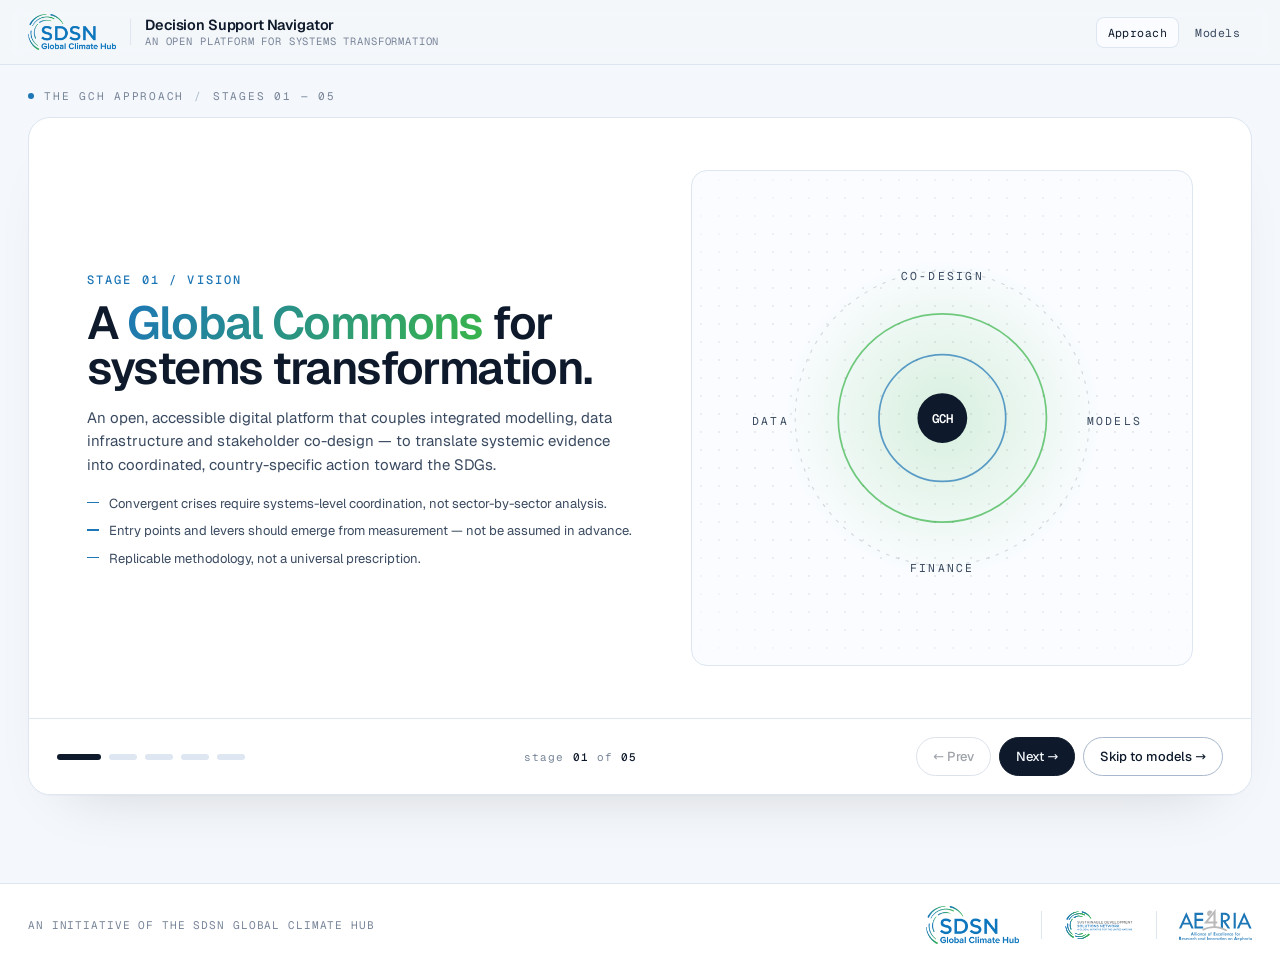
==== index.html @ 690981cb "Add index html entrypoint" ====
<!DOCTYPE html>
<html>
<head>
  <meta charset="utf-8">
  <title>Decision Support Navigator · GCH</title>
  <style>
    * { margin: 0; padding: 0; box-sizing: border-box; }
    body { background: #f4f7fb; display: flex; align-items: center; justify-content: center; min-height: 100vh; font-family: -apple-system, BlinkMacSystemFont, sans-serif; }
    #__bundler_loading { position: fixed; bottom: 20px; right: 20px; font: 13px/1.4 -apple-system, BlinkMacSystemFont, sans-serif; color: #666; background: #fff; padding: 8px 14px; border-radius: 8px; box-shadow: 0 1px 4px rgba(0,0,0,0.12); z-index: 10000; }
    #__bundler_thumbnail { position: fixed; inset: 0; width: 100%; height: 100%; display: flex; align-items: center; justify-content: center; background: #f4f7fb; z-index: 9999; }
    #__bundler_thumbnail svg { width: 100%; height: 100%; object-fit: contain; }
    #__bundler_placeholder { color: #999; font-size: 14px; }
  </style>
  <noscript>
    <style>#__bundler_loading { display: none; }</style>
    <div style="position:fixed;bottom:12px;left:12px;font:13px/1.4 -apple-system,BlinkMacSystemFont,sans-serif;color:#999;background:rgba(255,255,255,0.9);padding:6px 12px;border-radius:6px;box-shadow:0 1px 4px rgba(0,0,0,0.08);z-index:10000;">
      This page requires JavaScript to display.
    </div>
  </noscript>
</head>
<body>
  <div id="__bundler_thumbnail">
  <svg viewBox="0 0 1200 800" xmlns="http://www.w3.org/2000/svg">
    <rect width="1200" height="800" fill="#f4f7fb"></rect>
    <circle cx="400" cy="400" r="140" fill="none" stroke="#39B54A" stroke-width="6"></circle>
    <circle cx="800" cy="400" r="140" fill="none" stroke="#1D76B6" stroke-width="6"></circle>
    <circle cx="600" cy="260" r="100" fill="none" stroke="#0F4C75" stroke-width="6"></circle>
    <circle cx="600" cy="540" r="100" fill="none" stroke="#F39200" stroke-width="6"></circle>
    <circle cx="600" cy="400" r="60" fill="#0F4C75"></circle>
    <text x="600" y="408" text-anchor="middle" fill="#fff" font-family="system-ui, sans-serif" font-size="22" font-weight="700" letter-spacing="2">GCH</text>
  </svg>
</div>
  <div id="__bundler_loading">Unpacking...</div>

  <script>
    
document.addEventListener('DOMContentLoaded', async function() {
  const loading = document.getElementById('__bundler_loading');
  function setStatus(msg) { if (loading) loading.textContent = msg; }

  // Error sink persists across replaceWith since it's on window, not the DOM.
  window.addEventListener('error', function(e) {
    var p = document.body || document.documentElement;
    var d = document.getElementById('__bundler_err') || p.appendChild(document.createElement('div'));
    d.id = '__bundler_err';
    d.style.cssText = 'position:fixed;bottom:12px;left:12px;right:12px;font:12px/1.4 ui-monospace,monospace;background:#2a1215;color:#ff8a80;padding:10px 14px;border-radius:8px;border:1px solid #5c2b2e;z-index:99999;white-space:pre-wrap;max-height:40vh;overflow:auto';
    d.textContent = (d.textContent ? d.textContent + String.fromCharCode(10) : '') +
      '[bundle] ' + (e.message || e.type) +
      (e.filename ? ' (' + e.filename.slice(0, 60) + ':' + e.lineno + ')' : '');
  }, true);

  try {
    const manifestEl = document.querySelector('script[type="__bundler/manifest"]');
    const templateEl = document.querySelector('script[type="__bundler/template"]');
    if (!manifestEl || !templateEl) {
      setStatus('Error: missing bundle data');
      console.error('[bundler] Missing script tags — manifestEl:', !!manifestEl, 'templateEl:', !!templateEl);
      return;
    }

    const manifest = JSON.parse(manifestEl.textContent);
    let template = JSON.parse(templateEl.textContent);

    const uuids = Object.keys(manifest);
    setStatus('Unpacking ' + uuids.length + ' assets...');

    const blobUrls = {};
    await Promise.all(uuids.map(async (uuid) => {
      const entry = manifest[uuid];
      try {
        const binaryStr = atob(entry.data);
        const bytes = new Uint8Array(binaryStr.length);
        for (let i = 0; i < binaryStr.length; i++) bytes[i] = binaryStr.charCodeAt(i);

        let finalBytes = bytes;
        if (entry.compressed) {
          if (typeof DecompressionStream !== 'undefined') {
            const ds = new DecompressionStream('gzip');
            const writer = ds.writable.getWriter();
            const reader = ds.readable.getReader();
            writer.write(bytes);
            writer.close();
            const chunks = [];
            let totalLen = 0;
            while (true) {
              const { done, value } = await reader.read();
              if (done) break;
              chunks.push(value);
              totalLen += value.length;
            }
            finalBytes = new Uint8Array(totalLen);
            let offset = 0;
            for (const chunk of chunks) { finalBytes.set(chunk, offset); offset += chunk.length; }
          } else {
            console.warn('DecompressionStream not available, asset ' + uuid + ' may not render');
          }
        }

        blobUrls[uuid] = URL.createObjectURL(new Blob([finalBytes], { type: entry.mime }));
      } catch (err) {
        console.error('Failed to decode asset ' + uuid + ':', err);
        blobUrls[uuid] = URL.createObjectURL(new Blob([], { type: entry.mime }));
      }
    }));

    const extResEl = document.querySelector('script[type="__bundler/ext_resources"]');
    const extResources = extResEl ? JSON.parse(extResEl.textContent) : [];
    const resourceMap = {};
    for (const entry of extResources) {
      if (blobUrls[entry.uuid]) resourceMap[entry.id] = blobUrls[entry.uuid];
    }

    setStatus('Rendering...');
    for (const uuid of uuids) template = template.split(uuid).join(blobUrls[uuid]);

    // Strip integrity + crossorigin — blob URLs from a file:// document inherit
    // a null origin, so crossorigin forces a CORS fetch that SRI then rejects.
    // The manifest bytes are ours; SRI protects against CDN compromise, not this.
    template = template.replace(/\s+integrity="[^"]*"/gi, '').replace(/\s+crossorigin="[^"]*"/gi, '');

    const resourceScript = '<script>window.__resources = ' +
      JSON.stringify(resourceMap).split('</' + 'script>').join('<\\/' + 'script>') +
      ';</' + 'script>';
    // Inject after <head> so the DOCTYPE stays first; prepending the script
    // would push the parser into quirks mode. DOMParser always emits a <head>
    // (synthesizing one if the source HTML omitted it) but may carry
    // attributes through, so match the full opening tag. slice() rather than
    // replace() keeps us clear of $-pattern substitution in resourceScript.
    const headOpen = template.match(/<head[^>]*>/i);
    if (headOpen) {
      const i = headOpen.index + headOpen[0].length;
      template = template.slice(0, i) + resourceScript + template.slice(i);
    }

    // Parse the template and swap the root element. Scripts inserted via
    // DOMParser/replaceWith are inert per spec — re-create each with
    // createElement so they execute, awaiting onload for src scripts to
    // preserve ordering (React before ReactDOM before Babel before text/babel).
    const doc = new DOMParser().parseFromString(template, 'text/html');
    document.documentElement.replaceWith(doc.documentElement);
    const dead = Array.from(document.scripts);
    for (const old of dead) {
      const s = document.createElement('script');
      for (const a of old.attributes) s.setAttribute(a.name, a.value);
      s.textContent = old.textContent;
      // text/babel scripts with a src: fetch and inline. transformScriptTags
      // does XHR against the src, but blob:null/ from a file:// origin is
      // silently dropped. Inlining makes it a plain inline babel script,
      // which transformScriptTags handles unconditionally.
      if ((s.type === 'text/babel' || s.type === 'text/jsx') && s.src) {
        const r = await fetch(s.src);
        s.textContent = await r.text();
        s.removeAttribute('src');
      }
      const p = s.src ? new Promise(function(r) { s.onload = s.onerror = r; }) : null;
      old.replaceWith(s);
      if (p) await p;
    }
    // Babel standalone auto-transforms type=text/babel on DOMContentLoaded,
    // which fired before we swapped the document. Trigger manually if present.
    if (window.Babel && typeof window.Babel.transformScriptTags === 'function') {
      window.Babel.transformScriptTags();
    }
  } catch (err) {
    setStatus('Error unpacking: ' + err.message);
    console.error('Bundle unpack error:', err);
  }
});

  </script>

  <script type="__bundler/manifest">
{"8046cdd1-c7a6-4b87-8ada-3146188f30a0":{"mime":"image/svg+xml","compressed":true,"data":"H4sIAAAAAAAACu1cTZMcN479K4z2ZfdAKEGCXw63D3vZ4x425gek25JKsyXJo9aUPfr1Gw8gM7Oqs6WS5ZkYR1RYhcpOZvEDfAQeQKZ/eDy9dqc3L3/9r/e/3d9NbnJpEhc437nf3h7fPd7fHT5+/OX7Fy9+/fVX+jXS+w+vX4Rpml48nl73R77/7fjm3f/tPcittRdaevfjD8c3717OH/77w/zzm5fvPro3P9/fzXfudf/7L+/efHy8v/v748sP//vL/PDyf9795fHlnfuN7++ikNy538L9HUujwnfuH3x/J5UmuXP/COPyxx8eP77/xb1/9erx5cf7u+nO4W//8P74/sP93Xf8U0k/[base64]/nhwP9/fvY1CKbkyUZK5RoriTMKqsQsTcfIhUQuuFvzr9yul5DmTFDyfhrTSLFSbEwrsAlX94DY7H0iaS65UKtzlpP/5zD5RiK4G4txlL5JCObnYKDeHVWbCmvJMtVJ2TMIm+n3KAWX505179eZ4vL/7+4fjf3w3/yeUgcFvVFAn9IpzopLmnCmLM2ntc6CQnFAKLiWoxuRSWNChEqHDmrq0wpAoBi9Q0rkeGPpJFMrREyea0lwSFXEm+wgCzIOLFJPLE8XY5Rh3pCQ+QOllohC6HKUB85NMWaIfK2EKRWfhXC8/[base64]/[base64]/ESilhzXS5eTMOCA0biB8smTep+QuuyDTFQClo5U9D6bGEs3Y+WhO4ly6LK7O5KIn3FzpVCsXXZzBYuknjI/WVGsniCeq/TVnkoLU3QJbmPO6MKoXChWX1yuqMvkYpuT+AiTWNTbmLTCyDQld7nCPSxKgKtFRaHLYSAb5QzHkeAQGnc5plRgSyOV4FKlUrscpbp2tz5wsuUasodbPcIuTuVcDa93PVJlyoAv+PnMbF6DN17Dc3WwzEkN/FTH12o8Y3ENeG9C05CjlI23qAthGnKUwtB52MpzvVGoXllAK2rHymrHAmN+dPWqLzU5rBiJ+EQpw7iV2mVfhhXGgyeC6W9wsP1r2Ec143JhAbNLVGH9uBLXc30edvWZKkXHpcy5YI5Mrp4Ew1HvDl/d5aJnKjBW0YF/1S5HYdMZwOOpgQaa3JTCQdZ0sVYDTQUs8EBTnZPAAJrsoy5wJQJU1ojVZnLRWCqeihnbIZcyZi9K7OD3VCyeRsRX/O6SKJW4Y/De7KoxRrOnFOdWXBuQ4QboFQIKM+U4vnqpusWYXKvwoCa7aVCHHRlKu1ykij/42kvGy1SLh+NukYqJsXjVQoVK7FpDWVvLOFNuvulENuIhVwakU9IuoQb1+EohHClUmi5o9l/[base64]/g1+3iV+HuANwQTawrRNuILrvFZYulAXYf/[base64]/dRgxwHNTh4mvbNbAnDZqLBL9vYmqltHu/92n20MUC3jqUcE3hfpSwnD3mAcVrqwAOYf/DSHLTHJ7vCY3sthEmu60qYilJde7ZRwhArpqFEDNmrf/G4wkLZrYKvHHZALuV8/[base64]/CG55qDUX7i7oVkrAyhIQwL4JHxXVeGiMnGyz11ZaQCTOG9mIwcebhQQYWTuGRr63w+cImxv2sQbwg+pERAmnit1C4cImgFAWTwcAMr8ChlDGGQJFN9NsiyP5Em0lZ9xdQA/ZhMKgl24wkcrakwXkvwRPgym31h8XX60iLpyoPkweD9SAznmqdq1v4L6l3x8hTNTEKYvZ8MRTcLgHKwgQGEyv7S8hZHXw8CVWzuqmTH/hBkJ8ya740DH4HqCWvqboLOgJA4LlkYult1gQnEqm8YeWSvOWqcjCxgC5DCQ7cwsQyjOxpMq4ke7iLHDfU5Xf5oxgEdm5xswJTDU2cvF5eeqgTsmZNjbmc7HK/3qhGYnU4aXU4n/U3Uld/s+skYmJNrywetJ4yVfkbJsSIOoV5rJrJYU0xtHQ5qVR7zqCxCbsdNWG3clGqweM5TZlu8qYUYQ+m9jeaMlJl+GIKJ4/OHFTxhRLPCcFHWhNuXmmq05xk3MYFlmFTLrrNFINRY3mBn5iYRt5IHcXuD7Cgdprw2sRej56ZxCy6nhfqkUEn85ZOhg2XrF/JJWPJugOzzOSGmO5T51gndTgD8NJWxD8F/C5diU3TnDtEKLYFmLwCkxcilBZg7uJSpqC7AFazUM3zjnOOSB2dp2jUgep+eX5CbrDvxppkpqSffhvZoNBchWOs6xaQtwIkDGMXo8AqKpcbyKNptKrYWN1K7y04c83dRvIEgxSAatS/pCjgosOFc9Og0cNj6dbZZv+MUjOCVLF9p8IKJpg6OHn9LMFdG8Gder/NrrnWX5d8I/w0OvKMTRLLkn9DdCRfQLREzWE8H0ty++PyzCLTN4VXkpjC16w+yTzcjfFzkPHUVnBn4+dP88iDn2uO+3p2vn18w82fpsL3uHmwRN/zefOSTVxy82fy5uePX5c3f6qh67n5Z1LTX8/N/5jk9HlvOyW2zu5x8J3+GBXfG8KXGfl5Z33n/7vJ0udSeZJxzuWfmR+RqjvXLPiaA9hcWCmdUi3liyu/yNKZxVmGn5qgnnNOr1OULaWpmwXr3aRHZgIaCGteE2EiyU7OLio/tqTjev6MOCKYONsIVJZtJDuaWGYGdSc9l5a7XKYAXFfkqKbEU4rzFiKWBcV9PZLCJoajqmoBnwY5AlsPHCT9jNsclGxvUq+x6NkiJKurib4wwdfAsDmZGOsVG+e6w1WLiVGQsi6ujJ/lTUVUIjJ4Yr5cVpsgmvONpLHSWr+6LrOrmyynp1KBVreSVeysBs18Rt0gOwsGQE5AYPWzTEKzSNHOfKwRUAoWsOAY2jitZwsN4ZwlodezOnrgDuoWE9PQZZIjqsKxK6cnlmhqFBrhGNMc9bDkmlBGtNgucuvsqLDmxs+sBx6N4DWXgS/ZEahoS17W2FeBqnphEwuSpn78TUB6ZXPwiSmhczjkZGJ1AvB8pX+Wu7V5m9btboLVI7rfrwfMVKyNJ93gvaRVOHOFMHg3STtFTScx/l8jD7jGiJMZgFDsqnPACJcRDJ0xgaQWvZphqRcdFJwswCbDEW0iwJZZTxstR44m278NFB/[base64]/XyhpbITDSfxgeV4fXfV6Nqg++oLABM7drgpVDT0pZLQDFk4sD4oz9RkaeVu+NRE/iu2cac5Hmu+/Ff3t/rZRUSuP08y2mQ9+L9QEcWrOJ0zsgQUZFFzpzf39pKY+ABo5cUG6wmuHvf6xv5kTr5r4bOIbJz5/xcTnZyc+hDoOQmHipzbGGnSTrun6wOHek0roYKpdB4dA7djUkgTanY1Q9Lj8Z2rnz9bOqD48X30TO63eKB0AjKkhNSeHSk1Oyib0CtTwANwE3OQDDuvFpR2GG95Ngkxqsr4dSzEkO06fNRlEOR1FyUREFgJjQI9COCDTf/RZ+YhSoXL0eqSU0W9vP7IhaBme9FyRj0UMrRtgFPazVMkSwH8yfCL7hdPPOgemCwwas9HiaVwuy/JQH0R5XzZHztmuQHFme1lkfZnGiyWTJB71nHimkj+9RSZAPCdkHlI55YNQag/BaCBoDWIqIzg+PupxNeCgYeu86dV+Qg1I3GCpYvam5vWsqh66TKdkSXdiseGoKZZTO+rp03ZAmvIIX6v7Ylt9vXj9lDrVTKH+od69XsGc+Gvde/gD3HtZ3XuZq56a3ByaHE4+fplAdf7EC39aD4N/l3/KD/nVrs/H8V6cuG37HjAPB5g3/q9PLvxf+qz/q4v/q8P/Jf3tNV2LTVPRAwq1Q0EWKMglFMLvgQJSr0vSYRA9hUI0KKQBhbRAgb8RChUEaolDs73V1ZlefRYKYBNVgRANCB0HCoNO9WgFQb4aBCnDsjSYm+d8Ba/OgvV2uqbiqnmlpWKck+XuDRgOTnTIVXPljCcCHwEzOIZA7dNbmPCKzgQAsxAjUX8dfGpFlgkvBlZ13Wlrnq7pfZiy/fygrr3XAZit5KLA+5et80/n1OKaroY4IYD+jJr0zJEGv1s1SVcTm57S0BMc2NeoCgdQsr2smWbdLZTN0Qg9wyYPOIRiuQ/d4mz9qu+Ao0tmjBHd+0xZL9D5kIdisIyzLjK8Cmf51ooHU1HfhZct+GGyI12MxE+gqJOGC3VqDEIkB4FN0IBGF3/[base64]/iiaERtTGJvSlIXFGmvpVFU0nYxdb91t/3Ld9jraOpILlt+HsqH5vBlK+tp5jVkJ0jejMbYJ4Gjx35Vsf3EEMtm5lQmLHNDEWYYiZy7gUB56ljiDcwZ9Iw9XWd+XFJpgMRggZvYFO2O4+vSWWFWgJ07lhFM1OBcKExmLGpKqOUO7iPomCHYakDC0v/1Scs1QQtOXheXgibFZkaqvwDk8j3ZiamNE2NQ56luP8K0aH6iX1YILLxioXtN6shezrkfws4vxGgRLUT+3uN22cbtx1+22jdvlr/O7Ahr2VaQnP18r/ifzP/4/pdSKSaJeAAA="},"8c4a0e46-6118-487c-ba87-67dabe5d6a6b":{"mime":"image/svg+xml","compressed":true,"data":"H4sIAAAAAAAACu1cTY/cRpK9z68o9AB7IkMZkZERmV7LwFp76IN8MqDrwmhrVcL2zhhuo+TRr1/EC5JV9Fiean+sDbckoDpZZCUzX3y9jAzy04fTm8P3/3v/t4fnN8fvvvvmk2fP3r17R+8q/f3bN8+klPLs4fTmJi/55Pv7t3/7nx+7kMcYz3D25vD26+c3L7/6x+tv/4tvDt8/vynffH9z+Mfy993br787Pr9hVxoaXxxfv31z/O75jRtx7/HN6e3rd5//PX54KIe88JBnMYxPHr756u7185tvvn398Prb0+ubz/7y6TdffXc8/Pfb+/vnN3/l/3T73G4OXz+/+YKdmtUJn/fs5GVMtdNo7Tg3qtbvZ6Xa6jyojX47yCrjq1Kn/Kq8vOzj/QFd6ph4kDgfDvezUSk8caXq/[base64]/UocKuHwzL9wxdcGtVaQ0JN+cSVisudU2s+FeLWJ2aq1WehUnk9MGqmd2VmaoPnQqox+D54ZqrS5kqj8OFwF5PrOnNAET2YxLRGnyu12vKbF8yFah0xBBeZuHRiH8uIpv0ArxJYLTS6LhKDzE/VqXHMvpg+QvTNSOTCQJh3BjLSQDQN5BiQD/Y0kTYtXzaqMl5edvX+cDhk38UWK/iAoeyuuRzxm8/+8m9//X78+9b4kaMPfZXfX8758/+I/8ucuVIfY9JOZnw3d3IOBdQ25jDcIrPRsDGLEQ+fndppNjKRY6Ux2mlW6nqccfCqvGyDtOpUlVodB/[base64]/7O95vzg8EPa4ULCPrETN7/vVHjMg3z4HfzMmIWkhHlr07mSc59DSkv7bq7Ui09lNupDw112X9rx2WLML8xJAqdK1mWK6VQPH1frtLv9DyeHOeTHZh4fjChMVW1qjUT8yCR6X6lIBDIb9bbq/VyojRYaxXIM56YD30F58B2TFXm56yks+xCdD7OpeShZ/Kh7Dc21fmRyay93F/zTND44ZqNea9ypcjuGj6snJyvtOOPgVZ65vr+wzB/p7hYnHtubMvhDM9Ix7sKKhXkqVLzNheoICxXxgFD9LkLLHB86hfOPq2tYVKue7bQeKXUqcUVHT/HZpMPEJPrQMa2diGRXtrVxnzjCrYrj/Ojzdr7xIWMUa0c/YaJVYMIy5u1eMuIigeLGWBzd2bwNV8aLmH7XmH4fPp3BcK7TDppUEWUa3abWqXQL8L2elHpVyNLrqzxzPfqdlNtFf10v+ut6ij/hzgupB2hew0F6+j2bY/[base64]/[base64]/V3DmQZLC/[base64]/pvBXNq6L/F6L2m1mrOzzz5sCjkDwNzhFw3e2GNSvGQTHiQgFoljnrPowX4YMMM68S5dhTqbfXrjKBkGD9sYyC+JYpj2AsTYhkRK3sfIf5g8LglVOPc7fU6MRApLNxf+idEPkFkFHh/b2HCbjBAoON8Rsf5EhqEDkn0YBprlAx04zM7XGL31kYvazQS5A4ErtGDPydJh5QnxAhYJJyDY2gwSPcVR+sj9aajO4Q+H6AA1r9cZxzLGJ12839/[base64]/JOEMLpgBY5sW7u1dkIwirXSaKdCo2IJFAeR7ZFlEXKat6PeBmhnleNyEHQSnLtgGZA3NPwQvhvupLKGZ/clysCzj0VxQwot2y/[base64]//7wxRhwlT+H6cTWRRVeqc4Y1OtYqc6u30cohpI3/vWyUFycqvZfsUNWUvuour+R6rIiK7+qboDtZ9W9wD42lzhSNz9Td2OryTbdja66b8q77/kRutEw3F+S71gyk/8i5fHL8h0XZIpHXRnTh5Mev1XG43A43C6YXY+xKElvHwnB70kIWCqJLYQgDlzrygj2AnqEXAeN9tGv/kZ+VQYo3OpXA2w7+9UL7MOvilHxn+lXxag32fyqWGxpbn511/P1ulGDc+rH1em2OuVqZCHAXJ/[base64]/NV5BHMZkhsSRINaHj1OYWcXGduxk87J3aWWAeMgGgIGPDSiKYU/[base64]/mpDs2Ij9Mxs5HA5fBqDcQk9yYbfBG/l9Mhl5KtlHUg/7F9SjRzs2C4J4OA1GH0E7Lju8XuQt6nCiPzO+hzeHgQ9oGMP5M+SVQ0v3pbB/[base64]/PihE/q4QvpVVkgS62NOj+FTQO22uqcL4LMIPbY5LvzT9aujTmx19VHsZJ1XJ7Xr9nqdsDCu6PEJVWblbN8fYvYtyp75T16ZFVL2KE8Nl32edBRm7SC4vjizBHdb1ObpMfCc/mNKYyv3wP9jyvH3SjnWRjJqLDQKSuc93LNAHXbiuV6oTq1zLKvOG0MV8W0la0uWHrrVEFUdMHnBkJOXwMQbSE948TCTpb04uAjNU2YvNsNG1AlXg5UMvF3yO6zf8E20mVj8VCODdpFhKj09bi1L4XHmk9IWEFzXXESIK0wNxgHuIvDl+VSNeAqwLfQT9JZhPQOCULbM/MMHwEir57IPZmW27qEliI8pC+ViTzVotYK6sz990GoREdagdZ50BK0dBNerTRi4ZK7hD11N3EjHH6CcGHBdX2XIYdEX/[base64]/442nnhdD29D/cRHeK+FF3hdX2KJZDTM54lsoK0zFmyg7eb//vBFV2qxOcBPdv+sKynng6Vm0xmP2D3boXO9jhnWUAt3xlb4fT6wJSGXe8ZaDG2c9ftZKKr/4t0BL3e/[base64]/Cbp9c9W1i9og6CI+qjadkzcuMF2O+nD9KJc8r5qdqyxKb/rbZ8hkR2PIOoEdUA1ey9stWqk/OlhOzR5R7ar4ax370LTX5Bppx9Ztq9t0tdKJGoYNO1j/0rpr9FY8oIVQapX6shfhtqsVV4Q+WYgiAzbwVa11gv1TJxobWz6qHiPLSeOXIUhChUQHdtoqIXc+P0A2ny61tbLOpL1gHLliKcQlX14tnO0ABr4/kKvLNIb0Gk8uM8gNWo/kmr2lte4TBOBpj2QHk1bMb9mVzVQwnVXKndUudr3uK0KKqi/HDX5SRcIHId94ByohTbV12BraOhaieamj25pM8IsEt4Ag5xa5bt8vYnVWdnMvm3ME1QMNtS2jzOaOd6ekloy3L2nVkgrqntmId3XLtepHStkw6LyltzSw4FtqSMQnbBivIub3cs5xxydHfLbuj01rXxdklhte/vJjciLet7eb6iJI/wUrr457w//+eMDcnLU8qebpNeeGWOwTCYuMRqiBBT5hcxhtTim7k8owIyOUOoOtVzTRU98lWPy3zfwReTqLj6WbRzOH31zTaGQ6k0XboLLw3HmsQ+xXTaLEQak+2ZCZeRB2s60+fg4ec61Y1czHvkP4ehssX9ua7SR9Obz77P/CPrxZUXAAA"},"19b6231b-a1ab-48b3-97d9-5588cde4e93f":{"mime":"image/png","compressed":false,"data":"iVBORw0KGgoAAAANSUhEUgAAAUgAAACGCAYAAAHIhiPVAAAAGXRFWHRTb2Z0d2FyZQBBZG9iZSBJbWFnZVJlYWR5ccllPAAAAyRpVFh0WE1MOmNvbS5hZG9iZS54bXAAAAAAADw/eHBhY2tldCBiZWdpbj0i77u/[base64]/QkdKnm9FpOH8+ly0AdZdD4NWzfPpyCzTYWM09McsEujbw3fhbQLg3BntEnYn6coyiewzZamGR9cWN5EK3ygYfIPACsrT/MH3qk9o0866GahNtJlMmeCgKMkBAIjUovSbILjt5/xrJ2ErpZnTO9wWSTVM10uQ+i5Ahf7kAEqgl/YWwNyVW3A+y1jtdYk5Gt9JCkWqgXh4LnImN5jqnGGIQMFuYPw/zHCWBaBWXFIoVrWUDLLm0JSey8/BJSkk+uz1AmFXoPPv8EmWKhMnMSllc72wYYOnoXFmaOg/FrH9TlsYWa5MpjoPV8AdfOF5xSISB4q6E9CmlwfW7uzQUylwfCBFv5/LMH2pnMOL21GkKnagGYXcRVhdXFYUCpvuiloMxRVQgthhHjzcmkTxJ4JIOk2mIruOhkAoKBvUgim4isJXkvkcl8R/Mf9/WZoCyLGPn8POj6QHNQisheO8JxPlMbzbbQ5BUZPfCR+xAySFngK254UYHZFln4GkFUQIrwubkRPf7phMy/llNXgRSLtxkP09lFMPW+qLLtj+tOHHtDmjzSGPsJ9NyeZFp2wFOs05wgpXNl0RCh5itRpfsesVkE7oTmxfhtAokkL7fHdzV/e4xJHkqZ4iTj3WZ47F5U6QYj5gQuxhDACPL/RZShZvB/Peb5tGoR74u3tfzcjqYzj2K0czZ0/yrmjLy/gapShMSO1UlmNB0EkDm8ExPV3Gw1lSm3+lIRpNQUbDbivAz8zrX4UGFPOZZiiE6sZ5L4mRigHpxTtVd2PXDMbojpENjoRMF9f2MXN2v4R8KMneDojin/1SDebwF4MZvQJqIgAM/bzWbjpn+htks9GHOxBWlBoQd/8GBF2qseVCh47UURehDsxZNgoSD14lGsHsSrWFGLKNhzsArqpWihUm1jtpu4yW43z3lrNrw8d5NsIR2YZJP3Znfe38w3S3zojUk2KJoJsorQixpXTTxVv1+oqnk6tzaqbX47/khL5ibVZA5U7RfEtRwaWfVxKHsJEamyJ9DrjXSnqEN5c3AcoVfTOjcgfWxhMmp8axv0FrcyxMofoq6d9LCDZSRgpIlX/SNPad/QM39Jru859LKywN7WiVc2/DxMLFOfq5R6EOESd2jMWYmp5qIiO4yLfdu79cBbbMtS16AXH0x3in06cWU4MPoAAcNexrbp6sa9gTqMOsGc+Ph6BtZXT4Ky/yv2c8AHXqbtkphdkUGjMmZv0t2TWTas7QHm24lCoRcMY+B/A4Z0LO68nfa+j4zdhpWXtwDrHpAVq317Mo+zqXSvG66pUwa8hVInuG5cDMwbXCCv/f9p6aZXWXIO0gbQGxl4a9DbheRTwZkrYGoEu8t/oJh7n4SkNMrFz6mANgiB42jQy4wNPM0e8KJWZU3oe7EFUFhoITdHDmGSQjya+hCQqg+ivglZuiDpRcVjDlca2OyqrJAUyXNyREWooLjsDHo5ORNAM2HiJ/yHTWwilxBSQnYQK8hntWMLOuIGZdDbhIB4OddCRRgk6UghCO94tJIws4l9xr9RUokf8VLAAUoJe0tkxqstAO/3SDOJ0JslsfKqjGGEoKOp9Hu+fSxg6eZCoNaXeyFtZLf704NeTDgZKpWRfPLXuLQ3LhycIMD15XzE5W51T2broBfJ8gtWY/Nc/l1E/SHceEK4yYXqYGpvXRrMELM/yzk4FdDOO/8O1fFeQ3LAO8g+Sn9SdOjUvL8cl1FnOcPnQpn6mFEd51i2ySy94q7vC32JkATYc/rZj78CsGs1IXIUUfhVdfXfzGwmu3F32YDRbGQ1MYENqCCYg+DNBcE/vCjkIIJ4FOJBdM0hxJOXBDx48ShRRESDFzUIQVEw8SfxDxM3bNys7s7u/PR0T/9U3put3vS23ZMZd0YwpODRPdPVb7revHr1fV81Syq915ahFkTIvU3dA6G5IJFRcoFHzbtgCO920FofIeCd4boLgsCF5kH98n4QdgXOn34e7NLiSll3yj6pImYTTNFkBlJmpjfQrwsWnqcBcyaZHxCIHggI6jK/EWb6UF26c2eErIJxv47BbOMKR/O/xED+IoRbjiIxM/XAMY3hH8FJZxUhMzFoiz8/TD5+IMyEZqK14AZrokMAv0HoS+I0BgXXJBG8hsGZJUbuVCdKgJlYICyOeMlvZ/Ha9OOigVnaAN8tIQoMIAoFjE59DKsXDuxN+sei9yzir7dumEBq13AZSbUyEi1A7Ma02jbwmsMSuMdwerHVpR1ga8H3YDh7meE8IjuIlgTRrUJVnXOKGoS+DXqMiq0KYxjmCLNaI9KU0bQBEqaBBLLqW+0TEvYtHpwIvKEnI8kbjAXFyLHYtul3QC8tjk7Yq39d/PTQvvWBYs2cn7sHNO6TOhynGUSBDXseOgxmsQKV+f0wd/bxDKAmYcv4ORibPMWIMgvN/0eX85+/+L8KZHt3RAUS3HBtpmsI1Cd2fQGBVwJr6M9xTMs2/5rHoHjEt/gGWfRppfydQ3s5B4GxDA2CqdW027YL7Rga6aYkS76f06+gjk4HX930+XcCSxAxGLZqUCwsQ7G4BNUFXBciA5orO6+4K7fB0qV7IcCpmQhijFeIKHyAdgvaHzlA7aAKWtL8DOJ7f069JvtN/Vk/KbEw/v6ZVP+GMro2kzPuuE//pjZX0yceuc44NJ0RQB4hnfroev2q18ayVvNlRQ97mgUdFrjTqT7v5dz3Qpe/9eFm6GlPGYn1ENRuGMGSixzj6kXtKf67DHSILQxFVjBGUhm1GbUqa7CP5WjwZEYX/pLg+eSgtdMzNm8Xe9pgH2Fc7d4BTDJcwWMbHplLbutAiiiS0TsXxcRAvX7V8ZRNqe+9LvkeS/DJgYnTXAM5bSH+s4mCSRjysXwNW1VcgTkUSn+DXVxum45whG9cXZ9I+TqhHvou9dno4TnuSFG6TqT31x4En7zs7D/8sQTBl0iaRo2FtHVjuJLQj0QsiegPpJJzlxd2Q4qDPreJWpjVKqpUJNvWLgbfa0BraKW+w59bX12r56HmITgOGAJuZCwOBrO19oBKanEao1Ct7ICbLa9G0jtGaMQwpGhJi6avWWPMdF6ytlwCe/u3sHXyFGzf927W/Q/+B8+4h3TdfijZAw2kXViF2DATiWnMylCXEsKj7bVIchZLRW59LD2Iz3IGl1bJSSD8JPVdVp9HU76+Utjxuw4BTPp5XR0vZ1y7+zq/38l/8viUkuIOJCQ5uZ6RsTGjMatqyZsghYz8ous1y4tIwqFQ3rBv/fZ1soN8TCeuHc+RdytKQk63N9Du6zIDY7+H1PmEuv9s4tqPib6voH2tUIYG+e9kZjXaK6qqczf2z6aOH8nurjfAwnopMbhcry8YZmOcMcms0hU4c/LIzaKYalcFYOfaYqOowvB/zszsrbtbhFJRrGLFKIo12HrXeEmQqHh/0IhGfTFeEyMvGvGukQclGhMfNApGMN4e0Mgt8qQhGg0KKIpSRAPU0gJtd9ud284czz9zZnc67OzOLm2l6klOZzpz5syZf//z/99/Oecwxy6H59wy5Pa0pENC0YFSDQg/WhxLKrIGCnUdvUTWHwZFe0SW9HZHSfGCab6Oc0cusoQy0sUUdbMdU1FkOI5cyo+SUuAwSg2mvx1WtOFjoXfXZZNI2UQvV/hkSievrxNaPIXKGtHzx4F+8GSYPmtTyROE/kzR9qv/htauXby4xQJMMMY0aK1/zmbt0GzQ+s6A3F/zoKhlnYbJbA/MmrcS0sdtJZZ6DHIpstQl4vn5/2ZCRgk1YB4kMYanc2tHAovqC4lkeM4AnJ+fC+GLganzsU3TjG2QPmHzvbH40Ft7t9zhYFOoLyn0X0PIFeAG+x3Ha26ojctM43uQzHllc4uJxH0WZmR8YZmpN9s6PrzGUpvX5fefhTc/gnHIQT5aCYnclcGPVQeP5y0wiGW6H8/ln6FnQbdikEzkueIYAYlzm00thzoU23KbXOFH04qXprLMbXaRmuMtJmGEWtWJSa3JRUiRkOaV72xZzVCbEJJr49Bn5E1UxkjEAgbBOEwvxrnWjal+Nlwl2sx07W/CNb2dSNCCbhRj4biPWFwKmKHEHKmQxnVUE5KVXWNpIpldqFBo4RgOUw105d+E3zzUN5tTnGNPpVBLzt1XFq4OQV04lNkPCudch8fsGJDUAbxPiGx8wzu6oFJHud65QCYRV1KNExIrYySPNCNWAoq2fLpHxJYzV4OpOsk0S8LcV9WCVLm+OfDDZ6/Anu7LYN/Oyzke5daTgti0gBN8LSbLVKqmnplcgByDX5Qw1iRhUN8kKoZNqfUpJdYNLZ0rnTCqnMjBjo1LoDW715naJKaBbSZgcKDN5VRRDHUKTG37Dtr5c1Q24dtP3oBYcvCwl+ojLdB5y32g5WdgPPxXLntP89/[base64]/A2GttKqwTNxWC/+WEIwaGNNjKgpkCrBrX5IyRMM7DpMlnfBrdgupZxcF6d5WP93Jv28GN5ywVvkZ87vkIHDVxS6NHv5YAam2tGL+HmPE7iZEErFp94FiucwzoIG6t0WZ3hWtPVWnf7zt/[base64]/6qlbo0A83/mf40hI9nnCAcKkDxVzBmMqhN3KZGMVYDK9qLnaCuekwKCbGxzTkzXu3xZ4T5QfzVuOcaIA42NvIrY+tp4lJYNodqxNTgzM5zLyHVpMgJUeYKlYvjTg3n0dfoummnPWY3B0q/UErkVJY/G3weSAn2s8w3zog9VpFIwpIN/O+DSOS/oeTsS3QbLALuV6D/HfLwckOeAn4j2+gQWXuK/[base64]//xLmtHA840hMNl+iJiuaTVxOmoTIGlMyeyHZ+ovjJ6ywMRbalROR1regwjV0dLQcVYRkigFYQTE2ohincuEg05Mu+zNaxuqjnbl4HSn7gjjPCnu5/Qhs8mAbFcrLP/CIKYSYjHCp8EEeaOB76x0Hnt8epS+a4lDHq3HZSYaaSmPaT8KhW1pMP3Pup94zD/rkzMXimAvRzqsrXCPCqeD9/3vIQBOi7SJxvCJgl2NyPeZProPKG1UMwuH5kFi+FZAp6sJtENbU/SGExnqtTCQtIIaZIB4XmcUUF52HCLr+v161CpJufiSact2BTl8LdE6qAGTvPnLaew3awPjD4cqAvMCyV/v69fqbAuWtIT7z3TsPau8+FxzTCFRepVHqY9ROSk51Y8mlBrbWDEYxCefe/IA3vTGDYravo54GiGFG8EH6/aXInR0hbaZWmXrvCqxqVriP8isl4FcU2GVEGWg1iOCwb9FIQ8eCkmtvqY+tjwd3H8LgtlRYd1SYBrMEznwZasd9LNEG5eU2MV5vIzv/sZq8WxT4ToRt14MbIENO+zICVFoSMnu8b3pWjtBJidUxHq0XpkE8dRBjJ49X4YwoO1g00uYacewSx40V2pKI/UXZB49EHe/fArB3pUF2FVX49F3eezOTSWYiExJCQgJFIArFbogSY0ikUApKNgtKI1WAQLH9UHaEUnEJYSnZUWTRH1QRSYoqYtghgBBAwSgIihACiZBlmMky87a7eb6+3ZmeO/e9eS8zk2TidFXXm7lrd9/Tp885fc53UqEY+pJtwHJSQL7DvyKQolDGxjGf/wecLNhC/D9xZTmUj3tk8zFb+F/na64LrfBYwVpUhHvAPmxvKVnBk/z3Uj7/sQ4WhSjmdbfR+lWzadPGA/jaeFZivx0RvDmLWRWzII+rY3n3+a5/Ht7l8v8uIE4QgM/3SJEOtlQrPm7jOF/Xn6dwLQXexJ99MGdYhUEPl+IM8vNuVexSFyBKAs9CBi0AThgCQMjsNgyyFPCvL20iTDtMKLaTZwIO+UMHNHavldSy15uUa1lHn7x1BuU7p4hso/R+gWcg9r0Q7fEDVXVBLNDpI5/1/5cgv0+9o21u0ywYSHlBsYXK+TbmTkXJQQU4qRVOYS52EXOXc5mbtgjJZRV3TXBzmEhKXW3R+GlP38vc9CG+/g0n07WIMsVFhQ3TqWv10cy7XbIyUi6B3nOasa7CY/PAkU+8+xMkQN2eM/[base64]/j05r0hvU8S+5Wfhfg93uZ9gFbqDqbi4jZWcTpN3beaKvnmr5nfxpWwzr0wzsjZU79qWSDZj1gJUV/zmlso6KOV8kCc3fNEHCt4YSwcGXRMbKDGVt7yCyy1eSCA/herDaZDNf+x7TE2DU7uJl/kXKlKDAkON4UiEqlrbF/l+rqjKu2LFS07sLH5pabiSi6yzbOzKi6M3tHbRSqXlEoRkqggSKcoVyGVnhTfrjQgIUgUVWfg+pSTNBLeXvDIVlX/3BbSbUTesOlJwNUCM5q2wLx/tYLaG6YJMWSBjz62inLdtDVAhD+/aM2nEPQruOR4jYP0waWZkwQdwiqHv7CwpXccuEEcoZKoIsB5kUKg2jHkwaJrrIWWaXMvw9bZjOr4/g4ywUU2PFw81tps/WHEUZQNbHu2Mmk4KisXiA7cRafWNlIglpa/v+9J8V58uoKN/LUUPT59Q6/l3W0teS3bheRqLqZoUxdSLjUGQJbzz1gG73W7JN7TzpDoINcYR6hoIgvV5cRji2FXqGEiKc0KI8y4jgDCzfRa7wZ/E6/TNJd1ZILdOfoJC57PT9n6VMYyf9bfGdiNful/M4zE1Dfmah0EqBnyGPlRWAdQJbEsFNLhPUmHG8crNc6XlNqc8I/Sytfe8E6vp8Pwm/2DA6xgJGmJ7Pz9u45giWfI8g4HDAnXv6cT9lrV+7o8stA2nFd23/HP59oJYBy7dP4/Z1jlDOEBUx+ooeI70kOAvasc9rZCCQLkiG3FA027ai5ZYCUSozEU2dfTN53XvEqSay+cjNdf44VjIEtX9wLJU2TsOSzczVZ2WnTEh5Bp+Yze37SuKpr5URK09jJJKY7zVKTucicYjt1d9h5qbFrRNo0mEPU9vUl6jUNS7G/1ReODgPJUs+2/AZc3JbaeWfFsT9HWbBaMOKIDWOKQrivjRBlpmrKFzTX7CgOZ/PTcZHy/Dy3LzX23EqJhJnNmQ2P0zZbjOlCHO8HG3857epAfGvrJC0b22Ld2d2wRIgKwn3C20e4Xw7v1jp4n9EpR60zWuZd0wuM6dsm/g2NY1eTyFzlSjf2sncZGHRbxKF7nFUyLdtq+VyM9nN66jDG0Ud3WPTiBFyW5H6+pekVV63a3LFvbjG5/Wqdib/mu0W5g4CMd5bx3svq/GZafduTzlzkJ6zcwgSELGNblH+gjxtt0zNe3xEW7buSfliC+XLowJhBXlRGDVJ5Eez5t1Tc75Da985kbq37Jk05aDofIMQ9mqNKMBuy2pjICuBDm8vajOy+j2b+Fj1QBboe86v456bjPu21tle3PN8vZaqYcMhERCrK/qK1KJYrjMsQ7U2ddIY5hwNNstUyBJQRFKjhj/wEmeFfm5i4I8iswrK0Kr350nk2JSyLJYxe5UnKD1IVtdlievhT7q0PltPxQpvwkoQD1vUh9+nBuLoo4hXeWdyn72jTuLXZc6uzOUGpGX3Ox1DFzsl6h8BRMn5LNRn8uW+4xh05VhhqahoJNPfAADnlH5ef8IQ9r1dcexrqhDYalWnptz/cIUJUK08SoPr+q9zaLbtNjKkDtA2qwrWlh8Hy/UWlh+3elkEb78EBUB4GU/w0pysntxBqXniIj9ny66m5FEcv2yWKZSO8ZAWhbVqB7TxwJRVA4O+525BkJbMW21OuW0T2NNzMEAOmvg4IghWR6zwpNWMU6iEdUEVZnFnQnYD7u6knTwmR6YcS4tkuDnl2NREf96nnljNwSr/[base64]/[base64]/Noh9+SYNY0h3C4oIKy0HM/P7pYx7kTlAitjfhdA9KXD8eYGNLF/FOD99Nn8HD38nc8uZoqHLEblu0tVtbqfOjimVPpxpFJ6RIuSvVrP7KSWv6ePTEs86rE5OVEu9KOVet8qHvTCFe/018Uxod8iOg6jwd6n6tt3JQ2TCunPYEWTW8onrOzxMm5B2LoTGjdABu7CG1+QThQifsd1CK1eykJ08/kZjsX4HgesDrk9Xr9xIbrqWrWUoRKpXQgLeRy01x1E6wsdj6hkrh3A85hltrRYve7dx3a8rXNOoTEiAEJzejzI0VOWS4cYtxeTrjeS/TJA+KzBx4gkhlROmuwm2W/w05xQA+f+6HscIsS8gPkN5QYzNZ6u+SlS/e9YsJRci3yw8MRATA+CN9TQ8Cwz+QA+cpAhzM/UAloyUqgT5k0d6TVfPCiLEvxArOUjK3tS4mcLQJtsqR5FbWCvsINVwHSnINPgRdqz7IhW7W0dGd6TUXZwg4eQqNBYKMjNkijOLnvua68r8cnzcmkVWMbKc/CQhw0yFDP7PtHxCrvGcsm8xQc4cGd2RUr8MKdwyJSvJZIYizzLkipzrRZa0VjYhCeLL8KnmeoGDzLy5DnIQWxLVHGx1UBXFIk0ZmVZHX3SO0YsHOCb6Od/t57pHK/TjIeOaFerYvES/XtwB3/Y0VQfDRBX1c+7cOuV0M/dsb4JE8p7UapeaLCFjmsmKwojcrpXYRozi2GidUWm2enivlFKIhQn7htfiurcpdrlKGoxJyVy6aLS9pGKBrTLkZknzPdT3aK0K8denVhgUyKpXqjqmwnMqIUafrPpyakIJQgVowlnUk+1ER4Jpf8Sxqg/[base64]/lzj3uCLMn1e490ll0pplcNkNahKdoZS53xpt/rL6yM+k9AFEfx/[base64]/Ot6WYjXTmjRkDGFR9jwb3fUxxt8UG5xjKiDZt7F5s9KHaXjgAPLHX/T3j2EnGvdq++94gtM01vgHG/yiq7KmFFfdstTLdr1c6Me2u2tPcw6QTWnGmTOAxApuHte87LLt8MVlAzgdupLZjStwSCvwGev/[base64]/c5T/X9BMZQ5ihnBLvugWnXBmD78nwDsXQmYHMV1ftXdc+2h3ZVWNwJJyAIJJDAQwCHmMmA5GIxDkMFG4grY4AgCiYMTB2EgJgGby7Kw8GdzyAKZy3xcxoDNYcBGHDaIQxJYEpEA3dpltDt3d6f+6uqdmt7uuXZG7Erzvq92dnr6qO5+9eq9V+/9ryRgqYOtB0wey8HnYQ54KaBSGLZrlgAIFWBSyC7k/5tcSurA4gGIqQA0NUUUEGk5pjHzZP75Fb7fDKbbB2ssywTwqWb1SatI62Z67b7bKNy8zRWp4YhmpmPCP5r9Hj/2WrirmMAK4tflzB7F9TEYcD0jJ/4HcKquOYNHYxkyAZ8ywMAX5IOvfOmfSQ8lqUF1cPvU+fxNUtdxp11LThFfkAbBF6WOKPK6BVAU1z17PjxQhL0J28mZWX6rnPMHlM/WO7LxChsMWQ4tUHTF/[base64]/NnHUFdez9HBktm3rMVPt3rFzUlbTe8Kq3ZGvQbsqQ8H/9VfkOC6qTW+OrbNIp070X9WzenzPgKKfgH5zlzJorHcRlxSoyZr+S7u28LNb2YbR1ylM06phrqfPgJRQZtpGyyXY3vErN73aXJw9pvN7dhyEvlS/dRe78qpiVtdw2oQtu2YcyXBcky4AEhNR8SGGyuyhf6QxSFQG5S3lbLD+fpMKUhb+Rro0knJpmsuMVfpoJ7RNfpElH3khtKH2XantIMubfK8fBlfKrxive9XVI+JPclRNg9Iwj6Zzp5tMx3DyYpjnvfIkKoVDWSf/UwiqueRk5qzmdkkHXwQTnEvJbzR2rbxs25k3a+OdzKNS8yYVmeVBKza9J/1x741XvmhLSVpgRjsxxcJZnkx2cGSc7eiCzT5D7gRl75NTpWNYuM2L1pq+2uc+yqPhasIgC5+1IuVGtOb4IdUPNbDONPfxWstLugo8IfHCDJtpoF8XB2Z0ZcornpXJDhl2PXOz4lincao4Jp7ncB1Pue5J54IF/HUADcJQDVjmDokmpdrITw8lOt5GWbuLWS5RMO0SWLU9hcEsbVRiNtGOdUwFI6H2UT5JHNtk7OCbX20nDpz0qEDQkxeV+q1U2b9DQn7JhMavrnM6yoMWoa+sUAZ/[base64]/NoOZIQkhI22FCLPHdSf6wdn8hZ3Ee/ktEYEARRKmRqyiPJ4mLzeMnWwQ9NRrpoWw2Uum9YqrvEozOzJV8YFVVdg4Bymzopj0PgSnbClAjNUup307H26beS3aYGHQ+3XSZcY2jTzphZ7lMjHq6p1AsLz2wbHiN58yIsFlQYT+PkIbNInFhPogw9ZvQF8vlDWFI2Qh0/Tr/5x7SsmezqnB1WEMdrSdD2j75MHyC7LVlaRD+6H/HLON3eA3CAGGu5SGCJESCO6J1EvExZGajbpgZ/IGPK6cE6u1JA+gnIrsP688Yyo2Eeymd6BRqBHRVU5H8cMjboR5Xsi2VrqM7mGZVzJCpnlGkh3sbnFMvhsz2r4Y1N6LlmtwJSrP142GAGMkWJxfbATO9nzOmiJPDsqA+eh2Z2ycJi9h2XrbLjG9RcAn72hBnvFjbx/TnR24US43QLWEItY1YQ61jVpAR4SpppNtTyoNdxplzNtDUGbMqmn+TXXtWVY6kQWW6fUz+otRGSrAsf4mGhvIfiTZKi5AHIR7/wplgNsuGKJduoc7pj1DHni9T8/AP3MOwQoJA0b+tmBmZXTEzNnWsp5d/dYeQzEaYGz1A2OASewdnnHVvnEob3zuOIi1bRK4kYGOchkJ51h6Qsvz7rPz24g01vXu3T2pwTT0ZEohnbuMvWMUZXMGAloLoHIc5ZcQwOwhWby7VRmNn3k+WZRD22evgxRSVlbTIiVL+UyDfcUkLYPxcpomSvSOoe9M0+mTjdNq6/hDa+tFBlNgxlk//TRRu3hoojVDGY8e2z9DL994uysn5FTMyYPwk22n5w7fQjk37UbRlk7g2qpIxYaXbyLF5AhVoy2mx2HZRwq5B9aO+wklcNk2IMGudzqUH8H4cf51NPVwK8pfYqWv2FgPFKgHxnG2mETMedCK24QaKdk83jNS7Ic4Aa5adTzZngpiI4HZwgghuIESF808wRE/XBEokhosycr5VVTFAOKNnOdM3ta+nMVOfoo49XiNdc3pqRHq5VLydQtFuqiQtBufb95jr+fFxfg8xqYnay7jkQ0h90bIitnA96bTi2e80osXryZBKablHI8z8smTIxfxFnbXDjAioZwOvgtlH832eF0VcxrxNTSNWu9PsURTres4wkgL0AtPj27/+CbW3bShgSC2coDhnRNQg1LRcZTOzlMgCDV0wBuPSbktVJd7AiKHYJzT18zcJCQ121vVcn6EEg0g44z2WdDbdSm/+5lpxfw2qpx9SPnjbqfa0w/mfnWVxpStn6tC9LuSaZpzLu+eZU9eXM+NaYcwInMhI/DnOrqGsWyYkkRW1Ar0W8baN00SNw0qZsW+K91TaqrbeIKQbVo+WP34ddU78I+110BLCIEQBz+6NM6hrwwwy081U4H3g1wcjN5hxZ/[base64]/oFESwRl66iF8lBdaiEsAZqleREFZ6F32cdCm7ifpAX7iJ9rJL3dA/lQQnKGzVOkpz7InSqvAydSy2eZ4MXMijLzalGDaCcxfQV4q072yTEoqhQwy3SUDhJHZ1rhQQUsbiRuGmFe1k/qYecVa6jrX51DoUjQdikYtXl0jL7CIyea8pRNat8BrdQPuC4WgLowboyp4Dl5MRobiixH8z59zzb+hYjKvXWer4j72jGoHT7lHU33OKNDf+IernemMxFybJ1zmn2ci3HDRT+XW0h/krWLz+VItEdxR7OpRX00Y0i+qc6PYNLpPSAqBxWxfGI8VxfgT4C3yxSPz4oZX/5bDuFHPCBgdKgrcOs9Z8nbGW1lnEDIEytI9dyK7dVZAxa2Vgb/zVGOeMAyoSpsEWod5tTzCqgLMhApBCAlTJ1fBaIKkek0V0VHAN15aIqr7cXVVfk6IXdRocEDyWsELWxLI1o3k4Z2xLFNK1Ui2PViFw/612u9MctK9ZfieMW7OYN+wdVgw2SCGACgB4hsgiOaoSljQvY9993wjOZK/[base64]/snYoBP5wewdVsJqdLEWXVCAWIX3Vmp/YF5+Vl7Dz8HYVGIAHOIjteaUuOYximS7ZQBWs2v0fGv3YkhubVumWKeRjmL2I/7cE4TgWM6EamMobRwcNOtX9/qVMvt4w06YnhC1/mSAwVMuVVJhAffzLzXo9093L4a0NcIiWpozZUowJhvNp+uljEtDZhY2jTcrePVkKOg7swKMrnLr4kzZCX3cWmNDcfAxpLd4O2eqC2QB9/OEkhlKUwZ5LEj6d8LDnnBgyQobSoiw4PAxPzDMzUNkgJaLww19LlTn/o0sYuTsshLyBMWIoJwZEY4g3uR8zJ7zQ/cVrqLg/JxbAh6ui/c9mMhvNcWvjqGf1x9uqXvq2LfpRWabn+wSDGn0X22bLj9/61reko4QQ9HSt9l8evY2MxcmTa8KyfgFyZgIH/rmIHgmZ5epSx4YcPwZlM/r/XERqVYNuS9ros9vgDvcZ+gzpEhLKBh0os4gs9g2UQYknwQ2vqi6yfXHWCReSpEvRsg0XKS8zMcpXy5jZ9LvAzwCXlod4PpRaZ5UTXA/CN48vUZ9/D/J7F5aOeQZEswYLgx+CHKXREsxVjTcI4pwDoApVUKiWK98mZ/2yJ8YsP3QAMbwI0C6LJX388sa9AlSO72r6ZNC/IXIFIG4RSw5kAD8ZlpuPHKy/RrSpVpatpbj8vhahf1cSYO3cOUllC9XUi6dSR6UjyopGrB92VBmyDfAjJE8EsT7BTvkLWe31kxRIyQajZeSkiAXnwc7XlNmX+GW+c2n9JzeLGOfo+Q9fbGMqdylWpQP0QMk9+yhypAHOP9Yrqz/g5RjTa7QlFb2B/KYk/PIZf1bzjJoWNuGcq+P2MT5irkO0IFiwQ1fKiIVakX/MECJ85RkCPeeIA2LPZBtNTB0LvDZfu+QdvsgTVRHTjOCJ0RRBPtYwKDEwkmKaVne0k5mIrP/0RalQPwbC6WpJz662v6skVYukxKRPoUH7VeE6H8GcL67yQkWwT294/P78Br0GZFQq3YFfVLEhXMmDOvMdG0Ot5bficK/yJxAi7wlzkIslBLF3X0bgO3tmhR3eDLACDqhzs/ED9z04xqdG3DTfn7OYTU4dxBW0cvUv4jpYJaQLGsw64IQZ80Ql3D4dPBC7dkWQ/GhJDVxg6VJF+hlIvomoplHRPh3v5bh0rHOyA71nLL9JMqSGl9jrs+20TU6NwtwWRlDiCFFddX5YMMQs9Q7Gi6UIEg7LhEFpiMzncgbZj0AeD1vC4V6qbc3cAYaX6MpxKrTs1gdsH1OCQY+uQbX7q7hffwdDWHS+GSMApojYdSEWNa1tq/BMiBjJkMKqoUybTpKs2Xel2vXYzQtJcq1qc3QE9zCDoz4+VB5iUcMoM+v1fgZuEuYk31++3KR456Vnw9TZQXZF/tsq2V+7UuK2jUEGZLZDwsjRrNn2HCTawCtN+c7DgX7Blu3nHqCMFicnGrxImwju9gKp0htGQ0nNMuZCpFVmCgxmvcIkKgX1MClAn0LGOlYew4K8sDS6eMBvyF07Gjl+5GyrzeW6NND8r7qTacOVYZko//jCeI6pK0bmbX8mU6WURJkafxPKEGWRDRlmiyRbTMWi/RYRrSrm+m5DvVkyd5O6to43ctHcwKkQsGh5Di/IUUnUvGMOFaB/lctPVpiKi7nWnCTobB6mJzgjI6A/[base64]/g/hEKY9uGACYjo2fawnqOIkSVdG5BL63vypX+zAmv5anlMPXxJWIE5hfpXASuXtks31KgKDBuU4htGpfNv/AZgpIo+Xkv9fZ+DFuSS7Tn/IaltsLncmr7L1jNncR5cTNKXyA0cOxZOYMp2dEnOwFkzSnqki7z+b+TfbPrgc5UCSiHd9OvkwKog3AyJT69KPW6o0pHSYBsujSswBAJ3t1GDijPkhCsfVL7lbMuAvmgyAYYfi4vkrpietVkocRXn2u/[base64]/RXo4Lh3qshJsgxpULUMCu1FtjJkLbQmoEtatx2J8SjaTwzlT9sDqxg8hQ7Ne1fn3cPuHLoBApdeFrxGBrPvvAs8QgbmAZdHL2Bd60ZsNtivCkLZukrfprC+z60TGMseKwkOcKcnBAQL3HcKn8RdsS6/0esukRQSMRCzNvSW/q6CnMfKvxlmKqjmm2vOofXyOnMSwnM9x6rkOk0w7cye8Vwx4rMMPFPtnjey/X0WN4+rxnjTApXibrQnYqUVSq/w9MdQRTvFH3peawKRb480KO3Ko6yGiwvxlqAkrlP0GM8HnqFZsgIvqec99Bg1G1G48bSf0Ec8TbrMzB3ge1xDwc1fVBYFXM7jO59dCWu7C/JNl3SK4ApJSsX/ICVIoSJhHeblwrF80lRrlPUlKim/Ic2CZDvmz08roL9Bjb6DS6K9H83Yd5Yu4ewnqAoCkZlXxzDZR4TM4VF7P1VsALxhUzAYZimoy2GjKx0Lux9tNVFgdF5hIVwWcC5L2hyQRRjwDJqxIcm+sJZzrCCy5uA78NNrnen7bXEJI4i3qrMGm3lQii5PlbNIzTmahkW41Wa4ngjIfoR4nTjKUXBI2kt/Q3JK/3DLf9NdjqWvDTPKRGmCmfytxU1j5SCovHHQhb7f69c5zDYvyuSwu/UHqeSBE7/ityGDNd6unr36K8f5SzaAyFWfvuYK+Y1C3KMdBJ33Gcy4E2cLqPJf80yywBn9ngIR2r/e2ZHyVgHgxr4hUx4BDUp43U3Qib2tL3F+xe0bS4EHefmqMIRK8SCs8OTzeTpQI6go65z5T7QDqDn68KlDwqMx4BQn/Zl+7osiLdZkRuS2Hk5Mo7zc9Qvd9V+5zvdyG/rqxjliWQkj/CNnnl+T2cnGGvkr1offli3cHxTOy/2rcqAuDfaf8PEDew+Xy+x3y8yJFCj9OeYTfGyUzxj2DFtN7qbye2Yru57a1A7xnMCOAXM9Qti1g+/z4+tLDXDPbmGZ2Y8rmEpK4hFygaZmLUZTTjnZTNNYl0mUR8fPJxhm0efVR3ryaYiPHO5K9EhK5NcijQSDsKT7HuyFZftd4WirfT1M+F2eEPM/DkgHsMka5S5g+59dBQrrfj5HMCH3ahbRBAhfw1S+TU7pL58rB97LPeW6Vswr6+/0S94XtH5D/+vYyRe8vOo9WISGZx1MB49DkVnaOSjVi9ieeKWWeUOxhdecilOoZSclkG5mWQeM+8zQl42ODdPtzlf9RS/s/qXQ0yhfk522e7cuVmwmiHyl6K0npACb8uVTYKzWg/lhnY6TJ52V54WQWyH7/Qlq/1Vq5qrU7scQxS6k/wti4Gt63axQmKkkP7PU8KNf1cTlzqqs6Z9wxlg75yqWUEcWV+sgV76ru8wM5BZcKSXsxYLp0ldTXixw7R7EWoei3Ki8c7bMVPjgV1NQvUBYMv3AnWNAkDTZWQlJnA6RZs9I0Kg5dDfLLiqwlHqZrBIaqyVfFDaWU7/8rGVPolmBM1DOcdPASp361Q5M9IxQj7nTp+ik1wt1p+nxyooLAVI8pv3tzbO6S0nyOtORJTndRH1XhjSru300P2EeeC0D835b/t0qdbRrVn4ohe7n+udOVZ++CaCWl2yohrd9fUonCo1XQ+ZLJf15kHwipPaQu6QYpP1NtAnWM+uePPK++7LZRK6hzz2XqAFZH8umSKc8IsJhV6lakzt3yRbgQ0X6g5nOl8eWmTWyUelZcuY4tpUc1Ps9fU2Es43VUiM34OfIHaC13sBMVrvpons/HlIGVCLiH2xWvwGrp6jlO3nNUma7XKIPWj3TPtamM9wX6mfQcnFfkGWMKXe+Z4U4cSL7uv/J2JXmB25m9ivdhHwRmTJj5AG1dd6isc9h3E/tJHXSqtC7hd3rHM83M9pmmYIn/tzwO+eGLPPu4bon7pMV+mHwwj3geIiQYVjHul5bpaQHnKUZLZDtNDi5dnu9un3PZJb6r9Lq8d/WZ3iwHgbsIcZL0n86TrpMrfJ7Xn+Q+F8vj3GBoqC1Y0LhESlG/Pqt0ubTA/aBg3pXXZZ7nC7vg8+SUBvyFT9/cY1xX0tlykC10/JALy8sqEJHleSubuJXNXwOMnjTQKi7ibaHGv4f07EzFV0fxLfvSxytmiYKWDWpQKfp/Adr7DjhLqirvU+GFft093ZMDzDAMMIAucQQlZ2EBRcBFZRERUVHBBT4kfIgBQXRRcQVUVhYBFdFFQZawBJGgknMcmRlmmMAEJnZ6qaq+87/3VL/q6hfq9bzXYb4687vz+tW7le6t+6+TjzHjsts2/yCqOYQgMQvqH2S/MPG3q2tc6zAJlYM84W9HLA/0vKqQp6d0vthHV2LV/fVvji4PrNahq8Js8ZvJ5zBVgJocG8myDG88t93IdI7h77vx8ZjPc2epDG5+QiyVC9PVmTGhZMXxyO3hY6zltpH73jZQ0EJosKPKGqMa7puPnqcKjCYz68uljLmIr+nKhFxfSl1rkVR4saHG5+mi6d7Gf9/CY7DWRbiI5alEX6RimRyy+VoR56RCjtX+pbFR1jL4rZp63BxDHxdjghqVpnzHXLgYY8tRtSpHmhKpLupauz0tf/MoVbraMNx45cU0Jsgeg9dsCtsGPTesgNUiPV8UVgUqy8eEh665OlXZbIByfhwVeyaoWvVIo24ySO64z/W0esk+tHLhQSpiw0a0RinX/041Dr23tKA8CH3wL6i5ufJjiimmLRAg4QtyigBipZoHKLR7j8ihj1C48K7ixhzSkeWaG0X4musmVfCFEnnh/Mncl/ruJBWHSG6CbFtFp6t9TLuoip7keyZSx9Q3aMrsx7lfB61dsRutX/oBpXFNZNaexse5RGTbeXLNE2vc48HSfFkX9c1+IPJvTDHFFANkP8HJ8WIaqC0PE7wGbqJQEm8NggUl7wPo3EIbOU4axb0Z7CyCIIuU/EpktYvKjUkpAEyvX0QnQ4v/Wr+VFfVaqXS4PpEuBJ7rnaCO1Tn9FZq83V9U3aiN7+7KYDlveb5nyoW2iTq7eRVsRGZ/jW+Yb6AARc7oD1XhMn8f+A6HxwviRzWmmP7/[base64]/OjGFNOWCZC7CegdXuF3iJowkrzubzB14gwGwhbK59sZqjKMcbZOHwR9IYw3MNaov73J5DkfFg4NYTM7DNeNqUTDLKIX+sav9gz3ceZK/2pY2XuTE97+R2riIqXbtNNdfCM2FXvHU+/62dSzbodu7n+Llei+xQZoalw+RLjGsNf9V6SBLqHNSyQXU0wx1VrTw2TFnsHg8Qvm3o6uYMW+mlHjIt4HbKECPsvKUaGYpnyukwq5NgHKnBJrLdVg0fb25eOczAB5AgPkdJ35irlEz1HcYoCDfJq5NeQGfp73f4PRlbk/913+dbmnLL/eABFbWa5xHYa+L5Lf1b2Y3tau4c3g7XxP3m5Igs3Xvj133Q37eCKie/0WdpWHWM7BnKjh3mOSdzN/3oF+tp2jZHoT9W6aTmsX70/F7umUbtlAJkR82Z+Pfzbfy3cM0+0oY8WebxrOMZbpLIyt2DHFNLY4yG+RdpYsR/DM/bIvOmuxuUiFfBt1904ghzkxC/5thiQL0sAF3SSc+MrVCYal+k7S8QVPUvPqhiyjUubPOyv0AaLDGRAexIi5mBEY7+OkKXKLqcW5nolXM5f8k2k73kdWopd61s6l7mXztBuSrQLdrqFSWg/s+9PAMeGyvkD+hsfwr+PHOqaYGkNmE46JxO5+FFwYHLsENMB0nsygtwGJ9JHlonvDLOpePZfyXZNU+TpLcxrMnRl3UsnV/lYBRwS6Iz5mCpUCnHaT8/1dg6Mn/pKO5qoUJ4b6eLBUJ1gKT/Jnigy0YpIZuoT6rcifrmcpQ4zn+fxxf1WzQIFROR58IVUb4MkPWRm5yuHhvhUNDCYD0G0M9J3N7T/4Wr+qxPNsJyXbVtHkXX9H6YkLlItRiP4UOCZCXIP6yF/JOF0aP9oxxTS6OMidBZzK1ax8SoBxrRaVC6pqSHf3VAaANNlIY87iMHR0KD5L2nIbzK6BkBsENd5YVsRHYQgGQddLKB2g41h8fJscGHHIU8VtEyqZm9SYVyKwOF8rkViVN6H+f0o1YPiwGHideLKPds5GqLqJpB5SFlKJs56p9nUdS20xBtaPgl/mV6mUTgdc4Bx5oZQ6Mti6xQylJyzkF8YUZYBSOb4G08+lAUURFvRx2X6ZNNFTGiP7lHm1gnRjimmUAqTpDh0jASGu4c5ljgoLv6VMF2R+PNZf/AAnj7nF3o3TGLx4b+YSVb1Yw9tauJ+DA/veLgt8YDkh6NngnwgQybcwwLZSno8JSMOxEF6mK+xoTk+lX5XomzLhZbjmbUgHh+JvSzgwQ64ZqATLz/IQ1xdY+Kaqd+Zzlgqs+ZyptC4vVSykFGh7wtGGaAVVLHjslbjT2npEcKx+zORZvjjOt3uFZ3pXkJE/yTRGzq/SSGaVMc2LQTKmsQaQhjfkh7aVOa9XDNShG/zbq0oUNrxetbjBteVayds4nQqWKyKvgwXDi9kLpsxFJihElC8NwrChckwXlAO30ztBAaOqb4eyD4ZwdKYO1QsQ/Ak/LCL53jQw2WKjCOIt4nxRMBB6T2SHUmnL/DBE6FERcQMgLbAo78Anc2Dt50bTtdIQtH2XHkHz9zxOPZ5RhEX/3WF/[base64]/fOyjVj8UmdM3zNh6HdOYA8jaCzUQS/Ihz3SfKCfycZ/veq55ifoFQAg/xb5W/UsJGGFg8Kv9ovY7HKQ3BI+iXXwcyvZMok2rJ/aHCVoqsqX/vBAjYaSpVDfyVRHR0V5rwrj5ojHCAv9QF3Z5pnb5wb3oAruVGS++Z7wkipGLoYmuL9XD4+j6hqM75Qc4mP+Az3YGi/p4ucFRvukFreDWk892UnbjTLIS2XjFxTS2ALLg1QZILGEWDO+2DPeYMuDYy1smOpCjtK8f/8XcAoDX7OfybqBSfQCIfccNXNeIj05SnrnFvnxGJYNW+kQ7L+cHJ+RdJYu8HD1EOgHEfWN2JhRYupRqXUv53gm0ZtGBKlccrO2plvXcNlK6dR2l0uvJYgAE0CrdJoxCPNZGcgOZ6XUwcunyVb4mtUQ/5O8/5O1/4899eURXG+QiQucHzbytRLKHchu3pnxfR/98xhTTmAHIYm2AnMxLcfUgTkctPu920zP/xYQICZDDgs2nVZidYhw96yTmVn4ne0JHt48CAjRJbVbs7aBUZj2N3/l/KDP5H7TsuVNp1fwjqKUT0q9f1kOJsWFw/FEVwBxTwGgwx9wybiWtfnt/evHe76mXQyqzToEcjD75XLtqm9bPUqV1PTehLP5JBs2Oaa/R5O3+rOLQ8z1T9PGqFJg0dCmHPfjYz/OXq0yjeDB/Htus24PDf9fqnVjEbqNUIq7AGtPYImPKhfdX4xyPMkzvPoTx2RJl4pXEZegNVYouWGcLxRalW/MttQZ5S3ifWfy9j3ka6OY2BvVSReaSkhMXUeeO9ytxHFwjsUiZaV+lOI2Ff/8SrV+2J7V0LJf4amRAdy2+BicJow10kJa2HLvKZUcbaVTkSsCKDS4Wbj62KbkkpQ8AxWCRT4n0+Ju3O3yfiHqBQQjGK/yWkNRnKq+jpSNkXFjgiwlx+SlqNx+jlKtS5Y+sqG8zNPAl+shOdsERiFYvPJgWv/hJ5SSeSHWXyzNZhbc3FMcJmjDrGZq8/cMMtu+qZBpuMVUjasX7K1/zfjxWq03Dm9pwcOT7KfSNpwVPnUHFXGssYsc09gCy88IHKiw7+j5DwAVY/GUAEj6KL6jQOl7MEIs1UCrg/CgLfX9CMlve50v898/7C+Mgx2K2k4xUF3XucocCCTc7TgMuwggBGiif6JqUzGxQQLPw72fShhW7U2bc8v5ku/UBpMsgl2XuJadEz1y2jUX5DHNkbZTt61Tn8sQxHC41Wt9qaF9J5SxuyrVrbg6uTXBib52wmOz0Bsp0LKNM51KymeODBySMEbBYWwMt6uRrcjMM+OuWzaOFT3+WCnzv4AQTLfpeyds8v331ouL7KubGUcf0l2naDg9S+5T5Koa9kO2gCu5Cl/JYXWapxMQeikZ0N4Qx5ntpG7+E3nnlBHrn5ROppX1VvNpiGnsAOe6Ch8pt/xED0bm2yoITAkjDheV2GQAQdbr6immV2VuW3t0MJMcwN9LDQDKJ+qvXMJA6KRU+OJFF6ZZJC6jYM0kvWIUbJgDyNAbIXzJAPsIbDlE8KG9Ptb6ngGTh384ig8EnmeyJBJBwrQHmZXs7Kds9SVXKgTuQZReCovvmwoACV0QCIeIFBolW5oonzHyGUgyeACXoCVVED/[base64]/4QP83zACRXvXE0rXvrcGppW10RIMHZAax7mDPsg9gJMdkqjIheUVurg87pBo1cIXr9IioyaBULGWqbuJCm7fi/1DnjJcXxFpmrtlUBS80lW3afEod1CbaMAjuP5xug6jq2LykMIhUJxTOz+PmTqWfdbCXqx8AY05gGyI4LHiwrYiNjDgPkxxggZzFAPsIA+bKlMt4QdRWYM2GQ05lvKM2bNjAwpWzDO8MLFNOEHg/JJ8Yx55KZvJCBspOClWgTZuEXLP6eQcleFH3fllFucTkMsdJd1MsLbvWrx1EykackL0QfIP3ckFnm1Hp6xivwtUYCFMfSpAe4S4DY1B0eogx/gttbt2xPynZN1dyvpJTzM/D4BVW9KsEFyoUJaehiimkLoFpxhneWNGgqWI42IrwP/oqG54eOfY5/28i4dmrBM+73IdZlkRpYN2X7R1mc7KIiLzoVq8ysI+86wbOKaz0EohjeU1RMfogK6YoX4ebaKZPqVpbe3KatFUCCoy3ygTZl2ynHi92ShBQxOEbTD4KzTrevUn+vnH/kAI4XQJiEFb0SCMZDGFPMQSoOsl/ETojRYVOhRYnURoDVM0NxxgUWozsmLKHOSYvU36VMN2q/j1Aie5cHC7KdvYi50u9HidHFgoYOc9Pb+ytDBJwvVdaf+nMLIvb6s6QjTHYdwnrHjaOqM6xbGLw/NnhOEJHzQyplMNqs+fWnhHRYJJzbUZh4pdzDX+RztBHKwCPSCoEE7xvC/o7c5/0yT3c3+PrwDD1TRW9iybgixHW4woeQDObmKueDrgPJZD4aw17jOMi6cMMtJhn0CjRt1ouKC+nrnRQAUlUP5hLTzF6ujBYGHekVWx6IJIwpXWIX5Xom0Ya+DnVMUwF2ZPzAYkPMd3sjXiqkM/CcKY0CIISSCEi5tmkzjg+XgBlNmm/kjqwWjrlIFhmKlW8Y5mcRmdIRDNDSgGMBoOZKOzuwHRZ6FBq/TOZrc44/[base64]/lbh1CubzwlU5uqGggCdIgsgJNGcGwP5raEdF2csUrgkm6QsXyHdM7PRtGJctyjR/D+/pl09qUDmnweOMciWfR/xJAzxkRss4oOT0XOuhqQEoJLRViJmYPrZKBEOVMFkq5JDrL2lBV5jcPJKnxX5zc0ricn8Rs3Asgh2QKia9as3FH5W1qqIFckcOxP8xWBsOi/RTqT0IYa3OH7Rc+Dhb1HhGMjkcUHmzRvyE/5X3WIgxC/xonIuZcs2HoJ/q9+ITXc/4ubcf3QAd8Yse98maN7BGSqiZjIKo8UdydHBPN7ZU6Hi74qqoS5os6IabQDZC0Okqicpg9gZzFn2Fq1KBRzlxNdq/AnT/vNrcy79pkUMf+kbeSoe+NWysgD/8aIhLQ3t0foh3RnH6hjnAoCCGhXBLYfRjqpb1ivd4wsvmYRAPKbDToWOLizhJuKSi+QNkLMGcL5dokIjo/SwATKtSgnLyW0y0P3hxIU4Trk+5DODzDchBcWDEioHfTpGILGsIhdlSAuWyhzmlB6Qk/VeQk05ijJM69jrjIj3OO5Luq9MDdYqwGZEQaY6+lUzsd10LcFJKvR0jrBsRr9mduhVKqJ8zPhzu4dQ8/AvQIiuAckFf5rxP22lXfnYXWe75MR+rxcJzjWur995P4O4vaf8veTIzzup8j4fSCGoS0RIJE1Bskd7CL1MiD2OUluCdXUd8/+J88zPlF64I3byDUDRa6qNYOc/oibujxdxkfo83qTxhKLGlUax3LKbKTbOUAA5PmI+yAU64Q6zrFrhD4rm3R/j3H74igb82fkRRvTGAZIcGXXC7hcHhChVYhaMpkrZzz5rM9pMuD9zMhL9cAojblP6DSHEBscJV0MjCaxL1htmsftExH7ImnwfhH7LozQ58PC9Y1lggfA7hHv99AhcuMxNRsgHSRbqNKKqAzomT/m+fsCNyi+oXPrryMDWITRBZxjljk+3ZLYdpxZArgXNNhFbLoG9lDu57qI/ZDZHHq8o+JHoCr9XsAqCt0VQb0BejTi8eDU/KaIxWORoK6AXhRO7+fVwY2/FD92owggI4aRhMWiX5a4SOqvr2L0Nw8PxXbSZZXn2s96jk2RG3ORtjkkkETNmR9G7Atn7PsCyIwFCR+53eLHYgA9GPHFA8fosyP0g8dAVAs8HNsfCcwRwPUiGlp0zUjS1aR9PJdFXGu418/Fj96oELE9SiGOuTIc4aeZge9rDNd4hRv5zXHNsK5w98DfcJJ16rkol4+XSPSq3JBu/[base64]/pEhyIu14XmKMVApw7jpKxvFmezZcj9EUmfhj9zo2haoQBEnOWRjqrwSDZK2/oIEdYi7oHAqyXiKx/lAbRHc7ibZn3JMXWkAzuh8jDeCxFt8rWq2cCd/VCgNu8aAt9VqIUlElQfU7o4Ko+JHMEg9CrTbju6QKcb8ocdcnLbqQJqpxDI/b9kazBcTFkjRhA6qenBfn/yA2K2+AWg8Xm0xGOuzTITRqmsx8KU9XbVJ0Xu0idnctVGjPlIzk0QhTGPCqpSSGqXRO6zkZQQkRAT0T1LSkzWJSaNXgxrh/i8WEQ2iUwR0eKmNnoWg1toi7BHD02wmP6F7nXhyJyyVBzXBfD1vACZE4elt19mEwMDj98LvB3+4CFD05PisMH6InQQtm9v5phnQ1hjADGjnErKZ3q3hyQDNLjwkXMoqBtSSvIPyUL85kGcAgYyJO3gOcEwB/FoflR2rwsOUFCmrLPc5sWmiOEOSIC5abQczkUOoBGPh4cBN3tnhH7wtfWobGXCGXMAqQfObG3L2oD8Ezyi3cp6AuCxdae6c3xUMkPzXaVL6SFuiaqbo36LPCT/JLaU9V79r7opbLkwV9yKC2RI4ebC8u211Sm7BVut8nC3Du0MAESn5O3fj30G9IVIMcy3RBRdL59GK4FnDnC9D4roB2cI3BZXyLtkVCvhDHSIPmC3MNNEdftEnlWy0qDMTUOIBdq7s/7sqnKm+riXDZqkxi6ZCpvf7j0DCrqz5ID3WDCzqtMPgBJGwWzdHbvWwLO4zvxT2fUq4f07eqWnaVc90TK94wfmRozmpC68kYqhRai3R9x3yvH8DOC0MBTI/SDZfm3I3ytfdx+TtpYhPmxRJqJQt8ZJeMN4N+WoiXa/YQsEljtn4rhrAkAyRziXQJ8EAn39+VmPwmFQNw/Qlzkvp7SU6JGtKdqT6cAkvhkYJX2SwbJtT5XylzkFQZzmqZffTBis5O9qnBUX89EVS97lNFR5EcMVaeZNDb9K79WB+jtNwqvHyADD4TzI/TdU4BpNNBiAfeoPr2w2r8tL/GYGgmQnnaLeBuWa9twz02a4B49arEY7Cxk7mbZEr0M78daZAbeecd6RnGup8vA8lOIAlp5AT+XfE6UBvojTkmb+atbmBtssXKRWibRp3w0ezdMk1DGuhzHkWpsOMLVHonYLzWGnot2WXT/HrE/AgM2DuE8h9PwJGuIaowZbWLq+fLcRPEcAaDaMaQ1GCBThsroeIN8P8EkZy9TleUqUtrIU4uBT4ebeyv//[base64]/sN6zoDEAPGHbfdgbqLttVGoOtxyDZ1zu+HsOMX+xqTpk3sa/UhGP3Vg0av5soWtjcjQ2et0YVgoLo/w0BOowNsspE9WNE2jD45fXVeU44SsNzIlzq4LLAHIFzbVTE0h8iviB/QSNXuDwK3SAar2UxbA0f2RIiCHHqSh7/rytxyfAu52fl6xowB1iOF/EUIVnFFVra9p5wDa8z6PVj2AVVD7ufPGMN9zuedAyummMG2gWGnU/xbxWVijYDaG/XNAbIiSrksAadIQ94FDqbBsYMwyr6N1lIrwm3V44AHP/E7XTSbiZRQ8DginJxg+cN/oLPRuzrCcc2iRpTDOzJIaouzqtDp/Y1aT6By4QkgkimN6iy0/o4GZszZI6ixqnixfC9MbJm8VKD4ey3MXw1n4ypF98rq0jpIJclzOJW4ByZ89uXfy5ZAA2/xiUcf5w/kJE/gWyHubzi3Sxif2SAT7RBqjRs/woF52g670sn+q61rT7bs3MXMpf6RDXOEAXrUeZ1zdJ5qsi9WbsY/faygEZTIgNU0Ks3TOx0ip7MYbTfS5hgqELWn9HkwwfR/vI695kTUa2A7FdvNvHa8bKqp6wHXjIHxrBXh4gNowwawgwtwzvDFzIYBh81jOIkpWPkZhgsMjPD5xoQm50TuccLcoxjyXKv8hD54jcRyfvRUtProuPCBEVzvajP53EB6box2Ak1r98ZwXFFWGOaxn4MLXw4fUftRtwLUnltI8eDb+j6Eby3h0kbZS4fw/ODMM29YhhrIkDCIKONMurzf6nkqJpg8fkfecOhArcieEc4kKPsqjLCOHsyZ/iGiNrnW2bhxwkzTzaMK9KSiR6yLRT2smiYo+7+FFiI0GVBz/Zek88JNcWpck6ENebG2LOAcFIkddiDSn6eKAuwqknng9FvApWyRUHE3dTke0QO0I/LOQ+j0a1zjErPyv3cGcNZE0TsWZeWHdenyHT2dplzdE1nCQPjbJHDlVkHHKIKA0TUjencaViF4ywAolX8DW89hfqTpxn9OsxsMUMWc5VJu5s8GG9Mj2qK2Cxar1m2Z1QRux7aRt6+h4nYtwNFT5GFBAuIuIFeDC5SsMQ28uL2ETE736AF7AdFvScAAf3dauHo14/iZ3M7ER8RhreLqFA6Iu4LS/xrIoIi5+f9Db42xKVfG6HfOTLmw0WolnhFpbUuc/6NGPbqAchv/LHcZpuBbR0DZDsDJEBwIw/veM0sKn0i85c5XYtL18e+yDYKVyZt5i7NwhIWwWcP5BgNCVk0VJYeYg7UM2oDJAqCrVq6lyr/alk52rJyP8QUU0yjXsRGFMzgViwa5O5g9CceMDr4e69rOEkXnB0E8mKCxecCJRi4WLT+nmnQ9tqZ29iGDIZBqzCP4AsJ/[base64]/BhjsLaTIZs6xJbVJJa5gLvIk7jSH94MO6FTe41TPyh7IPOfjYbFbI6+hgLCl4x1KJrtVqGJY89bSvpp6uiaQU2ilRKonnrWYYoppeDhIw2LOrWpz1rFIjFRf/W4zjF9fZQ7y3bRVNDMMbvBCLmbHa5Uic35kFxbxPi0Mgl8REHzMNL2lSTvflmRuM5nqpmTLOkq2vkfpjuWU6liqxGrXSZLnJMhzBza13fNtDTHFFJlgjPtAPAwxDRkgYYSJ0oqmuw2L2X80+jk/msZ/OabpfA26QqQkM/IsAmc7dDQNi9YMkj+FppF0BMXW/EeXQd7DutqX+Ery5xDLKUSlj5DOVr2UyudTQ6Yi1Pyulm0HCQPgToGMKX7M7swmXe+vSGdzWSTn+5cRfkbC13NkA44JDwKEKr5RYU7wMkZIYrUMQTeErivoDzhTjoPf/Vjvn8fLveF0R2BNLJY5iUJ7hdYS/m5WrfrgufB5T10ACdebKC2hP0/[base64]/dk+JtzmDIqpUYSsStBJbxfajvDFXUJzsjMNjtlGBBY8Kk6LeD68HD8YOu6WELu8osb3mBotYreweFxvy9jMUVrOdgx8J3sD1YK7CxjhbZ3xZXE5FQW+3ygPLUID4eC4UH7wI1EGUCE7jsZNnk/jpsynYraiu89k0tEsQU6iKAsOb6erRAwIEhbt2XLOI6gUVjdzMx4+jMEfZBzKiY8vUX1F4aECQK2cl8scaz3VzlRztHDFXRWuZ72IRs3yo3qLBie3+AqVwhfDlQzfDEgc3yVdP9uPuLmpjvM+Ji/gXvk8JPT7PaHfIfYjRvzBMmOEuTwvsC8qV75bpt/zVV72iOi6LPCsl2vgeo8P7bcjlSqLhqsxYny65frLiY4IYbuywrX61/vJBs6118B+14fm5zMV+h0X6vdgjeMul2cJjFG+zJg8ToH4dpuGGKFilFh+tDvlQn06UCYUOqZjlOzPSOrCt5H/GV5WO4ob3usCkv5kQ6F+m1x4/5mQ2SfXN56yXdPIrJzZ50cVwCpqsoCHNvPhODCiGLerANINohv9RI3+j1f5rVPA5HzR6X0x8BuiPVaG+nfJSyItqgX/GJ+T9rsGLxhcz/ahbVBnRM28dMlmnDsVUuGYVX73xf5KlBGutlY2oj0EAI8NAdZ/0uB8jvPlOcf4tAT0ZX7kxraBuaqUOcoOqB7mhu51kYi9QUIE2AZRN20r1+uv4fMaILLvJnNr1uDuo4i5idD8VcrMZIX61VLbHU3V0wWiqsKT/hoyTc+lzW2GZ3yMEc8UbidIO8tE4QH81/5nkUVmI9/[base64]/KbBPOLHGlwK/7RDQuRUC4FikUhKXXeVFPke+nx5iML7XgPk+Q45bqX2eRrZAGpiEgyqsqflhCdP2Un2NOjHCEHcUcejpMvqmX0t7WHErhrsY1+TC8l1oIY+Bz7H5u6PDF11wmvw/Mp4nGCStZC8VeiaTneyppIdcG/rux1evL8/81qSVUdUU3C4sA47lAHaTcHZdAaX03qJauKXC8W+tsP12EVWDdZI/LZx4kIs8mHQd6OAbuFu4V4h8MIQcFvgt2cCHsVys91zS1sTRRrdUEMfC6oLbyvR7jfrLJvdzSWECYF0RADKfnpcX2yMh1Us5jimcZLicUeS6EAf3joiT5Y6Hl+NGKsW4nyXPRO8QxxBMyc8i9NsupLIYTlpIlUtw7CTj5b/YU3YTyqiuC4hVj9Lg/HOHBhbIHcx+nsNg+Y7n2uQyUKJkgw531BykqxJVOLTrkd+kt5/9DK1ccDBlOpaXA0kAwwkhVvsJGmwpPajKwM0Zwv1aZUSgWg9YHw202tk1ALgSbarSt1wp0ztlTPz60oub/DD+RLgSO3RdcyhaOrrdZN/nhmHhWJU1STXnwqghsoXVJCtEn4rEITNE37ZNg+4j/CwhUXKrXHu56wS3+V7gPmbR0HNYLhGdcS06YAgA2aiEMEYE/JoZZfE1gnxW9lsVfj9eBtWTt/A/l2VNGQz7Nk2nbefdTO87+AfU1zWdisx5SmEwn7CIDg/tuqMc+1aq7ILQKbql2aHtUd1ZCvKAh4GokgsLuOvJIWCuVpKhUgJgvIRuDm27Vz5nhcDRlXk4XkS374uuEdueaeL8F+RF4IWAaInM1/sr7LejiK1ozwbUHmfS2KOwYeVs0cFBvwor/gXy7H10CIu7nEL+0jL6U0gIU+S5q9YmUXMT/G7OC+uwCv0+WOdxJ1G/AXkQ3U0D/aETw1XF7dtUcuF4uQoQ3BtYDHjD9jv/AgxhpEm3rab9Tj6Fps99kHrWzyaXOU8pGwH6M5WvVw29USVL3np5mwXHAmLn+XXc36VlFoLvBN0j4r9/vqBD8wIabMQI0/8J7Pselazjb4WuGaLauQGx6tkQ5/OegOJUeVl8XMC62QlXc1Q+Me2eIpKVm5M3abDjPizhY9HZ+9eh79eIGPp+ASWMAyzNd0U4Vr6M1JSTMbstMPfbhzhKf5whxn9HGJbb5cXpj/mnRtm4hTO2nxpYT2sC131BncfdKrCGCqFjHRNm8Ia7zKX/4BtyMdVy5X1GFrCnxXBPJbSAfrJ7/TY0Zc5jtN8pn6S28UuYo5wa5iaPknMgEuPBiNd2nyxCQ0SATaE396Qaosw1VPLxXBV6g08I9f2V7L9DmesIc7pQG5we0EGF337I7A6r5LzQdgDfx0Tf6e8LvehKeVncIOJQmGNoqXE9mSHO/aUyPnhA/4tqF/vKyzV2yH5Phn6fGvqeDn2fUed9lXNUzpRZXOVocuh70GXqLrn+ewPbzhTQWi2cdEZAMkjlipb9m3D/QfJ1xjCwzQ2Ai28I+mtIokOtqW9yO1H6+OP8+BDmdEaNOalE6TLbwhIbdKGn0GCXoIysRbwYTqbBRsXpNc71jLxAXpY1GF7X0B+fI2PztDH3uu82HAUBVoZOm0aomo3a2baKxNE1s8kokgY8RzufG85epulc7xnOHkEdpMl/27qa4kM8TkeUHem2NfT2c5+m1YsOoFTrexRTTDHF1CgaLYXGnxFRw3+Tw1UAflpQzP6GEfb5SrpVz7GptXOpBmQYnIw4oUVMMcXUGPp/NecCNm9qIHgAAAAASUVORK5CYII="},"a2b15e36-34ec-412d-b54c-0b77b58d1487":{"mime":"application/javascript","compressed":true,"data":"H4sIAAAAAAAACp1WzW4bNxC++ykGOhh2Kil2XbeNgxwS2ZYDuIkbpegh0GFEjlZsuOSGP1LVxEDeoX2Q3nrPo+RJiiF3JdmrOm4EGLI4v/y+4cw8fABPvuazAwA/vTw9uxzB549/gaNC+eCWYKeAWoMkobyypudjVVkXoLQyavJ9tjulqTLkQSpfaVxCSQElBoSpdRBmxMrEPgIqDXNFC0Aj2bLjSGMgmTV8B4Sz3ve0Mm89+JldGMCQXExsCLbkdAjFLIX9qnvCg4c7e9NoRFDWwN4+vN8BWCgj7aI/HFzAk80fHz7A++vHOzsAw8FFv4bnSTIBWGAgd1L/ADBY0gl0fuVTGC19oNJ3urVQWLkSvqJ3w8HFhkhbdwKdObq9Xk/0ktv9lViSFyu3DL5edqFEgwWVZEIXfHDkPQPKRFmB6WKYgEw0WpOlQZXkA1W+DyMSwTpkSkoWMU9kyBVLKPg7+egCFk6JqEN0lDzMYokGhDU+lhWr9Fdp+oDBn8CbNx2ffPtOFzrfd8ZdeNOpk+CTQtsJavj0D5gUA3VWmVmn/rCGVb49OD5o7LzVkdX4POHiZyQ743GOep2/NBrZouGS892Fp4VTvam18jYTLP8CEey3xQPb9dARgkAtosZgXca+iQQ+c59Lug8/RzRBTRV5SHaO3kXlEnk+Ae/I0AInmjzQ7xUanwqTq7AL3mp0XZgom+nZB9TWFF5J4qdSpdBazckHK942obfRUr9XRvIow8v3A6HR+3x8eHhvLg76x5/+vs1DzrDFxFmuq104K5X3uRBucpE1vsBGff/bfGTbXr447AI1QQCFsNEEZQqIRpJrap3/8jsCL8igU9b34TyS7k2WvWkkvVnhUPGzSyWdLB35qJPT4cUQgsPfkkzRVtDZW8b22wxj5aygBvCjg2/uQFzYWGllCj69PHt61YJbWGPLLXjnc9iF1w4ltcDO4juhFta0gB7YsoqBy7RuEbrHhazVxKlY1h3eTmFhnZYMjMw9wzetxsZQxdCHZ7S0RvaGp1ebFC1UmPGVaiI9ubkS5GGOOuI9Ws3xD61ec/jdXQW9Ce/wdRveibLMXgveZ/m8VcT1+f9uKOdEMj/epSItc6uug0PlrIx5UlU2kAkKNUyWdVvvw4AvQT63Aq9K7kesnLH2GVVhzZxcGt51+QEP5wn6/yjaJqOE4qO6cDHMFrjMwP5470ax7vI30V29vBa+o0YCuzC02AZ6pXAX1Oy/3bvVxGFeaYRWJQZa59FdDSSoNNYT08/QUR6cOi040fNPC9KpOaW1xJEP7HC15XBNgZih2l6xTTwGZzS6Ovz88c/jDNyL00FG99HRFniPDnhormH2NjqR28jzq8GAhb+8uI3yVBk0QpmihfJ5I4FdeF5WOo0jzKzdhHuleRfcU9VG+zwayQFs6qO+C8rwmOJAEKzVGWKuKUY0RGf4sSuZ1sGm3ECZYAHzE+C9tFSaZ52htCOSBG/[base64]/eOdfGooKWjENAAA="},"3fae9663-f155-4112-bfed-b3458b92d344":{"mime":"application/javascript","compressed":true,"data":"H4sIAAAAAAAACp1SQW7bMBC86xUTHQLScWWnKJKDoUNtxHGAFgXSFj7L0soiYJMtubKSRgbyiAJ9UH6SlxSUZNcGihysE0XO7M7O7KCH+JQvADD7Psb07hten3/DpcmKHLgg5OqBsndO/SIU5QKOkyVBXL7/MHz5c301lJ6amUqDDaoiYdqQRaUyLhp6ajQnSpOFyXOyLvL4kzSiNwhEXuqUldEQEk8BUCmdmSq6ncwQH/7UNZ62oyAA9oxc8axcdDx4YY79SFPFiJGZtFyT5mhJfLMifxw/3mUibBGhHB2zvjY+vM1rMDumyiHOunZ1jbPdu4QlLq0+rF8h7pRF6UqR5nnjZ13vbpfEY1PqTOnlpAHcU8pCRo3vB/2q/1WfI4bPrw9v2vXV8PDRIcbnhItorbS47KPCAPNuhJ3kyPHjiiK2iXa5sWvECJuNESEu4HCBUIZ7itfbEgpSy8KbLWbowUkP/PHQILc+qtvJLGpTQtzF1UR4SlR+/PCe/N5+WTiyG7IhlO52BOfnXT0JTRWOgaLtLSPTXogOOvq3cEmW3WxI8yflmDRZEdqmRNjvhL8NXpkkO4Za+lmS449arRO/rlObrEnsAVsp5Cj4C4d+99TfAwAA"},"933adbc7-20bb-4a3d-9542-b1e6f38f3b6a":{"mime":"application/javascript","compressed":true,"data":"H4sIAAAAAAAACp2QUWrCQBCG33OKvylINtjNAYIPYkGF1od6gnV3YoLJbtidKEGEHqIn7EnKqi9t3xyYgYH5Zj6myDF7JBIA7/P1Bt+fX+jVnrBzjgN71Uu8OX0I4JpidgR22L5uN1PolpQPkVV2REt7pUcEdSRzm5xCWYNDE3FXVdcV3g1MXkboIVPkRZJVg9XcOItM4JwARX5XawJapw9R4CZZ3iT/CwZq6bYjLxKA/YhzZFW7ZefVnqSnzh1pzdRlqQn25XohFSUu0Ip1jYwEzpcEME4PHVmWO2dGGYjnzL7ZDUxZahSrOzpFGkywqSiTBGgqZE/xYJSQtQq1wK8WM6TPRWPZu7S8A6fGGneSy8UKkwmWi5VUfd+OH/Gp4k+fiTK5iFh/AAkGHQEWAgAA"},"3923ae49-7ead-4132-8247-f1c7449b6023":{"mime":"application/javascript","compressed":true,"data":"H4sIAAAAAAAACq1Y627bNhT+76c4IFBUymQ56eWPA2/IxW2D9RIgGYqhKFKKOrY4M6RGUnaM1MAeYk+4JxkoSrJk5+IG9Y9AoXjO9507qcEejJ7y6wHA5efx0e8XcH70cfwe/vvnX5hTyYWgEUyUEGphIFPGAqbc9q9VipBrZRVTInbS45tcGUxhJlVihpAUSSIQDKMCI8iKBBiVc2pgwVObRbDgGgcMpUXtpOfc8IQLbpcRJFxNChSdNS6tVmAsnSLkNE25nJaoTzIW9ga9YFJIZrmSEIRw2wNYcJmqRfz25B2M2v98/w63q8NeD4Apaaz30tXp+M3RH+8vL2AEg73x6dnlh0+n4/7x+O3Zx72BUwdAvAsunAfIEA4iv5oVyWfnArf06tV+tWoytfjMNRoyBKsLbC2flE7aXj/2btp44Tx0TlMyhNcvegCrFrvxx9O9QcsSu0A6MzCCT8lfyGxMjeFTGdyuog0jw5ZQTiUKGEGqWHGN0sZTtGOB7vF4eZYGxGs9d9tIeNgD4BMISinn55Jl43qa52J5WQpUUXC/waCTPdVqA/h3gXp5gQKZVfpIiIDEfjsJ44nSY8qywFH8tVEIgCI2dikwtppKM1H6+pPmUy5hBMQnITmsNq/Cw03E+qGys1Jl0J5rlaO2y4D0+55Dv6RMosq5cSsHvBcrA11BlJVQLXnn+vx+wLlZkVy4PaQh6bxbioUtc8uFimaJAqOaUJ1+8AuQ/Kax2it6e/IunnD7rkhCWD8HDdiqZYErYLNDbLIi6Xu7zHwal1K7BCrlJhd0uSbeVAj8BoTAEIhUEjthW5PzMXVe7viXWd32bodtQGIv1c+KpOtfZnXoZB+i5qt0k1sro321dugkXN1P5/[base64]/[base64]/DiOV2F5bGzm7VLguHOcYRqpxSq2ASl31HZW2zdi/K3yQYMHDeDQPwpqMei/3n8Wgfsb+nNNMKc66J4bIjgIw0NYdTUOM+em3fUyKtg9yl3vifdfhuFawZ9B/1V+00bNuRA/0wqn76fb8GLDhpctG775cDUxzZCmMc1zlOlJxkUaVIGsx8dgAK5rQZG7vLBaCdNV8MD8oGk6nqO077mxKFEHhMu8sK503GRsirpzG4ggp9rgG6GoDTC2VE/R+t4ThuHhY+B1O98Zu7lzVMBnchM2goP93aB969+GZhmVU9zGXt9sImgwq169A2AzJn4MsRJ7EuR6pPwYZi33JFA/[base64]/Q/tHqOG5ESAAA="},"9d8878d7-6f06-49c9-9fe8-3f68058878c9":{"mime":"application/javascript","compressed":true,"data":"H4sIAAAAAAAACqVWzW7bRhC++ymmG8AmY4l0Lj1IoQFHUeMATlPYTi+GC4y4I3Hh5S6zu6LiOgL6EH2X3vsofZJi+SNS8k/c1BeZ5Hwzs998MzvxS0i+528PAM4/frqcnsM/f/[base64]/RquqymB/vz7n1avr+5FrmwEIPtpYtR4fj7beqosld5I6UdKvglaBN27Lw3W6zEm56POSzO0FSUqdNidSBizyCvVsazPFNAtKSI6hjFKJ1p4J6yJDuS4pYFi5ZmHYL1yOBSRwBxVxI2De2bBmceA13r7yKQ9qebevGlbWfXckIemSXZCbSvL/vrl9z4Mciyt/qOueFEiGQLKXLXLepTr+5uGdLoYKS8DIeD0PpVA3PTLQk1FT2KZoIAGMfHtacjVq3BhgLw+nFwvZsTbwuCSpKuhboKrOrjpMT2RN7uvmt2lImxot5aUO7sDpYgRHA5hRhqXQplKvdagca1Db4jCkOJkPPlgg+Hbf5pD0xsyV4Ncdwz/kIdxtdzUkwF7UPdxocwzrbap3Slcf8lI4SSyMHH1xE60cKQcJ5JHnYvwM/ETzXXiFTzV/Fv6UkAu1+B8ZvCWbPpQBJ5s+B3+xQpdmLIysu5UUzTC9WRi9VLw5h9TmG27E3GBOn4y8nwbLnCvsKI6xKGy0SDOvbLFAp02kzSJmcNiQFTl9pldkJmgp2O2ShyM+VTs4BAZ//wVdgGe5vHBe6DseWZV9lavg1bXTitQ6dHb61IBoOPZ2be83oEgoReb08sOZD9FcPXlUfd00e3B1M4DyOrzf87wfNDWEjpq4AeOibIMB8HoC/Fw1NzDvn3Xf+kkcvOaihMo6YRJnJNnxARzCDRzCweuYi/K4b1GiXFJtUXYWB63v9phYFKT4JBOSB7w3Qno0midnLDMk0ZF3UWxINPQwgUFvG/FDww+2q+tuehrBH5ifO8PGbKZNa4FPsI0d1xhlhub1LKoKX4nGeNVsjeO2GN2Ah+aQwzQTBevMt+tjC1Qt/bbuW6jaNmFd3458RUzTur4w7Ph17JHHzYemPw6g9tc4qMxHJZpgOMyXjng4hhzNQqihpLkb/Vh8GcNcKzecYy7kbWuqlQ6bD1b8TiN49ar4MmbHmyw41eqoU2iP5gvYlwbuSiOO4VPB0RFMLi6gRANagcuEbfbXVBcEVkPduIBpSspZmGsp9Qqq0zzd8b0bvx1+ltwvRhdk3G3AhkNMU78h1Ew+cH9hUcjbh5ZOfyH3N9Km8bd2IVPVobc31C/6F3C4dUOaSPBHzKvta3+/0vBcuNPlLNxI3NDnJVl3okReXZc/ebqCoB4pPUQQjh+x7Xkdb27/dcuG/9oR4TeRzcO42+GR82lJyvlFhBSZgPlbO81QLfwm0mHC8d469Iz9CwuaGv34DAAA"},"c3fe0bc2-c539-4d2c-a06d-c909588cb958":{"mime":"application/javascript","compressed":true,"data":"H4sIAAAAAAAACp1V22obMRB991dMBAUpthUnr+kWktTQQJpCkkKh9EFejdciaylox47TEuhH9Av7JWW0F6/bJC31g9FKc45mzhxJB/uQ/c9vAADnlzdXH+Ds5OrDx+vpBfz8/gMWIbqvwZMpIRpXQphDRabACu4dLcAGqkYMvYu4PvC4IZitiIKvwHgLJsZwP77FB/Bm7QpDLnjN4f+VIuwfDOR85XOmAang2wAgD76iOrcMbMhXS/SkC6RpiTw8fTi3UqScr4wrhToeALg5yD3GKIhIq+iPBx1VU16WOHW+cKWN6BnVRlBgObImUpfoC1rUASUSOLuBDCZ9BMs0Lbnu51PkmDq7nUwuV8u/Fna5Wj6BvGnSfBmbolo067KdVT0eTbihs+AJPUEG1xSdL2RSQuk7Y6/JRJJHIxATJktsXasieovxbaCqaVq7114tzLYL9VI9q533GN/dvL+ADIRoF+chgkw6J5XBweu6I8fghsMtf6vFrC9BHtEQNipIUXu1rb7NyrE9uY0KZjovTVVduIq0sVYKk5NbYx8x0xXSCVF0sxWhFCY6My7NDEsxAlEEoFDrCAKGTD6EQ7WDN9ZO1+iJd0GPUYq8dPmtGLHHszdQhJsgXR/TCGTu7tDbM7aonHXLj4P6f7cHDclW/uTS94YWemk2cjJqxs7XXYUxHI6gt2s6DhU9lKgpGl/NQ2RnivRRGsJPMhU4ZuZ9OJxMFAxBvFJd5zp3Xa6WqnP3085iEhbqCW/1m8vXzksW5/VT8r/D0kX1AozXd2CcOnOptKO2rjKzEi1ktY5Zd97rUMartMtToZ2+LeSz1rppaXvffNHzEKcmX0hpR+COkhFsz40UiqLEzpAc09m2STtZoH/2eDr5YJKGf1ftH61pN1yNepm00/TfSYd/kP4JvcUHG+49gzGhv3U32d6zuawd3o+dpxiE6mma80PnfLU95rs3E5Oi5ueMlRYn/LpduWJBQu0m/Xz4Bc45elc4Dn9Ux4NHxT36BSYu24PCBwAA"},"2b2b2824-5062-41cb-9ba8-076cc3e816f7":{"mime":"font/woff2","compressed":false,"data":"d09GMgABAAAAADlkABQAAAAAbWQAADjvAAEAAAAAAAAAAAAAAAAAAAAAAAAAAAAAGoNHG59WHCg/SFZBUoQFP01WQVI8BmA/U1RBVIE4AIJAL34RCAq8RK8gC4ISADDUagE2AiQDhBYEIAWIIgeJJQwHG0tkFWybdrHbAbibOptsRJK5Wh2JsJGLU2T2//fjZAxhBdtUrX4IZkOcqq6uMWsMN+QWvMaiKghT2IlNW55jWsY8A7PZDZMjQdgqbGNPapE9UKJHSykjTSnudfUoSF03VLr8ImFyww+561Wo6Ov7v0iLP5PvOyxH9m0Z9Pmpg/xXZFVoHBp3/MMjNPZJLslD39p/3qrunnkfeAFZIgVIAoEkECbC7YlQUURCEjpyu1Ef/v9vzv89msnJxCfiE5lgEQghYlhoGzTI5ZaK+wDtU/t6b/2LG1f1UcNqaRDL/EDb/IeKPXGo23RWo6BgEnVH3FEHHEedNoKKoli9bLf9itWvWP5I5s/w5yL9HQ6Pm/YPq6TitEyVbne9HlPtzphx30Sa5kydVWZtr2VI0kIQLSRAhAQJkOL5yc36NwpMIPEzt+qbGiR7UvW/FrFkzzVmRJABnpcO9vZ3lFgBRokWYEFBEAXRuaewx8YmRtXW/5qr+gcO/ktP9gBYgiIu35BJD+GiO1ITO2tPLaA8IkcoF3meb7/21nBpE1L8dwRi3JDRxCFU0RApgH8/nPvvTzJpmxI+IPbVMtO7qIDgA7JcVB+AVfjnD5898c7lT8PY+CmSlqiGoOj329/hnlnCLUEoiVxAJlyTgKD7l8l9V/CQpMOpnnPhhCNLj5B6UPV7m73Zrl9zIZLtFQqXvElhSelJ5BUSFHgDMnpwSUiM8fj0qpbtf/ii0iVpuQElOHu8gbO26JyL5jz9ti468AOiAH5yBVAbQFJakdQGUlydQUp7BwXfCNIFpYtVSA4hV391DtBewu4l7aVU2bkKKVR3lcedSxdNabcuytLw/3H9eGffoQoDoET2e/retaUwDLPAwpgTxeDf9235rpRlmABHwTAGHLMFt/tXa27/fr+j24pnm1xEJEgQkRCC65b++V6/xrSes+RKaXYQCKy4B2gMlvm7AkEnPLwfeFYYJVEwtulvYRxcMG5NMHGdGLoZMPQxYxhEYRjRiGEXL4bDpjCI5jDctlE4DAYMYMWXM0CcEQ7iCIhFwCJXgQRClW9d54v6z77f8gFPFK5B0cGYhmKelrqR6WVWsv/+NVy61s0t5ev4Fn4zvzWlTm1KbU53Pu17uvFZ17NNz7aU6kpGaWxpZWlVaUdZXublaHlqeX15/3zD/[base64]/D8rYcqMBQz+mRcAjpODAIblbBZx+qyehMLHWNAPac+gpxvS3i2DvVCIBC/zW0l5P+CPPRDsheSlOYEEt1ZX3M6WADTy6H0GVv+uPox6RbzBpd8G4lrWT6/xS8JF+WROEVBYNfH0B/QCPUD/IX5DfIe4WcO9xCJikj76XDP28Zw8ILfKJ+QH8gX5gPwP/hv8O/gZ/DA+oLEZuN5CvuYKIbOPZVL2GcPXxDPiHv3j8V9g38BOYjuxedgUDE8J+hBUfO8rbzvtuPBYlyGxQKJeUTd8c24iBMONkmWnoW9KdmPk9nSCbdoRxIwreaIBUK/X5K+yqxAdqkasLZUR/[base64]/rp1FYbhl4cdQ3+KhzcfFAz+7mlseoCbsFyEJA6wQu8DSHZKEns5T5EemAG48hzH02nT5RXaJWv0S30248GQbkmnzwsl+9xSvUVZYzSIXrFcHzw3+NXW0WAPYXumTw6UK3H58dON2Gj/4b7PBQiTvcY7p18Zug62yp7yFQSyR/[base64]/bt7o37umZHFGfGvaS5T2Ds3rOy3rMejqD44FUv8s6DNfNUPhU9y9pIk9knJMWrE/B+qXWjj5hPxGCVrk1J1rYKuv6frpD0qQfSY99Ryob1mYkh97Wlpqha3dqXddjHq3zcitkyDaeQlOkioSEOkan1klk5Qn6U0t/[base64]/[base64]/[base64]/oefsL/[base64]/z8/aM+Pe2D2CTh+EjY8C9sXYOtV2PInmAAkgLjP/Ejho6NP959MPZn1XOxL7S9NhnimHFPjQtuC9/Wxt/9/m48KMP/7fFzq5LnyXYUey+LoZ/bPE77Y/3X3hfxwWWRtxHSRPMSki9hO/P2un9xI9pM3knvJA+Tv7hmjS6MD0Vvua2N9sYHYYOwANUDtow5NZelT010zGfY7szFuL3/7E2Xq2NO+Z8Ol9HPo+YTyyfnOpb7lRBbpfdB8/8M9uPbY/1J65o6+/PIOPs9gtASWOIOdzQvS3TWZqtiDCfK9dACX4sePO/FLKvTkOecMPCd33BA9vCD7aCS+m18E5VpEZoP3ATmdIWDdo46JSoBF0B1tgr/0kG+QAeBH0zwnjAIYDi8gYRNSM79RGzAAMWMfSDsW+2fv0ihDUTJSY8+B/IgeXRm/YsfqdCxdW9+xvmSXNpYNfYAdLATYJ7vzRTSLnBzI1zxPv/AqvFZ3ezHk4YyItJpXhRWpTXVvfXx9kCRqdwzkyppfRRWte+pje6K75usrtw/JNyCzYzC7Udj9t8cw/JdgGjgNPOl+RwE28umSpZ2SipqGnIIWR40mGTZ2Dk5uHgK/KtVqxcQlJKWkNcvJysPgDIxMCFYkOwcnF5pPpy7d/Hr06xMwbMIkG8oUsyGDRowaEzRgXAM3r17ZBuhNYwCTcBiOHJo3myObk251XkyWQ2kt2mbAyRuNkcgwhpnMTMBKVZfBTtcXc9jJnLcMz2aTlPFw2WEXvkZITUD6daEh/1N1d4mTcAe2gWmaBCnF2yoQB8j0zrgJEoybMgTP1oEjlqdpFgJxn8IYrtAd6dvy2mFPvhbrKVf6x6rUGBgYjJjuvrhnRRDs3CDT6ueptsjYhJ+NgPdZyRTVGf54dstjAVGsEof6s05Y1qq51Gy/kdQoG+9ed1VlzWvNRUw/cV1ZfZPqe47aqZdK7xp3O1x2ZYydrdOl8+9IJ1NOTd++MC2SjPtUX9yoVatkEeatpiMec37GqgwVwjioyTAqnh06Uxg810UZRTaRckgRYtwpNr7CO19sNvXF3ZS5mOlCrvZda457/S1bq12Z+/gKjnO1s622qSsIpYjEg1Y2gHdVXvYRsH8luubVmaDukLFVx8mH19sVUCy/ft+wwKWAsS6Dad5hbQ60MU+4UfZ8cXR2fD4p/6Dss8WSNQYlrWbqumJ/WLKrDDU/LaZYcACXIu+Q5DlNdL98wdrszdLcflPTL/SeBMTTNzZTxt7Sjqk5WT4eqZ8TjE3O4SNqoQXG3z2m5z4DBSUhEsw+pJ8NpVIUBsvwztmpvLGwn9XV9WMreuC8T+eb680xFPso43IJHULvfPe7ye9NLB3c5dlCAyrWtHTUTuu6nL33/25lfje9fO2Amvjof++xiv3hv4vLzLf6DIpubYtGaQmq+85zCZxqYcrK0q4ERIylJIWxs8FTtUwQtSJPWScDCKacsDKMkqlP0G6h2ShzEMhWG42mUG3zLfa1C4p0x+lS32C/WVR2+Pa+X6+1mMMOTzcIhnBh1qbyUUyPtr3t+CHMFU6vGWjZQjNXedI2GqCp9vGhsgxsPEpWcO7/qetQgD18NXtV6tgj2glGIMYWD5ypcign/X26HyZC51vrl0zQjayP7Y3Cj9zjOisNZKGae0KHl/WrJyPsvJ0VP131QcyAXtWQBfd19aESDJZ3RlKkOUHM3YTmBRsHxtKIpM1xxAMasg8zA8Ax2lY5DRtvN5vzBaZsGIfcbw1EU+NuzP6+cR8n7KocBhLfzhgel+5udC0m5DcZJCls2lvxLdz2qh/5q5+J1v/eP43Pku3h99+bvq7ok68cfK91eM7ZHGDq9wQj6B561c/z17zLZvYcQVx6POPyMScD9hl4rjo9H4uXcTgkIJUU+VaxIgva5yTX7dt05wPTKX3rbrPobnvL7V2rTNWMc6WZBNlS1O7mtZZqaMsXOfWu2QOv/U31YtuDZUjStdY9y0R+IzZU+6sziPdvCwQRymMjry0HnSvRSdUrCk/CevlquSym0VUSkkbvotmBc60L+OXUvmKY0Gkd5g1l9et0zOQG2MtatX5KsP+xyBRssHIgV5q1ufXX6tCv+CxoRZwH6TKrMLwO6xdKTFIMWN3NGA8GY0ORodC6ZnyKsknuXxH7qr1bSFL58xrosoUqe8BojqToQVscWhGazbNMvxG1R//OJn3ypimVa5C8/B/cyo3q10q/K9syfhyhgQ79Oj3lbuMWqbBCAdPtaza2TLUMvmoNYUZRXZ1RioXIO41WYXUdUWO+E7pZTbsdpiMDA6aju51NczvnUgIuZoKuxe5EO9D6WZerfqYDQRs8zfEWFzNerxuYlAMdeo70XaUt9PU+cuGlnI8/+7iTMjRkGr5FDUE+S+mR1gVAa2eCWWNXoNoG6u25bq4dbpetCkcveS96R0NU4esFf57CN0Afy7PHYTgyMGA4usfp6ei1nCrmkfswjxX3IbUzLlftrA/FMdc85eaM/6cHdGh5ZH2/BxW1BgSmE8m+EwSBIApCQZwAE8syJlH7mRons52HEQX1fFWqIj/nElVKJpuTmytLNdXiOlcnHzMGhApPlNzJdJUqsYJqpUEqyFkyZeNsR4pPXGYSSGWuQAXcDH5JJpJfBoF1Y++1lo7TGScz2q81LXk6zuaczYGv4izNOhQ1GSjWuVxEqpDV/vhsEpmAB2lXR3fQ8zkbZaXgFYmx+aGKTXtbKFNmPlaNFxepywofzHJuySnQQmYc7kdEkyQpmvCjuKSxVGTeZmduwOpqMLOPps0+rAYTbbczt4moRh5kxun8iLDRJ5zoQjFVp9y/rZypcxEkYVNVKSvOOyOT1YOu79ECpl6vEUmMOBAhsmTvbX+o0krrjfxil8hGSgw1WJ3cYMDFQLBJNkTM45y0P3PyyWL1oijdWA+xacgY5kdOYCNFk35Ea8KIiRD9MkUB0/xxI6P/aSEtlpjaDRVTGJY0DzOVqNcy5p6Nnl9UmbwNDXyvqrhKTr5docizIxxIjNO0ltcQAjtzRlGH1Mhzi1JEB7bqVlDF+lKN19WscHD5+ik70/13XX69OzdtdvA6scJZVF9aWYPSecB7iXWa0brt/Kbz7SfDn1/RuvejfR9BxzwuSb+7NSfjxSj6jjMHz9Afk0unqlEYJfnEyPoBr2d9/8hx6wmCUCgQYtt0wpZELpL7yqfkuuDXk7qXFAWv9P9A/QCV80slG2YiEcF3J4OOJepg8kHbzY7MlWX31YqAVdSa0Tp00BjPCVGhnC/S4L9rULOM43yts8TBVHsUZqpNK6koNa7dg4ENg1xlykfc7VQ1jtoqu5zMFkTv5yB4H1dmqS0vUGKcTnidrOYQAqmqcaIaNlHtjrbZENXXGBiPf/tUrUSnKhEqHs3Nu6tSWIKpCoSo1jnTqJiBv42tQwdvUogKRbaiVw0BIKRw7fns/uJz9ycOJhd9FaGUmJRAh6KWT4Y7CCRpTpprTUMzXoxquPPUracaLgaXDpXDHVr/UU3DtNWatFz39xzTNBbNzGNMt9qnKlCHWIK6bbehQuwSMeI4Dc7tITIEbfNL1NIv8+oBMulV1pulQlHwWeCLsh2aphJxcGyi62fqZ0RnxEWOgkoF56dXupuYTpFfkbeG7KHv/GcLgscOLlFLx+fJE2R19qWq5k9SJ9m/0HTXc79KJZ8wBQSiFpVpjy7rhtidA0ea13xn7qdS00++TNqsyeKwrfleekyRT21UA3kXKfJW8E+xPHudhiPBwaTlk3tss1LrEMtKfyrRO0rrsU7fZjpMs8gY1d+YQtIss3V4VpqqqSaroYNFzkmXM1lmOoUMNtpwR5h1OEWz/htdMXGjscVqHZqTkr6z98hg0HXerfmm2STE9ZPfkx9ZzbCtuUT0ZlCdARc6P3Oj6shnSdD64ecJpzJPhDPD781oOlGqTTJ6cM+G/uFlbYUTRotSKrEojPB2iGr7gak7hSKfClN1z9Q7SNpr1agMJlSIzGopQyBwhTxOpl7JLd3Xel43mx35u/QoFLO47jyHrWC9pSVvhrAo1mbSv6fbQMizfZF1+YVVpxlKRvxOQ3a5plMqDGAGWX+fWGPiaTnFBn5loU5VWl6pKy3VAaPYgHGAYH9BdxtRgUGERhhciFDlJZz3Y0d4Y7mFE7wj+Bb+mbzck/wtLfUBXDu3xDcJhv+2cOf5q9RVGBbwsrnNPG8rm1x4qWR9jAZXargPLZKL1nlcjvPnL5AXgLcU3b8UfVV3jn11KTqwFO2MvsAELkQXD6Q/MsTFyZsLqzXZ9vACVXm9SMUpKJNXEM3z98m7vtzspwTcvWJXxEwXRtJdJhVHK16KV8eZjXXaQSsQbHLf1b1tbHLbha1wIia6PzH6PZ2BHRm97B9ERIOYrEx9hb9xaAObXLicPRiplWEiINiD952598wAmxzeOdS5a2jY4Vt/p/rYJdyCV9Z970b9ZwG+X3ge/wB/fgFka8wTEnWPRqv2Z8dsKa5fq6lTeKxUuw3D0l7K9tLKCaNtNPyibusT8/gwfnYlE233SO+Dp7OeKSvT6Ep4tH+iaxe5SyUjqitU+QUIdyfJ5j6dxMdxL9vGfq4cgHfqr3jo9+N/n39HPvn3MaqsnvflHX0jlJlIG/Vtx3doNeVcnoar3QHDn2sbL/jUic7jx3Dz+R0T51NljsDvwi0RxQsNiz+he8LHdruuY+LaMfr+X3WxXRMdih++xb+FlDjXeEeSy3UVE9Xgw+ZPhNdi4uuuJPe4z42PqnbLD40c5/6Zw7uMh/Cnfxh9v4mJ2c8PSA0CQ4+l4z32ubemR98cWzX1xJTwPw7nPxgIkSXPncpBVxfWmio4TqmNrNXX4vUyvR6vPTSPlyTtvbBqkfwDUZoQ25f4/zj483EZ/lq+ZeW3bntoNl15c2fnXyVfhZ/[base64]/51D36oSM77tx1j39z29rpe9x4R01UCyu26I3k2tuBpbHVyXq07N6BmxmUu9bYKXWP/qmhe+wM/XPR+8Q8VLEVYPHFdB6KlvGQW15yAWARyHfKtti2W8kQWuzR+KGyzdpQ6zin7KYT2adq55Qp6wkml086T+bHsO6oUYL9AEyyEYlB+G4s3GjVGjDS3OVDEtsUk2UC8syKpm/Z5DI5MxWd+LKF5WAaMbbIX/U3+i/92JfruVg5UZzBFLVYYJaxHgkPY0NzwnNyhdUyoHxrzHXFhem9wNWcXxiAOdPDdhJd4sj1DD3pWvcEDmLLEr2Byv91VInpMG/RL7E2OOGM6XgpxGzJ4by1xISbyuHydlmoygi0Hqz/tqymb462v93VHm8vNE/XEpnaFXe1nbN7uQv3S3tl39D7+/n+nv7h/kz/Vu/tfUOL12dVnlnKvMOM6Fe0qyGtGeSL5U/IX/T9UD96Df0HWZtWKBYo1il2KUZCZ3M3+yg7Ej0UA2Wn8sfKPyrvjS0t7pZ4Sz5aozqcvJN8mUy1RluFmF29Xf0t9c/U/1LflT6Wvp1+nl5tb4lbNFnN+cSvZpezYEeHtnflp/Nncl9HvHO77hL7TvFE8VrxSalKZfTfKC+XM1227rVcnOtI3px8NPnL1SutFzIsAAMUYPBFqMQjRgIWzICBFQARGfn+HZlwanZaGQUmu5zVbpj92opEteD5w8vOTd6m6EE4qKv3H0bq76B09vU0hayAeFhY+W/5Ge6WMoSR/iwmFnQkO2ahICgEME3SMhmMugd34J7sYRiUkfdgrqD1qBE4AXDpBVUklb6m8lxp5mY5kMcc+VDOMEdMPTZNEH1rkvUWrU6Pm8erug0jMZqiMn0xcc4jsu16KBR7gVSdBkT9rkQVMz+MXGKiKkQtrzHOS/1qIeVvDWD8aS5g+AO7dT0S1vStf9kOG5EcZDoYb/k4QrIgZn9ZroTqqFR+NTzzWUWUTAnSHeu61NSTOGwyVWdzE47M2NpilzZjKTOUrKZdO4IuiIqspNpUq1aZC/itRqnejQFNsjCJ57CzKCcD1EQ95tEIkwqnZbQ/ITFMunt9ZtglBvSa47pFxhn/kCg33HCLcpLm0Uy5peW0O9nlTNkM8OtIVeNUCEEzPCiXE4S+WHL/0mvLWuyvN+NAwku5dbagOiZcCAg5VpBDLjnjwG6v08QG/tkogh/VlbK0CJsaFhegN8j/xTEOxLCu+Khyw6rTIBBR9nPlUok+iVv7qmwVgkWBUBRvfOw3TfQK4YIdn8uaslmjfOEAT5JT/EWY+f9Ib+9/lqAoiOkw3VrrOJ3ZroQgfuN67bvbf3iytatIgEzsWkd67SOhIKMBIvL+OA8wUS4hKlTItetxQhXnc2G7VaWRcg+3Te1mAIXF/TAhjZDgaRmC/z76BGjzdy8plZG8HaOAER4TiGBMo8c5wvOIK9WmFMqOO3S/6pLcSmUolIDmyLD9xhnjD2plEESQNG6nRpnMJoV8j8BcJnURgLBephQJqwMLVobKAtmkcbvWxE0OOfTFngjiWp1U6iH/zVo6GsJtdAK1vB61GfvRi33YF9JfKspQ9d+vsbjgJjyoHBpaaCwEh/DSUjK+Yh2vgvtPUs27fRTPhjAcSOFKFhY+3ctWnY43DSr1WLNBrUd5tipXVUUKhIhWJsy+knwqP3SD3OZKdVj6P7WHOLuKZthUXPNWO+WEUGtdpttM3HxUGVvX3iaVW57XmMfFKj50qJUqEp2W3CB/vZejWxfs8/[base64]/hyJYS2WxEyAqrWpcccv86r/vaHBLStMViqA01+VTRZF/TRsxLLD37v90WogYta3KqKkJrnZPCFgZRpET89Q31PVApeQdhK6zXwO/IQbi30jZWTakfUwzNaJHHylnf5X43+ytRelUvY99EfTOxnOrwztJcFjIwqwYNFotWUakpiskRyUaYeZ5JiU6AxsfWmyQWI5MQG2xv/WUhKbS2EUlRoF/KPrGfqodhBuWUcVVIFVQXgh5U5lXL0sdCgmBhQEYb2uXx5ULo5XLgQDHFQ0Et8aLuEeaSYn5Lv3mZMIG8IL5KXFQNhhWUvmTOkUC9gYEGlR1fY7yqmf2JHooo7S1IobrXvne4dt+P80l/bhvgU/uwFw/[base64]/RI60SOcodjReRyP8JFgxLwhIhX32vEmd1GxoNC9mg/LB5IajiynJkMjCtKhLFqFOppLw8RzAvREiOKgYJVEkRmavn3E4bBadLhBZQwjrAuPjaJSKyGU2vi6DZRYw4FWUwSJiNCEIsTVzHetQsbUAPakeaqCaYo/y0zhtNmxE7uEa0s1QvH/TUwh6UHlZAcOVoj5oEnFYitWmulhw6GEk8w32XVzHqRhLmpFu3O9R0YRXM1gNumVQrUqpTCMtD9CdBctOzUmkczYA5lbW6dZzdmPbkcKVDWpBGaWO7Y4Gt3Q4PX8h6lmNRbbpHKqqjK9bjEphj4WZZjgZEDrOeTY6TRSScGl/Wk8FN7N+GToK/oK53D7eINKIzk/KNk3wHl45d6Gzdia6UmAiZSInVQe3drxuDboP9TIvnW6N3rHAfDjQGIdEtiEOYUPNfereJa5kCiAUov/kep0oRYHDjwIfJQLuSxmCEV453SzPtliMMh7wVM1j8/tbSAQsJyVMxm7fZy9DTYQJCaiEaagQGX40FM7kp9zZCGKaGZg0uEKZSoOMMIwKYCgfh/COodElRCl6ZtlUmSWlpgI3djAgYU+YNoe/QfiJN4kq1+fBF+7uTxUBq3C9Ifkcm0JLxkZo2ZQEsmFDYEpUF4RNvk3ROggX/wMOpGI3fq6WzDyhHdbKyyfe3MnVERVdSmEb1sZvYh2BRcYrCN2AzX52+Ly8cfolIQRZwgLQgDoQ6LvG47rNY3mdXz8KHjXiU8DnlFmyiEKFpN9hztsoNM9DM4iLFNCCE/ebrUbU78/2T81/fR0Xz/YG5WhAmbEOocKmneeWl8ftl5diaArg6psg2DynGDq/IKO1R2/wcxdo295OzX+9yznf3z9/+fq0/b5/BRf8RGv/Gf57dahdHsrbMf9cuAAvw0eRjgfmtbx8AS7cFC4tVBirBh1xEWVj742puO6Hc3pFrNOw+9q7VCExV+TkZrwetxeghEncyDAPFJeHNhXrepDVcN2F8/PKEUChqjQxWoaG3EVgSvJSXx4a5kaVorPHpA61x30ZRrVFotRUXeKi2PDfdab0zlhr8vkpebJ2x29Pi8W10Fa5JGGibW1iYKUSjvTrZJWLWcuTuPv34feAFO0YjmGlZyDK5oGQaVmQzDA9FyG/+/t/aXfeNyhjYAYxtEW0wi3/+lqP0Wdf+FyGGhFbpvHWhd8NhrRtGSg0b0sQrOsSAsDjzOlaJKFX9wW0whx6/GxSoTQYtkBlr9hc9BqTXPqWeo682ssHGxxo100nMSIsc+p2wJccC9JOb5Nz8q7DB+b2oYbxLIp87erVu/cyNImfkgzgham8XgWhc/b9J2iiRcZr/MBkb+tBR7xDEcEzh/DxTU4/WiRQDL2+rnD2+GBh+S1ooAIOs7t6nrFakb9IGIdjypYyJIuBit35gQRiVI0vWvXf60nu7UFRrBZxBeq0a5fGJ9f6r1t/1KMHghmSf7X0SpR7fuAlqCpagu92ovG4LiJ0M3qzWK3YFMp3L4ONKFrkCTM3r9j2QixzF4WZrbLYRu8qH0gnLnoCpOlyL+F+BuYzWwBXiCeHDGLr4kGOhKt83mD0Yh3pfZ8RnNFARsxTL8cglGTezh+ZnKZwyHi92ZLlSMG2CaDd85ddgmhljQPJiOWNXDfSRAh/wIYj3leYZTfbRdDISojDaNSnrK5mj3kMFUlJcxIQaUE82vHlljtE9dI2UmjwinFcWZJLeZ5SBvO5VFp+A3dr2qenG6+RbWA4KaW50sAs26G1oFJaRTYhJ7vItARXd5njJFK/yCIqvYPSCsneiOTcjMwg7lq4XFgTOr/ETsSNgSYDFVfjHpB/0qpVWdotiSCnFAINim65m8TMYnlMklCQqjDHu+1EOLiSgf75+fpeJxNiI7IswpWzs3Mlw8cAPcUQk0TNaQl8lXY29SQ523rA1V3xglDRuPksag0rww2O7uCERjmoQn95Jnnu8k/Dc1lCLEwEsvbxizC5CK9/wMuNdPVI/XSA1tb4NZga5BG5tp+kjo4OHN2ycGAp8iN02kxBlJp0cUPpwf6RkFBCKFMM0g7DbbPc8K7ceUBF3bJuHg8JUpLa67zY83wPOQIJdpV24GsEErgazRviHLAY9dis0NMCOxEhfUdiCD2IQzeJd9/mNOFfsy7PWJzTSscnC8LxzfxkoG4FPeR9JfJBrtd7M1E5NP9d1vz0irvQxR0u0XbFQ4SRNE5e2JjbLcQMseCru4/716h1VuGpSKMu8vIF13oWnHWs5ldl6Ks6syIZdCF3R2Kd8Bh8MTdrYrIsuKsCzT/cymv1Zn4cBT+5D6yfsY7+JgHLX5xjWPyIYMMGbXy1jce741EVDLp5kPVOwt9f95mCp7DPdLcJTUaIqNifTHN+r1HP9DplhWcwx3GcXfm2sdUPmAB9H3vnB0cnAFpQQ8qpdqPocG7qYDZBIQb7sR46P8IxWMfFnvX/O72Nl60XL1qGU8e07zpi4zdDcO1BGRMylIz77PRO49WIpEPwdL7oNcIpHTXlmbBkYN7lomrEcXK6p+9SJo+k9hCfPvs/EZnidHClQSqhd414/M/9OgKWBESCrm5DMi2p9u4wvkSpvl/NjIPHbZo1cI847ZaZ6rKvQZFcpdUsq5uhgemcC3lnwlibkZflNpkjUWvZ5AlJAkpS+/HliKzqzjK9145JOXlRdzCqMZVTUNdvf+sUY6vS7XJFJ5CUg0NkBW5VihCzC2gqjHAzJ3xrt4j8r2hzEJCSmzZsvuTwxhdlWuAJmRggHTKQCEiBq8WSP7j48swgrYPII5EyDCOz/kmXnnvms1mnXgkyBeK0zp7dcL5Q3A2Robo4N5MlhWtKdHr8jdZhFqOPjhcq21I9RprU8mmaK1f5JfKXSHS1Fu98DFY+UcKdYzIxzK+JZoyoufBJhh+H/f6VAwc21AAFlDqefvGWybMYSrMNDn+zBOqZ15+yxaiVSHbpPHamWPXnseXrM/LtSCYr7vTFcmi4Is1MamPRjfVhsPxwd7h4V6RTHmhDe7ES/ijE/96MENoJEggIcZH4oAHs078r1wqRp9owAzrwOzHu7wfAChWGqFVVO1IFdTSpE4+J9O/TiJDp4/+GwZj8V3fvUtVcHS+dref7qRi5kHj92RcREPhs06zaC//BRO3WbDcYUNoR0dxsiQYxmM1TV5+9jFTPf+O1eqNK/bJySsTrONOD3zEnYzKZDmqOV5gRmYzWcz0xRJHwzFYcTIcNlI1Vh8OJ3Wv02p9+n21u2kt2husE08V/GJH+Ztpz1IKhVNsRkOFXPjojbd9x4aBkAxWuO46Ich5f1MT+z094V2nEwRw+SeEmdukXdOt/[base64]/QJjIKqT2oBz3FECjiNCS2u6hlfdIujfBgDeRjFSAfcSRoaAevHgWsVK2CqaJVpy3Red2m94L7eXEv+C5vf/IYnsSVn6YzVTe71tbaMWi9l/NK2ZkOfb2t/1Ah/F4HGiTE5rA7DOMMC/ptXsoemOkWKxyvrM7+344cngkLam8fCuHFW/snGp3XrAblOd8/BsDglTWyxHQkYj4LgpYA8Lhw1Svv0UaIXhAcfGkeghXNneHuhcsCA2rSMC16lmAODj8/8/9gXxwSO3P2wfLA89evuhfCptM/7N5+ARPuHUrpy6UBMrwP1z84+yC0UQ2OJH0YrKj2vvdII8nzFCxUwBCTOwTqAy7MEwHF4M3RKA/JAtmrXJjIe4WnRVvVbiLKpFnLNfwykfsc9gmkZybWzGDmYWgosYppeO16noLqfjEZcQyfQgigkq0kiREZDgkJODy7L2uXXPnt3mSvhSNN1jy17FcxZ9Wk5GohM2BnQHUexybWKtkIOwyHP1aZerJiqxzyz3fGmoYipHjkx/5GTBdQ7BjGkawWnCABg4pPAee0Kh7u6/A1KHN3v4eZ/2/kUxLxlWci9rNwBqgcMCgpb/UwEbZMUOJORuPfi/FsRntin71eqghe+MY+XRB99Tqf63zbfMPgiTA0JxZwuc9H46NXX+BWv4T8uwwY+BJ24OAA8y3lIA03Yl7I15HkxOsaGnMuzrF39NORx4gAOXFoo2gZA2sKq4ndO0xWaxzK5Z85OnF69v8HsArebdnbdlJEx6airWl2PRuSWh2Be/ayEa+18Php2RWfGP5Ef9gKZvtT64peeFcKlmmIJq0ShI3HaomO0rfe4qnqFcptnKfDGyQneILl9HJKsG9JThlebIdRvpCCDwPbAMiWm/aQW0CfR3yS51YyQMrajoc/eHM7iA/wjK6aFglpSBYdHNpdYIuYATci3VPmFhYy8P/xdaCYnkoWeChtlSAs/2pTAA/00UCxzZJjBBjJzOfI3TQa9VXFig0sxC/dfiiYXFhGzRCiK41j0cQWNewO2YjYV8Gwqb8WTiuTv/[base64]/1twKm/C7DQhygDZZYMr6QujtCBOmdJqBrrh+/4UMDLbAfao/yCx/f7D3QYZQXdfMh9MMwgoJRHiY93fIlwzgvU1GiWSKAEKZWmfZ0K2WbXEM5gJsuLQd0VSOL03tlBMVw5Mfq+Fyc6M5VFHPcHxqLp9qXoGqGQ8SBqoICUx9nWwmGq5+DKAemQ8+cJf88FE+F/YZ79HDavPwvHrFz5VndiRirSZXeGbFedCoEcYBVRtqJjH25T9XsNCOJ6Pq64uYczjRwoLoS2g71YUADEzRkhS7nR3Maki7qsE1GMPZfiG5xrPAEyMLBP0LeKYtVcEPgF4AK9QgkGZHp/17FtpNS1CFVrw7xMfPLMSr1gtUPWum4oybzIguPFH1mjY6t3HRJL+r7GhL2X3h930vtwWsokmbIvDyYduocAtZpZRuvw0tb+kIYGL7rlwniKXfZazc/YVyxGSbjPDhVCoMaB2kOxfX6fqa7Vci8z0P1MYZFplYyzsuMUBdm229EbLVuKG/ziYINujcYKSLKQ6Uf3b6fK7AcQyUhHFmKbM1QdUIp8cCoDakh8TfSanVuv/liNVK2KO2unKRIKiGYmk4KPfyKKseiDhYbikJsBcAJgTdUu6pnVKBKVJUw/rszvZfF5NCY4GiKEwQDguCMI2GNCek1xX1fd1vw1aj5lp3vSXEC2+RAB7Pwv5gdpv6dfq3tMDkdi1cBE1oXbEvcoySKQDTR7DlBHUXbS1gNGClC5M9+O4ZyFAF+oNPfD7rtPH5V97xpFKeC5cvv/AqE6sGEkKCBzBMMs6gQGOur2MtS6DUdwT5tZIhmeoTBoPHOgLr8chcRpzD7mi0jaNwOxn7Vzb0j56W/B/GdMLx9qsez/MliNb6KUxYDHntAx/vTCbNPQteIyQISEaWhu4RjeNbJTDA7AvST5MZKX+seoi8/vD648VHd9PRNmajIBaNVworG5A+M0wmwSr+DQ7TJYM3AQYwnFmYK/UFcCfBpTjKyHJZ3b+G1yHIizmr1P0Moc0ozwNuVb3HGV30ll3LrYtHXNHRpj+/GRcD2jVQhkk9w6qRBUF4bBeh0xptlI0UuSbXaxp31X9fqDKUp7xFoCjR3xwRUF21GLLAKPxCoXx3x9cTU67MLcD+QYEkHp1NDHaKVFnP+RKDh9cfPEn5/UD+z9hhqhkmsxmYW35SRjDVRDx+R1avvH6aWXs+o/7wLFP15lkYsx1ZufL/AEIPMWGKnYnx/7z7xAAGAb0vjA960T9j7nX8yhWl8uvx0NOPomacCBk3X/1MftPsZWWveeKh0FfwFRthtyMwtYGj8K2cROII3jM97U/U0kSVEtdpZA4Sa2KTxLaJVxa33NMXsw1IcpoPxuUAr8PkJB9umcEDi2jEttA6jZaONN/q2x5nL56ZXj1C7TiEUdIrJ9AguwXq5aOe1ygbm23cxtMCB6itzMJWojWYsmESZj+FdT06ybLNJ4PW+L/nkNUj7STn7AO5T2BxrGkRQYUyrY/67jubxRRdpf1vm88Y5k0E/ncaL4RN9C0q03eZrEjyyPrX7z1ux217lsekYQLiORfc7Rjb6ArSCX6muB1jaREtbqerX2MA8eAHC0/b/SYpvs6Eh98A/LV9/i3e/6PPbqSdYbuWWx4COjhAgJ9sYg/dvdIl87gRCN7X41Cc223gZvpxdJ5XHndOvIauhIQN0j3W5WfYtvGs2hRjsxEriwSSa6hUVAi/NlXEspcSElZE4idjeEll7I0DrH9W7jvrr2rni4xKo6nvwsqd96OX2BGfRuf+k5F7TQqeZ3LWO6MkNSBX4bzTsueJRqwS5t+huA+iexGdax0o3N56vHZ5IEul52QX1WdRebHtqgRAmpvyv/jy2VrxKGkayxnhet/[base64]/[base64]/DgPrlxkLezNVBKXkMmF4KoAUHe2VrI1tC+e1S9hteSPb9upe1Ta4HQE/UPns/ncET46Jigsnq2iPpUiuKVW54ckGAV2woBXXe87bDUasgOHpCv2crV1lgHDRuqr0Nace1dwzvPBcWDRVd//eiPFobb9CiBCwcXpvD99g6wyb9CDgK/[base64]/id379x+en5nyKfMS03NHg00zPv3fiTxhN6EAAAAA=="},"4aba0615-03ca-4866-83a8-969824b4e207":{"mime":"font/woff2","compressed":false,"data":"d09GMgABAAAAADvMABQAAAAAg3wAADtWAAEAAAAAAAAAAAAAAAAAAAAAAAAAAAAAGoUmG6sGHIEsP0hWQVKFBT9NVkFSPAZgP1NUQVSBOACEeC9+EQgKxEC5JAuDPAAw3iwBNgIkA4Z0BCAFiCIHjjIMBxvHegfYNo2eh9oJUM1lv6+pG4nQ4wiELxgVwcYBgGrelP3/n5JUZMykQNJuHejUHwpkOUpnUo2iDMowlJpCQsoWvNBuV0JGj3ugMB6Ryxgyhkt+ie4yummK5sAQF1mcSsHCU1ykKNuHh+Kp6C3WMmcGAyv90J5h12d+8aWqoGEHhh0YjrSxdHBhK35HutSPdc6f6MXa3E6dM4/XBVULi7IhIfF/5YSjHVpxYtF9xgyP0NgnuSTxz/v39bX2ff16ej40oH8GIYKVOXImOBSQzZyf57f55xItLTMRFRULmyhp4YmAiAiIMRNjc9Eu3OYiXeWPqMWPcjgXLn9u+7mIVKpkMGfvLQkaQ8B4vKuRtXDNirN3rBwlLKH0ZEQZtf6h3Kyhddquwar4ufzuJ/a6W5qe+O9e5z/zNa3YIAlpgASZkEzECfjS/6up9QsbJbYsmaPYIXuI4DbLl3Nakt/[base64]/pT6lJYSI07A5S0mbR3H7HTwBBQAGz42lBGfa8coCCPi/pSnVeHZiWXKRvHdufVMblhRA9iXILA0go9X8nZud3Z1rK1krra7qzqVUSW46l4Z8Rg2lVnRySimoNGgYmtCKA0gArpwGhZAABgJQ4L/a+83ufYepJqSpJmoK9Y2ZRbis9E9D6k35FTLkrFYvKBQSFYUCIxxXqml7S4DGPZX44ICCM9SdMxympwU6slKo3qrkok0M/iGY5kEqfXAA6QTn078D6AwoJKf4L4eYj5LDvdRAMRSdXbo1i9YuKjWlU13HojP0Iur+nZQBW9SAS1OTGiP6p21G1ZR+57h25whhkRAkBBERN33cj6mfw0j3tJZ/IYQg4gVxlPhS/tr/UhJ4XAAZA7IITjaEBKGgQ6IwIWw8iEACRCgJkiwNkiEDkikLkiMPUqAYIiOHKKkhWkaIWRnEzglxq4JU80OCQpB6DZDxWiBtOiBduiETTYFMMwcy1zzIAv2QpZZBVlgNWWs9ZKNNkC22QXZ4CfKK1yFveg/ygY8hn/oc8qU9kH32Q370I2TQILyIIXhHjcBDEDAMQjQoYshRIxDIkfAg+4GsAEZYBRSQl/dSBOTDdygzetgutb1tf3YL9skzlUnKfGWRslqdqVkDv94yXGmuMNebuy0+fc427Jq9am/OjFlmVp1dEFhwsShWxZrYEFuO6qw4dfd2oV0YFFxXdXW37FbcFe9RX/jU5/7XT6hBITgf4pCH+XA5+neVRdW4VxMxjbPxWdmrj+q+jCWWVKryAbSBthsm2MUhjrHEKtaJR3tNgsYUU52dNA+aAxaxmFFmcJsL7nKfx5yq7TZfjVVVzbN73ra35x14J7qrB3qsS53riq7rRbbM2aab1bMFgeaM/MEkp3zi1/zeswVYAgAGyG3NsGzhuH4QRrHElCuqbubyog5ZKMkCChDwv8QRSTTuGxDcC34A2IweBBhOx4+w1TYOL6QfMntKN8QdMaW1C+KOHT9tIqQjANp4oKFtGbhjDpsyEfj/FX3ABLkCLa0BFdKknZxjA8J7ctTbi2FT985bommb1qb55cRc3zl36k6ahces3exGkW/WX4zYdzs/qpfKtWl+mtjUD5aMO5F0kibxQfwRNqD7nM+nM1juX/de/3G2HbCVaU7ZmYJgqPqP/86Cz5IicBHwAiig9kG7nY/jbmCfRE2UfkLEDn0GiwS91pRugog2BHME0iKKGdQUBKSqiaSlObiXUhuY51kpGwqmSZFwfUgyzuDxz1wQRbwoZDTcDazHuG9OwrFBHBXxkIj6K2X1oRHSQ9DrO+InY+IiYVIEou13YixArPEpsyA8K8RllQhtMmKbxjhbBNFsZNpfjXEbLGto23C/[base64]/XmmGwacuKabJhXpuf8JNw1iQtJTBawoCsBysdLq7mB3sIyT5pZKR1mB9kptObO/e8VrF78XoWeL6ecH65cOpVID967pjg8c8X3TswxFAXw6uIsXcznMmv1Yc14W2ZMNN/1apvxPLX5F+7vdlo9yWV6w6RHBtlG7MPKGOMPIA/bn87d+AuRt7XG9/miH2XAxuwjKr5zABgFZJYeN2mYpcWvabsLa8so57q5y5ZmxZWr1+yH/tcps7hVIBaFnBINdj/dtN0I2ywwzWCMjYWSwXz2y2uwekcxxvOVOwpOC7Nj+plxLrmtoTEjHr19bwbkF9d4R5m3/civzPcts5QmuKJY01lYfnTtXKYVwimy13nj1mjNGCCXQPM1rVFruF6ZxZN8ZHjbZU3bZ6+KwNk+/1Het0Tmx6FWD6kiaYyJMoYEW4Onktz3BZ7FSB1s564pYWKocCs3x1CRi5tNRhn7s7IKfp3L5snV+CX+y39Lzmrwqy7HI7BtebHclot9WJNFiIFGXb26foRDOToOM9jPd6LMXHTdMXXzMGvsFYIftZCuFskxKNfjs7Gg0agoY/BAWuTBMB+gg+Ot2iwJK/JK1Qbweq7DDktsAvgqWWtO3j5mLa0sLzlPVlHapwX1yrJIGstF5SPkR6OGCJZC5nrly5lR08J+Jp0t19g1swGd+OnqQOOGzO8CC/vRSiqVn75gRj6mxapcozl1QCZZgeRpP0GG+l3VscvFX6WuGp4z8gs4elmsWktPOyrw3Nnqs1uhuP7ulVMc4b3CPcXW4UzdQWryS73Dv+7rg1UhnR2hOH/bj2rX9XnwY0gpvy/Zf+YCMTqS6m8O6fSFCp3W+p+0egPZSVkr7jmcH7XTQQKvcN/z0wiMn1NF63XglffAOW56ruPxSn3uZtqgDfuELXxrxb+0oNEcz/W25xcIUPzXX1XfynomHxbujZ1/GjV5j9c4d/eeuXDXc1yvNdh75uJdjJT+ocUT1ZljZjiuVV7Dwn8Sq++fk6r+Pn9/8trn2Tv9NV6rdOveiI/39Xps1Pac1uGwg42qn84joa/H6huop7Yd2F1f+ZHrk+Y+nFDrNlfv7f7CegO9IdLUOPHhEEMcSYhIIZ0scsijBCWlmCgDwyH3/[base64]/HOA+yWpyCHqEb5kbeCABZ+NNRbp7FhE/yXubjw48G4EEg+KJezEUlfclI3ofRaV/DXzfAMyZ/YUCDDrNkQwQHDpzhtOjbxfpxU8CwIICDAI4oKJAgidf1zLI/E3x7mhOAA2KgiNUyxVJSkpepkj3TZASNDEV1yXy5y/GkfMinoeTCODAbnqK9Hh+SkHeJKVEQXBez65lk5XKMVVaSQHCEumSBVy/EeM3r24AScBAhMq4kjcclYPfZNMFFcdL1L0yg23lzmwiEO7scb3sFe7gqahr20ygd+yh17AnN3cBnNRULjKANJAmdwg1OE0Kipun/[base64]/XfDtrB/cQ/[base64]/ET56+djI+feqJg+vXrQagzHUBWaXdGiOldnFAt39Rd6BExiRi84sfwyi4/ebpsqUhl5mcgGzKSKxU/+QK1r76pg3WuQ3gCniL8CpcIXxLeEwaiNdF7oi9E+0Tfvn15S+l6ZUCjklaYMkOwuOOdXXQ05ysGDcUB38U/wj79XaGPLnva/+1PJDSD8/41223z4et5f7SWKVIIsDp6EUmGkmuAr24B4Mvr98amGf8M/dOjAtlkG9222GH8+h/5xk8GARmRINEsl0ksNqa4lZmW2Pk/7kwABjTDG4+kBUUbmjC6DlTtonRh6sY1CUcPnsnYJooxg8A0cWaJNVOSeYTmSrNQqgXE+qRItkiGflmWybGC1Cq5VsqzWoG1iqxTaECx9eQ2kdlIaQu1bVS20tpBb7dSu+jsZPUai1eZvcLpPeXeZvemCu/CvMXhHZU+VO1TPkFfCtmj1lcImiSYY5zpMi1l8JIyr/vDWfFmq/Ixtw94fKTGZ/w+V2cvBKwPB+GjovWTMLTQ8IYQXVugjUD5kiOKBt5Ye1TjQBbQ7cZKTsy44u1/[base64]/4fF5jCF740fk+bSYmXM7736PLjtrSa+M18UH4eamVuGz7/olBZN9DWzM8wnzV8KZCgoBzBHCGJBrUKuKk95xHpu4/LijND7K/jAPjfCgx7giUcGighGLDNqE6986CByjEJTbimwK7QrMcM64Xad7gwXXQD0fCvWHwbcJghp9p8Jg0q8zt5Zy5KE6kAXZZxSlp0oCvSQRa1WZJBlW6CZT4YQubwse2x/pVXgsEnZRz7nDLiFXKLdpERfL1A13SIqur7cyuP6lxcNnErx60EzW8N384O78/gtQwaw0DaNi4c3dstLkOxG0utU0csJHL+4Cam8T9RBZL/wJelxmWC3z00Ts/MrF1JM7h50xH9T0AtVbJJ1zm4x8+nIrQ5t5vJILaoPr4dHtvG8nGuudgdLQFfpK9I3CDwi/Dpzbb7VYKsmrd8Z5VFAUk+XuVgLWo6JjTdgOS4KwYK99aOTSoDA8aBokKOuj8haj1z7EuCAJ31rByDAyDPIHX3JkjxsDFDrFg0liR3BQCFgTag8/9aG6qNVzfrd1PdDz2W+96LSiXlGU5+SwbO0ykx1UmI1WA5KdsqjmsTvOLmxnJdSSQ825Xl8M1ktDRdgbAzojLIqyj+fob46IxAQysIcmjmXZTASsRzK105DNTCjg0UTIavl6y4m+im+Rxkbo8ERDAI4k/E31KHQO6674qvGB1VdOd7/SyobzJmfSDphABSVb+0vABNRtr/erPHvZ5WVbtB7lfR/fguBL7+PQ7W1dp/c9krtPaUTVikEtBAVUaYbK84YAfvMn9UntSpd6eP5h8jrHsaUO/tLXTHWAP3bfP6hr63DWD6s58fbMEHSxGgb8rjenTnW9NRBoWLhmYXRPkMgsH18TMLeZlX3BoHJBm8lc19rI8ASJDEf51Ll6CEXOvvHJ3vff+3DPq6uqls6bt3TZijm9ZHr/ld95wxdCntClSV5wFkQoDnlHjUylb9doZ/pFNbrZ7aWlWTbhfGmQwje6G3qKTU0DwYq3Jvuly70N0wrKVN051f6CJf7CVOhgtaxpwN7q6ip/e21jS/U0rbmDYQgQGeaAr7ayxSVdVFGZ19da7iqtVRQ0kI94Etr1xNe//d6E1WfBhE1Wj7X6jfbVTba328PY2wPNbbNX9fHDAWJvjrVCovW0qrZY2II5TUF5Xn2suDlhw8Y+J4QivsCn334a8FWoK9a9CBqBJSxjq07RA7YaIlSW1RjMtjrfyMuVlfIZLaXoGsbrGidEF0nWdzyprG25Uaq/9P5ab13NnPqeSb5In7+55VlkYs9WNzWf2ewOi/5NCPj8BneFBSaxWtf5K96cOrXirXWB1raStsxmvrnntVZhYZN8QTAo7wubMbunPePmAv/rhlAkqryrSNVozM/BLNmVfgOmJhp4x2s4Q+oO3Yhwyk+GcoNWV2HE9oCL5ZmttXYTywLEljy7O01ZaIk1iJP/82V5+ZX8xoKsshKNIthRaHf2qAytZH2AGMwy2tNKjBW6ouSrLhHG9UeHNTmuIl1psCcfQg/Gd/WEUkOkWyfWrOxsMWmbJskcS71LMV+ZzlBncbVVwJ15N+Ufax+AfHHOy/aemwJ+lmdWqX5G5THfS199Xc1a8J3Myt0qZ5bCv1cH6te71rmars2Gs97uVWlPOniQ8vT1tu/LzbbanAIJ/t7YHu+J5Ue21AuKOvqtWb5Z9FuQDDyN5Wazq8LH+jrFpDOUym9/6ycxsSmhYFvXlNYz3BFWNJbPpokj+ZL1430uodhegkkyrDnp7ycFlien2UBIx7pN6rler7q324xp67PUlStriP12hcxeGQ6FFtP+HES9qoa4Uu2rzwM63dJiKumtriZd/3xpKanJ8Y96Iw6cKxjIT3fl6fOS/[base64]/2A4/ygmUMOn4P3/kt33wKJqwEvZKXy5u8taygS3F1l8bFbil215KsCZmap0l6UFFtVdbIDByJVqnA9NC1GasKlGc1OxtyhbrjSlS5mboFdLtE1pMqNqoE+z2blOdaq96brfJ5rK770NuFjh/kcDNxfBLplBNRp2i2F0kcbyTowc2vawpV+YuqiEuMChMMn1KRrR604ryKJ/EkVXWHmw0+KWFjnk1xNqnCrGyNiWub9old1QgQ5lVIDOHUoFrMxusJC9B/CzZgUmHsDzs5fedP2TOMUN6RuIRb9ERTwb2CcEL+kf1nfXVXl2FzKYsLXOXabxc9+IISx+wwv7XOaHeffP2BQ+bzN0Xep3TOX3D9KLQthnTJrzSlJz4Izm0e9+Wi/V/9V7dUwJKr3OqBXv17W++BoPayXS82+Om40GD6ROuZeV/RzZiJiP4wF4ffz2r4DuSsdxkgriDmB2DjH9z/6+W/Q+1iDty64BjnQNk/djAuY94hSa9SWXVzKynCPy9bY1lbflyv5b36hwNFr/O1JIj9yj4PUENlo2t79rJybVqVAqfXNdEHle5ohEyZmOLsKjZkbF9TW41q5t6ilzv8sPvut0mk8FtcL8LSzN53p9kZYmanBxlWYLsJ9dPlsn5ppBZro5Dynsj4mA6oj67eztAyPb9/k3inYQSX77F5bbsjbD3Xmqzb0fi7cRvpkJ2S5O/yVfMsyFhSTCwoN6wALKrDTUUWL0gkjjqLRptw4H+Rf1WrJl9KEL2n/fCeuF9w56gttySqTJ8nJL6coEq026BZaUZ5gw2bTx3JvczB8J4npARpWZxw7ziWEwSkxf1PMjgqcTFEh1kT7IxbJAd9GjCKlmjOAjZt25FS2/7ZcIrZ/J3vZK65FRs3Bc83t78b2v1ieifjIThcbD8RDYvJdGh/m1hXua3DMaLy0wBetXFOY88rvsdN2RkGC/MNEJvsTPshAyBo+hlBxSeSrxTVXQH9pyKetPhdzDezEiAmwUBg4a8gEc6/WFb9Ids14/YNfNkjgCXvCCcWA79IV8mD6sHwsWM8YesXdz363XKIlkiXm6S/oAL40asAhO4TUabx1+Q6No9lDysHfcCUEuYL6OX4/1OIoqnV99voA99EoJFarqniigqTxFFWxSLjjr5/4x6tF3H6epwMqXELN4oJfbwVZytDpHh7K6DqZfpFDlIOf7br7dkfi64gOTLox0ooiGgEmt2KuwcTONGXKKO+F4qFmEgCrxLUUTdcDUU9S/R1M7rLjphFxg4LKvH/eqa6iC/bQDcYIrRE0exefy6tOWPX5U2R+QAthFb7dvdRScTBfgTjzghB0cNALv0Q1mmH06qfjCZaiRF2Ksf1qUfNFkf0ase5cMB/ZAh/SHN6gE/VKbPU8UINZ7Sd3j/NubQQaqRQ5n/uB/I1p1ypIP5mqPb8GG6fcIQgDvVg0UyeeYpu0OTE9RylEGRa3UxMnKcM5XGHz4Exh86HIYPP8igY77WNR7wM6yBOri9u8PtC84zh1svr7jzZ9Ab0EqzHJh2muhHNpjr6AMAy2Zb7OqmaBLw4sjwe3jJkkOtl9UdywF/hZf7QzL7Ei100Ec4pe/4ihb/5XO2XDMfnAQMMcjjGdbiz9AGNFuuqqTLFFicCPDm3NApTefQepHjQ3L7JvyJsr1lJ+ic2N8dlpgBvM19eaJmU44cPwu/ET18KDNJlmO68oY8GlA+XGQ+NR6xiSJydGv5vhrbTdIPu6AfdE2NeOB+Yr1lv6YTOTJydEv5RQj4Z+ULeQCgZAO+yWx/U9MIkUNP7mId4Mv6Dmzy/71783qmzjw2/9H1OWcG/v9L787vNr41sxHAm/igLu5WfqUaCE0Ysknr/YrIbbe3NcOQamDNXiFQV2govIr0aJoJ0hua0N+kZVklV2qrUIidrV972Yv8BByXT64cdpxB2+HaxbXAw5mZCGSdGSlN6pc6TQYy49YymWy3YJ/0FW5stqI48lbCgEpAKh9QyMtG8jKNXGXZ+gr25UwYyYNnyMGoCcmR3SQ0EBIfXb/[base64]/pKk1eziVRriHSGkDdPyHf0XoTLixmWfMoXD2jcSuraMmI4NKDGwuwv3DgM4gca2wx2wh7+Xbaq1htnCP0C0T5Fe0zy1fIy3uuAg/pv8kAN3ETDeFzyw11D9r6xwemWuQEufXboTPpKlURJD3Wiuft9xXQefnNCT5z1gxC2n0S0He/DQlvPt/8qAMMhZezSb70qBT/nMHxZWZIk/GZ1IWZE0ul24VFaquml3La2vdhY5fwEvwcnwZvhrfgp+KX4hfh/8OfxR/Cz9KMAliQhHBQHAR6ghzCCsI2whvEc4Qk4j5xFLicuJW4lvEL0hJJClJS8JIAVI76UvSIdLvpEukB2RCLiIbyVXkJvIk8nzyavLH5O/IR8lnydcoJEo0RUwpohgpdZRuSi9lJeV1yqeU76lSqoaKUf3UNuoH1P3Ug9RfqedpOTQ1zU7bQHuV9gnte3oJfT79guXfe40YLEZiZ7Wi3+5zfa2fhh4VG0lkKUt35mRX3s++nM21PBkyM3ocE5zwzJjIkljRm7oVG9zwztize3Uf/8B+ZaRyIPokB8/hcEQcKUfDwTh+zgLOGs5OzrucPZzznLtc4EZxJVwZ18z1cLu4s7nLuGu5m7knuBe5T3kdvDd5od3nP8K38Kv4bfzZ/NX8t/k/8eXoWdGB6Pbovujt0acFHYKXIEOgFJQJAoJ2wVTBcsEmwQd6+EFfgIIIWYd40ZUXFjDEQOKAtXv0b1/J3Zv/HCScd/Ci1kDyF679kk0wRmVHx5hwu/YGSrH2i/p779/t1h/6sal/oApkTJvSd2E9+EkbtwshHGK05yEi3TQS33WCmnT5xOkRspAb2XXtIrasvDqGATwepzcRkoVbislBJj1zRvXdIkcJRPKWrNX+y/AKEOxKUZxWikXEBLi4O8LCHgr17pUEGomdGmVieOQb0p6/sNaprfHkRF/+b2Dn9pYAFFtI6xKSpJGJ3cTIRRF/F8DMZ+bfVV6iyaGW9QoGuQnTx/NI8r7k/RIlDSGMw0BllNoDwQjN2XHIsh6zd4Biq36hqsD/JJnK2qhjoYHQXR/T8RXzpFZBPDTnTU1B313097BiwtUUu0t6WASVxXUQhgoAmiPM6px24dwSXeA92RlDAZXe9IA+ZdLr/N3xvZMBbYoE/z3o3nxT4fSKdhGpKIQ+ISNr8F+8CquwBVst5qe/7KMckg8mghfxY859CFsZpSSYjKVzPEmiIGWMOty38mWLOhjVoFRZmdF6K9JJgkaaIYLXkRCEkJorefYxMb/[base64]/lxaff7BTW12rTCK+Gw3PmDFt4bFqpiWBHqJqvG2RdyJEL4q44kLh0fn2ZT7ez0ye/AY/KXhxC5QanEwwXs4jkmg0M5TyPpV52I/5Qe9Vkhhh7MOkgpDxhoPLce5zRpWy4NBEtDNo9jRCiNneqIYkFKNslMldJ8RLAOHSoTw1IG4F5DKNaq4WN2fcE4Y3wtZbFlO8nFfVMX0SG2aHFAMtU8z3K25cGLjHEUKKOOKIZFtKUkFt8ZDjhN4QKwWENKpgncP15/CYmsvKZCwRtxLkEMIh4CWU7kC725W5NdaV6drb1oAEIsRAa25yth5mW0kbPfBA5oUbd1tbxTpaSRWYX6r8hsNfernLOrqARGSOljaiex4fUGcCepg6hYc/x383ARhgitKKK0HEhhmzoPDo6zP5M/DbNIZgolKDqymGm3ryiGB4debUMkzDgELpVspCjJsAgMz2gNKdoOjAfKD/2YIGBKhWYiQPR7QeiGDluJUt1iWEzp0vjq+1nepzGyS3g1FzLUactiH0vTAsj9NoKw9fGD95FAxsQNHQRC1NUWhZta4JYAS/OxjHGisto5+6WvuO72IhVai8jE6g4kq+993TQ1K4n4hknIJ18GIvFH3Dq3a6MkAI54eGenxzV9AXhYH1aXjkHbsRpQTtFNOc/BtAsTSY6BWLHuHOP8hUpe3RDjqZiDSQ9vUKAASU/jot/sWuhRCkEQwUHOkgjdZdu7lwIfvAA8Cw6GX+qTOrdipXsDfhcmf+eIUokrdUZuC/[base64]/f1Gvb7mgvr1ibd8InGmTTDVlMmiPUDTOf6zokyuhoGrTx5BlLTWMERQJx7E9K/wnRgmDuSo+oC4uvzkBDf+S4mjVCv1IHuQS3IxT0AiPw+Ocyg6SlL31BkUnLNSdsDykrjEOTq0yHInzlgR5yN0iwmNxrCscWQMmLKPUd2bfj2h9Yhaw3LwqCWaWN/MoUY2SHwPqdDobGrqZ90PZOlwV0jD6SZP72Osap43QOjdNIuDQhaahpUr3lRu1+c3JZhG1+tSiKYxtKQQLKjMju9Y/I7cyVSQnu5Ew9SOWEzXyaNoR2f4rtP2WUeYlOxwyZIH1IkWAsxTsjRXZSIWAfgKTxxyweFUMAt7elztJMGAWz8Ya0jjWUFOU5M3nTIeg4FpNf/Htn6gs5KMwEIhzyNLf1En9RDdVo9iIvpAaN1pq0fy0bVrS3h22dR2vz5kzy+pu1TU6VW63KrGgr79stcqUU2XuQODh0BdaN//0vi4tVo4b0bzUNEq3r+buTdQqQzSBa34XgKQI28+EzqPufgk/CTJLnMtPGly4i3DRjcmhgtIMLm+8CD9+kPQjWspuJSHuJxblBAsSuGnNsbZIaKCd89MOi3ERyToMqiVNsYfEoVXZMhygg0UR3eiIaQzRAw9kMwe2bWtSXw/wLPDveIblUouVChyNiareEeQA9QqOZuD7eSCm51ZVSHwjhLqY80jzXl9MKoRSD3GJAVWiySjWkWLDnAlTPvKCPWqYx//p2EvevBV/7kTUnV8gM6P3g72/GOb3M0mjnUahv4g+o4enboZpquthx8Ly6ov1Y9uOI+F/J/Cm5ZHkuVKi0SOJLGUDxxkHYHjskwmDt2L/OH0aOFwMkQ3t0aPR7rzb9W1tEFrYB5cRHAvhck9W2HAuBTnUE8+MrklEoyTpuSQGVom7O4gQICZOgrvy85VrhIgMVOLiR/fh3XpYhaqrCJo9MHjrvystXpsWwlctfCaRpTHgBuQCGHxBZCdO/AE0Ir5mIdLwF+/IZ88CgRrw1v766+ouL56++IplBvwTfwydEIYOe/kLPI/[base64]/GwAzikuB8pqkhYSXNvEYGjmhPTToTtQ1SefvKzpiycX+o1S4fRYA7DAADWEMq7p8BTejKWE555rEFiwF9TT1ea1wd4gMJ1XcOs9omXQZ/GUXj3GHnLQI+NoI0zAZL0X+OkzlXgBBGPfEjgsls26c2IUdlatVYvtAZDfhK7c9dQ5qbSDnneDBE5+sOkqotmryydONda37CNIy3hTOsuZfuWTt9x+UDwzcg+w+/2WaOy7Q33yDvSWl5dgGEN6nk5YGqPXYFD5BmGATYLe9UfCmnEx7EsKPGvdj6unSw0tZHdSPW1TU6zGL1BgpOI81xZ9BNcLnkK6GEeGY4k3IssdmWKj2KdbOg3JSWGrvNLzBVZWYDYzZpU1Fde7FoEVR76hIS2b96u8cU2+dgSBeZ/[base64]/GDEuHil+2t/Mo/fKKyup/zAqLX6Zz19ugNwcWqFj9RVjl4LRIJkSJBENwDY75oKRfe+GTbJIKTVYNWlKZovR3KhVdaTHHrMaDUZjGSZ0Vi1nt3YsKExSWjWQTEenKdxSVzdvDn/H6Bk/[base64]/BOxWdBgGnmO5i2cfnqawsJJl943yC/bcD2uQwOYYA6YidP4jWBcZBJibkSFQUDk2EhoPSaKd9BjVkN7qYKjj+2J3nVLqfmbjpehbfC+/Du4HpuAWV4mE5AeUQJHTFbzac9fDgrfRylogu6vrRm7TjIknRKFbFhf5EXsvOlmYIe/kPTyTS+3XU8nPHlOr1GPTpWaLlE8ubPQ5AxWP0q6fMV5T13/Ge6dh/1fosdCGYf92Dk86hUn6xfdCTxMwQo1QShWq4HSK4tzcV1qTgu5d6P09cl23KoXNdH1gwzr6NRKm0qyXbS0VqyoVV4ApbGGu9ANw/1t4Y+CVyBfTDqLI1mCLoaKi0PIzAIZwfgJ44LmAgVM23I9n2hvRG6n4nQt1LiGFacxnYH2jfFtNlSOazjClDpjFE99JjFcYnrzUr5XdyfyQt3nON4BykEuQDeuQDmEwVlDwtg1KsSwmKaTqbEGZLAI/yeY3bI91sNm1FbSkZ56xlcbrPf7a/2+5kEOOsPqx0JVB/3p2UYSmZ7UUIgdwQ8O/95VQSziCRI8lIv1LF8Sxv8/IJeK9SBszguwwebeGAvCvPkq6Y9ITYry+bFiuxFMOExRBsI+CMQ7oTanKn63rjZyqmcy5ViS4AEysQeyatjCS1p7656yEN/UmdKYAxEOqzKBYGcfn6lrb32Bsuuda80iApZizUot26sBF7yAMMHFZrWyGBzYI9NwQnpHa6ltj8Uk7bdjpWyFokGJ10grKofOV8gmee6qIhZ5w5a7qepLiICT83zvwFMO9A/Fi5FIMytMwEB0sRtQfzERGGCdBeuaSZVwhX5itbaBL19mgh9m/I3uzOv6Uq6Bw1P/byhCC25ZW67V+eyN5F5CL0u09vHZp1OhGxA/CCOEzczfys3TU3rBuSozmLLztwHaf5sOAe9ohWf1on+S2acECQ7lhG4XXt0+1PJMqxvvvhpnXxxha+NHn8zCb7FW8HvFoj8hCgloqRXsHF1ScVFdcR9I82b7DS/cyNj8tkPxdfp4efwc1yoGYuSw1SJ8jwDnzt2+4oQhPGmRgel6tWNRnzZXxOqWF2/2BZKMQ34EN/TE+gOCZRieQWYDkJVrSoLgJxZVQ02kDRVRTLDBAOf7CAvoP0zvjjSJ6u0YjAAaQR/oK3iww1v5g5zRx5WrW/aUas9AoeUQq78Ma2+Gt+DLCCNX4KbhxV3lmKgY/iwiCQxEoeFm6XS6q5aA1uBWU2g4TFKAmeDsZMptQh+GpdupaS5rksQ48ieZNx95uc5tAs9BY2jINN3A/f7wi+w2XaHfR0Bh47jMiBP0MFEmHg4sOCHXchOd/sue0f+sA7Kriv7OW233ClxxEHZ86b26PxDeoatpILB0V7VM5IWqfypu0jUyARiUhORZdiRJBw7oQCKqT0gFx+TgSgQaCNGzAGtRyKks1TP14YzyTFF42KdpI0tTYactQraMV13p0WU2Qi0F3PJ1lwDPMNp6A9Y0647EJxOJcFjAK1Z0iRoZaW74+NYpSLAcX4F0O+/ebqh36G9/leUt/lau/LVJ4IFv4UTlnyHQD0oHs9lo1+84wV5w6XZ4OewnFzZGvd20m+5mrUC4vAUtarI89j8cnoanqSPG1HIgmJzTgcGJBTLwR4J0CejYUYyo3iwQzLZvhobWg69WNhMHQgk8y/j3sdGU2YVmGQhgDV2nho33TF/AYpyqhWGcmaUh48HRx8SbayhoHUWRDIJZfnytcxonurFjJtQq3DlBVYg5jNMovfV2dPWwPl61uDL7UZsbwswNQtFYJj/ptLVOmDR0xZ05EiHHsjwvCyRNjSBNaaI2zfF0CSvLJ1DQ7cbiq5Fq1OWTqBlB7o3KtYpZ+eCBMVw+UqYRMdULugWGS2pVX+5hpLBa8GZ4/+I+qW22uB4l8kNOtvkTSPsB+gPFnclhkhoFg2mPqR6OfkEUzDHnAjAo4/REqWXoi3v41IdiFDaLf3p4rN3nrmhAc0ulvBGuZEa9B9WJOGGlUOQqSJ7NTr25uAa//EGz24Zp9HrbYhqt3LPourmpMHM17T909GiWHdZ6l662GSH7KfLOFRQRbl9Ix8duC+JfNl60oGgZdOL+tWL7EzuzsfMRnmLMtkLsmDmfZZ98MUYvkS+DJRPQuA33m1zu1sBukn8rrROC0WPG1gFjurA2a+ZMA+yB/7PS775nlw5L0cN2cTyVEHeFdKIuFQhIxEUEcRF+mfmRX+XuGVh8rNDDJl/oyn+3I50wPcsQJH6CfHkGHHAsHvP/hAguEJJ7U6/Fu7qBu/l59zwSNjcvx/e408rQ0dnX1c3c3I3mPPwyi9Zb65tbtPauFY1URgBEEF2a099dHfJcyq05Qkyz6OM+dNfy01BKYmfrp76pVG4cxhwFcpfjs1duaB0jSXKbBfLBx6zwPc9oeqqRnHUzCEIwsHFTQx1j2w2ZcsLrhBFyGiHhMJwKIVqu5XhQIdbrioeWyQMPWLLzejkDyqGMGWTv/KV+TWvAziGEccnzFrmQc7vHcWo+Rh0bhjkxj82OxRzJ3/[base64]/9s8PBWiWXc3wRDNcnLRVhuH2G1RL0TSBWV8zCO3QbttxnTspE+9yjKM3O5lBPGJombBFH6OSKPZBNaXdeRfYSdkKLiD7krF175TGNdjb3ZPs6wr20su34myBpTrwVUWWkrgLoredD5Ko5/fcWek56hX/pIvAjONZF2APcv/y6W0mIKYRwdVLu9o84ZfnPld+8eK8Xm0APJ0ZzzbfE/1eFb99uX9z6S8u3vCovzTMH/tl8p/gr/gyLAACCAfhluUremBZiJ+kDJLLNKCQT+9rSlZ7sQ80CArQowzUeJgM7CD/GhAI9IxfDTG9Gm0sAQlAz2y7Xg8Bz2Lf5Cx2tUMAYADAfvZO7+n/PznfPTcqIZ08GuCbuT9cAnyzyS9L29ONPZRyHwB9OICA7rc1MYChA5titZmacpedf/bPyk9Su/Cvpv69XGW/0Mz5VStUGB7f1W8ALpeGZYqcuyOECaHOVag1QCjlCGPdU800sU9o8uaZ8+uS0MT/[base64]/51cEarKHSuya0qFvwT1UOc4qZPnJLsUi2LqKBHhxV3LIQngQLbJKXJgP+Sg2DrtjN8cqyruWF8OHrqS865oQGXplLJesu/9PUW2CjEX4UCx7YqH0XTvyUbWR5rxPcCjJ+Xa8oNZJVPPsd/7Wf1/fKdhyXAzs0fUFc6C/slAu4wiWdx1bxxazP18l+GMdH0xYG4Sby1fpzkE84CgdTmX/ydknaqwIQNem8AOFYfC5c5hS5OQ4zziFkgZSpVImnPM7bF8XCn8mmGF42v2/YwIiQroX0DxAZMgIBVFBEhqiIwaKQkzI8hixEDtO3HjxZSc6gZyM8xTFFFuc3MSTJqFEeRGWlMh/CpJcSqmJFSatdCXJSFImWbKc9wxll1MueaTllV8BRQorqriSZMmpokiZKjVNNP5yV8PI3piY5PIF5mKpXGE1Ghi1pqyeAWqj2Wp3YJ509/qDwyPlxyd+S8/OLy6vOK9vuG6D0P8+ieJkyDMaq55MZ3xzF8QnLNWs1pst/26f3t0/CD4+Pb8Ivb69q/twKcuLEp5R3qotatquH8ZpXtZtP07ny/V2fzxf74+/7X9/f9XAAB/rz5pouW/aMCKumC8f1wtx1fZ6WR9T4W+yavrf9yxKBHx9Degv3u2BiOaJ9LsxWfMGS7lEwrIkrUKRzFWXzASK1FGpotF8/RTGEkUx/bmvHbOGLRqLgQqvOCpV+fKeppOmXdGeLrR+f1qtU11rZmxgEVcwQbf1tX4H80zQ4GEn2psK2ZfKbe7EjbWl+30+zYcZctaWgS+b6JekQpAdLw3WHWYtOLLIjgdDmD4aw2WyiuGBw8gDx+YjY3JUP2XUPRy1+4GHUS0zmKwtYXLXeIL3679u1/hiQvSYfxJmHmYvzYqUJgbzZY9N5g2+3GnjS0rs6rvgF//crDhayGMAWkvjmAABiSgBKdglQZJACEkkc5i0iFJHN8uTiLRj5SBOiLOU7JMEJ8Vekq7lzFynabAQ26CRJ+UNAWVSGVd9klyRSmmT2gaNLnVXsIM+S+oJb/CgyZRQQjFVqLJP3A/fK/vEY9KxweKU8kRCqnCBgur2Na7Br9SmrJ81XtyRkWIjzk1teGM8HVeh8t9Gd2Lj9MFNxT2hmp8cniS7I4Godhc7DgoKuYLJVjrLFBCtmFFcEjVSZ7b8S9bZM6xNj2R9YIrdMpj/YyoRawAAAAA="},"d862f254-18e2-4b2b-810e-70d22ba045fd":{"mime":"font/woff2","compressed":false,"data":"d09GMgABAAAAAG7wABQAAAAA86gAAG54AAEAAAAAAAAAAAAAAAAAAAAAAAAAAAAAGoUnG4GIYByHSj9IVkFShzw/TVZBUjwGYD9TVEFUgTgAhQQvfhEICvVs3VgLhDwAMIGnDAE2AiQDiHQEIAWIIgeLGQwHG/7jB9DTdji53qzCqvOHcbcVMrfpk/RmiYWBet8fRYmmtcr//xlJRxy1sFV3HZ5nNBEiZEHIysCRaVGa3WHMgoAVYYNZVaPGUFvyZLa61VNl6si0gRGyq6YxpeFnWhI1IQmkVQesmdyB3DLodghJ0y0Io/UCwWWLzm888MITFfLSKaNHoMNlQtlvQ7txwDP+/uV8Rrs9bjj9b8Hc49qslwPk0COP8u4yF8ohPMgPJCOPUq/PgxyhsU9yiQKbZfXsaqXTA+nNwBFgRMCZOQLk0I4AQT9Pa/s/d2Z2dnc2aliWzaEXWGCJXpHURuopsRZZBlaAIGZj5UdsBPRhrcVX9CkWYjYWJsPTdP5raVqgpaEG1dRi0qjdxe6S3F2SS7xJG20qIlvxPxh/MFH4+8D2mTj+nTJRYcyY+c/r0nrvkz4IaAA9xpAX0T7kFrvj8np9zSTZ3Ssa4BqrBeAwLqFjD0rQf21s+RwMvEK5QqEz1oskQ83GYCm6RNgY5OzesyJAxUVSVYSyqopcbYUBFJrj0QHbWuIbys1iJnECwTTg7brI71RlxbVGxbCCx+Z/cmr9pJaTOoB1sEwZoLaDlEG+7dt33+O4ypu9nAA4U4LAJAZFUmQZJFkIlmSIKf+XW9/fqlSFEKRNxkW/mBDoOX+zss1CREeeKE8aaKNDtGKl/5Ob/10gCTEiRAkxJEiAIA2hwqP1b2qrPzP5dMbX40s9e9vO6ov4U2upA/WtNV8oWyNqxOmSWl29eqcyrjP5QPlAKVAK+fDuGCIaa4toJ0VPlsxiYNjDY4BQ31z9Ute7a7g/s88KUNP/PjA9oMBnHVGY5VbXBgiqpAbsgKByk5DNK8fOICBwvGgL4P/v53YLpUAm9pkJLm+foL+Sy93Ee/OdGNGHiFUmVZOvA7sCAP//P9dr52Q36/2klBRRAQoHKF+NrHCDn+7nqkxaVgQkK2tkNZIijyBMa4St//9LK2m9qa0zUm+StA6acdTGCIhDDsiAqe6rr9+/vqrzhOqQJ2j6aM6sZhyySl9Sq+OE2L0hRRZCQGYJG/mYJoAMWWuXmZotmjPIpibQACBTbmaeN8/zAD3C79ZhL0DB4cimPCvg/t5Stf0PBIQlfS1pHd/3z/2ZE756JmDuTk6VSVFm+r8LwNwFSHkBUs5ydS0gOVnQpP1B0Q54OCHom1Lh+2pzsUruB4hxPik5Wkl0Ass5aOW+Wps5ztZNk6rMXdUpKk2KKuOi7FKGCr34MkCfAtpvClQC2/FgZD0GOUddmoSWSxBj8N+b6vvuDIvUh0YoiIIZWoZo/rJK+jYn/8ec+u+ETDKeT5FSQ88rEnJRgtQqIYhKWCEWCVk+O+ba6f//Tlo/a/18O3TIcIYg5RKkQ4YiGTJEjBDkvefR//cSuBzATOAu4Gl8hD4UnMhhkMkWAUHAY1YMA2dgwh1JgCPoLap0fipEBrHSV4H+Zg1khbqGFPmSIt8TFHbpnHER5YkQiWaBIGDQzKqU+Qq/PQJ5H+EtL3aFWyJLTZwLBu0PrnoH9nwGR1z1fyvv3U8sWB3SsjmXQ3Lekk/4YVAfxMQPJJl8Sr6gPqRP6eeNYWOvccA4aY6ZU5bnx6xxO+qMucfcE+5Z9wmPfOJ+Mnux8ensxQsu3rLW+Gxl7Yy1M9cuWbtxvfF56/Ol9eX1i9evHeANe+OUwRmD8waXbjhXTt84e/NQdVD1q3nubLqbzc35zdM3L9+6epuVZGgP3eGLP6NRfTSzc9EuHpPxaXv/btLJ8nDcYpJM29MLhvf+fsZ43Ak6pZYaF6RwikvHl0UH3R7exGM8wVNcYEk06cUKqyDvRUIyJYRp1kO3EAvZohM6pYw73IjP7A170x7aU5vJC71VZ+hMHSlDsh8rxYSYEbNiTsxzP3M33ZE7dQuXa6EdrXVMzpMrVNv9oN9vbra1H7EkMOGJYX/++Lg1HpsXRVPlDam4fWV2avde8SUvg30AgACOGZbjxQnL8qKsuJAaM+FI7Xp+kGpmyaUmIAACvv2da2CR+0pHWkCwZw0CbfTeQIChUGZFm13nIgHzwYmj/aD+0bJMH6h/avT4IGAiQEZrkokcGNgRD48Ogi0Bsh0oBwrDxYrGbabfxtscRWEt/SsH6tXjQ70BoTBrK42LAvWyciS8KGwhihIOzgCNunJSMQqiqBdxtadOagzLJ1Lbve4CcxC7kq9EGq23i/Aa++hcrQU0cF8tA8FA0Z2txQlBjL9pW4tv8oLIttDxmta1VUocwozwH+nD0aaWlvqcbRqLmXPGs0pG1yCGbSgap0bekKVZsG/kedtrWfJo941f3/mdMrS/yaV7C1VSdkgLnGGoG19WNJvgFfJq5+dCGrIrq1OdCekpTRmKI6roX1YRDnTXAo97NaDWuRcwGc+CclJdFWXRRuIyuqQ1fc0QE4A+wAtHvY6QtXocOXzdgwC1bgrie7PoIqMh0VdbBMwAhkCHWx8tzmofdKYEbWOOgJvWMU/gkZahHHvNg5GjGgaqW5rUWzmcrwdcDSFa+8dwYFmuD0Np+wMmIzMV1rMEDj5fC5qddSXWdgflzX0tq+jadi2hLNd2lPA0CZenlGVIW7K/UwE6aw3B62xB0JyIqHsVpsOQuDAsV03EScg4D0INylI0p4DeaYUAJ3b9SxuY+6cUfzcLjjuGi+tHsOsM/[base64]/14QbO9h7P2Aj3nBByMOdWOf1KLJ//JgcY32F3uXaRGA6qGoz7x0lrRn18RvfpNYVxbrcg6AaR8xCfstF4O4U/0iXDawMIi548jPqGP/bYPE90jsHSa2ddvxDnIQdpQy+T2Dn0LxanXyh8CGtx8pW/LYXcxSvH1q5+z7m0sf1Y2v++rRc7azZsFNJXsJ3HaIXv9H264mmmW2SpUmqNKtblqNGl2wkn/OsPigosua9Wm3S0dOj30yAuvfdfth59++e2Pv3oQKAgD7Jsj1QZZY5WOxswBZhap2eQqWKkkNodIFUw12twmmBo93Xi/HNKC5TSOM7gsBC7guUiolcS1lt1+kA6Q7mPrRHrQ7EVDeQG+1zDft3V+q25eCBIraIQIkCLJ+GrsYhh/mRkOPGQZ4bIZ++aZSBvnisFYzMa6LdzZqc9FQuSiAJ0YNgb+PDhBSNU22e26DvchFyd7E4BUz+Pep98MR60ybF6zjNwL/oTd9IcfAuY/[base64]/4bHjy1gbNyAk+yIiySdScLjOmyHR58LzmaDL91sh9l+4YmNS+qb/v7VyrXB53KNXvApbKgP3f7LvwT4nV3VnVKccqxwvPlJSGzlvhq25nmTnNjEYEOvXnCK9WrVClCgaBYnon1A6TkHxBPCO64qB/9kHvPSyGgx8G79bgS4o18KJbj96BZpz0ip+4q+zUmfOyxQ6quypRI4JpsyUTa+W67GKwe8VGmKdgGuMJkhJ7HHAtUR5nmXT+3tNd6CrqnGZmM+YC26k4puLtn9rwHK/aW+6qNYNvFpyOG3rvR8gIUEu/uKJxYb4mgJ5C/qzGo3VK5Q53bO3A6XV7RjOl/+ColIgaqNGlYX38DDaTU5NkO0/X7oySmfPEHsOkpYr+GIk9D7Z1al+UO2H1KUtV7oJiYn6lsTXZHIeCL/hiDh1Qdg5cdBYblQKK6cojWFJqGxjLXdV+trvjjT0bZiwn7bVlYuU+ASYhAB/ie7HHNb0yVsN0xQIWw35V7I0danYOup1VpMFXO1hZ58YMSxl2rfXNDw/onqLilEpO2pj2DrN5ekqFA3dSI8IxFKWc6xPlp3wZDM0+CE/[base64]/Zu85jldnoZhMMZLEK8XA/TP1oNOSQG5YnIaGKreDCy5KhjZkWwlZ99Ybk9v/OvBETJ0a9bwKSpORmIZth+qTYvNhjQ3CRQKsz+K7MsZvZHkKtq+bUqj5LBkJ31r6mLXu8guVKTvgWHFpOmTXKiWumzA2fDNXLqUG0uKRHs5rRqVDWyKbQQyKNlCEXUefwfQBAtkbmIxnw/[base64]/iqjfNMYLGgwFNPTaWCpGFK+2Ax9JSV2bchbg+3Ij4iN0VwZrPJRzXE9ibmIJZOXbnIaPNWTTls56CUx+eUuMJu2ST8hCpt+hJijvfjZ+Z1JW1+dHz/iX66RipEmGOS08OvMVGl9u6tkukDoges43E1N99yLkszcIg1wnrtDYJctclnNtb6/wVQf/CVx/fkE4aND07bmv+uo/fc1DzefIAGRGtIVM1h0IkjTtF/yEq33UaSKo1fmOVIAmRWJIpRzbTmRrZ3ED+oX1ViqLNEhyiDR2m3HBsHycpBNGxn3IRdWBlP/mRuRTJedGhDIpXkGSVS+Awkivdr/e5jcKhnktNi7aa8/xiKhGRvb8FoL/lVE/+LAtV3Gs7G+2/Le/JBaHwra6+WddJg1Fi6pc35PPkOUZWnCIQ1p1A5lo9PXIS8fxMhtvJiNnBQC80dmyf5iGqdzkxXj9Mci/2OV1g5+s/4Y5PU/m3IJ4P3mj7TooXnwxsqZ1RbVjA2jm7gTevqqavkdvvxYNeeJZKi9YLbO//H797J3nPV2rfqIvNrD67/WDuR6s5fXTrt8zMIcnOa/Isjf216dW71l/n3oWTj5v9sCaoXmbodatbfZjuvGfLy1ifyXxdfUKHWGAYoQUjB4tO15/E41KjX5t7fPDO0LWM680AWtFmk783Ltblvh7plX6/DIGi/aN3qNb/I9GGyGWfYsjMc4lPoO2LfDLyiZ/w09erA6pZd6RdY0Qoty/RNqbPZGqTQ5AXKQrgiwzU6blnSY3HYwbC4w2Y8xwKQGVUUWZZAGV74cKyoAZTbYbLfBYs2x1gxLjDPcxK26sUqdLU0AoRY2UgWhSrat9rBuF1hpipn11oXTbBmr+oJ0Pi0lTXRCJre9AF/CKzUNbIxRQW5eO6AwJWlpstEnxEmgPNxqlC+C6dcChN9iWMmNTxlm6GJOsGb9QgtNh0bD4KM5dC2q6r9JNyBcVuNB9QqvcbP1N7JNfbQNhI1F1v3x9Od5Y6OGRHj4cAKIcBVEaFasyKn+qmkoaOlQGHYQe65wbgwQd+A8IJ5wxpOAFz88/[base64]/[base64]/vPijwTjvw6EAiDHLE8oG4zzOLSIy1D+1WabcbeZMaFpY0WFxLxjClE2G0ai5/[base64]/1iJ2hpz83ezR89G9eALEqgf2IwXGFZYAOt3WgqSxPgxkYTQyI4MKGAJfEmlRpArkoq0oaPH9pR9XRtqJzO5fSnGnpDxlbJP6ULulw1lFOCBwI1JSiL00oEb4UAkNBjPIYptUTeGrQz8SJP54i5NT6yHJCHI0wfxyn2Q2QEPKnReCYdWgVmhqazY/JOHM6hppFDW7R3wCsOnAbSvqnk+MCDDLPcqCk0Dz57hIxFKePAcSDqqdqJleoBYXU7y5NbrSLMnV3u7pO8a4XFtBoYpoWljZTjVSGGHUqaqQobkgilHYwD6RCkgKEU4INwQC/m0LqOdABW3qCHIn0kBZa23cWRkkiOq+qQW6bbXNjT+d1q7FgljoKPcVVKqZPForpLSAmsgaRhMI4oUKLe6j5Dg7ABYGrIUJBkpIYR1rxdaE0aisD1C6rR7Zufc5oTEPlSJghaUSQZ7n2rMH64lFQ+CkRapEk794nmSXV0clnaIAJTo5ShQ+eXy5eKrOsn/[base64]/SccB+cBBcS3+9uev+Prn2/90fbf7fhm3e+Pf/vfH7QQd4aX7MvalZdXhlZzazNpU6YfE2AvYMENKj6Bz5EXyEvkK5sK6gh1gpqjnshC9pLeSh+jT9Bv06HcltwT+QcLg8Vnii6mjfmU83H9pbLSIb66vpc/wr/PjwtUYVLYK7wmTIll8pg8Kc/JD8pPqnPqBfWi+pRqVj1qXh3TIP33nR79nP6qQTffsaqtY9bD1he2wnncnXOf9+69/MTX9339/Der67euP/Lto989+N0b369uXLfx8A/u5q3bp27fuv3oT0/8ctvuvb/ePrxweNvw03/ctH8rbEMHMKJn0lvEgq09YG/Yj1j2g9vlRiz/Ji5/s6+8BJj77t8/BwAnPJYbj/g+MLlKcwRIlWrAUgO6IRAVnauxQF3UJMC24gfPASQJtXXuM8AhgMN9zfa4C3aBf2N2SvF3/98BaH5FkgHXA2pmWYCFEFBqPhQwQgGLwY5/tGe8AIAvWtBawPhiaQyDQP2QuvSbtgoBMksGIFs324X2OWOAhlVssvgd9SRl27z5Auvmr6TrLkhdt3DDbFq0qWAEtNUJwEbVVm5EMcV2okpy6/TvJ0XJU5Bp7tKDCnkloWdr6d12DIQTOIcZMUpGy9gxTowPE8xEMfvm7WyXzC9bkPYgYCFGwTapY4jHtwPevGAWo2DU6/dmgvp2XvD7c4sMAP/fpz3aoB5Qib/mT1nbCMCHrz1c87D54faHmSWEe/zBWG6M/QSQYGAPb/sGyDWltyXnpea5ooe1eOi8LyHghUfaXGPRrVmrJheccNJfv/1x2nMIhUdAhGZFzpqalg7Dlj037jx4MvLiL0CgICFuuOhmMLgaKyZRrOwQGBzBIyQqplNclx69+vQbNGTchElTZj3vo/8C8IhTunzz2XefvArtteneDII3UXqnB/6vPvLg8NLZqNSZ4b699tjnDBKGwMHCxsUnIyYhpaJgQ0nIjjMHjlw4+UnPjzcfvoIZFDLRCxXBKBzMxg3l5BLkQ/JzSEjrlpSV8qtMY4aNGDUtbwZXttfd0+62O25BwHQYhMZFRY/QGEjD79l3uyRQfFhKZxQrQDpzxBr8eOaKjdqKzBPVyX8FyHzRcKD3LxBd9KSzUGwRGOksEnvw8Sw2gcZIwNnzd6/[base64]/i29ooT2T45CONLOknCPqszQlizd30tjoSbRr3CynHGExU09D6uiLp1AWuT9Boe9y+zixXl6+NEF1kgFaMtYeFfYoKqhyCFw4pDJDjvkMAX5ojeiQLS//xxqR8BrtR/SX//+/cAQ/+xThh/z82zhKWO5HV62OGyA3lpJt2pCsr07XOSO3h/8AYpWIXb1et/Gycm2KTNJ1XxtlNttDv1QthjFFEsgTphiNpdJEFKtmLd/urj8vb0kns3ft7yS7s85tODrSVdwA625Mp90oDw/V7O9bTDtsWyVJ+31Dx44zSStAOke2zz7ckwkrxMVgXhkkzI/dE5XinET93YcQQuztp5G0A3L3OP8a6/T+en/OzN3mXAhB0fu7t7EsF15KMgCm3aYfvoJmt6MGZ+jcTGzs9tWCr9D0KJtSlUhljRPwnoIVzRSZ2O5kpWpE8W2VxvcNFAgGuqhTbPdx9c03Hsv6cy88VB/0n6L+c66+C8+7nNR6p5+KfjoOUe1v1vTM+OxDRXPJQW9ceLNY86VfP35fqbeGu7w2QNztykm3HoXIxL50K8pbdcSnLybVk8uNNVBqsT2lQZRrMbmD5Ze1DDQp9SGrWFGrUbu69bD/ZfklkEk4Gq3Nh9VqoYwR3b/mzm4//Ymk++fx36H50unhXX94k9+v0E2x3fHZOOIwUB+YvUwr9rbT/UfiqTT+iPqtTVOUSBv4QrPtUBPcpet+2Q2J80aP8PaUbLpYNLjoCQco/V+J2OS6cVqH0ivczfytAe0573av1f+ybD557T4V/6Er7myjjV8Pn9ot7hCCx6RHfen7OmXncOs2n+tSLpW1b5Oa/vbbUtKOXRP282iwDGfCq/su1gkH3arxCiLE8jHj4AnfDFG/JUGal9y8E3gaNdYo4eMz9iuxxi+zjfKBhcfK7cLVe77r1cUe2i1OC27N48/aWVtrPfPGO9KxXSy/c+frdhAZDsPq+XXwLJ4+7cClZivfa+vIFHG08TrFQ2eDVaOHY8un0XDBUyQgoYFK3WHf8w7iMSLJKyrKNete7QmTRaaI3/528eAxZ+6B/rUag6b+loJhgTJdutO7KbX45DQtgZmXgfapKugGq/NqtO2qJ/q1GCuSQQ18rN8iPu0l15z9xC5gtCZXJeoGez00/wLcGTsuTXsw83L0AE4ZGO8WU1nf/4RIfK1dZ1Q88Sa8ta3199Zi/3ny8E5NfegDyMfr/saSa41adz160uosd0VtLL5T8oHQB95GRGkLCjvQRtqCfbt/a6gpqoyLvlIdmHeQbrvxYSu87tbG186JjtBWr1rYNE4OLdWfziFW9B5+QNhml7IcYn0AKT/wqFe6OgwnjDVq7pnJI/0h+AyNphOMR2eq6nRpH3igw7ySwCDjBMYJ2t1Gf8gY4IKV7zS76DnYreQbdEDiHksVF9OMLdOTPcNVxB+ppzGsZsbV/rLvjIsMEaD0tJ+EULCM6wBhF6/7T63nc/6y9x3eQ0u1BQdmtxq3WYPEbLLoojVwSvcyVPOaMzjZl9NwrKjClpNhdfF/rF4iWRaE+F1+gYO16hoh1+k58bw7QFuVQf8BduVEeDvDmqOg9fjfP8VLwXcI10ejAag0OWMU6130EF20AJIMhgO+s9H9LeFdryakvUOxO/J9JNBa5+x6mrS3iRIVSxQ9+7nJFKNTK9BKGDnNZ84kfVLquchfsfHD4wmfoX3fg6v8BH/Zr91w9WROtlvRV2UITqyQs7uRDDn/vY+lb8H9+EXrkZr1dD/[base64]/bnabK1LvR/QU0bA763vyih9V82TDajUpXQvCPw62yemLctjHMB/yMYmMkAUoDz325mkYz1M0uRTIIyfufbh9VO8fbhnHEejpce4DQN8tUZ1X5BPEBNvKQBtyn4aC1ej72IRgfdBjb6HV3mWIMMkaHm6gt58wnkt4eLHb3V/VoioU2qSFXNFR1Op9Nn9K1h9/Zj9mRyYin41GO7AiNJjzuIJMug8CgboW3MF0HLXKrWDwif3arYfPOwe7CdPsX618avuE7P+lW9McyeNksBq304DNWBA0ZzFjtf3fMerxnb1VozlNX6rYlLlyqyxzeXY/KT1lGzRTNUaZmr21a+8z+icUnSq52PbPdVb39YlgAqv9cGj/RuO0x7tEo1XR5Kgaq587/muj4SOfVfUKQRx9v4fq+D0ot4yC29t20hWhKyLIiTCkl2tOFdS90j5/3rSGYVqXCDMgaeSvm08hVhMJzK+ijJvaF8CNjY/jRfeHEylUrNcURSrmzOxi2ZC3q5UhEvZSFLZ2ZrjJvhFLmco7Nm0Bs7c1t9508/o+7Txze49u+sLB9x65WdMZyD/8kez6KeWOfDJP1P2zXHLcdX/GuHI+DPDV9VQI92tfnPLa3K+0f11vyZeYwpcwSDkQ9aVx4hdsjWs44cWNUJU6UPOltzJkot5/[base64]/TulIxqJNDknxO6tz7iQIGDYTA3YnGD9IXvAQZgjqEz0XyAtTqyPZrDf1zsFBCNVu0ThnfmvP7k06j+V60GP7UtkemkOO9SStt5vFwcGKnVvo89nlmDNV3DHvxSUrWSycDJZt3I46WTeIrW1y9kk1XVAHH7XyPCEzqqWYq54NVlzQ5g1P00b/a3aa9QY3hJ4AONU7o7f1U+xhSlqEEAy1xFpnpre+H+CS1Z7qLjHXLtepInkJgg1pzJkSU5gS4UIIQw65DdLWS3gLWhmq6dHxcanBGBnqAK/K3iI3k2+NghDVO200TXqeCXSD8c4gduDB8szQKSOwAudGvJF7PRfPLrzXWAztx6/GkxtW4uj272FcwoDoYurj7uzJpqNNGR8nLmWyp1uVAF+zv9ye/ZfTyubxbaAOzdUNkc91R5ntJHib5+1yWiy4O0A90xZpMBuVl8+FisvR0Vgk2zeaeaPyaWoN2rF5I32tg72/[base64]/INVchHgl3MHGRSdQa0hlagyahyOb9luWLevPgS8GSuG+pa3RZt23BlyipQuIbrnQRc+2HEl9vRAb02jGc0I7SDKIMCY1oq5+1dOWeARwhYnE3EUYQT9Tv9/sS0Ert8Z9hFdLCDgeJYs3v0XQ3XUBbUVB7WJ3K0FvvDlIeelzvcKk1AY5PLIN7zJoxp0s9mjVDqpC0gSS+NChDOSG6yeKJA08xHbNwhTZX3OvF4oBYIzn7b/rRWs9VYxJ2ROsn9W4FojK53agOxFaSlYA4iPLqf2qlk2zbaw6tn7znChqHn333jjF714+5gd3gpHCjLI2MbgZiIQqISnfhtgf3PG1uY1sDzo3w5YV74Fa+2i1khU1+EnYoHUpGqgnq0JN6uxjXMlI0WKRXV2y//[base64]/gmxKcxSc8UKS6wdxP4Ay7u7ZObkQMZr8QdsReCBiFjiU8Sv7Js2ESac1Ju4vS6aho/zDVajXHTaYLI7zD+ASofFbCsmi+i/trpQ4QVUhILfKTzeG/eTBrfCoTbaCbuOrCSuXKOawjbwSoskdsOZwYqZCxpvL4K5UwunIm/u/KnY0c2b+OuwPED0X+rJguTuC9svpB9Z969Nyf0v/fUlkD2I6hsPJVub/lMSu+XUtWv1XyYvnZBDEImNWdHD4zc/iIKbpmR/8ASj6sGatoKmxp/t/[base64]/DQQUF2TIqjT6o6mnRVV/[base64]/mP6Du3f5D4AJcjt5sfxW1HbUl/fUbjMWDelpaYtOpbvt3pf8H9FYvzL2v9KicUNWs9f+GusmhsMUu7bVXFt009rr7Cn/0VfnYt9Q+F+wzd8Xj5O9dntrZKzPpuUL7DaL0MHT/0hWu0nsBu8v/vw9GIP+SABJLf9JtngVsCDuU9ec0Ll6r69SamvpEvibkM1i0sB6SYfikW3v3FHdogGbNL5nDtO6tgrYjK7GJi+vTl3XWFe39a2W5rKqb6Nmrcb4i6iN8XODtFVJGMAJKPKQ9Nj3hq8UGkXk3msG94G7NEE2membIJPWvo3BlLY30u/Xq959OfjQxtS5gVqD1qkyuqzghCYM73tb4MP1HH6l+ZuzVSwuKToOwmZ9/YikFz+lIfjdyjxt0gru0fRBNfL26/S7f6CLTHK94XsR/Yc7hTva/ZAn1eqSFX7X8f5iJfL7seqvS3s6bTPxE5Mv50R85pQjDtBrsV33ASxGVSjl8iG5QqEA8Sb+iuT3bMYyh2rbwBNuXNVvVKwQA/yRkIDwJtE6aQ6R0t4JvE+2FXdTMuyPAx+zizJ7ry34JNGBDj9GKLbyAkWF7PmdR/LTC/34pDG3+ipNZoH1KOYssYcpFLMx06dGzEmpMqrj3j12fOYxeebRVoWSw+ttMe32XadlQ3dz7PjFdbizuLDuJVTnpsfbGw41M4ca7LPWoquG5QtiKDNtmt6NFpt7oV4xXE9gGcqDS7PPO05M+/9S66n+3f+XHuM+UQlYA5VjMSJ54NaBFZkAvF9xJ96c/Bv2IwZS3Y29dIAnBnY/+1ZnzTPOxVdezje+bOgD4QGn4er0vTyznMtwb98H/SgeSbh8vPl3Wn2t78zzfK5LKFyFYYUQRx5zmr2vF3xq8jtjMklYAQZso1eGF5g5MjF3Py14vSbMkj/OAS/EVER4b4LGwDlwOXbZdujZQ6B8oGbZ2ApufOkobXilbrpCBjRnbs/f0LdLc8cvTFy4oWanC3jOX/qOUxTAdKbqOBGibIhRNoQILwLdGWppEf67gw/[base64]/JbMZ1xPpFj0uhbcW3PsWKbCKJJBWNRJ8VVtHn6CzTzHpa3eBaok116GOGAzqSE+H5cO12FnLLGgwwimhioAClCWryiQUd29pNgkwKlzuZQWZ/D+JF27bi6SWKEOvi7CUzoyfsmAXq5u//le1DnJUuSvDPKeAfe3V18wJeXIoxmhWinrbW2vRSmbD/x/YIn/c1gA2lLq2qTIzqm0ut2o1k9mmGuRelbNVt0u1jawiuDbLxzF+j06XRBbFiFab42NYmDDM4NRG5dIug0EaZzm1EowpturcRf6rOQ5X/MHh/Inm1RdfD3EXYRKE4IBeD6jTuCjKSarVSaAlOTfo5shDdHN3mhIaRVKrVXQn1CZTlxqjWMZkl4YPcVMak4jX3PCJa85oGRdO3C7V/FRT/X2TFIRml+LKaeOWGaNit9C5uC5+nBnYoBIyE5rE+qQEj63h9eVwbQIB125n83gSbrhtWzSBtJczmM1tbc1MBg04vyf4wK/[base64]/rz/6C7t+IbLsBPbIRASrviC5p3FBVN4p2r1HhZpUilJDqnIkOKT6YKv6PpYPPXL7I2PrmiQfQo2F+/1c3BkFwL7aGnb8GW8PYbZfDVR8C3sberrmAnZ4HWH++8e/vHhzM7mxFL5gMNklplQ0NlTR8w6Z8fXHdLdiTa3avFZ546oagmbzq/o2XSvL8E3ngC50J0g04YKOPo6X5x7HHS89hdjgg8Vn7P15QZSml9Q/Lh3jtGQ3zqf37/1alPCqTKsCK+b4I+vdfAGtxqrXXqbfrw7KPJ8APzvseeCy8qzhv5nwhHIj4A4EwbPGHA35/BNZz9ij893D0N/k9vuncg6SBf8mLFPnG5gCFXD6UxCJI7D3gPbCzjtyLEDOxd1kB76ES8NLJUDKQ0hIUbIuEl+LmJcDzm3MkrIVXg1Ubmtr89jmDExG908rRmO9ts79NHMxBrGCH0dnCKp3eXTlV+c0HRd1VtLJNWmplT5WsDmXXijb9VpVVaegytgG4DTvKHODQGx03H2qvfKGu/qEq2cmOE1FTU8G7rMbHtoLp0wKHMDBZhvVgYOmnj0g16VWB5IWmr33Sr0MEgC0BAf1Q8Mdhqc+HlT4P1vhs2JhwYbcEY18Ap3MhlKvAWy92BiDB+i7SG5yuXWQBb6vI50G1z4aFA7mwGmufAn+f13PVZ/fcHsjtiaEeSKEF2A4UQgP2PoUYnwfNPhtOD+VC6+YuskUBlXWzM/SCE3qxLfRiT+jF4fagXnK13YQHnwM3dOGNxouxs1dxS6n6AlgYCwcRHYuPae/PXr8yO1yFc/Jki7FLYu4k4ody7CxGuSzGO9fAvnxSrZh7k+RrON4QU0GMiIXJHaPMNEINKrgGFajBMTBQMgdW0Tn4H2Ck/rkqG4NidvvyYcUN2egIdiHDsvKgXNVutsvT7BGAjhHWx6SFdGJJ8ZnTuhQHbUA9xpwpXYSSRRGMdmbPakvFn7pS1jLn/5aqf1uqV7fM/fmBav4FrA//A/+/n506Z79T7xxwDjqH6DB9oI/IfZLNHe06e79dbx+wD9qH7MP6SB90XT9Tu6O83fbn7P8nGo85kKVOvTPIPrux6ThA37+PMXM5iyGp2WgJDXz3cdSOlDlVBvhTbDZ68jCr1yarJZttL5NmdvQfJY1IPDvLA+eAzv/HGL1v7U70TCpssLk2ZfNsgS20RZb4d7rhi5+ws4e7zo+7Izcvufw9sMfKHAh7YGwSFQCm/Qg0qAtGDXpPi9ony0k2cP7YBz+9kPsM16q20zKX1sI8sEhTA84imixxR8piU41nukXEM7TK4+4vRs6oySz6YiNZp6Oe6CyaZjIc0XZ3iwZThoecfVkEPt8UQW1RKxhmrvS2Jzr3pjuPnW66e1y4AFtggIXdAOdO+zlA8GTu6HmxT/xb26eDNNi9mQP/LXM0Quo23lnPzfAIxFGkYO3aVvRd1kBipSNxJLZEZVwzYEuSubHUiu3Ih22BnHtZcvKN8rmZrKsJfN7zTKDOqSVYGNHhFJC5uguFqBW2Cq4zXTdTGmg1FezKxyhQeS5JTwuRUjmZhMeZpYzKHjTwcCpYCbKaC3lYVDprZLZLECLmB2jFM5fSGoUp/bPSUX0anUinuXZMZGTZJXlYVDqKsrgEIaIeQAsjUmukXRa2Fag/yXnkvKr+XlrmYW/lJ4fPd09pADUNSk/ZbUNyVdCskB8/b91BbK5tURpH6NSCHE9k1+JqH9jZoHyYDvo8jiObDM2MxIsrm+rJzg61Ze3dMaBNYT5sN21Fcn19U2lUddz/1kySVzcWMVA7Pcvd2u3/Z9TnzF80UsqoZQudDZ2kZLMvtWnI+bTnWb4Q6yrswW7v4Z7p9T4aIlzbhI3QWBg3jt3j3fhtMsSwJnIRcgNyP7GT3UOG0S+wGkQIuxH7JFlOzhHviW/FXlHV0+W04xfH72Mfdo72YD1sj9Wz5TjyL7Jx50niJqKjamPHyRvJB6ihVCa1RJcaV1O3Uo/xUnm5vHJepXnbfGlO9BF9lWad/hp/n7vHLbccr5I4J3FV4vbEo4IUwT5Pbn9XOEHYOXSR/ZRobfBj8H9wfAgfMoZHOJ+7b/Mzm1/d/Mfwh3BXeHJ4c+QS/3LFf6OboweTv4x/iOW5B6t+nWrEx6r/lp4dp8aFcWe8sYAtCJIlVaSOtFhzTc0dNY/UvFDz05rfVT6spBeGi/iiKNtyVZ6Ul7Zcu+XOLf+uHo8TcSFeXmoq1279c624rKh31/63fn/q+bor626oe6but40fGrsaV6fEqWA1uuppt9f/q2mobw1FDfyGzoa/NKxr2NvQ2HCh4bWGSw2/NpY18hrRxlsbu5pKmpqbeE26pp6m2aYDTVubLja92vQVrZjGoploMdo07QCtqbmk+ceWxpbTrcGtD7c+aGttU7RZ2/xt+baT7br2/e0f6C76FH0vfSO9mf6DQWXwGA5GhnGM0cS4ztzInGPewGxgtjJfZ37BAs4NLIg1xnqA1cL6NXBJq59b76z30ffWD9QP06fri/WT9VXb16/7txkBDhZkMdaZL83AgM+loQMi4AIAl5nHn+vyD6zcj0iwyoAHMnC6dhJ1Vf2p/J/aS3OJ9b7wCAP2y78h1Xpqe8xseJJoOKAAANsDyEge/sVuApCg+wv0jbQfdDyZbGn3CYa4IdknuyO2oVHAKG7CPwNaugqeuc1IiRZdroUuWh97bAURP7//n/+s0CMUe+fJCSvwd5s7/YNjyvT022sJHsicNh94YNXXASBb/YhLYwt9L9gJX6Olib7dm2XzuYkVtWv53stw138++t/91iBM0iaJtISQd0XGyzRJkHSWdD2td+/[base64]/7VseKZQkM7pFn8UwYHySSuH3TZTiNepL34qr1tueB/tSaZLQtcnxxZr9ew0LbqWk+ci7wIzxoHDH0RcHeTQ91hW9p/yOTawkRm5uXZ/2Mun3WhO41JMRu5txef959GykeSPZcXBsfgkfzwGSfsXd1//20X+0HYTTvVYCzjf37f+7HhJMnqSdjSyEPaitX2PVgKeJ8U7A1zILpwfYL3OKhgFJ/VCwJM2ObLCymVM3YTs3y4gG7hI72MhXHoRnLxAockVdI60pxug/X1OGkNxlis7KSOiwmaN8FmbS6XVfHiRQ4aDjteeuLr9ZP6d7dq6ajags9ntqYnFy2VrEruiHBHBYVuVYBxZa8uShufwgzrcvm5Wyv8yMjIY1XCzlmIAABLELIG+nyzsDA0Wxy3i0XzUCBnBIfWAhK2YUs2Ytiwvw85+jNJ1a74lw+Th6Uf0j1yw4znOkX/Z4DgAEmy1mHAGcv13aA5O5KUlFszwmfXt1D6j4btyY7HEdxBVGtEtBkrQDC3sgoPiwFOYjLFshYKUtUjJI6CAFFSfYS9/62ILzxpiw9HvRjkDCz96Ot0rZyTj0M5kp3CKfYgFvDQeMFn5gAbnBnPdtIhzlSONLMi4FKDr9bQBY7D3ueIelS9CeBjyXkgecTMpEUN+7e3xYYNSNskoyNTnN5FEmsrS1IHeVSuyyw77aAb/TXAm/O78912DP+OQf5iYl3pkXkSjiu63CFTfbgeOYf7/3ks8+++urkGDG663DkWbknD+F0TPsJWMFODPJwbPq2eDqdhtLKQnBaYawxMeHM9cd2dj7yI5EyeHd2hX3WpKB0/If9MFYbYAfzA454cDhmE0XgFDs0ocZx+2wnm+KzOqhYdC0g5kc2BgjO2/M+TK2cQEmmhEaGyH5s8vY8pISw8KEYE8Kam16ANPG9xMM/6tX/[base64]/77u07kCmkwyuR/ibqQZ2PCsv+lO2aTqjh3oGPUM4Vq96PEPZTEyD/RXQXrEkik0iN9hNEplJ+iOdAeA2p7YaZ9BfrRzlzX2vUmPRPzZjfSHnCqdxTJZRwtt+f7emrbRWf+3nOA0Lyx4beeyJ7KAHkbqg07p8M0fQZ1gkUlusFBbKMO7ZIqMvUO4u80LhvJSKcRznvwj0t/UAFVlgqem6IBKhrzIWbmEusw1rSA7FvA/e7aU8K+SDkw39sqGBsfcSXSXr1AqWBoujEORVZmeR23uYDM/KswtbIiLU3bubd/cOzEoh25IOEDs5rBbrbRXQFWZfqi/DZK3Hws2wEmvnK7DRAfGwGgyX3zH0KTA8+vJgsAzY3F5309L12B2ANk8s1LixlUcZ1qzpOOLbgMNDns1d2GDzPvHTk/2UCzDiukl2Kx/l6TUypPSf97BwpqReeCGA4VxihOWZUnR8atzpDTY7SE+OYSpMqyFtYr6WqUMf20po/h8JmucwWGu4gpSdmpioOw5ZDPQ6BC3kc2rtqHQLXCxKTBllp5I6mByHtCgpkps0xf9VFKOSdJHSA036cSx3UrJde96H2u4eDdJ3LlUWDLO6j+po5WCNCvdKz3Ep1+0liqLKXFRU/vEEopbJbBMnhINvze1IlydE7Goj2+QJcsXv5aleFsprlzl0x51tuzEzGbSMksTI2grtaDhDAlLZLVovl7HN0MQsrR+KoEXHoNdVgUqs10Ka3+NKWLkjc0ln2atNs3rhKrqsiai7KzonscBPAlmsZpAXfOhMD/PQ1cffrii/szgPui/4QazskSzBoNG7eLkjKTum+NCshfjdHwCvGaABrKJ/Ds4/XAK1Klp/x9S0Z+URT6TB/Lk67C8J3uCsKAfIv/0m0fcGWZjoLwf+Jb8cnC/9OFx45PFpyHarVLq68VVMw+AcT35G226tL/eM6piSgThu+jxLvnfxmUX+sHV439BnQyghZuACnRe5VJ98g0rNQL2wdPwGjUuzwGT7LR9mG7gbz5mtHR8Tdhz7lSOJIGhDyc/dbHQnxVdeD2bBTEyaAGmAi2u7yPssiWHKv6NnB/nTMUxQUCUbI/u3NPNyPLDMC0lVX9NZ4aBPTgvocj0Pzi+T5Vho7ZJ/BtGloiFIkiliGIjlY4ik2IiSne3xoqKqFcURUjU2ZZsNqTvRO8rBAixHizyOAiWW8JSMUNzwUA5TUpPVIA8Q67vCZiqirp/[base64]/v9Xtwthntr946z9qK7EijZeDAfH0u6WydHnSO5JRAYMpNGg8wYpkLT2oxlMAJGBnODVNo40zRXjyVt3wTONtI8qhw6ndxpzQogxvZyLOua6bSgMpxy1lGrlUaDuYgSOeCo5gQ3pJPf5rPOfIrPYmYI2+nbmYAabsY2bVUudjmG/g7fRmZnbM6e46TwXiEY6VgbgZs3DHOgH7O4MIvf5FhX1UPCJEUiES2ChEjW0+A8qNyLVatoONiCR4kJoDbXoo4Ep53oQsINmCriSeib5r9SwOyDI9u7pfpMbu7AzcPHK8C4ULqTI/qhqstllo5O9q6J7CMHHMyDpdLqTq2MlwOlq9DzVVEMORbiyZhFO7JIzZC0KMJG6eYk0PHCsL+4XdZ6Hgy6AvcB7SZsxHjmM8+C+OCa1oZazfgHju2boMG1JpeJYJBBl8z5srns+JcGKcogtnt3HupmgBP/Fjc5PI0eJXHoKiT2bENOQ0NgQZWAeAXc0JGOLv9BD3jJjT8yJmFM0NspjYCbFRVUrWeV9Lqy1VxwzjjV90+cVncGq1DhmNvUC8ojIKgXJq8K2LN6uhtmsln8QkD54OVsttC7E6BECJCb6B5khjK/ggi0tvIts+8mdb8S6yWvi+m4FSJSBAAiJni2cbTgr9MKBLkgAE+GNtYT3YXkUuCF0L0fZcTPNO5PxmLdzsWLKQ8CHwcntcvqiPnL9+FPi74/[base64]/Ao2MwQn73PCceiTIZMJs3jBaYNg1D1UVJczq5QSaFCPVZU2yAxBdhTyJt1qr96MAEmYK6XSVCtBOcKK7IFbN3PcWbCLXF+bhduB0bhelltjPPP2UlhAzumd9y8BafVEpVixltJdbdTWcu/qmdYzdaYJwM8MHTqIre0Kr4AbAoE16UYS5LsEwQGBjF3F+UYHRbUmcNbN2/IWwD5ukO6M+hE3kyNszr2FjdQX7dqLMrGeNXMupt2ko9ySccrIebCMXCCKFk6aQyV99/Fc98/nmgMSxugDFBVpsXjtXOAm75Ns8MuZvELTh2qLJT/BGot4sAUvjGyT951ELuWBq6IJC+6saKNl9MEcWGTt6hY+RBbIrGiUClQhVzJssWhklMUUWyfIztKoivoTC/hwTeW48lhbgVWqHpEq1XGKjVV4DbbeuLkaWsfXdrVoX4K4UJcLscG6T601aBVSpUGETzMfMrt71OuREwymysuBRoAZZgnrxrLIJnnR55XJIknCOjXYrXBfzsmTtsbsxrzcA+gC/aAxhaAJilNkKQC28ZGEG5f3y/xHnO7sXHqt0Zzz5TdMupnZJePiDqNraBs4mbkUL7OhfdZCrujc21hq7/K1wsK4ijSv1UFv6AfDvM6gjCVlHLJou7spzTvVVOWA7gFkDX1GViGnBjqReF2qOv7lWWQ2GTfaNiDh3Bkcj3M2Y2jX0Yk5Ve+iv0gTaV2nwCM9lO5ao/[base64]/Y7pKuZpwXsOXIF4ucKEPA9ngil0KTolQlkqtbpYrZsze8OjX7F1OGVcrjZTucz/[base64]/FQKBoKHKvERTz6ltx0radsc7LAZ6YNK6Z1bFtbXLy+qtdns8aZdFFhg4utUJXlPXtVrAwIPW9TrISGHwqI6BSrFUuGoUSf1yuqIiRcmae463lpoUV4C1OJr5tOmRWqd02Y22PsjU6YwfjifFonKoa3b1zpzGV+R/[base64]/TFxUcRyQUaCx29BPiPo1HBrkONIe862SyLkyAghDWM7uJ1pfDjD4C7+zGXkVQCd0KVRTIm1StOV3xGt8zI6R5OMtuUdgmmc/e7hN9he5V40rm87U2cpIQb7xxecfnHK4Pc4NpXW9eoRUW2KRrSUU1uZqHRBLnkYfrd9dNiUaT3okauuiAB/MXLx3yghxZvQdr5HDyQ2LFp/Xsd8aBGTLG6t9SlI1j7kX9KPoPN5bWhsmlPisJlPrBAScVZhm/oN/kj6+N73nwwu7K1L0awW3rsLe6zcIbD7xkiodmiCj/pAxlllP92l3IkIEIXAVkINQq1CJ/VUp/[base64]/A62rvo/rIHVB4RbwlsFVduHeHx1CbY3fI6MCTk2ny8odnl+1YVcrSZMv5hfkvKQx3omlUmUzhbB1DgleRuqichK7+5mTxEXQgmoSvhyjmnx0S6DIu/kq9Q0SkMtV6lBRDerbak7Hd9v5HRLEwSRT+YlVPqi1/Jc8DuSkc7AbEW4BedIEoklUWJpUZSHCPFCwAyPmrTkWJgozUNv6FWN7/hemtnmMCin1Ry6tZ1fHcoDRp6yMARlx9ym3e24RJWwH9Ao2qhVn13M1aBZGS+oU3WChg7UQksAoIEHFhFdKJbYUQenYRT6w7BNc4PqAbqTRixQmeqEVrPMKjamG1tu0AGAe73zSQMGl/3AHAba7OicT4gKcVZiuVPzTONae3s4uWdvcEuvZwa6pzEoDQDMAQy8Sf0b4axtkeFXbZi9zApwgrPSNUbrwlDn8CZwZCJa2NSC/D2XFFOpa6muvzgO+j9wP//7KTaKwTiC8TC+eoF0Q5LXe1XwTEIHJNYbk4XImaRdxcot389K0GRhYVzcyMo17K/4HIYe0SjXqiEIUNK31tYWFhQFabxA2R/tLEzem/2JkSTj95C686747KwrYSrMQnejrKeTkeTk8iL7e1PU6p5WiiRiAuo3PTgLy2AZenVsytP7cGPHuOPC88M4lksVlMXlkI1PJ6MiS8U2WVb30VyDxDbFgvlJMa6ORI+coj0DLb/ZnMhTnoFCOSUhpVKYDq6Osnn+bkpbkC4eEg+7Oc6Abxtst4LryUuf9czUC/UAwXGPHRSWw4HQNg2u27tMDBaI60dIjA5Pri4+jhcLrOcZtWRVUeaxxpT0ByzE4imJicGsKGWLPOuoKidnyk7lIHB7zRLvYf271b9+8GbQ/6m199ExcA/Cib8BC0wn03FYGVnK6H2E1m4uxEHotE6OEL3Ihza+hmM51QnyC9+pQdoMRYjn6cP0gQqxXsNRg+NCr39wpCj4Wq7S0OO9lTA35tW7GUOe2KBxMFNoXBP4Jn/ai5LeP91WDwV8BVR+ESBHeKui1C+HcZjqWMaivnrMhLfrwdiAY0Skymdlj2EVWb0drkVbC9nhNG4FunFwH174OEbneKeSpbGz3NC0zJmkiI/jYZgAOJaVMq1NfxFSVfPViThAySFHpUYEztuVTqNXE5rjsaKfRK8NsrpSSJqY6fKK5XJEm5N3hEmfQ9+ds1jF9J4RO8HZPRPlS6MFl9h7Ck5HkpLEvcXcgMWuwb0/Po7nPu4Vkku4vafvbqVua0xKbbRWexEGPhAWZSEnpeTQqWIsPZ8H5h7yMJc6QRDS3vMCosdadSFzwzrB7PR1wSBoCy19MHeMpfuOb+spC3bCzuCWseE6WM22JZJjpdZFwjYZRvFZofSi25/QD1XmO82iPTneyXqjexkMzgqw0RFcK5Yv4XXNuYMC1HUG5+16oz7vCMF3kq677XZ8IQZtQvSWfgZSidmJgHIOtdrX9AyzdDCYGmE5t1yP0rh9S4+FmYVAO+2rsothoBdrkFaIl7q07iOFJSU21obhTBuYfKVKo7sgyMzk5VuV0Qb2vS7aJ7eX8qYNq/[base64]/xcpww4kCsBIx0QBKMZgBLY+lW4FbaStcB0/R1wB0y6SDEyIFMwtt8VrRP87pS6FIEAwrWQbO7GwmAcuZ9kdEROUhmRkgyPpJL0jhSSDI3EV/WPU0EGQH1L4nr1EsyC2X7lYuxHtWYECJQYZ93QiKNMyb0gn0xYQtteho3RI/CxFAdp7nWQlpOSaPSYGkdcUORMm8WjLSE+2JHd3+6sBArhajxbigtyGZm1GHNdwERVzWmwosqhWu1A/9BSsBnlXocgpqKJIrkmCAcEsawP9ar+7eQxnQxQl3Ql/toY8MAAU50x88E08Oy9Y7HqPGxOu4Booen9G7BHZNo9D1fOTDrxP/[base64]/I0p2CEnOVovBDjUlo0gzbASxXONGBDqPxQFiYJ2035glaStVpe51yeR9Yd0mha1XHDQLXhVKYhZasmeJoMk62BSnKlSS5KudVybk+hYwPwnyY3yhDgtmVmpIFI/[base64]/L2+QlVPZbOKTJKlUQQJHICutWqHHyDRCvVZqSxYWPt8XVraaTRACzNWGLMUlaAXSaXRK95gjYdTaxTJIl8pS10GTQK/pEw6bRqXUZ+6rVp7kB9uFXsoQ4mVoq7zQqQ/n69hQhUcBlmr5dZ8Ail9oZIJOrEUSVRkXRSi3io5H5dQ3J2ao4pSp0unTBErpGZK8IumxELrplPLljyISqy0EQChNJ9PCoIAeWmBYEpcXBhSCyUzgjYDQ9CI4VRR/[base64]/lalcZDXtmRI6tFZLKNssWslaNzsqBovYwuRVEY+5KMQpBv9VTyOARQWyVnpdOikOVo5BxYv5nqtqPFFVRwgM8ntSCaDsFOLFM2rCrgivoY9G2ZcZK8UD7vJsBtn+9cWyVSjzDOFAsPn4ct44PE+wEQYX7WIUjJCjopGw638WjIaGQeq/OCPT5ApYgzR23sAh01CHl/JkVsxHd9USsxYNHexoKub6aRQQeGye2GxQRIVoUCDN+an70l+xwqaevOQqA2xuUJcju6BgSL0K9rtak7C+PpN7ev8Ng5cueKFwMLvFvtea6F/zpO2+YRIMsr7MLK4mUpSn3Garnpzo6ClUjt2+IHZphoNJEFxHLccG6NLtisU69VGG81UB3s28IN4xpxGE2/Mv/22jyAj8fr67PAg+cwzxuaK7dsUz9bx63mqgieDXC65TjJmw55bsA/WHDFdPPB43nsMUOQmaB84JIS7VzEtER0paow8zotNe7Ln9s+e+o2MqEczd+92HwZK4+PSjbxU3UEY6QTXJHDFDRubXi4vFwrqoR+usUJndWcASPYWTMzuSnt2uBkcw3xUncaAs5FhvCCtp+7wRN3txPlrO552+4npOBWyA+poY71/dqxPpdcbkBDVBYezYyNb9SWimBG+yAXrK6aDb/FeABAkwmkTWkJS8YwlDvb7dGaNnb431rP2LhSXBcyDv8OZlbg5D+6Cb4lj7Q0TWEWTNg+OwRfZOpyyfXp6evpNlNbOzf3YDtDAqCy9nAGMvTzDPp4GtusMrwjpdGnX+BGoz3Hl+88/B1deVyIz+PCQbyd6WMD1IKDGkmPwnQXfEbmRrOuZRPKncFHvZgYBbtRnePlbAGKE1ebir59vTvwWe675Ie4GB3H44H6AhP7B1X3qpatwyGaEAhGAe928kJ4931WMBoBn2UFCeSY9/kGkGZqOEFcNFAOAlohQ67tLfxUxung1YJBSbimD7SSYBtOLy1jd9VbF05KyOFVkijBRksSiuXm4wBNAMoN6oqXTx1XNq7DISc8a3TGKQBiK4zf34d3osnO8aaOcuhBlIKnorOTzczgaipiiZSrDgRUuplzod/WVgTA7i7Mk0W1b9OGHHn3JrnA8RjoKZnu9HLfG2tI3CEKXS4VSWjTuB09mNyObw9mcxM5eifuED5BVTIRAnKgO4a5qvOaTZBRtq+rMjCYQoKhMCnEcc6BM0WLLQXt+ykY1i/l8sSnpzVi74KVLswFPojEeZ5PVaw893CuKJGFOWz8kVFzXBa70Sdo4e4q8vZQgnT+HyIXXYox9hfz5fQBgiel8lWr+KX16qYs6cfkdgEvZxOf6Mfsyzqy3F2mRO6uGAAvaJcHLwNcWRd6FuazDPoul0jIIkE4lCA7Lj6Vcyqc//t8f//hG+ip8aTPms67BGWFNuSpG+l+N/SoaX4ID8DJ8PVh0Xk4Ak9zygsny1w8PU3i6CcAN0Ze24ctEur1PlrBbTcsiYAZzn7TgIjhI1m5MXgiTOpltENh6CbdIT52CSbED4IbQFYLjk1G7/lW+Ng44LNpOLaTid2LFl+j8RrcJrK19YpmzJ6uvjyCVLYKy5zM9UsQo53CvnTwkXXUeDGC4ruzI7CQm+4GPdbb31DoLLl7M5Vaq+tgWX5C5pDPCsBf2EaEBuMC1sBlRfjCbIX71r//C9xYtZCKikk37RhHiipqRvgZ3A3SWb2tAjI3i2BlgAlN9Z0L5QYIBGrST33FSre+Ui/UmuKuxRk2Ot2f5JNVgTz4GmW5PKctFh3pCwwFQSIR9FWz7GN2/wH/Paw9n8jYNDIW+bJlayw1ySnFpZ2tgrb/[base64]/RATe8WORpvZG57JgNvUdFHIlwtm2jT0QDUlqVoG5V5zBeoUdSOwnu9OFJ18NoM5zOFStTkzeYk+R2hxdru5kuhNiII4upQEuMcqCai/[base64]/VeR3eIsMrtSVw2736LXgJPm0LzWo+UC6OH3mnx1kg7pR7tHdl5/C3aSADTHLQ5goihVJ7W5Lsy25uQ6A5+/MXN6NuynaaLSE8+wIp3peQPZ0b6+linXrkbuSlvFRrBh3oSLQSd5ATJLYv5wodZT/bv/S7AXQPDfvK9RShKA77wh5b3Qn2kF71p4pYghbag8NTAHwAH+JrQw4234eJraSxE6aMpjmU1lsGpsBREm1y7OgwVfjZdTHFT6OQrl09XGa+WyE9PkvO7gRFoiFjQYhtAARqbRoMr9TUNEcoDliDtOI6JN8hcbCSBo4jLkPuuFUOziiXWso0B7/etplJCJXA42jXQtf6ZXAhPpFxCoU9pjoK5DAr+UTQ7hV6pTl7Uyrziz41WAimYUFZ85Iums3nMyzu2IxU/[base64]/gEnDpF15RoQ22T+qcCYxUpr6Sx43lFMvXplTQhAI0on/gZTUx7kXUvJb1AtJNNNvVzrYmkN3Y6HDzaGwkdHQ0HdGKMXVaxa+I0XaqFwp6if//Kq1VIQ+t+ieTvpnSfUtAr+mhTsbkf2KwApTOlk5Z7iEMIHaOWfVZLh134VewGo7P+Cr7t34ABwp0mg6yipahtv1BZejRP8BkmPC+LWL2qeIrYnCQ6cqcIzqOEx5cXiJeq1Jud7T6a8d7aSl4d7Gz6/svj0H6HZELbQAwuOFGLouvUnW72s6WnkLSy1MAjCSripYZIZb29fODsWb5O909HWwwnqJ8Fu1bXyfFqHLP6dPWzUE3KSPC3Y09fSqzLlpbtdQQ45W/u9nfbsN303Mjo+hhdNi9rwspRtddU8rgiEezmpemxITa5c3R02PB1YwgiZLAi7tCq6nuOWQ0mRBpcGQWjkQhGD2FY56saHieMsrzHA6bYFuINlE/zQSVNPz1ZUwN+HQm+vQXtsZQO2g5TU44PFvQbFM2bPDYXSGocnYyhZWnnfjV4YYnMOccZ8IMjmVBKNW72aHm8xaruXi7CxNbVMjDWf0n0lilsJruzBU4dunz5qK70C0ubMi2FpAEiwSW6F9Lc14il+Zc9U1cnSk3CnlGCwVZynQUhRJ2n/2UaihoOeVSzpRpp/9C6DZYcF0WEM3ZndMF1n4/K4UZHdpxoBslQYrSip5C1k2IWysgZyDPlNfBrAK1fLhyEs6Fkg3EbYIIwlpyOlzc32VMqLl7RbsVGcGlyGvvNJtLCx5TQHS6OkI+95RA3RNTgWEzLIwIcw4QEAl5KvsFOrnIve7CyMRluNA2GGyF1oC4wf/[base64]/u1++HLVodilXe/FNS9bfW9VFaTH1LbaevlqJtWkLgJ6kdB7j8bxBC3kU6cve5/GW2dAFBG5HU+nLU3X23kvxQ+RETRzljOsLEU/THNg02wQMpMd7zPAOMvwPk6cgSGoqg+h80Tdug9MzG2CkR+WiH/AuVFkz5NVR3rZICRPgSaXFh+NkBidF9EtmlZLMlj10eHIdr/XEIXDCXn/fslu7YsA76eQAUqq5yTE11vuXMtaApRKzJ/Nlty9o44cyPLHh0kTgLuAmxeozmgcrHqEHRwsKLKWgRi+/BhyAziwalYoWQznHYZDjmM/GOlePs8dRd9rkFBWA/vRpG+tfp+ePvEj6hxjyxLrA3vwFbT4g3u4m5xHgbWiG5By5RVPnph+nz11AbjRThswDtDpWXu03j1j1y0LId5tZ1PGLUM2BbsevIVQLazAUG0wNN8+EyR5lU9UgdiAyJWxIHKCaYVEHCUEyNJ0BxWYael5nCyjm7rjWkfOGxutU/o6U5VYBpVUrl4PNRFiNTKKtlgcT4CkTdKe+fziTmBslziGkjhXeacYQcUcFmg1vtcIr/Z+mdFutX0z8LmVIIS+BeNiZDyZuDqva52Ty9UtDoNlBpvWapkwZIadWq3BjLCYgR7QN9tcmL9KT25+CAuRX6xYTW7RBx88zvkR2cAgeWEFiiDbX/DHARn0yzvFS7Tj5Zsv1NSeddBn63YeH7Vz3aKI+T0uiBf9pXYntHbd6kVNrL729OBGmG2bWOa3NQ71AiLU7LEmoZ4VonOI7lTEaKMkRPY4HE9KnsRKnEYj9qc30ZCj4AQtyjqjMd1yagWq2CpN63ZxghZtPkoju96bVE/tTV0FxXAOEc0DEsqyrMahXOaRbEGtvjO9iAtOzWoXjLn/dqqZz5x3YTiUV/g7pO0P/[base64]/JGRrk6+MEf2ts0RryllnNOnbdFG/[base64]/bjkhXvMlJ7B/mo4VNJtBWrNy8hZt0MHo8Dw5u+r2sThu6zQ7QxRVYfpKvYW+XI/ubEO/Hn9mvSe6/ymDa7Olh6cRsAiJONOu5ypmhtk5zrBY3Ka9xfvqKyMtSWIjT5LwI3eSyCPdSdSRZyCrvaLhe3/NMApuEFmi7AVOcUPXAhO5Qq48KQiQg98e+Ond8yNFut9wHH8J+OTA5rfFpV/Yu6dnoIbdrtkHdDCAgG+g4Uwc9Kz1twQvM1s93wLDZXe9X3mlYwNZfrQWO+9i7r+4Q3sjs1hA6owAmH22Si5emHLQetRWIF4grH/AbJm5Fm0MHNdP3qIPuGsLwvKtwe7Hfgt7U17pZQHV49cBg5F/[base64]/pIsPKuDCfq1oGN3mn68kgaCoQqjt750Qe0uf8mGUkFGtrrEM6x7xsuY9Eyt1CUSqhyjBVDE3VUEWkSgiOcPl+asVQG84Z6AwqZWkdhJWwNmd156jZKBRgNzFnHAUMU+tknmBME8sBBv/RZ3BKccDMfqtKzBrX2VtG6fD9ggd9OWZ9W1U1SjK8k/oqLV48X6w98CN/sNEF174RwHK0FJ2SRY0o890onjwS0zLKsHp9/I8rfCCQ+U2w2QgUyNZs0W3+pFkHtVwAd1Qpg1AlhhEWBmfMdQRlGoKVtUFmRRHyT0yFACYnggwnwWh0nMIqpeQYXaxRXlKQu37YWLiQ0nhHVPgs1BTqaIjV0lKbRYdjEgYtiy2pRHa0/[base64]/3fFVe7Bv4XNK88i0eaabC9YYr96Pt7x5fcFbR74hptyvCxIsJAufKPXWeex6u2fesAh0WyG2F3Sz7BtBkYg337muV8x1qSpFME47lAQ+cVu/jimec2YM2/WYVPdL8GXEvkF7DJMyKJlM00XFhEV87lGw1MCLU6FAxvUkn3LHO9L2vz6VdThIgrxEB8JkBCJkDiSSCMLHavIYx1FbKKMKupooo0O/8cZu9jHIY5x0uyLr77FOfq4xDVuMcQ9HvGExxiveMeHhIiG1l6ErexscUYVAZJU7/jGj9hBh0QoxTdCF4Mw/3fOYUccdcxue5z0LxYq/glIYILY46o2xzw15pud4IQY6aIKJ7BjUmkloQ8+asCwpbPMaH8XHj1OQtM7YTEHChxLrLHFHkeQoHHGZa9IV7ntvjvu6szg9V9sTpZljs/kTQzmGjtk5g5ph3hDXtg/lF6QGD+Q3dgvkSpJtmLT+mwiy+PLk41xxhNj63z2b0pWMp4lhwYz+a7xKanmfE9D13z2LzdksTs/npYay0/gX6gIxN85EWupwXyR5rLi85r5HIHrIAA0JbCguQKvssB0CAwseDew4N0GAoMn4POeAbgOwCAAAoNYBQAAvCoAggAAA6/Cjsd5dyg7SlZBatGRBFJaIANH7igcZV6ldS1zR2vPzH9YOM3Imvj1kOySWSqbzCRT5OW/lDFI/4mU7P4rERmeqNrEX2Tsi398ozDCTI3WN0WU70UbaWYrTJblye83mSd/4KNP/IUUwmnD8pLu0fux8nElXBE/vpEJA9IOFeys3PDHKbvf0FGYVu1LjRsrEeBIAoV4G+YN4/mCjPXDZEdIlP1SVRlo+QCIelvlRcdPQnBD0FpkrwEAAAA="},"18fb8486-588d-476d-9611-8206a0108594":{"mime":"font/woff2","compressed":false,"data":"d09GMgABAAAAADFIABQAAAAAXJwAADDUAAEAAAAAAAAAAAAAAAAAAAAAAAAAAAAAGoIrG4dEHCg/SFZBUi8/TVZBUjwGYD9TVEFUgTgAgkAvfhEICr0Qr1cLghAAMM8QATYCJAOEFAQgBYkGB4kbDAcbfFMl45iluB0gKpLfgpEIk6l6hVFUbe7K/v/TAh0iK+yaAhMvMKHIuuf25dehKyWMymWmVbqOMNNtze07CQK15UCAgBAWB1sRQUC2Le7f9RX+kcDRS3xJHUnhGVorSn7K4rzGwdEnnbyayXyyH7tpQVrasE9sega4oxp1wvP8d/q/9plUuZ7A02maCs4FwK8n6gtgfno3vz9nxDKZhBCgLRWur6r+PZVMQp/qx4/6iundrohXuBQCGaJtNUZy1upFY6BywIJwSiwovewQNbvUYhBGg3lp/bcXH9xXpauf4Uf74Xf50X7mzMK1nfe3cWWU4JDswqfkH4FwVYnN2aoDFqroCOXh0OdmPwssZVgWtrILfSltBSkSTDq5I+ZqrrTc6/2zS/ba+y29XS/[base64]/tTDMVBiT5re2PDigMLLAEM04YMxnTvITpWLyPFhfF2P29ahWkdrvdSRbPoUTGRFYwAa/Lfd/fAJVoS3qYDH1UFttsIvIU62iwbgTISi60p9/[base64]/eZSh4yOuZta1KRGQK0v3w6aQE/Jn3kTin7J/D0Yu5nncp+p3Q1PuMMVznAcq62W2tn8uIZ9xcJA/ZrPPp1/g9d4gFucYher5Eg4Hat6AAXZABo/Vc+wAiio/kDZ3bOwjdIU7VjYJRKw20pqf1YAX1E3iGzEI6cAUDyH6yo1ZBNlRrtdpCjIrKLKMT+rD9jjlswOycAMUU62f4gNW12jaHpkfu8xIWW625+JYhSZ7/Ga9khPT1peUoTwi0c+BIibEbgLaaE4EkpQeF2ubmEvFshAlTIxkKs0Ctmg6Nbk24fdlY1lVBxkCm8QTiQtVgpT1bc/aMeKbAouBjQFRbNvaOxrflEBffVJIUg9wBUgVOQ7R9iPQKC0+QUY4pmCEoWkSJUmXYYs2XLkyVegUJESVWrUMzGzsCLB+UP18KoInRkSFsGKssIoqDl83JRp++yfMXwgegoJPcQ+hJopc9O3L7kPA8hNYYVYlfK43A5HHoX+pfRWMDfXx0KY/it12f32Fe/0JcYTcOB0cSYBFS9AtBWmRniAKEDt2nYA6CgIGYc81dcpQVOVVQtBFj6Dw66GTh7HPJzad/80tF9Ra8JxAKX3DDBFgyCrYcDOeroQtfw/Y4kA/Fng3ZQQQsqUqVQrpNOg6X7aF9GZAuwut/Oc6jQTNE2J2wPb1EPmGa+/wuX+Rqw07JebZ/rB2+IHcGVS34MCTdjNTAkL4d+roT8NR0edy3lclCYW7xJXvoaN38Hd/jgjCrKdHuZbaBVr3IHddtOp6WP9qIaIjAr8S4SyT/Vsn84mC0IHjR5nnqu5hpHJ+3bYrYExVw/WM7ARSUOhMu/tBHNxkuQfvHTFSpQpVa5CjWpVGlEgJxc3Dz8kICgkjNWrz4B+g4akjBox6YCDaIxDvCZAmjZmv6iIHjyXbxCHw50K9G9FUnGYdKdIsDQZsS4hic1TYrFpZ4DFoZMVO8SlG4nFo5els0V8+qHAEtBgBZZ4TVZgSTDIirQkNjFSLYDtKtIXPU3E/AlYv99HzoGMSXGRREb2dOIjkNzG/LApLAPD6gycdbXKAjEblaUs/DwoDOFH0LfVzANXxwshhtX038ccS5yDUVDlnk5WmKVrjKxaYQmZ/[base64]/[base64]/Tw8j39sKTvq56r8kdFBm/btl89/cWWQGQypF341Z5/gN6cSqUS8c0nXrRNZQ2V6yo0yYZ2YYNLlhzaR9qpwBCWeUVIvkC6ErY54/2Ps8v2yD4WVcviO/3Zuew+z+g/kLnYjrAU8+Pj6u97TE1vJuQ4PHcOzzOSymsjb5aaygG8dYlguVExgFuyA43ThDrZJvo8Bu/cwgqCuk52Ekwg3j9PFwGYKymWp7b/PMUEhT5NONcQFzSWQn3wBrW09M7mv8yqZHJ6VSZS7OCydlfuxcmbel0dkzVVBewEu1VtF8QZtGD71GBhVT/SoEoV5m7IqliJo1OTd46TEzC2agjmT/iMlCF/JYVyaxO7xaGXp535ZoyaXqwBRyPa0W+jPnq9XSqp3CqL8x7akhV777ufkv/9WnfJlTF59vLF+3w6Xgn1/ud2aFxaPAfYVudI3w2sju6j01oZ3RrX29Sdfny6KHlfCXudQi5aNCdjdQohjudkZmpvcs6hx9/JiffLi5d/Xp44hJXX58mBs723y1jBbyTO6voOrVvCETUZaSKB/7wMguw+4rp5ff51pl9sOKfRhY3kpV0ICrk/Uy04oOfj3Kv3VpUEO1bo41Qx7AQju60ee6upXTlEeCeeFifSUBbI/CuCz3w6pe2nhGlh0W3qILMMvdq4o+0v+hzSLRFF+B51XnXO6v8jeeG8vM4Ds8zaDgxNnIyJ+qRVu9snTMxJipxNkk4Vj6YT5CsIWAz+h3GZoEPzMHJqnYkQs5mbn3+L3RJrFPDGxvLY3PFfaeKRWUP7PTX4pPKghzKxOTPWGx0GJvkOe3BoW4fS8705c6w7/otBEtansbXEST0KRubglSOAkkZfRESHtNeqxKPBGm2xf2bxyK5JU7fE6V2mFsmGUjDTMxVt1K06UonIuNn3wSCHO3+/g1l8/1RQwBLceE7li8I8QAoodHgQfdsesOdH8RD7Ayaw+hGc6C/[base64]/lTisc7E2TvajNhjXU/FEyf4PxSgxJO7ayV6kdkDmfI7as1ag1r58iPB/FI4yoY7+9LJ97B/y2ug5/iGmrXR/PIuq3uXgGoh62qNYvyK3aHzqwWNoJcHh0zEQYSIA0NmSET2EN4bA3l3W1UKytfLsuRRigx/6NL2Rh0TlYIMzz5o0gh/[base64]/hnZ8GNorqAwVAbMIlAD88Sl6o8TYG8UauyjdBX122O3n2Bo4Rp1IlwCRkSGoxBXOE4FMiLFNvqNIdqtl929u9eLNRIiKUtxvZakH2y7P6s2BnLpy4n7st5vCR29htnvwG+nYG6HZfHqnc+XcBe/sCJB9g30fp9zeASx1TND5oNc/7VXaIr0UMIJLin0XAavJv6nvn+hdTeJ4GXWRfWz+SbFN/i6eA6c2LxBP3VB7tOF1+lJEBdj10ci870vwDvv0Mv4RgOxMqoSTkZEgbzrHEDtdfFf04o2wa36ylAU2Dn2hIu9TebdL6m/lBel9HRI2qzDOKtPqVEYKREfeBZ1CzyKFrN7VPNgGQSf8e/yj0sfP2Srtl0dotQY7itpva2Jo0QWsDTmtiINvY3x3D5MVksJY+BKqTZvsyXNA5yTHqp4YNco85tBFbuefvJ4afBEaSrmo1vMdc8XtBx6X0X3Nf+cXr9PAmI2tB+s/EwEzAeihjRB8xegGko7ojfz8T6I2ysj6HjfWwk3t94cZjdPT/ynlhJhoVKHatU9Fh/Ymqm8669LUggM4h+LG0OarDOrP8M6Eb05BLlHoZ7Hlx9VVxHkx7Hx7kj0PUv9gZ09uFjANzL3FtRybqd6qGlFO5+m44WlwlBLReokk0tjPUkF1JTUr/M6zYYTLcNrywR9fTed6bQ1YjxN/8S5aEd278AfOPvHJP2VH6wfYfxHPFXHAMqd3T2jvUke1Od2/2VhMJgMClMRCVY4gJV9VMj2c4jqSmKY7jtUfQi2la000t8f3WEybtzjpP1z52KzbCljI81GGu59ZSGY9syJoIdnjtNS25Gm1/w/g/d88jNhJ/VHzU8E2EbZot6/8t3ylbOzJ7av1huPUuizQhMc8zIe2IJ6RTKUpHuJp/K0OdRi4wCQfxKCkUQmCtLsLc/8SR7RyIZvCefSKVXy7r8tVKhR9DkLyrp/EUXSxdUSnzh4ovweYAxu865ZGfHTbhtsysKzeqOATn8hPaDRRdpbNVZDW66v6mIhELc3Kshei2UZWBGHURsj5+0ON0GsZlWznyGrkf/flazelXsCvv0PyP21lU1IFaGe2uDtGDB11U7Y/c9t5v9dQcNNDLfS9+PXL7Jm2XM2qCz8SXGZKt6hHK2pga1ZrfELKp3yuUCaNgjllj21MOsLIHTJAKXsffYAZdZ4STMuc6wSWPp8YSupq6R7qupPyC9Bp4mf6C25l75aSCDjUHb3Dr49/Ias5Ze1j5pWYWUj3dKe5owtHKWUFBEQiOJ37yKVv0ZWAblmY/QR8B4cWFn0zwPQ9h5m8o/6oSjZN7/iwERnr6zvpnkB3IEFomasIgEYr3M0+npfLm3hn+3Aj9LG86d6acQ2++2iGza9Q1Wntelso37QTuGzl47K46hMz46HdxdVJgqL3wFY7D8wv/VZG4h4FHT1qflDRPdGFpZ4u/Nt7VRBPAXVYyce+M5Nw5jKLQv2HcwWhAFEQxh3k/gZdD3CdfAZexqTrzyzwJUK4/B1+BjKyC6xXtAZx0ibdZBXfT6UmXQRh51hPxMgqaoMMrQKlaUzdIsuHH3w2IxaRdKWekd6T+KjlraPM0yS53AhB9BGNjtkdY7M3AS3l5BQbtOVwMVhjAEv4C7MBqbSNvA4RFrrh7eH8nche76+7pmyBt+anF0ivF6QqfRM+GijZTgUhK3LYLabL/7Mhd0D7n7ct9/GDAsw0ugdbmpn4eKYge/9iH7N6GqDkZp+OmCKqiWlIkloEsNtKbzzWAIs+bCOlj1wI87Ezxq6JciGmqv65C2BZ4Pf0FplZTXIG+SFopYCz/fRnfgtd9/A78BIZ72Q/f0AV+7HW2B10sOhUXtF/[base64]/1MmjZhE8z1y/bi69bw7vI7RyFOKnmvXvcpUNGaayU5GAGLoku4uTZ0HiLZhAUazroERjSBEXYm+roh87W5NS7EpcofeXZyzyE2xi/d8u+kelJAwIOSXEihW4cL5dwvZKBYlEqEABckm4cUXuEtMwChaxFYIN6LpdtWURNGnik/GOwp107XxYD4NRlJcPi8MFu87Y3z0ZECTYrBFqcEUheN1y2s1mKQYnKDYx/PADiWLRwSs83GAnvFg+0hi+E5kn9ZccJzDl9Kwu99IbdxnAIqp6tujevc/sGeMgkyYYqeWYBTXj6a43+29eA1WSlBuFwHy7WQJVNp+zE/udqnewbrJOoiQCrl2IWbSb7+Lm2mDMMQaqqatppGKdqha3LrENzgK1ffUH8Fhqr53nvlp4wD5h8xStkdLIRPKweWHO8uH2+wqinVXV+jDOlQQdrgEehHmWnhWDs/rLLnPDXFEYg7plx+TUN0+pP5/B4YMRbbyNB+LJj6bXeB9fjWDmtqWfqI9t+Zuu+fWzyyx9fOptobq+M7oPujn+UF+hP+E/4uvoNfR/YIUa7Q/FH8Qi9rrOkQ6ubvuAN2R0iNjckCOy0PyOvk/Oalb0jP6nfVHqwE1p/6rNgxew2f0LfpJozYnmZDpNSlzu9mpbm38bHB28FNrtKfabpu2Z9ir2Bi2hFVNrOnz4dHwR+FvwhfDAVNtKcW3xXfDj3QeF3KDbsLNudfxd83qaIP5oCgZzUX/jSoWn+Urlj/H/4nLLX3EvcRHiS8SXyPeIdpb7ye/vvwuukpOkzKpUEEqcxa8DPoJwAALCOAAgGFD05UTYLa6X16BXR4H3vevH5FMffUydg3cMumbX4fdg6opGf3rR9X3CzVAb1bnASCDFpxHgAA1aJwEVQoFfL54dq9AuAgXQ+uMWQ18ScfUdcPpEVm+WWWNkwSyeayA73g6fKUFi0DLoBU0ND/Aa/fhsU8baB7bYiZHSmpuLhxVyMRSnHAxJPjK3fryB3Meq+9zvPb/2s2DtX2kIsCENBJUnbkfOnjtiAt9XXSLFh3E6Efj32UTAtnUKQhmiHVGeWQJXbTPxzhVya4Tz8YkCcdqZgy/n1AupzIQfhPsDpsHM34/bcwwHLbyCGMpRz5zp5xz5+81cd6tef3Z/1hzWHhUKg/IleTdoeVfv4N4oALY3QvN45EQ8Qg04AhvCBRJs85Nr6XbZSy7xg0AtFE5raJXzSfXv3ALuBXcyC2FiKYXFrDOUUGWN14HO2OYU7SWlyi8lsNuJMvP4Yk3nrwmTePdfSL6N4xvCODvhdpwaHcBlreHrRziD2RBtsnX3HdHyI+5Bp5sgh/80niUUcY8M2WOtomFGloCvVYNjZVmEisuokXbjcnA9dAbgZj6+b8BRi+HtA2/P1nQC+K+EE67iekJl9iRetzbdcOS6Yhe47wYr0gZ9h0l4coKjDRdHlw+e7bRON3JPAPhbS+vliRwHax0VoOKg2EJLM3okV6NggtxkIdzjWxWmMWDBDSRFoLIFyd8Ztih1jXKKjwLoBURjY0Ntshgk/LA+jKR+jDYo5owmx3NEcQ8AVRvCEVh/dcPiNvXge3Aew8+Y5NyqkBVLbqW+KhwRAKH2tp32evxGrhEISrAt4t3AGZE5JQgpAQxSDsopekcOY2QGq8tTrCu1F+TzQLmAzmDcAPmSI4Zag5/IH28ecxCUduiayo7IgWCWPfh6FdZDMNH4SMxO41zQrmnhnrWODMRlQjYKIbEYhSWSeyqx6NeYym1IAYzwe7ZUtOFvoFVf88ZN0nY02IatTiWMCcGzNNhUgrqwQzdODGyouuq5pZR2thpi26V8avoFAdWfvgLj/OfJ1sw8uVJ3sQW7N//vWstXX8XxK25gB1jmwgs8lQ3OX8v6pP5aMOqNOp2J7IzIlI+VpXpf995xme3y1LMuZ12D6UtFAARHGTqCNg9lLJZMM0Aj+OQoNeAcQNwiPucQwDX4I8g3bUJ2gMMwgzURRhvQKIblJ99I5/[base64]/6cSMq0GMykwCyokDIBraZYd7rvShPkkttfJC7b4HtS2MoRb23KzX922ohH/BQTnEkDMdZ4tvsPFvNC/rqUy8HojQtn4Vwwi6DDJXiFCnu33dnQMTraVUdp50rGg7x3LRSRtOeXGkyTNJNxVxPwtgBSJFrMbvE1llD9YTZq3sXjxx1H7P9/bTOQ/[base64]/C4kPWFunI3nkimZBOHe8E2RRzaQicwZGjak4J4vXYArZHt2QWOSjfA8UHQ0MyYJ/94TCpIUgRySY76L7WslV7mHcpzl99/qZX3Tfd5O6PUWhjNEXIz27F1w7mQaHPudXeRxcm+n3efmsmlJQR3Pfpbr/Viu0cmnFgjVtdTZ0iJ++8PSUYtFBHRNLMnD4BhkgFMLuQxIlCiyHhumemLqdT6XDcy9JIWW9cTKaj8XiD+oHGiw2zlswlsMgsNIxxY4LYzMuQSEaY0ZA/xIou/cP8nsubqbzUhg/Ch6QOIVybxwclzCb6OFFrcUY6uaxW65Z1NuYnQK3HcF+M+0i2EIWvl75rsyTJWFSWG5yVwpRiecpMGKbBFMm9eqgrkqI7/XnS2KEvswJ/NU00ud8gloV0izyL4R2cjIb8E9Ocz6aPQyTDYa/dJrPjhd8WCcHpHPIAjp+IvKI7ZZIzpMigZFAlzpli0+JZkqJJE0cZ2PN26mvrcPMzSrC8yB5DXqhEc147wsG3lC5Mji4qI0JEuKbEOZvQGHMANMLD4HBEsOk3z/knC5tyAW5OHaysjAUx63U1dgt4E0d1NR8/N6PJmsav0JeVQVdXULulB2G4JxcOQ/OtwfY12Dw0QZVSAbs7mgfgmj3WAbgJUy63f4kpCWuzraVoiJm3jZmxdvTCrq6a8ECLHZd5HmSB76FXEMaLUkhzYE9j7z5ZeV5z75NQURa59JvhpCnS4PUtWKQOBm/VGg7DEB70mh4AqqL+qojV1ReYBapabod+HAbMtr8DGMLKXFOcJ9iOh6qI0uGE5m1NH9FcH7ogGmoIsRiUC4bBleS1a19vIxPDq7/AjA1YowUcp15DDA6/mV2f/xuGGLaAZFBEO+4OxMw6ev/xUc6v3fH9k0mARE6Ghy8lDDRIwyJcuQGUYa4Phk7QA4CHMsxQqQqCjM33EWTRvgTUZ5ECAFFPpaf9yUh9En2OvWq3l0rwl9GQcxy7l//9wXJsNbWyctAl/TI4+FDqEyCPSxCQlolpNVbtYDK9eB+f69fXheSksrc82m4ltNVoz6AmsaIw1FeZO4B+duj77rSZzJ6RVLHb46locwrMblI3pjWfF+pxmGR3te/tYvgxEt4/zoNa969kDs1P0tTUB3/LlYUlka7ZVlRxgSSFg6EFlxJji3xGNRh3AiJI6/qagnZoFmVrYY1Ty05OSXBldBSHMc51nHRZ0wGFmM8Z6MZ58SUDN489+U3ycFMBz89reM01SQ89h1Uo+YMqKQ4CBeWQhPSKloLkAAvVO5tOPy7sx9YM9agPzZGmdKAVD/NKOipawYXAgapuJ03tadtoXeD086HVVVcDFOWwcZkRX4MoQLvGxyxzAmYwR4Ljyz9bslqXS3566WfFT4Pp6EfIavUslVnyI5eLYrxX6YfgQZ5DIYLmwwOpTUX82smRtdYUsXFUUNBsFjRfRq1I0e06eFP4+PCJSFC1VOIX9S70+ZomJ89ZKeA5dACGEQPv++1Gk6p/rohZoC7ZF71FHA7UojmtjHk/OEuEn0P9GysTis6RHIneSOlZ/GsrnKwbAs2eUKb5eJTswAqgLJ50OovwPo92k4uZsVfXjwDxj42rAwx6yhljhFGiOLQWuyrv2ktX6CCX2SgaA6BqzpBySjQOMf7GG+y9VbdEE8wwU0wAJKDrsNZagWMIo3rn8c21XS4RzqpDA2bEkcsjh6aGy63p/xPfUcPvqNdfH/YZcxElhD6JFmKR51/f8mVGjW2c5qRlKbgMx/71l22hxyKvh8cFSoeEkE4ot2vcDjvK8YPMA2AAVx3kO+jc/Eb9XYNqR5DwlcV+XJOKsajJToXtV5fsJXmbhpznE8Prx64zUqULDGLuZ41GMxJs17jduN452ybqlw6hEJFqBJu8c7VTy761s0m2wKF8oOsYGRdCwBZyzl8FNyJ4DF91l7yL9itRA1s+IcZKoEr3XDO/0DWbGzNjhXTadgvsDnywrfD2ZzpXM91sC+IQj7SMeXL0eixSXizTeYUPywtG4vEGgjlflVDQCFcDmEF8MvPx1gfyqZAGqgTQhDTP/J0/Y31qajst5P4QPkbjVQILjHZlxdt2tS93YlLiwngrfrDbwh0cFPv6RJc3yoK+lP/UOhncutWuzhZBVQWhqdIa+dDGE60CbOgyYmbxO7gY79d+eCB0OjW1hL86srbWm3bBM5P2lqgI3+5GjZMzTKtLGsAmWkkjwdc00GoSaf0o4URVHZ8Xt80dPj+xr7XgfMxr0zZiyhvztXoz0bpY+QJswmnspsbFbsZAm62HGTHIQjbSrlNzcxqLqsRquSMiiooyQmpPZ/S9keErLy3frdgTjZZ2pezU7WX1MW5NA50O53I1+zK/3auKOdn9R1Yjle91K/a0LotsoACFIOsIrUquBdRN50IIhzq9Sph2wQXF3bvdy+Fg2RHxxi1Zp7w1TVFaUQJot0uleX9Hwo3m4RENWLbKVldhC5DX/q9AtpSlS9AzrYSDOdFacl12DYJyIBQSP0NeJw1siLusUqTmhDXT5hlLwLsjF0yw09/YZMGg6QeE/PBaWisSSvqKQjclhg6E/sw8L0Xpcu0woaE9ex8kpY9udFNgp/dfHduzINkx3XAjl0ktDEdJZhMj5SRy6ybYpZq2rLvsEPowAFIL5rnbMKCr5S/[base64]/jTY5bjORcIOVNXbOgHtHcEhBsk3rA0HYo/YGbQYUWXUoKjVREqcqPPJ8kWNEGY65Ws0l1qXvMQxsmb/9LT21NqQGVOdpgSomc7/FHiimP8lwtnnd8EdQ2Z/MtU9VFnZ7YYNzkHc6pg55RKuqHwJzTdbX/aoOw1BK8U27tDOPUtwODDDzKt9akVSXO2xODuZO13C5dn5pr24cqHWGj2FqKRjxNpFgwSbp5NraSvpbLiFw3pxlmK2tfXbjo0h6n+Ng8A0YeNtWZA+9ds08Dvwv3iFe1v2ikGEAi/A5D/ARPMEn4bPd78rG7rwYm0yY4E2eZRcXOXr9n3/[base64]/O395ajlWoEXCb4/x6Wp36d0+Ufnt6mV58yD5DoMcZJ7RQpM7TEa7sE+2zYKtqGwa7YK0AGOAggAgJpXVbmw6JL/[base64]/yjY1/lhtXDj4+Wb3ESb+t9//[base64]/sIuIn+iCwTs/yqLnUgD9gSVEhhdZihwNNMIPjowo8a796luOWltjDM78qfhpMkHcQ8/PbaXKCuMOkSLhgyoVY7dnrPwAPEu4BRG43yQiCe8c6Fdra0pFwFHQFqSi2svMRgm+UWHZSNy9MbOE4i6HIRLTOEo5C4+nERFYX1AhPfptCeHJ49vf9C12T7sHYo+fvw7c8fLVr6/LO1qSGPTkaD050SRmD5hDToB+438HeWpgL8092uuBcFeQiVtgiX/TU0eQIGoDrfSjhBiBOZWEBiR9MC8KmVW1gAvRXw0Dmtil5LSsC/T6v7Zlp9UNwsLnQ0D26fgQC4hzN0SqQ/n2nyCmpqW1KY3TsaZo33haiZuzlftpOstQrdZSCB/[base64]/MjuMDIONZGu4GQR1Mq0mJF2osMrKjJBWNycvusqPCrTp0BlKwySkA69iE3mVI6K6JFbdbsQjGLBveg+At8PIv1NL8/kJ6jx/[base64]/[base64]/lTQxaDk6c5zhdhrl2G809zyG/FRoaydmNZ0HxVO2UtkprcE63dD5MIm8O9LkEsZExG3DG2GoIuIUDkLThH5O1BjGI4I5dJEmNNSLcuZnLBkXFDaPCpvOTKStZIBuFxV89yP23/JqHcuY1vv0CxjTE28DCnCQdAtYDcyuKvB1qKA6g0XeqJp5M4whz047tZyY2G1/dAeekjzDHNRcgtVt4LBuFOPQ0JAKqF2cTwGZhM3Gq8xWkXVysPuFt7OCzyfwLE2zjUsPnwWPyM5olO59+XJvf0q4VEZJRgy4PxDpPZr2UpGKUslO0NRC6kSrlZXZbm5gwNtW9qbLSqcwI80gfFeNjZ0jkwHXWzDCAWF6Ber/yNEt6aFSDfDW3oT+Xv35Q/uhiZtmBao68Dw9GYYQcCl1L8jXzbo2Nsx3JAQUtBq6gn2wJxIHXeZ1qSRqtRS4xwbyhw6Ns/5sKySE1usZkFqvh7NvRwKWGNSzgnxTGB5xxNneZHc2yptFC1gv+wpEuTzs9zqoHlsNq/qb7VK2MQxHK1RgyNBSHH740nt/PJKcgPaV8MbGFb6dxO/dEhfgAu9pHTQ9tI+aBqEPS/UghtY7dAVeg1guN9zVqzd61isXwOhOntnerKRlt1sGEJ5nij3mcvQIN295GwDw0VP77QfNqY8MVehFBsTcIWYyg3lYTrqIU/rRHH5VwIcKVKockcpHU1PGggyzOaVUp7aXy9ulDT2kuuRCrlQKN4kYuhTiOg4HGDinfwsny2pFkR+ENdJB4wWBLxdXAh0cgslJFShvG+AcmWx8c6oGZPQ/HcF2Cdmt49MRJPrwkycpUE4oy5DCcVrZ4ampi+F3o7GTbUC44eF2b+nGA0ZOL3TuyzJraFi2rQgwfP9iVb/wTtB3i/gkePgwSMPQRMXN/tWPNQgR/kylMlKhkddcyJtvAAQAwE/86Xdf/lbng2XavRKl7wAA8PqZX7+/v+sP//rI4R6KgfyE1gGAACoAAAAB+NsIjzz4Jt3+ATYWLIIC62AXN4KN/ZHA5QQVJ7lEuFOmFutkKZDPx7B8gePPSx8bZGMTXO6PQTBYgA7vXBjHoUlxkmAX+BJOBsLDwnGsfVh8uEChI7p3F+dPYRsoIbIc53J//wN6zmPk0vyB8TB8/Lvlh0sU+ny8YhW52U4uOeAufA05colTOQ0rFfhD48MDAHDDTLlemP7yK/hBqiIA21mv3EwbQKpb09+BTNq8LHFpv6bWiaQzS4JTY6TsNSEZ6wc5U/lcwdo8dTj2yL6TAL1lkzqxskob/ozTjj3tOkhNUCdWcevC8He5eX2Jh/IkXnrzkT5Mr+inv0cMEHJKg1h+YTx+yzTRTTGBZNUGsbKbiRichIa5kvgXMMiIIV2GUcbj46A+caSkwh672M4SzQ+PkKiHrhUDm6Ux1SbTRy2ti1Hv1kk8L+limZdttwcTH7KWsPTl4qELEnyCF+yWxtmdl2qPXmttTiY8C7NALt+tOkQvCsNqJiCJZR/UkKPGaORQ0pOdLItuR3c8MdTAsJqE8/RPSxPYg1q/x0SSqmmMgbToK6p8eb89a6FceQV+eRX8E5HVCsPyVRPHdpKEC7WlSYQpuJl90sFX+fKpma+QGR2ejAudqmFptvuNiOt+nYmYiZHQKK2dGj8+nQwrlTRjcJOHui+1LBosjmLQvqF8SOIc7vQUUlT3Rs6QD4TTdn6HPC+KDZKlypApK4C/sECxEhUaWdnYvSUap/[base64]//fUZ/KfcHoVTYxPjG92825/F/tF5sPtBQAAAA=="},"7b762e40-db5a-46ed-b29d-ccdce099c768":{"mime":"font/woff2","compressed":false,"data":"d09GMgABAAAAADL0ABQAAAAAbUgAADKAAAEAAAAAAAAAAAAAAAAAAAAAAAAAAAAAGoNUG4xwHIEsP0hWQVIvP01WQVI8BmA/U1RBVIE4AIR0L34RCArEDLhSC4M4ADDWMgE2AiQDhmQEIAWJBgeOIQwHG3xkB/DmoVZuB0Y7rmydsxExbBzgwH4bRFE6OafO/v+/JzdkyFwh6Kr1DgYpaXS56Ca8qox0W/RFG1ddXo1mKY2UTAi3HsGMNicWA6GIrQZBsCYbRPJFDtnBAx5mRoQzfDn8IsWfPbfPuwv/iDHPcyc1Mm5Oc+wOEjqow2s16vmGPr7ma+D4gWsbb53ZUKR54R2eI77wCI19ksvD/+/v+Z9rXzwATGCTEszRhYgPoVLn5/k5/XPfS5AASXgEKYQQIBAliIUYMQJ5xJq8BAhBrOBlQBVaakJ1o+vmVf1MOvFIZUwMmZj9zgiD2+0LOILEkyTQJOQwAEsHPf0Ba3ff/xM1gRZRk0SJRGHGgR2AHN41/07NDyq25evSleYrradumTJmytuzTOF++py3Z6zd6Vd1NsYyKsYyRcLQPwi6hAANvXP1M5OJTbSxJpVQCd4tpXTZHmfAOs/E/pyS3vuSj+/7eiqn/thbEWfZwmIt0KbJfmu9yYJJNm/VP/ULQA7JtQPHLExx7KwtEAmLtuqgAQUIAA7MM5S8WiRcAAXb/EsiqljbcphfzdW/Tgd4sozugLzvnmy26pQ4/gAgFJDQqP6fbn0vQFg2X1Snv8o6LbUr//L4M1c1N/15Z9V1YsbtXyOEEONwLn90aVm5hgsyzQCNKNNrvSm3nfNIdTy0uniMZS6PSg8Ye/T/qaorPj/OEqkKlQe5FaSWHaTTJ75kWLIMDTicBByOJ6pGhGGqNbozcekwnfeoVNnJVOpW+ugprbS1lm3KMGcY9owZ5i21wCL+l80y7TcjzYJJ5jG3uc19QbqQXRiMtHtVvayVieZ4ludYa26N1qQ9E4esM8pE//ibxyzbUYIRQuwgi5w6dhAkhv/[base64]/HoE85nHIs56FvOAFuJcE4G66Bfe2tyHz5iEIBpQFykLoXvCSgJtuQcB2OLAaWARUJQASEJ8INmxiDwoPDqyNM53RjSgv8nBr+/bm9pbOVIAH01F7EsE2BiFCHRwjgaIxxjK2aVvCDM2wLOQotVttwAWRQED//IM4IpoB0UCAv/8OIzeKwQHBnvEcwEA6EEBpuXSwoe9WCpgrPseGgIkGyP4TELBVMgicpz8dCZhACMCppEQEj8iGMKD3WCTgQoXzxMJEhBM8qBau5CMQTAiNBh4mCip8ft4FFXTEWEUcoA3RmltRs9NMQm5yKTRMlmrwn72PSV09+Ou0IfwF/GpoPIofbtiBr6dhPJzQ2UThpEUXrqC57cOVHyjnsq/jh/H1uETVp+LsrbDb9HuxT7HZyWbzM9hF/iCDvdh6BkNYM7mdoG2Us3WCRk6MIwP9tD96p7kjSf7KnfcoGVCKPU0ddJOrwyvvsVl7ghhIq1wBeGDYwvkkflVoDwcjJQFKbAPael3BOMBULyt0tHgUDCeXF8HEOkxZY/[base64]/2YWSETMljzIVAUpQ2q7OPBgHg2US7Myr5mY3ZeunFQExwAL7KyUirG5TWbQKA1JlFSK0wjyGFkPm/[base64]/I0fXqnKvhwNqFahKiKi6VX6GZRFr6WDt3N8/eQcA1t3dY869aFBdojsvJFvFxdJAS/WejI60u44CxtRHiPkURVtIAdGaJRfBVjXJFzb9NFrhOfxvCv/u/xpA7lcZPnACkCoXBDQUAc2TzgMYj9UUtvarZwwB+HbfLwQJQDj4ZBRqUFoNWG0LBIjKdAKjVyWsVVcGuSUpUtzflx65B2r7K+h1qy+v79cbjh823pYwgPI5ALAkISequqnWaKn1pzqeDh0Tn97Dno+qUgssV2uNNpe63n0edFa9/ZXX0LWeKhw3DKfhUbwX3lbeg7xf3O1Mhn+WP8O/xn/61NR/EULRxB5bbokV6iV1SsHhLyu1B0IawHPaM29D+s/uFuw+5J++IrV6mrH/t3ao/WrIPCXMhCkA//2/+8Y/9X/mAV9dAcCX53rxD6n30EsKUBhuwKH1eeSzHveM544uKkrIBdnaWF/[base64]/L1TVMIc6NWqbyX1moIxe4mFfXk3eJtEQD+bT4W6KRWbSOR5MCyuoJYp/E446y5giFf1By3pFKtAfym7YgwbKmjy0UtZmJQtRL4aDWdYmIYa5iUOJJxNqfYNK6VNRxuLlkjEzd9dRL9+XKdq+Cw+tSPtr4EZSxE7Dow3likAuvwO06ZrEr8GKC789jVYzhHy+fiERV4/xojtNUnjD9oqvLMRnbrHJZCScef8ITZSlni/bzispHGqe7kSnFCGvcNkgmscTbDGQZhxzHyc5NE5hlbQs3b5/5GM98+RQVMa5xhapla0U3/HWB7rbk7KLV7eHJn2fgMufsZjU6Oe7l5qBWknncG7orEccCCbxzmCGK65VTZmltVM/kwSUmdzZ7D77P3cMsNxFyQGbLy7zfhwB+BnDnbFCAYw6Oy9GQIwqPJScCRo4JBSjiiXQbe/gghhzkJRZ73J+KpHit8yslolxeqZNUjRro6fbQoH3UdLhTiMyh3E2FLgatOg7nNk+mNZnn4Q2iIFwYNr54tRv8gy4NMxYpiec7i16wZuaD5zh0/TEBtVzibkIWfdWFlrZdEhOmQNNy5rRXakVc5QrV3tWXqfr0Eha5UOJ8wDhKUKAfL90zyKB0Qjta667k96tGKfA8RAzDXZ3hm1d5/HQ/0wdD9bfNZhHCDer1lJ3jHmSTztSD7UGOyHwVyY5d2vuiVWyn/r9dz7IKHsK2XEXr9OxclAHaR6uOrS+ngtVMgUSZLWvts83gDfGrIzoZHhzxim+X2DfVfddCgTaZrrLVuRejyNZGobueiC6OlnVJFwV0kPXQD+tYL1XLcqseqwIZBZ5u183j6AWeuO9A516chrITLUBTr7S/RDnSyp2i5bf3OxjawvynKC52GTRutK8GnXvjfNP+u//Dr1GPuzfIr4Fz/cjW/zWclLIKOzE8r33avF7uamRZlV37KsepiHBl9mr/A+mz6TIV8/ocC9MOUXe78tM1MfaSTEwLaEsrU7D3mUrLm9ZA3k7Jz86mCLrMUFRKT/pAQi69Qf6837yRoMBzGNqiPKqUTJhCcpcGg0n4+4rTtxG7N67I+RlKFx/5MJXhV3fodDGFKaancK+T6id8mgmay2eIasgwMqxrllWp2BdNk7HjCWE5GvnrRn7WiMlaGfzy3IRHdKcYP4D96cyLvsvwtnF6i5u5702ezaU3j2Qj554Rk3dvd19DgeuKgdAKc4mG36698siJ6UvsPMNH/w2AH+5toYtcJN2nj36kz2Ims5IP3M0bUaCGKVyObEEJpff85w7cK/c/2nRg99XdkLhNes+Nnc7yP7IqRuzr6W4mCchjeVY0qE+MjKbUK3ye5s1rEwcb6Wyry6aosBqEG/yNwsnLP3OF1uNhUj4aMbZ1C/iCp/07XOSDIyPkAzuW+pe6bT0j27ZvH9nRYwNf8DLl+8zusn/RTkExy7PaV3mkL/[base64]/Gipf3fRU48n6DJX90P51zAjqD3gfP7aHAHFz7V0enF38ecKapbv4/[base64]/cn+2f/FZB1pdbPBr9ZqO4XLbNmpbcQ2/X6T3m/1e+40XZsrVes0vgCPzVBQ1PwJS1vDknrWz3tl6e2Ntrb2x/s2s/aBgwBbw6e9k2Iz+k2FcjW8bbrLkp6gMsKz5Y+1HauNm2985lgVF3t1pa6mFb+IuCuLWxL24o35H/FzAZ0KRIztPJzU5SS/7SrZJra8of/Xp+ggmOez3tfaOdL1L/MPOIp37Y7M+G45gt5kdvBxLWbUg2yCTH8loOJyZI4KKGHLQqJqgKNX4oIlUNUpUS8/W0WfMimKLq8fvjyktxaTqyTr6WY23KR8YMeYuY9m4xwODWRdr/BW7S/j/UkEr5vB5CoocBaZ8Qb1aK6irkhfqrT3+RmsvfCy0DU5Pbhi8q63YdODG5oI8h+jZzLhRZt2suMwYv15Tr2Rz+j9U6T9wOKZ2wKicoCjleJ/JUtWrU403LNlEo5yeqhJDQaghgmMe831vyqVbbdUqjZ2ErPSnPVOwqU/0GVtwz1IqTZ8/9w/cWnuNUmuvBdGRisYcTdWFOvrMDU2NtULpFbsLS4w9euVorbViZJneoKgvTqOc32vL67vlZJxpaTMsjRDYTRK52drsctmbIfc3c7o59e4Q3/LOICU+cN8fWKq4wl4k8qk8lMZWZlHorDZSDTkERYjJD8m3QmQGCYPT5GlhW0EsRViqrc5TTSSXBF+Qeg1xh1/9cKFg2YU/isFdEK/gF/PXkRstJGkp6umB92+ODdt2+EGrJV2scZaKfQoPpSErrGqxPivXUKgB7jTp5nEyOqh2vcNmXjJdDUtjLAOlonisi28x3vjQai1tWOOwOHv8/iIt+tcEn2rmyK13RBsNlYpB64DQ/oRM9z65jdwaIh8noTSmqiNf4Sysow+byytVukxBctPMPdY4r0gjledVN4j1hnp5sXVdHb2RUSNQrstKe+jgH1Jsg0glyy8zNGfDWlttNfk39XcOkb13eZS3S+zvcF/I1GOCtep1dR1q9eEfT0SMo6mv2UNpbWU1FdpqZ7WaIpybgyxdgxnW9cT7Tddsy12nrUzX/N3xfVW2+E5h5zSp4T7cnpn+UqT/4WuHrvnfpr5+rBRclGPUTB79/rbVk/A7F9xXtnb1gPYMOEk/9xtJwTORBtJoAC9YmtO+lRQ+E2GoNRoB6jNdJNCCzuAPAet+KyRsIY+veyMx4/I3pVUWdWRT1G2N54b1NXcVFHsVSTPjCpK3v6ZfrqYUrKUNMrKAPN/fH5fpNKbJFHXl2rbI32sc3VJIX0NSJL4mOEcOFqtaTaZiXb5Z5CZOz2rKYdLpHUZqNTgLE6jrTqfRKKswc8uuU9cdy4tULSaTsn15scNbnnAuWMutTZshuSRclbrmr3BReqmroMrprLo3+Dca38a06950xL08Bv+leX07lNY1TDbrJ2HxE3oqDd2/zMTeAF54/FuaTy1mWwfbajILn7h5502D1KeprRIr9Zeysi8VKsVkFUgrhSahWtRGrCK+euhuS2DHxqlYxNqEkiU+UUpm3N++2AS1oESkhRPDNbE1kJydWNqS5ev0VnbAZw8e/0p5iwX3P5y99Y0lqTMJCY8XPN2oS0cfCrnXkyHvNcntnNRKyx+maJno6VjWv8yYQ9tWPfkyTKtMMhMkEM4CJ0wLDdJVBthdYtfZbRUc2KzFL6zibj/OfnzSGjcL1hwElBAgMfMs/TpIDqffyqKlr3oXyMgAKGOQHoalhyDyIsbqYTBV9ObOqSxZzgHCI5j+ovg5t1qjwBlMlNcjZJgc1kNZeJui2YyR/mIWylsA6YWi1/1TMzZGkq8iKvnW4a86CeTNFGWOGHhcCuOT95QTUexHlGiB7LcM1hcFV4Fan60G2lt7BzPzM8lQDwPbHwMlxS0EshuuUr2hC3VEo5flYcq5lh7O1mzG8lJFQTFRYYSquld+dYVXVTHCYMibkXizBq6DLnlmdYleeXUiydWimqm/2hLm3IjmZaZdvJn2XIMdWihPOoVY3upvfCk7N9NNXrl7JW537OR6rM+G3ZFSi+Q/klfRYvTrPwJzuPbWD7Qw8SXR6ZwV6IF14XJpQmXxRdHLXPqaTWHgwEC4mMNZXiyYb2mvTrVxRL/+PzCH60L/pXm5TN2L/1W5lVkbQVX2O7lWcvxyZh0F6jmqvrkXnWRxFtclbtbHjYnQArm5cPFTuDkxW0puywkmMcsIugxsT1l5o71RNQp364HWoIcBzsL+6eYCX//7Kr4qxP2JWxneOSswCfRwC0jMfoV31wXapgmnuld+TxOKxGzCB/RXOkJiti8erbr+F4sOP4ktVo/KP9GRFA8x56wbfxm82X5GBBeqQhnLi7iY3bKFnsRLH2YukmQy1IWfsKCQq+ZqWRusC4fFepBm+jMUET86Mk0QH/jDP4hwUtNPttl7u18Q6P+vr/+UV354MBus3Lz7ve/C99/f+uBpYfYw4M9IBan/pnSqfcrgw1Zea0Fy+2MFTyuk2rfxOD6QOrc+B7oLQr7y9gOZUIbGKg+MIpQn8ZZCRe3F3rblOIjBkGACNed6uJM8asS0MmgLJMwO9oKI4KdUKOBq8oKR6ORmpjS1rZ6DkofCHKOcQusImIGgmC/Cd6EY9MkkCkmCJCmTiCnYp3izsbdtVLlIUOBgJb7P8jDVGiNXe4HLNNkFg0rR9ZHzYm/seSU+hWQfGc9OjcGAjJMpbS8UNefiU2Rf+7g0rgQPDQ1l/bW+FhGuTcmriUf+q1fOYapFLYSI5lAYbDmPJACPgfmC4KFuc0SLvUsENbRN1xCAVDIAJkuWhtex55QEd3mY/dgLDLWv5BZ/[base64]/aAlsZt+GhafEn7djO9Dl2Lp8/L00nLu9uv3fdh+65+/g98jG2IRt5KIcRNqzGJsAQ4KBEHzoidqxGHstpopst7OVGgqRpsM05ab0si9xqUb8uqaWZmhJ8yqOedNC0BSMPyWuOJUorszQjxOxbnSpdo50u2m5/s2J85TPNuTXbNnTivP1nLJA4+52nrv197YFMeZjLmCPMCeYO5l3MB5lh5v9ZMpaCZWKNsdazpliHWcdZl1lPsD5gfcP6gx3BZrOVbDPbxW5mr2RvYk+xD7OPsC+wH3v4mr8aHx2fFr8vPkywCSPhJJqJO4gtxN3EVeJl4tcEWUJ/wpqEgwnnEj7npHOknAqOlePjDHImOFs5Bzn3ca7o4DmwAYNYSAIEKQCgkiScz5eIcQJcnN2cacINXQTZ++YRP95oXBbvYMbJX1bhZrIl6i//7K9KHug3ZTMACOjACgIIKNByAkU0AKjMzN53CiuxM9CDLl1QgpucBVuwqjGOR6MR6peJ0YqIqDVvf9hGRqLBS6mnDQyvOQZPtQJlExUongTr6ySxEUuXjIqkE4HWBBu29uxHVOyZppDakIF/zD8QFclXGEU1AOfqOrX0/zyUeQNYO/fVUw72x+rRZroua6sM6gRnqG7SGGwdBKs0CFsOi894kbdag63FwMjtFixxFAEIa+E8fAPExzW/wbIB4YnKw4270frXZ1+cTDy1F4TQzNDPgZ9+re1np5LcguTTkEeDLOQlPg1Rs5gmrVba3IE7fmvPPKBblY8iaJY9tWTfoAIL3EeSGyACrcouNLu+acfSJ/39u4M1HMCBA+bbOM8Wd/SQKmDIaU4QqE7ILW0uS98ZHjna7LtoIKSJdFdNlypYMKsK1M83Y0IfXuoX02nyawnOR6E7IHvt7MXb6dQje741UKgMIKQEQfL9r/Pff+IypPoqb/pqKr6+OI8PeSEKou7DvJtBOAH79uWFHJfs7hMKHxDvj2GIKoqQEZgwzTvdnV4tDL/RaJ73DLU9rxaseZtDdjKGUTHLgSCLW1N1hL0KlAwHGyz52j3ccW5uEFwo56VkXbYRmLJCQkzXn3onF9NTFJo2Zos98pdHQcrIqpVEIusrZNgaoN/0WKb9G5T/G8DadfAblbb7/e2xGi/s0EkZd9CZuzMT1OAy5SAwVZOrR3yg9YMgWtNRzDYmxtGmiczjLqQdvQdCH1MSz2TayV8Yb+GFQKWiCEB/WAwp2q1QGdDA8ipZ4rHlo1MfmPf0nf4ac2NFptcpCM9Sv797djQ1VQ9CG4fp469vrTgGPF1xAuwrbo8gzONhZn/qy/MvnjvqgFqWlnxNGrgYcSDb25v1d+gJCg1gDOMKj4VHcw2EYoitPrQUHZZ8Ji1NEtNAb5CqN399YtRUfPOe8o98ubdXrrO2vu4l8vXe7B7BLCj5uEUmXJYmOYVyROfVP45mRS/LCKEzT4GnZoLM/TbsGNlW8u0DHjyy6OIcIecYx44VTLSkReXRaGjq9d3hGqlMUuAqyMWVOil1reojyo9jjOl5o/vYaK7cIJmqx5UxvCVYsMaT6/07TfGJu6mNCAU89Wt4Xe29ZGbmrLHoZY/m3mb49NY7nZs+kofLqDW6qTrYC6BAYX1CTrViIdCixsLCe34du0B9VyHbu4YzM4Ezi530OAtuxXY5m9nIujGe+AoQgAl46DCXRIS8LC556s0WtOAFH+yp881qo089IWS5wBqf9B+c7ENMGaoTSnA9J/MK4CJBB9bTxRAKky3LUp3c3jBUY+iXzRqltRnj2TM9SvQZMwv+Gr9jKnZDjugWuExRjSS4kRj06kZium0KnOOWWfdABrQjqUDJF5W8AqscLTkXFUegM45br31Qy94luRDEfEVkXoQmR0Jxs5GAUlqgOKJwFLj7/9fKqypIPP7R2ZUJ31IRiCZLPhGEsm9fvgxrK/Na67gH8si+ogYjmFEH8vuy7ROE4I05mIewwRSmYhNV5axHTmS/pXXbQkfznquL75Erm0MpTeY9LBkisjQVpg1QNcPxMQet4KYf9ntV1Z94XiSJnMIHKbMs478vn39lqfsmcjD3bcpz4IO+z3dzJQshjRQN8//26gpaQfI8+K+B+cmpdxn77Py4orhmk4bhK/gysx8WGU4+TTGu8+whU3oTuqmJDAeDzPDm8aGsYPQWlK6oeqJHdjiqiVVbYfaFRErGSn0lblsxZZQnc81xFgl6XwXNpEWvadvICox2yX5su8ZcpDQ2uPHXNY7z75Nj6Ma0pURVxesP35Dy9Q9BqVX0JsVgCwz0rTEzaXsPEbd0eYMvdXZ1tWf4Nm6WHDL7C/P8zpx3TKTaPelkRmfQ0OOzaLjyWGKVcIXEUnBZ+26n7bHYG9sLADPDFmiPtH64hty2XOdoYkBrPoqL03/2+BRQYDoxF5SXkV90hY3NPGTHCPud1sZNWcnUZ4qWTmazP2mQKrquCau5tv78e+3GtlLpwunRPSk2z8IT6GHw7H8TRUaUsTkIWWJx/[base64]/IfhsYZzHmbUi0VfAKnhuzVA6sqTg2mTIQEBRUWQ4h2nKj4VPxb78NyVyWCrNx5ExP6+mAIQQUq1F7SCzgAD6OM0fbFY8umYRtBCAzozECB9AghaCL5W/k0AOMQ+Q/haBrWcUZTeWJnhorafWtFT35w0QOJp14pJLMC0DHOB/5xWocpRmAve4dNlUA5V0XM+DwKxhfL36jkuyxIDbmzPVUu2yUqlBQ+jOO/xtUxKUY6XqE59ixK35CGXcwnDoi29J3D9QTIVsBRyu8YOkDLfxkv9oiSSpS6kNgEMkSyolIq5WiuNh4osEwyab8pllIgcQlJF31G3nXSckPoev8+BlA4/KhCEEIhhNAHY9Zv2yYwKeyzSe0TNeg3Ts6iY48HmKK6neU1Il+FbYJG6uBqVjtSHw6ClQQay0tzEu8t6MlUlFW8bZH1XIlbXBEMas4RKaCnSat3XSrnpJ13kpkwuSbDbtc61A9hJ20Hd6uBx7I6mfJ+saFIWeD3T+hjLWbjPOUeOGK6sKq2DGxhFc/B2HRY3PXCE4nwg2TIIE9yj4LTNawhS49ttevbpgSNLDWbLtrBGwng4t4dElq98d0ILEgGnslhM18H0dKFB87U6llul1HRBYw/2h3NbN6jrdv6xSR2DTMpcPVOZlCVZc4O9uL/stXIsQahNx7VZF2so+vPH/CsrPH/66J83Ru255688Ki5R/0geHZRTe6I0bK4+9r2MDUryqONa3ZsEDkH6fGIRUKABRjGJqWgMgZWDQkeQg613ft20MWNox0bkXl+pZGDayJKyZhRHptmmqG8EpYW7KiirNI7j+EhSUKx9xfqAExOpQFp8VuW9R198e300tsvXFOZnShx18XV/YZq6LBmHoGn36teODGwkAgi0AaxO/VXsC92N6py13xOlAATXWMnZMALbnimKRFsT8tpDO/TI6jQ3CWjoKClMzBHK7Rh4Ll6pb5lmuUw9JdYwcJyIUhMczzA9pRg87brp+3j2VC6mKhNLw+r11w08tvkCwp+kGTzXnB7g4vFGnTo38Otka7g8PZjex+fF52jsdDIimpdbg3E9TcWWXU6JxkCkWI5zlzQDxdx0SsfKpHERHape8FH4O43iqX6zy/enNCA0R7daRFGVKTi0qAGSgzK3sAh3Jq5u6K9rspFSp/Ki22QEUROYNv3fk/ocadB04UX9edul7gT0lG9JBLBTJvvtlWE8zDNLBQJOkQkpJRgolRRvW2FQL/SUkt91tl1p7uecdiey09pY7d7kLr6Or4+2WkZ1s8ITTi7IbqWDk4ONQMfdNJZUVJTLIPuGA4au8cr5VsczUYBsLBq10LIHGCGkqQo94c5YvMn+Q+XlYy+oNqO1qcX6ry9eMkiix5//ffPiIXU8XsIzT/N5bZu65uUBDFHASH+b568m8aIdyvaE2TY/EVk8By11SzSGMXUz9PgCWInU2yx7tVyqjA72e44K8Zx/zN5W1nzLy0lLZpoocjUf3nt2l70ggU6jK4ACMhglCpltT4NkiTBc8natUbtN4ASBIv3q3PpCGxhNQBWQE2lzGI8eZs6NQYb423TL61vajPygJz2dE27PDShkB4zwvC/[base64]/reE1PU9mQ6fW/Xl0/[base64]/iTfd8dxGakIr4F0ROF+o3V8NGy0fWZPrta0r1+A4dHJvTfJLczq1ywQ+g47op1rh0oXgN9KJSaAvqbU+ajdNCLL9vHs0427jibaWk7pDXxkWyKSbO9rkjc9z325wJ/OHO60eZYqGJrxIjYuwcvNEcjrOb0F+KST2+kq+nekjtHQe7S9sIRa4jnnChLJascckpmy2mePM5m7xTKLfYoaA4+/VtF/BbEB+vi/eh4enPm5qOKsQgsXyAhk+A4xPinPiE1/IZborMwgAKsVmC5hUGKI8jB+wAFTVcmomH32pcKfYuioGrfFk0JAeItgqjoCbXbtQzLUpb5yxE5t6OPKSKkcGd1YGCq/0tCsqJhDjcfxHABE4kIYLLIk44rc5Ia0vmLYPwEoBc//1X7eBJ9u/vKqduBqonTA5gUPA8NofD0bSyZ32fDZASGBu0cXxfpS5oE0VPjM51kyfdXo+/inBu/E+GDSiXkIKpgjFV2Ja7xPBdYRLSiMB3TRM+5Q9Fb2qAAwgmAhbgJKBrBAkWBEEW5x3HNpqpPfTkFgzARf/rpGvrCvF+q0/6zE/v/2M6//i3LNX7yJ/OZMnDDvNj75pS9UGs8RJF6fPXa4RqR+RG+h+/HTgjDZi4waifkH1pVQ2eEc+RA+9KJBDCSqjsuYa3o30Y3nRRCbqSwZPoOjX5XtTFiDlRA9UCgkO/TJDR2yGqtg1XhjJlMPhiUmEVLxJAixZQEaXISRfde/hfMC6ftmaHyioFs1Rp5aGWJvxVyoeeZEIw8/[base64]/[base64]/mvSZput8/y7XjSbTxhGNsOomC+CdLC7lZhZxucuF1/S+fN7CU60D8my1uVWw2+pslPxe/pMfpCLLZkTQmw71b7zZ6eJauk7i+XuWhsf/F+nINPw+uki5I0zS0bqKBCdbrTqrYZFNYXTANQYW/qqkk5EuvbVMoFRQ/NFMByXJAonjcciqh+p+xt+v0Ci8MEWiVu2lU34y4xCeasvs9zhhyNwOt2oprP4S5YN5FClFBa3ELDlilx6bvl/n3XTk9wnuojbO3QaC8K8W3Ai1FrsE/o+qys+S1PY6kKXL/mpBLGORSZuqUFPS4InEfTmACGKKppa1NJpz3m4R03GthijSPd7K+noX9Bd/ZBUYGtRyArMPiI7TVvmspv4Qh1tezz0rH8UuAC7wUs7IHNGtR/s/3BwbOrfqH9KAhq0AQ65Awevz/M3U5+DaoLCSGfbsz5FEX+Fm6Ptjrg+RjyP8zvGA0KlHfpqba9oDkogKmBqXsPnM6wqm3FulnnZ7LXEEAs+tO/p05uYan/chT+JcA3rY58oz94/3Oz2zej6PbuVyjCAAL8GK5imjlo676AL60m+iACdt4SUt/Fq9zpg6N8O7lwnmrdOWGKrNrrhKfMK7dyf5EBAiWKqgWv5r8UwS3EjrkrA2VGlBzdGWBXTSeCDpM6h2D4rt//q5rfUWiVni/iVEVRn+J4ZY7rL8SbAPyIMztV8uDMAS6CcPiUX+1F3mQ/1/mb77nPuxxfRFlVw97g8NSv1oGWz7wbEDt+YhJbr1hrr0bk7FX10t525aND9856YyCc6TMwzOQ3cIoRGDSCAYMuNZ8bEbLy0gqmsuw9FgIoG5sMgqhYayTATbPBgRPSSESULCMJRqQYyfDcLkuJaxZaMuaxUCqxvjfS4Js1uLA9Y6QjcK/[base64]/pMU/L2JgYq3f2+NrFQjRq3SowhjcgNrjCQf8BWpUKQEXxyv6xJlBU4jgfdl0WGHeiskE8tTu2E+kXxeNx1v8Qrt5DpKPcy3Ugwqoz/gd1U2T2YpZ42IYZol2f2KnGP43/InQFPXA0c4oiE65PoH+o4BIyHOTIRYtuMm6U8sT4xGZyRlspJ1WzKbU55Eckmp8qW5evq4URlZOfmKeHor1affQGUG+7QOiWGFyu1QNKKUwqiyMRU7jae0S9VDJlJ7uCeBR9N4rM9VmgSBM0GgMHjm/gXoQ1aN8qkGjcHi8JH9n4NIIlOo1dLovaOOyWJzsnN5OfgCYZ/0IZFYIs0lk+dRKFV51X1WoF9bnU5vMFZvMlusgC2f3eF05Xd7vDX59oVJfwiO8qd0sjkUwwmSohmW4wVRkhVV0w3Tsp2udt39ni8RoM/36l4hMHeE6lcETVmxLzOClmaZq8FGfqv+tv9exKSFlMs5oL86YQjQInPYZyt6WYNYn4X5ehE2hIqxoUfidyBIs2wiIPvyBGMWwaT7o/SNEZx8E89kfmC2TdaSGlqlDhWosxvLyqaH7HmLYZKHwGbdjrM6O0dvdTSlwJv5rYV8wubGFdrGazh4TWM27EHC0XpApprlERmCog5mK8euZNSZx2Ty9qzm7tmg9ukNmT9UoC3/ga42mtTmp2qDL9reDbpBm2UPGEczGXc2jbKr/jUx60FLs2d3k9UN1j6byMh7DHbfAy1b7LUqilNfEj/4UcVjf+rTF6PNPgCiQml+QxGJzIkpUdNMtkZMGcnM2QomEyhSF+fKrYLQBvlcmktSkQorNsId88iu1wpJmiJok9omDX1Sr4VPWfJABnVOmpsiWFIvq5LnFZNWwptSAMmAAAIQqEDdzXvFru7mM+lsSuBKeRGdSs8JnemuIorohYykgryqSUKphYSTuDsyx47+tY/CPC5tM7Z7UAfZGJiRTBNNwm5lzpkyVJQRKCm5l4VAIjWu4ZKE1ZHjy38+svUzjBzMs1Sjmmyv43//VfH3AAAA"},"5fb0c578-a7be-4694-95be-7fdee9d0cb17":{"mime":"font/woff2","compressed":false,"data":"d09GMgABAAAAAHqIABQAAAABASQAAHoUAAEAAAAAAAAAAAAAAAAAAAAAAAAAAAAAGoIBG4oiHMo+P0hWQVIvP01WQVI8BmA/[base64]/z0lsnzMBM2t53zacraBn3zjToSY2TKt1N26Pl+ZD3vfzfcpuvIa5Z53hgwYBFuIEXFqdwSj++2d7183p6CX49Zlxxu6vA2OUxIirW9f15fpt/7n2AigwRn4gI+EREesqc32HMoT238ae9MnrWx8r/F2UuXJSrctXOtQsWaS3bX/7fwj//a//b+5z5H9OQKN0Sq4s2sRI14tm0QSh4KJRMx+fd4XlqP9ifu+8h5olkyTSpJNVKMs8MSRMJbybT8VDx/70hOzw/t/8ztoHSgkr0xiKSu7u+2+4u210yRvRISRssVKx4UajP/n6rPjYY78n3+YoXVT7t+8/NZiLtezP5q65fIIG2ENqsSuVCruG6qlL5n2/T/s4wjgwSBS8xA1IxMky71Iya7e4TcYYh6VP5W9OsWWokFeP0JSsWr3kIAwljf5+zqvc+Sk9fYFuW7cSCzOrq6pnsGqoBwvPsdS+njbLkXT4c93AGGoRqzi6CLOAksmzLkv78p9MSuMTGJY1knFL69n7aw2nP++ZyGvy9yW6/XFvPznTHaRiDACGBBCr9S19f6kggsDl0q2YSSIDABfxslb0XMYr2y3Im+yZNL6rdf1OozpdT+5FtoUUw4pEsA8kQ23XSbpp6+7MIt/O6k/2Ah9t/939GuC1QlziATsoO23/prO9Jsj0eDX9Aio6DiDBLZXnrLokvyQFgl23PrM3CVqv7NZA/7sN9/A0KyaOy3cEmriuOh3L/ef8WzgO7Hwrm1jRU/jcCDBvTUNqWk4mAT39Mkvr5WqdDuZDMiY7XWnBq/2eq2c6HJN5SlxYXh+c0zuO8Dq/PoehS56JZLMHHwYLkLUDpaQGlFSTdLSjKHoLS85KKAC9Q4fnxdCmlD/LCkJeGvLTSOVCOsagkOcRQVC46n7vOpYsulK5iUTb+e1V1xVMlnVqmWocx0eZly7Bm+//9j84CQA0AfRJM82RC9PlIuJF0A0DJoZDWG0S7T6lt2DOWtmVLVk9z6rxmnvKXzT7TeXpq4QLW192Z14Ch85nZvSoDUBJK3W/0dmbUmg9A+9cM6p6DnpaCA44MHBFEzJGdOXZdEJ8jlzMHacChoT72W33LzMekUe0iFhq1inhr6rVRI77th8VLJLStbq1ZikgjAvN/c38356ufLT1bm+H6UKMoRMEyPsuEbIfva8XcqH//7La3r9cVRGSRECTYICGIbI//baoVBmfSHHgxUUCLqa+BJIZH55VCkkJIzHmXAHbRRrHKeucxllp0Juvz0s9t5qfEGKInIhyIhCUuCwiBazUS9DXBrCEqFDTCQjJCZjJbnlmgyovzTEGRUlC8hDRAxNvvcJivfr5BIwg1DIB1bSP0JkwsLYYA1CMAFDpIrpFcgPw/DAVzb/Ritl3YO/tgeIzy6vRselTGZWJ1sFhENhbM44IHQohAdMlqKJRUWoWqR6N2HB5dPjkhNBEDQNA/q9AYTDZYAkDg77kauiUJgp/RDQAgUCBAAJhkAuEFh6NigL3vbEkBsNEAwMgiABA8VQ/I/a1vQvwz5Gh9TInBZ+RAmNA+20twoXYmLDgS+R/YM6TTFKplzdo83bb6wVLV3OtbgeH8o+xc6bEZhp2OthJBraFFrW7k3wobjbVUXhkUHofbxWFYDMyRjvzey9sMKhXt5gdjikMm/6Nw9qRdCOrmpyyNKX0owshI9cj2lB8W+tdffOk9L3ho9qY49xEN8KpIKa63zg6j4kSRR5qOWg96J5RMYliAYYhg3N+S/[base64]/5umyHtLriDVKGiqqVxHV1KQFsGL7hEGNkime8qAK7RF6P12ZgibKjbDPhIArsMyWUgdaZFQBWGYjrmYFlefl49VoEuYEwDFTxANuadJE8kGMZKDtFjAF6o4TYl8vKY+i0CAHShHC9HlMF8y87Yb2KqSPAFUiR9RyPG3DMhFOjne2Li8iJD0tJSZ/Bx+WpDY3m1Z6J6Ea2vn0eglyYBbfhiW6w1/1YGi63n84ugf1tBYT48+B8/fgZc35eTlQIB+zrT8sDn9gN0B/ryTaAWWQEJwP+sglkbxYYtkgNHTkScSbhxp6CiMZrOWN/R8xMgkEGwMBEmmswoWpwESaabKVmaTDnyFDIpVaFKjXo/mWu+hZZo0mqp5VZaY52NNtlimx122QOAYMGSFQA0+EAdgH3j1gXnBsumz/VxlbmyXSEw4kueifbwk8hdPnqvr/GFrndRu4ipt9Zr163Rqmz9WLCd3z6bj95ZLj619+4N+AVjuI44BK+opXd6rrfUoFrBkdkx2Y6K3BOTJGOyWfzS6BklI7P/2a/17B7XPrf+lteSeIjH2MgB9kryAK0jH1Jmd6h2FAo7qR2X+6j0sJKbXZIQ07YnH8txOTgzOTPphdSevDlSm0M+869/v8SmvM41Wfosvc++wxJp8TN/bD7trzR7jyGm86b3TS+ZWkxOjMP4S2Mm85IZZA4wk6u+Sg/RY05lopOp36hLVJL6LsUhNUOTbCfT5AKyiXQTTxF/JfyEBX8K//twgPtxC32IsKewv2J2DMhG0+E90A31qSzPcysLUxZlZN6z2wIjmUs4g+XKDXAiOYpxUkiBhRATQpuVyCBffi+CBG9h6JKcQlFkyU7bXaX6SXeVXOBAYfgIMM/IcC9KrgBPvjy2G4bLaE5ZElQgamWJOyak0G3tKNuZ4W4I3K6d4JQVGO3oPlyNicDrEaNDl/lN26FoqB+Y3O0yoaRi0/YZpC4MEXejxK10lsC3tf+xLRj1yHNRqpF3VDZrEGBiG3PCAZtF5JAWmgovDEfCrvtWDr5oczRph7yJ3zKJ/4UEiPJSPaKGfTpNxzOY2GqaKZSkRVg8anwbpKbrcX9v8r61piApENQnJ+I/ElW1YeYTFKK9++rx/iwEIyVegy+LOSKVqj3pWgT+QJ4GbUhvWKtFmQS2gRRrsYr7XAl9u/[base64]/I10uk7TzWR6f7GAXx4sRWE2ZSSEFrR6dT6T39u91uXGHl/Ah3IgxDme1wFTspAsazNzUm8/Ccze7tEeGX6OesztqmjMYZqgj0HgQx7lCM8J+ANxf4PDGO9t+1RAKxD3Y6Ohj5uCUMOB7jv5Ql/vvHu7e6Eyrm5U65+LPUO1slLXIskxmLAAlIU/AwniEqX+ftUsGBl49G6wmgCFo4WvWm5W7aAso6EwyDN5yBbM38daNe6RPsBOgSSs5XEB1IRniCgE5JUZpKlOSQeuYkdjWvp4SyWMr76Dm/OjQBmWfKDr9KJDSu/QNRIsdVaPR9JDgRqiylfOXJR1pMKAxPMFSkxMa6GqWfbZqPctcHYSMlrob+htnSt2DkC+Emn1Ylk2pDwnzE4xe7fv9tDQXeoza3PIjTn2/YB6kSz3g3HIjIKrIAZQESp6D2vqMAzkjd+lkKjf6mWXxwWNmFqEifz88kcNdRoTIx6j8+KHxJHT1oQkqpi1Otuxda5Eg9GDXnx0L+kizk/O+36MIWreWUVLzMnAu8zj7D6ZWqCzCuoCT29GEMvji/TUg/15fIOecrAAzKXDZB6lQ1HHjCSZXphc8GXASe/7FXqqF6HbU/ydLDq3YxTMhzogRyNUU5UVKYaQEfp5kfkMzUVvkxljPak1PyNvZ6vx1G88C526450dEnfYFgUq2Qycz8Jsoq12lvcLkRbBAMx4Ar9jwvYDBJhRyoD94Q+z9Cy6X9o0RMeFm1/ujv5p+tz4d7XEV24qGkNlI3GSFqKKkiPuTVOOyoAwuSE+mxp3h4gBxPCliHdxhuOBIVNGu8Qx7IjaGNPaK4+WC0zyHvxqS4aGUl3JMkBHghsfqPDFGsQXq56OKdAFg+0Fs5fzo6QZ+SHdt7qmZ7aumkKfuHF1KtzvN+La62fkyyz3jPGPncKqXUpUO3/qwI+WpHMPpEmcKasdOzwVXVglXPTChwaNm8Mnp7cuVKiIm/TXi0KnzQGE2QxL6yJKgKGnvkhK53ELJ56di9IrH6q6BCDsJtsigK29G8nsohcBsm+DLy6SERGZiV7aNj8hEuFxoq2IpoWvtm74eZrBpQe+xwKfKAIZJJ+gC19D/ELdqyFLngvEp1iQhIJRPvK4UCdEXtuqiMVdMX/7EKpoENGxqoLFCpV16L4gy7woQAshZrjwXWNYw1ujO+r8p0EeYAL8YjGqoZrTRPwxE561X5vGTLlzLnaumEjFeA4+nimK8t5D49vRv0Ak++5K5B7y9v4sTGbQ4bbtXJdCJfiDm4O8ln8OKZ+RedpDF8Hd4b2zrQoo8H2cnrrcNLZ/ny8c3wXK2H9s6fOjdjmUm8R1gk9ytXxbjBvn8Zl7TtoHDeWdMqdWxLf37+wCC/SfTSPVfLeCIuENIjZkuQnD3nAi+h9sf+DJmDenWsQDY4xAnSCO6CTYdEJRnJc7JiQf6BSaCYn/X0TlImddUhKYEuTheqwBLMuU2R9EdbJSMBxPcMa6pvg9ImCLfz0bZrbrSItnYOZUis20Xq2YZy1xrcj0bhTSXafJb1dGajn2bb6KX8yGX0xTy/OoB/qsQxeBoLT8nQmVdaWh0U35m0hI2Yps3h8/m+mle7ZqVSVXjODh58QR9B6IKaVy4+kRLpRkIEftkXirTjjhtGqgsKHwcUQtysLCbUnkqnesQA8Xw8fC73zbVDT/okYhS+nk9Jb3+Ljd/2EYodZ8AOtswNRhs1HVOxTs1DsH0Zrz2dl9122qHs+oJ7SYS8K2i7khY5rEq2VvlEe5Haqy9UTXNrJOT/w/683S9UV5fAM1zCZtRq5HkqmYQQ8G0+S2KcBmb37pnLuu9nIwo3nDcGMbp3Xddax26Wq4MLVAUHnXRw11dL1kAd7K2c1u+MV39KgAsbHeuYqFYrYbu/[base64]/UjMikEJmCLBVPM1IJJ0A6GEM0h0h5qWifAn/ytB0+MEmScYUCP4/gQDp3XKAhCqdw5e+VEn5IESXOv/TWl0p3EMwFGBFFBBv32aJedBGtEInu7wf55KgXoVu7JKbgtICjyNvoAVcDY1AoyuQCsJboQO8PlsEQATE4c2oEvAEhywsrIGkGXXXB+SuJVBUdCNGsslvow+gPhfBgWsBAC4b64AQD0/TrAsbLEMEIcPXs4uQVn4IfONqPTekChqPsLFSJanwty0PKC+pINy3/70JAeqBoLh8G2dhR/15g/1N+w7PAmDR0r2HV1q9tjOtQI0zw3ATMAOWbLn5CStFH1h6VFoBEYbp85eIwZ5Gp3/5Ur6M1hE0AhLai8loMSUhJJRYyg9FVx8IyBxaQssm8MdmQEoHvQ6dGp3mpoEonn8HopPCd+4jhrXOcm62SMuJcD/t0fdmD1yh7e2QGuZOA8A8Pz6xLqJD3Hc8c9/+qz47Nl4xzgJiB5AnKeGwRtDF3gr0GkX86Hf6aIXrsdFT0leuuuea3HjHLMuN3Q7H5UKlVyOHQjzi+jKJHu8UBASozS7FBeuKdVix4Mnb/7jfYzj66GbHmU0d2LAT7AQYSJMNoXx2NqdZroZX1L36Gy5ZqcFAUqOlSkP8tX0f58H0bDLpTjrKqVUsTwnmEW1J9HKN8xc1WyyOUEKtedqwulQ46n11tngCgaMxhKdBSssdjhscTnhcyTAJuFOyo2CLO7IjaUzhhc9tXyB/AUwGG+CIKEmiTRRlHjRYsQKN0u6FKkypYVJhmJFfmBSIUclpSwDBj3Wp18vBIADQ0hWmKdNC9Ll4a4O2f2ATpAMlh7qJynRQwPkyXQRDZIv7qEhCuRp8XZomEIg9dAIxTL10CgpmXpojBKZ2mjcLqrP7NjgouBiC919Iru/[base64]/e2uNyAACFUqm2UdROyAdbjBGkipaFiIakuUzsZymea0hObFkZEvr3tASawubDouQwAKRbGJG/xUk9CzZh4L8BmYZEIZwM9MvV0IoP+xlRHfe/bJYlG3b01KOt0d2aqnUPW5bjmOLM3tzGcgmxhQet10AaF96HRquFQSsEmY/0KbiBBirdFfpXnKuYjSFbqPMvu7KGqrQqSPRLNZD3PeK8odD6//6E6PNZt27+Hz/n/NbSne42oFZNX/[base64]/ta93u9+IRRbCuUHz4mijJnUhcgkv1lcG/VSHvJX0NDW03aBGvCgxI0rNDPyCVplCSX4bbhJjE+RgbV7SvPkXVQ1e6vzjSEmc80EtkhfcPudFqrclw4NhUHFcHVICUe19kkFI9cnb64L4/6ojWD3ZrNDFkQgOOjAP5je5mT8hkz4o1AsphWcYw8Jsz5GP1+WafTvPFlFtmdzlrCZcf8Zg16H7mE8QsZNamixCpNEcs0aQltYzEKOgXaOaukOp0ftxqdeJvC/hrTOy+M71pO+16pj6oab4bOLuVEWVzDifLKayCRnKmp7gr3hdAkj/zXq7NlBvTpVTnDcfxd5NZGgZkqz7CV7I4njEkfObaD4ZRjmWq5FodoX6WZFfkSckQ/c9aL598WFYV3mqb3lMfQN0oEFGdfJz61t/2PsU2leUl2+whJmh+LbKbMOVeJI60Emd0VN/J8h7Bj4x3HlZ45McwlPzXtMsqgI3GQK4vu44lv/zohiDHyUEBBQJAojP1iEyNKpl30+fHXer6FHY+IeSUtmQvTg2cRyY8NusSPZZSQF4SaSBXUYmQJV7XK4zayP9GrnvnevH8lu/92NalrGvKH6l2UFRfm4nvLjP2/d2tXD/4xiY+/QqCHEVsMBHlhu4RLsYsRFAjwUp2O60CQp7I41rOnnNsoBwVv54WBQUbp1cY1D7VvYbp+0/s6lnQP7+4Az29uebSRAGZP2pu3mIGhl1fLDX8cj0peW1W9Fh+dmR7vf+QK5LTWJosaM+mdcBpt5vMjw7KgkYGMAF1zwDgzNkI5L6SxFcSD99OXX14crwv3Cuix6HyVfZkpUy4sgSFKXK/FR2/c4lLhPTCe/xx37bLotGBdMOBjyJcjJLw+qAMCzdh3SOqHwirVKiQPX+BwaNRXZc8Fx+b1Culz/MEorKvh3+hyAgYtG88mFPBGI6Qen3xpHXnHhy8HPNQ0IFwy1oDizZQW4NCT/QAFtFHMoR64zkQ1XF0oig1pd3tSf1VdWBNxobqcaAvREe1B7SGPorS4ffs5l243b16NPQ/IxXCnTsn91q1OZ2/ceELSwXim9Rfgx+9n4mxiC4BWdwF8nHoZaVpVOZfVIwPriSEKqOrO43hxJaXVHnpXPUZ4UlbOY1tA5doGrq3vKEPRleGprjUOEbOHTKWITy62CAG0Yqi8/Dk+7Ql8NIpJcPtnypXlCajCw33F4f/[base64]/GT3l1+4bpyU2L4ROzscov7uFu2IV1UFvB2VajmEVI4Pk+toYtUHZcX1CWsP4oR7w2WuDeEMfqT4U8GLMt0ppVjWEpotUOlEacla1tsG19vfZVN17WuB224VbYkUQWHV0daFbSFxlRHDXYB2vLr2uH7VGNWrqeMWRpLQUSc/[base64]/EnQZrqy4T23QuhxPrO610Uu7rpqFSpxzf3P5/9loGtvlmd6S1Wh5YYEf0Yt8DO3Io1X+PPp1fkTYhs20Q2daFsrY0xax5maavzmBDViF2/W9NQbSE262zSXkF6d5Y3i2mSfejLzcb7fNOGdtYX5zpMl2YYeMpl7EjNWkVBPyx9KWC8+AZgV4yazXToYbhS0stoUNihMstDr/qfr0uJ+E+0GlcxjO7XhytXX9veQiS3V9b5NnQkjFM26glPc4frHbCZ4jm/36zOtm8JGnmifj5Fj+sFJ9b8JrVrhncOnP4sy0hPSGt8rRFEqTO6QKU8J7afjNMbKut6we+fl3Heb5TM95SllKWraeRFCTsL2/0jrRrVdzU3BAEWaANlAeQcU+ZymgFOezZaPDOmksiZH5cH9Zc7FIjIwLHPlXBa1qSlFNXb5jSV7GSEzxNn4iCb9Ij/lOrM2p9crP0EVMk/QHoMR1yMyP0Ahq/QKyEGfn4q/x7jeiZBPCRRLbIg7/[base64]/I6Q3KLGDkrQmesV/bvhak5r1Y57M2KQSbTu18VSliOvhgtz3x3s3P3JyYArTbxZ4U/HZARJfXMbw/3wz6hn97gSe2JdxtZd/M8f7Cg7CEzf6+pvCXJbZwRDH6xNYfIc0MtgyZ8S71mXTyFWOMmQt3o8YVTK5R5F+wEvz9YW0u7t7nHZf2BddNn9WewU5PcrjUqqcMGMoUsEYTFtNpff5UvEwKaNkxXIQntgXWeVBXu3uRl5ZVR4p97qau4dXruxe1eyqfZYfwcPfoB70u1oc1E+c8aw/azm/0LPwfBSw0hy9HuPr83v0u/vCXkO9ytiYCofI6RNQb5nCBTOHIhWsQRRWSWxSVjT/gOdhE0bcO3BX6HZygXbCHzq69mjID6hcsRJg+NHCo/iZoxpkpFmaNOoOAuJNiPPZvciqxn1T/qn+RSvByi96JZ2xH8bHohPSf5vGaLtB/R579eA6HJCnrKBN6/8eLF1jZW5i6cPrn/ZFBpaJ+Y/q6uG8IoCThvf6tLv754qdsjg+fW6/[base64]/O3Ea2hsj1fDtCE4uN2cUUypc4xzPbPjMsYlplWmW4RWy3N6m1DQlQiBymwQaaEHbpJSW37MVwhj+rUcP1aJQ6X7sAEEwf4NPwD7oBJ61rcN38Sf9kEK1wONCKIIv5RgT8/e54ZGxdNovIDgNtrvGwYUuiyxiBSIQIH4OldkE2RYH4av3F6vrN+ZOl9mLN1br67cUWECfp21W7w1G39v1dFCD2r8mbj3/4+lu4FQffWOumUHkQx4Qh/vSjVJPWoFLcGQvGpyJdkXB1S3fDxxlP0iUItjGZ8qYrPj3F4i6k2eXWUirM5e8oCj1fQmOCnUmewIYVw4H1HqlVRe8NMR4Qy7lBWsG01/D4jHiLHS99rcQoK3P4DdN8SVixmUo5EfSSk72IF0LsHZ20k9PMVjfPLqBhznRT4nBuCXP2+MOz2M0wldBEGziTFLHCWJzbOYE/FUZLFZYGo3yBz+fs9NFB3EZnS0XE2WwQmfmlAb22NGgSAFUS0m7ULMRxzYJ2E6KpYGvKDwTIJyxKid3THInAs0tMcd64xgM6f6UAJFo3aLeovNLip/iEM84d9gnFbuGMlQa1+tKAmS8yOLsnr8LZAp6kDIpaB6u7h7SvL/JWJWRGRKcvc2ILqKNVfyTa23SaHjem6U7adkWQX4aU+Bi4ZqBNb3PbsUjUhYXszq/w+fSfJCBNcrQZ1QtxXL0gZrKbWyDNglDOUhKO+cxSWHg9FD8ztDf8q4lOdrqsGh2KgHe8rDbEcQA5UBRf4vXFdeQKApg7VBU0nflQgHzils7mVKn9LK9Iamw2qHscTlV3owFWBiV5OParXhFs4iMppvIoKI8vnWxi8y3OqMeDRkH9BM7a9NK/5lyWChUzwxofrnPJ7UrI6UK0gJaBZ7CQz5F3ryNFCGjfhuxj1AiT8Qy71YntrUTyERCewN8iCIvufP6hsPHQv03tI2CGslhSvAhZYkcQuziaFMDMcMX1bRpRm/gCsZFsSFyntwohVaCxGsetU8WzHrI0nmxP0xslOYA3b/Hw86867QUsHSZjhZU+XIeonFqWgUKHRTrASbK3OZf47OTacbGgwS5tckzsN0ci2m7Pv4/AwSRPcPvioeBWj8ymLe3z0z2zDDmD2wbPdZwSO8xY4McYi+wWsTtHnxHUcRjQ52SXBU+nQ6yyi3/voCFMO5XCsAP3tn0oYeCkLlKmc9e7BD3CDjup3CxLHmHJ2LRtH5jRpspK1DXzYU5pwGCgBoyckVUj/kc/vPM23VVztFnlUrnZvR9u+EABKwrCYhkjsFIhN6oKw1KR2zajEiSswKeNLSFY8ljdqPWRMt5JwgD6w20BzKEGDIabze38Pv8Rgq+5loQVc6Yb4TJlu7ONgZ7jQp8iw8iK68gZBMiSzHUCJSYKkLssijINVFKaVXniBWeKn6nj8HnWEMsAB/kS56IAuSLRVqpeRMl7bfO/[base64]/AfT8uAB3f3WJCd8aMfRMA/A9KnHE23qmMWhVAgfGD1EZejyjKb3WJclDIyPUlLEZJmikqKajs+VjNyaVmeGdsGZmR4AWcArYhimMRCXZEqNxaJOiHWTankFot9Xiw5BwYasp64ic5aN8fVFdLs7u6RusIutDOcvJ5uYJ0hl1dsMdOHAiFnoyAWWXMjFLDxLwqQn3oOqaZ/42ZaJuT45zgQO/hz+9tbFNPPHy2l3ftN4PC7Eq0hclLTygU99iaJPKKTU1HcaKf/4TdzodwRHNDSehZ0kAJBMhnCFRDHkf29UPCyLZ+vxJW0dyGmwqyEjSZZR4g83T1Q22Ru4Mt9GtiDYakZcdMbmlCToapHBJa/GEF9n0Sm/Lj/xdAvpGTASjM3irQhJERegGp1Zg/uEFNtMF3AdjLJEf76+TiniPxs8HWRqVGvbLdadR1tOsBLw7ps6nUNwfwXoN4Y7C4LsOSOt0IJZ3doNF6Yv4JQn7mrDSuVWJo0qjY7qu/q0Fq9Fl/QjWA+o9BB51hFIrrDygaXCrQfzrmNhpfin6Owo3qb7vmCnWHASbPMERgqza6KeseMzEuIE1YqAtXisrIasTyghO3OO5nOGeF6l7lF3SWweC0hyKh3I5gbQ/RGGsUcUZmUKgms0aiNGokrAta78r7ytY1vw1G1Bod5yU6t5U0DmB3zTy53xIBWBHWF9SatUvva4Xd93xQyHtHa3i9Wu2CzwWP9gPESrXSAmV1iyCa91PxSux36x0eeoZtY+CFP8aeAo7b4WqNRPGa1aiphrRYNl2e1mPg2jvv/yGyFRC7wZevPXwA1/LQKiLO5bzJFy8FumH17y2kt2/N8Zq4mu1Rs/DNoMUFqo04slJ9a8dm+mRfUgKNGx/h/ZmmYtOr8Ag8nR5WTn5OT9UlxUXLmrxUGjbrsoUBCe5A3pkSB6YEdDp+QnP5H/02ulocPb+nYABhqlUUK/RmgF1JX0IqTqMLSo7qszz9UjybXja3L1mscyjKnGbDVkFv16f6v38im94smniUSJZAOgt8m6HLniGPus2oSN0XRUthvVl8bUcuoz+n23ysdDcl0+n8E0nv7tXuoMntFR0VfW1AwTKdtLyh4ufRswY95s7/PlN/PzvsRsDLRY+gZ9CgKEl3fCbRqFKDjqE/V4ICMRCYSY0QSkRgc+gRtoGqSIYFs3FGQbq1CRuD3bu0nZDop7gKdciKRzogkkhE6TBFKMJovlUfQsY9JudvyuJlg8U+oI8OfsXmYUtS4WdyfmfupzFuYDD8ysSjDm090M/vFmxuLwOKQDONwXeJy0SNjHubFfrUfC40SrhPjyD5Ez9puSEJGUxghtMCRMB7xORs4iw6DCBYBmvTJ13a+9pv2jHsFPYOenqTjAGduF/GXLtC8F2l3VqFS1AgFIp1ysqfwdxfafAlwx2s5uKNu0HAQHUIl4GpfIQrVfJ9JjGAUD/xatXA+uPeS9iX5/Llt+v0g/Q4loYpUx/zW/y3z0xVfRQndEThHukdBiSezhKqivxa+f8GTGzYuXtbUO1UoNRp1iNORYA2RyQZ9Q0xlN9RK5BVa9qG6g6PvXKQ232jGy98xj8iTe1Xcww0HV5+T+mtzfR8Vi4yyfV2O+Hz8Zf4o51ZB/uWCwkv5qkq+JC64nAwfakVwwwA04EORIQbHxpx3xCjDLYC1bNy2Mf21pJBLneuuFXYuPz0PtLbrm/8p/6TCwJpHbsgN6h6jG1GQORFh3u0yq66j3dRknmr/dOT/jsXvv9da9p6+FSTlO2BnXut7hnDY3qftdR3wfLc7XOX0chZ+VuIt+Wwhx+s8arkVKBpnYMkiDoPnQ8KHQJ8jInUSSkDBhe4z5iZALKlt+j8Q+tkmITteBnccqsBCzdgYHuxq/z3yu2X0zig43n4SFswD1x46qGP7m/mg8Z27IMux//o7aFq1E/GDBNEcsMtxFE3GUHBcRAGCi4mWEJZ1752se1iIdyBIqUt56Aw6Ux5Op/5NR/[base64]/smS9o/[base64]/hsx+2Z764l/y4upN/GjjTRhhtLrZXnvcttHduJdq5O7Rv7aHctzZIcdCKltfXjNBEP5YrCnWkHtQyLeLkXnC4FmJ6PFk0YS0XlVjuxYLt6TdLsMxauBZifzGl15JeS88+pF9yy6Fntvs7NngqFcArBt9eHkzfdfv1XP3FpsSpfUgusyLn8pnWsq4RJzJOKV51e2rff/mWAon2+qeY7ZDVJlLeBieC2k0cx+eGl/0WXve0Tds1ncmJH7qQwvTIF/wlnFwzvh4czL5UozF1qJ78FjedchSRiU0ficsYdKTXOWixuXwo35IEqlXnjlw5MHjnqzjZWIA8ys/Tv3Mzp2pDAai3dbSmkhr95nWBJ469QJMAj4nY8cHf+xsj6TCyjv2kYNHMlgqdm/FE6TNRn7d+7PYg6A4m3ZxyOB7KsR2inqrdhG/VOHk2f84cszfutUYOQnh6rbwMQfJcOFXtmnubL/UXGARUnMktnRtnZ25d80gXU51TbjG9Xp9Nx8HzESV8FeG0DLVEGpKKKrMVVb0YLp6mjLogWWcl9/tfYAsTMuyGl/6/Pb1m8HO19ETToYtZLKUlHA8ZAN8XCet7CQ5012/sEp9IC3E9WGQLfIofVnWShGijtLLisv+IbiVRmD/SJUG8gyE+uL0YIT1FAIPYVqqifjNoJa2dmz7xHDFs4cgm/EMLxzuJhZ/1OKoRCXfZo71Gkrto8uU0VQ+5PRX0U9c60BGXiwzjToI5GCorZMh2jw/SsA7DH3IJkMpNsGvbyol3/I29ulgj0dXuXmmnm05X8xJR8uThxK2ZMjVkTcMKMLNrOzZaUJLyZGLPHmpNZ4Vy5NmpqxJ7UhUE7rw8oMIp8AqqFuqa/nLvZqVQV/xg1uSp9sSDbRxaO5s4WzUJ78MPjNJrOvtoKfY9EaTO1/k4smRfzlmA+zqoxht3THZPYMh8SbkFRaeAVvbHC+UV+sc0uMWYTDn+A8s0AMa5RzAlOanNK+UuZZ+sztq0GqztsnFIX1ekk4KJR/[base64]/Xy+3ZJCu7PIv8pGAPWNvZdHm8zVByD1P3R2qgmupau/FyZT6/SVI2xCnBe4FhZbAuPx7ZamRxOMtnWjMWaqJ2aSpMVUShFdFoh+PEF7yuf/CtAzL+R6UlaXIfWue7/SuAL64AXFvnSS05E2k2aBTiuWdhu/HVnlLNbXaVUVqnVaqfBahxXmen/dDIYnf/Q3f+pAl71z8Ga/hUrBoqWr1g+4MwVxQNG/wZjRf/1BvGJ85H5OfZfgKOf4nTvLHtmWMa0C10y0CLYU6GtLVQZKNPzKfeWc13h9LlIT2Kj/wJSFaMlD31dIcXu7h5ZT9ffYpqUNpjiUQbTOkr0MeR75mhry6ZnOs5BqifSgoqU8mCVROuoEkrcHXXxl4OFXPrQ97Ssj08fQ/aEuG2/vRgArvXoBXRsy89hp1N+Py5rn6Fj6KzrWvoUuJ/d1IfBkY6OxocrvxuhEXAkhRl5eRmFydCClnch8RX0TXRk/9afsoZYiy+oxwJpVIJZkVtIUsst9FbSWd0iFAz/RD3wtrKRnJR7VOb2WBvU9NubNu3MzN0jLSjAccORMPL6Q7B48UBJ7EE91V8njwEi2/bhWqfMoYBs5ZZfoOkFeYhMQNvx5k3wQrvWG/b5vSGtlj2/L+89VtIql7eWpKH14P5x53ZEoQSRCFBr01JTUmKKpKbKlnej3UA9chCpgcVSUmjjdFDwrPBwsBbIAqHBqGEQfBRvSCQUvuaLLI9u1OKqS3/AgBPWOcwsteEwhXpYpGYhZsApY5gY3x5dkzGQ8VkAmmoy05NTNDYZVZnSnDAzuyTlcTg5069UytSD3V22ZBvgfSR8eZS64u2c3BOZmWeEYxVQAeFz9/ybWcCd1smzOQyskaIQCgaPf4O7ewJxMiAAAIkUwAYnyqxeXwVgX+XIM1ZPkI2MeiCBntptoVpyX/nIFFXVeq0BJO0QSEcAwZTlsoUJOi3AGS04SXuUMEN6bh+Dgu5uEvIf2c0aIAFH3jwrmqXz9fj/agmqVOsodXNqg8p0jUAQAMk0joqios1FUVFVRaDdJoojApAWlN/O1xFkrY3byIzd28h76BnUQ6hBc0eH0L5H4fG0q6STcWf7UyeTOvKn4AmIIyJAz6AI18q2Muh0gTuvA6qOfHgUIj2rVGMvjwCA0VwDrH4GhbKrHCEf7HCSu7eR99IePcSRWb3TcUVX+ScBV+vEhkTtLg4cUGiYhFhFvgjOL3WCjfv+/5BEh9gkNostYqvYBtvhY77jfcawGUTswE24GbfgVtyG2wdj7wDuOmraYLBWegdl9ubqFulLm2slQL0n1i11/fgkc/vXzsDiUE2vT7agxQd4AIsolp+rO5fvn7z460pV+7B8+Zc5cD/4YxG1f+0PGNlrXLj+axdo19TA4sCPoXDY9URdAB2PwkUYzrnvq8EAGUnSMwPY6eCvwbYsBpcCRrAtcH+rui5RWIQ56a3694DwWe3ZtYj+D1K13r+8JoviHQx1fDWrt+K5OrYSzx/7nb6Vt3Paf4iZkIcGHRQKuQ+jHn3RD/xllOD3v8jB5MFvEzJa95faWTvqDH12ZHAVwG7KC4BuhAIAqM4AluqfAYAA4FltzHEtvuq+2PudmpHVq1HnEaR79ORcIelU3zZBtBY1bTCe6kw0QrQU1diR1yATkYfKpX2/BB2xaPFUt+fzqN8OfiAkEi1FNe3IAZ6Ip/WuSWTpFQO+qxB/[base64]/pdG8rkw98YAX8xhY+4bJ9xS9bsWbYrCHm8D6FUeDRuQb43/b5CPjbPksWdzha/mHh/vXNOzutM+U0Xwa7KdoUxzmWnkxJtGDjTlCh8h9f1pFFWmocH5wbJU+3wdEazPcU+tepY/45NbdOale3KFjpKx21rxzIMlwYWZStkQZ9N/l+6UQFflT5rLNG+ln+3lB4/lJCer1A0wvckBZ2QCBADBAN9wIgCA7wAAIKYylsH3ZshVYotfHaO/+c5zk+vd5Ukv+za+Scm8DGdZNqczfXlbgnBsUKON9VjP9WYH+q5D/XuKn1ZN5xaOW/Bt+Dn8Q1wlGKKSqCPCxCrCRLQRLxHvEf8nl5AryRgyjcwnK8k5lIlKUKuoZ6g79Fp6Gf043Uv30afpB0yCWcj8m+ll3mXm+QNpRwhMXN+oMEa0u9c7hUo24qaCGL0sYniGFO92bfoalqV331NshD5r7HKhm33PLx7BYTlejjdnQ3qY3W0n5lX5/+LiFpRH5d/6/dpbX9SP9deqEE5ayErShVSSP9JiWkbraBt10nHqpmt0jxX24+2jOJEzeRufb1a8h1t9u9SdHMY77Lz8n8+p/rD/Nhx8w0geLeOlBIlR8mWerJCNckr65I18lb9mpcBNECCInLEzdTbO40p32qwzdJ4e1j79oH8tUlgudBV6Co2rcJ2HnchN5CsKhhFlmIcN2IWjeIiPGGmr2FMcs4/uwf3mWDr7nAOcI0/yWXA6zxtzpQKo6bbAttmgM11We7bP94M+GBJJUGRGU5yNgYtcO12z7obbc//6tUtP/Bc905+m5/m7/n2gn5i9zJ9YF1g32AvY9zlizjmuiHuI+z4vi8fmyXkmnp+3mz+dX8ufFLAEHkGzYECwWfCm4DPBQ6G9UCicI1wufFF4e08LLQxtD/00JIb+EXom9F7ow9Ds41D4++Hfhj8Inwt/Fr4azj2Wn2ARc6Qi4os0REKRaCTKQQaSBUxQAQhUAQBTUf/FrVoYNhZpSUzjbRC4fTsgMvnBh6Z3YXV1cPS6mOakX+Qv37v3sqgF3CD9t5gk590IIGCAQgdQAwfRvZ5WEgq5eCrSgADhMtQzppzYgyJ0DsmI5HIuu+LQ/Hjrg81UfaN1d3CResNsyqIrID1Qk+ZjzvkHpqsJabAoMPOuOc9DJAKB2wGTUUjQdwM1lp43r7CvYH7f5U12gX63ZmQ17+j9s9cRVsEqKXg0ztFECuZ70nh+nHOJvF7spLxCXKcXg9dHEoe3wdRTAmT5E7lhQmbZm1TKeJt8SyM1P+RxsMbnVco35fFsEHGcHH7l4T//yl9mn1q6//e/xnmHfgpPPaM0aUBrJXSfZV9b8WQzPl9AzlNyl/mwRVQwz1gKwl7GBCQeGsYP6Ud1mCnXFGp9ypqV+n1i86NNLvVMDy4RYPpRHdGysZ/2BE4R3EQihurfnlbzi6ME2qNQPP3wign9jNGGPmCab5CNFx/CvV0QSX/1HUuvlpW1upqOAilsm4ugERrlgqPd4QjlBW9o//CKQtyjwVTYAIj94G0oIjoDCy7W+ARd4l08/sr80V8L98KnLu6BiOJb0iLef77eDDZTaNoSWLotAEqe3gWS8tvvehe9C5sbbxMyT3/i8he95/T6gBEsg3TZ7xMWJpAXg9QwaqfBvCLDC0BoQ3bbuFUYkF1DDk7iHAFiohzVbXr8gQOnP9rTgOteit6MG71SUj/BKZKqrPx/16zl4rfCLxjABlgfLmZsQqXwVG056d4vqjP+mCK+GJXDbpKM9SF9pwZdJZex0A4oblJpl4mlHhxiID+rjy4Xe/aGVpEf6BaEwTJVoVOowLyGpv350WZ+/kaC2I8XzOE//netLFM6qHPH6IxR6T5gVh7OWOb/cG8VRHLlqVusF4+Vo8pYrh/TODiAD3yYjfXvxEL9RjzBkzeLlhQ4LoOFTNLW5wb2K/IT5Opfn9+I4/T++tVMndNguShekMNHg2hQn2L2ULlJ5dtfAF8g4r/Kr3PyW6fgZx5EpfWnp6CgxqgBaHoZO0S32aB6slFkylzOLjPrsj52GI0xogYpKxjHnwbqvGFnCKkWSbWTpLOqVwo8zoAPSjk1aLgPFUYF6DKPlS8/EizyFe8h5gQ/m4+ziqn5FvKH+IhG/nzqp0yGl95tzlw9YAmswcJ4FdF1Ossxd2y7VttSOf4QPyzRUeB7LeuCDxpMm9weZ4l+9cf/2j38qJHuA8Jv2DA+UUGKvRaOP1vhpvjeLL5dItSZzCAlgjemR9mp2RebgInBHu3NDPAqZ3D0KwcAmmGOC8iNNXwZjpyA5Wk3K+zvvssw92r/OnLpOQdtif0FKeAhVkqOJJiX/QgoIStBGGzjgixMzSk2OiUKWAiySZVPGcgi2eyoBCbYGWjQBNK8Lia96rgAN6sCpxiOMsD1/l6u/zo4uxJ9u5xiyqBDCDHlkYyNx9stkPvvh/HXaSgHQXtcBByggGa6cRB1IWxV7QAAZPhWyn1r+NPsiWPyJ7KfDlMhb2DO4Adcu+a1uWWpgj+7QdV/32dT0GnDlQBFO3j34RATcb2XiroOHKa+qS8MNvUN+Fa4tbqOarmojoRUvBRoDv73iqNC88pqYqXV8iGN2Stlqp0xG0UmbaZCgXYkxON1F8d3P/ROb0p0X1tN6Z/dWFr6hv8JojageuU2BFY9RMn7cBnRi2fo/9D5ZpqquX4Y+QAmmp0cDMCJCS6iJKhE9i3z7L9/Ra/oby3LGqPGxTqPQZw5Br3T0RrQAR1SQ2Cermjh8ghzxrHIGUpHAIrWt9IheKfJYRiOQUd75s+aoXftr3rXYFY+Io9IXS1tAW4Nv57Uny1fkdVQ1gGmj7T9jBvEYfWV1Mr8dZYA60ty8Epq/1rofE0A1u6M16iD0WyzkLXH5EgayDJT0VJhv9UHnosvF5JA4+9iLrZrmgZ1F0wVGS15bTPgfeu4DRsDaHRoloYeHoQ/9o2q0C1tmpj6H+/++g//7P8UE0z9XfM2/EDM3MprKVBaiZl9i+m1MYjZYxAbrbqBR+BhxYbZQDnBDZIN67hbkys6mqHyCgdLZ1l1tRblywMN11dhlFOUsJzbaCXvr+tosu6Uhx1oKlKTxbScurHXKvWI4/Ns2HjYTUrjpxtGTVjaH+GPdYH68Rme4n+uGagE7oYUyfx/X/3L+mDpJbhnhssuL4ZRmLnYTWCyiHv0Tuvs5MD3ejKKq0kp68pRah96i3dIOY5g6LtIo+AMjMwAeByZEXCN4fncBdBbiLcVeD37M2hV6/[base64]/rgK8bXoRg2B5PjncNocfYEkopDq73sWN0Xq05UIEoL1PEDUxGojJoI86L/Hw4BB9Z7ZIQ91wWzs3aYKheUJU10K6/jIPAVzJVyWLwKDXq8pcGmXHDqaLYgyYDNDG/cwXn9auLMOOAUmo0PsiQoft65mJGYJxeeRBuZ60hjfEM7fUrWDNSaAXS2U81xVcqjMAhIwGZ7BVSxxAHSXIqhQob+ReDngSBkS7Am8F5Obb9caaegMFzf3zNKTKbZgV0RSEJ30OV0q5jgSKwV8wGaT9rDrKg5NzGalX5KJw53ZKNgBS10fSbrMosxH+2a2jz/+WHEHMJtwKwAnsbWyKeNXRKVmkySNGE1NprpFz/MOP2MvdXhgg9oOoZ5U8vmGxrC/ESa57ML2cpGhQDCXkny+ZbeK/kT2Ts9kJ65kUNoBOjIzYAHwZgWK0c3YR50ktH06lu70tCDGsxNLdlD9j2+465/[base64]/QijKJk4UZWzcFwoqkle+iNvvgs1ASIxmE58NFgcs4MMbifj0BQ77zbtvDNEbZ0V9epJR1njGaGk0ARX16beq1Jr4dTovLsLnsFgzoz6q9oN6o4ucQWsF4TZHXhuC9k15djMeb1PaPNq/17oBtkBtCHF51WQXkgASQox0MkuiAFsEgxviBaGWSLDUH1vVt5vtNj1yXUeSpMovikSZ+xWQXo+oYroLHVc4PlOTB4/qLLYXZgbqVzYBnuk1bNTkb/sMMqM8a6yrLFto7KyijfIkuFkcnyCspMD9QGwQbIEZsE/5dGJFCTUxBnYbocaIugCr5KYSMR5nxwSrH4gcPwnt1ebUUtQUqna6JCsQ+FHwTho9/9Jb/vlZ2MUs+CBsa5sy5H1iiyVH/fnrcauxuDBOHYUh+iydffO3+m+iZ1lnAAHsbBPABnISRs5mN/z3Y5XiGvNh+jvPuohYrN1wiNlLsZt4+xfWrVk4uAlJD7Mk1l/JGqdw9k0CZP7uLTkXaz33hxn2Wf/9fCxal3BPIf8pMusio/6l0daG7MWAXZ1r7pJDFz2y1ICBiqgon/cwQZgWYe8BIgyASCQ896Bsj/fvQWsHLOGEgSNIPDsXBhibrLGdLwBkZxwSb6lVkSaFXB/DCvYbuKFtcUP91ecrNxT+pVwc5KGb+byvEVcLdFVMcI+2IuuPXeRaX9L+xN3Xg6KtR+SRSELE9veGclJinTB97RcUQKhglucs7rthFmnbFzGvdMGGEvxGV1JW6KEC3sWQafgoLL2wFrbHZD9Xd3J+bYqt9vvsJJqkViG2n5VPY/qpFzfrb5lQrmwhNXDjiyIXhctw7tyslg7N/QILwwm7LxDQUdbYpMt65IhC8/jFFqg3a27ogpdVL3h2LQT7+VCZ16LAwfoMxWNUqxc7rsfUCngoF7jH3fbvU61nNgy5O/0cnOka8HODWZNkSzGOH2FG2+OV04G8t0g12f2Mqhmt8qT8lYFrlZghbxxZ3ldJwVJsACUrrpdF/Ai6Owg62rdtmvjePfJxUBb1ebwwkVCNzgQbKvxtxRnV/EvDHsJketmJK7WcjhPocqAFW5jstuXPJTOb2vatNRzPuEKI46jL1H68r4WrwQ2EFRDNWa6cF39yv37089dXnWBg/cqUGW4pK6ZVfJq8vbZovP/APsG43+TSHzm5XkFC3Ngjmdni7cUXc8PN/YlMsGAxFItFbuFUWmMV6ktew2+L2A8aytsnVZQEFebYj9hbHc7PoH/YC1sCpdxdId9YQVBtT0P+4mdJT4q5ovyYEPOMLborukocOyRnKRya97X38Q67msz29bDJlmq/HlCMMcGy7bx1XJSK8clH0EXIc0m3i0mxbYhJJsspXa5l8M0z0Ye+uNc9dkVnhprp8kVmIReUzfT4INGiIzc6PqGClUNRwct7kUWGTOybOaVwyosfu6bPVcxf99s469cG/TTerse6EX+ze6q8PyoH77oEY2oUfaRIKS+tvs3ng4FhwPwTKsg0rgIBQIRxHKiAKWvWFxClFAZBLNlgsyB/X2PMA0RFOYNAvmYZfOW1z8QjXNaRdNhEIvy8cf3Hr96c3l4MUXlErkcgffuVKvu+RHqGxgNvjj4apvDadPanpGBC+Cn8LNgV0ZG5TJedVv8HmMUG9XOhVOdGsMmXSkynOiE03HAOdNuy1IPlDW791sevUcDZgeg07g25mljz/xDRQEqXRQCChL2FJxHNMrdbreqAa9H/sKqRGe7DlqYzA93hogvuJkdYW+nIPbPQYNB4MUhp+eb2S2Rc+aaaDAaY3AC/[base64]/U7De3wWy9uy23qx8k7UVrz8WOFBPU6bn7lxO+lEpaMl9OKEylWo79IUusxqYfNcrV2OB7vl144Igz5XKtNh2YxQYsklT++KElGfNPL/fMW17OwFAqHld3K8kqqU1AzuNA4sjt2dtUl2x+1JERxhjJFFt/Nd3khvMmMaUlktTjLmE1mS/sMPz3WSIpBFFX7ibk8f0wN5YdAiHoVDW2fWDpOJhWODkqtPJKtCiVqNBdXmgGqb8Sy/qs05dXKW0gmhk67ygBxoXA8eJKBOvqRTRhqyYjnwgUIMnla2B1XFGfGALtAPvhADqDTLp0pW4XZho+Rc0a93RQqa1iXffB6fCi+z6Ws6ZjxILKuFUKRtckE9LT8rgNLY13HJGWgnw/LlkW2gzkS9vx4rFy03XjQofm4wXlbLMj14AHo0JVmDH2auXkM87IxNwSXKdSiVwHc8WMX0PGcG7IcEUR9/em48Wlq2OPFbqtcG8fTqljm6qmq4Ic+Ethu7eKDGYF3Wlct0H2JIX3Z1vOzPR8dkgWjQEEF3TZtHlULJdShyQlZz0Lc1K8y5SgOEnIBk31XJdqb65aZYxTbCIHMhlY9VQlTOHlKwudxYrC7byhwshdUmBif2DCNKoJY61/loQ0k/LbsnoE1BZ5hz6YNf59XL9/Y4oo/[base64]/+9yNf5wtjKHlCD6HEeqD+/iI6i5Dykp94OJYRF+M3dmX5WgZcyFUpLBJcfN7a02d/sucl2zKT6c/+N8s0SNcvIfQX9YqRzO++8S6SQv2gR7EWLX1unO+emA3iw958PM+F8j+fZ98IXbhNz84+enXq+Q8zml618i8DAcpOsJSaN5vAu5fEs1S26NB3Htp1m6bgQjoyBCqnnS1TzUm6gO2MdaUtI/[base64]/PzWHmyYY7spOq1KAkZOt8At6IQVMe8rOnbB55x8BEPkIaEDuJKT3SOyC5WxwJ8QeA/XzhjNQ0EUi36XUO1KIaoCyOG4FlB1CGiIwzJ3iFUkLcLk/e02dyOIrwJuFoZMhevgv6bXG7Rt6clLP//n6LKvgtEBaBeHTEUaDy4VxFPMjXDd1aIqdWPaFyp1qD+utXrvEwUV7w7Z6RsWAYP5ZH1FFq6sAQUEfm81pta5Rjv+ff/ud81P/dIzX3UuIh7dzY95xmZEbXX9vKUUZRq4AgX7NG3v2Qe7xFju3EWCv7xvXi1tXgJ+yH/eg6riXQZcor9Sqp1oJoGQtNWQvVWf5c3vBMFseCUu04fv1Ek4znCsGqupw0QtlCZL80cv3Z2tg8XcmnhilX2wGzzsV8sI7lAr+HVdTRX6fon9fxSPTr1/8K9IZbvLnyyE+sNCGsAaHJIYHJeE63rXQV7vo5fb4VyBpTx+vOx4rVayVODQNFKev9V4cMJIN9lh08E/xInOVW7iO9f5Nu/0g8PAGkHyT88usvmtga/k1v3wP3J8TK7x0qWItOaNfz6HLHP9RNayJlPXf8sLMkPe9qjWr3nVGlq05ir2EXuX79DHXCO9lJ1JflcXJhsMmrscUZE1O46YSNG4x/YnPZ4+dqXdoR4Sdv3lCuFVFDN2QxhpYOpuUzbmjjhedWYcgZPaqFDIz7yQtFVzGylEvNsXpwgDxcgvVkc2NtQyFHlSLJp0yQ8d2gr2ooHvKuCpZYHidMPec7Xg1HGYsx9z4M+nPpdno8ZXRyt2skBWZ9xCBbNw+iJmhBoUazOqCVvMFMMBw7O24o0v/ff2Db/dWV3pwmm5YBXFSYcZXCR0yfG8UEUj9jKVzPuDKdTCipOu2oSxEJPABPOb0Mq1cjULfzWkl00Fl8WoSoiYrkXK3VbQ0MdcW8IERbbc7SlcFg7H34sQGiB8nNbuvlh//zlOKkNRics/J6+/mNpb94uhiyFL5DvlsEtlbFCzoIGZ/Zoh9H+iwoFAUhNFndS4vKwKcoJKK0YACUP6QgY0+IGhRqJckV6US4JKVGBdrIZGDn7slYkS0Odd+fmfngWsS2gD56WGJZXOh+zVkJmK7HBKVMzAwBhp/Tm/Dq07QIyqf0IZwYRcOMPRvqiJ/[base64]/QCRoMMTNQI34S9foWq6FGh1wZ//B3CA0dcn5Lvf+wXxUZAB9SVBAad6dCh1p/vlDj7uJfdB5Er5ITZk6X+tJclC6ze+k4TJUOf7TIWB+bAoIAFzizLQBHVAs5QHaVMn3BwlTDYFTINsH4gJBKfE83BPHK8tnsI0s6tBfaLhtyvGl0c9dZmQDkXOzAJLCwY6zHk8FNesmYA7J/p7PkDDu1SgURG5jFXadXcXTkSktGYG/D0yJrccycCX3vDebQzLEGWR4KMZ5rWNTDMIC1Mu2FouclY6gzSqxrtc/4rnbCohqqSOWRQYR+oDT0PBKKQoc7BUtwZDbiIo0MoCm5SnXfuOP55eyWg6tm4Xi7TOKIoj35Z5WdC9yh2HEztIwwkqpbV/sVZbS2ELbMZWZInzJ5o/F0fyat5xvEaRg/[base64]/2gK9mZE6jh0oPTc+ypHAWBlVzeckS7nX8jErUphEXTi0vTJumxEsrIHgDEYrFUj9nwQIBL3g+k3HHQtUqrSfKaiFyH8E8GwRjL5IzkyiLtxwE1fjozA+6hQImkRdit1uRq7SZDxxCeDggrRZBvYAErYCVFClaKsGcoHnI39AYvBMFAzi5GMYSp/DH0sroTEefmHJrDU9UPKVO9ePKSh0OzRBAUZWc8pxW1qF5d9LGkxbRLWpk7G/JgchIRuDnBRjuzqYjzHGFjB1uRwgI4zwdcc4QUGkT8AaGTE+r31FkBATmjb9pMfJSFAwYwSiO3y/+IB+hAs9LzzfgFlkrAvn1oAwFrI7tzx7DR0fShQiyi+gNJ35nU7uvjmKJ63/m+rVLKDMMgizMlbWKX66rR7CvdODYAAZI27hwwUVa19UbuVJVdUWEraHxBeq/mkSCh5S0VFkW58VwR+lc6+6iaDqd5NTwhu3bMyKL6GzTHFqYQyVUehjXXxOoEwTDRFraNw/L9JcLsBRy+fIMGgY3bNu1axcP3alX4mF3O0npXOvO6n/0Eb/U2QZ9IesaOMYvVOarq92cyWtN8wG6gcIJ63rpQrAYTjCEgdWGeKkErR0vztrZg6LIMg1qWsgxoGbGNEsdaBq+CZ25Arc7bqH2EVai77pRp7ZV9YTBVa0bjwRjwjhDGGWt/ShoYrFYcDtJLkPGmTIVpKOCp30eZbaUEnbBrvJqQngRVYiGyAS5PnmBy8UDV0HJcl345XlOI8byshhkHNYOtImhvWWiaASMpeZ8jC6AZlSwgveDw/+2WgS6p8iCE/zBqsLf7w+rNlcZmhOH7vGElAxax19eUWuUFOVRp7vTmKsL+nCpnQuEMb2jZ2n9Xt7Zm2o28YMClPOJxd7CAuOaOKARKHkEQU3Vnk59HVzvjclL89DDk/y3aw/W9csHRq6ZpM/uH/9d/bu4cGN+g6T5xxvbhHLt6ulRDJbrA01oH8Rx8TkGM2vCPe0M3ZcBs71R5FBmlIGxZC86Mn9DxBhU7VobtAeWL9yLjrW9fB/Gj2vfZ+dqx7KIyiQ40P5AAWPQ8jHaR94En+XvDVYz+RSds+zU4I4bmxcPwsS8NzhbyWV+0CQGRTVuzBxa1yqYQhzA7OdmgbZXch8Lpfx7OadvYhAN//h6SPtDaaeI2MdofWyNvtrA+lJe/Elcb+q7Z1EN28ww2S/cJPDZWeJ8TZVAtfhgrU6eweJY3uzmi1gd4FI9H1gNUp/W+Xamrog42BMz9yI8KAYsgQVgBgeH9W1BJFkDMzcLSS0vdxCp0C2yNQ7L9U+a+wh45agscUVvO7so3Oxu2YfCgJPckIsx2tTPeo+wRSgRXTNR2A3Bw/Za7H4zy8Id15LyGdeFqtc6iX0hikFbH8vYyBUZnqvhQ+FiXIT4snID4Sk2n+EeK1aYI82x28+83KoYrIQVkbHrQqkToJTEiizk06tQVIZs7Y2QBqFh7H3/[base64]/BLD8Ze6XeHoX2TsLFuz9acPnvll8B57/xEJNwggXO6OUJQy+6cdUotxRLWbOFqRO1ygHurjiuFFd6y60hBof18R6wENsmj2tPGgT8fXI7rY899js8saTs2ukeYbbxWmr1yOZpUH0+zF8IlScvNhh8yP6bE6fEF7bvrblnbgECUICXG+CtmUG+M/jmX70D2B7eH1xd66ddH5vr508gfzPDynd07ZX857djXReGAEMi273YSlncrq+g4vN5+VPeAn5nLpE76GDO9IyqP765inuPzNsqkPpnzdTrINDhPBg1+RXbx71743AFhuj3jyHpwntstvwC+ib32/[base64]/frMeFnERUWNwfXn5DohYPijrqoGS6PtBFmpZOIAGNdrYtYutC0HM2FU6ZUwpxKnLhPlg+9aMYhOyh/CM62gsqHHWjkqHfAF462RBloWsWaOKGBoGjAtXjTjqN5avDxQOi7jgdfWjW78MippSNp7z1tUhGQOoMnfdmI5TR/mp76IHFTz32dw7n68Dx/hf+9fZ3YqEeAgKN2+P1wkQ76T4fBzfD46Aj6NaF/gYTzoft8vnGpKDyDsyy1bEYeR4i2crDiaxGD61qtifjzpITgfd7hSdwZRWSeac1f5f5LSZtPAAahrlqG3nOa2aq/VXfieJJUKoTOEJ9PTqEuqFNNhjxjaYDe8399cHagnOweXqijTW8SYPz+OiJpZ0LfglxlxZ0z+1LAZMcfPkGvWS9WIXer3w3QVzXZg9MdY3UlQdbBsvqM1bplnddwBjsv9UnbnT7/vXS8VxdXefrrlsYpifI9T7CaF+vP7R3tRUpZBZggOq3m44FH96Q99dWmK9zAH1wfuHsHLvlfBF6hzPYJjJgnOdzTgcgBWsLvgR1vmgQUag+qAG/jPTPO14GIc0w8N1wd3tdh1cPwg2ijgfQz8T/Huw7M0Kzk96hnEb5o8GJ9RwLduaBr8MzWgsn1WcUIAyREZzb5+730WHvwPML7faUd9wYcPEePDP+z5ulYxBkRamcQrqvAbVI9FA79Fx7ZAnZXc8Kb8MwW0s/2EYzlNAyfQNa+TevjR89YPmBcyNjyz0FoeMgtKgVuIvbxr+DpvlaM1E47MFf0ONtP+ax2Jc8IO/Whx5F8IpkOYvekeuIJDsDZBaneGHgXj5d8UnhpoL6PqZ/tIVYSCh9dfl4+rRLrH0zR+il2QxJ1j2EdZL/8pG2Q78BszdZtRsjBZH9/o0efD6fnhS9+3T2buEinKO8AzxW+pnJsQr6ZmkZPPjg1UBLLDWaWtzWDKNFX8srk9QAgGl92ifIZa9JVTZMbWCQTommsFVtk1O2kjIvbWGhoglml3R/3k6IjscEzc9npvMoP0iIe/AAYFF+m85EJrfdvFR0ZHPXgsUp9nxcZY8zYysaXJx59ZjjxF0U5UqbdZ9xA+WtKvjWVUfU+1jN1yuGwZQLDBuML9rviOMdwKqsaX632znY/+7JoTfLraliaLIEk9FmshyWlFYy9h56imBlJh1Ngd3H46Nu7ZVePplsRwB2QByVpCrgdzYueUNAG6QfsimmRCZpxqgaPqQPUNaUnIvhG9Ou/1BKgMG6D/pfBBZBtZUkeJAgS9FweNJywhcSRLxORetoo7r9x39YCqcN28wIuzbGGBT1JLatXhpTc2nnzYMFK8yhqLYx9QtrxdM4AKHJ6S5eVqCIPufaPTd1RTL8LDPfeu2WxQQTfuT0blqnoZPt+P5IDt+4WCuvEQ9Yas3cxv6eycmgsFkXCwvlzepSLbPog1KA+U9wbaFswK/2WYbGkpJG8so4F5lJTp1zUxdeTZXpmprpwCg1Z59R/t4NbbOVl9UQryPzPvvdx8DBR2beB7SklKPoVBtbt065yIEWNi9sF68J64J6JQCnF6HXS/G5A427jq2WVGftaXGNMiCBKxcc96+fQKbUoCDdB7aFoP/DXXZ+hAHPS8eiqKIggxtDsfNm243in5RioPFBU9iYDjZDzl64cIlRXX2GzzMnXvpPsdDiu2gevLTT6NR+6WRJcbMjvp8e5RGxqJMeYlSyBXL4iSNPX+ele9ZeP8G2EUMF0/1G4iRpqYRwmwAh1sigS7oQncrX13VtaY66FR7z++u3s8XPJ4dS7SXNsQh1h0OIigqVEe1H20ivTrJyfGR4RIa2+tdKYm3zfMBzg8kdKTm4CpDFbi/DtPkqKn+qBzbOq5uAlKnviM+TNh/PTNvYlytum518a1TXWbsoyvzjXN0MF+TMt0VYYBdSIgJyQhRzn5jcsa1q2DXO3YlRsPGpjGMSMSSGGZiAg0LmvW1xNSD1h5yMCiASlaLpYRS0x5ovTaezPi8mKnKhTD32fiE/eju2mvrxJM7ws1hb9j9RVXNsYRsyNxgDrVhoIQf7eulr896BwicHuWf4pcgX3cmBxeeyl8fPu1OyiD37gsVnMa2khMtqRYZ7IagdTvzekvHfgoewZ74C1qgJVfAvczzVwqUy8At82Ko+fgDaXLYl2ecj9qUywJJrrAkRcX/iuXC2Uq8rFtVSrI/Z8kQEjlbKbF2LSqlMUmsChbF0usLCaP9ahdc/Fa4SCnxnwAevichHqlel/72g/zHA9h70LpDKckZ3INncC8s2X1z9oi4EBA45MHzbHiizthTsl4US3cfXzOLPwZLOcbbZ9S67zkOzMgMJ2pqN26jPelC9ftz5lY4frH2AE3QlAeiK2D13lC7HuvqO9o/rM7WZKEs89y4SJfd+PWvn0yDZOH4aAyS0rB226ezNK9xgDYIDVCo3IGcTb041p/q1N1WPkYlErFmikRuSt7DDwtsSgcOUoVfzsUgpScsm57BGNzIGlAOcUhB6tNH5eGje7XGkdOkBQ1qYrfd6Su66QSHLVL6vALROO7881HtAQqGjFQIylyP122MDFnst2vVPbDvYCPD6/Mbaud5fHlXlo339b4c9E49Hfpgo5HWy5Hvn29L2uT0cTVeCg6qovStxBU5KjImbJmmpll+VCiwUblaKQQB3ncUuz8clJ/fAL2cnxLQSLfBeTj/Hek6zfa9Nn+gQOxBkeuygqpDbziiha7olhccaWAVJ7WfTIwfB6EX3abbR7SvZhVSZhJHnZxL3jcIomDsNKuRpYm8pONwz1JEvkc16o0w645afNY5rYSTiLXC2hfdTjU6fomRKKNiFcw/[base64]/[base64]//+LxP4K6N3PNpKyi1jW3UZrovZ8l83p60dnX7AUloSSlsZ1NfmXXz3r3qSo7PwcnemiCkjlfqiD1cvIBPlU8IkfT4Y7ehkOZMdeZXXbDUJSeA0N/Xsr/[base64]/FxR7poFNuUn47OAMhnjG39mOviTURrsISsn/JxPf5orJWUbyViEfF0g9JAGl1Vqk9YgSexwjAO55LkkYAsmYYIowXjpw0aSiWLc9BtwUMcVk5Oj0AGJR9xZZpOrd/PME5N0bgKSi1Pkr/JuPVBmu+51jBCWNqAqXE7scJBLHJoOeGhD8JWr3KDhi0IrNlOau/uTktRw6j0kemheqfzq6UxpqC9/Eyi+KcXV9JGtUwDJTeNDNsI3G2AyfY4znPQux9rtT8ctEoxck3d8pJqGdmmLvNeZCattFab4jixw6QUmooYGY4XlpqtWuzbfqHRMdRPuh236HnLMOruYAK8Op9Giti+l6oqsD1OkIRTXM12XYTc8JihDiXd8Px6oDmo1rDahpD7rsmypkkcQ9F0p/n8w/vFMt6HpSwEWTiYclGdH1wP5MP34ftaW8WgqTEFa4Njqd3A8x2QZ0OC6L5/HQ1aCsdBU4xynZDDK131+2DrvC/kyGPLbB9v3XFTETR4RylurQ12yrvWD/ccaIbLbFE74ZCPAVdGnaSg/CBsvuYh1J+l46HROGOT9kiHTWLaOXnZ0aSGFSaxqysSKa5MbJsyq4TV0oDje6LSkpFvdTFuqWJwt4/zKnGIF5yto96YAaeGJipQQZAJEy+wFd71IsNyklqjkt6lLTz1RR1uPRbBwW84G3tZ382ICrNEK+/uVWufPP7d9s7bRrtNkm2m1z1tEa+auqqZyEE2DnKtUGgPyJTn1J27MCmaZMjVWGDP+BsPSY39YNtUJFmReY4bDHrtxt6eI799+erNq+3BOdvFHWqZgcV78Jvgxsb67sBSYBmQrI4o2DU4hNfgpUiXdTWrE6qncLRSJcohSGw/Dv4CTRGVOOh4MBNHkf8IlYbFpgE9XqYcSw86Ut5PwW1I5fnCM7ZMKIoBy0EQea5WNP2AmahJNy0HywkJ5zRVSSOzJxI0tLtmtTQXNlHH13DYE5KkwrtSFEjHK0/Xd3UDRixYppaLruiOr8FmF4ouTFFeBekoTXhby9SoR74nBCupyykaqzUjp2HT6bMOsxMXJWmOaSlFOZSe0SVrYRNhuogzcbQb5YK/h0lpJzGz5q045y3axPdkum3oRhpvLBP1UsKOjxJOz9cSJc964ZkcILV6DsoMtUBKt/OYdHU7/BR+GuxUXU+u0qkjy8wzY1nWVKUjCvT2DcvTL0nkGf+VhXy+li2Wx4lLmXEj4nqQMVU2ch1s2O9OEpfGDrmud7Xz9v17l8k4m+/JoNXS03MhVS5bZjAdBAs9kYKpMHm+c13BcNGQCC3p6enH12neeHpXVvXrkaTp92/+rSS3/nMhOL8KK6x4LKetqPuTj8eNQcZUSxvVWJu67m7G+5XKw59hrSblJcp4fujhu+tWhm+rhZmF5yqoOIjjgOekdG9KkXvgL9uVNNRJR/PbX7BLTu1zJ2rXRUSZ6x15Lnvg/QcDl+yfefvlsO7zz4Xh/0S7FRqdhmHkpt2fM1gB7fj4gixi9b651UPF8VUrmJ9NLJ4uLiaCwrESK0PfMJVLuqBg7mgiGP3P9iBllJt0mS8z3Tlb9TE9zriHCFrZIkbXzKpLma00MAI5MpqlK6caeKuNV9Tbmgc/[base64]/1lNfZWxqCxwnm7iHBQHiSkwUPtCRVwB8xNd5xlogsB1PeKSoZhotboLYtDUKwvrIj/1w/[base64]/Q4OuWU5xGQ6kxmZuDajp/2WrnmbowSGNHp9NMx06cDjhqOahGb+RoXJZFh5znWA9Zlo8bnRxk2V7uIAt4OThNlYn+W2WtFPJ71ehRPed07Yg/mLKm2BMDbmAwzmCcy3vNq9Ukx+s9DoA3tg53e/8RkEBmZVAyf5h7XquiVsDYpTvWnk2fGhzXt3q3qu248rDS9soBMAqCKU4DFUKZ9csqJ7LsWZKkTnQvlaoX25pSi4ba2XxkTGJeqsYA98bVoFMIP6K92Zw/ut68bTfOhCaZ0QkbYKJsqF3gcKOtJLReUOVg9upydcsQcVJpiPbc54fzPiGQRcClIV6dbPZ81qv4uO37BrOtaXiyMHu0eBpoc2foZ/vzZw/PVUWyP+Gxjn2dnlTnzmezORDyJeLZ4jL5tMi8nYP4PBnjXJDJP28I5TcFla/7+sqZY9ZjagI/MOQfMYEvH843FL6g9TV3vuJmh8hoZdiVSzUOOcZcGHZeWwxjz55o8TVL7AJYYVt35PUWkSCBFq8CCWjxhRrocHlwoM3U/f2SLZU7dqdcjHzTsRCWBflpcH+ZTxw1bdNE/s2Da8Qm/nb3E0vjyDVusUNpU5ITL2J52+8VAaZFpIJ3ec7LXq2PloumF5fQc36eMvcN1iMTjhoWR5FFnTKQUZnSOX7W8ijbyIzhzVTSaE3ZVC/cp6/QgzBFtrvUap0kiK1ihavAmqb8l8dFcW5lMz/MVzz2+P1L5HuZLoayCET2qtlZyCABiXBFTtB88J6bE2dKkQLm1aSx4e1WKTMlByaCAqU2h8/7S05GwTu0k/HoDMK64QFYPe2gtI0T31UxeXEcvTcMf//t260VLyGCKTENXVUYYR28zu46+07cKFmaFjIZK+MeDx9dstnpFJOWcAMrl2YkCUFAFrIuluUE4ex7hGeuFHnaAfeSh/zVa0+tyobQobYrpdRY0rWmTXT1WEzp4R9eJVdQFOmOfceha11Jcc3wUbB/Y48nhysq1ogsEjAgrI+9nbnwfpqbwOfN07Wr2eT96TqQBnOi92FCXKfns37m3NtlInk/TK2je9zLtDfdlTK9LRAhjOLDC8sj96L2w3F0eGmy+T0lHSMnPOhuQ+CYInXNH+n5bbCGtBBIB0s1vLm3lF/JxDrLJhhd1PSrV7I7vT4f+F3BDM6S52F+vkq9hfw3Zrss/NGZluULeDSOlZ0jn0wM6vLIZTeZuXy2P5+1Vsei1OkCpQrdOuAV6tImfPIGIloHttYDW7nF79xcQGuYIq9Fkq9cUiMw0WG6vMmphSzO16iQuI7xwrVoEedk2FNveQHcH+2Azx2LLsnaIketyCec4s4oQ7ZG0WMAp+scwDRzCgNNjIx6rGya5AvT8/[base64]/LEd9fO5v4lRzga/CV4JNU5NKp0iXNMojQzGvZAsuLU1npXCBSqRyOqI2ogYHeW/qLVSOTKZWRg6a+UHkxfb15Fx9qyrIprtkBAU4MV4Zh7UkaxFsLjlSbgeMirJmqTv1Tljy7MXBTK7y1A0MUSOGN3QoWhUdDTObgEqtglnoQhpm91yAMejum/9eFwfo3XBIsRO4rs8GQcFhKwiCQViCEKCcSdaJgxHAU2NwYW8iV2fb5iwlXe9g/y9zYaywgoc0j+YsJWK7zX3uAspvjIZ+rI9LElSjf1QcnmSxsbXjV7fH7Fbh6AJv3SLCHcxjduNtJqn2aXCbvV/5L+XPmFNStdZjZqMtf3fqZg3Js5xNvmGLvPIWw7kxTZW3PLHfCY5y1RTDN87rEbeWRyVhxHLb8t3OgAguXpUph6HLeVGXyMN3w+x+dFzhssqBVOvptPaN8MD3KSxBObSumXVHEDgcnDfdga+bEzixDjAecyF4Za07j7JH25hHx9KvvBRwkTmqaAZuTNm+KM2JEJZBU/ujIAl4U9T1pSwSQ4K2SLSwwF1Q5bgMcMd3FetHM66klGCg+dC3XphZNhfrGgJGKnpU4XSJRHlH8T01q6wOVrhBcMx66yPxHq95T08DT9onbbBlBXPCg5OEQssNLrej66ckj3Z+rpfHif1Lor0FnaQTheZyHKnHTLjE0wJIqJ/a0MGCcZ5HcrZmgtIlQDuO/0KDZ4JThBvFRv2pp0WttQQzao4HKCgZXDYztV6GNQeOZPB5K+O+ckQFRyUuEZDE2AUyhhMUbGdnWb1mDOgyBiWezVNc39Bfk9NfbttPHo4msm2Wa8KCy1zB/e++eFnGGicIQD+B8sStcOczAQKAdrzNnjJfXJmm/UkRxHsA4NX4TbeX9z9rz8W/vPXlNPc3ABgwAAAE/jBWA6+vZtUj8D681qF5/o0ONwTBNTswIQllVGoyW0mnS8BvmhFCrv2koNOh2KKMI4gkCC3UViUkxK7OE3SzegO4TlIctp5mIDd0hFmNaBQkDH4g1zHYqt5lAnTepLqMQDeNHA2m6p8AOvBDHY9pbytLKwNsZyPtbGFtb3cu81Fk53I8g6/rArxD6vv/2Jq/rN7m0SiFefnmPpviG2HUnh+RmI3v/w2TtMd8+Nob4jKf60oMjuG8e2a9PKKRdEiMznlnoXOEoeJGhvnoGOsy2+0VeP/ne8ct77/k0fwAdsI3njCtEzHG5tibdXkGN/a2G2QF3r/eoxFOFjz6e4NajdTZ0i/3GtL3Ma5EayOj2VbtO98oR40b2u5P7F31zCDhGGH2hC2a+WSdXkk+yUzApaeWokXe89eT2Aste+HXhDGFJOqZAdMligPo8CIhGHQ6uEMz2zmJkcayX6ujkcHmnYaSxE56Y+g/tIh6HDlYkLVD1GtRUotxa2U6K3WlELLkCmOX6SL4FKlopAVEJ8hbMUhyKc3mneYMBMDKT+JimSrZIcxMkZCJlD3ySMSDGb4cEPv7jB/tDTn6ZiABLF/lBOWWhHB0SYTUGomxtFTOCJWJgitdLsgESAKTl1wR4yF1mC237BfAVIXypSgQoUQK8+RIEyajVWysJimsJQppGEg5m83n31nmhKgoTzBJYaDLZaR/[base64]/HRyiaiZpnlSZgLzay1VnlBAVsfNfIQnWeFLKFFPHhS14LhqlT7pOnUyo1MOncfyGXocd0NCkoqajeZ3XKbJsTy1sn8h2fSueOuLPe12e+AMb7wMnYFzekDCbKfxDh6vsc+8V/ynEOaG352vg4hQhUK81G4Iouc+kHE+pR/9WMlypSHBKUmhYwYK29+cCtMValajSqb1Doo2lcxYsVZJF6COg1+VC9Rkmmm++yUGdbbwG79z7R65j+XE2EskCWyQkxkjVhoFGIjG8TRVq52ktrL00H+WpVbZxz/neG7P0GRYp2ldFGiK0SkuinTXfk/7P9/CNVq1DpaDz3VOUYvx+rtd/pgy4aI2B40W0hsdtECozBwjcdxyGEG1lhmShYg0CWXHXHUMcftsluXc+iYGadeX/30N8DxBmoQ1qhJsxat2rSL6NCpS1S3mOV69Irr02/AoCHDVhix0qhVVltjrXXW22CjTTbjyspC8y2xWKM5yTHGLO/NdZZFZjNPO7ZvhjiB4sLZMim2mpA2LJNvh512Ocdue+y1z34HnOs857uAZkGa9HqiT7+nqXHRuuGcKaMsw/q3Ky3I8RDmCCV4lqNt60zLi5k60YJ4Uhxk1lt+eGpyU3UXLQsLMt4cLCkn5MxtSaq7zGq/kgl2KKdMbK04p0LtzpKe1GYr6WmtIKeA+pBbs5OI3kgkESGVEpIYIYkkUo+EKCUkESGJSd02dELiHFpVLsRawtaJRIkWHEn8s0aY8ed9uYqjWY+Zdqd52rGshBEjSHbAqZJpdqQYJ/NJcOSmMNX3sP0EUfC+R0pxWk5OSU5eekayn1u7q0y5k8uLs1JTTKBp/5jVWSeFPHyG2h+niv22hArnf+Y0GbvkV9Z0OiV/1n4y1YuwneCrOBwmyWNePUsDjnN5OVu7bXOzv+8v5YikfcOetpTi7E/[base64]/c5U62V0YGCzajn8MQMUBVuSzQpHfsyY1rfFDgzCmSZLqFZLJrsalfPyhUaMbYoO2Ls0zWjfRAkyYXlrCwhxXS4UF5aZHWQe2hVjFMSCN2e9vlnDzr35qe2nEgrLcESJFx3vn+mS2QI1HPOeTJ0o6w+4evkHYou7999jUS0MeiEDt7B"}}
  </script>

  <script type="__bundler/ext_resources">
[]
  </script>

  <script type="__bundler/template">
"<!DOCTYPE html>\n<html lang=\"en\"><head>\n<meta charset=\"utf-8\">\n<title>Decision Support Navigator · GCH<\u002Ftitle>\n<meta name=\"viewport\" content=\"width=device-width,initial-scale=1\">\n\n<link rel=\"preconnect\" href=\"https://fonts.googleapis.com\">\n<link rel=\"preconnect\" href=\"https://fonts.gstatic.com\" crossorigin=\"\">\n<style>/* cyrillic */\n@font-face {\n  font-family: 'Geist';\n  font-style: normal;\n  font-weight: 300;\n  font-display: swap;\n  src: url(\"2b2b2824-5062-41cb-9ba8-076cc3e816f7\") format('woff2');\n  unicode-range: U+0301, U+0400-045F, U+0490-0491, U+04B0-04B1, U+2116;\n}\n/* latin-ext */\n@font-face {\n  font-family: 'Geist';\n  font-style: normal;\n  font-weight: 300;\n  font-display: swap;\n  src: url(\"4aba0615-03ca-4866-83a8-969824b4e207\") format('woff2');\n  unicode-range: U+0100-02BA, U+02BD-02C5, U+02C7-02CC, U+02CE-02D7, U+02DD-02FF, U+0304, U+0308, U+0329, U+1D00-1DBF, U+1E00-1E9F, U+1EF2-1EFF, U+2020, U+20A0-20AB, U+20AD-20C0, U+2113, U+2C60-2C7F, U+A720-A7FF;\n}\n/* latin */\n@font-face {\n  font-family: 'Geist';\n  font-style: normal;\n  font-weight: 300;\n  font-display: swap;\n  src: url(\"d862f254-18e2-4b2b-810e-70d22ba045fd\") format('woff2');\n  unicode-range: U+0000-00FF, U+0131, U+0152-0153, U+02BB-02BC, U+02C6, U+02DA, U+02DC, U+0304, U+0308, U+0329, U+2000-206F, U+20AC, U+2122, U+2191, U+2193, U+2212, U+2215, U+FEFF, U+FFFD;\n}\n/* cyrillic */\n@font-face {\n  font-family: 'Geist';\n  font-style: normal;\n  font-weight: 400;\n  font-display: swap;\n  src: url(\"2b2b2824-5062-41cb-9ba8-076cc3e816f7\") format('woff2');\n  unicode-range: U+0301, U+0400-045F, U+0490-0491, U+04B0-04B1, U+2116;\n}\n/* latin-ext */\n@font-face {\n  font-family: 'Geist';\n  font-style: normal;\n  font-weight: 400;\n  font-display: swap;\n  src: url(\"4aba0615-03ca-4866-83a8-969824b4e207\") format('woff2');\n  unicode-range: U+0100-02BA, U+02BD-02C5, U+02C7-02CC, U+02CE-02D7, U+02DD-02FF, U+0304, U+0308, U+0329, U+1D00-1DBF, U+1E00-1E9F, U+1EF2-1EFF, U+2020, U+20A0-20AB, U+20AD-20C0, U+2113, U+2C60-2C7F, U+A720-A7FF;\n}\n/* latin */\n@font-face {\n  font-family: 'Geist';\n  font-style: normal;\n  font-weight: 400;\n  font-display: swap;\n  src: url(\"d862f254-18e2-4b2b-810e-70d22ba045fd\") format('woff2');\n  unicode-range: U+0000-00FF, U+0131, U+0152-0153, U+02BB-02BC, U+02C6, U+02DA, U+02DC, U+0304, U+0308, U+0329, U+2000-206F, U+20AC, U+2122, U+2191, U+2193, U+2212, U+2215, U+FEFF, U+FFFD;\n}\n/* cyrillic */\n@font-face {\n  font-family: 'Geist';\n  font-style: normal;\n  font-weight: 500;\n  font-display: swap;\n  src: url(\"2b2b2824-5062-41cb-9ba8-076cc3e816f7\") format('woff2');\n  unicode-range: U+0301, U+0400-045F, U+0490-0491, U+04B0-04B1, U+2116;\n}\n/* latin-ext */\n@font-face {\n  font-family: 'Geist';\n  font-style: normal;\n  font-weight: 500;\n  font-display: swap;\n  src: url(\"4aba0615-03ca-4866-83a8-969824b4e207\") format('woff2');\n  unicode-range: U+0100-02BA, U+02BD-02C5, U+02C7-02CC, U+02CE-02D7, U+02DD-02FF, U+0304, U+0308, U+0329, U+1D00-1DBF, U+1E00-1E9F, U+1EF2-1EFF, U+2020, U+20A0-20AB, U+20AD-20C0, U+2113, U+2C60-2C7F, U+A720-A7FF;\n}\n/* latin */\n@font-face {\n  font-family: 'Geist';\n  font-style: normal;\n  font-weight: 500;\n  font-display: swap;\n  src: url(\"d862f254-18e2-4b2b-810e-70d22ba045fd\") format('woff2');\n  unicode-range: U+0000-00FF, U+0131, U+0152-0153, U+02BB-02BC, U+02C6, U+02DA, U+02DC, U+0304, U+0308, U+0329, U+2000-206F, U+20AC, U+2122, U+2191, U+2193, U+2212, U+2215, U+FEFF, U+FFFD;\n}\n/* cyrillic */\n@font-face {\n  font-family: 'Geist';\n  font-style: normal;\n  font-weight: 600;\n  font-display: swap;\n  src: url(\"2b2b2824-5062-41cb-9ba8-076cc3e816f7\") format('woff2');\n  unicode-range: U+0301, U+0400-045F, U+0490-0491, U+04B0-04B1, U+2116;\n}\n/* latin-ext */\n@font-face {\n  font-family: 'Geist';\n  font-style: normal;\n  font-weight: 600;\n  font-display: swap;\n  src: url(\"4aba0615-03ca-4866-83a8-969824b4e207\") format('woff2');\n  unicode-range: U+0100-02BA, U+02BD-02C5, U+02C7-02CC, U+02CE-02D7, U+02DD-02FF, U+0304, U+0308, U+0329, U+1D00-1DBF, U+1E00-1E9F, U+1EF2-1EFF, U+2020, U+20A0-20AB, U+20AD-20C0, U+2113, U+2C60-2C7F, U+A720-A7FF;\n}\n/* latin */\n@font-face {\n  font-family: 'Geist';\n  font-style: normal;\n  font-weight: 600;\n  font-display: swap;\n  src: url(\"d862f254-18e2-4b2b-810e-70d22ba045fd\") format('woff2');\n  unicode-range: U+0000-00FF, U+0131, U+0152-0153, U+02BB-02BC, U+02C6, U+02DA, U+02DC, U+0304, U+0308, U+0329, U+2000-206F, U+20AC, U+2122, U+2191, U+2193, U+2212, U+2215, U+FEFF, U+FFFD;\n}\n/* cyrillic */\n@font-face {\n  font-family: 'Geist';\n  font-style: normal;\n  font-weight: 700;\n  font-display: swap;\n  src: url(\"2b2b2824-5062-41cb-9ba8-076cc3e816f7\") format('woff2');\n  unicode-range: U+0301, U+0400-045F, U+0490-0491, U+04B0-04B1, U+2116;\n}\n/* latin-ext */\n@font-face {\n  font-family: 'Geist';\n  font-style: normal;\n  font-weight: 700;\n  font-display: swap;\n  src: url(\"4aba0615-03ca-4866-83a8-969824b4e207\") format('woff2');\n  unicode-range: U+0100-02BA, U+02BD-02C5, U+02C7-02CC, U+02CE-02D7, U+02DD-02FF, U+0304, U+0308, U+0329, U+1D00-1DBF, U+1E00-1E9F, U+1EF2-1EFF, U+2020, U+20A0-20AB, U+20AD-20C0, U+2113, U+2C60-2C7F, U+A720-A7FF;\n}\n/* latin */\n@font-face {\n  font-family: 'Geist';\n  font-style: normal;\n  font-weight: 700;\n  font-display: swap;\n  src: url(\"d862f254-18e2-4b2b-810e-70d22ba045fd\") format('woff2');\n  unicode-range: U+0000-00FF, U+0131, U+0152-0153, U+02BB-02BC, U+02C6, U+02DA, U+02DC, U+0304, U+0308, U+0329, U+2000-206F, U+20AC, U+2122, U+2191, U+2193, U+2212, U+2215, U+FEFF, U+FFFD;\n}\n/* cyrillic */\n@font-face {\n  font-family: 'Geist Mono';\n  font-style: normal;\n  font-weight: 400;\n  font-display: swap;\n  src: url(\"18fb8486-588d-476d-9611-8206a0108594\") format('woff2');\n  unicode-range: U+0301, U+0400-045F, U+0490-0491, U+04B0-04B1, U+2116;\n}\n/* latin-ext */\n@font-face {\n  font-family: 'Geist Mono';\n  font-style: normal;\n  font-weight: 400;\n  font-display: swap;\n  src: url(\"7b762e40-db5a-46ed-b29d-ccdce099c768\") format('woff2');\n  unicode-range: U+0100-02BA, U+02BD-02C5, U+02C7-02CC, U+02CE-02D7, U+02DD-02FF, U+0304, U+0308, U+0329, U+1D00-1DBF, U+1E00-1E9F, U+1EF2-1EFF, U+2020, U+20A0-20AB, U+20AD-20C0, U+2113, U+2C60-2C7F, U+A720-A7FF;\n}\n/* latin */\n@font-face {\n  font-family: 'Geist Mono';\n  font-style: normal;\n  font-weight: 400;\n  font-display: swap;\n  src: url(\"5fb0c578-a7be-4694-95be-7fdee9d0cb17\") format('woff2');\n  unicode-range: U+0000-00FF, U+0131, U+0152-0153, U+02BB-02BC, U+02C6, U+02DA, U+02DC, U+0304, U+0308, U+0329, U+2000-206F, U+20AC, U+2122, U+2191, U+2193, U+2212, U+2215, U+FEFF, U+FFFD;\n}\n/* cyrillic */\n@font-face {\n  font-family: 'Geist Mono';\n  font-style: normal;\n  font-weight: 500;\n  font-display: swap;\n  src: url(\"18fb8486-588d-476d-9611-8206a0108594\") format('woff2');\n  unicode-range: U+0301, U+0400-045F, U+0490-0491, U+04B0-04B1, U+2116;\n}\n/* latin-ext */\n@font-face {\n  font-family: 'Geist Mono';\n  font-style: normal;\n  font-weight: 500;\n  font-display: swap;\n  src: url(\"7b762e40-db5a-46ed-b29d-ccdce099c768\") format('woff2');\n  unicode-range: U+0100-02BA, U+02BD-02C5, U+02C7-02CC, U+02CE-02D7, U+02DD-02FF, U+0304, U+0308, U+0329, U+1D00-1DBF, U+1E00-1E9F, U+1EF2-1EFF, U+2020, U+20A0-20AB, U+20AD-20C0, U+2113, U+2C60-2C7F, U+A720-A7FF;\n}\n/* latin */\n@font-face {\n  font-family: 'Geist Mono';\n  font-style: normal;\n  font-weight: 500;\n  font-display: swap;\n  src: url(\"5fb0c578-a7be-4694-95be-7fdee9d0cb17\") format('woff2');\n  unicode-range: U+0000-00FF, U+0131, U+0152-0153, U+02BB-02BC, U+02C6, U+02DA, U+02DC, U+0304, U+0308, U+0329, U+2000-206F, U+20AC, U+2122, U+2191, U+2193, U+2212, U+2215, U+FEFF, U+FFFD;\n}\n/* cyrillic */\n@font-face {\n  font-family: 'Geist Mono';\n  font-style: normal;\n  font-weight: 600;\n  font-display: swap;\n  src: url(\"18fb8486-588d-476d-9611-8206a0108594\") format('woff2');\n  unicode-range: U+0301, U+0400-045F, U+0490-0491, U+04B0-04B1, U+2116;\n}\n/* latin-ext */\n@font-face {\n  font-family: 'Geist Mono';\n  font-style: normal;\n  font-weight: 600;\n  font-display: swap;\n  src: url(\"7b762e40-db5a-46ed-b29d-ccdce099c768\") format('woff2');\n  unicode-range: U+0100-02BA, U+02BD-02C5, U+02C7-02CC, U+02CE-02D7, U+02DD-02FF, U+0304, U+0308, U+0329, U+1D00-1DBF, U+1E00-1E9F, U+1EF2-1EFF, U+2020, U+20A0-20AB, U+20AD-20C0, U+2113, U+2C60-2C7F, U+A720-A7FF;\n}\n/* latin */\n@font-face {\n  font-family: 'Geist Mono';\n  font-style: normal;\n  font-weight: 600;\n  font-display: swap;\n  src: url(\"5fb0c578-a7be-4694-95be-7fdee9d0cb17\") format('woff2');\n  unicode-range: U+0000-00FF, U+0131, U+0152-0153, U+02BB-02BC, U+02C6, U+02DA, U+02DC, U+0304, U+0308, U+0329, U+2000-206F, U+20AC, U+2122, U+2191, U+2193, U+2212, U+2215, U+FEFF, U+FFFD;\n}\n<\u002Fstyle>\n<style>/* ============================================================\n   THEME TOKENS — three skins, switch with [data-theme]\n   ============================================================ */\n/* SDSN brand: blue #1D76B6  green #39B54A  navy #0F4C75 */\n:root,\n[data-theme=\"sdsn\"] {\n  --bg: #f4f7fb;\n  --paper: #ffffff;\n  --paper-2: #fafcff;\n  --ink: #0e1a2b;\n  --ink-2: #3a4a60;\n  --muted: #788599;\n  --rule: #dde6f1;\n  --rule-strong: #a8b8cc;\n\n  --sdsn-blue:  #1D76B6;\n  --sdsn-green: #39B54A;\n  --sdsn-navy:  #0F4C75;\n\n  --c-land:  #39B54A;\n  --c-water: #1D76B6;\n  --c-energy:#F39200;\n  --c-econ:  #6E3FB6;\n  --c-scen:  #0F4C75;\n  --c-fin:   #E8B100;\n  --c-people:#0F4C75;\n\n  --c-land-soft:  #d6f0d9;\n  --c-water-soft: #d4e6f5;\n  --c-energy-soft:#fde4c2;\n  --c-econ-soft:  #e3d6f3;\n  --c-scen-soft:  #d3e2ee;\n  --c-fin-soft:   #fbeec2;\n\n  --acc: var(--sdsn-blue);\n  --brand-grad: linear-gradient(120deg, var(--sdsn-blue) 0%, var(--sdsn-green) 100%);\n  --hub-bg: radial-gradient(900px 600px at 90% -5%, color-mix(in oklab, var(--sdsn-green) 14%, transparent) 0%, transparent 60%),\n            radial-gradient(800px 600px at -5% 105%, color-mix(in oklab, var(--sdsn-blue) 14%, transparent) 0%, transparent 55%),\n            var(--bg);\n}\n\n[data-theme=\"vivid\"] {\n  --bg: #eef4fb;\n  --paper: #ffffff;\n  --paper-2: #ffffff;\n  --ink: #07101e;\n  --ink-2: #2a3a55;\n  --muted: #6c7d96;\n  --rule: #cfdcec;\n  --rule-strong: #93a8c2;\n\n  --sdsn-blue:  #1D76B6;\n  --sdsn-green: #39B54A;\n  --sdsn-navy:  #0F4C75;\n\n  --c-land:  #2EA043;\n  --c-water: #1D76B6;\n  --c-energy:#FF6A00;\n  --c-econ:  #7B2CBF;\n  --c-scen:  #0F4C75;\n  --c-fin:   #FFB300;\n  --c-people:#0F4C75;\n\n  --c-land-soft:  #c9eed2;\n  --c-water-soft: #c8e0f4;\n  --c-energy-soft:#ffd9b8;\n  --c-econ-soft:  #e0ccf5;\n  --c-scen-soft:  #cddeed;\n  --c-fin-soft:   #ffe8a8;\n\n  --acc: var(--sdsn-blue);\n  --brand-grad: linear-gradient(120deg, var(--sdsn-blue) 0%, var(--sdsn-green) 100%);\n  --hub-bg: linear-gradient(180deg, #f4f9ff 0%, #e6efff 100%);\n}\n\n[data-theme=\"navy\"] {\n  --bg: #0c1a2e;\n  --paper: #15263e;\n  --paper-2: #1a2e4a;\n  --ink: #f5f9ff;\n  --ink-2: #c8d4e4;\n  --muted: #8aa0bd;\n  --rule: #2a3e5e;\n  --rule-strong: #4a6385;\n\n  --sdsn-blue:  #4FA3D9;\n  --sdsn-green: #5FD16E;\n  --sdsn-navy:  #0F4C75;\n\n  --c-land:  #5FD16E;\n  --c-water: #4FA3D9;\n  --c-energy:#FFB347;\n  --c-econ:  #B589F0;\n  --c-scen:  #4FA3D9;\n  --c-fin:   #FFD166;\n  --c-people:#c8d4e4;\n\n  --c-land-soft:  #1f3a2a;\n  --c-water-soft: #143247;\n  --c-energy-soft:#3a2a16;\n  --c-econ-soft:  #2a1f44;\n  --c-scen-soft:  #143247;\n  --c-fin-soft:   #3a3014;\n\n  --acc: var(--sdsn-blue);\n  --brand-grad: linear-gradient(120deg, var(--sdsn-blue) 0%, var(--sdsn-green) 100%);\n  --hub-bg: radial-gradient(900px 600px at 90% -5%, rgba(95,209,110,0.10) 0%, transparent 60%),\n            radial-gradient(800px 600px at -5% 105%, rgba(79,163,217,0.12) 0%, transparent 55%),\n            var(--bg);\n\n  --sans: \"Geist\", -apple-system, system-ui, sans-serif;\n  --mono: \"Geist Mono\", ui-monospace, monospace;\n}\n<\u002Fstyle>\n<style>/* ============================================================\n   RESET + BASE\n   ============================================================ */\n*, *::before, *::after { box-sizing: border-box; }\nhtml, body { margin: 0; padding: 0; }\nbody {\n  background: var(--bg);\n  color: var(--ink);\n  font-family: \"Geist\", -apple-system, system-ui, sans-serif;\n  -webkit-font-smoothing: antialiased;\n  text-rendering: optimizeLegibility;\n  min-height: 100vh;\n}\na { color: inherit; text-decoration: none; }\nbutton { font: inherit; color: inherit; cursor: pointer; }\n\n/* ============================================================\n   PAGE / VIEW\n   ============================================================ */\n.view { display: none; }\n.view.active { display: block; }\n.page { max-width: 1360px; margin: 0 auto; padding: 40px 28px 80px; }\n<\u002Fstyle>\n<style>/* ============================================================\n   TOP BAR\n   ============================================================ */\n.topbar {\n  position: sticky; top: 0; z-index: 50;\n  border-bottom: 1px solid var(--rule);\n  background: color-mix(in oklab, var(--bg) 80%, transparent);\n  backdrop-filter: blur(10px);\n}\n.topbar-inner {\n  max-width: 1360px; margin: 0 auto;\n  padding: 14px 28px;\n  display: flex; align-items: center; justify-content: space-between; gap: 16px;\n}\n.brand {\n  display: flex; align-items: center; gap: 14px;\n  font-weight: 600; letter-spacing: -0.01em;\n  font-size: 14.5px; color: var(--ink);\n}\n.brand img.gch-mark {\n  height: 36px; width: auto; display: block;\n}\n.brand .pipe { width: 1px; height: 26px; background: var(--rule); }\n.brand .product {\n  display: flex; flex-direction: column; line-height: 1.05;\n}\n.brand .product .nm {\n  font-weight: 600; font-size: 14.5px;\n  letter-spacing: -0.01em; color: var(--ink);\n}\n.brand .product .sub {\n  font-family: \"Geist Mono\", monospace;\n  font-size: 10.5px; font-weight: 400; color: var(--muted);\n  letter-spacing: 0.08em; text-transform: uppercase;\n  margin-top: 3px;\n}\n.top-nav {\n  display: flex; gap: 4px; align-items: center;\n  font-family: \"Geist Mono\", monospace;\n  font-size: 11.5px; letter-spacing: 0.04em;\n}\n.top-nav a {\n  padding: 8px 12px; border-radius: 8px;\n  color: var(--ink-2);\n  transition: background .15s, color .15s;\n}\n.top-nav a:hover { background: var(--paper-2); color: var(--ink); }\n.top-nav a.active {\n  color: var(--ink); background: var(--paper-2);\n  box-shadow: inset 0 0 0 1px var(--rule);\n}\n.theme-switch {\n  display: flex; gap: 0; align-items: center;\n  border: 1px solid var(--rule); border-radius: 999px;\n  padding: 3px; background: var(--paper);\n}\n.theme-switch button {\n  border: none; background: transparent;\n  padding: 5px 10px; border-radius: 999px;\n  font-family: \"Geist Mono\", monospace;\n  font-size: 10.5px; letter-spacing: 0.06em;\n  color: var(--muted);\n}\n.theme-switch button.active {\n  background: var(--ink); color: var(--bg);\n}\n<\u002Fstyle>\n<style>/* ============================================================\n   INTRO CAROUSEL\n   ============================================================ */\n.intro-shell { padding: 24px 28px 64px; max-width: 1360px; margin: 0 auto; }\n.intro-eyebrow {\n  display: flex; align-items: center; gap: 10px;\n  font-family: \"Geist Mono\", monospace;\n  font-size: 11px; letter-spacing: 0.16em; text-transform: uppercase;\n  color: var(--muted);\n  margin-bottom: 14px;\n}\n.intro-eyebrow .dot {\n  width: 6px; height: 6px; border-radius: 50%; background: var(--acc);\n  animation: pulse 2.4s ease-in-out infinite;\n}\n@keyframes pulse { 50% { opacity: 0.4; } }\n\n.stage-track {\n  position: relative;\n  border: 1px solid var(--rule);\n  border-radius: 22px;\n  background: var(--paper);\n  overflow: hidden;\n  box-shadow: 0 1px 0 rgba(0,0,0,0.02), 0 30px 60px -40px rgba(0,0,0,0.18);\n}\n.stage-viewport { overflow: hidden; }\n.stage-rail {\n  display: flex;\n  transition: transform .55s cubic-bezier(.6,.05,.2,1);\n  will-change: transform;\n}\n.stage {\n  box-sizing: border-box;\n  flex: 0 0 100%;\n  width: 100%;\n  padding: clamp(28px, 4vw, 52px) clamp(28px, 4.5vw, 60px);\n  min-height: clamp(420px, calc(100vh - 240px), 600px);\n  display: grid;\n  grid-template-columns: 1.1fr 1fr;\n  gap: clamp(24px, 4vw, 52px);\n  align-items: center;\n}\n.stage > .lhs, .stage > .rhs { min-width: 0; }\n.stage .art { max-width: 100%; height: auto; display: block; }\n.stage .rhs > svg { max-width: 100%; max-height: 100%; height: auto; }\n.stage .lhs .num {\n  font-family: \"Geist Mono\", monospace;\n  font-size: 12px; letter-spacing: 0.18em;\n  text-transform: uppercase;\n  color: var(--acc);\n  font-weight: 500;\n}\n.stage h2 {\n  font-size: clamp(30px, 3.6vw, 52px);\n  line-height: 0.98; letter-spacing: -0.035em;\n  font-weight: 600;\n  margin: 12px 0 14px;\n  color: var(--ink);\n}\n.stage h2 em {\n  font-style: normal;\n  background: var(--brand-grad);\n  -webkit-background-clip: text; background-clip: text;\n  color: transparent;\n}\n.stage p.lede {\n  font-size: 15px; line-height: 1.55;\n  color: var(--ink-2);\n  max-width: 540px;\n}\n.stage ul.points {\n  list-style: none; padding: 0; margin: 18px 0 0;\n  display: flex; flex-direction: column; gap: 8px;\n}\n.stage ul.points li {\n  padding-left: 22px; position: relative;\n  font-size: 13px; line-height: 1.5; color: var(--ink-2);\n}\n.stage ul.points li::before {\n  content: \"\"; position: absolute; left: 0; top: 8px;\n  width: 12px; height: 1.5px; background: var(--acc);\n}\n\n.stage .rhs {\n  background: var(--paper-2);\n  border: 1px solid var(--rule);\n  border-radius: 16px;\n  min-height: clamp(280px, 50vh, 420px);\n  height: 100%;\n  padding: 24px;\n  display: flex; align-items: center; justify-content: center;\n  position: relative;\n  overflow: hidden;\n}\n.stage .rhs::before {\n  content: \"\";\n  position: absolute; inset: 0;\n  background-image: radial-gradient(circle, rgba(24,23,26,0.08) 1px, transparent 1.4px);\n  background-size: 18px 18px;\n  mask-image: radial-gradient(ellipse 80% 70% at 50% 50%, black 50%, transparent 100%);\n  pointer-events: none;\n}\n\n/* Carousel chrome */\n.stage-chrome {\n  display: flex; align-items: center; justify-content: space-between;\n  padding: 18px 28px;\n  border-top: 1px solid var(--rule);\n  background: var(--paper);\n}\n.dots { display: flex; gap: 8px; }\n.dots button {\n  width: 28px; height: 6px; border-radius: 3px;\n  background: var(--rule); border: none;\n  transition: background .2s, width .25s;\n}\n.dots button.active { background: var(--ink); width: 44px; }\n.nav-btns { display: flex; gap: 8px; }\n.nav-btns button {\n  border: 1px solid var(--rule-strong);\n  background: var(--paper);\n  padding: 10px 16px;\n  border-radius: 999px;\n  font-size: 13px; font-weight: 500;\n  display: inline-flex; align-items: center; gap: 8px;\n  transition: background .15s, border-color .15s, transform .15s;\n}\n.nav-btns button:hover {\n  border-color: var(--ink); background: var(--paper-2);\n  transform: translateY(-1px);\n}\n.nav-btns button.primary {\n  background: var(--ink); color: var(--bg);\n  border-color: var(--ink);\n}\n.nav-btns button.primary:hover {\n  background: color-mix(in oklab, var(--ink), white 15%);\n}\n.nav-btns button:disabled {\n  opacity: 0.4; cursor: not-allowed; transform: none;\n}\n.stage-counter {\n  font-family: \"Geist Mono\", monospace;\n  font-size: 11px; letter-spacing: 0.1em;\n  color: var(--muted);\n}\n.stage-counter b { color: var(--ink); font-weight: 500; }\n\n/* ============================================================\n   INTRO ART  — recreated Figures 2 & 3 as inline SVG\n   ============================================================ */\n.art { width: 100%; height: 100%; max-width: 480px; }\n\n/* art:vision — three rings */\n.ring-vision { display: grid; place-items: center; width: 100%; height: 100%; }\n.ring-vision svg { width: 100%; height: auto; }\n\n/* art:steps — 3-step ladder */\n.ladder { display: flex; flex-direction: column; gap: 14px; width: 100%; padding: 4px; }\n.ladder-step {\n  display: grid;\n  grid-template-columns: 56px 1fr;\n  align-items: center; gap: 16px;\n  padding: 16px 18px;\n  background: var(--paper);\n  border: 1px solid var(--rule);\n  border-radius: 12px;\n  box-shadow: 0 1px 0 rgba(0,0,0,0.02);\n}\n.ladder-step .ln {\n  width: 40px; height: 40px; border-radius: 12px;\n  display: grid; place-items: center;\n  background: color-mix(in oklab, var(--acc) 12%, var(--paper));\n  color: var(--acc);\n  font-family: \"Geist Mono\", monospace;\n  font-weight: 600; font-size: 16px;\n}\n.ladder-step .lt { font-weight: 600; font-size: 15px; line-height: 1.2; }\n.ladder-step .lp { font-size: 12.5px; color: var(--ink-2); margin-top: 2px; }\n.ladder-arrow {\n  height: 14px;\n  background:\n    linear-gradient(to bottom, var(--rule-strong) 0 1px, transparent 1px) center / 1px 14px no-repeat;\n  margin-left: 28px;\n}\n<\u002Fstyle>\n<style>/* ============================================================\n   HUB — bubble navigator\n   ============================================================ */\n.hub-shell { background: var(--hub-bg); }\n.hub-head {\n  text-align: center; padding: 28px 24px 4px;\n}\n.hub-head h1 {\n  font-size: clamp(32px, 4.2vw, 56px);\n  line-height: 1; letter-spacing: -0.035em;\n  font-weight: 600; margin: 12px 0 10px;\n}\n.hub-head h1 em {\n  font-style: normal;\n  background: var(--brand-grad);\n  -webkit-background-clip: text; background-clip: text; color: transparent;\n}\n.hub-head p {\n  font-size: 15px; line-height: 1.6;\n  color: var(--ink-2);\n  max-width: 620px; margin: 0 auto;\n}\n\n.hub-stage-wrap { position: relative; width: 100%; overflow: hidden; }\n.hub-stage {\n  position: relative;\n  width: 1240px; height: 760px;\n  margin: 0 auto;\n  transform-origin: top left;\n}\n\n.bubble {\n  position: absolute;\n  transform: translate(-50%, -50%);\n  border-radius: 50%;\n  border: 1.5px solid var(--bub-color, var(--ink));\n  background: radial-gradient(circle at 30% 25%,\n                color-mix(in oklab, var(--bub-color) 18%, white) 0%,\n                color-mix(in oklab, var(--bub-color) 8%,  white) 70%,\n                white 100%);\n  color: var(--bub-color, var(--ink));\n  display: grid; grid-template-rows: auto 1fr;\n  padding: 22px 24px;\n  text-align: center;\n  cursor: pointer;\n  transition: transform .35s cubic-bezier(.2,.8,.2,1),\n              box-shadow .35s, border-color .25s;\n  box-shadow: 0 1px 0 rgba(0,0,0,0.04),\n              0 18px 36px -22px color-mix(in oklab, var(--bub-color) 60%, transparent);\n}\n.bubble:hover {\n  transform: translate(-50%, -50%) translateY(-4px) scale(1.03);\n  box-shadow: 0 1px 0 rgba(0,0,0,0.04),\n              0 28px 50px -20px color-mix(in oklab, var(--bub-color) 60%, transparent);\n}\n.bubble .ico {\n  height: 32px; margin-bottom: 6px;\n  display: grid; place-items: center;\n}\n.bubble .ico svg { width: 28px; height: 28px; }\n.bubble .name {\n  font-weight: 700; font-size: 17px;\n  letter-spacing: -0.01em; line-height: 1.05;\n  color: var(--bub-color);\n}\n.bubble .desc {\n  margin-top: 8px;\n  font-weight: 400; font-size: 12px; line-height: 1.4;\n  color: var(--ink-2);\n  max-width: 200px; margin-left: auto; margin-right: auto;\n}\n.bubble .model {\n  margin-top: 10px;\n  display: inline-block;\n  font-family: \"Geist Mono\", monospace;\n  font-size: 10px; letter-spacing: 0.08em;\n  padding: 3px 8px; border-radius: 999px;\n  background: color-mix(in oklab, var(--bub-color) 15%, white);\n  color: var(--bub-color);\n  border: 1px solid color-mix(in oklab, var(--bub-color) 30%, transparent);\n}\n\n/* Variant: pill (top + bottom) */\n.pill {\n  position: absolute;\n  transform: translate(-50%, -50%);\n  border-radius: 18px;\n  border: 1.5px solid var(--bub-color, var(--ink));\n  background: color-mix(in oklab, var(--bub-color) 8%, white);\n  color: var(--bub-color);\n  padding: 18px 26px;\n  cursor: pointer;\n  text-align: left;\n  display: grid; grid-template-columns: auto 1fr; gap: 14px;\n  align-items: center;\n  transition: transform .3s, box-shadow .3s, border-color .25s;\n  box-shadow: 0 14px 30px -22px color-mix(in oklab, var(--bub-color) 50%, transparent);\n  width: 360px;\n}\n.pill:hover {\n  transform: translate(-50%, -50%) translateY(-3px);\n  box-shadow: 0 22px 40px -20px color-mix(in oklab, var(--bub-color) 60%, transparent);\n}\n.pill .ico { width: 36px; height: 36px;\n  border-radius: 10px; display: grid; place-items: center;\n  background: color-mix(in oklab, var(--bub-color) 18%, white);\n}\n.pill .ico svg { width: 22px; height: 22px; color: var(--bub-color); }\n.pill .meta { display: flex; flex-direction: column; }\n.pill .meta .name { font-weight: 700; font-size: 16px; line-height: 1.1; color: var(--bub-color); }\n.pill .meta .desc { font-size: 12.5px; color: var(--ink-2); line-height: 1.35; margin-top: 2px; }\n\n/* Center hub */\n.center-hub {\n  position: absolute;\n  transform: translate(-50%, -50%);\n  width: 180px; height: 180px;\n  border-radius: 50%;\n  background: var(--paper);\n  border: 1.5px dashed var(--rule-strong);\n  display: grid; place-items: center;\n  text-align: center;\n  padding: 18px;\n}\n.center-hub .label {\n  font-family: \"Geist Mono\", monospace;\n  font-size: 10px; letter-spacing: 0.16em;\n  text-transform: uppercase;\n  color: var(--muted);\n  margin-bottom: 6px;\n  display: block;\n}\n.center-hub .name { font-weight: 600; font-size: 14px; line-height: 1.15; color: var(--ink); }\n.center-hub .name em { font-style: normal; color: var(--c-people); }\n.center-hub .desc { font-size: 11px; color: var(--ink-2); margin-top: 6px; line-height: 1.35; }\n\n/* Connection wires */\n.hub-stage svg.wires {\n  position: absolute; inset: 0; width: 100%; height: 100%;\n  pointer-events: none;\n}\n.hub-stage svg.wires path {\n  fill: none;\n  stroke: var(--rule-strong);\n  stroke-width: 1.2;\n  stroke-dasharray: 3 5;\n  opacity: 0.5;\n}\n<\u002Fstyle>\n<style>/* ============================================================\n   MODEL APP PAGE\n   ============================================================ */\n.model-shell { padding: 0; max-width: 1360px; margin: 0 auto; }\n.model-bar {\n  display: flex; align-items: center; justify-content: space-between;\n  padding: 18px 28px;\n  border-bottom: 1px solid var(--rule);\n  background: var(--paper);\n}\n.model-bar .left { display: flex; gap: 14px; align-items: center; }\n.model-bar .left .back {\n  display: inline-flex; align-items: center; gap: 6px;\n  font-family: \"Geist Mono\", monospace; font-size: 12px;\n  color: var(--ink-2);\n  padding: 6px 10px; border-radius: 999px;\n  border: 1px solid var(--rule);\n}\n.model-bar .left .back:hover { background: var(--paper-2); color: var(--ink); }\n.model-bar .left .title {\n  display: flex; align-items: center; gap: 12px;\n  font-weight: 600; font-size: 18px; letter-spacing: -0.01em;\n}\n.model-bar .left .title .swatch {\n  width: 12px; height: 12px; border-radius: 4px;\n  background: var(--acc);\n}\n.model-bar .left .title .code {\n  font-family: \"Geist Mono\", monospace; font-size: 12px;\n  color: var(--muted); font-weight: 400;\n  border-left: 1px solid var(--rule);\n  padding-left: 12px; margin-left: 4px;\n}\n.model-bar .right {\n  display: flex; gap: 8px;\n  font-family: \"Geist Mono\", monospace; font-size: 11.5px;\n  color: var(--muted);\n  align-items: center;\n}\n.model-bar .right .pip {\n  width: 7px; height: 7px; border-radius: 50%;\n  background: var(--c-land); margin-right: 4px;\n  box-shadow: 0 0 8px var(--c-land);\n}\n\n.model-meta {\n  padding: 28px 28px 18px;\n  display: grid; grid-template-columns: 2fr 1fr; gap: 32px;\n  border-bottom: 1px solid var(--rule);\n}\n.model-meta h1 {\n  font-size: clamp(34px, 4vw, 52px);\n  line-height: 1; letter-spacing: -0.035em;\n  font-weight: 500; margin: 0 0 10px;\n}\n.model-meta p {\n  font-size: 15px; line-height: 1.55;\n  color: var(--ink-2); max-width: 620px; margin: 0;\n}\n.model-meta .stats {\n  display: grid; grid-template-columns: 1fr 1fr; gap: 10px;\n  align-self: end;\n}\n.model-meta .stats .stat {\n  background: var(--paper);\n  border: 1px solid var(--rule);\n  border-radius: 10px;\n  padding: 10px 12px;\n}\n.model-meta .stats .stat .label {\n  font-family: \"Geist Mono\", monospace;\n  font-size: 9.5px; letter-spacing: 0.16em; text-transform: uppercase;\n  color: var(--muted);\n}\n.model-meta .stats .stat .value {\n  font-weight: 600; font-size: 16px; margin-top: 4px;\n  letter-spacing: -0.01em;\n}\n\n.iframe-frame {\n  margin: 24px 28px;\n  border: 1px solid var(--rule);\n  border-radius: 14px; overflow: hidden;\n  background: var(--paper);\n  box-shadow: 0 1px 0 rgba(0,0,0,0.02), 0 24px 48px -32px rgba(0,0,0,0.2);\n}\n.iframe-chrome {\n  display: flex; align-items: center; gap: 8px;\n  padding: 10px 14px;\n  border-bottom: 1px solid var(--rule);\n  background: var(--paper-2);\n}\n.iframe-chrome .dots { display: flex; gap: 6px; }\n.iframe-chrome .dots span {\n  width: 10px; height: 10px; border-radius: 50%;\n  background: var(--rule-strong);\n  opacity: 0.6;\n}\n.iframe-chrome .url {\n  flex: 1; font-family: \"Geist Mono\", monospace;\n  font-size: 12px; color: var(--muted);\n  background: var(--paper);\n  padding: 5px 10px; border-radius: 6px;\n  border: 1px solid var(--rule);\n  text-align: center;\n}\n.iframe-placeholder {\n  height: 580px;\n  display: grid; place-items: center;\n  background:\n    repeating-linear-gradient(45deg, transparent 0 12px, color-mix(in oklab, var(--rule) 70%, transparent) 12px 13px);\n  color: var(--muted);\n}\n.iframe-placeholder .badge {\n  background: var(--paper);\n  border: 1px solid var(--rule-strong);\n  border-radius: 12px;\n  padding: 22px 28px;\n  text-align: center;\n  max-width: 420px;\n}\n.iframe-placeholder .badge .label {\n  font-family: \"Geist Mono\", monospace;\n  font-size: 10.5px; letter-spacing: 0.18em; text-transform: uppercase;\n  color: var(--muted);\n}\n.iframe-placeholder .badge .title {\n  margin: 8px 0 6px;\n  font-size: 18px; font-weight: 600; color: var(--ink);\n  letter-spacing: -0.01em;\n}\n.iframe-placeholder .badge .desc {\n  font-size: 13px; line-height: 1.45; color: var(--ink-2);\n}\n.iframe-placeholder .badge .url-stub {\n  margin-top: 12px;\n  display: inline-block;\n  font-family: \"Geist Mono\", monospace;\n  font-size: 11.5px;\n  padding: 5px 10px; border-radius: 6px;\n  background: var(--paper-2); border: 1px solid var(--rule);\n  color: var(--ink-2);\n}\n\n.model-footer {\n  padding: 24px 28px 56px;\n  display: flex; align-items: center; justify-content: space-between;\n  flex-wrap: wrap; gap: 14px;\n  border-top: 1px solid var(--rule);\n  margin-top: 12px;\n}\n.model-footer .related {\n  display: flex; gap: 10px; flex-wrap: wrap;\n}\n.related-chip {\n  padding: 8px 14px;\n  border: 1px solid var(--rule);\n  border-radius: 999px;\n  font-size: 12.5px; color: var(--ink-2);\n  background: var(--paper);\n  transition: background .15s, border-color .15s;\n}\n.related-chip:hover { background: var(--paper-2); color: var(--ink); border-color: var(--ink); }\n.related-chip .swatch {\n  display: inline-block; width: 8px; height: 8px;\n  border-radius: 2px; margin-right: 8px;\n  vertical-align: 0;\n}\n<\u002Fstyle>\n<style>/* ============================================================\n   SITE FOOTER (logos)\n   ============================================================ */\n.site-footer {\n  border-top: 1px solid var(--rule);\n  background: var(--paper);\n  padding: 22px 28px;\n  margin-top: 24px;\n}\n.footer-inner {\n  max-width: 1360px; margin: 0 auto;\n  display: flex; align-items: center; justify-content: space-between;\n  gap: 24px; flex-wrap: wrap;\n}\n.footer-credit {\n  font-family: \"Geist Mono\", monospace;\n  font-size: 11px; letter-spacing: 0.08em; text-transform: uppercase;\n  color: var(--muted);\n}\n.footer-logos { display: flex; align-items: center; gap: 22px; }\n.footer-logos img.fl-gch  { height: 38px; width: auto; }\n.footer-logos img.fl-sdsn { height: 30px; width: auto; }\n.footer-logos img.fl-aris { height: 32px; width: auto; }\n.footer-logos .fl-sep { width: 1px; height: 28px; background: var(--rule); }\n[data-theme=\"navy\"] .footer-logos img { filter: brightness(0) invert(1) opacity(0.92); }\n<\u002Fstyle>\n<style>/* ============================================================\n   TWEAKS PANEL\n   ============================================================ */\n.tweaks-panel {\n  position: fixed; right: 20px; bottom: 20px; z-index: 100;\n  width: 300px; max-height: calc(100vh - 40px);\n  background: var(--paper);\n  border: 1px solid var(--rule);\n  border-radius: 14px;\n  box-shadow: 0 24px 48px -16px rgba(0,0,0,0.18), 0 1px 0 rgba(0,0,0,0.04);\n  display: none; flex-direction: column;\n  overflow: hidden;\n  font-family: \"Geist\", sans-serif;\n}\n.tweaks-panel.open { display: flex; }\n.tweaks-head {\n  display: flex; align-items: center; justify-content: space-between;\n  padding: 12px 14px;\n  border-bottom: 1px solid var(--rule);\n  background: var(--paper-2);\n}\n.tweaks-head .ttl {\n  font-family: \"Geist Mono\", monospace;\n  font-size: 11px; letter-spacing: 0.16em; text-transform: uppercase;\n  color: var(--ink);\n}\n.tweaks-head button {\n  border: none; background: transparent;\n  width: 24px; height: 24px; border-radius: 6px;\n  color: var(--muted);\n}\n.tweaks-head button:hover { background: var(--rule); color: var(--ink); }\n.tweaks-body {\n  padding: 8px 14px 14px;\n  overflow-y: auto;\n}\n.tweak-row { padding: 10px 0; border-bottom: 1px dashed var(--rule); }\n.tweak-row:last-child { border-bottom: none; }\n.tweak-row .lbl {\n  font-size: 12px; font-weight: 500; color: var(--ink);\n  display: flex; align-items: center; justify-content: space-between;\n  margin-bottom: 6px;\n}\n.tweak-row .lbl .val {\n  font-family: \"Geist Mono\", monospace;\n  font-size: 10.5px; color: var(--muted); font-weight: 400;\n}\n.tweak-radio {\n  display: grid; grid-auto-flow: column; grid-auto-columns: 1fr;\n  gap: 0;\n  border: 1px solid var(--rule); border-radius: 8px; padding: 2px;\n  background: var(--paper-2);\n}\n.tweak-radio button {\n  border: none; background: transparent;\n  padding: 6px 8px; border-radius: 6px;\n  font-family: \"Geist Mono\", monospace;\n  font-size: 10.5px; letter-spacing: 0.06em;\n  color: var(--muted);\n}\n.tweak-radio button.active {\n  background: var(--ink); color: var(--bg);\n}\n.tweak-row input[type=\"range\"] {\n  width: 100%;\n  accent-color: var(--sdsn-blue, var(--ink));\n}\n.tweak-toggle {\n  display: flex; align-items: center; gap: 8px;\n  cursor: pointer;\n}\n.tweak-toggle input { accent-color: var(--sdsn-blue, var(--ink)); }\n.tweak-toggle .t { font-size: 12px; color: var(--ink-2); }\n\n/* ============================================================\n   RESPONSIVE\n   ============================================================ */\n@media (max-width: 960px) {\n  .stage { grid-template-columns: 1fr; padding: 36px 28px; min-height: auto; }\n  .stage .rhs { min-height: 280px; }\n  .model-meta { grid-template-columns: 1fr; }\n  .top-nav .label { display: none; }\n}\n<\u002Fstyle>\n<\u002Fhead>\n<body data-theme=\"sdsn\">\n\n  <!-- ============== TOP BAR ============== -->\n  <header class=\"topbar\">\n    <div class=\"topbar-inner\">\n      <a href=\"#/hub\" class=\"brand\">\n        <img src=\"19b6231b-a1ab-48b3-97d9-5588cde4e93f\" alt=\"SDSN Global Climate Hub\" class=\"gch-mark\">\n        <span class=\"pipe\"><\u002Fspan>\n        <span class=\"product\">\n          <span class=\"nm\">Decision Support Navigator<\u002Fspan>\n          <span class=\"sub\">An open platform for systems transformation<\u002Fspan>\n        <\u002Fspan>\n      <\u002Fa>\n      <nav class=\"top-nav\">\n        <a href=\"#/intro\" data-route=\"intro\" class=\"route-link\"><span class=\"label\">Approach<\u002Fspan><\u002Fa>\n        <a href=\"#/hub\" data-route=\"hub\" class=\"route-link\"><span class=\"label\">Models<\u002Fspan><\u002Fa>\n      <\u002Fnav>\n    <\u002Fdiv>\n  <\u002Fheader>\n\n  <!-- ============== INTRO VIEW ============== -->\n  <section class=\"view\" id=\"view-intro\">\n    <div class=\"intro-shell\">\n      <div class=\"intro-eyebrow\">\n        <span class=\"dot\"><\u002Fspan>\n        <span>The GCH approach<\u002Fspan>\n        <span style=\"color:var(--rule-strong);\">/<\u002Fspan>\n        <span>Stages 01 — 05<\u002Fspan>\n      <\u002Fdiv>\n\n      <div class=\"stage-track\">\n        <div class=\"stage-viewport\">\n          <div class=\"stage-rail\" id=\"stageRail\">\n\n            <!-- Stage 1: Vision -->\n            <article class=\"stage\">\n              <div class=\"lhs\">\n                <span class=\"num\">Stage 01 / Vision<\u002Fspan>\n                <h2>A <em>Global Commons<\u002Fem> for systems transformation.<\u002Fh2>\n                <p class=\"lede\">An open, accessible digital platform that couples integrated modelling, data infrastructure and stakeholder co-design — to translate systemic evidence into coordinated, country-specific action toward the SDGs.<\u002Fp>\n                <ul class=\"points\">\n                  <li>Convergent crises require systems-level coordination, not sector-by-sector analysis.<\u002Fli>\n                  <li>Entry points and levers should emerge from measurement — not be assumed in advance.<\u002Fli>\n                  <li>Replicable methodology, not a universal prescription.<\u002Fli>\n                <\u002Ful>\n              <\u002Fdiv>\n              <div class=\"rhs\">\n                <!-- Vision art: nested rings -->\n                <svg class=\"art\" viewBox=\"0 0 400 320\" aria-hidden=\"true\">\n                  <defs>\n                    <radialGradient id=\"rg1\" cx=\"50%\" cy=\"50%\" r=\"50%\">\n                      <stop offset=\"0\" stop-color=\"var(--c-land)\" stop-opacity=\"0.18\"><\u002Fstop>\n                      <stop offset=\"1\" stop-color=\"var(--c-land)\" stop-opacity=\"0\"><\u002Fstop>\n                    <\u002FradialGradient>\n                  <\u002Fdefs>\n                  <circle cx=\"200\" cy=\"160\" r=\"140\" fill=\"url(#rg1)\"><\u002Fcircle>\n                  <circle cx=\"200\" cy=\"160\" r=\"130\" fill=\"none\" stroke=\"currentColor\" stroke-opacity=\"0.2\" stroke-dasharray=\"3 6\" style=\"color: var(--ink-2);\"><\u002Fcircle>\n                  <circle cx=\"200\" cy=\"160\" r=\"92\" fill=\"none\" stroke=\"var(--c-land)\" stroke-width=\"1.5\" stroke-opacity=\"0.7\"><\u002Fcircle>\n                  <circle cx=\"200\" cy=\"160\" r=\"56\" fill=\"none\" stroke=\"var(--c-water)\" stroke-width=\"1.5\" stroke-opacity=\"0.7\"><\u002Fcircle>\n                  <circle cx=\"200\" cy=\"160\" r=\"22\" fill=\"var(--ink)\"><\u002Fcircle>\n                  <text x=\"200\" y=\"164\" text-anchor=\"middle\" fill=\"white\" font-family=\"Geist Mono\" font-size=\"11\" font-weight=\"600\">GCH<\u002Ftext>\n                  <text x=\"200\" y=\"38\" text-anchor=\"middle\" fill=\"var(--ink-2)\" font-family=\"Geist Mono\" font-size=\"10\" letter-spacing=\"2\">CO-DESIGN<\u002Ftext>\n                  <text x=\"200\" y=\"296\" text-anchor=\"middle\" fill=\"var(--ink-2)\" font-family=\"Geist Mono\" font-size=\"10\" letter-spacing=\"2\">FINANCE<\u002Ftext>\n                  <text x=\"48\" y=\"166\" text-anchor=\"middle\" fill=\"var(--ink-2)\" font-family=\"Geist Mono\" font-size=\"10\" letter-spacing=\"2\">DATA<\u002Ftext>\n                  <text x=\"352\" y=\"166\" text-anchor=\"middle\" fill=\"var(--ink-2)\" font-family=\"Geist Mono\" font-size=\"10\" letter-spacing=\"2\">MODELS<\u002Ftext>\n                <\u002Fsvg>\n              <\u002Fdiv>\n            <\u002Farticle>\n\n            <!-- Stage 2: Three-step approach -->\n            <article class=\"stage\">\n              <div class=\"lhs\">\n                <span class=\"num\">Stage 02 / Operational framework<\u002Fspan>\n                <h2>The <em>three-step<\u002Fem> approach.<\u002Fh2>\n                <p class=\"lede\">A practical loop for operationalizing systems transformation. The same three steps run continuously — at country, regional and global scales.<\u002Fp>\n                <ul class=\"points\">\n                  <li>Outputs of one step feed the next; the loop tightens with every iteration.<\u002Fli>\n                  <li>Embedded into a digital Global Commons so anyone can run it.<\u002Fli>\n                <\u002Ful>\n              <\u002Fdiv>\n              <div class=\"rhs\" style=\"padding: 36px;\">\n                <div class=\"ladder\" style=\"max-width: 380px;\">\n                  <div class=\"ladder-step\">\n                    <div class=\"ln\">01<\u002Fdiv>\n                    <div>\n                      <div class=\"lt\">Continuous monitoring &amp; assessment<\u002Fdiv>\n                      <div class=\"lp\">Spatially explicit indicators across biophysical, economic and social systems.<\u002Fdiv>\n                    <\u002Fdiv>\n                  <\u002Fdiv>\n                  <div class=\"ladder-arrow\"><\u002Fdiv>\n                  <div class=\"ladder-step\">\n                    <div class=\"ln\">02<\u002Fdiv>\n                    <div>\n                      <div class=\"lt\">Co-designed transformation pathways<\u002Fdiv>\n                      <div class=\"lp\">Integrated modelling chains × stakeholder engagement.<\u002Fdiv>\n                    <\u002Fdiv>\n                  <\u002Fdiv>\n                  <div class=\"ladder-arrow\"><\u002Fdiv>\n                  <div class=\"ladder-step\">\n                    <div class=\"ln\">03<\u002Fdiv>\n                    <div>\n                      <div class=\"lt\">Aligned financing &amp; governance<\u002Fdiv>\n                      <div class=\"lp\">Investment tools, accountability, implementation.<\u002Fdiv>\n                    <\u002Fdiv>\n                  <\u002Fdiv>\n                <\u002Fdiv>\n              <\u002Fdiv>\n            <\u002Farticle>\n\n            <!-- Stage 3: Step 1 detail -->\n            <article class=\"stage\">\n              <div class=\"lhs\">\n                <span class=\"num\">Stage 03 / Step 01<\u002Fspan>\n                <h2>Continuous <em>monitoring &amp; assessment<\u002Fem>.<\u002Fh2>\n                <p class=\"lede\">A living evidence base. Coupled data infrastructures and digital twins that quantify the country-specific feasible space — the binding biophysical, economic and social constraints.<\u002Fp>\n                <ul class=\"points\">\n                  <li>Earth observation × in-situ sensors × administrative data.<\u002Fli>\n                  <li>Indicators tracked at the same granularity as policy is made.<\u002Fli>\n                  <li>Outputs: feasibility envelopes used to calibrate Step 2.<\u002Fli>\n                <\u002Ful>\n              <\u002Fdiv>\n              <div class=\"rhs\">\n                <!-- Indicator-grid art -->\n                <svg class=\"art\" viewBox=\"0 0 400 280\" aria-hidden=\"true\">\n                  <g stroke=\"var(--rule)\" stroke-width=\"1\">\n                    <line x1=\"40\" y1=\"40\" x2=\"40\" y2=\"240\"><\u002Fline>\n                    <line x1=\"40\" y1=\"240\" x2=\"360\" y2=\"240\"><\u002Fline>\n                  <\u002Fg>\n                  <g font-family=\"Geist Mono\" font-size=\"9\" fill=\"var(--muted)\">\n                    <text x=\"40\" y=\"258\" text-anchor=\"middle\">2020<\u002Ftext>\n                    <text x=\"120\" y=\"258\" text-anchor=\"middle\">2025<\u002Ftext>\n                    <text x=\"200\" y=\"258\" text-anchor=\"middle\">2030<\u002Ftext>\n                    <text x=\"280\" y=\"258\" text-anchor=\"middle\">2040<\u002Ftext>\n                    <text x=\"360\" y=\"258\" text-anchor=\"middle\">2050<\u002Ftext>\n                  <\u002Fg>\n                  <path d=\"M 40 200 Q 120 180 200 140 T 360 60\" fill=\"none\" stroke=\"var(--c-land)\" stroke-width=\"2.5\"><\u002Fpath>\n                  <path d=\"M 40 220 Q 120 215 200 200 T 360 140\" fill=\"none\" stroke=\"var(--c-water)\" stroke-width=\"2.5\"><\u002Fpath>\n                  <path d=\"M 40 180 Q 120 170 200 175 T 360 100\" fill=\"none\" stroke=\"var(--c-energy)\" stroke-width=\"2.5\"><\u002Fpath>\n                  <g>\n                    <circle cx=\"360\" cy=\"60\" r=\"4\" fill=\"var(--c-land)\"><\u002Fcircle>\n                    <circle cx=\"360\" cy=\"100\" r=\"4\" fill=\"var(--c-energy)\"><\u002Fcircle>\n                    <circle cx=\"360\" cy=\"140\" r=\"4\" fill=\"var(--c-water)\"><\u002Fcircle>\n                  <\u002Fg>\n                  <text x=\"40\" y=\"30\" font-family=\"Geist Mono\" font-size=\"10\" fill=\"var(--ink-2)\">indicator drift, 2020 — 2050<\u002Ftext>\n                <\u002Fsvg>\n              <\u002Fdiv>\n            <\u002Farticle>\n\n            <!-- Stage 4: Step 2 detail with Figure 2 placeholder -->\n            <article class=\"stage\">\n              <div class=\"lhs\">\n                <span class=\"num\">Stage 04 / Step 02 · Figure 2<\u002Fspan>\n                <h2>Co-designed <em>transformation pathways<\u002Fem>.<\u002Fh2>\n                <p class=\"lede\">Integrated modelling chains coupled with structured stakeholder engagement. Pathway design is an iterative dialogue between models, communities and decision-makers.<\u002Fp>\n                <ul class=\"points\">\n                  <li>WEF nexus: water, energy, food &amp; land coupled with macroeconomy.<\u002Fli>\n                  <li>Beyond-GDP CGE with ecosystem services valuation.<\u002Fli>\n                  <li>Living-lab validation by stakeholders before scenarios go public.<\u002Fli>\n                <\u002Ful>\n              <\u002Fdiv>\n              <div class=\"rhs\">\n                <!-- Figure 2: pathway co-design schematic -->\n                <svg class=\"art\" viewBox=\"0 0 400 320\" aria-hidden=\"true\">\n                  <defs>\n                    <marker id=\"ar2\" viewBox=\"0 0 10 10\" refX=\"9\" refY=\"5\" markerWidth=\"7\" markerHeight=\"7\" orient=\"auto\">\n                      <path d=\"M0,0 L10,5 L0,10 z\" fill=\"var(--ink-2)\"><\u002Fpath>\n                    <\u002Fmarker>\n                  <\u002Fdefs>\n                  <!-- left column models -->\n                  <g>\n                    <rect x=\"20\" y=\"40\" width=\"120\" height=\"44\" rx=\"10\" fill=\"var(--c-water-soft)\" stroke=\"var(--c-water)\" stroke-width=\"1.2\"><\u002Frect>\n                    <text x=\"80\" y=\"66\" text-anchor=\"middle\" font-family=\"Geist\" font-weight=\"600\" font-size=\"12\" fill=\"var(--c-water)\">Water<\u002Ftext>\n                    <rect x=\"20\" y=\"100\" width=\"120\" height=\"44\" rx=\"10\" fill=\"var(--c-land-soft)\" stroke=\"var(--c-land)\" stroke-width=\"1.2\"><\u002Frect>\n                    <text x=\"80\" y=\"126\" text-anchor=\"middle\" font-family=\"Geist\" font-weight=\"600\" font-size=\"12\" fill=\"var(--c-land)\">Land &amp; Food<\u002Ftext>\n                    <rect x=\"20\" y=\"160\" width=\"120\" height=\"44\" rx=\"10\" fill=\"var(--c-energy-soft)\" stroke=\"var(--c-energy)\" stroke-width=\"1.2\"><\u002Frect>\n                    <text x=\"80\" y=\"186\" text-anchor=\"middle\" font-family=\"Geist\" font-weight=\"600\" font-size=\"12\" fill=\"var(--c-energy)\">Energy<\u002Ftext>\n                    <rect x=\"20\" y=\"220\" width=\"120\" height=\"44\" rx=\"10\" fill=\"var(--c-econ-soft)\" stroke=\"var(--c-econ)\" stroke-width=\"1.2\"><\u002Frect>\n                    <text x=\"80\" y=\"246\" text-anchor=\"middle\" font-family=\"Geist\" font-weight=\"600\" font-size=\"12\" fill=\"var(--c-econ)\">Economy<\u002Ftext>\n                  <\u002Fg>\n                  <!-- center coupling -->\n                  <g>\n                    <rect x=\"170\" y=\"120\" width=\"80\" height=\"80\" rx=\"14\" fill=\"var(--paper)\" stroke=\"var(--ink)\" stroke-width=\"1.5\"><\u002Frect>\n                    <text x=\"210\" y=\"156\" text-anchor=\"middle\" font-family=\"Geist\" font-weight=\"600\" font-size=\"11\" fill=\"var(--ink)\">Coupled<\u002Ftext>\n                    <text x=\"210\" y=\"170\" text-anchor=\"middle\" font-family=\"Geist\" font-weight=\"600\" font-size=\"11\" fill=\"var(--ink)\">modelling<\u002Ftext>\n                    <text x=\"210\" y=\"184\" text-anchor=\"middle\" font-family=\"Geist\" font-weight=\"600\" font-size=\"11\" fill=\"var(--ink)\">chain<\u002Ftext>\n                  <\u002Fg>\n                  <!-- right stakeholder loop -->\n                  <g>\n                    <rect x=\"270\" y=\"100\" width=\"110\" height=\"120\" rx=\"14\" fill=\"color-mix(in oklab, var(--c-people) 8%, white)\" stroke=\"var(--c-people)\" stroke-width=\"1.2\"><\u002Frect>\n                    <text x=\"325\" y=\"138\" text-anchor=\"middle\" font-family=\"Geist\" font-weight=\"600\" font-size=\"12\" fill=\"var(--c-people)\">Stakeholders<\u002Ftext>\n                    <text x=\"325\" y=\"156\" text-anchor=\"middle\" font-family=\"Geist\" font-size=\"10\" fill=\"var(--ink-2)\">co-design<\u002Ftext>\n                    <text x=\"325\" y=\"170\" text-anchor=\"middle\" font-family=\"Geist\" font-size=\"10\" fill=\"var(--ink-2)\">living labs<\u002Ftext>\n                    <text x=\"325\" y=\"184\" text-anchor=\"middle\" font-family=\"Geist\" font-size=\"10\" fill=\"var(--ink-2)\">validation<\u002Ftext>\n                  <\u002Fg>\n                  <!-- arrows -->\n                  <g stroke=\"var(--ink-2)\" stroke-width=\"1.4\" fill=\"none\">\n                    <path d=\"M 140 62  C 158 62, 165 130, 170 140\" marker-end=\"url(#ar2)\"><\u002Fpath>\n                    <path d=\"M 140 122 C 158 122, 165 145, 170 152\" marker-end=\"url(#ar2)\"><\u002Fpath>\n                    <path d=\"M 140 182 C 158 182, 165 168, 170 168\" marker-end=\"url(#ar2)\"><\u002Fpath>\n                    <path d=\"M 140 242 C 158 242, 165 180, 170 180\" marker-end=\"url(#ar2)\"><\u002Fpath>\n                    <path d=\"M 250 160 L 268 160\" marker-end=\"url(#ar2)\"><\u002Fpath>\n                    <path d=\"M 270 200 C 220 260, 130 260, 80 264 L 80 226\" marker-end=\"url(#ar2)\"><\u002Fpath>\n                  <\u002Fg>\n                <\u002Fsvg>\n              <\u002Fdiv>\n            <\u002Farticle>\n\n            <!-- Stage 5: Step 3 detail with Figure 3 placeholder -->\n            <article class=\"stage\">\n              <div class=\"lhs\">\n                <span class=\"num\">Stage 05 / Step 03 · Figure 3<\u002Fspan>\n                <h2>Aligned <em>financing &amp; governance<\u002Fem>.<\u002Fh2>\n                <p class=\"lede\">A reformed global financial architecture in which capital flows to country-validated pathways — and where ecosystem services are priced into macroeconomic decisions.<\u002Fp>\n                <ul class=\"points\">\n                  <li>Sovereign &amp; concessional finance aligned to pathway milestones.<\u002Fli>\n                  <li>Ecosystem services valuation embedded in CGE.<\u002Fli>\n                  <li>Transparent accountability to keep transitions on track.<\u002Fli>\n                <\u002Ful>\n              <\u002Fdiv>\n              <div class=\"rhs\">\n                <!-- Figure 3: finance flow schematic -->\n                <svg class=\"art\" viewBox=\"0 0 400 320\" aria-hidden=\"true\">\n                  <defs>\n                    <marker id=\"ar3\" viewBox=\"0 0 10 10\" refX=\"9\" refY=\"5\" markerWidth=\"7\" markerHeight=\"7\" orient=\"auto\">\n                      <path d=\"M0,0 L10,5 L0,10 z\" fill=\"var(--c-fin)\"><\u002Fpath>\n                    <\u002Fmarker>\n                  <\u002Fdefs>\n                  <!-- top: pathway -->\n                  <rect x=\"80\" y=\"30\" width=\"240\" height=\"46\" rx=\"12\" fill=\"var(--paper)\" stroke=\"var(--ink)\" stroke-width=\"1.4\"><\u002Frect>\n                  <text x=\"200\" y=\"51\" text-anchor=\"middle\" font-family=\"Geist\" font-weight=\"600\" font-size=\"13\">Country-validated pathway<\u002Ftext>\n                  <text x=\"200\" y=\"66\" text-anchor=\"middle\" font-family=\"Geist Mono\" font-size=\"9.5\" fill=\"var(--muted)\">milestones · indicators · timelines<\u002Ftext>\n                  <!-- finance pillars -->\n                  <g>\n                    <rect x=\"30\" y=\"130\" width=\"105\" height=\"86\" rx=\"12\" fill=\"var(--c-fin-soft)\" stroke=\"var(--c-fin)\" stroke-width=\"1.2\"><\u002Frect>\n                    <text x=\"82\" y=\"160\" text-anchor=\"middle\" font-family=\"Geist\" font-weight=\"600\" font-size=\"12\" fill=\"var(--c-fin)\">Sovereign &amp;<\u002Ftext>\n                    <text x=\"82\" y=\"175\" text-anchor=\"middle\" font-family=\"Geist\" font-weight=\"600\" font-size=\"12\" fill=\"var(--c-fin)\">concessional<\u002Ftext>\n                    <text x=\"82\" y=\"195\" text-anchor=\"middle\" font-family=\"Geist Mono\" font-size=\"9\" fill=\"var(--ink-2)\">milestone-linked<\u002Ftext>\n                    <rect x=\"148\" y=\"130\" width=\"105\" height=\"86\" rx=\"12\" fill=\"var(--c-fin-soft)\" stroke=\"var(--c-fin)\" stroke-width=\"1.2\"><\u002Frect>\n                    <text x=\"200\" y=\"160\" text-anchor=\"middle\" font-family=\"Geist\" font-weight=\"600\" font-size=\"12\" fill=\"var(--c-fin)\">Private capital<\u002Ftext>\n                    <text x=\"200\" y=\"175\" text-anchor=\"middle\" font-family=\"Geist\" font-weight=\"600\" font-size=\"12\" fill=\"var(--c-fin)\">&amp; blended<\u002Ftext>\n                    <text x=\"200\" y=\"195\" text-anchor=\"middle\" font-family=\"Geist Mono\" font-size=\"9\" fill=\"var(--ink-2)\">de-risked<\u002Ftext>\n                    <rect x=\"266\" y=\"130\" width=\"105\" height=\"86\" rx=\"12\" fill=\"var(--c-fin-soft)\" stroke=\"var(--c-fin)\" stroke-width=\"1.2\"><\u002Frect>\n                    <text x=\"318\" y=\"160\" text-anchor=\"middle\" font-family=\"Geist\" font-weight=\"600\" font-size=\"12\" fill=\"var(--c-fin)\">Ecosystem<\u002Ftext>\n                    <text x=\"318\" y=\"175\" text-anchor=\"middle\" font-family=\"Geist\" font-weight=\"600\" font-size=\"12\" fill=\"var(--c-fin)\">services<\u002Ftext>\n                    <text x=\"318\" y=\"195\" text-anchor=\"middle\" font-family=\"Geist Mono\" font-size=\"9\" fill=\"var(--ink-2)\">priced in CGE<\u002Ftext>\n                  <\u002Fg>\n                  <!-- delivery -->\n                  <rect x=\"80\" y=\"248\" width=\"240\" height=\"46\" rx=\"12\" fill=\"var(--ink)\"><\u002Frect>\n                  <text x=\"200\" y=\"269\" text-anchor=\"middle\" font-family=\"Geist\" font-weight=\"600\" font-size=\"13\" fill=\"white\">Implementation &amp; accountability<\u002Ftext>\n                  <text x=\"200\" y=\"284\" text-anchor=\"middle\" font-family=\"Geist Mono\" font-size=\"9\" fill=\"rgba(255,255,255,0.65)\">audited · transparent · adaptive<\u002Ftext>\n                  <!-- arrows -->\n                  <g stroke=\"var(--c-fin)\" stroke-width=\"1.5\" fill=\"none\">\n                    <path d=\"M 200 78 L 82 128\" marker-end=\"url(#ar3)\"><\u002Fpath>\n                    <path d=\"M 200 78 L 200 128\" marker-end=\"url(#ar3)\"><\u002Fpath>\n                    <path d=\"M 200 78 L 318 128\" marker-end=\"url(#ar3)\"><\u002Fpath>\n                    <path d=\"M 82 218 L 200 246\" marker-end=\"url(#ar3)\"><\u002Fpath>\n                    <path d=\"M 200 218 L 200 246\" marker-end=\"url(#ar3)\"><\u002Fpath>\n                    <path d=\"M 318 218 L 200 246\" marker-end=\"url(#ar3)\"><\u002Fpath>\n                  <\u002Fg>\n                <\u002Fsvg>\n              <\u002Fdiv>\n            <\u002Farticle>\n\n          <\u002Fdiv>\n        <\u002Fdiv>\n\n        <div class=\"stage-chrome\">\n          <div class=\"dots\" id=\"dots\" role=\"tablist\"><\u002Fdiv>\n          <div class=\"stage-counter\">stage <b id=\"stageNum\">01<\u002Fb> of <b id=\"stageTotal\">05<\u002Fb><\u002Fdiv>\n          <div class=\"nav-btns\">\n            <button id=\"prevBtn\">← Prev<\u002Fbutton>\n            <button id=\"nextBtn\" class=\"primary\">Next →<\u002Fbutton>\n            <a href=\"#/hub\" class=\"route-link\" style=\"display:inline-flex;align-items:center;gap:8px;padding:10px 16px;border-radius:999px;border:1px solid var(--rule-strong);background:var(--paper);font-size:13px;font-weight:500;\">Skip to models →<\u002Fa>\n          <\u002Fdiv>\n        <\u002Fdiv>\n      <\u002Fdiv>\n    <\u002Fdiv>\n  <\u002Fsection>\n\n  <!-- ============== HUB VIEW ============== -->\n  <section class=\"view\" id=\"view-hub\">\n    <div class=\"hub-shell\">\n      <div class=\"hub-head\">\n        <div class=\"intro-eyebrow\" style=\"justify-content:center;\">\n          <span class=\"dot\"><\u002Fspan>\n          <span>Decision Support Navigator<\u002Fspan>\n          <span style=\"color:var(--rule-strong);\">/<\u002Fspan>\n          <span>Choose a system<\u002Fspan>\n        <\u002Fdiv>\n        <h1>Explore <em>policy choices<\u002Fem><br>across coupled systems.<\u002Fh1>\n        <p>An open, accessible platform to explore tradeoffs across water, land, energy, economy and finance.\n           Click any system to open its model.<\u002Fp>\n      <\u002Fdiv>\n\n      <div class=\"hub-stage-wrap\" id=\"hubFit\">\n        <div class=\"hub-stage\" id=\"hubStage\">\n\n          <!-- Connection wires (decorative) -->\n          <svg class=\"wires\" viewBox=\"0 0 1240 760\" preserveAspectRatio=\"none\">\n            <!-- center to bubbles -->\n            <path d=\"M 620 380 L 320 240\"><\u002Fpath>\n            <path d=\"M 620 380 L 920 240\"><\u002Fpath>\n            <path d=\"M 620 380 L 320 520\"><\u002Fpath>\n            <path d=\"M 620 380 L 920 520\"><\u002Fpath>\n            <path d=\"M 620 380 L 620 110\"><\u002Fpath>\n            <path d=\"M 620 380 L 620 660\"><\u002Fpath>\n            <!-- bubble cross-links -->\n            <path d=\"M 320 240 L 920 240\"><\u002Fpath>\n            <path d=\"M 320 240 L 320 520\"><\u002Fpath>\n            <path d=\"M 920 240 L 920 520\"><\u002Fpath>\n            <path d=\"M 320 520 L 920 520\"><\u002Fpath>\n          <\u002Fsvg>\n\n          <!-- Top: Scenarios & Goals (pill) -->\n          <a href=\"#/model/scenarios\" target=\"_blank\" rel=\"noopener\" class=\"pill\" style=\"left: 50%; top: 14.5%; --bub-color: var(--c-scen);\">\n            <div class=\"ico\">\n              <svg viewBox=\"0 0 24 24\" fill=\"none\" stroke=\"currentColor\" stroke-width=\"1.8\" stroke-linecap=\"round\" stroke-linejoin=\"round\"><path d=\"M3 12l4-7 5 5 4-3 5 8\"><\u002Fpath><circle cx=\"12\" cy=\"12\" r=\"9\"><\u002Fcircle><\u002Fsvg>\n            <\u002Fdiv>\n            <div class=\"meta\">\n              <span class=\"name\">Scenarios &amp; Goals<\u002Fspan>\n              <span class=\"desc\">Climate scenarios, national plans, shared timelines.<\u002Fspan>\n            <\u002Fdiv>\n          <\u002Fa>\n\n          <!-- Land & Agri-food -->\n          <a href=\"https://web-production-29d01.up.railway.app/\" target=\"_blank\" rel=\"noopener\" class=\"bubble\" style=\"left: 25.8%; top: 31.5%; width: 240px; height: 240px; --bub-color: var(--c-land);\">\n            <div class=\"ico\">\n              <svg viewBox=\"0 0 24 24\" fill=\"none\" stroke=\"currentColor\" stroke-width=\"1.8\" stroke-linecap=\"round\" stroke-linejoin=\"round\"><path d=\"M12 4c-2 4-4 5-4 8s2 4 4 4 4-1 4-4-2-4-4-8z\"><\u002Fpath><path d=\"M3 20h18\"><\u002Fpath><path d=\"M7 20c1-3 3-3 5-3s4 0 5 3\"><\u002Fpath><\u002Fsvg>\n            <\u002Fdiv>\n            <div>\n              <div class=\"name\">Land &amp; Agri-food<\u002Fdiv>\n              <div class=\"desc\">Land use, agriculture and food systems.<\u002Fdiv>\n              <div class=\"model\">LandReqGCH<\u002Fdiv>\n            <\u002Fdiv>\n          <\u002Fa>\n\n          <!-- Economy & Trade -->\n          <a href=\"https://gch-economy-production.up.railway.app/\" target=\"_blank\" rel=\"noopener\" class=\"bubble\" style=\"left: 74.2%; top: 31.5%; width: 240px; height: 240px; --bub-color: var(--c-econ);\">\n            <div class=\"ico\">\n              <svg viewBox=\"0 0 24 24\" fill=\"none\" stroke=\"currentColor\" stroke-width=\"1.8\" stroke-linecap=\"round\" stroke-linejoin=\"round\"><path d=\"M3 20h18\"><\u002Fpath><path d=\"M5 20V12\"><\u002Fpath><path d=\"M11 20V8\"><\u002Fpath><path d=\"M17 20V4\"><\u002Fpath><path d=\"M5 12l6-4 6-4\"><\u002Fpath><\u002Fsvg>\n            <\u002Fdiv>\n            <div>\n              <div class=\"name\">Economy &amp; Trade<\u002Fdiv>\n              <div class=\"desc\">Jobs, growth, trade, the value of nature.<\u002Fdiv>\n              <div class=\"model\">EconomyGCH<\u002Fdiv>\n            <\u002Fdiv>\n          <\u002Fa>\n\n          <!-- Water -->\n          <a href=\"https://gch-watergch-production.up.railway.app/\" target=\"_blank\" rel=\"noopener\" class=\"bubble\" style=\"left: 25.8%; top: 68.5%; width: 240px; height: 240px; --bub-color: var(--c-water);\">\n            <div class=\"ico\">\n              <svg viewBox=\"0 0 24 24\" fill=\"none\" stroke=\"currentColor\" stroke-width=\"1.8\" stroke-linecap=\"round\" stroke-linejoin=\"round\"><path d=\"M12 3c4 6 7 9 7 13a7 7 0 0 1-14 0c0-4 3-7 7-13z\"><\u002Fpath><\u002Fsvg>\n            <\u002Fdiv>\n            <div>\n              <div class=\"name\">Water Systems<\u002Fdiv>\n              <div class=\"desc\">Supply, management, stress and allocation.<\u002Fdiv>\n              <div class=\"model\">WaterReqGCH<\u002Fdiv>\n            <\u002Fdiv>\n          <\u002Fa>\n\n          <!-- Energy -->\n          <a href=\"#/model/energy\" target=\"_blank\" rel=\"noopener\" class=\"bubble\" style=\"left: 74.2%; top: 68.5%; width: 240px; height: 240px; --bub-color: var(--c-energy);\">\n            <div class=\"ico\">\n              <svg viewBox=\"0 0 24 24\" fill=\"none\" stroke=\"currentColor\" stroke-width=\"1.8\" stroke-linecap=\"round\" stroke-linejoin=\"round\"><path d=\"M13 2L3 14h7l-1 8 10-12h-7l1-8z\"><\u002Fpath><\u002Fsvg>\n            <\u002Fdiv>\n            <div>\n              <div class=\"name\">Energy &amp; Emissions<\u002Fdiv>\n              <div class=\"desc\">Energy choices, emissions, clean solutions.<\u002Fdiv>\n              <div class=\"model\">EnergyReqGCH<\u002Fdiv>\n            <\u002Fdiv>\n          <\u002Fa>\n\n          <!-- Bottom pill: Financing -->\n          <a href=\"#/model/financing\" target=\"_blank\" rel=\"noopener\" class=\"pill\" style=\"left: 50%; top: 86.8%; --bub-color: var(--c-fin);\">\n            <div class=\"ico\">\n              <svg viewBox=\"0 0 24 24\" fill=\"none\" stroke=\"currentColor\" stroke-width=\"1.8\" stroke-linecap=\"round\" stroke-linejoin=\"round\"><circle cx=\"12\" cy=\"12\" r=\"9\"><\u002Fcircle><path d=\"M12 6v12\"><\u002Fpath><path d=\"M15 9c0-1.5-1.5-2-3-2s-3 .5-3 2 1.5 2 3 2 3 .5 3 2-1.5 2-3 2-3-.5-3-2\"><\u002Fpath><\u002Fsvg>\n            <\u002Fdiv>\n            <div class=\"meta\">\n              <span class=\"name\">Financing &amp; Implementation<\u002Fspan>\n              <span class=\"desc\">Funding options, investment tools, implementation pathways.<\u002Fspan>\n            <\u002Fdiv>\n          <\u002Fa>\n\n          <!-- Center hub: People / Stakeholders -->\n          <div class=\"center-hub\" style=\"left: 50%; top: 50%;\">\n            <div>\n              <span class=\"label\">core<\u002Fspan>\n              <div class=\"name\">People &amp; <em>Stakeholders<\u002Fem><\u002Fdiv>\n              <div class=\"desc\">Living-lab engagement at the centre of every pathway.<\u002Fdiv>\n            <\u002Fdiv>\n          <\u002Fdiv>\n\n          <!-- Biofuel small node (related model) -->\n          <a href=\"#/model/biofuel\" target=\"_blank\" rel=\"noopener\" data-model=\"biofuel\" style=\"position:absolute; left:11%; top:50%; transform: translate(-50%,-50%); display: inline-flex; align-items:center; gap:8px; padding:8px 14px; background: var(--paper); border:1px solid var(--c-land); border-radius:999px; font-size:12px; color: var(--c-land); font-weight: 500;\">\n            <span style=\"width:7px; height:7px; border-radius:50%; background:var(--c-land);\"><\u002Fspan>\n            BiofuelGCH →\n          <\u002Fa>\n\n        <\u002Fdiv>\n      <\u002Fdiv>\n    <\u002Fdiv>\n  <\u002Fsection>\n\n  <!-- ============== MODEL VIEW ============== -->\n  <section class=\"view\" id=\"view-model\">\n    <div class=\"model-shell\">\n      <div class=\"model-bar\">\n        <div class=\"left\">\n          <a href=\"#/hub\" class=\"route-link back\">← All models<\u002Fa>\n          <div class=\"title\">\n            <span class=\"swatch\" id=\"modelSwatch\"><\u002Fspan>\n            <span id=\"modelTitle\">Model<\u002Fspan>\n            <span class=\"code\" id=\"modelCode\">code<\u002Fspan>\n          <\u002Fdiv>\n        <\u002Fdiv>\n        <div class=\"right\">\n          <span class=\"pip\"><\u002Fspan>\n          <span>connected · streamlit runtime<\u002Fspan>\n          <span style=\"color:var(--rule-strong);\">|<\u002Fspan>\n          <span id=\"modelTimestamp\">last sync · just now<\u002Fspan>\n        <\u002Fdiv>\n      <\u002Fdiv>\n\n      <div class=\"model-meta\">\n        <div>\n          <h1 id=\"modelHeading\">—<\u002Fh1>\n          <p id=\"modelDesc\">—<\u002Fp>\n        <\u002Fdiv>\n        <div class=\"stats\" id=\"modelStats\"><\u002Fdiv>\n      <\u002Fdiv>\n\n      <div class=\"iframe-frame\">\n        <div class=\"iframe-chrome\">\n          <span class=\"dots\"><span><\u002Fspan><span><\u002Fspan><span><\u002Fspan><\u002Fspan>\n          <span class=\"url\" id=\"iframeUrl\">https://apps.gch-navigator.org/&lt;model&gt;<\u002Fspan>\n        <\u002Fdiv>\n        <div class=\"iframe-placeholder\">\n          <div class=\"badge\">\n            <div class=\"label\">Streamlit slot<\u002Fdiv>\n            <div class=\"title\" id=\"iframeTitle\">Model app embed<\u002Fdiv>\n            <div class=\"desc\">When the Streamlit URL is wired up, the live app loads here. The header above stays available for one-click return to the hub.<\u002Fdiv>\n            <div class=\"url-stub\" id=\"iframeStub\">/apps/&lt;model&gt;<\u002Fdiv>\n          <\u002Fdiv>\n        <\u002Fdiv>\n      <\u002Fdiv>\n\n      <div class=\"model-footer\">\n        <div style=\"font-size:13px; color: var(--ink-2);\">Need a different system?<\u002Fdiv>\n        <div class=\"related\" id=\"relatedChips\"><\u002Fdiv>\n      <\u002Fdiv>\n    <\u002Fdiv>\n  <\u002Fsection>\n\n  <!-- ============== TWEAKS PANEL ============== -->\n  <aside class=\"tweaks-panel\" id=\"tweaksPanel\" aria-label=\"Tweaks\">\n    <header class=\"tweaks-head\">\n      <span class=\"ttl\">Tweaks<\u002Fspan>\n      <button id=\"tweaksClose\" aria-label=\"Close tweaks\">✕<\u002Fbutton>\n    <\u002Fheader>\n    <div class=\"tweaks-body\">\n      <div class=\"tweak-row\">\n        <div class=\"lbl\"><span>Bubble size<\u002Fspan><span class=\"val\" id=\"valBubble\">100%<\u002Fspan><\u002Fdiv>\n        <input type=\"range\" id=\"tkBubble\" min=\"0.78\" max=\"1.18\" step=\"0.02\" value=\"1\">\n      <\u002Fdiv>\n      <div class=\"tweak-row\">\n        <div class=\"lbl\"><span>Hub canvas width<\u002Fspan><span class=\"val\" id=\"valWidth\">1240px<\u002Fspan><\u002Fdiv>\n        <input type=\"range\" id=\"tkWidth\" min=\"1080\" max=\"1440\" step=\"20\" value=\"1240\">\n      <\u002Fdiv>\n      <div class=\"tweak-row\">\n        <label class=\"tweak-toggle\"><input type=\"checkbox\" id=\"tkWires\" checked=\"\"><span class=\"t\">Show connection wires<\u002Fspan><\u002Flabel>\n      <\u002Fdiv>\n      <div class=\"tweak-row\">\n        <label class=\"tweak-toggle\"><input type=\"checkbox\" id=\"tkCenter\" checked=\"\"><span class=\"t\">Show people / stakeholders core<\u002Fspan><\u002Flabel>\n      <\u002Fdiv>\n      <div class=\"tweak-row\">\n        <label class=\"tweak-toggle\"><input type=\"checkbox\" id=\"tkBiofuel\" checked=\"\"><span class=\"t\">Show Biofuels satellite<\u002Fspan><\u002Flabel>\n      <\u002Fdiv>\n      <div class=\"tweak-row\">\n        <div class=\"lbl\"><span>Slide vertical padding<\u002Fspan><span class=\"val\" id=\"valPad\">52px<\u002Fspan><\u002Fdiv>\n        <input type=\"range\" id=\"tkPad\" min=\"24\" max=\"72\" step=\"2\" value=\"52\">\n      <\u002Fdiv>\n    <\u002Fdiv>\n  <\u002Faside>\n\n  <!-- ============== SITE FOOTER ============== -->\n  <footer class=\"site-footer\">\n    <div class=\"footer-inner\">\n      <div class=\"footer-credit\">An initiative of the SDSN Global Climate Hub<\u002Fdiv>\n      <div class=\"footer-logos\">\n        <img src=\"19b6231b-a1ab-48b3-97d9-5588cde4e93f\" alt=\"SDSN Global Climate Hub\" class=\"fl-gch\">\n        <span class=\"fl-sep\"><\u002Fspan>\n        <img src=\"8046cdd1-c7a6-4b87-8ada-3146188f30a0\" alt=\"Sustainable Development Solutions Network\" class=\"fl-sdsn\">\n        <span class=\"fl-sep\"><\u002Fspan>\n        <img src=\"8c4a0e46-6118-487c-ba87-67dabe5d6a6b\" alt=\"AERIIA\" class=\"fl-aris\">\n      <\u002Fdiv>\n    <\u002Fdiv>\n  <\u002Ffooter>\n\n    <!-- Scripts: load in order (models -> hub-fit -> router -> carousel -> tweaks -> main) -->\n  <script src=\"a2b15e36-34ec-412d-b54c-0b77b58d1487\"><\u002Fscript>\n<script src=\"3fae9663-f155-4112-bfed-b3458b92d344\"><\u002Fscript>\n<script src=\"9d8878d7-6f06-49c9-9fe8-3f68058878c9\"><\u002Fscript>\n<script src=\"c3fe0bc2-c539-4d2c-a06d-c909588cb958\"><\u002Fscript>\n<script src=\"3923ae49-7ead-4132-8247-f1c7449b6023\"><\u002Fscript>\n<script src=\"933adbc7-20bb-4a3d-9542-b1e6f38f3b6a\"><\u002Fscript>\n\n\n<\u002Fbody><\u002Fhtml>"
  </script>
</body>
</html>
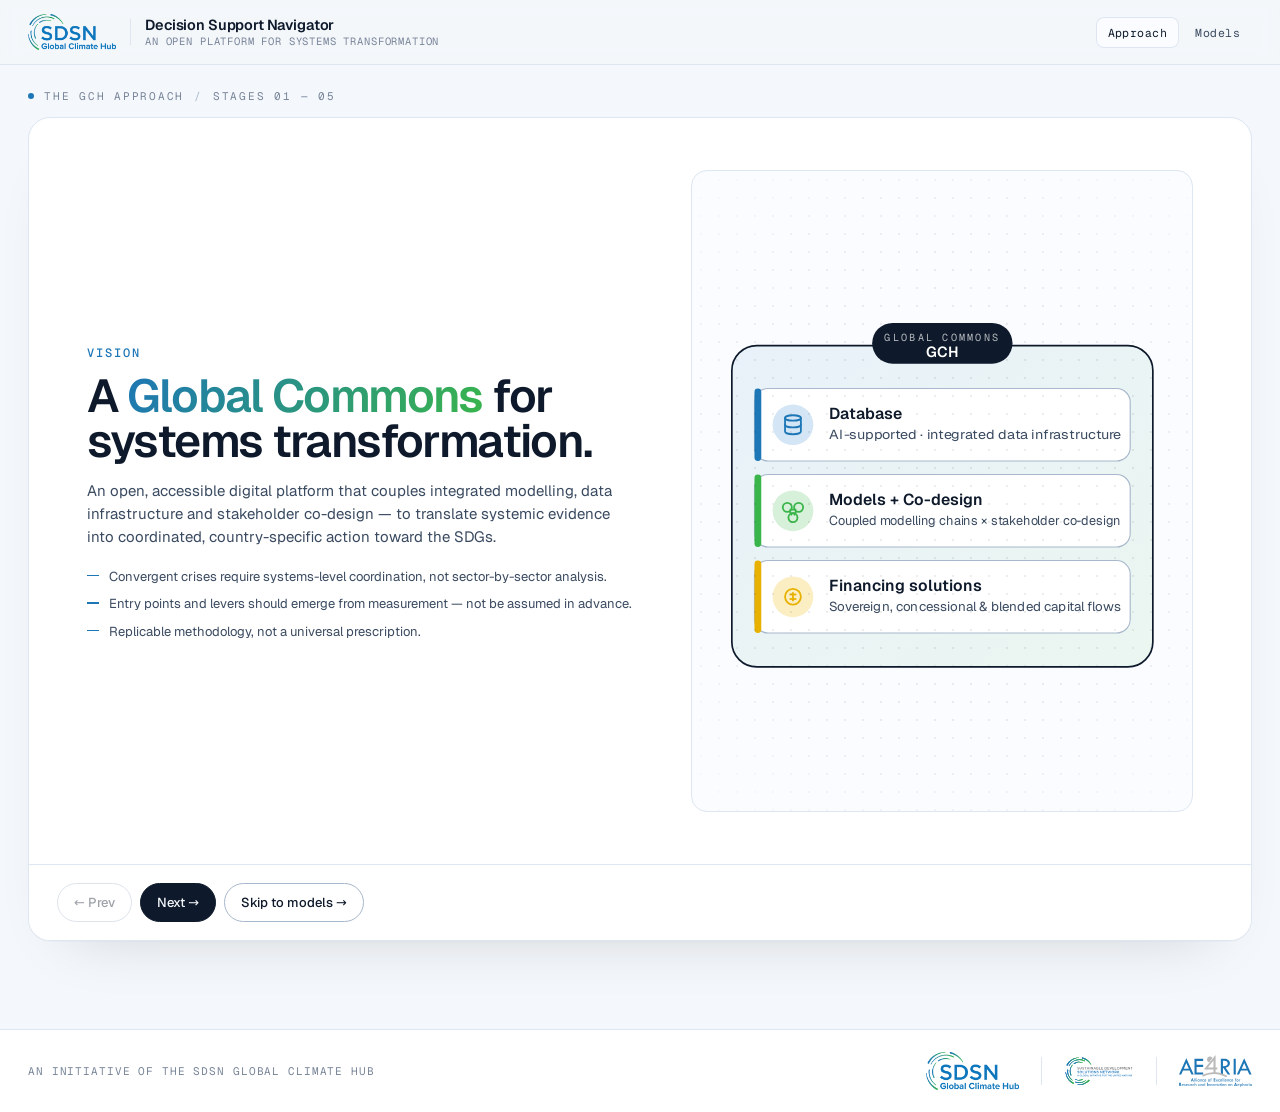
==== commit f43b2765: "style: aesthetic improvements" ====
--- a/index.html
+++ b/index.html
@@ -170,7 +170,7 @@
   </script>
 
   <script type="__bundler/manifest">
-{"8046cdd1-c7a6-4b87-8ada-3146188f30a0":{"mime":"image/svg+xml","compressed":true,"data":"H4sIAAAAAAAACu1cTZMcN479K4z2ZfdAKEGCXw63D3vZ4x425gek25JKsyXJo9aUPfr1Gw8gM7Oqs6WS5ZkYR1RYhcpOZvEDfAQeQKZ/eDy9dqc3L3/9r/e/3d9NbnJpEhc437nf3h7fPd7fHT5+/OX7Fy9+/fVX+jXS+w+vX4Rpml48nl73R77/7fjm3f/tPcittRdaevfjD8c3717OH/77w/zzm5fvPro3P9/fzXfudf/7L+/efHy8v/v748sP//vL/PDyf9795fHlnfuN7++ikNy538L9HUujwnfuH3x/J5UmuXP/COPyxx8eP77/xb1/9erx5cf7u+nO4W//8P74/sP93Xf8U0k/[base64]/nhwP9/fvY1CKbkyUZK5RoriTMKqsQsTcfIhUQuuFvzr9yul5DmTFDyfhrTSLFSbEwrsAlX94DY7H0iaS65UKtzlpP/5zD5RiK4G4txlL5JCObnYKDeHVWbCmvJMtVJ2TMIm+n3KAWX505179eZ4vL/7+4fjf3w3/yeUgcFvVFAn9IpzopLmnCmLM2ntc6CQnFAKLiWoxuRSWNChEqHDmrq0wpAoBi9Q0rkeGPpJFMrREyea0lwSFXEm+wgCzIOLFJPLE8XY5Rh3pCQ+QOllohC6HKUB85NMWaIfK2EKRWfhXC8/[base64]/[base64]/ESilhzXS5eTMOCA0biB8smTep+QuuyDTFQClo5U9D6bGEs3Y+WhO4ly6LK7O5KIn3FzpVCsXXZzBYuknjI/WVGsniCeq/TVnkoLU3QJbmPO6MKoXChWX1yuqMvkYpuT+AiTWNTbmLTCyDQld7nCPSxKgKtFRaHLYSAb5QzHkeAQGnc5plRgSyOV4FKlUrscpbp2tz5wsuUasodbPcIuTuVcDa93PVJlyoAv+PnMbF6DN17Dc3WwzEkN/FTH12o8Y3ENeG9C05CjlI23qAthGnKUwtB52MpzvVGoXllAK2rHymrHAmN+dPWqLzU5rBiJ+EQpw7iV2mVfhhXGgyeC6W9wsP1r2Ec143JhAbNLVGH9uBLXc30edvWZKkXHpcy5YI5Mrp4Ew1HvDl/d5aJnKjBW0YF/1S5HYdMZwOOpgQaa3JTCQdZ0sVYDTQUs8EBTnZPAAJrsoy5wJQJU1ojVZnLRWCqeihnbIZcyZi9K7OD3VCyeRsRX/O6SKJW4Y/De7KoxRrOnFOdWXBuQ4QboFQIKM+U4vnqpusWYXKvwoCa7aVCHHRlKu1ykij/42kvGy1SLh+NukYqJsXjVQoVK7FpDWVvLOFNuvulENuIhVwakU9IuoQb1+EohHClUmi5o9l/[base64]/g1+3iV+HuANwQTawrRNuILrvFZYulAXYf/[base64]/dRgxwHNTh4mvbNbAnDZqLBL9vYmqltHu/92n20MUC3jqUcE3hfpSwnD3mAcVrqwAOYf/DSHLTHJ7vCY3sthEmu60qYilJde7ZRwhArpqFEDNmrf/G4wkLZrYKvHHZALuV8/[base64]/CG55qDUX7i7oVkrAyhIQwL4JHxXVeGiMnGyz11ZaQCTOG9mIwcebhQQYWTuGRr63w+cImxv2sQbwg+pERAmnit1C4cImgFAWTwcAMr8ChlDGGQJFN9NsiyP5Em0lZ9xdQA/ZhMKgl24wkcrakwXkvwRPgym31h8XX60iLpyoPkweD9SAznmqdq1v4L6l3x8hTNTEKYvZ8MRTcLgHKwgQGEyv7S8hZHXw8CVWzuqmTH/hBkJ8ya740DH4HqCWvqboLOgJA4LlkYult1gQnEqm8YeWSvOWqcjCxgC5DCQ7cwsQyjOxpMq4ke7iLHDfU5Xf5oxgEdm5xswJTDU2cvF5eeqgTsmZNjbmc7HK/3qhGYnU4aXU4n/U3Uld/s+skYmJNrywetJ4yVfkbJsSIOoV5rJrJYU0xtHQ5qVR7zqCxCbsdNWG3clGqweM5TZlu8qYUYQ+m9jeaMlJl+GIKJ4/OHFTxhRLPCcFHWhNuXmmq05xk3MYFlmFTLrrNFINRY3mBn5iYRt5IHcXuD7Cgdprw2sRej56ZxCy6nhfqkUEn85ZOhg2XrF/JJWPJugOzzOSGmO5T51gndTgD8NJWxD8F/C5diU3TnDtEKLYFmLwCkxcilBZg7uJSpqC7AFazUM3zjnOOSB2dp2jUgep+eX5CbrDvxppkpqSffhvZoNBchWOs6xaQtwIkDGMXo8AqKpcbyKNptKrYWN1K7y04c83dRvIEgxSAatS/pCjgosOFc9Og0cNj6dbZZv+MUjOCVLF9p8IKJpg6OHn9LMFdG8Gder/NrrnWX5d8I/w0OvKMTRLLkn9DdCRfQLREzWE8H0ty++PyzCLTN4VXkpjC16w+yTzcjfFzkPHUVnBn4+dP88iDn2uO+3p2vn18w82fpsL3uHmwRN/zefOSTVxy82fy5uePX5c3f6qh67n5Z1LTX8/N/5jk9HlvOyW2zu5x8J3+GBXfG8KXGfl5Z33n/7vJ0udSeZJxzuWfmR+RqjvXLPiaA9hcWCmdUi3liyu/yNKZxVmGn5qgnnNOr1OULaWpmwXr3aRHZgIaCGteE2EiyU7OLio/tqTjev6MOCKYONsIVJZtJDuaWGYGdSc9l5a7XKYAXFfkqKbEU4rzFiKWBcV9PZLCJoajqmoBnwY5AlsPHCT9jNsclGxvUq+x6NkiJKurib4wwdfAsDmZGOsVG+e6w1WLiVGQsi6ujJ/lTUVUIjJ4Yr5cVpsgmvONpLHSWr+6LrOrmyynp1KBVreSVeysBs18Rt0gOwsGQE5AYPWzTEKzSNHOfKwRUAoWsOAY2jitZwsN4ZwlodezOnrgDuoWE9PQZZIjqsKxK6cnlmhqFBrhGNMc9bDkmlBGtNgucuvsqLDmxs+sBx6N4DWXgS/ZEahoS17W2FeBqnphEwuSpn78TUB6ZXPwiSmhczjkZGJ1AvB8pX+Wu7V5m9btboLVI7rfrwfMVKyNJ93gvaRVOHOFMHg3STtFTScx/l8jD7jGiJMZgFDsqnPACJcRDJ0xgaQWvZphqRcdFJwswCbDEW0iwJZZTxstR44m278NFB/[base64]/XyhpbITDSfxgeV4fXfV6Nqg++oLABM7drgpVDT0pZLQDFk4sD4oz9RkaeVu+NRE/iu2cac5Hmu+/Ff3t/rZRUSuP08y2mQ9+L9QEcWrOJ0zsgQUZFFzpzf39pKY+ABo5cUG6wmuHvf6xv5kTr5r4bOIbJz5/xcTnZyc+hDoOQmHipzbGGnSTrun6wOHek0roYKpdB4dA7djUkgTanY1Q9Lj8Z2rnz9bOqD48X30TO63eKB0AjKkhNSeHSk1Oyib0CtTwANwE3OQDDuvFpR2GG95Ngkxqsr4dSzEkO06fNRlEOR1FyUREFgJjQI9COCDTf/RZ+YhSoXL0eqSU0W9vP7IhaBme9FyRj0UMrRtgFPazVMkSwH8yfCL7hdPPOgemCwwas9HiaVwuy/JQH0R5XzZHztmuQHFme1lkfZnGiyWTJB71nHimkj+9RSZAPCdkHlI55YNQag/BaCBoDWIqIzg+PupxNeCgYeu86dV+Qg1I3GCpYvam5vWsqh66TKdkSXdiseGoKZZTO+rp03ZAmvIIX6v7Ylt9vXj9lDrVTKH+od69XsGc+Gvde/gD3HtZ3XuZq56a3ByaHE4+fplAdf7EC39aD4N/l3/KD/nVrs/H8V6cuG37HjAPB5g3/q9PLvxf+qz/q4v/q8P/Jf3tNV2LTVPRAwq1Q0EWKMglFMLvgQJSr0vSYRA9hUI0KKQBhbRAgb8RChUEaolDs73V1ZlefRYKYBNVgRANCB0HCoNO9WgFQb4aBCnDsjSYm+d8Ba/OgvV2uqbiqnmlpWKck+XuDRgOTnTIVXPljCcCHwEzOIZA7dNbmPCKzgQAsxAjUX8dfGpFlgkvBlZ13Wlrnq7pfZiy/fygrr3XAZit5KLA+5et80/n1OKaroY4IYD+jJr0zJEGv1s1SVcTm57S0BMc2NeoCgdQsr2smWbdLZTN0Qg9wyYPOIRiuQ/d4mz9qu+Ao0tmjBHd+0xZL9D5kIdisIyzLjK8Cmf51ooHU1HfhZct+GGyI12MxE+gqJOGC3VqDEIkB4FN0IBGF3/[base64]/iiaERtTGJvSlIXFGmvpVFU0nYxdb91t/3Ld9jraOpILlt+HsqH5vBlK+tp5jVkJ0jejMbYJ4Gjx35Vsf3EEMtm5lQmLHNDEWYYiZy7gUB56ljiDcwZ9Iw9XWd+XFJpgMRggZvYFO2O4+vSWWFWgJ07lhFM1OBcKExmLGpKqOUO7iPomCHYakDC0v/1Scs1QQtOXheXgibFZkaqvwDk8j3ZiamNE2NQ56luP8K0aH6iX1YILLxioXtN6shezrkfws4vxGgRLUT+3uN22cbtx1+22jdvlr/O7Ahr2VaQnP18r/ifzP/4/pdSKSaJeAAA="},"8c4a0e46-6118-487c-ba87-67dabe5d6a6b":{"mime":"image/svg+xml","compressed":true,"data":"H4sIAAAAAAAACu1cTY/cRpK9z68o9AB7IkMZkZERmV7LwFp76IN8MqDrwmhrVcL2zhhuo+TRr1/EC5JV9Fiean+sDbckoDpZZCUzX3y9jAzy04fTm8P3/3v/t4fnN8fvvvvmk2fP3r17R+8q/f3bN8+klPLs4fTmJi/55Pv7t3/7nx+7kMcYz3D25vD26+c3L7/6x+tv/4tvDt8/vynffH9z+Mfy993br787Pr9hVxoaXxxfv31z/O75jRtx7/HN6e3rd5//PX54KIe88JBnMYxPHr756u7185tvvn398Prb0+ubz/7y6TdffXc8/Pfb+/vnN3/l/3T73G4OXz+/+YKdmtUJn/fs5GVMtdNo7Tg3qtbvZ6Xa6jyojX47yCrjq1Kn/Kq8vOzj/QFd6ph4kDgfDvezUSk8caXq/[base64]/UocKuHwzL9wxdcGtVaQ0JN+cSVisudU2s+FeLWJ2aq1WehUnk9MGqmd2VmaoPnQqox+D54ZqrS5kqj8OFwF5PrOnNAET2YxLRGnyu12vKbF8yFah0xBBeZuHRiH8uIpv0ArxJYLTS6LhKDzE/VqXHMvpg+QvTNSOTCQJh3BjLSQDQN5BiQD/Y0kTYtXzaqMl5edvX+cDhk38UWK/iAoeyuuRzxm8/+8m9//X78+9b4kaMPfZXfX8758/+I/8ucuVIfY9JOZnw3d3IOBdQ25jDcIrPRsDGLEQ+fndppNjKRY6Ux2mlW6nqccfCqvGyDtOpUlVodB/[base64]/7O95vzg8EPa4ULCPrETN7/vVHjMg3z4HfzMmIWkhHlr07mSc59DSkv7bq7Ui09lNupDw112X9rx2WLML8xJAqdK1mWK6VQPH1frtLv9DyeHOeTHZh4fjChMVW1qjUT8yCR6X6lIBDIb9bbq/VyojRYaxXIM56YD30F58B2TFXm56yks+xCdD7OpeShZ/Kh7Dc21fmRyay93F/zTND44ZqNea9ypcjuGj6snJyvtOOPgVZ65vr+wzB/p7hYnHtubMvhDM9Ix7sKKhXkqVLzNheoICxXxgFD9LkLLHB86hfOPq2tYVKue7bQeKXUqcUVHT/HZpMPEJPrQMa2diGRXtrVxnzjCrYrj/Ojzdr7xIWMUa0c/YaJVYMIy5u1eMuIigeLGWBzd2bwNV8aLmH7XmH4fPp3BcK7TDppUEWUa3abWqXQL8L2elHpVyNLrqzxzPfqdlNtFf10v+ut6ij/hzgupB2hew0F6+j2bY/[base64]/[base64]/V3DmQZLC/[base64]/pvBXNq6L/F6L2m1mrOzzz5sCjkDwNzhFw3e2GNSvGQTHiQgFoljnrPowX4YMMM68S5dhTqbfXrjKBkGD9sYyC+JYpj2AsTYhkRK3sfIf5g8LglVOPc7fU6MRApLNxf+idEPkFkFHh/b2HCbjBAoON8Rsf5EhqEDkn0YBprlAx04zM7XGL31kYvazQS5A4ErtGDPydJh5QnxAhYJJyDY2gwSPcVR+sj9aajO4Q+H6AA1r9cZxzLGJ12839/[base64]/JOEMLpgBY5sW7u1dkIwirXSaKdCo2IJFAeR7ZFlEXKat6PeBmhnleNyEHQSnLtgGZA3NPwQvhvupLKGZ/clysCzj0VxQwot2y/[base64]//7wxRhwlT+H6cTWRRVeqc4Y1OtYqc6u30cohpI3/vWyUFycqvZfsUNWUvuour+R6rIiK7+qboDtZ9W9wD42lzhSNz9Td2OryTbdja66b8q77/kRutEw3F+S71gyk/8i5fHL8h0XZIpHXRnTh5Mev1XG43A43C6YXY+xKElvHwnB70kIWCqJLYQgDlzrygj2AnqEXAeN9tGv/kZ+VQYo3OpXA2w7+9UL7MOvilHxn+lXxag32fyqWGxpbn511/P1ulGDc+rH1em2OuVqZCHAXJ/[base64]/NV5BHMZkhsSRINaHj1OYWcXGduxk87J3aWWAeMgGgIGPDSiKYU/[base64]/mpDs2Ij9Mxs5HA5fBqDcQk9yYbfBG/l9Mhl5KtlHUg/7F9SjRzs2C4J4OA1GH0E7Lju8XuQt6nCiPzO+hzeHgQ9oGMP5M+SVQ0v3pbB/[base64]/PihE/q4QvpVVkgS62NOj+FTQO22uqcL4LMIPbY5LvzT9aujTmx19VHsZJ1XJ7Xr9nqdsDCu6PEJVWblbN8fYvYtyp75T16ZFVL2KE8Nl32edBRm7SC4vjizBHdb1ObpMfCc/mNKYyv3wP9jyvH3SjnWRjJqLDQKSuc93LNAHXbiuV6oTq1zLKvOG0MV8W0la0uWHrrVEFUdMHnBkJOXwMQbSE948TCTpb04uAjNU2YvNsNG1AlXg5UMvF3yO6zf8E20mVj8VCODdpFhKj09bi1L4XHmk9IWEFzXXESIK0wNxgHuIvDl+VSNeAqwLfQT9JZhPQOCULbM/MMHwEir57IPZmW27qEliI8pC+ViTzVotYK6sz990GoREdagdZ50BK0dBNerTRi4ZK7hD11N3EjHH6CcGHBdX2XIYdEX/[base64]/442nnhdD29D/cRHeK+FF3hdX2KJZDTM54lsoK0zFmyg7eb//vBFV2qxOcBPdv+sKynng6Vm0xmP2D3boXO9jhnWUAt3xlb4fT6wJSGXe8ZaDG2c9ftZKKr/4t0BL3e/[base64]/Cbp9c9W1i9og6CI+qjadkzcuMF2O+nD9KJc8r5qdqyxKb/rbZ8hkR2PIOoEdUA1ey9stWqk/OlhOzR5R7ar4ax370LTX5Bppx9Ztq9t0tdKJGoYNO1j/0rpr9FY8oIVQapX6shfhtqsVV4Q+WYgiAzbwVa11gv1TJxobWz6qHiPLSeOXIUhChUQHdtoqIXc+P0A2ny61tbLOpL1gHLliKcQlX14tnO0ABr4/kKvLNIb0Gk8uM8gNWo/kmr2lte4TBOBpj2QHk1bMb9mVzVQwnVXKndUudr3uK0KKqi/HDX5SRcIHId94ByohTbV12BraOhaieamj25pM8IsEt4Ag5xa5bt8vYnVWdnMvm3ME1QMNtS2jzOaOd6ekloy3L2nVkgrqntmId3XLtepHStkw6LyltzSw4FtqSMQnbBivIub3cs5xxydHfLbuj01rXxdklhte/vJjciLet7eb6iJI/wUrr457w//+eMDcnLU8qebpNeeGWOwTCYuMRqiBBT5hcxhtTim7k8owIyOUOoOtVzTRU98lWPy3zfwReTqLj6WbRzOH31zTaGQ6k0XboLLw3HmsQ+xXTaLEQak+2ZCZeRB2s60+fg4ec61Y1czHvkP4ehssX9ua7SR9Obz77P/CPrxZUXAAA"},"19b6231b-a1ab-48b3-97d9-5588cde4e93f":{"mime":"image/png","compressed":false,"data":"iVBORw0KGgoAAAANSUhEUgAAAUgAAACGCAYAAAHIhiPVAAAAGXRFWHRTb2Z0d2FyZQBBZG9iZSBJbWFnZVJlYWR5ccllPAAAAyRpVFh0WE1MOmNvbS5hZG9iZS54bXAAAAAAADw/eHBhY2tldCBiZWdpbj0i77u/[base64]/QkdKnm9FpOH8+ly0AdZdD4NWzfPpyCzTYWM09McsEujbw3fhbQLg3BntEnYn6coyiewzZamGR9cWN5EK3ygYfIPACsrT/MH3qk9o0866GahNtJlMmeCgKMkBAIjUovSbILjt5/xrJ2ErpZnTO9wWSTVM10uQ+i5Ahf7kAEqgl/YWwNyVW3A+y1jtdYk5Gt9JCkWqgXh4LnImN5jqnGGIQMFuYPw/zHCWBaBWXFIoVrWUDLLm0JSey8/BJSkk+uz1AmFXoPPv8EmWKhMnMSllc72wYYOnoXFmaOg/FrH9TlsYWa5MpjoPV8AdfOF5xSISB4q6E9CmlwfW7uzQUylwfCBFv5/LMH2pnMOL21GkKnagGYXcRVhdXFYUCpvuiloMxRVQgthhHjzcmkTxJ4JIOk2mIruOhkAoKBvUgim4isJXkvkcl8R/Mf9/WZoCyLGPn8POj6QHNQisheO8JxPlMbzbbQ5BUZPfCR+xAySFngK254UYHZFln4GkFUQIrwubkRPf7phMy/llNXgRSLtxkP09lFMPW+qLLtj+tOHHtDmjzSGPsJ9NyeZFp2wFOs05wgpXNl0RCh5itRpfsesVkE7oTmxfhtAokkL7fHdzV/e4xJHkqZ4iTj3WZ47F5U6QYj5gQuxhDACPL/RZShZvB/Peb5tGoR74u3tfzcjqYzj2K0czZ0/yrmjLy/gapShMSO1UlmNB0EkDm8ExPV3Gw1lSm3+lIRpNQUbDbivAz8zrX4UGFPOZZiiE6sZ5L4mRigHpxTtVd2PXDMbojpENjoRMF9f2MXN2v4R8KMneDojin/1SDebwF4MZvQJqIgAM/bzWbjpn+htks9GHOxBWlBoQd/8GBF2qseVCh47UURehDsxZNgoSD14lGsHsSrWFGLKNhzsArqpWihUm1jtpu4yW43z3lrNrw8d5NsIR2YZJP3Znfe38w3S3zojUk2KJoJsorQixpXTTxVv1+oqnk6tzaqbX47/khL5ibVZA5U7RfEtRwaWfVxKHsJEamyJ9DrjXSnqEN5c3AcoVfTOjcgfWxhMmp8axv0FrcyxMofoq6d9LCDZSRgpIlX/SNPad/QM39Jru859LKywN7WiVc2/DxMLFOfq5R6EOESd2jMWYmp5qIiO4yLfdu79cBbbMtS16AXH0x3in06cWU4MPoAAcNexrbp6sa9gTqMOsGc+Ph6BtZXT4Ky/yv2c8AHXqbtkphdkUGjMmZv0t2TWTas7QHm24lCoRcMY+B/A4Z0LO68nfa+j4zdhpWXtwDrHpAVq317Mo+zqXSvG66pUwa8hVInuG5cDMwbXCCv/f9p6aZXWXIO0gbQGxl4a9DbheRTwZkrYGoEu8t/oJh7n4SkNMrFz6mANgiB42jQy4wNPM0e8KJWZU3oe7EFUFhoITdHDmGSQjya+hCQqg+ivglZuiDpRcVjDlca2OyqrJAUyXNyREWooLjsDHo5ORNAM2HiJ/yHTWwilxBSQnYQK8hntWMLOuIGZdDbhIB4OddCRRgk6UghCO94tJIws4l9xr9RUokf8VLAAUoJe0tkxqstAO/3SDOJ0JslsfKqjGGEoKOp9Hu+fSxg6eZCoNaXeyFtZLf704NeTDgZKpWRfPLXuLQ3LhycIMD15XzE5W51T2broBfJ8gtWY/Nc/l1E/SHceEK4yYXqYGpvXRrMELM/yzk4FdDOO/8O1fFeQ3LAO8g+Sn9SdOjUvL8cl1FnOcPnQpn6mFEd51i2ySy94q7vC32JkATYc/rZj78CsGs1IXIUUfhVdfXfzGwmu3F32YDRbGQ1MYENqCCYg+DNBcE/vCjkIIJ4FOJBdM0hxJOXBDx48ShRRESDFzUIQVEw8SfxDxM3bNys7s7u/PR0T/9U3put3vS23ZMZd0YwpODRPdPVb7revHr1fV81Syq915ahFkTIvU3dA6G5IJFRcoFHzbtgCO920FofIeCd4boLgsCF5kH98n4QdgXOn34e7NLiSll3yj6pImYTTNFkBlJmpjfQrwsWnqcBcyaZHxCIHggI6jK/EWb6UF26c2eErIJxv47BbOMKR/O/xED+IoRbjiIxM/XAMY3hH8FJZxUhMzFoiz8/TD5+IMyEZqK14AZrokMAv0HoS+I0BgXXJBG8hsGZJUbuVCdKgJlYICyOeMlvZ/Ha9OOigVnaAN8tIQoMIAoFjE59DKsXDuxN+sei9yzir7dumEBq13AZSbUyEi1A7Ma02jbwmsMSuMdwerHVpR1ga8H3YDh7meE8IjuIlgTRrUJVnXOKGoS+DXqMiq0KYxjmCLNaI9KU0bQBEqaBBLLqW+0TEvYtHpwIvKEnI8kbjAXFyLHYtul3QC8tjk7Yq39d/PTQvvWBYs2cn7sHNO6TOhynGUSBDXseOgxmsQKV+f0wd/bxDKAmYcv4ORibPMWIMgvN/0eX85+/+L8KZHt3RAUS3HBtpmsI1Cd2fQGBVwJr6M9xTMs2/5rHoHjEt/gGWfRppfydQ3s5B4GxDA2CqdW027YL7Rga6aYkS76f06+gjk4HX930+XcCSxAxGLZqUCwsQ7G4BNUFXBciA5orO6+4K7fB0qV7IcCpmQhijFeIKHyAdgvaHzlA7aAKWtL8DOJ7f069JvtN/Vk/KbEw/v6ZVP+GMro2kzPuuE//pjZX0yceuc44NJ0RQB4hnfroev2q18ayVvNlRQ97mgUdFrjTqT7v5dz3Qpe/9eFm6GlPGYn1ENRuGMGSixzj6kXtKf67DHSILQxFVjBGUhm1GbUqa7CP5WjwZEYX/pLg+eSgtdMzNm8Xe9pgH2Fc7d4BTDJcwWMbHplLbutAiiiS0TsXxcRAvX7V8ZRNqe+9LvkeS/DJgYnTXAM5bSH+s4mCSRjysXwNW1VcgTkUSn+DXVxum45whG9cXZ9I+TqhHvou9dno4TnuSFG6TqT31x4En7zs7D/8sQTBl0iaRo2FtHVjuJLQj0QsiegPpJJzlxd2Q4qDPreJWpjVKqpUJNvWLgbfa0BraKW+w59bX12r56HmITgOGAJuZCwOBrO19oBKanEao1Ct7ICbLa9G0jtGaMQwpGhJi6avWWPMdF6ytlwCe/u3sHXyFGzf927W/Q/+B8+4h3TdfijZAw2kXViF2DATiWnMylCXEsKj7bVIchZLRW59LD2Iz3IGl1bJSSD8JPVdVp9HU76+Utjxuw4BTPp5XR0vZ1y7+zq/38l/8viUkuIOJCQ5uZ6RsTGjMatqyZsghYz8ous1y4tIwqFQ3rBv/fZ1soN8TCeuHc+RdytKQk63N9Du6zIDY7+H1PmEuv9s4tqPib6voH2tUIYG+e9kZjXaK6qqczf2z6aOH8nurjfAwnopMbhcry8YZmOcMcms0hU4c/LIzaKYalcFYOfaYqOowvB/zszsrbtbhFJRrGLFKIo12HrXeEmQqHh/0IhGfTFeEyMvGvGukQclGhMfNApGMN4e0Mgt8qQhGg0KKIpSRAPU0gJtd9ud284czz9zZnc67OzOLm2l6klOZzpz5syZf//z/99/Oecwxy6H59wy5Pa0pENC0YFSDQg/WhxLKrIGCnUdvUTWHwZFe0SW9HZHSfGCab6Oc0cusoQy0sUUdbMdU1FkOI5cyo+SUuAwSg2mvx1WtOFjoXfXZZNI2UQvV/hkSievrxNaPIXKGtHzx4F+8GSYPmtTyROE/kzR9qv/htauXby4xQJMMMY0aK1/zmbt0GzQ+s6A3F/zoKhlnYbJbA/MmrcS0sdtJZZ6DHIpstQl4vn5/2ZCRgk1YB4kMYanc2tHAovqC4lkeM4AnJ+fC+GLganzsU3TjG2QPmHzvbH40Ft7t9zhYFOoLyn0X0PIFeAG+x3Ha26ojctM43uQzHllc4uJxH0WZmR8YZmpN9s6PrzGUpvX5fefhTc/gnHIQT5aCYnclcGPVQeP5y0wiGW6H8/ln6FnQbdikEzkueIYAYlzm00thzoU23KbXOFH04qXprLMbXaRmuMtJmGEWtWJSa3JRUiRkOaV72xZzVCbEJJr49Bn5E1UxkjEAgbBOEwvxrnWjal+Nlwl2sx07W/CNb2dSNCCbhRj4biPWFwKmKHEHKmQxnVUE5KVXWNpIpldqFBo4RgOUw105d+E3zzUN5tTnGNPpVBLzt1XFq4OQV04lNkPCudch8fsGJDUAbxPiGx8wzu6oFJHud65QCYRV1KNExIrYySPNCNWAoq2fLpHxJYzV4OpOsk0S8LcV9WCVLm+OfDDZ6/Anu7LYN/Oyzke5daTgti0gBN8LSbLVKqmnplcgByDX5Qw1iRhUN8kKoZNqfUpJdYNLZ0rnTCqnMjBjo1LoDW715naJKaBbSZgcKDN5VRRDHUKTG37Dtr5c1Q24dtP3oBYcvCwl+ojLdB5y32g5WdgPPxXLntP89/[base64]/A2GttKqwTNxWC/+WEIwaGNNjKgpkCrBrX5IyRMM7DpMlnfBrdgupZxcF6d5WP93Jv28GN5ywVvkZ87vkIHDVxS6NHv5YAam2tGL+HmPE7iZEErFp94FiucwzoIG6t0WZ3hWtPVWnf7zt/[base64]/6qlbo0A83/mf40hI9nnCAcKkDxVzBmMqhN3KZGMVYDK9qLnaCuekwKCbGxzTkzXu3xZ4T5QfzVuOcaIA42NvIrY+tp4lJYNodqxNTgzM5zLyHVpMgJUeYKlYvjTg3n0dfoummnPWY3B0q/UErkVJY/G3weSAn2s8w3zog9VpFIwpIN/O+DSOS/oeTsS3QbLALuV6D/HfLwckOeAn4j2+gQWXuK/[base64]//xLmtHA840hMNl+iJiuaTVxOmoTIGlMyeyHZ+ovjJ6ywMRbalROR1regwjV0dLQcVYRkigFYQTE2ohincuEg05Mu+zNaxuqjnbl4HSn7gjjPCnu5/Qhs8mAbFcrLP/CIKYSYjHCp8EEeaOB76x0Hnt8epS+a4lDHq3HZSYaaSmPaT8KhW1pMP3Pup94zD/rkzMXimAvRzqsrXCPCqeD9/3vIQBOi7SJxvCJgl2NyPeZProPKG1UMwuH5kFi+FZAp6sJtENbU/SGExnqtTCQtIIaZIB4XmcUUF52HCLr+v161CpJufiSact2BTl8LdE6qAGTvPnLaew3awPjD4cqAvMCyV/v69fqbAuWtIT7z3TsPau8+FxzTCFRepVHqY9ROSk51Y8mlBrbWDEYxCefe/IA3vTGDYravo54GiGFG8EH6/aXInR0hbaZWmXrvCqxqVriP8isl4FcU2GVEGWg1iOCwb9FIQ8eCkmtvqY+tjwd3H8LgtlRYd1SYBrMEznwZasd9LNEG5eU2MV5vIzv/sZq8WxT4ToRt14MbIENO+zICVFoSMnu8b3pWjtBJidUxHq0XpkE8dRBjJ49X4YwoO1g00uYacewSx40V2pKI/UXZB49EHe/fArB3pUF2FVX49F3eezOTSWYiExJCQgJFIArFbogSY0ikUApKNgtKI1WAQLH9UHaEUnEJYSnZUWTRH1QRSYoqYtghgBBAwSgIihACiZBlmMky87a7eb6+3ZmeO/e9eS8zk2TidFXXm7lrd9/Tp885fc53UqEY+pJtwHJSQL7DvyKQolDGxjGf/wecLNhC/D9xZTmUj3tk8zFb+F/na64LrfBYwVpUhHvAPmxvKVnBk/z3Uj7/sQ4WhSjmdbfR+lWzadPGA/jaeFZivx0RvDmLWRWzII+rY3n3+a5/Ht7l8v8uIE4QgM/3SJEOtlQrPm7jOF/Xn6dwLQXexJ99MGdYhUEPl+IM8vNuVexSFyBKAs9CBi0AThgCQMjsNgyyFPCvL20iTDtMKLaTZwIO+UMHNHavldSy15uUa1lHn7x1BuU7p4hso/R+gWcg9r0Q7fEDVXVBLNDpI5/1/5cgv0+9o21u0ywYSHlBsYXK+TbmTkXJQQU4qRVOYS52EXOXc5mbtgjJZRV3TXBzmEhKXW3R+GlP38vc9CG+/g0n07WIMsVFhQ3TqWv10cy7XbIyUi6B3nOasa7CY/PAkU+8+xMkQN2eM/[base64]/j05r0hvU8S+5Wfhfg93uZ9gFbqDqbi4jZWcTpN3beaKvnmr5nfxpWwzr0wzsjZU79qWSDZj1gJUV/zmlso6KOV8kCc3fNEHCt4YSwcGXRMbKDGVt7yCyy1eSCA/herDaZDNf+x7TE2DU7uJl/kXKlKDAkON4UiEqlrbF/l+rqjKu2LFS07sLH5pabiSi6yzbOzKi6M3tHbRSqXlEoRkqggSKcoVyGVnhTfrjQgIUgUVWfg+pSTNBLeXvDIVlX/3BbSbUTesOlJwNUCM5q2wLx/tYLaG6YJMWSBjz62inLdtDVAhD+/aM2nEPQruOR4jYP0waWZkwQdwiqHv7CwpXccuEEcoZKoIsB5kUKg2jHkwaJrrIWWaXMvw9bZjOr4/g4ywUU2PFw81tps/WHEUZQNbHu2Mmk4KisXiA7cRafWNlIglpa/v+9J8V58uoKN/LUUPT59Q6/l3W0teS3bheRqLqZoUxdSLjUGQJbzz1gG73W7JN7TzpDoINcYR6hoIgvV5cRji2FXqGEiKc0KI8y4jgDCzfRa7wZ/E6/TNJd1ZILdOfoJC57PT9n6VMYyf9bfGdiNful/M4zE1Dfmah0EqBnyGPlRWAdQJbEsFNLhPUmHG8crNc6XlNqc8I/Sytfe8E6vp8Pwm/2DA6xgJGmJ7Pz9u45giWfI8g4HDAnXv6cT9lrV+7o8stA2nFd23/HP59oJYBy7dP4/Z1jlDOEBUx+ooeI70kOAvasc9rZCCQLkiG3FA027ai5ZYCUSozEU2dfTN53XvEqSay+cjNdf44VjIEtX9wLJU2TsOSzczVZ2WnTEh5Bp+Yze37SuKpr5URK09jJJKY7zVKTucicYjt1d9h5qbFrRNo0mEPU9vUl6jUNS7G/1ReODgPJUs+2/AZc3JbaeWfFsT9HWbBaMOKIDWOKQrivjRBlpmrKFzTX7CgOZ/PTcZHy/Dy3LzX23EqJhJnNmQ2P0zZbjOlCHO8HG3857epAfGvrJC0b22Ld2d2wRIgKwn3C20e4Xw7v1jp4n9EpR60zWuZd0wuM6dsm/g2NY1eTyFzlSjf2sncZGHRbxKF7nFUyLdtq+VyM9nN66jDG0Ud3WPTiBFyW5H6+pekVV63a3LFvbjG5/Wqdib/mu0W5g4CMd5bx3svq/GZafduTzlzkJ6zcwgSELGNblH+gjxtt0zNe3xEW7buSfliC+XLowJhBXlRGDVJ5Eez5t1Tc75Da985kbq37Jk05aDofIMQ9mqNKMBuy2pjICuBDm8vajOy+j2b+Fj1QBboe86v456bjPu21tle3PN8vZaqYcMhERCrK/qK1KJYrjMsQ7U2ddIY5hwNNstUyBJQRFKjhj/wEmeFfm5i4I8iswrK0Kr350nk2JSyLJYxe5UnKD1IVtdlievhT7q0PltPxQpvwkoQD1vUh9+nBuLoo4hXeWdyn72jTuLXZc6uzOUGpGX3Ox1DFzsl6h8BRMn5LNRn8uW+4xh05VhhqahoJNPfAADnlH5ef8IQ9r1dcexrqhDYalWnptz/cIUJUK08SoPr+q9zaLbtNjKkDtA2qwrWlh8Hy/UWlh+3elkEb78EBUB4GU/w0pysntxBqXniIj9ny66m5FEcv2yWKZSO8ZAWhbVqB7TxwJRVA4O+525BkJbMW21OuW0T2NNzMEAOmvg4IghWR6zwpNWMU6iEdUEVZnFnQnYD7u6knTwmR6YcS4tkuDnl2NREf96nnljNwSr/[base64]/[base64]/Noh9+SYNY0h3C4oIKy0HM/P7pYx7kTlAitjfhdA9KXD8eYGNLF/FOD99Nn8HD38nc8uZoqHLEblu0tVtbqfOjimVPpxpFJ6RIuSvVrP7KSWv6ePTEs86rE5OVEu9KOVet8qHvTCFe/018Uxod8iOg6jwd6n6tt3JQ2TCunPYEWTW8onrOzxMm5B2LoTGjdABu7CG1+QThQifsd1CK1eykJ08/kZjsX4HgesDrk9Xr9xIbrqWrWUoRKpXQgLeRy01x1E6wsdj6hkrh3A85hltrRYve7dx3a8rXNOoTEiAEJzejzI0VOWS4cYtxeTrjeS/TJA+KzBx4gkhlROmuwm2W/w05xQA+f+6HscIsS8gPkN5QYzNZ6u+SlS/e9YsJRci3yw8MRATA+CN9TQ8Cwz+QA+cpAhzM/UAloyUqgT5k0d6TVfPCiLEvxArOUjK3tS4mcLQJtsqR5FbWCvsINVwHSnINPgRdqz7IhW7W0dGd6TUXZwg4eQqNBYKMjNkijOLnvua68r8cnzcmkVWMbKc/CQhw0yFDP7PtHxCrvGcsm8xQc4cGd2RUr8MKdwyJSvJZIYizzLkipzrRZa0VjYhCeLL8KnmeoGDzLy5DnIQWxLVHGx1UBXFIk0ZmVZHX3SO0YsHOCb6Od/t57pHK/TjIeOaFerYvES/XtwB3/Y0VQfDRBX1c+7cOuV0M/dsb4JE8p7UapeaLCFjmsmKwojcrpXYRozi2GidUWm2enivlFKIhQn7htfiurcpdrlKGoxJyVy6aLS9pGKBrTLkZknzPdT3aK0K8denVhgUyKpXqjqmwnMqIUafrPpyakIJQgVowlnUk+1ER4Jpf8Sxqg/[base64]/lzj3uCLMn1e490ll0pplcNkNahKdoZS53xpt/rL6yM+k9AFEfx/[base64]/Ot6WYjXTmjRkDGFR9jwb3fUxxt8UG5xjKiDZt7F5s9KHaXjgAPLHX/T3j2EnGvdq++94gtM01vgHG/yiq7KmFFfdstTLdr1c6Me2u2tPcw6QTWnGmTOAxApuHte87LLt8MVlAzgdupLZjStwSCvwGev/[base64]/c5T/X9BMZQ5ihnBLvugWnXBmD78nwDsXQmYHMV1ftXdc+2h3ZVWNwJJyAIJJDAQwCHmMmA5GIxDkMFG4grY4AgCiYMTB2EgJgGby7Kw8GdzyAKZy3xcxoDNYcBGHDaIQxJYEpEA3dpltDt3d6f+6uqdmt7uuXZG7Erzvq92dnr6qO5+9eq9V+/9ryRgqYOtB0wey8HnYQ54KaBSGLZrlgAIFWBSyC7k/5tcSurA4gGIqQA0NUUUEGk5pjHzZP75Fb7fDKbbB2ssywTwqWb1SatI62Z67b7bKNy8zRWp4YhmpmPCP5r9Hj/2WrirmMAK4tflzB7F9TEYcD0jJ/4HcKquOYNHYxkyAZ8ywMAX5IOvfOmfSQ8lqUF1cPvU+fxNUtdxp11LThFfkAbBF6WOKPK6BVAU1z17PjxQhL0J28mZWX6rnPMHlM/WO7LxChsMWQ4tUHTF/[base64]/NnHUFdez9HBktm3rMVPt3rFzUlbTe8Kq3ZGvQbsqQ8H/9VfkOC6qTW+OrbNIp070X9WzenzPgKKfgH5zlzJorHcRlxSoyZr+S7u28LNb2YbR1ylM06phrqfPgJRQZtpGyyXY3vErN73aXJw9pvN7dhyEvlS/dRe78qpiVtdw2oQtu2YcyXBcky4AEhNR8SGGyuyhf6QxSFQG5S3lbLD+fpMKUhb+Rro0knJpmsuMVfpoJ7RNfpElH3khtKH2XantIMubfK8fBlfKrxive9XVI+JPclRNg9Iwj6Zzp5tMx3DyYpjnvfIkKoVDWSf/UwiqueRk5qzmdkkHXwQTnEvJbzR2rbxs25k3a+OdzKNS8yYVmeVBKza9J/1x741XvmhLSVpgRjsxxcJZnkx2cGSc7eiCzT5D7gRl75NTpWNYuM2L1pq+2uc+yqPhasIgC5+1IuVGtOb4IdUPNbDONPfxWstLugo8IfHCDJtpoF8XB2Z0ZcornpXJDhl2PXOz4lincao4Jp7ncB1Pue5J54IF/HUADcJQDVjmDokmpdrITw8lOt5GWbuLWS5RMO0SWLU9hcEsbVRiNtGOdUwFI6H2UT5JHNtk7OCbX20nDpz0qEDQkxeV+q1U2b9DQn7JhMavrnM6yoMWoa+sUAZ/[base64]/NoOZIQkhI22FCLPHdSf6wdn8hZ3Ee/ktEYEARRKmRqyiPJ4mLzeMnWwQ9NRrpoWw2Uum9YqrvEozOzJV8YFVVdg4Bymzopj0PgSnbClAjNUup307H26beS3aYGHQ+3XSZcY2jTzphZ7lMjHq6p1AsLz2wbHiN58yIsFlQYT+PkIbNInFhPogw9ZvQF8vlDWFI2Qh0/Tr/5x7SsmezqnB1WEMdrSdD2j75MHyC7LVlaRD+6H/HLON3eA3CAGGu5SGCJESCO6J1EvExZGajbpgZ/IGPK6cE6u1JA+gnIrsP688Yyo2Eeymd6BRqBHRVU5H8cMjboR5Xsi2VrqM7mGZVzJCpnlGkh3sbnFMvhsz2r4Y1N6LlmtwJSrP142GAGMkWJxfbATO9nzOmiJPDsqA+eh2Z2ycJi9h2XrbLjG9RcAn72hBnvFjbx/TnR24US43QLWEItY1YQ61jVpAR4SpppNtTyoNdxplzNtDUGbMqmn+TXXtWVY6kQWW6fUz+otRGSrAsf4mGhvIfiTZKi5AHIR7/wplgNsuGKJduoc7pj1DHni9T8/AP3MOwQoJA0b+tmBmZXTEzNnWsp5d/dYeQzEaYGz1A2OASewdnnHVvnEob3zuOIi1bRK4kYGOchkJ51h6Qsvz7rPz24g01vXu3T2pwTT0ZEohnbuMvWMUZXMGAloLoHIc5ZcQwOwhWby7VRmNn3k+WZRD22evgxRSVlbTIiVL+UyDfcUkLYPxcpomSvSOoe9M0+mTjdNq6/hDa+tFBlNgxlk//TRRu3hoojVDGY8e2z9DL994uysn5FTMyYPwk22n5w7fQjk37UbRlk7g2qpIxYaXbyLF5AhVoy2mx2HZRwq5B9aO+wklcNk2IMGudzqUH8H4cf51NPVwK8pfYqWv2FgPFKgHxnG2mETMedCK24QaKdk83jNS7Ic4Aa5adTzZngpiI4HZwgghuIESF808wRE/XBEokhosycr5VVTFAOKNnOdM3ta+nMVOfoo49XiNdc3pqRHq5VLydQtFuqiQtBufb95jr+fFxfg8xqYnay7jkQ0h90bIitnA96bTi2e80osXryZBKablHI8z8smTIxfxFnbXDjAioZwOvgtlH832eF0VcxrxNTSNWu9PsURTres4wkgL0AtPj27/+CbW3bShgSC2coDhnRNQg1LRcZTOzlMgCDV0wBuPSbktVJd7AiKHYJzT18zcJCQ121vVcn6EEg0g44z2WdDbdSm/+5lpxfw2qpx9SPnjbqfa0w/mfnWVxpStn6tC9LuSaZpzLu+eZU9eXM+NaYcwInMhI/DnOrqGsWyYkkRW1Ar0W8baN00SNw0qZsW+K91TaqrbeIKQbVo+WP34ddU78I+110BLCIEQBz+6NM6hrwwwy081U4H3g1wcjN5hxZ/[base64]/oFESwRl66iF8lBdaiEsAZqleREFZ6F32cdCm7ifpAX7iJ9rJL3dA/lQQnKGzVOkpz7InSqvAydSy2eZ4MXMijLzalGDaCcxfQV4q072yTEoqhQwy3SUDhJHZ1rhQQUsbiRuGmFe1k/qYecVa6jrX51DoUjQdikYtXl0jL7CIyea8pRNat8BrdQPuC4WgLowboyp4Dl5MRobiixH8z59zzb+hYjKvXWer4j72jGoHT7lHU33OKNDf+IernemMxFybJ1zmn2ci3HDRT+XW0h/krWLz+VItEdxR7OpRX00Y0i+qc6PYNLpPSAqBxWxfGI8VxfgT4C3yxSPz4oZX/5bDuFHPCBgdKgrcOs9Z8nbGW1lnEDIEytI9dyK7dVZAxa2Vgb/zVGOeMAyoSpsEWod5tTzCqgLMhApBCAlTJ1fBaIKkek0V0VHAN15aIqr7cXVVfk6IXdRocEDyWsELWxLI1o3k4Z2xLFNK1Ui2PViFw/612u9MctK9ZfieMW7OYN+wdVgw2SCGACgB4hsgiOaoSljQvY9993wjOZK/[base64]/snYoBP5wewdVsJqdLEWXVCAWIX3Vmp/YF5+Vl7Dz8HYVGIAHOIjteaUuOYximS7ZQBWs2v0fGv3YkhubVumWKeRjmL2I/7cE4TgWM6EamMobRwcNOtX9/qVMvt4w06YnhC1/mSAwVMuVVJhAffzLzXo9093L4a0NcIiWpozZUowJhvNp+uljEtDZhY2jTcrePVkKOg7swKMrnLr4kzZCX3cWmNDcfAxpLd4O2eqC2QB9/OEkhlKUwZ5LEj6d8LDnnBgyQobSoiw4PAxPzDMzUNkgJaLww19LlTn/o0sYuTsshLyBMWIoJwZEY4g3uR8zJ7zQ/cVrqLg/JxbAh6ui/c9mMhvNcWvjqGf1x9uqXvq2LfpRWabn+wSDGn0X22bLj9/61reko4QQ9HSt9l8evY2MxcmTa8KyfgFyZgIH/rmIHgmZ5epSx4YcPwZlM/r/XERqVYNuS9ros9vgDvcZ+gzpEhLKBh0os4gs9g2UQYknwQ2vqi6yfXHWCReSpEvRsg0XKS8zMcpXy5jZ9LvAzwCXlod4PpRaZ5UTXA/CN48vUZ9/D/J7F5aOeQZEswYLgx+CHKXREsxVjTcI4pwDoApVUKiWK98mZ/2yJ8YsP3QAMbwI0C6LJX388sa9AlSO72r6ZNC/IXIFIG4RSw5kAD8ZlpuPHKy/RrSpVpatpbj8vhahf1cSYO3cOUllC9XUi6dSR6UjyopGrB92VBmyDfAjJE8EsT7BTvkLWe31kxRIyQajZeSkiAXnwc7XlNmX+GW+c2n9JzeLGOfo+Q9fbGMqdylWpQP0QMk9+yhypAHOP9Yrqz/g5RjTa7QlFb2B/KYk/PIZf1bzjJoWNuGcq+P2MT5irkO0IFiwQ1fKiIVakX/MECJ85RkCPeeIA2LPZBtNTB0LvDZfu+QdvsgTVRHTjOCJ0RRBPtYwKDEwkmKaVne0k5mIrP/0RalQPwbC6WpJz662v6skVYukxKRPoUH7VeE6H8GcL67yQkWwT294/P78Br0GZFQq3YFfVLEhXMmDOvMdG0Ot5bficK/yJxAi7wlzkIslBLF3X0bgO3tmhR3eDLACDqhzs/ED9z04xqdG3DTfn7OYTU4dxBW0cvUv4jpYJaQLGsw64IQZ80Ql3D4dPBC7dkWQ/GhJDVxg6VJF+hlIvomoplHRPh3v5bh0rHOyA71nLL9JMqSGl9jrs+20TU6NwtwWRlDiCFFddX5YMMQs9Q7Gi6UIEg7LhEFpiMzncgbZj0AeD1vC4V6qbc3cAYaX6MpxKrTs1gdsH1OCQY+uQbX7q7hffwdDWHS+GSMApojYdSEWNa1tq/BMiBjJkMKqoUybTpKs2Xel2vXYzQtJcq1qc3QE9zCDoz4+VB5iUcMoM+v1fgZuEuYk31++3KR456Vnw9TZQXZF/tsq2V+7UuK2jUEGZLZDwsjRrNn2HCTawCtN+c7DgX7Blu3nHqCMFicnGrxImwju9gKp0htGQ0nNMuZCpFVmCgxmvcIkKgX1MClAn0LGOlYew4K8sDS6eMBvyF07Gjl+5GyrzeW6NND8r7qTacOVYZko//jCeI6pK0bmbX8mU6WURJkafxPKEGWRDRlmiyRbTMWi/RYRrSrm+m5DvVkyd5O6to43ctHcwKkQsGh5Di/IUUnUvGMOFaB/lctPVpiKi7nWnCTobB6mJzgjI6A/[base64]/g/hEKY9uGACYjo2fawnqOIkSVdG5BL63vypX+zAmv5anlMPXxJWIE5hfpXASuXtks31KgKDBuU4htGpfNv/AZgpIo+Xkv9fZ+DFuSS7Tn/IaltsLncmr7L1jNncR5cTNKXyA0cOxZOYMp2dEnOwFkzSnqki7z+b+TfbPrgc5UCSiHd9OvkwKog3AyJT69KPW6o0pHSYBsujSswBAJ3t1GDijPkhCsfVL7lbMuAvmgyAYYfi4vkrpietVkocRXn2u/[base64]/RXo4Lh3qshJsgxpULUMCu1FtjJkLbQmoEtatx2J8SjaTwzlT9sDqxg8hQ7Ne1fn3cPuHLoBApdeFrxGBrPvvAs8QgbmAZdHL2Bd60ZsNtivCkLZukrfprC+z60TGMseKwkOcKcnBAQL3HcKn8RdsS6/0esukRQSMRCzNvSW/q6CnMfKvxlmKqjmm2vOofXyOnMSwnM9x6rkOk0w7cye8Vwx4rMMPFPtnjey/X0WN4+rxnjTApXibrQnYqUVSq/w9MdQRTvFH3peawKRb480KO3Ko6yGiwvxlqAkrlP0GM8HnqFZsgIvqec99Bg1G1G48bSf0Ec8TbrMzB3ge1xDwc1fVBYFXM7jO59dCWu7C/JNl3SK4ApJSsX/ICVIoSJhHeblwrF80lRrlPUlKim/Ic2CZDvmz08roL9Bjb6DS6K9H83Yd5Yu4ewnqAoCkZlXxzDZR4TM4VF7P1VsALxhUzAYZimoy2GjKx0Lux9tNVFgdF5hIVwWcC5L2hyQRRjwDJqxIcm+sJZzrCCy5uA78NNrnen7bXEJI4i3qrMGm3lQii5PlbNIzTmahkW41Wa4ngjIfoR4nTjKUXBI2kt/Q3JK/3DLf9NdjqWvDTPKRGmCmfytxU1j5SCovHHQhb7f69c5zDYvyuSwu/UHqeSBE7/ityGDNd6unr36K8f5SzaAyFWfvuYK+Y1C3KMdBJ33Gcy4E2cLqPJf80yywBn9ngIR2r/e2ZHyVgHgxr4hUx4BDUp43U3Qib2tL3F+xe0bS4EHefmqMIRK8SCs8OTzeTpQI6go65z5T7QDqDn68KlDwqMx4BQn/Zl+7osiLdZkRuS2Hk5Mo7zc9Qvd9V+5zvdyG/rqxjliWQkj/CNnnl+T2cnGGvkr1offli3cHxTOy/2rcqAuDfaf8PEDew+Xy+x3y8yJFCj9OeYTfGyUzxj2DFtN7qbye2Yru57a1A7xnMCOAXM9Qti1g+/z4+tLDXDPbmGZ2Y8rmEpK4hFygaZmLUZTTjnZTNNYl0mUR8fPJxhm0efVR3ryaYiPHO5K9EhK5NcijQSDsKT7HuyFZftd4WirfT1M+F2eEPM/DkgHsMka5S5g+59dBQrrfj5HMCH3ahbRBAhfw1S+TU7pL58rB97LPeW6Vswr6+/0S94XtH5D/+vYyRe8vOo9WISGZx1MB49DkVnaOSjVi9ieeKWWeUOxhdecilOoZSclkG5mWQeM+8zQl42ODdPtzlf9RS/s/qXQ0yhfk522e7cuVmwmiHyl6K0npACb8uVTYKzWg/lhnY6TJ52V54WQWyH7/Qlq/1Vq5qrU7scQxS6k/wti4Gt63axQmKkkP7PU8KNf1cTlzqqs6Z9wxlg75yqWUEcWV+sgV76ru8wM5BZcKSXsxYLp0ldTXixw7R7EWoei3Ki8c7bMVPjgV1NQvUBYMv3AnWNAkDTZWQlJnA6RZs9I0Kg5dDfLLiqwlHqZrBIaqyVfFDaWU7/8rGVPolmBM1DOcdPASp361Q5M9IxQj7nTp+ik1wt1p+nxyooLAVI8pv3tzbO6S0nyOtORJTndRH1XhjSru300P2EeeC0D835b/t0qdbRrVn4ohe7n+udOVZ++CaCWl2yohrd9fUonCo1XQ+ZLJf15kHwipPaQu6QYpP1NtAnWM+uePPK++7LZRK6hzz2XqAFZH8umSKc8IsJhV6lakzt3yRbgQ0X6g5nOl8eWmTWyUelZcuY4tpUc1Ps9fU2Es43VUiM34OfIHaC13sBMVrvpons/HlIGVCLiH2xWvwGrp6jlO3nNUma7XKIPWj3TPtamM9wX6mfQcnFfkGWMKXe+Z4U4cSL7uv/J2JXmB25m9ivdhHwRmTJj5AG1dd6isc9h3E/tJHXSqtC7hd3rHM83M9pmmYIn/tzwO+eGLPPu4bon7pMV+mHwwj3geIiQYVjHul5bpaQHnKUZLZDtNDi5dnu9un3PZJb6r9Lq8d/WZ3iwHgbsIcZL0n86TrpMrfJ7Xn+Q+F8vj3GBoqC1Y0LhESlG/Pqt0ubTA/aBg3pXXZZ7nC7vg8+SUBvyFT9/cY1xX0tlykC10/JALy8sqEJHleSubuJXNXwOMnjTQKi7ibaHGv4f07EzFV0fxLfvSxytmiYKWDWpQKfp/Adr7DjhLqirvU+GFft093ZMDzDAMMIAucQQlZ2EBRcBFZRERUVHBBT4kfIgBQXRRcQVUVhYBFdFFQZawBJGgknMcmRlmmMAEJnZ6qaq+87/3VL/q6hfq9bzXYb4687vz+tW7le6t+6+TjzHjsts2/yCqOYQgMQvqH2S/MPG3q2tc6zAJlYM84W9HLA/0vKqQp6d0vthHV2LV/fVvji4PrNahq8Js8ZvJ5zBVgJocG8myDG88t93IdI7h77vx8ZjPc2epDG5+QiyVC9PVmTGhZMXxyO3hY6zltpH73jZQ0EJosKPKGqMa7puPnqcKjCYz68uljLmIr+nKhFxfSl1rkVR4saHG5+mi6d7Gf9/CY7DWRbiI5alEX6RimRyy+VoR56RCjtX+pbFR1jL4rZp63BxDHxdjghqVpnzHXLgYY8tRtSpHmhKpLupauz0tf/MoVbraMNx45cU0Jsgeg9dsCtsGPTesgNUiPV8UVgUqy8eEh665OlXZbIByfhwVeyaoWvVIo24ySO64z/W0esk+tHLhQSpiw0a0RinX/041Dr23tKA8CH3wL6i5ufJjiimmLRAg4QtyigBipZoHKLR7j8ihj1C48K7ixhzSkeWaG0X4musmVfCFEnnh/Mncl/ruJBWHSG6CbFtFp6t9TLuoip7keyZSx9Q3aMrsx7lfB61dsRutX/oBpXFNZNaexse5RGTbeXLNE2vc48HSfFkX9c1+IPJvTDHFFANkP8HJ8WIaqC0PE7wGbqJQEm8NggUl7wPo3EIbOU4axb0Z7CyCIIuU/EpktYvKjUkpAEyvX0QnQ4v/Wr+VFfVaqXS4PpEuBJ7rnaCO1Tn9FZq83V9U3aiN7+7KYDlveb5nyoW2iTq7eRVsRGZ/jW+Yb6AARc7oD1XhMn8f+A6HxwviRzWmmP7/[base64]/OjGFNOWCZC7CegdXuF3iJowkrzubzB14gwGwhbK59sZqjKMcbZOHwR9IYw3MNaov73J5DkfFg4NYTM7DNeNqUTDLKIX+sav9gz3ceZK/2pY2XuTE97+R2riIqXbtNNdfCM2FXvHU+/62dSzbodu7n+Llei+xQZoalw+RLjGsNf9V6SBLqHNSyQXU0wx1VrTw2TFnsHg8Qvm3o6uYMW+mlHjIt4HbKECPsvKUaGYpnyukwq5NgHKnBJrLdVg0fb25eOczAB5AgPkdJ35irlEz1HcYoCDfJq5NeQGfp73f4PRlbk/913+dbmnLL/eABFbWa5xHYa+L5Lf1b2Y3tau4c3g7XxP3m5Igs3Xvj133Q37eCKie/0WdpWHWM7BnKjh3mOSdzN/3oF+tp2jZHoT9W6aTmsX70/F7umUbtlAJkR82Z+Pfzbfy3cM0+0oY8WebxrOMZbpLIyt2DHFNLY4yG+RdpYsR/DM/bIvOmuxuUiFfBt1904ghzkxC/5thiQL0sAF3SSc+MrVCYal+k7S8QVPUvPqhiyjUubPOyv0AaLDGRAexIi5mBEY7+OkKXKLqcW5nolXM5f8k2k73kdWopd61s6l7mXztBuSrQLdrqFSWg/s+9PAMeGyvkD+hsfwr+PHOqaYGkNmE46JxO5+FFwYHLsENMB0nsygtwGJ9JHlonvDLOpePZfyXZNU+TpLcxrMnRl3UsnV/lYBRwS6Iz5mCpUCnHaT8/1dg6Mn/pKO5qoUJ4b6eLBUJ1gKT/Jnigy0YpIZuoT6rcifrmcpQ4zn+fxxf1WzQIFROR58IVUb4MkPWRm5yuHhvhUNDCYD0G0M9J3N7T/4Wr+qxPNsJyXbVtHkXX9H6YkLlItRiP4UOCZCXIP6yF/JOF0aP9oxxTS6OMidBZzK1ax8SoBxrRaVC6pqSHf3VAaANNlIY87iMHR0KD5L2nIbzK6BkBsENd5YVsRHYQgGQddLKB2g41h8fJscGHHIU8VtEyqZm9SYVyKwOF8rkViVN6H+f0o1YPiwGHideLKPds5GqLqJpB5SFlKJs56p9nUdS20xBtaPgl/mV6mUTgdc4Bx5oZQ6Mti6xQylJyzkF8YUZYBSOb4G08+lAUURFvRx2X6ZNNFTGiP7lHm1gnRjimmUAqTpDh0jASGu4c5ljgoLv6VMF2R+PNZf/AAnj7nF3o3TGLx4b+YSVb1Yw9tauJ+DA/veLgt8YDkh6NngnwgQybcwwLZSno8JSMOxEF6mK+xoTk+lX5XomzLhZbjmbUgHh+JvSzgwQ64ZqATLz/IQ1xdY+Kaqd+Zzlgqs+ZyptC4vVSykFGh7wtGGaAVVLHjslbjT2npEcKx+zORZvjjOt3uFZ3pXkJE/yTRGzq/SSGaVMc2LQTKmsQaQhjfkh7aVOa9XDNShG/zbq0oUNrxetbjBteVayds4nQqWKyKvgwXDi9kLpsxFJihElC8NwrChckwXlAO30ztBAaOqb4eyD4ZwdKYO1QsQ/Ak/LCL53jQw2WKjCOIt4nxRMBB6T2SHUmnL/DBE6FERcQMgLbAo78Anc2Dt50bTtdIQtH2XHkHz9zxOPZ5RhEX/3WF/[base64]/fOyjVj8UmdM3zNh6HdOYA8jaCzUQS/Ihz3SfKCfycZ/veq55ifoFQAg/xb5W/UsJGGFg8Kv9ovY7HKQ3BI+iXXwcyvZMok2rJ/aHCVoqsqX/vBAjYaSpVDfyVRHR0V5rwrj5ojHCAv9QF3Z5pnb5wb3oAruVGS++Z7wkipGLoYmuL9XD4+j6hqM75Qc4mP+Az3YGi/p4ucFRvukFreDWk892UnbjTLIS2XjFxTS2ALLg1QZILGEWDO+2DPeYMuDYy1smOpCjtK8f/8XcAoDX7OfybqBSfQCIfccNXNeIj05SnrnFvnxGJYNW+kQ7L+cHJ+RdJYu8HD1EOgHEfWN2JhRYupRqXUv53gm0ZtGBKlccrO2plvXcNlK6dR2l0uvJYgAE0CrdJoxCPNZGcgOZ6XUwcunyVb4mtUQ/5O8/5O1/4899eURXG+QiQucHzbytRLKHchu3pnxfR/98xhTTmAHIYm2AnMxLcfUgTkctPu920zP/xYQICZDDgs2nVZidYhw96yTmVn4ne0JHt48CAjRJbVbs7aBUZj2N3/l/KDP5H7TsuVNp1fwjqKUT0q9f1kOJsWFw/FEVwBxTwGgwx9wybiWtfnt/evHe76mXQyqzToEcjD75XLtqm9bPUqV1PTehLP5JBs2Oaa/R5O3+rOLQ8z1T9PGqFJg0dCmHPfjYz/OXq0yjeDB/Htus24PDf9fqnVjEbqNUIq7AGtPYImPKhfdX4xyPMkzvPoTx2RJl4pXEZegNVYouWGcLxRalW/MttQZ5S3ifWfy9j3ka6OY2BvVSReaSkhMXUeeO9ytxHFwjsUiZaV+lOI2Ff/8SrV+2J7V0LJf4amRAdy2+BicJow10kJa2HLvKZUcbaVTkSsCKDS4Wbj62KbkkpQ8AxWCRT4n0+Ju3O3yfiHqBQQjGK/yWkNRnKq+jpSNkXFjgiwlx+SlqNx+jlKtS5Y+sqG8zNPAl+shOdsERiFYvPJgWv/hJ5SSeSHWXyzNZhbc3FMcJmjDrGZq8/cMMtu+qZBpuMVUjasX7K1/zfjxWq03Dm9pwcOT7KfSNpwVPnUHFXGssYsc09gCy88IHKiw7+j5DwAVY/GUAEj6KL6jQOl7MEIs1UCrg/CgLfX9CMlve50v898/7C+Mgx2K2k4xUF3XucocCCTc7TgMuwggBGiif6JqUzGxQQLPw72fShhW7U2bc8v5ku/UBpMsgl2XuJadEz1y2jUX5DHNkbZTt61Tn8sQxHC41Wt9qaF9J5SxuyrVrbg6uTXBib52wmOz0Bsp0LKNM51KymeODBySMEbBYWwMt6uRrcjMM+OuWzaOFT3+WCnzv4AQTLfpeyds8v331ouL7KubGUcf0l2naDg9S+5T5Koa9kO2gCu5Cl/JYXWapxMQeikZ0N4Qx5ntpG7+E3nnlBHrn5ROppX1VvNpiGnsAOe6Ch8pt/xED0bm2yoITAkjDheV2GQAQdbr6immV2VuW3t0MJMcwN9LDQDKJ+qvXMJA6KRU+OJFF6ZZJC6jYM0kvWIUbJgDyNAbIXzJAPsIbDlE8KG9Ptb6ngGTh384ig8EnmeyJBJBwrQHmZXs7Kds9SVXKgTuQZReCovvmwoACV0QCIeIFBolW5oonzHyGUgyeACXoCVVED/[base64]/4QP83zACRXvXE0rXvrcGppW10RIMHZAax7mDPsg9gJMdkqjIheUVurg87pBo1cIXr9IioyaBULGWqbuJCm7fi/1DnjJcXxFpmrtlUBS80lW3afEod1CbaMAjuP5xug6jq2LykMIhUJxTOz+PmTqWfdbCXqx8AY05gGyI4LHiwrYiNjDgPkxxggZzFAPsIA+bKlMt4QdRWYM2GQ05lvKM2bNjAwpWzDO8MLFNOEHg/JJ8Yx55KZvJCBspOClWgTZuEXLP6eQcleFH3fllFucTkMsdJd1MsLbvWrx1EykackL0QfIP3ckFnm1Hp6xivwtUYCFMfSpAe4S4DY1B0eogx/gttbt2xPynZN1dyvpJTzM/D4BVW9KsEFyoUJaehiimkLoFpxhneWNGgqWI42IrwP/oqG54eOfY5/28i4dmrBM+73IdZlkRpYN2X7R1mc7KIiLzoVq8ysI+86wbOKaz0EohjeU1RMfogK6YoX4ebaKZPqVpbe3KatFUCCoy3ygTZl2ynHi92ShBQxOEbTD4KzTrevUn+vnH/kAI4XQJiEFb0SCMZDGFPMQSoOsl/ETojRYVOhRYnURoDVM0NxxgUWozsmLKHOSYvU36VMN2q/j1Aie5cHC7KdvYi50u9HidHFgoYOc9Pb+ytDBJwvVdaf+nMLIvb6s6QjTHYdwnrHjaOqM6xbGLw/NnhOEJHzQyplMNqs+fWnhHRYJJzbUZh4pdzDX+RztBHKwCPSCoEE7xvC/o7c5/0yT3c3+PrwDD1TRW9iybgixHW4woeQDObmKueDrgPJZD4aw17jOMi6cMMtJhn0CjRt1ouKC+nrnRQAUlUP5hLTzF6ujBYGHekVWx6IJIwpXWIX5Xom0Ya+DnVMUwF2ZPzAYkPMd3sjXiqkM/CcKY0CIISSCEi5tmkzjg+XgBlNmm/kjqwWjrlIFhmKlW8Y5mcRmdIRDNDSgGMBoOZKOzuwHRZ6FBq/TOZrc44/[base64]/lbh1CubzwlU5uqGggCdIgsgJNGcGwP5raEdF2csUrgkm6QsXyHdM7PRtGJctyjR/D+/pl09qUDmnweOMciWfR/xJAzxkRss4oOT0XOuhqQEoJLRViJmYPrZKBEOVMFkq5JDrL2lBV5jcPJKnxX5zc0ricn8Rs3Asgh2QKia9as3FH5W1qqIFckcOxP8xWBsOi/RTqT0IYa3OH7Rc+Dhb1HhGMjkcUHmzRvyE/5X3WIgxC/xonIuZcs2HoJ/q9+ITXc/4ubcf3QAd8Yse98maN7BGSqiZjIKo8UdydHBPN7ZU6Hi74qqoS5os6IabQDZC0Okqicpg9gZzFn2Fq1KBRzlxNdq/AnT/vNrcy79pkUMf+kbeSoe+NWysgD/8aIhLQ3t0foh3RnH6hjnAoCCGhXBLYfRjqpb1ivd4wsvmYRAPKbDToWOLizhJuKSi+QNkLMGcL5dokIjo/SwATKtSgnLyW0y0P3hxIU4Trk+5DODzDchBcWDEioHfTpGILGsIhdlSAuWyhzmlB6Qk/VeQk05ijJM69jrjIj3OO5Luq9MDdYqwGZEQaY6+lUzsd10LcFJKvR0jrBsRr9mduhVKqJ8zPhzu4dQ8/AvQIiuAckFf5rxP22lXfnYXWe75MR+rxcJzjWur995P4O4vaf8veTIzzup8j4fSCGoS0RIJE1Bskd7CL1MiD2OUluCdXUd8/+J88zPlF64I3byDUDRa6qNYOc/oibujxdxkfo83qTxhKLGlUax3LKbKTbOUAA5PmI+yAU64Q6zrFrhD4rm3R/j3H74igb82fkRRvTGAZIcGXXC7hcHhChVYhaMpkrZzz5rM9pMuD9zMhL9cAojblP6DSHEBscJV0MjCaxL1htmsftExH7ImnwfhH7LozQ58PC9Y1lggfA7hHv99AhcuMxNRsgHSRbqNKKqAzomT/m+fsCNyi+oXPrryMDWITRBZxjljk+3ZLYdpxZArgXNNhFbLoG9lDu57qI/ZDZHHq8o+JHoCr9XsAqCt0VQb0BejTi8eDU/KaIxWORoK6AXhRO7+fVwY2/FD92owggI4aRhMWiX5a4SOqvr2L0Nw8PxXbSZZXn2s96jk2RG3ORtjkkkETNmR9G7Atn7PsCyIwFCR+53eLHYgA9GPHFA8fosyP0g8dAVAs8HNsfCcwRwPUiGlp0zUjS1aR9PJdFXGu418/Fj96oELE9SiGOuTIc4aeZge9rDNd4hRv5zXHNsK5w98DfcJJ16rkol4+XSPSq3JBu/[base64]/pEhyIu14XmKMVApw7jpKxvFmezZcj9EUmfhj9zo2haoQBEnOWRjqrwSDZK2/oIEdYi7oHAqyXiKx/lAbRHc7ibZn3JMXWkAzuh8jDeCxFt8rWq2cCd/VCgNu8aAt9VqIUlElQfU7o4Ko+JHMEg9CrTbju6QKcb8ocdcnLbqQJqpxDI/b9kazBcTFkjRhA6qenBfn/yA2K2+AWg8Xm0xGOuzTITRqmsx8KU9XbVJ0Xu0idnctVGjPlIzk0QhTGPCqpSSGqXRO6zkZQQkRAT0T1LSkzWJSaNXgxrh/i8WEQ2iUwR0eKmNnoWg1toi7BHD02wmP6F7nXhyJyyVBzXBfD1vACZE4elt19mEwMDj98LvB3+4CFD05PisMH6InQQtm9v5phnQ1hjADGjnErKZ3q3hyQDNLjwkXMoqBtSSvIPyUL85kGcAgYyJO3gOcEwB/FoflR2rwsOUFCmrLPc5sWmiOEOSIC5abQczkUOoBGPh4cBN3tnhH7wtfWobGXCGXMAqQfObG3L2oD8Ezyi3cp6AuCxdae6c3xUMkPzXaVL6SFuiaqbo36LPCT/JLaU9V79r7opbLkwV9yKC2RI4ebC8u211Sm7BVut8nC3Du0MAESn5O3fj30G9IVIMcy3RBRdL59GK4FnDnC9D4roB2cI3BZXyLtkVCvhDHSIPmC3MNNEdftEnlWy0qDMTUOIBdq7s/7sqnKm+riXDZqkxi6ZCpvf7j0DCrqz5ID3WDCzqtMPgBJGwWzdHbvWwLO4zvxT2fUq4f07eqWnaVc90TK94wfmRozmpC68kYqhRai3R9x3yvH8DOC0MBTI/SDZfm3I3ytfdx+TtpYhPmxRJqJQt8ZJeMN4N+WoiXa/YQsEljtn4rhrAkAyRziXQJ8EAn39+VmPwmFQNw/Qlzkvp7SU6JGtKdqT6cAkvhkYJX2SwbJtT5XylzkFQZzmqZffTBis5O9qnBUX89EVS97lNFR5EcMVaeZNDb9K79WB+jtNwqvHyADD4TzI/TdU4BpNNBiAfeoPr2w2r8tL/GYGgmQnnaLeBuWa9twz02a4B49arEY7Cxk7mbZEr0M78daZAbeecd6RnGup8vA8lOIAlp5AT+XfE6UBvojTkmb+atbmBtssXKRWibRp3w0ezdMk1DGuhzHkWpsOMLVHonYLzWGnot2WXT/HrE/AgM2DuE8h9PwJGuIaowZbWLq+fLcRPEcAaDaMaQ1GCBThsroeIN8P8EkZy9TleUqUtrIU4uBT4ebeyv//[base64]/sN6zoDEAPGHbfdgbqLttVGoOtxyDZ1zu+HsOMX+xqTpk3sa/UhGP3Vg0av5soWtjcjQ2et0YVgoLo/w0BOowNsspE9WNE2jD45fXVeU44SsNzIlzq4LLAHIFzbVTE0h8iviB/QSNXuDwK3SAar2UxbA0f2RIiCHHqSh7/rytxyfAu52fl6xowB1iOF/EUIVnFFVra9p5wDa8z6PVj2AVVD7ufPGMN9zuedAyummMG2gWGnU/xbxWVijYDaG/XNAbIiSrksAadIQ94FDqbBsYMwyr6N1lIrwm3V44AHP/E7XTSbiZRQ8DginJxg+cN/oLPRuzrCcc2iRpTDOzJIaouzqtDp/Y1aT6By4QkgkimN6iy0/o4GZszZI6ixqnixfC9MbJm8VKD4ey3MXw1n4ypF98rq0jpIJclzOJW4ByZ89uXfy5ZAA2/xiUcf5w/kJE/gWyHubzi3Sxif2SAT7RBqjRs/woF52g670sn+q61rT7bs3MXMpf6RDXOEAXrUeZ1zdJ5qsi9WbsY/faygEZTIgNU0Ks3TOx0ip7MYbTfS5hgqELWn9HkwwfR/vI695kTUa2A7FdvNvHa8bKqp6wHXjIHxrBXh4gNowwawgwtwzvDFzIYBh81jOIkpWPkZhgsMjPD5xoQm50TuccLcoxjyXKv8hD54jcRyfvRUtProuPCBEVzvajP53EB6box2Ak1r98ZwXFFWGOaxn4MLXw4fUftRtwLUnltI8eDb+j6Eby3h0kbZS4fw/ODMM29YhhrIkDCIKONMurzf6nkqJpg8fkfecOhArcieEc4kKPsqjLCOHsyZ/iGiNrnW2bhxwkzTzaMK9KSiR6yLRT2smiYo+7+FFiI0GVBz/Zek88JNcWpck6ENebG2LOAcFIkddiDSn6eKAuwqknng9FvApWyRUHE3dTke0QO0I/LOQ+j0a1zjErPyv3cGcNZE0TsWZeWHdenyHT2dplzdE1nCQPjbJHDlVkHHKIKA0TUjencaViF4ywAolX8DW89hfqTpxn9OsxsMUMWc5VJu5s8GG9Mj2qK2Cxar1m2Z1QRux7aRt6+h4nYtwNFT5GFBAuIuIFeDC5SsMQ28uL2ETE736AF7AdFvScAAf3dauHo14/iZ3M7ER8RhreLqFA6Iu4LS/xrIoIi5+f9Db42xKVfG6HfOTLmw0WolnhFpbUuc/6NGPbqAchv/LHcZpuBbR0DZDsDJEBwIw/veM0sKn0i85c5XYtL18e+yDYKVyZt5i7NwhIWwWcP5BgNCVk0VJYeYg7UM2oDJAqCrVq6lyr/alk52rJyP8QUU0yjXsRGFMzgViwa5O5g9CceMDr4e69rOEkXnB0E8mKCxecCJRi4WLT+nmnQ9tqZ29iGDIZBqzCP4AsJ/[base64]/BhjsLaTIZs6xJbVJJa5gLvIk7jSH94MO6FTe41TPyh7IPOfjYbFbI6+hgLCl4x1KJrtVqGJY89bSvpp6uiaQU2ilRKonnrWYYoppeDhIw2LOrWpz1rFIjFRf/W4zjF9fZQ7y3bRVNDMMbvBCLmbHa5Uic35kFxbxPi0Mgl8REHzMNL2lSTvflmRuM5nqpmTLOkq2vkfpjuWU6liqxGrXSZLnJMhzBza13fNtDTHFFJlgjPtAPAwxDRkgYYSJ0oqmuw2L2X80+jk/msZ/OabpfA26QqQkM/IsAmc7dDQNi9YMkj+FppF0BMXW/EeXQd7DutqX+Ery5xDLKUSlj5DOVr2UyudTQ6Yi1Pyulm0HCQPgToGMKX7M7swmXe+vSGdzWSTn+5cRfkbC13NkA44JDwKEKr5RYU7wMkZIYrUMQTeErivoDzhTjoPf/Vjvn8fLveF0R2BNLJY5iUJ7hdYS/m5WrfrgufB5T10ACdebKC2hP0/[base64]/dk+JtzmDIqpUYSsStBJbxfajvDFXUJzsjMNjtlGBBY8Kk6LeD68HD8YOu6WELu8osb3mBotYreweFxvy9jMUVrOdgx8J3sD1YK7CxjhbZ3xZXE5FQW+3ygPLUID4eC4UH7wI1EGUCE7jsZNnk/jpsynYraiu89k0tEsQU6iKAsOb6erRAwIEhbt2XLOI6gUVjdzMx4+jMEfZBzKiY8vUX1F4aECQK2cl8scaz3VzlRztHDFXRWuZ72IRs3yo3qLBie3+AqVwhfDlQzfDEgc3yVdP9uPuLmpjvM+Ji/gXvk8JPT7PaHfIfYjRvzBMmOEuTwvsC8qV75bpt/zVV72iOi6LPCsl2vgeo8P7bcjlSqLhqsxYny65frLiY4IYbuywrX61/vJBs6118B+14fm5zMV+h0X6vdgjeMul2cJjFG+zJg8ToH4dpuGGKFilFh+tDvlQn06UCYUOqZjlOzPSOrCt5H/GV5WO4ob3usCkv5kQ6F+m1x4/5mQ2SfXN56yXdPIrJzZ50cVwCpqsoCHNvPhODCiGLerANINohv9RI3+j1f5rVPA5HzR6X0x8BuiPVaG+nfJSyItqgX/GJ+T9rsGLxhcz/ahbVBnRM28dMlmnDsVUuGYVX73xf5KlBGutlY2oj0EAI8NAdZ/0uB8jvPlOcf4tAT0ZX7kxraBuaqUOcoOqB7mhu51kYi9QUIE2AZRN20r1+uv4fMaILLvJnNr1uDuo4i5idD8VcrMZIX61VLbHU3V0wWiqsKT/hoyTc+lzW2GZ3yMEc8UbidIO8tE4QH81/5nkUVmI9/[base64]/KbBPOLHGlwK/7RDQuRUC4FikUhKXXeVFPke+nx5iML7XgPk+Q45bqX2eRrZAGpiEgyqsqflhCdP2Un2NOjHCEHcUcejpMvqmX0t7WHErhrsY1+TC8l1oIY+Bz7H5u6PDF11wmvw/Mp4nGCStZC8VeiaTneyppIdcG/rux1evL8/81qSVUdUU3C4sA47lAHaTcHZdAaX03qJauKXC8W+tsP12EVWDdZI/LZx4kIs8mHQd6OAbuFu4V4h8MIQcFvgt2cCHsVys91zS1sTRRrdUEMfC6oLbyvR7jfrLJvdzSWECYF0RADKfnpcX2yMh1Us5jimcZLicUeS6EAf3joiT5Y6Hl+NGKsW4nyXPRO8QxxBMyc8i9NsupLIYTlpIlUtw7CTj5b/YU3YTyqiuC4hVj9Lg/HOHBhbIHcx+nsNg+Y7n2uQyUKJkgw531BykqxJVOLTrkd+kt5/9DK1ccDBlOpaXA0kAwwkhVvsJGmwpPajKwM0Zwv1aZUSgWg9YHw202tk1ALgSbarSt1wp0ztlTPz60oub/DD+RLgSO3RdcyhaOrrdZN/nhmHhWJU1STXnwqghsoXVJCtEn4rEITNE37ZNg+4j/CwhUXKrXHu56wS3+V7gPmbR0HNYLhGdcS06YAgA2aiEMEYE/JoZZfE1gnxW9lsVfj9eBtWTt/A/l2VNGQz7Nk2nbefdTO87+AfU1zWdisx5SmEwn7CIDg/tuqMc+1aq7ILQKbql2aHtUd1ZCvKAh4GokgsLuOvJIWCuVpKhUgJgvIRuDm27Vz5nhcDRlXk4XkS374uuEdueaeL8F+RF4IWAaInM1/sr7LejiK1ozwbUHmfS2KOwYeVs0cFBvwor/gXy7H10CIu7nEL+0jL6U0gIU+S5q9YmUXMT/G7OC+uwCv0+WOdxJ1G/AXkQ3U0D/aETw1XF7dtUcuF4uQoQ3BtYDHjD9jv/AgxhpEm3rab9Tj6Fps99kHrWzyaXOU8pGwH6M5WvVw29USVL3np5mwXHAmLn+XXc36VlFoLvBN0j4r9/vqBD8wIabMQI0/8J7Pselazjb4WuGaLauQGx6tkQ5/OegOJUeVl8XMC62QlXc1Q+Me2eIpKVm5M3abDjPizhY9HZ+9eh79eIGPp+ASWMAyzNd0U4Vr6M1JSTMbstMPfbhzhKf5whxn9HGJbb5cXpj/mnRtm4hTO2nxpYT2sC131BncfdKrCGCqFjHRNm8Ia7zKX/4BtyMdVy5X1GFrCnxXBPJbSAfrJ7/TY0Zc5jtN8pn6S28UuYo5wa5iaPknMgEuPBiNd2nyxCQ0SATaE396Qaosw1VPLxXBV6g08I9f2V7L9DmesIc7pQG5we0EGF337I7A6r5LzQdgDfx0Tf6e8LvehKeVncIOJQmGNoqXE9mSHO/aUyPnhA/4tqF/vKyzV2yH5Phn6fGvqeDn2fUed9lXNUzpRZXOVocuh70GXqLrn+ewPbzhTQWi2cdEZAMkjlipb9m3D/QfJ1xjCwzQ2Ai28I+mtIokOtqW9yO1H6+OP8+BDmdEaNOalE6TLbwhIbdKGn0GCXoIysRbwYTqbBRsXpNc71jLxAXpY1GF7X0B+fI2PztDH3uu82HAUBVoZOm0aomo3a2baKxNE1s8kokgY8RzufG85epulc7xnOHkEdpMl/27qa4kM8TkeUHem2NfT2c5+m1YsOoFTrexRTTDHF1CgaLYXGnxFRw3+Tw1UAflpQzP6GEfb5SrpVz7GptXOpBmQYnIw4oUVMMcXUGPp/NecCNm9qIHgAAAAASUVORK5CYII="},"a2b15e36-34ec-412d-b54c-0b77b58d1487":{"mime":"application/javascript","compressed":true,"data":"H4sIAAAAAAAACp1WzW4bNxC++ykGOhh2Kil2XbeNgxwS2ZYDuIkbpegh0GFEjlZsuOSGP1LVxEDeoX2Q3nrPo+RJiiF3JdmrOm4EGLI4v/y+4cw8fABPvuazAwA/vTw9uxzB549/gaNC+eCWYKeAWoMkobyypudjVVkXoLQyavJ9tjulqTLkQSpfaVxCSQElBoSpdRBmxMrEPgIqDXNFC0Aj2bLjSGMgmTV8B4Sz3ve0Mm89+JldGMCQXExsCLbkdAjFLIX9qnvCg4c7e9NoRFDWwN4+vN8BWCgj7aI/HFzAk80fHz7A++vHOzsAw8FFv4bnSTIBWGAgd1L/ADBY0gl0fuVTGC19oNJ3urVQWLkSvqJ3w8HFhkhbdwKdObq9Xk/0ktv9lViSFyu3DL5edqFEgwWVZEIXfHDkPQPKRFmB6WKYgEw0WpOlQZXkA1W+DyMSwTpkSkoWMU9kyBVLKPg7+egCFk6JqEN0lDzMYokGhDU+lhWr9Fdp+oDBn8CbNx2ffPtOFzrfd8ZdeNOpk+CTQtsJavj0D5gUA3VWmVmn/rCGVb49OD5o7LzVkdX4POHiZyQ743GOep2/NBrZouGS892Fp4VTvam18jYTLP8CEey3xQPb9dARgkAtosZgXca+iQQ+c59Lug8/RzRBTRV5SHaO3kXlEnk+Ae/I0AInmjzQ7xUanwqTq7AL3mp0XZgom+nZB9TWFF5J4qdSpdBazckHK942obfRUr9XRvIow8v3A6HR+3x8eHhvLg76x5/+vs1DzrDFxFmuq104K5X3uRBucpE1vsBGff/bfGTbXr447AI1QQCFsNEEZQqIRpJrap3/8jsCL8igU9b34TyS7k2WvWkkvVnhUPGzSyWdLB35qJPT4cUQgsPfkkzRVtDZW8b22wxj5aygBvCjg2/uQFzYWGllCj69PHt61YJbWGPLLXjnc9iF1w4ltcDO4juhFta0gB7YsoqBy7RuEbrHhazVxKlY1h3eTmFhnZYMjMw9wzetxsZQxdCHZ7S0RvaGp1ebFC1UmPGVaiI9ubkS5GGOOuI9Ws3xD61ec/jdXQW9Ce/wdRveibLMXgveZ/m8VcT1+f9uKOdEMj/epSItc6uug0PlrIx5UlU2kAkKNUyWdVvvw4AvQT63Aq9K7kesnLH2GVVhzZxcGt51+QEP5wn6/yjaJqOE4qO6cDHMFrjMwP5470ax7vI30V29vBa+o0YCuzC02AZ6pXAX1Oy/3bvVxGFeaYRWJQZa59FdDSSoNNYT08/QUR6cOi040fNPC9KpOaW1xJEP7HC15XBNgZih2l6xTTwGZzS6Ovz88c/jDNyL00FG99HRFniPDnhormH2NjqR28jzq8GAhb+8uI3yVBk0QpmihfJ5I4FdeF5WOo0jzKzdhHuleRfcU9VG+zwayQFs6qO+C8rwmOJAEKzVGWKuKUY0RGf4sSuZ1sGm3ECZYAHzE+C9tFSaZ52htCOSBG/[base64]/eOdfGooKWjENAAA="},"3fae9663-f155-4112-bfed-b3458b92d344":{"mime":"application/javascript","compressed":true,"data":"H4sIAAAAAAAACp1SQW7bMBC86xUTHQLScWWnKJKDoUNtxHGAFgXSFj7L0soiYJMtubKSRgbyiAJ9UH6SlxSUZNcGihysE0XO7M7O7KCH+JQvADD7Psb07hten3/DpcmKHLgg5OqBsndO/SIU5QKOkyVBXL7/MHz5c301lJ6amUqDDaoiYdqQRaUyLhp6ajQnSpOFyXOyLvL4kzSiNwhEXuqUldEQEk8BUCmdmSq6ncwQH/7UNZ62oyAA9oxc8axcdDx4YY79SFPFiJGZtFyT5mhJfLMifxw/3mUibBGhHB2zvjY+vM1rMDumyiHOunZ1jbPdu4QlLq0+rF8h7pRF6UqR5nnjZ13vbpfEY1PqTOnlpAHcU8pCRo3vB/2q/1WfI4bPrw9v2vXV8PDRIcbnhItorbS47KPCAPNuhJ3kyPHjiiK2iXa5sWvECJuNESEu4HCBUIZ7itfbEgpSy8KbLWbowUkP/PHQILc+qtvJLGpTQtzF1UR4SlR+/PCe/N5+WTiyG7IhlO52BOfnXT0JTRWOgaLtLSPTXogOOvq3cEmW3WxI8yflmDRZEdqmRNjvhL8NXpkkO4Za+lmS449arRO/rlObrEnsAVsp5Cj4C4d+99TfAwAA"},"933adbc7-20bb-4a3d-9542-b1e6f38f3b6a":{"mime":"application/javascript","compressed":true,"data":"H4sIAAAAAAAACp2QUWrCQBCG33OKvylINtjNAYIPYkGF1od6gnV3YoLJbtidKEGEHqIn7EnKqi9t3xyYgYH5Zj6myDF7JBIA7/P1Bt+fX+jVnrBzjgN71Uu8OX0I4JpidgR22L5uN1PolpQPkVV2REt7pUcEdSRzm5xCWYNDE3FXVdcV3g1MXkboIVPkRZJVg9XcOItM4JwARX5XawJapw9R4CZZ3iT/CwZq6bYjLxKA/YhzZFW7ZefVnqSnzh1pzdRlqQn25XohFSUu0Ip1jYwEzpcEME4PHVmWO2dGGYjnzL7ZDUxZahSrOzpFGkywqSiTBGgqZE/xYJSQtQq1wK8WM6TPRWPZu7S8A6fGGneSy8UKkwmWi5VUfd+OH/Gp4k+fiTK5iFh/AAkGHQEWAgAA"},"3923ae49-7ead-4132-8247-f1c7449b6023":{"mime":"application/javascript","compressed":true,"data":"H4sIAAAAAAAACq1Y627bNhT+76c4IFBUymQ56eWPA2/IxW2D9RIgGYqhKFKKOrY4M6RGUnaM1MAeYk+4JxkoSrJk5+IG9Y9AoXjO9507qcEejJ7y6wHA5efx0e8XcH70cfwe/vvnX5hTyYWgEUyUEGphIFPGAqbc9q9VipBrZRVTInbS45tcGUxhJlVihpAUSSIQDKMCI8iKBBiVc2pgwVObRbDgGgcMpUXtpOfc8IQLbpcRJFxNChSdNS6tVmAsnSLkNE25nJaoTzIW9ga9YFJIZrmSEIRw2wNYcJmqRfz25B2M2v98/w63q8NeD4Apaaz30tXp+M3RH+8vL2AEg73x6dnlh0+n4/7x+O3Zx72BUwdAvAsunAfIEA4iv5oVyWfnArf06tV+tWoytfjMNRoyBKsLbC2flE7aXj/2btp44Tx0TlMyhNcvegCrFrvxx9O9QcsSu0A6MzCCT8lfyGxMjeFTGdyuog0jw5ZQTiUKGEGqWHGN0sZTtGOB7vF4eZYGxGs9d9tIeNgD4BMISinn55Jl43qa52J5WQpUUXC/waCTPdVqA/h3gXp5gQKZVfpIiIDEfjsJ44nSY8qywFH8tVEIgCI2dikwtppKM1H6+pPmUy5hBMQnITmsNq/Cw03E+qGys1Jl0J5rlaO2y4D0+55Dv6RMosq5cSsHvBcrA11BlJVQLXnn+vx+wLlZkVy4PaQh6bxbioUtc8uFimaJAqOaUJ1+8AuQ/Kax2it6e/IunnD7rkhCWD8HDdiqZYErYLNDbLIi6Xu7zHwal1K7BCrlJhd0uSbeVAj8BoTAEIhUEjthW5PzMXVe7viXWd32bodtQGIv1c+KpOtfZnXoZB+i5qt0k1sro321dugkXN1P5/[base64]/[base64]/DiOV2F5bGzm7VLguHOcYRqpxSq2ASl31HZW2zdi/K3yQYMHDeDQPwpqMei/3n8Wgfsb+nNNMKc66J4bIjgIw0NYdTUOM+em3fUyKtg9yl3vifdfhuFawZ9B/1V+00bNuRA/0wqn76fb8GLDhpctG775cDUxzZCmMc1zlOlJxkUaVIGsx8dgAK5rQZG7vLBaCdNV8MD8oGk6nqO077mxKFEHhMu8sK503GRsirpzG4ggp9rgG6GoDTC2VE/R+t4ThuHhY+B1O98Zu7lzVMBnchM2goP93aB969+GZhmVU9zGXt9sImgwq169A2AzJn4MsRJ7EuR6pPwYZi33JFA/[base64]/Q/tHqOG5ESAAA="},"9d8878d7-6f06-49c9-9fe8-3f68058878c9":{"mime":"application/javascript","compressed":true,"data":"H4sIAAAAAAAACqVWzW7bRhC++ymmG8AmY4l0Lj1IoQFHUeMATlPYTi+GC4y4I3Hh5S6zu6LiOgL6EH2X3vsofZJi+SNS8k/c1BeZ5Hwzs998MzvxS0i+528PAM4/frqcnsM/f/[base64]/RquqymB/vz7n1avr+5FrmwEIPtpYtR4fj7beqosld5I6UdKvglaBN27Lw3W6zEm56POSzO0FSUqdNidSBizyCvVsazPFNAtKSI6hjFKJ1p4J6yJDuS4pYFi5ZmHYL1yOBSRwBxVxI2De2bBmceA13r7yKQ9qebevGlbWfXckIemSXZCbSvL/vrl9z4Mciyt/qOueFEiGQLKXLXLepTr+5uGdLoYKS8DIeD0PpVA3PTLQk1FT2KZoIAGMfHtacjVq3BhgLw+nFwvZsTbwuCSpKuhboKrOrjpMT2RN7uvmt2lImxot5aUO7sDpYgRHA5hRhqXQplKvdagca1Db4jCkOJkPPlgg+Hbf5pD0xsyV4Ncdwz/kIdxtdzUkwF7UPdxocwzrbap3Slcf8lI4SSyMHH1xE60cKQcJ5JHnYvwM/ETzXXiFTzV/Fv6UkAu1+B8ZvCWbPpQBJ5s+B3+xQpdmLIysu5UUzTC9WRi9VLw5h9TmG27E3GBOn4y8nwbLnCvsKI6xKGy0SDOvbLFAp02kzSJmcNiQFTl9pldkJmgp2O2ShyM+VTs4BAZ//wVdgGe5vHBe6DseWZV9lavg1bXTitQ6dHb61IBoOPZ2be83oEgoReb08sOZD9FcPXlUfd00e3B1M4DyOrzf87wfNDWEjpq4AeOibIMB8HoC/Fw1NzDvn3Xf+kkcvOaihMo6YRJnJNnxARzCDRzCweuYi/K4b1GiXFJtUXYWB63v9phYFKT4JBOSB7w3Qno0midnLDMk0ZF3UWxINPQwgUFvG/FDww+2q+tuehrBH5ifO8PGbKZNa4FPsI0d1xhlhub1LKoKX4nGeNVsjeO2GN2Ah+aQwzQTBevMt+tjC1Qt/bbuW6jaNmFd3458RUzTur4w7Ph17JHHzYemPw6g9tc4qMxHJZpgOMyXjng4hhzNQqihpLkb/Vh8GcNcKzecYy7kbWuqlQ6bD1b8TiN49ar4MmbHmyw41eqoU2iP5gvYlwbuSiOO4VPB0RFMLi6gRANagcuEbfbXVBcEVkPduIBpSspZmGsp9Qqq0zzd8b0bvx1+ltwvRhdk3G3AhkNMU78h1Ew+cH9hUcjbh5ZOfyH3N9Km8bd2IVPVobc31C/6F3C4dUOaSPBHzKvta3+/0vBcuNPlLNxI3NDnJVl3okReXZc/ebqCoB4pPUQQjh+x7Xkdb27/dcuG/9oR4TeRzcO42+GR82lJyvlFhBSZgPlbO81QLfwm0mHC8d469Iz9CwuaGv34DAAA"},"c3fe0bc2-c539-4d2c-a06d-c909588cb958":{"mime":"application/javascript","compressed":true,"data":"H4sIAAAAAAAACp1V22obMRB991dMBAUpthUnr+kWktTQQJpCkkKh9EFejdciaylox47TEuhH9Av7JWW0F6/bJC31g9FKc45mzhxJB/uQ/c9vAADnlzdXH+Ds5OrDx+vpBfz8/gMWIbqvwZMpIRpXQphDRabACu4dLcAGqkYMvYu4PvC4IZitiIKvwHgLJsZwP77FB/Bm7QpDLnjN4f+VIuwfDOR85XOmAang2wAgD76iOrcMbMhXS/SkC6RpiTw8fTi3UqScr4wrhToeALg5yD3GKIhIq+iPBx1VU16WOHW+cKWN6BnVRlBgObImUpfoC1rUASUSOLuBDCZ9BMs0Lbnu51PkmDq7nUwuV8u/Fna5Wj6BvGnSfBmbolo067KdVT0eTbihs+AJPUEG1xSdL2RSQuk7Y6/JRJJHIxATJktsXasieovxbaCqaVq7114tzLYL9VI9q533GN/dvL+ADIRoF+chgkw6J5XBweu6I8fghsMtf6vFrC9BHtEQNipIUXu1rb7NyrE9uY0KZjovTVVduIq0sVYKk5NbYx8x0xXSCVF0sxWhFCY6My7NDEsxAlEEoFDrCAKGTD6EQ7WDN9ZO1+iJd0GPUYq8dPmtGLHHszdQhJsgXR/TCGTu7tDbM7aonHXLj4P6f7cHDclW/uTS94YWemk2cjJqxs7XXYUxHI6gt2s6DhU9lKgpGl/NQ2RnivRRGsJPMhU4ZuZ9OJxMFAxBvFJd5zp3Xa6WqnP3085iEhbqCW/1m8vXzksW5/VT8r/D0kX1AozXd2CcOnOptKO2rjKzEi1ktY5Zd97rUMartMtToZ2+LeSz1rppaXvffNHzEKcmX0hpR+COkhFsz40UiqLEzpAc09m2STtZoH/2eDr5YJKGf1ftH61pN1yNepm00/TfSYd/kP4JvcUHG+49gzGhv3U32d6zuawd3o+dpxiE6mma80PnfLU95rs3E5Oi5ueMlRYn/LpduWJBQu0m/Xz4Bc45elc4Dn9Ux4NHxT36BSYu24PCBwAA"},"2b2b2824-5062-41cb-9ba8-076cc3e816f7":{"mime":"font/woff2","compressed":false,"data":"d09GMgABAAAAADlkABQAAAAAbWQAADjvAAEAAAAAAAAAAAAAAAAAAAAAAAAAAAAAGoNHG59WHCg/SFZBUoQFP01WQVI8BmA/U1RBVIE4AIJAL34RCAq8RK8gC4ISADDUagE2AiQDhBYEIAWIIgeJJQwHG0tkFWybdrHbAbibOptsRJK5Wh2JsJGLU2T2//fjZAxhBdtUrX4IZkOcqq6uMWsMN+QWvMaiKghT2IlNW55jWsY8A7PZDZMjQdgqbGNPapE9UKJHSykjTSnudfUoSF03VLr8ImFyww+561Wo6Ov7v0iLP5PvOyxH9m0Z9Pmpg/xXZFVoHBp3/MMjNPZJLslD39p/3qrunnkfeAFZIgVIAoEkECbC7YlQUURCEjpyu1Ef/v9vzv89msnJxCfiE5lgEQghYlhoGzTI5ZaK+wDtU/t6b/2LG1f1UcNqaRDL/EDb/IeKPXGo23RWo6BgEnVH3FEHHEedNoKKoli9bLf9itWvWP5I5s/w5yL9HQ6Pm/YPq6TitEyVbne9HlPtzphx30Sa5kydVWZtr2VI0kIQLSRAhAQJkOL5yc36NwpMIPEzt+qbGiR7UvW/FrFkzzVmRJABnpcO9vZ3lFgBRokWYEFBEAXRuaewx8YmRtXW/5qr+gcO/ktP9gBYgiIu35BJD+GiO1ITO2tPLaA8IkcoF3meb7/21nBpE1L8dwRi3JDRxCFU0RApgH8/nPvvTzJpmxI+IPbVMtO7qIDgA7JcVB+AVfjnD5898c7lT8PY+CmSlqiGoOj329/hnlnCLUEoiVxAJlyTgKD7l8l9V/CQpMOpnnPhhCNLj5B6UPV7m73Zrl9zIZLtFQqXvElhSelJ5BUSFHgDMnpwSUiM8fj0qpbtf/ii0iVpuQElOHu8gbO26JyL5jz9ti468AOiAH5yBVAbQFJakdQGUlydQUp7BwXfCNIFpYtVSA4hV391DtBewu4l7aVU2bkKKVR3lcedSxdNabcuytLw/3H9eGffoQoDoET2e/retaUwDLPAwpgTxeDf9235rpRlmABHwTAGHLMFt/tXa27/fr+j24pnm1xEJEgQkRCC65b++V6/xrSes+RKaXYQCKy4B2gMlvm7AkEnPLwfeFYYJVEwtulvYRxcMG5NMHGdGLoZMPQxYxhEYRjRiGEXL4bDpjCI5jDctlE4DAYMYMWXM0CcEQ7iCIhFwCJXgQRClW9d54v6z77f8gFPFK5B0cGYhmKelrqR6WVWsv/+NVy61s0t5ev4Fn4zvzWlTm1KbU53Pu17uvFZ17NNz7aU6kpGaWxpZWlVaUdZXublaHlqeX15/3zD/[base64]/D8rYcqMBQz+mRcAjpODAIblbBZx+qyehMLHWNAPac+gpxvS3i2DvVCIBC/zW0l5P+CPPRDsheSlOYEEt1ZX3M6WADTy6H0GVv+uPox6RbzBpd8G4lrWT6/xS8JF+WROEVBYNfH0B/QCPUD/IX5DfIe4WcO9xCJikj76XDP28Zw8ILfKJ+QH8gX5gPwP/hv8O/gZ/DA+oLEZuN5CvuYKIbOPZVL2GcPXxDPiHv3j8V9g38BOYjuxedgUDE8J+hBUfO8rbzvtuPBYlyGxQKJeUTd8c24iBMONkmWnoW9KdmPk9nSCbdoRxIwreaIBUK/X5K+yqxAdqkasLZUR/[base64]/rp1FYbhl4cdQ3+KhzcfFAz+7mlseoCbsFyEJA6wQu8DSHZKEns5T5EemAG48hzH02nT5RXaJWv0S30248GQbkmnzwsl+9xSvUVZYzSIXrFcHzw3+NXW0WAPYXumTw6UK3H58dON2Gj/4b7PBQiTvcY7p18Zug62yp7yFQSyR/[base64]/bt7o37umZHFGfGvaS5T2Ds3rOy3rMejqD44FUv8s6DNfNUPhU9y9pIk9knJMWrE/B+qXWjj5hPxGCVrk1J1rYKuv6frpD0qQfSY99Ryob1mYkh97Wlpqha3dqXddjHq3zcitkyDaeQlOkioSEOkan1klk5Qn6U0t/[base64]/[base64]/[base64]/oefsL/[base64]/z8/aM+Pe2D2CTh+EjY8C9sXYOtV2PInmAAkgLjP/Ejho6NP959MPZn1XOxL7S9NhnimHFPjQtuC9/Wxt/9/m48KMP/7fFzq5LnyXYUey+LoZ/bPE77Y/3X3hfxwWWRtxHSRPMSki9hO/P2un9xI9pM3knvJA+Tv7hmjS6MD0Vvua2N9sYHYYOwANUDtow5NZelT010zGfY7szFuL3/7E2Xq2NO+Z8Ol9HPo+YTyyfnOpb7lRBbpfdB8/8M9uPbY/1J65o6+/PIOPs9gtASWOIOdzQvS3TWZqtiDCfK9dACX4sePO/FLKvTkOecMPCd33BA9vCD7aCS+m18E5VpEZoP3ATmdIWDdo46JSoBF0B1tgr/0kG+QAeBH0zwnjAIYDi8gYRNSM79RGzAAMWMfSDsW+2fv0ihDUTJSY8+B/IgeXRm/YsfqdCxdW9+xvmSXNpYNfYAdLATYJ7vzRTSLnBzI1zxPv/AqvFZ3ezHk4YyItJpXhRWpTXVvfXx9kCRqdwzkyppfRRWte+pje6K75usrtw/JNyCzYzC7Udj9t8cw/JdgGjgNPOl+RwE28umSpZ2SipqGnIIWR40mGTZ2Dk5uHgK/KtVqxcQlJKWkNcvJysPgDIxMCFYkOwcnF5pPpy7d/Hr06xMwbMIkG8oUsyGDRowaEzRgXAM3r17ZBuhNYwCTcBiOHJo3myObk251XkyWQ2kt2mbAyRuNkcgwhpnMTMBKVZfBTtcXc9jJnLcMz2aTlPFw2WEXvkZITUD6daEh/1N1d4mTcAe2gWmaBCnF2yoQB8j0zrgJEoybMgTP1oEjlqdpFgJxn8IYrtAd6dvy2mFPvhbrKVf6x6rUGBgYjJjuvrhnRRDs3CDT6ueptsjYhJ+NgPdZyRTVGf54dstjAVGsEof6s05Y1qq51Gy/kdQoG+9ed1VlzWvNRUw/cV1ZfZPqe47aqZdK7xp3O1x2ZYydrdOl8+9IJ1NOTd++MC2SjPtUX9yoVatkEeatpiMec37GqgwVwjioyTAqnh06Uxg810UZRTaRckgRYtwpNr7CO19sNvXF3ZS5mOlCrvZda457/S1bq12Z+/gKjnO1s622qSsIpYjEg1Y2gHdVXvYRsH8luubVmaDukLFVx8mH19sVUCy/ft+wwKWAsS6Dad5hbQ60MU+4UfZ8cXR2fD4p/6Dss8WSNQYlrWbqumJ/WLKrDDU/LaZYcACXIu+Q5DlNdL98wdrszdLcflPTL/SeBMTTNzZTxt7Sjqk5WT4eqZ8TjE3O4SNqoQXG3z2m5z4DBSUhEsw+pJ8NpVIUBsvwztmpvLGwn9XV9WMreuC8T+eb680xFPso43IJHULvfPe7ye9NLB3c5dlCAyrWtHTUTuu6nL33/25lfje9fO2Amvjof++xiv3hv4vLzLf6DIpubYtGaQmq+85zCZxqYcrK0q4ERIylJIWxs8FTtUwQtSJPWScDCKacsDKMkqlP0G6h2ShzEMhWG42mUG3zLfa1C4p0x+lS32C/WVR2+Pa+X6+1mMMOTzcIhnBh1qbyUUyPtr3t+CHMFU6vGWjZQjNXedI2GqCp9vGhsgxsPEpWcO7/qetQgD18NXtV6tgj2glGIMYWD5ypcign/X26HyZC51vrl0zQjayP7Y3Cj9zjOisNZKGae0KHl/WrJyPsvJ0VP131QcyAXtWQBfd19aESDJZ3RlKkOUHM3YTmBRsHxtKIpM1xxAMasg8zA8Ax2lY5DRtvN5vzBaZsGIfcbw1EU+NuzP6+cR8n7KocBhLfzhgel+5udC0m5DcZJCls2lvxLdz2qh/5q5+J1v/eP43Pku3h99+bvq7ok68cfK91eM7ZHGDq9wQj6B561c/z17zLZvYcQVx6POPyMScD9hl4rjo9H4uXcTgkIJUU+VaxIgva5yTX7dt05wPTKX3rbrPobnvL7V2rTNWMc6WZBNlS1O7mtZZqaMsXOfWu2QOv/U31YtuDZUjStdY9y0R+IzZU+6sziPdvCwQRymMjry0HnSvRSdUrCk/CevlquSym0VUSkkbvotmBc60L+OXUvmKY0Gkd5g1l9et0zOQG2MtatX5KsP+xyBRssHIgV5q1ufXX6tCv+CxoRZwH6TKrMLwO6xdKTFIMWN3NGA8GY0ORodC6ZnyKsknuXxH7qr1bSFL58xrosoUqe8BojqToQVscWhGazbNMvxG1R//OJn3ypimVa5C8/B/cyo3q10q/K9syfhyhgQ79Oj3lbuMWqbBCAdPtaza2TLUMvmoNYUZRXZ1RioXIO41WYXUdUWO+E7pZTbsdpiMDA6aju51NczvnUgIuZoKuxe5EO9D6WZerfqYDQRs8zfEWFzNerxuYlAMdeo70XaUt9PU+cuGlnI8/+7iTMjRkGr5FDUE+S+mR1gVAa2eCWWNXoNoG6u25bq4dbpetCkcveS96R0NU4esFf57CN0Afy7PHYTgyMGA4usfp6ei1nCrmkfswjxX3IbUzLlftrA/FMdc85eaM/6cHdGh5ZH2/BxW1BgSmE8m+EwSBIApCQZwAE8syJlH7mRons52HEQX1fFWqIj/nElVKJpuTmytLNdXiOlcnHzMGhApPlNzJdJUqsYJqpUEqyFkyZeNsR4pPXGYSSGWuQAXcDH5JJpJfBoF1Y++1lo7TGScz2q81LXk6zuaczYGv4izNOhQ1GSjWuVxEqpDV/vhsEpmAB2lXR3fQ8zkbZaXgFYmx+aGKTXtbKFNmPlaNFxepywofzHJuySnQQmYc7kdEkyQpmvCjuKSxVGTeZmduwOpqMLOPps0+rAYTbbczt4moRh5kxun8iLDRJ5zoQjFVp9y/rZypcxEkYVNVKSvOOyOT1YOu79ECpl6vEUmMOBAhsmTvbX+o0krrjfxil8hGSgw1WJ3cYMDFQLBJNkTM45y0P3PyyWL1oijdWA+xacgY5kdOYCNFk35Ea8KIiRD9MkUB0/xxI6P/aSEtlpjaDRVTGJY0DzOVqNcy5p6Nnl9UmbwNDXyvqrhKTr5docizIxxIjNO0ltcQAjtzRlGH1Mhzi1JEB7bqVlDF+lKN19WscHD5+ik70/13XX69OzdtdvA6scJZVF9aWYPSecB7iXWa0brt/Kbz7SfDn1/RuvejfR9BxzwuSb+7NSfjxSj6jjMHz9Afk0unqlEYJfnEyPoBr2d9/8hx6wmCUCgQYtt0wpZELpL7yqfkuuDXk7qXFAWv9P9A/QCV80slG2YiEcF3J4OOJepg8kHbzY7MlWX31YqAVdSa0Tp00BjPCVGhnC/S4L9rULOM43yts8TBVHsUZqpNK6koNa7dg4ENg1xlykfc7VQ1jtoqu5zMFkTv5yB4H1dmqS0vUGKcTnidrOYQAqmqcaIaNlHtjrbZENXXGBiPf/tUrUSnKhEqHs3Nu6tSWIKpCoSo1jnTqJiBv42tQwdvUogKRbaiVw0BIKRw7fns/uJz9ycOJhd9FaGUmJRAh6KWT4Y7CCRpTpprTUMzXoxquPPUracaLgaXDpXDHVr/UU3DtNWatFz39xzTNBbNzGNMt9qnKlCHWIK6bbehQuwSMeI4Dc7tITIEbfNL1NIv8+oBMulV1pulQlHwWeCLsh2aphJxcGyi62fqZ0RnxEWOgkoF56dXupuYTpFfkbeG7KHv/GcLgscOLlFLx+fJE2R19qWq5k9SJ9m/0HTXc79KJZ8wBQSiFpVpjy7rhtidA0ea13xn7qdS00++TNqsyeKwrfleekyRT21UA3kXKfJW8E+xPHudhiPBwaTlk3tss1LrEMtKfyrRO0rrsU7fZjpMs8gY1d+YQtIss3V4VpqqqSaroYNFzkmXM1lmOoUMNtpwR5h1OEWz/htdMXGjscVqHZqTkr6z98hg0HXerfmm2STE9ZPfkx9ZzbCtuUT0ZlCdARc6P3Oj6shnSdD64ecJpzJPhDPD781oOlGqTTJ6cM+G/uFlbYUTRotSKrEojPB2iGr7gak7hSKfClN1z9Q7SNpr1agMJlSIzGopQyBwhTxOpl7JLd3Xel43mx35u/QoFLO47jyHrWC9pSVvhrAo1mbSv6fbQMizfZF1+YVVpxlKRvxOQ3a5plMqDGAGWX+fWGPiaTnFBn5loU5VWl6pKy3VAaPYgHGAYH9BdxtRgUGERhhciFDlJZz3Y0d4Y7mFE7wj+Bb+mbzck/wtLfUBXDu3xDcJhv+2cOf5q9RVGBbwsrnNPG8rm1x4qWR9jAZXargPLZKL1nlcjvPnL5AXgLcU3b8UfVV3jn11KTqwFO2MvsAELkQXD6Q/MsTFyZsLqzXZ9vACVXm9SMUpKJNXEM3z98m7vtzspwTcvWJXxEwXRtJdJhVHK16KV8eZjXXaQSsQbHLf1b1tbHLbha1wIia6PzH6PZ2BHRm97B9ERIOYrEx9hb9xaAObXLicPRiplWEiINiD952598wAmxzeOdS5a2jY4Vt/p/rYJdyCV9Z970b9ZwG+X3ge/wB/fgFka8wTEnWPRqv2Z8dsKa5fq6lTeKxUuw3D0l7K9tLKCaNtNPyibusT8/gwfnYlE233SO+Dp7OeKSvT6Ep4tH+iaxe5SyUjqitU+QUIdyfJ5j6dxMdxL9vGfq4cgHfqr3jo9+N/n39HPvn3MaqsnvflHX0jlJlIG/Vtx3doNeVcnoar3QHDn2sbL/jUic7jx3Dz+R0T51NljsDvwi0RxQsNiz+he8LHdruuY+LaMfr+X3WxXRMdih++xb+FlDjXeEeSy3UVE9Xgw+ZPhNdi4uuuJPe4z42PqnbLD40c5/6Zw7uMh/Cnfxh9v4mJ2c8PSA0CQ4+l4z32ubemR98cWzX1xJTwPw7nPxgIkSXPncpBVxfWmio4TqmNrNXX4vUyvR6vPTSPlyTtvbBqkfwDUZoQ25f4/zj483EZ/lq+ZeW3bntoNl15c2fnXyVfhZ/[base64]/51D36oSM77tx1j39z29rpe9x4R01UCyu26I3k2tuBpbHVyXq07N6BmxmUu9bYKXWP/qmhe+wM/XPR+8Q8VLEVYPHFdB6KlvGQW15yAWARyHfKtti2W8kQWuzR+KGyzdpQ6zin7KYT2adq55Qp6wkml086T+bHsO6oUYL9AEyyEYlB+G4s3GjVGjDS3OVDEtsUk2UC8syKpm/Z5DI5MxWd+LKF5WAaMbbIX/U3+i/92JfruVg5UZzBFLVYYJaxHgkPY0NzwnNyhdUyoHxrzHXFhem9wNWcXxiAOdPDdhJd4sj1DD3pWvcEDmLLEr2Byv91VInpMG/RL7E2OOGM6XgpxGzJ4by1xISbyuHydlmoygi0Hqz/tqymb462v93VHm8vNE/XEpnaFXe1nbN7uQv3S3tl39D7+/n+nv7h/kz/Vu/tfUOL12dVnlnKvMOM6Fe0qyGtGeSL5U/IX/T9UD96Df0HWZtWKBYo1il2KUZCZ3M3+yg7Ej0UA2Wn8sfKPyrvjS0t7pZ4Sz5aozqcvJN8mUy1RluFmF29Xf0t9c/U/1LflT6Wvp1+nl5tb4lbNFnN+cSvZpezYEeHtnflp/Nncl9HvHO77hL7TvFE8VrxSalKZfTfKC+XM1227rVcnOtI3px8NPnL1SutFzIsAAMUYPBFqMQjRgIWzICBFQARGfn+HZlwanZaGQUmu5zVbpj92opEteD5w8vOTd6m6EE4qKv3H0bq76B09vU0hayAeFhY+W/5Ge6WMoSR/iwmFnQkO2ahICgEME3SMhmMugd34J7sYRiUkfdgrqD1qBE4AXDpBVUklb6m8lxp5mY5kMcc+VDOMEdMPTZNEH1rkvUWrU6Pm8erug0jMZqiMn0xcc4jsu16KBR7gVSdBkT9rkQVMz+MXGKiKkQtrzHOS/1qIeVvDWD8aS5g+AO7dT0S1vStf9kOG5EcZDoYb/k4QrIgZn9ZroTqqFR+NTzzWUWUTAnSHeu61NSTOGwyVWdzE47M2NpilzZjKTOUrKZdO4IuiIqspNpUq1aZC/itRqnejQFNsjCJ57CzKCcD1EQ95tEIkwqnZbQ/ITFMunt9ZtglBvSa47pFxhn/kCg33HCLcpLm0Uy5peW0O9nlTNkM8OtIVeNUCEEzPCiXE4S+WHL/0mvLWuyvN+NAwku5dbagOiZcCAg5VpBDLjnjwG6v08QG/tkogh/VlbK0CJsaFhegN8j/xTEOxLCu+Khyw6rTIBBR9nPlUok+iVv7qmwVgkWBUBRvfOw3TfQK4YIdn8uaslmjfOEAT5JT/EWY+f9Ib+9/lqAoiOkw3VrrOJ3ZroQgfuN67bvbf3iytatIgEzsWkd67SOhIKMBIvL+OA8wUS4hKlTItetxQhXnc2G7VaWRcg+3Te1mAIXF/TAhjZDgaRmC/z76BGjzdy8plZG8HaOAER4TiGBMo8c5wvOIK9WmFMqOO3S/6pLcSmUolIDmyLD9xhnjD2plEESQNG6nRpnMJoV8j8BcJnURgLBephQJqwMLVobKAtmkcbvWxE0OOfTFngjiWp1U6iH/zVo6GsJtdAK1vB61GfvRi33YF9JfKspQ9d+vsbjgJjyoHBpaaCwEh/DSUjK+Yh2vgvtPUs27fRTPhjAcSOFKFhY+3ctWnY43DSr1WLNBrUd5tipXVUUKhIhWJsy+knwqP3SD3OZKdVj6P7WHOLuKZthUXPNWO+WEUGtdpttM3HxUGVvX3iaVW57XmMfFKj50qJUqEp2W3CB/vZejWxfs8/[base64]/hyJYS2WxEyAqrWpcccv86r/vaHBLStMViqA01+VTRZF/TRsxLLD37v90WogYta3KqKkJrnZPCFgZRpET89Q31PVApeQdhK6zXwO/IQbi30jZWTakfUwzNaJHHylnf5X43+ytRelUvY99EfTOxnOrwztJcFjIwqwYNFotWUakpiskRyUaYeZ5JiU6AxsfWmyQWI5MQG2xv/WUhKbS2EUlRoF/KPrGfqodhBuWUcVVIFVQXgh5U5lXL0sdCgmBhQEYb2uXx5ULo5XLgQDHFQ0Et8aLuEeaSYn5Lv3mZMIG8IL5KXFQNhhWUvmTOkUC9gYEGlR1fY7yqmf2JHooo7S1IobrXvne4dt+P80l/bhvgU/uwFw/[base64]/RI60SOcodjReRyP8JFgxLwhIhX32vEmd1GxoNC9mg/LB5IajiynJkMjCtKhLFqFOppLw8RzAvREiOKgYJVEkRmavn3E4bBadLhBZQwjrAuPjaJSKyGU2vi6DZRYw4FWUwSJiNCEIsTVzHetQsbUAPakeaqCaYo/y0zhtNmxE7uEa0s1QvH/TUwh6UHlZAcOVoj5oEnFYitWmulhw6GEk8w32XVzHqRhLmpFu3O9R0YRXM1gNumVQrUqpTCMtD9CdBctOzUmkczYA5lbW6dZzdmPbkcKVDWpBGaWO7Y4Gt3Q4PX8h6lmNRbbpHKqqjK9bjEphj4WZZjgZEDrOeTY6TRSScGl/Wk8FN7N+GToK/oK53D7eINKIzk/KNk3wHl45d6Gzdia6UmAiZSInVQe3drxuDboP9TIvnW6N3rHAfDjQGIdEtiEOYUPNfereJa5kCiAUov/kep0oRYHDjwIfJQLuSxmCEV453SzPtliMMh7wVM1j8/tbSAQsJyVMxm7fZy9DTYQJCaiEaagQGX40FM7kp9zZCGKaGZg0uEKZSoOMMIwKYCgfh/COodElRCl6ZtlUmSWlpgI3djAgYU+YNoe/QfiJN4kq1+fBF+7uTxUBq3C9Ifkcm0JLxkZo2ZQEsmFDYEpUF4RNvk3ROggX/wMOpGI3fq6WzDyhHdbKyyfe3MnVERVdSmEb1sZvYh2BRcYrCN2AzX52+Ly8cfolIQRZwgLQgDoQ6LvG47rNY3mdXz8KHjXiU8DnlFmyiEKFpN9hztsoNM9DM4iLFNCCE/ebrUbU78/2T81/fR0Xz/YG5WhAmbEOocKmneeWl8ftl5diaArg6psg2DynGDq/IKO1R2/wcxdo295OzX+9yznf3z9/+fq0/b5/BRf8RGv/Gf57dahdHsrbMf9cuAAvw0eRjgfmtbx8AS7cFC4tVBirBh1xEWVj742puO6Hc3pFrNOw+9q7VCExV+TkZrwetxeghEncyDAPFJeHNhXrepDVcN2F8/PKEUChqjQxWoaG3EVgSvJSXx4a5kaVorPHpA61x30ZRrVFotRUXeKi2PDfdab0zlhr8vkpebJ2x29Pi8W10Fa5JGGibW1iYKUSjvTrZJWLWcuTuPv34feAFO0YjmGlZyDK5oGQaVmQzDA9FyG/+/t/aXfeNyhjYAYxtEW0wi3/+lqP0Wdf+FyGGhFbpvHWhd8NhrRtGSg0b0sQrOsSAsDjzOlaJKFX9wW0whx6/GxSoTQYtkBlr9hc9BqTXPqWeo682ssHGxxo100nMSIsc+p2wJccC9JOb5Nz8q7DB+b2oYbxLIp87erVu/cyNImfkgzgham8XgWhc/b9J2iiRcZr/MBkb+tBR7xDEcEzh/DxTU4/WiRQDL2+rnD2+GBh+S1ooAIOs7t6nrFakb9IGIdjypYyJIuBit35gQRiVI0vWvXf60nu7UFRrBZxBeq0a5fGJ9f6r1t/1KMHghmSf7X0SpR7fuAlqCpagu92ovG4LiJ0M3qzWK3YFMp3L4ONKFrkCTM3r9j2QixzF4WZrbLYRu8qH0gnLnoCpOlyL+F+BuYzWwBXiCeHDGLr4kGOhKt83mD0Yh3pfZ8RnNFARsxTL8cglGTezh+ZnKZwyHi92ZLlSMG2CaDd85ddgmhljQPJiOWNXDfSRAh/wIYj3leYZTfbRdDISojDaNSnrK5mj3kMFUlJcxIQaUE82vHlljtE9dI2UmjwinFcWZJLeZ5SBvO5VFp+A3dr2qenG6+RbWA4KaW50sAs26G1oFJaRTYhJ7vItARXd5njJFK/yCIqvYPSCsneiOTcjMwg7lq4XFgTOr/ETsSNgSYDFVfjHpB/0qpVWdotiSCnFAINim65m8TMYnlMklCQqjDHu+1EOLiSgf75+fpeJxNiI7IswpWzs3Mlw8cAPcUQk0TNaQl8lXY29SQ523rA1V3xglDRuPksag0rww2O7uCERjmoQn95Jnnu8k/Dc1lCLEwEsvbxizC5CK9/wMuNdPVI/XSA1tb4NZga5BG5tp+kjo4OHN2ycGAp8iN02kxBlJp0cUPpwf6RkFBCKFMM0g7DbbPc8K7ceUBF3bJuHg8JUpLa67zY83wPOQIJdpV24GsEErgazRviHLAY9dis0NMCOxEhfUdiCD2IQzeJd9/mNOFfsy7PWJzTSscnC8LxzfxkoG4FPeR9JfJBrtd7M1E5NP9d1vz0irvQxR0u0XbFQ4SRNE5e2JjbLcQMseCru4/716h1VuGpSKMu8vIF13oWnHWs5ldl6Ks6syIZdCF3R2Kd8Bh8MTdrYrIsuKsCzT/cymv1Zn4cBT+5D6yfsY7+JgHLX5xjWPyIYMMGbXy1jce741EVDLp5kPVOwt9f95mCp7DPdLcJTUaIqNifTHN+r1HP9DplhWcwx3GcXfm2sdUPmAB9H3vnB0cnAFpQQ8qpdqPocG7qYDZBIQb7sR46P8IxWMfFnvX/O72Nl60XL1qGU8e07zpi4zdDcO1BGRMylIz77PRO49WIpEPwdL7oNcIpHTXlmbBkYN7lomrEcXK6p+9SJo+k9hCfPvs/EZnidHClQSqhd414/M/9OgKWBESCrm5DMi2p9u4wvkSpvl/NjIPHbZo1cI847ZaZ6rKvQZFcpdUsq5uhgemcC3lnwlibkZflNpkjUWvZ5AlJAkpS+/HliKzqzjK9145JOXlRdzCqMZVTUNdvf+sUY6vS7XJFJ5CUg0NkBW5VihCzC2gqjHAzJ3xrt4j8r2hzEJCSmzZsvuTwxhdlWuAJmRggHTKQCEiBq8WSP7j48swgrYPII5EyDCOz/kmXnnvms1mnXgkyBeK0zp7dcL5Q3A2Robo4N5MlhWtKdHr8jdZhFqOPjhcq21I9RprU8mmaK1f5JfKXSHS1Fu98DFY+UcKdYzIxzK+JZoyoufBJhh+H/f6VAwc21AAFlDqefvGWybMYSrMNDn+zBOqZ15+yxaiVSHbpPHamWPXnseXrM/LtSCYr7vTFcmi4Is1MamPRjfVhsPxwd7h4V6RTHmhDe7ES/ijE/96MENoJEggIcZH4oAHs078r1wqRp9owAzrwOzHu7wfAChWGqFVVO1IFdTSpE4+J9O/TiJDp4/+GwZj8V3fvUtVcHS+dref7qRi5kHj92RcREPhs06zaC//BRO3WbDcYUNoR0dxsiQYxmM1TV5+9jFTPf+O1eqNK/bJySsTrONOD3zEnYzKZDmqOV5gRmYzWcz0xRJHwzFYcTIcNlI1Vh8OJ3Wv02p9+n21u2kt2husE08V/GJH+Ztpz1IKhVNsRkOFXPjojbd9x4aBkAxWuO46Ich5f1MT+z094V2nEwRw+SeEmdukXdOt/[base64]/QJjIKqT2oBz3FECjiNCS2u6hlfdIujfBgDeRjFSAfcSRoaAevHgWsVK2CqaJVpy3Red2m94L7eXEv+C5vf/IYnsSVn6YzVTe71tbaMWi9l/NK2ZkOfb2t/1Ah/F4HGiTE5rA7DOMMC/ptXsoemOkWKxyvrM7+344cngkLam8fCuHFW/snGp3XrAblOd8/BsDglTWyxHQkYj4LgpYA8Lhw1Svv0UaIXhAcfGkeghXNneHuhcsCA2rSMC16lmAODj8/8/9gXxwSO3P2wfLA89evuhfCptM/7N5+ARPuHUrpy6UBMrwP1z84+yC0UQ2OJH0YrKj2vvdII8nzFCxUwBCTOwTqAy7MEwHF4M3RKA/JAtmrXJjIe4WnRVvVbiLKpFnLNfwykfsc9gmkZybWzGDmYWgosYppeO16noLqfjEZcQyfQgigkq0kiREZDgkJODy7L2uXXPnt3mSvhSNN1jy17FcxZ9Wk5GohM2BnQHUexybWKtkIOwyHP1aZerJiqxzyz3fGmoYipHjkx/5GTBdQ7BjGkawWnCABg4pPAee0Kh7u6/A1KHN3v4eZ/2/kUxLxlWci9rNwBqgcMCgpb/UwEbZMUOJORuPfi/FsRntin71eqghe+MY+XRB99Tqf63zbfMPgiTA0JxZwuc9H46NXX+BWv4T8uwwY+BJ24OAA8y3lIA03Yl7I15HkxOsaGnMuzrF39NORx4gAOXFoo2gZA2sKq4ndO0xWaxzK5Z85OnF69v8HsArebdnbdlJEx6airWl2PRuSWh2Be/ayEa+18Php2RWfGP5Ef9gKZvtT64peeFcKlmmIJq0ShI3HaomO0rfe4qnqFcptnKfDGyQneILl9HJKsG9JThlebIdRvpCCDwPbAMiWm/aQW0CfR3yS51YyQMrajoc/eHM7iA/wjK6aFglpSBYdHNpdYIuYATci3VPmFhYy8P/xdaCYnkoWeChtlSAs/2pTAA/00UCxzZJjBBjJzOfI3TQa9VXFig0sxC/dfiiYXFhGzRCiK41j0cQWNewO2YjYV8Gwqb8WTiuTv/[base64]/1twKm/C7DQhygDZZYMr6QujtCBOmdJqBrrh+/4UMDLbAfao/yCx/f7D3QYZQXdfMh9MMwgoJRHiY93fIlwzgvU1GiWSKAEKZWmfZ0K2WbXEM5gJsuLQd0VSOL03tlBMVw5Mfq+Fyc6M5VFHPcHxqLp9qXoGqGQ8SBqoICUx9nWwmGq5+DKAemQ8+cJf88FE+F/YZ79HDavPwvHrFz5VndiRirSZXeGbFedCoEcYBVRtqJjH25T9XsNCOJ6Pq64uYczjRwoLoS2g71YUADEzRkhS7nR3Maki7qsE1GMPZfiG5xrPAEyMLBP0LeKYtVcEPgF4AK9QgkGZHp/17FtpNS1CFVrw7xMfPLMSr1gtUPWum4oybzIguPFH1mjY6t3HRJL+r7GhL2X3h930vtwWsokmbIvDyYduocAtZpZRuvw0tb+kIYGL7rlwniKXfZazc/YVyxGSbjPDhVCoMaB2kOxfX6fqa7Vci8z0P1MYZFplYyzsuMUBdm229EbLVuKG/ziYINujcYKSLKQ6Uf3b6fK7AcQyUhHFmKbM1QdUIp8cCoDakh8TfSanVuv/liNVK2KO2unKRIKiGYmk4KPfyKKseiDhYbikJsBcAJgTdUu6pnVKBKVJUw/rszvZfF5NCY4GiKEwQDguCMI2GNCek1xX1fd1vw1aj5lp3vSXEC2+RAB7Pwv5gdpv6dfq3tMDkdi1cBE1oXbEvcoySKQDTR7DlBHUXbS1gNGClC5M9+O4ZyFAF+oNPfD7rtPH5V97xpFKeC5cvv/AqE6sGEkKCBzBMMs6gQGOur2MtS6DUdwT5tZIhmeoTBoPHOgLr8chcRpzD7mi0jaNwOxn7Vzb0j56W/B/GdMLx9qsez/MliNb6KUxYDHntAx/vTCbNPQteIyQISEaWhu4RjeNbJTDA7AvST5MZKX+seoi8/vD648VHd9PRNmajIBaNVworG5A+M0wmwSr+DQ7TJYM3AQYwnFmYK/UFcCfBpTjKyHJZ3b+G1yHIizmr1P0Moc0ozwNuVb3HGV30ll3LrYtHXNHRpj+/GRcD2jVQhkk9w6qRBUF4bBeh0xptlI0UuSbXaxp31X9fqDKUp7xFoCjR3xwRUF21GLLAKPxCoXx3x9cTU67MLcD+QYEkHp1NDHaKVFnP+RKDh9cfPEn5/UD+z9hhqhkmsxmYW35SRjDVRDx+R1avvH6aWXs+o/7wLFP15lkYsx1ZufL/AEIPMWGKnYnx/7z7xAAGAb0vjA960T9j7nX8yhWl8uvx0NOPomacCBk3X/1MftPsZWWveeKh0FfwFRthtyMwtYGj8K2cROII3jM97U/U0kSVEtdpZA4Sa2KTxLaJVxa33NMXsw1IcpoPxuUAr8PkJB9umcEDi2jEttA6jZaONN/q2x5nL56ZXj1C7TiEUdIrJ9AguwXq5aOe1ygbm23cxtMCB6itzMJWojWYsmESZj+FdT06ybLNJ4PW+L/nkNUj7STn7AO5T2BxrGkRQYUyrY/67jubxRRdpf1vm88Y5k0E/ncaL4RN9C0q03eZrEjyyPrX7z1ux217lsekYQLiORfc7Rjb6ArSCX6muB1jaREtbqerX2MA8eAHC0/b/SYpvs6Eh98A/LV9/i3e/6PPbqSdYbuWWx4COjhAgJ9sYg/dvdIl87gRCN7X41Cc223gZvpxdJ5XHndOvIauhIQN0j3W5WfYtvGs2hRjsxEriwSSa6hUVAi/NlXEspcSElZE4idjeEll7I0DrH9W7jvrr2rni4xKo6nvwsqd96OX2BGfRuf+k5F7TQqeZ3LWO6MkNSBX4bzTsueJRqwS5t+huA+iexGdax0o3N56vHZ5IEul52QX1WdRebHtqgRAmpvyv/jy2VrxKGkayxnhet/[base64]/[base64]/DgPrlxkLezNVBKXkMmF4KoAUHe2VrI1tC+e1S9hteSPb9upe1Ta4HQE/UPns/ncET46Jigsnq2iPpUiuKVW54ckGAV2woBXXe87bDUasgOHpCv2crV1lgHDRuqr0Nace1dwzvPBcWDRVd//eiPFobb9CiBCwcXpvD99g6wyb9CDgK/[base64]/id379x+en5nyKfMS03NHg00zPv3fiTxhN6EAAAAA=="},"4aba0615-03ca-4866-83a8-969824b4e207":{"mime":"font/woff2","compressed":false,"data":"d09GMgABAAAAADvMABQAAAAAg3wAADtWAAEAAAAAAAAAAAAAAAAAAAAAAAAAAAAAGoUmG6sGHIEsP0hWQVKFBT9NVkFSPAZgP1NUQVSBOACEeC9+EQgKxEC5JAuDPAAw3iwBNgIkA4Z0BCAFiCIHjjIMBxvHegfYNo2eh9oJUM1lv6+pG4nQ4wiELxgVwcYBgGrelP3/n5JUZMykQNJuHejUHwpkOUpnUo2iDMowlJpCQsoWvNBuV0JGj3ugMB6Ryxgyhkt+ie4yummK5sAQF1mcSsHCU1ykKNuHh+Kp6C3WMmcGAyv90J5h12d+8aWqoGEHhh0YjrSxdHBhK35HutSPdc6f6MXa3E6dM4/XBVULi7IhIfF/5YSjHVpxYtF9xgyP0NgnuSTxz/v39bX2ff16ej40oH8GIYKVOXImOBSQzZyf57f55xItLTMRFRULmyhp4YmAiAiIMRNjc9Eu3OYiXeWPqMWPcjgXLn9u+7mIVKpkMGfvLQkaQ8B4vKuRtXDNirN3rBwlLKH0ZEQZtf6h3Kyhddquwar4ufzuJ/a6W5qe+O9e5z/zNa3YIAlpgASZkEzECfjS/6up9QsbJbYsmaPYIXuI4DbLl3Nakt/[base64]/pT6lJYSI07A5S0mbR3H7HTwBBQAGz42lBGfa8coCCPi/pSnVeHZiWXKRvHdufVMblhRA9iXILA0go9X8nZud3Z1rK1krra7qzqVUSW46l4Z8Rg2lVnRySimoNGgYmtCKA0gArpwGhZAABgJQ4L/a+83ufYepJqSpJmoK9Y2ZRbis9E9D6k35FTLkrFYvKBQSFYUCIxxXqml7S4DGPZX44ICCM9SdMxympwU6slKo3qrkok0M/iGY5kEqfXAA6QTn078D6AwoJKf4L4eYj5LDvdRAMRSdXbo1i9YuKjWlU13HojP0Iur+nZQBW9SAS1OTGiP6p21G1ZR+57h25whhkRAkBBERN33cj6mfw0j3tJZ/IYQg4gVxlPhS/tr/UhJ4XAAZA7IITjaEBKGgQ6IwIWw8iEACRCgJkiwNkiEDkikLkiMPUqAYIiOHKKkhWkaIWRnEzglxq4JU80OCQpB6DZDxWiBtOiBduiETTYFMMwcy1zzIAv2QpZZBVlgNWWs9ZKNNkC22QXZ4CfKK1yFveg/ygY8hn/oc8qU9kH32Q370I2TQILyIIXhHjcBDEDAMQjQoYshRIxDIkfAg+4GsAEZYBRSQl/dSBOTDdygzetgutb1tf3YL9skzlUnKfGWRslqdqVkDv94yXGmuMNebuy0+fc427Jq9am/OjFlmVp1dEFhwsShWxZrYEFuO6qw4dfd2oV0YFFxXdXW37FbcFe9RX/jU5/7XT6hBITgf4pCH+XA5+neVRdW4VxMxjbPxWdmrj+q+jCWWVKryAbSBthsm2MUhjrHEKtaJR3tNgsYUU52dNA+aAxaxmFFmcJsL7nKfx5yq7TZfjVVVzbN73ra35x14J7qrB3qsS53riq7rRbbM2aab1bMFgeaM/MEkp3zi1/zeswVYAgAGyG3NsGzhuH4QRrHElCuqbubyog5ZKMkCChDwv8QRSTTuGxDcC34A2IweBBhOx4+w1TYOL6QfMntKN8QdMaW1C+KOHT9tIqQjANp4oKFtGbhjDpsyEfj/FX3ABLkCLa0BFdKknZxjA8J7ctTbi2FT985bommb1qb55cRc3zl36k6ahces3exGkW/WX4zYdzs/qpfKtWl+mtjUD5aMO5F0kibxQfwRNqD7nM+nM1juX/de/3G2HbCVaU7ZmYJgqPqP/86Cz5IicBHwAiig9kG7nY/jbmCfRE2UfkLEDn0GiwS91pRugog2BHME0iKKGdQUBKSqiaSlObiXUhuY51kpGwqmSZFwfUgyzuDxz1wQRbwoZDTcDazHuG9OwrFBHBXxkIj6K2X1oRHSQ9DrO+InY+IiYVIEou13YixArPEpsyA8K8RllQhtMmKbxjhbBNFsZNpfjXEbLGto23C/[base64]/XmmGwacuKabJhXpuf8JNw1iQtJTBawoCsBysdLq7mB3sIyT5pZKR1mB9kptObO/e8VrF78XoWeL6ecH65cOpVID967pjg8c8X3TswxFAXw6uIsXcznMmv1Yc14W2ZMNN/1apvxPLX5F+7vdlo9yWV6w6RHBtlG7MPKGOMPIA/bn87d+AuRt7XG9/miH2XAxuwjKr5zABgFZJYeN2mYpcWvabsLa8so57q5y5ZmxZWr1+yH/tcps7hVIBaFnBINdj/dtN0I2ywwzWCMjYWSwXz2y2uwekcxxvOVOwpOC7Nj+plxLrmtoTEjHr19bwbkF9d4R5m3/civzPcts5QmuKJY01lYfnTtXKYVwimy13nj1mjNGCCXQPM1rVFruF6ZxZN8ZHjbZU3bZ6+KwNk+/1Het0Tmx6FWD6kiaYyJMoYEW4Onktz3BZ7FSB1s564pYWKocCs3x1CRi5tNRhn7s7IKfp3L5snV+CX+y39Lzmrwqy7HI7BtebHclot9WJNFiIFGXb26foRDOToOM9jPd6LMXHTdMXXzMGvsFYIftZCuFskxKNfjs7Gg0agoY/BAWuTBMB+gg+Ot2iwJK/JK1Qbweq7DDktsAvgqWWtO3j5mLa0sLzlPVlHapwX1yrJIGstF5SPkR6OGCJZC5nrly5lR08J+Jp0t19g1swGd+OnqQOOGzO8CC/vRSiqVn75gRj6mxapcozl1QCZZgeRpP0GG+l3VscvFX6WuGp4z8gs4elmsWktPOyrw3Nnqs1uhuP7ulVMc4b3CPcXW4UzdQWryS73Dv+7rg1UhnR2hOH/bj2rX9XnwY0gpvy/Zf+YCMTqS6m8O6fSFCp3W+p+0egPZSVkr7jmcH7XTQQKvcN/z0wiMn1NF63XglffAOW56ruPxSn3uZtqgDfuELXxrxb+0oNEcz/W25xcIUPzXX1XfynomHxbujZ1/GjV5j9c4d/eeuXDXc1yvNdh75uJdjJT+ocUT1ZljZjiuVV7Dwn8Sq++fk6r+Pn9/8trn2Tv9NV6rdOveiI/39Xps1Pac1uGwg42qn84joa/H6huop7Yd2F1f+ZHrk+Y+nFDrNlfv7f7CegO9IdLUOPHhEEMcSYhIIZ0scsijBCWlmCgDwyH3/[base64]/HOA+yWpyCHqEb5kbeCABZ+NNRbp7FhE/yXubjw48G4EEg+KJezEUlfclI3ofRaV/DXzfAMyZ/YUCDDrNkQwQHDpzhtOjbxfpxU8CwIICDAI4oKJAgidf1zLI/E3x7mhOAA2KgiNUyxVJSkpepkj3TZASNDEV1yXy5y/GkfMinoeTCODAbnqK9Hh+SkHeJKVEQXBez65lk5XKMVVaSQHCEumSBVy/EeM3r24AScBAhMq4kjcclYPfZNMFFcdL1L0yg23lzmwiEO7scb3sFe7gqahr20ygd+yh17AnN3cBnNRULjKANJAmdwg1OE0Kipun/[base64]/XfDtrB/cQ/[base64]/ET56+djI+feqJg+vXrQagzHUBWaXdGiOldnFAt39Rd6BExiRi84sfwyi4/ebpsqUhl5mcgGzKSKxU/+QK1r76pg3WuQ3gCniL8CpcIXxLeEwaiNdF7oi9E+0Tfvn15S+l6ZUCjklaYMkOwuOOdXXQ05ysGDcUB38U/wj79XaGPLnva/+1PJDSD8/41223z4et5f7SWKVIIsDp6EUmGkmuAr24B4Mvr98amGf8M/dOjAtlkG9222GH8+h/5xk8GARmRINEsl0ksNqa4lZmW2Pk/7kwABjTDG4+kBUUbmjC6DlTtonRh6sY1CUcPnsnYJooxg8A0cWaJNVOSeYTmSrNQqgXE+qRItkiGflmWybGC1Cq5VsqzWoG1iqxTaECx9eQ2kdlIaQu1bVS20tpBb7dSu+jsZPUai1eZvcLpPeXeZvemCu/CvMXhHZU+VO1TPkFfCtmj1lcImiSYY5zpMi1l8JIyr/vDWfFmq/Ixtw94fKTGZ/w+V2cvBKwPB+GjovWTMLTQ8IYQXVugjUD5kiOKBt5Ye1TjQBbQ7cZKTsy44u1/[base64]/4fF5jCF740fk+bSYmXM7736PLjtrSa+M18UH4eamVuGz7/olBZN9DWzM8wnzV8KZCgoBzBHCGJBrUKuKk95xHpu4/LijND7K/jAPjfCgx7giUcGighGLDNqE6986CByjEJTbimwK7QrMcM64Xad7gwXXQD0fCvWHwbcJghp9p8Jg0q8zt5Zy5KE6kAXZZxSlp0oCvSQRa1WZJBlW6CZT4YQubwse2x/pVXgsEnZRz7nDLiFXKLdpERfL1A13SIqur7cyuP6lxcNnErx60EzW8N384O78/gtQwaw0DaNi4c3dstLkOxG0utU0csJHL+4Cam8T9RBZL/wJelxmWC3z00Ts/MrF1JM7h50xH9T0AtVbJJ1zm4x8+nIrQ5t5vJILaoPr4dHtvG8nGuudgdLQFfpK9I3CDwi/Dpzbb7VYKsmrd8Z5VFAUk+XuVgLWo6JjTdgOS4KwYK99aOTSoDA8aBokKOuj8haj1z7EuCAJ31rByDAyDPIHX3JkjxsDFDrFg0liR3BQCFgTag8/9aG6qNVzfrd1PdDz2W+96LSiXlGU5+SwbO0ykx1UmI1WA5KdsqjmsTvOLmxnJdSSQ825Xl8M1ktDRdgbAzojLIqyj+fob46IxAQysIcmjmXZTASsRzK105DNTCjg0UTIavl6y4m+im+Rxkbo8ERDAI4k/E31KHQO6674qvGB1VdOd7/SyobzJmfSDphABSVb+0vABNRtr/erPHvZ5WVbtB7lfR/fguBL7+PQ7W1dp/c9krtPaUTVikEtBAVUaYbK84YAfvMn9UntSpd6eP5h8jrHsaUO/tLXTHWAP3bfP6hr63DWD6s58fbMEHSxGgb8rjenTnW9NRBoWLhmYXRPkMgsH18TMLeZlX3BoHJBm8lc19rI8ASJDEf51Ll6CEXOvvHJ3vff+3DPq6uqls6bt3TZijm9ZHr/ld95wxdCntClSV5wFkQoDnlHjUylb9doZ/pFNbrZ7aWlWTbhfGmQwje6G3qKTU0DwYq3Jvuly70N0wrKVN051f6CJf7CVOhgtaxpwN7q6ip/e21jS/U0rbmDYQgQGeaAr7ayxSVdVFGZ19da7iqtVRQ0kI94Etr1xNe//d6E1WfBhE1Wj7X6jfbVTba328PY2wPNbbNX9fHDAWJvjrVCovW0qrZY2II5TUF5Xn2suDlhw8Y+J4QivsCn334a8FWoK9a9CBqBJSxjq07RA7YaIlSW1RjMtjrfyMuVlfIZLaXoGsbrGidEF0nWdzyprG25Uaq/9P5ab13NnPqeSb5In7+55VlkYs9WNzWf2ewOi/5NCPj8BneFBSaxWtf5K96cOrXirXWB1raStsxmvrnntVZhYZN8QTAo7wubMbunPePmAv/rhlAkqryrSNVozM/BLNmVfgOmJhp4x2s4Q+oO3Yhwyk+GcoNWV2HE9oCL5ZmttXYTywLEljy7O01ZaIk1iJP/82V5+ZX8xoKsshKNIthRaHf2qAytZH2AGMwy2tNKjBW6ouSrLhHG9UeHNTmuIl1psCcfQg/Gd/WEUkOkWyfWrOxsMWmbJskcS71LMV+ZzlBncbVVwJ15N+Ufax+AfHHOy/aemwJ+lmdWqX5G5THfS199Xc1a8J3Myt0qZ5bCv1cH6te71rmars2Gs97uVWlPOniQ8vT1tu/LzbbanAIJ/t7YHu+J5Ue21AuKOvqtWb5Z9FuQDDyN5Wazq8LH+jrFpDOUym9/6ycxsSmhYFvXlNYz3BFWNJbPpokj+ZL1430uodhegkkyrDnp7ycFlien2UBIx7pN6rler7q324xp67PUlStriP12hcxeGQ6FFtP+HES9qoa4Uu2rzwM63dJiKumtriZd/3xpKanJ8Y96Iw6cKxjIT3fl6fOS/[base64]/2A4/ygmUMOn4P3/kt33wKJqwEvZKXy5u8taygS3F1l8bFbil215KsCZmap0l6UFFtVdbIDByJVqnA9NC1GasKlGc1OxtyhbrjSlS5mboFdLtE1pMqNqoE+z2blOdaq96brfJ5rK770NuFjh/kcDNxfBLplBNRp2i2F0kcbyTowc2vawpV+YuqiEuMChMMn1KRrR604ryKJ/EkVXWHmw0+KWFjnk1xNqnCrGyNiWub9old1QgQ5lVIDOHUoFrMxusJC9B/CzZgUmHsDzs5fedP2TOMUN6RuIRb9ERTwb2CcEL+kf1nfXVXl2FzKYsLXOXabxc9+IISx+wwv7XOaHeffP2BQ+bzN0Xep3TOX3D9KLQthnTJrzSlJz4Izm0e9+Wi/V/9V7dUwJKr3OqBXv17W++BoPayXS82+Om40GD6ROuZeV/RzZiJiP4wF4ffz2r4DuSsdxkgriDmB2DjH9z/6+W/Q+1iDty64BjnQNk/djAuY94hSa9SWXVzKynCPy9bY1lbflyv5b36hwNFr/O1JIj9yj4PUENlo2t79rJybVqVAqfXNdEHle5ohEyZmOLsKjZkbF9TW41q5t6ilzv8sPvut0mk8FtcL8LSzN53p9kZYmanBxlWYLsJ9dPlsn5ppBZro5Dynsj4mA6oj67eztAyPb9/k3inYQSX77F5bbsjbD3Xmqzb0fi7cRvpkJ2S5O/yVfMsyFhSTCwoN6wALKrDTUUWL0gkjjqLRptw4H+Rf1WrJl9KEL2n/fCeuF9w56gttySqTJ8nJL6coEq026BZaUZ5gw2bTx3JvczB8J4npARpWZxw7ziWEwSkxf1PMjgqcTFEh1kT7IxbJAd9GjCKlmjOAjZt25FS2/7ZcIrZ/J3vZK65FRs3Bc83t78b2v1ieifjIThcbD8RDYvJdGh/m1hXua3DMaLy0wBetXFOY88rvsdN2RkGC/MNEJvsTPshAyBo+hlBxSeSrxTVXQH9pyKetPhdzDezEiAmwUBg4a8gEc6/WFb9Ids14/YNfNkjgCXvCCcWA79IV8mD6sHwsWM8YesXdz363XKIlkiXm6S/oAL40asAhO4TUabx1+Q6No9lDysHfcCUEuYL6OX4/1OIoqnV99voA99EoJFarqniigqTxFFWxSLjjr5/4x6tF3H6epwMqXELN4oJfbwVZytDpHh7K6DqZfpFDlIOf7br7dkfi64gOTLox0ooiGgEmt2KuwcTONGXKKO+F4qFmEgCrxLUUTdcDUU9S/R1M7rLjphFxg4LKvH/eqa6iC/bQDcYIrRE0exefy6tOWPX5U2R+QAthFb7dvdRScTBfgTjzghB0cNALv0Q1mmH06qfjCZaiRF2Ksf1qUfNFkf0ase5cMB/ZAh/SHN6gE/VKbPU8UINZ7Sd3j/NubQQaqRQ5n/uB/I1p1ypIP5mqPb8GG6fcIQgDvVg0UyeeYpu0OTE9RylEGRa3UxMnKcM5XGHz4Exh86HIYPP8igY77WNR7wM6yBOri9u8PtC84zh1svr7jzZ9Ab0EqzHJh2muhHNpjr6AMAy2Zb7OqmaBLw4sjwe3jJkkOtl9UdywF/hZf7QzL7Ei100Ec4pe/4ihb/5XO2XDMfnAQMMcjjGdbiz9AGNFuuqqTLFFicCPDm3NApTefQepHjQ3L7JvyJsr1lJ+ic2N8dlpgBvM19eaJmU44cPwu/ET18KDNJlmO68oY8GlA+XGQ+NR6xiSJydGv5vhrbTdIPu6AfdE2NeOB+Yr1lv6YTOTJydEv5RQj4Z+ULeQCgZAO+yWx/U9MIkUNP7mId4Mv6Dmzy/71783qmzjw2/9H1OWcG/v9L787vNr41sxHAm/igLu5WfqUaCE0Ysknr/YrIbbe3NcOQamDNXiFQV2govIr0aJoJ0hua0N+kZVklV2qrUIidrV972Yv8BByXT64cdpxB2+HaxbXAw5mZCGSdGSlN6pc6TQYy49YymWy3YJ/0FW5stqI48lbCgEpAKh9QyMtG8jKNXGXZ+gr25UwYyYNnyMGoCcmR3SQ0EBIfXb/[base64]/pKk1eziVRriHSGkDdPyHf0XoTLixmWfMoXD2jcSuraMmI4NKDGwuwv3DgM4gca2wx2wh7+Xbaq1htnCP0C0T5Fe0zy1fIy3uuAg/pv8kAN3ETDeFzyw11D9r6xwemWuQEufXboTPpKlURJD3Wiuft9xXQefnNCT5z1gxC2n0S0He/DQlvPt/8qAMMhZezSb70qBT/nMHxZWZIk/GZ1IWZE0ul24VFaquml3La2vdhY5fwEvwcnwZvhrfgp+KX4hfh/8OfxR/Cz9KMAliQhHBQHAR6ghzCCsI2whvEc4Qk4j5xFLicuJW4lvEL0hJJClJS8JIAVI76UvSIdLvpEukB2RCLiIbyVXkJvIk8nzyavLH5O/IR8lnydcoJEo0RUwpohgpdZRuSi9lJeV1yqeU76lSqoaKUf3UNuoH1P3Ug9RfqedpOTQ1zU7bQHuV9gnte3oJfT79guXfe40YLEZiZ7Wi3+5zfa2fhh4VG0lkKUt35mRX3s++nM21PBkyM3ocE5zwzJjIkljRm7oVG9zwztize3Uf/8B+ZaRyIPokB8/hcEQcKUfDwTh+zgLOGs5OzrucPZzznLtc4EZxJVwZ18z1cLu4s7nLuGu5m7knuBe5T3kdvDd5od3nP8K38Kv4bfzZ/NX8t/k/8eXoWdGB6Pbovujt0acFHYKXIEOgFJQJAoJ2wVTBcsEmwQd6+EFfgIIIWYd40ZUXFjDEQOKAtXv0b1/J3Zv/HCScd/Ci1kDyF679kk0wRmVHx5hwu/YGSrH2i/p779/t1h/6sal/oApkTJvSd2E9+EkbtwshHGK05yEi3TQS33WCmnT5xOkRspAb2XXtIrasvDqGATwepzcRkoVbislBJj1zRvXdIkcJRPKWrNX+y/AKEOxKUZxWikXEBLi4O8LCHgr17pUEGomdGmVieOQb0p6/sNaprfHkRF/+b2Dn9pYAFFtI6xKSpJGJ3cTIRRF/F8DMZ+bfVV6iyaGW9QoGuQnTx/NI8r7k/RIlDSGMw0BllNoDwQjN2XHIsh6zd4Biq36hqsD/JJnK2qhjoYHQXR/T8RXzpFZBPDTnTU1B313097BiwtUUu0t6WASVxXUQhgoAmiPM6px24dwSXeA92RlDAZXe9IA+ZdLr/N3xvZMBbYoE/z3o3nxT4fSKdhGpKIQ+ISNr8F+8CquwBVst5qe/7KMckg8mghfxY859CFsZpSSYjKVzPEmiIGWMOty38mWLOhjVoFRZmdF6K9JJgkaaIYLXkRCEkJorefYxMb/[base64]/lxaff7BTW12rTCK+Gw3PmDFt4bFqpiWBHqJqvG2RdyJEL4q44kLh0fn2ZT7ez0ye/AY/KXhxC5QanEwwXs4jkmg0M5TyPpV52I/5Qe9Vkhhh7MOkgpDxhoPLce5zRpWy4NBEtDNo9jRCiNneqIYkFKNslMldJ8RLAOHSoTw1IG4F5DKNaq4WN2fcE4Y3wtZbFlO8nFfVMX0SG2aHFAMtU8z3K25cGLjHEUKKOOKIZFtKUkFt8ZDjhN4QKwWENKpgncP15/CYmsvKZCwRtxLkEMIh4CWU7kC725W5NdaV6drb1oAEIsRAa25yth5mW0kbPfBA5oUbd1tbxTpaSRWYX6r8hsNfernLOrqARGSOljaiex4fUGcCepg6hYc/x383ARhgitKKK0HEhhmzoPDo6zP5M/DbNIZgolKDqymGm3ryiGB4debUMkzDgELpVspCjJsAgMz2gNKdoOjAfKD/2YIGBKhWYiQPR7QeiGDluJUt1iWEzp0vjq+1nepzGyS3g1FzLUactiH0vTAsj9NoKw9fGD95FAxsQNHQRC1NUWhZta4JYAS/OxjHGisto5+6WvuO72IhVai8jE6g4kq+993TQ1K4n4hknIJ18GIvFH3Dq3a6MkAI54eGenxzV9AXhYH1aXjkHbsRpQTtFNOc/BtAsTSY6BWLHuHOP8hUpe3RDjqZiDSQ9vUKAASU/jot/sWuhRCkEQwUHOkgjdZdu7lwIfvAA8Cw6GX+qTOrdipXsDfhcmf+eIUokrdUZuC/[base64]/f1Gvb7mgvr1ibd8InGmTTDVlMmiPUDTOf6zokyuhoGrTx5BlLTWMERQJx7E9K/wnRgmDuSo+oC4uvzkBDf+S4mjVCv1IHuQS3IxT0AiPw+Ocyg6SlL31BkUnLNSdsDykrjEOTq0yHInzlgR5yN0iwmNxrCscWQMmLKPUd2bfj2h9Yhaw3LwqCWaWN/MoUY2SHwPqdDobGrqZ90PZOlwV0jD6SZP72Osap43QOjdNIuDQhaahpUr3lRu1+c3JZhG1+tSiKYxtKQQLKjMju9Y/I7cyVSQnu5Ew9SOWEzXyaNoR2f4rtP2WUeYlOxwyZIH1IkWAsxTsjRXZSIWAfgKTxxyweFUMAt7elztJMGAWz8Ya0jjWUFOU5M3nTIeg4FpNf/Htn6gs5KMwEIhzyNLf1En9RDdVo9iIvpAaN1pq0fy0bVrS3h22dR2vz5kzy+pu1TU6VW63KrGgr79stcqUU2XuQODh0BdaN//0vi4tVo4b0bzUNEq3r+buTdQqQzSBa34XgKQI28+EzqPufgk/CTJLnMtPGly4i3DRjcmhgtIMLm+8CD9+kPQjWspuJSHuJxblBAsSuGnNsbZIaKCd89MOi3ERyToMqiVNsYfEoVXZMhygg0UR3eiIaQzRAw9kMwe2bWtSXw/wLPDveIblUouVChyNiareEeQA9QqOZuD7eSCm51ZVSHwjhLqY80jzXl9MKoRSD3GJAVWiySjWkWLDnAlTPvKCPWqYx//p2EvevBV/7kTUnV8gM6P3g72/GOb3M0mjnUahv4g+o4enboZpquthx8Ly6ov1Y9uOI+F/J/Cm5ZHkuVKi0SOJLGUDxxkHYHjskwmDt2L/OH0aOFwMkQ3t0aPR7rzb9W1tEFrYB5cRHAvhck9W2HAuBTnUE8+MrklEoyTpuSQGVom7O4gQICZOgrvy85VrhIgMVOLiR/fh3XpYhaqrCJo9MHjrvystXpsWwlctfCaRpTHgBuQCGHxBZCdO/AE0Ir5mIdLwF+/IZ88CgRrw1v766+ouL56++IplBvwTfwydEIYOe/kLPI/[base64]/GwAzikuB8pqkhYSXNvEYGjmhPTToTtQ1SefvKzpiycX+o1S4fRYA7DAADWEMq7p8BTejKWE555rEFiwF9TT1ea1wd4gMJ1XcOs9omXQZ/GUXj3GHnLQI+NoI0zAZL0X+OkzlXgBBGPfEjgsls26c2IUdlatVYvtAZDfhK7c9dQ5qbSDnneDBE5+sOkqotmryydONda37CNIy3hTOsuZfuWTt9x+UDwzcg+w+/2WaOy7Q33yDvSWl5dgGEN6nk5YGqPXYFD5BmGATYLe9UfCmnEx7EsKPGvdj6unSw0tZHdSPW1TU6zGL1BgpOI81xZ9BNcLnkK6GEeGY4k3IssdmWKj2KdbOg3JSWGrvNLzBVZWYDYzZpU1Fde7FoEVR76hIS2b96u8cU2+dgSBeZ/[base64]/GDEuHil+2t/Mo/fKKyup/zAqLX6Zz19ugNwcWqFj9RVjl4LRIJkSJBENwDY75oKRfe+GTbJIKTVYNWlKZovR3KhVdaTHHrMaDUZjGSZ0Vi1nt3YsKExSWjWQTEenKdxSVzdvDn/H6Bk/[base64]/BOxWdBgGnmO5i2cfnqawsJJl943yC/bcD2uQwOYYA6YidP4jWBcZBJibkSFQUDk2EhoPSaKd9BjVkN7qYKjj+2J3nVLqfmbjpehbfC+/Du4HpuAWV4mE5AeUQJHTFbzac9fDgrfRylogu6vrRm7TjIknRKFbFhf5EXsvOlmYIe/kPTyTS+3XU8nPHlOr1GPTpWaLlE8ubPQ5AxWP0q6fMV5T13/Ge6dh/1fosdCGYf92Dk86hUn6xfdCTxMwQo1QShWq4HSK4tzcV1qTgu5d6P09cl23KoXNdH1gwzr6NRKm0qyXbS0VqyoVV4ApbGGu9ANw/1t4Y+CVyBfTDqLI1mCLoaKi0PIzAIZwfgJ44LmAgVM23I9n2hvRG6n4nQt1LiGFacxnYH2jfFtNlSOazjClDpjFE99JjFcYnrzUr5XdyfyQt3nON4BykEuQDeuQDmEwVlDwtg1KsSwmKaTqbEGZLAI/yeY3bI91sNm1FbSkZ56xlcbrPf7a/2+5kEOOsPqx0JVB/3p2UYSmZ7UUIgdwQ8O/95VQSziCRI8lIv1LF8Sxv8/IJeK9SBszguwwebeGAvCvPkq6Y9ITYry+bFiuxFMOExRBsI+CMQ7oTanKn63rjZyqmcy5ViS4AEysQeyatjCS1p7656yEN/UmdKYAxEOqzKBYGcfn6lrb32Bsuuda80iApZizUot26sBF7yAMMHFZrWyGBzYI9NwQnpHa6ltj8Uk7bdjpWyFokGJ10grKofOV8gmee6qIhZ5w5a7qepLiICT83zvwFMO9A/Fi5FIMytMwEB0sRtQfzERGGCdBeuaSZVwhX5itbaBL19mgh9m/I3uzOv6Uq6Bw1P/byhCC25ZW67V+eyN5F5CL0u09vHZp1OhGxA/CCOEzczfys3TU3rBuSozmLLztwHaf5sOAe9ohWf1on+S2acECQ7lhG4XXt0+1PJMqxvvvhpnXxxha+NHn8zCb7FW8HvFoj8hCgloqRXsHF1ScVFdcR9I82b7DS/cyNj8tkPxdfp4efwc1yoGYuSw1SJ8jwDnzt2+4oQhPGmRgel6tWNRnzZXxOqWF2/2BZKMQ34EN/TE+gOCZRieQWYDkJVrSoLgJxZVQ02kDRVRTLDBAOf7CAvoP0zvjjSJ6u0YjAAaQR/oK3iww1v5g5zRx5WrW/aUas9AoeUQq78Ma2+Gt+DLCCNX4KbhxV3lmKgY/iwiCQxEoeFm6XS6q5aA1uBWU2g4TFKAmeDsZMptQh+GpdupaS5rksQ48ieZNx95uc5tAs9BY2jINN3A/f7wi+w2XaHfR0Bh47jMiBP0MFEmHg4sOCHXchOd/sue0f+sA7Kriv7OW233ClxxEHZ86b26PxDeoatpILB0V7VM5IWqfypu0jUyARiUhORZdiRJBw7oQCKqT0gFx+TgSgQaCNGzAGtRyKks1TP14YzyTFF42KdpI0tTYactQraMV13p0WU2Qi0F3PJ1lwDPMNp6A9Y0647EJxOJcFjAK1Z0iRoZaW74+NYpSLAcX4F0O+/ebqh36G9/leUt/lau/LVJ4IFv4UTlnyHQD0oHs9lo1+84wV5w6XZ4OewnFzZGvd20m+5mrUC4vAUtarI89j8cnoanqSPG1HIgmJzTgcGJBTLwR4J0CejYUYyo3iwQzLZvhobWg69WNhMHQgk8y/j3sdGU2YVmGQhgDV2nho33TF/AYpyqhWGcmaUh48HRx8SbayhoHUWRDIJZfnytcxonurFjJtQq3DlBVYg5jNMovfV2dPWwPl61uDL7UZsbwswNQtFYJj/ptLVOmDR0xZ05EiHHsjwvCyRNjSBNaaI2zfF0CSvLJ1DQ7cbiq5Fq1OWTqBlB7o3KtYpZ+eCBMVw+UqYRMdULugWGS2pVX+5hpLBa8GZ4/+I+qW22uB4l8kNOtvkTSPsB+gPFnclhkhoFg2mPqR6OfkEUzDHnAjAo4/REqWXoi3v41IdiFDaLf3p4rN3nrmhAc0ulvBGuZEa9B9WJOGGlUOQqSJ7NTr25uAa//EGz24Zp9HrbYhqt3LPourmpMHM17T909GiWHdZ6l662GSH7KfLOFRQRbl9Ix8duC+JfNl60oGgZdOL+tWL7EzuzsfMRnmLMtkLsmDmfZZ98MUYvkS+DJRPQuA33m1zu1sBukn8rrROC0WPG1gFjurA2a+ZMA+yB/7PS775nlw5L0cN2cTyVEHeFdKIuFQhIxEUEcRF+mfmRX+XuGVh8rNDDJl/oyn+3I50wPcsQJH6CfHkGHHAsHvP/hAguEJJ7U6/Fu7qBu/l59zwSNjcvx/e408rQ0dnX1c3c3I3mPPwyi9Zb65tbtPauFY1URgBEEF2a099dHfJcyq05Qkyz6OM+dNfy01BKYmfrp76pVG4cxhwFcpfjs1duaB0jSXKbBfLBx6zwPc9oeqqRnHUzCEIwsHFTQx1j2w2ZcsLrhBFyGiHhMJwKIVqu5XhQIdbrioeWyQMPWLLzejkDyqGMGWTv/KV+TWvAziGEccnzFrmQc7vHcWo+Rh0bhjkxj82OxRzJ3/[base64]/9s8PBWiWXc3wRDNcnLRVhuH2G1RL0TSBWV8zCO3QbttxnTspE+9yjKM3O5lBPGJombBFH6OSKPZBNaXdeRfYSdkKLiD7krF175TGNdjb3ZPs6wr20su34myBpTrwVUWWkrgLoredD5Ko5/fcWek56hX/pIvAjONZF2APcv/y6W0mIKYRwdVLu9o84ZfnPld+8eK8Xm0APJ0ZzzbfE/1eFb99uX9z6S8u3vCovzTMH/tl8p/gr/gyLAACCAfhluUremBZiJ+kDJLLNKCQT+9rSlZ7sQ80CArQowzUeJgM7CD/GhAI9IxfDTG9Gm0sAQlAz2y7Xg8Bz2Lf5Cx2tUMAYADAfvZO7+n/PznfPTcqIZ08GuCbuT9cAnyzyS9L29ONPZRyHwB9OICA7rc1MYChA5titZmacpedf/bPyk9Su/Cvpv69XGW/0Mz5VStUGB7f1W8ALpeGZYqcuyOECaHOVag1QCjlCGPdU800sU9o8uaZ8+uS0MT/[base64]/51cEarKHSuya0qFvwT1UOc4qZPnJLsUi2LqKBHhxV3LIQngQLbJKXJgP+Sg2DrtjN8cqyruWF8OHrqS865oQGXplLJesu/9PUW2CjEX4UCx7YqH0XTvyUbWR5rxPcCjJ+Xa8oNZJVPPsd/7Wf1/fKdhyXAzs0fUFc6C/slAu4wiWdx1bxxazP18l+GMdH0xYG4Sby1fpzkE84CgdTmX/ydknaqwIQNem8AOFYfC5c5hS5OQ4zziFkgZSpVImnPM7bF8XCn8mmGF42v2/YwIiQroX0DxAZMgIBVFBEhqiIwaKQkzI8hixEDtO3HjxZSc6gZyM8xTFFFuc3MSTJqFEeRGWlMh/CpJcSqmJFSatdCXJSFImWbKc9wxll1MueaTllV8BRQorqriSZMmpokiZKjVNNP5yV8PI3piY5PIF5mKpXGE1Ghi1pqyeAWqj2Wp3YJ509/qDwyPlxyd+S8/OLy6vOK9vuG6D0P8+ieJkyDMaq55MZ3xzF8QnLNWs1pst/26f3t0/CD4+Pb8Ivb69q/twKcuLEp5R3qotatquH8ZpXtZtP07ny/V2fzxf74+/7X9/f9XAAB/rz5pouW/aMCKumC8f1wtx1fZ6WR9T4W+yavrf9yxKBHx9Degv3u2BiOaJ9LsxWfMGS7lEwrIkrUKRzFWXzASK1FGpotF8/RTGEkUx/bmvHbOGLRqLgQqvOCpV+fKeppOmXdGeLrR+f1qtU11rZmxgEVcwQbf1tX4H80zQ4GEn2psK2ZfKbe7EjbWl+30+zYcZctaWgS+b6JekQpAdLw3WHWYtOLLIjgdDmD4aw2WyiuGBw8gDx+YjY3JUP2XUPRy1+4GHUS0zmKwtYXLXeIL3679u1/hiQvSYfxJmHmYvzYqUJgbzZY9N5g2+3GnjS0rs6rvgF//crDhayGMAWkvjmAABiSgBKdglQZJACEkkc5i0iFJHN8uTiLRj5SBOiLOU7JMEJ8Vekq7lzFynabAQ26CRJ+UNAWVSGVd9klyRSmmT2gaNLnVXsIM+S+oJb/CgyZRQQjFVqLJP3A/fK/vEY9KxweKU8kRCqnCBgur2Na7Br9SmrJ81XtyRkWIjzk1teGM8HVeh8t9Gd2Lj9MFNxT2hmp8cniS7I4Godhc7DgoKuYLJVjrLFBCtmFFcEjVSZ7b8S9bZM6xNj2R9YIrdMpj/YyoRawAAAAA="},"d862f254-18e2-4b2b-810e-70d22ba045fd":{"mime":"font/woff2","compressed":false,"data":"d09GMgABAAAAAG7wABQAAAAA86gAAG54AAEAAAAAAAAAAAAAAAAAAAAAAAAAAAAAGoUnG4GIYByHSj9IVkFShzw/TVZBUjwGYD9TVEFUgTgAhQQvfhEICvVs3VgLhDwAMIGnDAE2AiQDiHQEIAWIIgeLGQwHG/7jB9DTdji53qzCqvOHcbcVMrfpk/RmiYWBet8fRYmmtcr//xlJRxy1sFV3HZ5nNBEiZEHIysCRaVGa3WHMgoAVYYNZVaPGUFvyZLa61VNl6si0gRGyq6YxpeFnWhI1IQmkVQesmdyB3DLodghJ0y0Io/UCwWWLzm888MITFfLSKaNHoMNlQtlvQ7txwDP+/uV8Rrs9bjj9b8Hc49qslwPk0COP8u4yF8ohPMgPJCOPUq/PgxyhsU9yiQKbZfXsaqXTA+nNwBFgRMCZOQLk0I4AQT9Pa/s/d2Z2dnc2aliWzaEXWGCJXpHURuopsRZZBlaAIGZj5UdsBPRhrcVX9CkWYjYWJsPTdP5raVqgpaEG1dRi0qjdxe6S3F2SS7xJG20qIlvxPxh/MFH4+8D2mTj+nTJRYcyY+c/r0nrvkz4IaAA9xpAX0T7kFrvj8np9zSTZ3Ssa4BqrBeAwLqFjD0rQf21s+RwMvEK5QqEz1oskQ83GYCm6RNgY5OzesyJAxUVSVYSyqopcbYUBFJrj0QHbWuIbys1iJnECwTTg7brI71RlxbVGxbCCx+Z/cmr9pJaTOoB1sEwZoLaDlEG+7dt33+O4ypu9nAA4U4LAJAZFUmQZJFkIlmSIKf+XW9/fqlSFEKRNxkW/mBDoOX+zss1CREeeKE8aaKNDtGKl/5Ob/10gCTEiRAkxJEiAIA2hwqP1b2qrPzP5dMbX40s9e9vO6ov4U2upA/WtNV8oWyNqxOmSWl29eqcyrjP5QPlAKVAK+fDuGCIaa4toJ0VPlsxiYNjDY4BQ31z9Ute7a7g/s88KUNP/PjA9oMBnHVGY5VbXBgiqpAbsgKByk5DNK8fOICBwvGgL4P/v53YLpUAm9pkJLm+foL+Sy93Ee/OdGNGHiFUmVZOvA7sCAP//P9dr52Q36/2klBRRAQoHKF+NrHCDn+7nqkxaVgQkK2tkNZIijyBMa4St//9LK2m9qa0zUm+StA6acdTGCIhDDsiAqe6rr9+/vqrzhOqQJ2j6aM6sZhyySl9Sq+OE2L0hRRZCQGYJG/mYJoAMWWuXmZotmjPIpibQACBTbmaeN8/zAD3C79ZhL0DB4cimPCvg/t5Stf0PBIQlfS1pHd/3z/2ZE756JmDuTk6VSVFm+r8LwNwFSHkBUs5ydS0gOVnQpP1B0Q54OCHom1Lh+2pzsUruB4hxPik5Wkl0Ass5aOW+Wps5ztZNk6rMXdUpKk2KKuOi7FKGCr34MkCfAtpvClQC2/FgZD0GOUddmoSWSxBj8N+b6vvuDIvUh0YoiIIZWoZo/rJK+jYn/8ec+u+ETDKeT5FSQ88rEnJRgtQqIYhKWCEWCVk+O+ba6f//Tlo/a/18O3TIcIYg5RKkQ4YiGTJEjBDkvefR//cSuBzATOAu4Gl8hD4UnMhhkMkWAUHAY1YMA2dgwh1JgCPoLap0fipEBrHSV4H+Zg1khbqGFPmSIt8TFHbpnHER5YkQiWaBIGDQzKqU+Qq/PQJ5H+EtL3aFWyJLTZwLBu0PrnoH9nwGR1z1fyvv3U8sWB3SsjmXQ3Lekk/4YVAfxMQPJJl8Sr6gPqRP6eeNYWOvccA4aY6ZU5bnx6xxO+qMucfcE+5Z9wmPfOJ+Mnux8ensxQsu3rLW+Gxl7Yy1M9cuWbtxvfF56/Ol9eX1i9evHeANe+OUwRmD8waXbjhXTt84e/NQdVD1q3nubLqbzc35zdM3L9+6epuVZGgP3eGLP6NRfTSzc9EuHpPxaXv/btLJ8nDcYpJM29MLhvf+fsZ43Ak6pZYaF6RwikvHl0UH3R7exGM8wVNcYEk06cUKqyDvRUIyJYRp1kO3EAvZohM6pYw73IjP7A170x7aU5vJC71VZ+hMHSlDsh8rxYSYEbNiTsxzP3M33ZE7dQuXa6EdrXVMzpMrVNv9oN9vbra1H7EkMOGJYX/++Lg1HpsXRVPlDam4fWV2avde8SUvg30AgACOGZbjxQnL8qKsuJAaM+FI7Xp+kGpmyaUmIAACvv2da2CR+0pHWkCwZw0CbfTeQIChUGZFm13nIgHzwYmj/aD+0bJMH6h/avT4IGAiQEZrkokcGNgRD48Ogi0Bsh0oBwrDxYrGbabfxtscRWEt/SsH6tXjQ70BoTBrK42LAvWyciS8KGwhihIOzgCNunJSMQqiqBdxtadOagzLJ1Lbve4CcxC7kq9EGq23i/Aa++hcrQU0cF8tA8FA0Z2txQlBjL9pW4tv8oLIttDxmta1VUocwozwH+nD0aaWlvqcbRqLmXPGs0pG1yCGbSgap0bekKVZsG/kedtrWfJo941f3/mdMrS/yaV7C1VSdkgLnGGoG19WNJvgFfJq5+dCGrIrq1OdCekpTRmKI6roX1YRDnTXAo97NaDWuRcwGc+CclJdFWXRRuIyuqQ1fc0QE4A+wAtHvY6QtXocOXzdgwC1bgrie7PoIqMh0VdbBMwAhkCHWx8tzmofdKYEbWOOgJvWMU/gkZahHHvNg5GjGgaqW5rUWzmcrwdcDSFa+8dwYFmuD0Np+wMmIzMV1rMEDj5fC5qddSXWdgflzX0tq+jadi2hLNd2lPA0CZenlGVIW7K/UwE6aw3B62xB0JyIqHsVpsOQuDAsV03EScg4D0INylI0p4DeaYUAJ3b9SxuY+6cUfzcLjjuGi+tHsOsM/[base64]/14QbO9h7P2Aj3nBByMOdWOf1KLJ//JgcY32F3uXaRGA6qGoz7x0lrRn18RvfpNYVxbrcg6AaR8xCfstF4O4U/0iXDawMIi548jPqGP/bYPE90jsHSa2ddvxDnIQdpQy+T2Dn0LxanXyh8CGtx8pW/LYXcxSvH1q5+z7m0sf1Y2v++rRc7azZsFNJXsJ3HaIXv9H264mmmW2SpUmqNKtblqNGl2wkn/OsPigosua9Wm3S0dOj30yAuvfdfth59++e2Pv3oQKAgD7Jsj1QZZY5WOxswBZhap2eQqWKkkNodIFUw12twmmBo93Xi/HNKC5TSOM7gsBC7guUiolcS1lt1+kA6Q7mPrRHrQ7EVDeQG+1zDft3V+q25eCBIraIQIkCLJ+GrsYhh/mRkOPGQZ4bIZ++aZSBvnisFYzMa6LdzZqc9FQuSiAJ0YNgb+PDhBSNU22e26DvchFyd7E4BUz+Pep98MR60ybF6zjNwL/oTd9IcfAuY/[base64]/4bHjy1gbNyAk+yIiySdScLjOmyHR58LzmaDL91sh9l+4YmNS+qb/v7VyrXB53KNXvApbKgP3f7LvwT4nV3VnVKccqxwvPlJSGzlvhq25nmTnNjEYEOvXnCK9WrVClCgaBYnon1A6TkHxBPCO64qB/9kHvPSyGgx8G79bgS4o18KJbj96BZpz0ip+4q+zUmfOyxQ6quypRI4JpsyUTa+W67GKwe8VGmKdgGuMJkhJ7HHAtUR5nmXT+3tNd6CrqnGZmM+YC26k4puLtn9rwHK/aW+6qNYNvFpyOG3rvR8gIUEu/uKJxYb4mgJ5C/qzGo3VK5Q53bO3A6XV7RjOl/+ColIgaqNGlYX38DDaTU5NkO0/X7oySmfPEHsOkpYr+GIk9D7Z1al+UO2H1KUtV7oJiYn6lsTXZHIeCL/hiDh1Qdg5cdBYblQKK6cojWFJqGxjLXdV+trvjjT0bZiwn7bVlYuU+ASYhAB/ie7HHNb0yVsN0xQIWw35V7I0danYOup1VpMFXO1hZ58YMSxl2rfXNDw/onqLilEpO2pj2DrN5ekqFA3dSI8IxFKWc6xPlp3wZDM0+CE/[base64]/Zu85jldnoZhMMZLEK8XA/TP1oNOSQG5YnIaGKreDCy5KhjZkWwlZ99Ybk9v/OvBETJ0a9bwKSpORmIZth+qTYvNhjQ3CRQKsz+K7MsZvZHkKtq+bUqj5LBkJ31r6mLXu8guVKTvgWHFpOmTXKiWumzA2fDNXLqUG0uKRHs5rRqVDWyKbQQyKNlCEXUefwfQBAtkbmIxnw/[base64]/iqjfNMYLGgwFNPTaWCpGFK+2Ax9JSV2bchbg+3Ij4iN0VwZrPJRzXE9ibmIJZOXbnIaPNWTTls56CUx+eUuMJu2ST8hCpt+hJijvfjZ+Z1JW1+dHz/iX66RipEmGOS08OvMVGl9u6tkukDoges43E1N99yLkszcIg1wnrtDYJctclnNtb6/wVQf/CVx/fkE4aND07bmv+uo/fc1DzefIAGRGtIVM1h0IkjTtF/yEq33UaSKo1fmOVIAmRWJIpRzbTmRrZ3ED+oX1ViqLNEhyiDR2m3HBsHycpBNGxn3IRdWBlP/mRuRTJedGhDIpXkGSVS+Awkivdr/e5jcKhnktNi7aa8/xiKhGRvb8FoL/lVE/+LAtV3Gs7G+2/Le/JBaHwra6+WddJg1Fi6pc35PPkOUZWnCIQ1p1A5lo9PXIS8fxMhtvJiNnBQC80dmyf5iGqdzkxXj9Mci/2OV1g5+s/4Y5PU/m3IJ4P3mj7TooXnwxsqZ1RbVjA2jm7gTevqqavkdvvxYNeeJZKi9YLbO//H797J3nPV2rfqIvNrD67/WDuR6s5fXTrt8zMIcnOa/Isjf216dW71l/n3oWTj5v9sCaoXmbodatbfZjuvGfLy1ifyXxdfUKHWGAYoQUjB4tO15/E41KjX5t7fPDO0LWM680AWtFmk783Ltblvh7plX6/DIGi/aN3qNb/I9GGyGWfYsjMc4lPoO2LfDLyiZ/w09erA6pZd6RdY0Qoty/RNqbPZGqTQ5AXKQrgiwzU6blnSY3HYwbC4w2Y8xwKQGVUUWZZAGV74cKyoAZTbYbLfBYs2x1gxLjDPcxK26sUqdLU0AoRY2UgWhSrat9rBuF1hpipn11oXTbBmr+oJ0Pi0lTXRCJre9AF/CKzUNbIxRQW5eO6AwJWlpstEnxEmgPNxqlC+C6dcChN9iWMmNTxlm6GJOsGb9QgtNh0bD4KM5dC2q6r9JNyBcVuNB9QqvcbP1N7JNfbQNhI1F1v3x9Od5Y6OGRHj4cAKIcBVEaFasyKn+qmkoaOlQGHYQe65wbgwQd+A8IJ5wxpOAFz88/[base64]/[base64]/vPijwTjvw6EAiDHLE8oG4zzOLSIy1D+1WabcbeZMaFpY0WFxLxjClE2G0ai5/[base64]/1iJ2hpz83ezR89G9eALEqgf2IwXGFZYAOt3WgqSxPgxkYTQyI4MKGAJfEmlRpArkoq0oaPH9pR9XRtqJzO5fSnGnpDxlbJP6ULulw1lFOCBwI1JSiL00oEb4UAkNBjPIYptUTeGrQz8SJP54i5NT6yHJCHI0wfxyn2Q2QEPKnReCYdWgVmhqazY/JOHM6hppFDW7R3wCsOnAbSvqnk+MCDDLPcqCk0Dz57hIxFKePAcSDqqdqJleoBYXU7y5NbrSLMnV3u7pO8a4XFtBoYpoWljZTjVSGGHUqaqQobkgilHYwD6RCkgKEU4INwQC/m0LqOdABW3qCHIn0kBZa23cWRkkiOq+qQW6bbXNjT+d1q7FgljoKPcVVKqZPForpLSAmsgaRhMI4oUKLe6j5Dg7ABYGrIUJBkpIYR1rxdaE0aisD1C6rR7Zufc5oTEPlSJghaUSQZ7n2rMH64lFQ+CkRapEk794nmSXV0clnaIAJTo5ShQ+eXy5eKrOsn/[base64]/SccB+cBBcS3+9uev+Prn2/90fbf7fhm3e+Pf/vfH7QQd4aX7MvalZdXhlZzazNpU6YfE2AvYMENKj6Bz5EXyEvkK5sK6gh1gpqjnshC9pLeSh+jT9Bv06HcltwT+QcLg8Vnii6mjfmU83H9pbLSIb66vpc/wr/PjwtUYVLYK7wmTIll8pg8Kc/JD8pPqnPqBfWi+pRqVj1qXh3TIP33nR79nP6qQTffsaqtY9bD1he2wnncnXOf9+69/MTX9339/Der67euP/Lto989+N0b369uXLfx8A/u5q3bp27fuv3oT0/8ctvuvb/ePrxweNvw03/ctH8rbEMHMKJn0lvEgq09YG/Yj1j2g9vlRiz/Ji5/s6+8BJj77t8/BwAnPJYbj/g+MLlKcwRIlWrAUgO6IRAVnauxQF3UJMC24gfPASQJtXXuM8AhgMN9zfa4C3aBf2N2SvF3/98BaH5FkgHXA2pmWYCFEFBqPhQwQgGLwY5/tGe8AIAvWtBawPhiaQyDQP2QuvSbtgoBMksGIFs324X2OWOAhlVssvgd9SRl27z5Auvmr6TrLkhdt3DDbFq0qWAEtNUJwEbVVm5EMcV2okpy6/TvJ0XJU5Bp7tKDCnkloWdr6d12DIQTOIcZMUpGy9gxTowPE8xEMfvm7WyXzC9bkPYgYCFGwTapY4jHtwPevGAWo2DU6/dmgvp2XvD7c4sMAP/fpz3aoB5Qib/mT1nbCMCHrz1c87D54faHmSWEe/zBWG6M/QSQYGAPb/sGyDWltyXnpea5ooe1eOi8LyHghUfaXGPRrVmrJheccNJfv/1x2nMIhUdAhGZFzpqalg7Dlj037jx4MvLiL0CgICFuuOhmMLgaKyZRrOwQGBzBIyQqplNclx69+vQbNGTchElTZj3vo/8C8IhTunzz2XefvArtteneDII3UXqnB/6vPvLg8NLZqNSZ4b699tjnDBKGwMHCxsUnIyYhpaJgQ0nIjjMHjlw4+UnPjzcfvoIZFDLRCxXBKBzMxg3l5BLkQ/JzSEjrlpSV8qtMY4aNGDUtbwZXttfd0+62O25BwHQYhMZFRY/QGEjD79l3uyRQfFhKZxQrQDpzxBr8eOaKjdqKzBPVyX8FyHzRcKD3LxBd9KSzUGwRGOksEnvw8Sw2gcZIwNnzd6/[base64]/i29ooT2T45CONLOknCPqszQlizd30tjoSbRr3CynHGExU09D6uiLp1AWuT9Boe9y+zixXl6+NEF1kgFaMtYeFfYoKqhyCFw4pDJDjvkMAX5ojeiQLS//xxqR8BrtR/SX//+/cAQ/+xThh/z82zhKWO5HV62OGyA3lpJt2pCsr07XOSO3h/8AYpWIXb1et/Gycm2KTNJ1XxtlNttDv1QthjFFEsgTphiNpdJEFKtmLd/urj8vb0kns3ft7yS7s85tODrSVdwA625Mp90oDw/V7O9bTDtsWyVJ+31Dx44zSStAOke2zz7ckwkrxMVgXhkkzI/dE5XinET93YcQQuztp5G0A3L3OP8a6/T+en/OzN3mXAhB0fu7t7EsF15KMgCm3aYfvoJmt6MGZ+jcTGzs9tWCr9D0KJtSlUhljRPwnoIVzRSZ2O5kpWpE8W2VxvcNFAgGuqhTbPdx9c03Hsv6cy88VB/0n6L+c66+C8+7nNR6p5+KfjoOUe1v1vTM+OxDRXPJQW9ceLNY86VfP35fqbeGu7w2QNztykm3HoXIxL50K8pbdcSnLybVk8uNNVBqsT2lQZRrMbmD5Ze1DDQp9SGrWFGrUbu69bD/ZfklkEk4Gq3Nh9VqoYwR3b/mzm4//Ymk++fx36H50unhXX94k9+v0E2x3fHZOOIwUB+YvUwr9rbT/UfiqTT+iPqtTVOUSBv4QrPtUBPcpet+2Q2J80aP8PaUbLpYNLjoCQco/V+J2OS6cVqH0ivczfytAe0573av1f+ybD557T4V/6Er7myjjV8Pn9ot7hCCx6RHfen7OmXncOs2n+tSLpW1b5Oa/vbbUtKOXRP282iwDGfCq/su1gkH3arxCiLE8jHj4AnfDFG/JUGal9y8E3gaNdYo4eMz9iuxxi+zjfKBhcfK7cLVe77r1cUe2i1OC27N48/aWVtrPfPGO9KxXSy/c+frdhAZDsPq+XXwLJ4+7cClZivfa+vIFHG08TrFQ2eDVaOHY8un0XDBUyQgoYFK3WHf8w7iMSLJKyrKNete7QmTRaaI3/528eAxZ+6B/rUag6b+loJhgTJdutO7KbX45DQtgZmXgfapKugGq/NqtO2qJ/q1GCuSQQ18rN8iPu0l15z9xC5gtCZXJeoGez00/wLcGTsuTXsw83L0AE4ZGO8WU1nf/4RIfK1dZ1Q88Sa8ta3199Zi/3ny8E5NfegDyMfr/saSa41adz160uosd0VtLL5T8oHQB95GRGkLCjvQRtqCfbt/a6gpqoyLvlIdmHeQbrvxYSu87tbG186JjtBWr1rYNE4OLdWfziFW9B5+QNhml7IcYn0AKT/wqFe6OgwnjDVq7pnJI/0h+AyNphOMR2eq6nRpH3igw7ySwCDjBMYJ2t1Gf8gY4IKV7zS76DnYreQbdEDiHksVF9OMLdOTPcNVxB+ppzGsZsbV/rLvjIsMEaD0tJ+EULCM6wBhF6/7T63nc/6y9x3eQ0u1BQdmtxq3WYPEbLLoojVwSvcyVPOaMzjZl9NwrKjClpNhdfF/rF4iWRaE+F1+gYO16hoh1+k58bw7QFuVQf8BduVEeDvDmqOg9fjfP8VLwXcI10ejAag0OWMU6130EF20AJIMhgO+s9H9LeFdryakvUOxO/J9JNBa5+x6mrS3iRIVSxQ9+7nJFKNTK9BKGDnNZ84kfVLquchfsfHD4wmfoX3fg6v8BH/Zr91w9WROtlvRV2UITqyQs7uRDDn/vY+lb8H9+EXrkZr1dD/[base64]/bnabK1LvR/QU0bA763vyih9V82TDajUpXQvCPw62yemLctjHMB/yMYmMkAUoDz325mkYz1M0uRTIIyfufbh9VO8fbhnHEejpce4DQN8tUZ1X5BPEBNvKQBtyn4aC1ej72IRgfdBjb6HV3mWIMMkaHm6gt58wnkt4eLHb3V/VoioU2qSFXNFR1Op9Nn9K1h9/Zj9mRyYin41GO7AiNJjzuIJMug8CgboW3MF0HLXKrWDwif3arYfPOwe7CdPsX618avuE7P+lW9McyeNksBq304DNWBA0ZzFjtf3fMerxnb1VozlNX6rYlLlyqyxzeXY/KT1lGzRTNUaZmr21a+8z+icUnSq52PbPdVb39YlgAqv9cGj/RuO0x7tEo1XR5Kgaq587/muj4SOfVfUKQRx9v4fq+D0ot4yC29t20hWhKyLIiTCkl2tOFdS90j5/3rSGYVqXCDMgaeSvm08hVhMJzK+ijJvaF8CNjY/jRfeHEylUrNcURSrmzOxi2ZC3q5UhEvZSFLZ2ZrjJvhFLmco7Nm0Bs7c1t9508/o+7Txze49u+sLB9x65WdMZyD/8kez6KeWOfDJP1P2zXHLcdX/GuHI+DPDV9VQI92tfnPLa3K+0f11vyZeYwpcwSDkQ9aVx4hdsjWs44cWNUJU6UPOltzJkot5/[base64]/TulIxqJNDknxO6tz7iQIGDYTA3YnGD9IXvAQZgjqEz0XyAtTqyPZrDf1zsFBCNVu0ThnfmvP7k06j+V60GP7UtkemkOO9SStt5vFwcGKnVvo89nlmDNV3DHvxSUrWSycDJZt3I46WTeIrW1y9kk1XVAHH7XyPCEzqqWYq54NVlzQ5g1P00b/a3aa9QY3hJ4AONU7o7f1U+xhSlqEEAy1xFpnpre+H+CS1Z7qLjHXLtepInkJgg1pzJkSU5gS4UIIQw65DdLWS3gLWhmq6dHxcanBGBnqAK/K3iI3k2+NghDVO200TXqeCXSD8c4gduDB8szQKSOwAudGvJF7PRfPLrzXWAztx6/GkxtW4uj272FcwoDoYurj7uzJpqNNGR8nLmWyp1uVAF+zv9ye/ZfTyubxbaAOzdUNkc91R5ntJHib5+1yWiy4O0A90xZpMBuVl8+FisvR0Vgk2zeaeaPyaWoN2rF5I32tg72/[base64]/INVchHgl3MHGRSdQa0hlagyahyOb9luWLevPgS8GSuG+pa3RZt23BlyipQuIbrnQRc+2HEl9vRAb02jGc0I7SDKIMCY1oq5+1dOWeARwhYnE3EUYQT9Tv9/sS0Ert8Z9hFdLCDgeJYs3v0XQ3XUBbUVB7WJ3K0FvvDlIeelzvcKk1AY5PLIN7zJoxp0s9mjVDqpC0gSS+NChDOSG6yeKJA08xHbNwhTZX3OvF4oBYIzn7b/rRWs9VYxJ2ROsn9W4FojK53agOxFaSlYA4iPLqf2qlk2zbaw6tn7znChqHn333jjF714+5gd3gpHCjLI2MbgZiIQqISnfhtgf3PG1uY1sDzo3w5YV74Fa+2i1khU1+EnYoHUpGqgnq0JN6uxjXMlI0WKRXV2y//[base64]/gmxKcxSc8UKS6wdxP4Ay7u7ZObkQMZr8QdsReCBiFjiU8Sv7Js2ESac1Ju4vS6aho/zDVajXHTaYLI7zD+ASofFbCsmi+i/trpQ4QVUhILfKTzeG/eTBrfCoTbaCbuOrCSuXKOawjbwSoskdsOZwYqZCxpvL4K5UwunIm/u/KnY0c2b+OuwPED0X+rJguTuC9svpB9Z969Nyf0v/fUlkD2I6hsPJVub/lMSu+XUtWv1XyYvnZBDEImNWdHD4zc/iIKbpmR/8ASj6sGatoKmxp/t/[base64]/DQQUF2TIqjT6o6mnRVV/[base64]/mP6Du3f5D4AJcjt5sfxW1HbUl/fUbjMWDelpaYtOpbvt3pf8H9FYvzL2v9KicUNWs9f+GusmhsMUu7bVXFt009rr7Cn/0VfnYt9Q+F+wzd8Xj5O9dntrZKzPpuUL7DaL0MHT/0hWu0nsBu8v/vw9GIP+SABJLf9JtngVsCDuU9ec0Ll6r69SamvpEvibkM1i0sB6SYfikW3v3FHdogGbNL5nDtO6tgrYjK7GJi+vTl3XWFe39a2W5rKqb6Nmrcb4i6iN8XODtFVJGMAJKPKQ9Nj3hq8UGkXk3msG94G7NEE2membIJPWvo3BlLY30u/Xq959OfjQxtS5gVqD1qkyuqzghCYM73tb4MP1HH6l+ZuzVSwuKToOwmZ9/YikFz+lIfjdyjxt0gru0fRBNfL26/S7f6CLTHK94XsR/Yc7hTva/ZAn1eqSFX7X8f5iJfL7seqvS3s6bTPxE5Mv50R85pQjDtBrsV33ASxGVSjl8iG5QqEA8Sb+iuT3bMYyh2rbwBNuXNVvVKwQA/yRkIDwJtE6aQ6R0t4JvE+2FXdTMuyPAx+zizJ7ry34JNGBDj9GKLbyAkWF7PmdR/LTC/34pDG3+ipNZoH1KOYssYcpFLMx06dGzEmpMqrj3j12fOYxeebRVoWSw+ttMe32XadlQ3dz7PjFdbizuLDuJVTnpsfbGw41M4ca7LPWoquG5QtiKDNtmt6NFpt7oV4xXE9gGcqDS7PPO05M+/9S66n+3f+XHuM+UQlYA5VjMSJ54NaBFZkAvF9xJ96c/Bv2IwZS3Y29dIAnBnY/+1ZnzTPOxVdezje+bOgD4QGn4er0vTyznMtwb98H/SgeSbh8vPl3Wn2t78zzfK5LKFyFYYUQRx5zmr2vF3xq8jtjMklYAQZso1eGF5g5MjF3Py14vSbMkj/OAS/EVER4b4LGwDlwOXbZdujZQ6B8oGbZ2ApufOkobXilbrpCBjRnbs/f0LdLc8cvTFy4oWanC3jOX/qOUxTAdKbqOBGibIhRNoQILwLdGWppEf67gw/[base64]/JbMZ1xPpFj0uhbcW3PsWKbCKJJBWNRJ8VVtHn6CzTzHpa3eBaok116GOGAzqSE+H5cO12FnLLGgwwimhioAClCWryiQUd29pNgkwKlzuZQWZ/D+JF27bi6SWKEOvi7CUzoyfsmAXq5u//le1DnJUuSvDPKeAfe3V18wJeXIoxmhWinrbW2vRSmbD/x/YIn/c1gA2lLq2qTIzqm0ut2o1k9mmGuRelbNVt0u1jawiuDbLxzF+j06XRBbFiFab42NYmDDM4NRG5dIug0EaZzm1EowpturcRf6rOQ5X/MHh/Inm1RdfD3EXYRKE4IBeD6jTuCjKSarVSaAlOTfo5shDdHN3mhIaRVKrVXQn1CZTlxqjWMZkl4YPcVMak4jX3PCJa85oGRdO3C7V/FRT/X2TFIRml+LKaeOWGaNit9C5uC5+nBnYoBIyE5rE+qQEj63h9eVwbQIB125n83gSbrhtWzSBtJczmM1tbc1MBg04vyf4wK/[base64]/rz/6C7t+IbLsBPbIRASrviC5p3FBVN4p2r1HhZpUilJDqnIkOKT6YKv6PpYPPXL7I2PrmiQfQo2F+/1c3BkFwL7aGnb8GW8PYbZfDVR8C3sberrmAnZ4HWH++8e/vHhzM7mxFL5gMNklplQ0NlTR8w6Z8fXHdLdiTa3avFZ546oagmbzq/o2XSvL8E3ngC50J0g04YKOPo6X5x7HHS89hdjgg8Vn7P15QZSml9Q/Lh3jtGQ3zqf37/1alPCqTKsCK+b4I+vdfAGtxqrXXqbfrw7KPJ8APzvseeCy8qzhv5nwhHIj4A4EwbPGHA35/BNZz9ij893D0N/k9vuncg6SBf8mLFPnG5gCFXD6UxCJI7D3gPbCzjtyLEDOxd1kB76ES8NLJUDKQ0hIUbIuEl+LmJcDzm3MkrIVXg1Ubmtr89jmDExG908rRmO9ts79NHMxBrGCH0dnCKp3eXTlV+c0HRd1VtLJNWmplT5WsDmXXijb9VpVVaegytgG4DTvKHODQGx03H2qvfKGu/qEq2cmOE1FTU8G7rMbHtoLp0wKHMDBZhvVgYOmnj0g16VWB5IWmr33Sr0MEgC0BAf1Q8Mdhqc+HlT4P1vhs2JhwYbcEY18Ap3MhlKvAWy92BiDB+i7SG5yuXWQBb6vI50G1z4aFA7mwGmufAn+f13PVZ/fcHsjtiaEeSKEF2A4UQgP2PoUYnwfNPhtOD+VC6+YuskUBlXWzM/SCE3qxLfRiT+jF4fagXnK13YQHnwM3dOGNxouxs1dxS6n6AlgYCwcRHYuPae/PXr8yO1yFc/Jki7FLYu4k4ody7CxGuSzGO9fAvnxSrZh7k+RrON4QU0GMiIXJHaPMNEINKrgGFajBMTBQMgdW0Tn4H2Ck/rkqG4NidvvyYcUN2egIdiHDsvKgXNVutsvT7BGAjhHWx6SFdGJJ8ZnTuhQHbUA9xpwpXYSSRRGMdmbPakvFn7pS1jLn/5aqf1uqV7fM/fmBav4FrA//A/+/n506Z79T7xxwDjqH6DB9oI/IfZLNHe06e79dbx+wD9qH7MP6SB90XT9Tu6O83fbn7P8nGo85kKVOvTPIPrux6ThA37+PMXM5iyGp2WgJDXz3cdSOlDlVBvhTbDZ68jCr1yarJZttL5NmdvQfJY1IPDvLA+eAzv/HGL1v7U70TCpssLk2ZfNsgS20RZb4d7rhi5+ws4e7zo+7Izcvufw9sMfKHAh7YGwSFQCm/Qg0qAtGDXpPi9ony0k2cP7YBz+9kPsM16q20zKX1sI8sEhTA84imixxR8piU41nukXEM7TK4+4vRs6oySz6YiNZp6Oe6CyaZjIc0XZ3iwZThoecfVkEPt8UQW1RKxhmrvS2Jzr3pjuPnW66e1y4AFtggIXdAOdO+zlA8GTu6HmxT/xb26eDNNi9mQP/LXM0Quo23lnPzfAIxFGkYO3aVvRd1kBipSNxJLZEZVwzYEuSubHUiu3Ih22BnHtZcvKN8rmZrKsJfN7zTKDOqSVYGNHhFJC5uguFqBW2Cq4zXTdTGmg1FezKxyhQeS5JTwuRUjmZhMeZpYzKHjTwcCpYCbKaC3lYVDprZLZLECLmB2jFM5fSGoUp/bPSUX0anUinuXZMZGTZJXlYVDqKsrgEIaIeQAsjUmukXRa2Fag/yXnkvKr+XlrmYW/lJ4fPd09pADUNSk/ZbUNyVdCskB8/b91BbK5tURpH6NSCHE9k1+JqH9jZoHyYDvo8jiObDM2MxIsrm+rJzg61Ze3dMaBNYT5sN21Fcn19U2lUddz/1kySVzcWMVA7Pcvd2u3/Z9TnzF80UsqoZQudDZ2kZLMvtWnI+bTnWb4Q6yrswW7v4Z7p9T4aIlzbhI3QWBg3jt3j3fhtMsSwJnIRcgNyP7GT3UOG0S+wGkQIuxH7JFlOzhHviW/FXlHV0+W04xfH72Mfdo72YD1sj9Wz5TjyL7Jx50niJqKjamPHyRvJB6ihVCa1RJcaV1O3Uo/xUnm5vHJepXnbfGlO9BF9lWad/hp/n7vHLbccr5I4J3FV4vbEo4IUwT5Pbn9XOEHYOXSR/ZRobfBj8H9wfAgfMoZHOJ+7b/Mzm1/d/Mfwh3BXeHJ4c+QS/3LFf6OboweTv4x/iOW5B6t+nWrEx6r/lp4dp8aFcWe8sYAtCJIlVaSOtFhzTc0dNY/UvFDz05rfVT6spBeGi/iiKNtyVZ6Ul7Zcu+XOLf+uHo8TcSFeXmoq1279c624rKh31/63fn/q+bor626oe6but40fGrsaV6fEqWA1uuppt9f/q2mobw1FDfyGzoa/NKxr2NvQ2HCh4bWGSw2/NpY18hrRxlsbu5pKmpqbeE26pp6m2aYDTVubLja92vQVrZjGoploMdo07QCtqbmk+ceWxpbTrcGtD7c+aGttU7RZ2/xt+baT7br2/e0f6C76FH0vfSO9mf6DQWXwGA5GhnGM0cS4ztzInGPewGxgtjJfZ37BAs4NLIg1xnqA1cL6NXBJq59b76z30ffWD9QP06fri/WT9VXb16/7txkBDhZkMdaZL83AgM+loQMi4AIAl5nHn+vyD6zcj0iwyoAHMnC6dhJ1Vf2p/J/aS3OJ9b7wCAP2y78h1Xpqe8xseJJoOKAAANsDyEge/sVuApCg+wv0jbQfdDyZbGn3CYa4IdknuyO2oVHAKG7CPwNaugqeuc1IiRZdroUuWh97bAURP7//n/+s0CMUe+fJCSvwd5s7/YNjyvT022sJHsicNh94YNXXASBb/YhLYwt9L9gJX6Olib7dm2XzuYkVtWv53stw138++t/91iBM0iaJtISQd0XGyzRJkHSWdD2td+/[base64]/7VseKZQkM7pFn8UwYHySSuH3TZTiNepL34qr1tueB/tSaZLQtcnxxZr9ew0LbqWk+ci7wIzxoHDH0RcHeTQ91hW9p/yOTawkRm5uXZ/2Mun3WhO41JMRu5txef959GykeSPZcXBsfgkfzwGSfsXd1//20X+0HYTTvVYCzjf37f+7HhJMnqSdjSyEPaitX2PVgKeJ8U7A1zILpwfYL3OKhgFJ/VCwJM2ObLCymVM3YTs3y4gG7hI72MhXHoRnLxAockVdI60pxug/X1OGkNxlis7KSOiwmaN8FmbS6XVfHiRQ4aDjteeuLr9ZP6d7dq6ajags9ntqYnFy2VrEruiHBHBYVuVYBxZa8uShufwgzrcvm5Wyv8yMjIY1XCzlmIAABLELIG+nyzsDA0Wxy3i0XzUCBnBIfWAhK2YUs2Ytiwvw85+jNJ1a74lw+Th6Uf0j1yw4znOkX/Z4DgAEmy1mHAGcv13aA5O5KUlFszwmfXt1D6j4btyY7HEdxBVGtEtBkrQDC3sgoPiwFOYjLFshYKUtUjJI6CAFFSfYS9/62ILzxpiw9HvRjkDCz96Ot0rZyTj0M5kp3CKfYgFvDQeMFn5gAbnBnPdtIhzlSONLMi4FKDr9bQBY7D3ueIelS9CeBjyXkgecTMpEUN+7e3xYYNSNskoyNTnN5FEmsrS1IHeVSuyyw77aAb/TXAm/O78912DP+OQf5iYl3pkXkSjiu63CFTfbgeOYf7/3ks8+++urkGDG663DkWbknD+F0TPsJWMFODPJwbPq2eDqdhtLKQnBaYawxMeHM9cd2dj7yI5EyeHd2hX3WpKB0/If9MFYbYAfzA454cDhmE0XgFDs0ocZx+2wnm+KzOqhYdC0g5kc2BgjO2/M+TK2cQEmmhEaGyH5s8vY8pISw8KEYE8Kam16ANPG9xMM/6tX/[base64]/77u07kCmkwyuR/ibqQZ2PCsv+lO2aTqjh3oGPUM4Vq96PEPZTEyD/RXQXrEkik0iN9hNEplJ+iOdAeA2p7YaZ9BfrRzlzX2vUmPRPzZjfSHnCqdxTJZRwtt+f7emrbRWf+3nOA0Lyx4beeyJ7KAHkbqg07p8M0fQZ1gkUlusFBbKMO7ZIqMvUO4u80LhvJSKcRznvwj0t/UAFVlgqem6IBKhrzIWbmEusw1rSA7FvA/e7aU8K+SDkw39sqGBsfcSXSXr1AqWBoujEORVZmeR23uYDM/KswtbIiLU3bubd/cOzEoh25IOEDs5rBbrbRXQFWZfqi/DZK3Hws2wEmvnK7DRAfGwGgyX3zH0KTA8+vJgsAzY3F5309L12B2ANk8s1LixlUcZ1qzpOOLbgMNDns1d2GDzPvHTk/2UCzDiukl2Kx/l6TUypPSf97BwpqReeCGA4VxihOWZUnR8atzpDTY7SE+OYSpMqyFtYr6WqUMf20po/h8JmucwWGu4gpSdmpioOw5ZDPQ6BC3kc2rtqHQLXCxKTBllp5I6mByHtCgpkps0xf9VFKOSdJHSA036cSx3UrJde96H2u4eDdJ3LlUWDLO6j+po5WCNCvdKz3Ep1+0liqLKXFRU/vEEopbJbBMnhINvze1IlydE7Goj2+QJcsXv5aleFsprlzl0x51tuzEzGbSMksTI2grtaDhDAlLZLVovl7HN0MQsrR+KoEXHoNdVgUqs10Ka3+NKWLkjc0ln2atNs3rhKrqsiai7KzonscBPAlmsZpAXfOhMD/PQ1cffrii/szgPui/4QazskSzBoNG7eLkjKTum+NCshfjdHwCvGaABrKJ/Ds4/XAK1Klp/x9S0Z+URT6TB/Lk67C8J3uCsKAfIv/0m0fcGWZjoLwf+Jb8cnC/9OFx45PFpyHarVLq68VVMw+AcT35G226tL/eM6piSgThu+jxLvnfxmUX+sHV439BnQyghZuACnRe5VJ98g0rNQL2wdPwGjUuzwGT7LR9mG7gbz5mtHR8Tdhz7lSOJIGhDyc/dbHQnxVdeD2bBTEyaAGmAi2u7yPssiWHKv6NnB/nTMUxQUCUbI/u3NPNyPLDMC0lVX9NZ4aBPTgvocj0Pzi+T5Vho7ZJ/BtGloiFIkiliGIjlY4ik2IiSne3xoqKqFcURUjU2ZZsNqTvRO8rBAixHizyOAiWW8JSMUNzwUA5TUpPVIA8Q67vCZiqirp/[base64]/v9Xtwthntr946z9qK7EijZeDAfH0u6WydHnSO5JRAYMpNGg8wYpkLT2oxlMAJGBnODVNo40zRXjyVt3wTONtI8qhw6ndxpzQogxvZyLOua6bSgMpxy1lGrlUaDuYgSOeCo5gQ3pJPf5rPOfIrPYmYI2+nbmYAabsY2bVUudjmG/g7fRmZnbM6e46TwXiEY6VgbgZs3DHOgH7O4MIvf5FhX1UPCJEUiES2ChEjW0+A8qNyLVatoONiCR4kJoDbXoo4Ep53oQsINmCriSeib5r9SwOyDI9u7pfpMbu7AzcPHK8C4ULqTI/qhqstllo5O9q6J7CMHHMyDpdLqTq2MlwOlq9DzVVEMORbiyZhFO7JIzZC0KMJG6eYk0PHCsL+4XdZ6Hgy6AvcB7SZsxHjmM8+C+OCa1oZazfgHju2boMG1JpeJYJBBl8z5srns+JcGKcogtnt3HupmgBP/Fjc5PI0eJXHoKiT2bENOQ0NgQZWAeAXc0JGOLv9BD3jJjT8yJmFM0NspjYCbFRVUrWeV9Lqy1VxwzjjV90+cVncGq1DhmNvUC8ojIKgXJq8K2LN6uhtmsln8QkD54OVsttC7E6BECJCb6B5khjK/ggi0tvIts+8mdb8S6yWvi+m4FSJSBAAiJni2cbTgr9MKBLkgAE+GNtYT3YXkUuCF0L0fZcTPNO5PxmLdzsWLKQ8CHwcntcvqiPnL9+FPi74/[base64]/Ao2MwQn73PCceiTIZMJs3jBaYNg1D1UVJczq5QSaFCPVZU2yAxBdhTyJt1qr96MAEmYK6XSVCtBOcKK7IFbN3PcWbCLXF+bhduB0bhelltjPPP2UlhAzumd9y8BafVEpVixltJdbdTWcu/qmdYzdaYJwM8MHTqIre0Kr4AbAoE16UYS5LsEwQGBjF3F+UYHRbUmcNbN2/IWwD5ukO6M+hE3kyNszr2FjdQX7dqLMrGeNXMupt2ko9ySccrIebCMXCCKFk6aQyV99/Fc98/nmgMSxugDFBVpsXjtXOAm75Ns8MuZvELTh2qLJT/BGot4sAUvjGyT951ELuWBq6IJC+6saKNl9MEcWGTt6hY+RBbIrGiUClQhVzJssWhklMUUWyfIztKoivoTC/hwTeW48lhbgVWqHpEq1XGKjVV4DbbeuLkaWsfXdrVoX4K4UJcLscG6T601aBVSpUGETzMfMrt71OuREwymysuBRoAZZgnrxrLIJnnR55XJIknCOjXYrXBfzsmTtsbsxrzcA+gC/aAxhaAJilNkKQC28ZGEG5f3y/xHnO7sXHqt0Zzz5TdMupnZJePiDqNraBs4mbkUL7OhfdZCrujc21hq7/K1wsK4ijSv1UFv6AfDvM6gjCVlHLJou7spzTvVVOWA7gFkDX1GViGnBjqReF2qOv7lWWQ2GTfaNiDh3Bkcj3M2Y2jX0Yk5Ve+iv0gTaV2nwCM9lO5ao/[base64]/Y7pKuZpwXsOXIF4ucKEPA9ngil0KTolQlkqtbpYrZsze8OjX7F1OGVcrjZTucz/[base64]/FQKBoKHKvERTz6ltx0radsc7LAZ6YNK6Z1bFtbXLy+qtdns8aZdFFhg4utUJXlPXtVrAwIPW9TrISGHwqI6BSrFUuGoUSf1yuqIiRcmae463lpoUV4C1OJr5tOmRWqd02Y22PsjU6YwfjifFonKoa3b1zpzGV+R/[base64]/TFxUcRyQUaCx29BPiPo1HBrkONIe862SyLkyAghDWM7uJ1pfDjD4C7+zGXkVQCd0KVRTIm1StOV3xGt8zI6R5OMtuUdgmmc/e7hN9he5V40rm87U2cpIQb7xxecfnHK4Pc4NpXW9eoRUW2KRrSUU1uZqHRBLnkYfrd9dNiUaT3okauuiAB/MXLx3yghxZvQdr5HDyQ2LFp/Xsd8aBGTLG6t9SlI1j7kX9KPoPN5bWhsmlPisJlPrBAScVZhm/oN/kj6+N73nwwu7K1L0awW3rsLe6zcIbD7xkiodmiCj/pAxlllP92l3IkIEIXAVkINQq1CJ/VUp/[base64]/A62rvo/rIHVB4RbwlsFVduHeHx1CbY3fI6MCTk2ny8odnl+1YVcrSZMv5hfkvKQx3omlUmUzhbB1DgleRuqichK7+5mTxEXQgmoSvhyjmnx0S6DIu/kq9Q0SkMtV6lBRDerbak7Hd9v5HRLEwSRT+YlVPqi1/Jc8DuSkc7AbEW4BedIEoklUWJpUZSHCPFCwAyPmrTkWJgozUNv6FWN7/hemtnmMCin1Ry6tZ1fHcoDRp6yMARlx9ym3e24RJWwH9Ao2qhVn13M1aBZGS+oU3WChg7UQksAoIEHFhFdKJbYUQenYRT6w7BNc4PqAbqTRixQmeqEVrPMKjamG1tu0AGAe73zSQMGl/3AHAba7OicT4gKcVZiuVPzTONae3s4uWdvcEuvZwa6pzEoDQDMAQy8Sf0b4axtkeFXbZi9zApwgrPSNUbrwlDn8CZwZCJa2NSC/D2XFFOpa6muvzgO+j9wP//7KTaKwTiC8TC+eoF0Q5LXe1XwTEIHJNYbk4XImaRdxcot389K0GRhYVzcyMo17K/4HIYe0SjXqiEIUNK31tYWFhQFabxA2R/tLEzem/2JkSTj95C686747KwrYSrMQnejrKeTkeTk8iL7e1PU6p5WiiRiAuo3PTgLy2AZenVsytP7cGPHuOPC88M4lksVlMXlkI1PJ6MiS8U2WVb30VyDxDbFgvlJMa6ORI+coj0DLb/ZnMhTnoFCOSUhpVKYDq6Osnn+bkpbkC4eEg+7Oc6Abxtst4LryUuf9czUC/UAwXGPHRSWw4HQNg2u27tMDBaI60dIjA5Pri4+jhcLrOcZtWRVUeaxxpT0ByzE4imJicGsKGWLPOuoKidnyk7lIHB7zRLvYf271b9+8GbQ/6m199ExcA/Cib8BC0wn03FYGVnK6H2E1m4uxEHotE6OEL3Ihza+hmM51QnyC9+pQdoMRYjn6cP0gQqxXsNRg+NCr39wpCj4Wq7S0OO9lTA35tW7GUOe2KBxMFNoXBP4Jn/ai5LeP91WDwV8BVR+ESBHeKui1C+HcZjqWMaivnrMhLfrwdiAY0Skymdlj2EVWb0drkVbC9nhNG4FunFwH174OEbneKeSpbGz3NC0zJmkiI/jYZgAOJaVMq1NfxFSVfPViThAySFHpUYEztuVTqNXE5rjsaKfRK8NsrpSSJqY6fKK5XJEm5N3hEmfQ9+ds1jF9J4RO8HZPRPlS6MFl9h7Ck5HkpLEvcXcgMWuwb0/Po7nPu4Vkku4vafvbqVua0xKbbRWexEGPhAWZSEnpeTQqWIsPZ8H5h7yMJc6QRDS3vMCosdadSFzwzrB7PR1wSBoCy19MHeMpfuOb+spC3bCzuCWseE6WM22JZJjpdZFwjYZRvFZofSi25/QD1XmO82iPTneyXqjexkMzgqw0RFcK5Yv4XXNuYMC1HUG5+16oz7vCMF3kq677XZ8IQZtQvSWfgZSidmJgHIOtdrX9AyzdDCYGmE5t1yP0rh9S4+FmYVAO+2rsothoBdrkFaIl7q07iOFJSU21obhTBuYfKVKo7sgyMzk5VuV0Qb2vS7aJ7eX8qYNq/[base64]/xcpww4kCsBIx0QBKMZgBLY+lW4FbaStcB0/R1wB0y6SDEyIFMwtt8VrRP87pS6FIEAwrWQbO7GwmAcuZ9kdEROUhmRkgyPpJL0jhSSDI3EV/WPU0EGQH1L4nr1EsyC2X7lYuxHtWYECJQYZ93QiKNMyb0gn0xYQtteho3RI/CxFAdp7nWQlpOSaPSYGkdcUORMm8WjLSE+2JHd3+6sBArhajxbigtyGZm1GHNdwERVzWmwosqhWu1A/9BSsBnlXocgpqKJIrkmCAcEsawP9ar+7eQxnQxQl3Ql/toY8MAAU50x88E08Oy9Y7HqPGxOu4Booen9G7BHZNo9D1fOTDrxP/[base64]/I0p2CEnOVovBDjUlo0gzbASxXONGBDqPxQFiYJ2035glaStVpe51yeR9Yd0mha1XHDQLXhVKYhZasmeJoMk62BSnKlSS5KudVybk+hYwPwnyY3yhDgtmVmpIFI/[base64]/L2+QlVPZbOKTJKlUQQJHICutWqHHyDRCvVZqSxYWPt8XVraaTRACzNWGLMUlaAXSaXRK95gjYdTaxTJIl8pS10GTQK/pEw6bRqXUZ+6rVp7kB9uFXsoQ4mVoq7zQqQ/n69hQhUcBlmr5dZ8Ail9oZIJOrEUSVRkXRSi3io5H5dQ3J2ao4pSp0unTBErpGZK8IumxELrplPLljyISqy0EQChNJ9PCoIAeWmBYEpcXBhSCyUzgjYDQ9CI4VRR/[base64]/lalcZDXtmRI6tFZLKNssWslaNzsqBovYwuRVEY+5KMQpBv9VTyOARQWyVnpdOikOVo5BxYv5nqtqPFFVRwgM8ntSCaDsFOLFM2rCrgivoY9G2ZcZK8UD7vJsBtn+9cWyVSjzDOFAsPn4ct44PE+wEQYX7WIUjJCjopGw638WjIaGQeq/OCPT5ApYgzR23sAh01CHl/JkVsxHd9USsxYNHexoKub6aRQQeGye2GxQRIVoUCDN+an70l+xwqaevOQqA2xuUJcju6BgSL0K9rtak7C+PpN7ev8Ng5cueKFwMLvFvtea6F/zpO2+YRIMsr7MLK4mUpSn3Garnpzo6ClUjt2+IHZphoNJEFxHLccG6NLtisU69VGG81UB3s28IN4xpxGE2/Mv/22jyAj8fr67PAg+cwzxuaK7dsUz9bx63mqgieDXC65TjJmw55bsA/WHDFdPPB43nsMUOQmaB84JIS7VzEtER0paow8zotNe7Ln9s+e+o2MqEczd+92HwZK4+PSjbxU3UEY6QTXJHDFDRubXi4vFwrqoR+usUJndWcASPYWTMzuSnt2uBkcw3xUncaAs5FhvCCtp+7wRN3txPlrO552+4npOBWyA+poY71/dqxPpdcbkBDVBYezYyNb9SWimBG+yAXrK6aDb/FeABAkwmkTWkJS8YwlDvb7dGaNnb431rP2LhSXBcyDv8OZlbg5D+6Cb4lj7Q0TWEWTNg+OwRfZOpyyfXp6evpNlNbOzf3YDtDAqCy9nAGMvTzDPp4GtusMrwjpdGnX+BGoz3Hl+88/B1deVyIz+PCQbyd6WMD1IKDGkmPwnQXfEbmRrOuZRPKncFHvZgYBbtRnePlbAGKE1ebir59vTvwWe675Ie4GB3H44H6AhP7B1X3qpatwyGaEAhGAe928kJ4931WMBoBn2UFCeSY9/kGkGZqOEFcNFAOAlohQ67tLfxUxung1YJBSbimD7SSYBtOLy1jd9VbF05KyOFVkijBRksSiuXm4wBNAMoN6oqXTx1XNq7DISc8a3TGKQBiK4zf34d3osnO8aaOcuhBlIKnorOTzczgaipiiZSrDgRUuplzod/WVgTA7i7Mk0W1b9OGHHn3JrnA8RjoKZnu9HLfG2tI3CEKXS4VSWjTuB09mNyObw9mcxM5eifuED5BVTIRAnKgO4a5qvOaTZBRtq+rMjCYQoKhMCnEcc6BM0WLLQXt+ykY1i/l8sSnpzVi74KVLswFPojEeZ5PVaw893CuKJGFOWz8kVFzXBa70Sdo4e4q8vZQgnT+HyIXXYox9hfz5fQBgiel8lWr+KX16qYs6cfkdgEvZxOf6Mfsyzqy3F2mRO6uGAAvaJcHLwNcWRd6FuazDPoul0jIIkE4lCA7Lj6Vcyqc//t8f//hG+ip8aTPms67BGWFNuSpG+l+N/SoaX4ID8DJ8PVh0Xk4Ak9zygsny1w8PU3i6CcAN0Ze24ctEur1PlrBbTcsiYAZzn7TgIjhI1m5MXgiTOpltENh6CbdIT52CSbED4IbQFYLjk1G7/lW+Ng44LNpOLaTid2LFl+j8RrcJrK19YpmzJ6uvjyCVLYKy5zM9UsQo53CvnTwkXXUeDGC4ruzI7CQm+4GPdbb31DoLLl7M5Vaq+tgWX5C5pDPCsBf2EaEBuMC1sBlRfjCbIX71r//C9xYtZCKikk37RhHiipqRvgZ3A3SWb2tAjI3i2BlgAlN9Z0L5QYIBGrST33FSre+Ui/UmuKuxRk2Ot2f5JNVgTz4GmW5PKctFh3pCwwFQSIR9FWz7GN2/wH/Paw9n8jYNDIW+bJlayw1ySnFpZ2tgrb/[base64]/RATe8WORpvZG57JgNvUdFHIlwtm2jT0QDUlqVoG5V5zBeoUdSOwnu9OFJ18NoM5zOFStTkzeYk+R2hxdru5kuhNiII4upQEuMcqCai/[base64]/VeR3eIsMrtSVw2736LXgJPm0LzWo+UC6OH3mnx1kg7pR7tHdl5/C3aSADTHLQ5goihVJ7W5Lsy25uQ6A5+/MXN6NuynaaLSE8+wIp3peQPZ0b6+linXrkbuSlvFRrBh3oSLQSd5ATJLYv5wodZT/bv/S7AXQPDfvK9RShKA77wh5b3Qn2kF71p4pYghbag8NTAHwAH+JrQw4234eJraSxE6aMpjmU1lsGpsBREm1y7OgwVfjZdTHFT6OQrl09XGa+WyE9PkvO7gRFoiFjQYhtAARqbRoMr9TUNEcoDliDtOI6JN8hcbCSBo4jLkPuuFUOziiXWso0B7/etplJCJXA42jXQtf6ZXAhPpFxCoU9pjoK5DAr+UTQ7hV6pTl7Uyrziz41WAimYUFZ85Iums3nMyzu2IxU/[base64]/gEnDpF15RoQ22T+qcCYxUpr6Sx43lFMvXplTQhAI0on/gZTUx7kXUvJb1AtJNNNvVzrYmkN3Y6HDzaGwkdHQ0HdGKMXVaxa+I0XaqFwp6if//Kq1VIQ+t+ieTvpnSfUtAr+mhTsbkf2KwApTOlk5Z7iEMIHaOWfVZLh134VewGo7P+Cr7t34ABwp0mg6yipahtv1BZejRP8BkmPC+LWL2qeIrYnCQ6cqcIzqOEx5cXiJeq1Jud7T6a8d7aSl4d7Gz6/svj0H6HZELbQAwuOFGLouvUnW72s6WnkLSy1MAjCSripYZIZb29fODsWb5O909HWwwnqJ8Fu1bXyfFqHLP6dPWzUE3KSPC3Y09fSqzLlpbtdQQ45W/u9nfbsN303Mjo+hhdNi9rwspRtddU8rgiEezmpemxITa5c3R02PB1YwgiZLAi7tCq6nuOWQ0mRBpcGQWjkQhGD2FY56saHieMsrzHA6bYFuINlE/zQSVNPz1ZUwN+HQm+vQXtsZQO2g5TU44PFvQbFM2bPDYXSGocnYyhZWnnfjV4YYnMOccZ8IMjmVBKNW72aHm8xaruXi7CxNbVMjDWf0n0lilsJruzBU4dunz5qK70C0ubMi2FpAEiwSW6F9Lc14il+Zc9U1cnSk3CnlGCwVZynQUhRJ2n/2UaihoOeVSzpRpp/9C6DZYcF0WEM3ZndMF1n4/K4UZHdpxoBslQYrSip5C1k2IWysgZyDPlNfBrAK1fLhyEs6Fkg3EbYIIwlpyOlzc32VMqLl7RbsVGcGlyGvvNJtLCx5TQHS6OkI+95RA3RNTgWEzLIwIcw4QEAl5KvsFOrnIve7CyMRluNA2GGyF1oC4wf/[base64]/u1++HLVodilXe/FNS9bfW9VFaTH1LbaevlqJtWkLgJ6kdB7j8bxBC3kU6cve5/GW2dAFBG5HU+nLU3X23kvxQ+RETRzljOsLEU/THNg02wQMpMd7zPAOMvwPk6cgSGoqg+h80Tdug9MzG2CkR+WiH/AuVFkz5NVR3rZICRPgSaXFh+NkBidF9EtmlZLMlj10eHIdr/XEIXDCXn/fslu7YsA76eQAUqq5yTE11vuXMtaApRKzJ/Nlty9o44cyPLHh0kTgLuAmxeozmgcrHqEHRwsKLKWgRi+/BhyAziwalYoWQznHYZDjmM/GOlePs8dRd9rkFBWA/vRpG+tfp+ePvEj6hxjyxLrA3vwFbT4g3u4m5xHgbWiG5By5RVPnph+nz11AbjRThswDtDpWXu03j1j1y0LId5tZ1PGLUM2BbsevIVQLazAUG0wNN8+EyR5lU9UgdiAyJWxIHKCaYVEHCUEyNJ0BxWYael5nCyjm7rjWkfOGxutU/o6U5VYBpVUrl4PNRFiNTKKtlgcT4CkTdKe+fziTmBslziGkjhXeacYQcUcFmg1vtcIr/Z+mdFutX0z8LmVIIS+BeNiZDyZuDqva52Ty9UtDoNlBpvWapkwZIadWq3BjLCYgR7QN9tcmL9KT25+CAuRX6xYTW7RBx88zvkR2cAgeWEFiiDbX/DHARn0yzvFS7Tj5Zsv1NSeddBn63YeH7Vz3aKI+T0uiBf9pXYntHbd6kVNrL729OBGmG2bWOa3NQ71AiLU7LEmoZ4VonOI7lTEaKMkRPY4HE9KnsRKnEYj9qc30ZCj4AQtyjqjMd1yagWq2CpN63ZxghZtPkoju96bVE/tTV0FxXAOEc0DEsqyrMahXOaRbEGtvjO9iAtOzWoXjLn/dqqZz5x3YTiUV/g7pO0P/[base64]/JGRrk6+MEf2ts0RryllnNOnbdFG/[base64]/bjkhXvMlJ7B/mo4VNJtBWrNy8hZt0MHo8Dw5u+r2sThu6zQ7QxRVYfpKvYW+XI/ubEO/Hn9mvSe6/ymDa7Olh6cRsAiJONOu5ypmhtk5zrBY3Ka9xfvqKyMtSWIjT5LwI3eSyCPdSdSRZyCrvaLhe3/NMApuEFmi7AVOcUPXAhO5Qq48KQiQg98e+Ond8yNFut9wHH8J+OTA5rfFpV/Yu6dnoIbdrtkHdDCAgG+g4Uwc9Kz1twQvM1s93wLDZXe9X3mlYwNZfrQWO+9i7r+4Q3sjs1hA6owAmH22Si5emHLQetRWIF4grH/AbJm5Fm0MHNdP3qIPuGsLwvKtwe7Hfgt7U17pZQHV49cBg5F/[base64]/pIsPKuDCfq1oGN3mn68kgaCoQqjt750Qe0uf8mGUkFGtrrEM6x7xsuY9Eyt1CUSqhyjBVDE3VUEWkSgiOcPl+asVQG84Z6AwqZWkdhJWwNmd156jZKBRgNzFnHAUMU+tknmBME8sBBv/RZ3BKccDMfqtKzBrX2VtG6fD9ggd9OWZ9W1U1SjK8k/oqLV48X6w98CN/sNEF174RwHK0FJ2SRY0o890onjwS0zLKsHp9/I8rfCCQ+U2w2QgUyNZs0W3+pFkHtVwAd1Qpg1AlhhEWBmfMdQRlGoKVtUFmRRHyT0yFACYnggwnwWh0nMIqpeQYXaxRXlKQu37YWLiQ0nhHVPgs1BTqaIjV0lKbRYdjEgYtiy2pRHa0/[base64]/3fFVe7Bv4XNK88i0eaabC9YYr96Pt7x5fcFbR74hptyvCxIsJAufKPXWeex6u2fesAh0WyG2F3Sz7BtBkYg337muV8x1qSpFME47lAQ+cVu/jimec2YM2/WYVPdL8GXEvkF7DJMyKJlM00XFhEV87lGw1MCLU6FAxvUkn3LHO9L2vz6VdThIgrxEB8JkBCJkDiSSCMLHavIYx1FbKKMKupooo0O/8cZu9jHIY5x0uyLr77FOfq4xDVuMcQ9HvGExxiveMeHhIiG1l6ErexscUYVAZJU7/jGj9hBh0QoxTdCF4Mw/3fOYUccdcxue5z0LxYq/glIYILY46o2xzw15pud4IQY6aIKJ7BjUmkloQ8+asCwpbPMaH8XHj1OQtM7YTEHChxLrLHFHkeQoHHGZa9IV7ntvjvu6szg9V9sTpZljs/kTQzmGjtk5g5ph3hDXtg/lF6QGD+Q3dgvkSpJtmLT+mwiy+PLk41xxhNj63z2b0pWMp4lhwYz+a7xKanmfE9D13z2LzdksTs/npYay0/gX6gIxN85EWupwXyR5rLi85r5HIHrIAA0JbCguQKvssB0CAwseDew4N0GAoMn4POeAbgOwCAAAoNYBQAAvCoAggAAA6/Cjsd5dyg7SlZBatGRBFJaIANH7igcZV6ldS1zR2vPzH9YOM3Imvj1kOySWSqbzCRT5OW/lDFI/4mU7P4rERmeqNrEX2Tsi398ozDCTI3WN0WU70UbaWYrTJblye83mSd/4KNP/IUUwmnD8pLu0fux8nElXBE/vpEJA9IOFeys3PDHKbvf0FGYVu1LjRsrEeBIAoV4G+YN4/mCjPXDZEdIlP1SVRlo+QCIelvlRcdPQnBD0FpkrwEAAAA="},"18fb8486-588d-476d-9611-8206a0108594":{"mime":"font/woff2","compressed":false,"data":"d09GMgABAAAAADFIABQAAAAAXJwAADDUAAEAAAAAAAAAAAAAAAAAAAAAAAAAAAAAGoIrG4dEHCg/SFZBUi8/TVZBUjwGYD9TVEFUgTgAgkAvfhEICr0Qr1cLghAAMM8QATYCJAOEFAQgBYkGB4kbDAcbfFMl45iluB0gKpLfgpEIk6l6hVFUbe7K/v/TAh0iK+yaAhMvMKHIuuf25dehKyWMymWmVbqOMNNtze07CQK15UCAgBAWB1sRQUC2Le7f9RX+kcDRS3xJHUnhGVorSn7K4rzGwdEnnbyayXyyH7tpQVrasE9sega4oxp1wvP8d/q/9plUuZ7A02maCs4FwK8n6gtgfno3vz9nxDKZhBCgLRWur6r+PZVMQp/qx4/6iundrohXuBQCGaJtNUZy1upFY6BywIJwSiwovewQNbvUYhBGg3lp/bcXH9xXpauf4Uf74Xf50X7mzMK1nfe3cWWU4JDswqfkH4FwVYnN2aoDFqroCOXh0OdmPwssZVgWtrILfSltBSkSTDq5I+ZqrrTc6/2zS/ba+y29XS/[base64]/tTDMVBiT5re2PDigMLLAEM04YMxnTvITpWLyPFhfF2P29ahWkdrvdSRbPoUTGRFYwAa/Lfd/fAJVoS3qYDH1UFttsIvIU62iwbgTISi60p9/[base64]/eZSh4yOuZta1KRGQK0v3w6aQE/Jn3kTin7J/D0Yu5nncp+p3Q1PuMMVznAcq62W2tn8uIZ9xcJA/ZrPPp1/g9d4gFucYher5Eg4Hat6AAXZABo/Vc+wAiio/kDZ3bOwjdIU7VjYJRKw20pqf1YAX1E3iGzEI6cAUDyH6yo1ZBNlRrtdpCjIrKLKMT+rD9jjlswOycAMUU62f4gNW12jaHpkfu8xIWW625+JYhSZ7/Ga9khPT1peUoTwi0c+BIibEbgLaaE4EkpQeF2ubmEvFshAlTIxkKs0Ctmg6Nbk24fdlY1lVBxkCm8QTiQtVgpT1bc/aMeKbAouBjQFRbNvaOxrflEBffVJIUg9wBUgVOQ7R9iPQKC0+QUY4pmCEoWkSJUmXYYs2XLkyVegUJESVWrUMzGzsCLB+UP18KoInRkSFsGKssIoqDl83JRp++yfMXwgegoJPcQ+hJopc9O3L7kPA8hNYYVYlfK43A5HHoX+pfRWMDfXx0KY/it12f32Fe/0JcYTcOB0cSYBFS9AtBWmRniAKEDt2nYA6CgIGYc81dcpQVOVVQtBFj6Dw66GTh7HPJzad/80tF9Ra8JxAKX3DDBFgyCrYcDOeroQtfw/Y4kA/Fng3ZQQQsqUqVQrpNOg6X7aF9GZAuwut/Oc6jQTNE2J2wPb1EPmGa+/wuX+Rqw07JebZ/rB2+IHcGVS34MCTdjNTAkL4d+roT8NR0edy3lclCYW7xJXvoaN38Hd/jgjCrKdHuZbaBVr3IHddtOp6WP9qIaIjAr8S4SyT/Vsn84mC0IHjR5nnqu5hpHJ+3bYrYExVw/WM7ARSUOhMu/tBHNxkuQfvHTFSpQpVa5CjWpVGlEgJxc3Dz8kICgkjNWrz4B+g4akjBox6YCDaIxDvCZAmjZmv6iIHjyXbxCHw50K9G9FUnGYdKdIsDQZsS4hic1TYrFpZ4DFoZMVO8SlG4nFo5els0V8+qHAEtBgBZZ4TVZgSTDIirQkNjFSLYDtKtIXPU3E/AlYv99HzoGMSXGRREb2dOIjkNzG/LApLAPD6gycdbXKAjEblaUs/DwoDOFH0LfVzANXxwshhtX038ccS5yDUVDlnk5WmKVrjKxaYQmZ/[base64]/[base64]/Tw8j39sKTvq56r8kdFBm/btl89/cWWQGQypF341Z5/gN6cSqUS8c0nXrRNZQ2V6yo0yYZ2YYNLlhzaR9qpwBCWeUVIvkC6ErY54/2Ps8v2yD4WVcviO/3Zuew+z+g/kLnYjrAU8+Pj6u97TE1vJuQ4PHcOzzOSymsjb5aaygG8dYlguVExgFuyA43ThDrZJvo8Bu/cwgqCuk52Ekwg3j9PFwGYKymWp7b/PMUEhT5NONcQFzSWQn3wBrW09M7mv8yqZHJ6VSZS7OCydlfuxcmbel0dkzVVBewEu1VtF8QZtGD71GBhVT/SoEoV5m7IqliJo1OTd46TEzC2agjmT/iMlCF/JYVyaxO7xaGXp535ZoyaXqwBRyPa0W+jPnq9XSqp3CqL8x7akhV777ufkv/9WnfJlTF59vLF+3w6Xgn1/ud2aFxaPAfYVudI3w2sju6j01oZ3RrX29Sdfny6KHlfCXudQi5aNCdjdQohjudkZmpvcs6hx9/JiffLi5d/Xp44hJXX58mBs723y1jBbyTO6voOrVvCETUZaSKB/7wMguw+4rp5ff51pl9sOKfRhY3kpV0ICrk/Uy04oOfj3Kv3VpUEO1bo41Qx7AQju60ee6upXTlEeCeeFifSUBbI/CuCz3w6pe2nhGlh0W3qILMMvdq4o+0v+hzSLRFF+B51XnXO6v8jeeG8vM4Ds8zaDgxNnIyJ+qRVu9snTMxJipxNkk4Vj6YT5CsIWAz+h3GZoEPzMHJqnYkQs5mbn3+L3RJrFPDGxvLY3PFfaeKRWUP7PTX4pPKghzKxOTPWGx0GJvkOe3BoW4fS8705c6w7/otBEtansbXEST0KRubglSOAkkZfRESHtNeqxKPBGm2xf2bxyK5JU7fE6V2mFsmGUjDTMxVt1K06UonIuNn3wSCHO3+/g1l8/1RQwBLceE7li8I8QAoodHgQfdsesOdH8RD7Ayaw+hGc6C/[base64]/lTisc7E2TvajNhjXU/FEyf4PxSgxJO7ayV6kdkDmfI7as1ag1r58iPB/FI4yoY7+9LJ97B/y2ug5/iGmrXR/PIuq3uXgGoh62qNYvyK3aHzqwWNoJcHh0zEQYSIA0NmSET2EN4bA3l3W1UKytfLsuRRigx/6NL2Rh0TlYIMzz5o0gh/[base64]/hnZ8GNorqAwVAbMIlAD88Sl6o8TYG8UauyjdBX122O3n2Bo4Rp1IlwCRkSGoxBXOE4FMiLFNvqNIdqtl929u9eLNRIiKUtxvZakH2y7P6s2BnLpy4n7st5vCR29htnvwG+nYG6HZfHqnc+XcBe/sCJB9g30fp9zeASx1TND5oNc/7VXaIr0UMIJLin0XAavJv6nvn+hdTeJ4GXWRfWz+SbFN/i6eA6c2LxBP3VB7tOF1+lJEBdj10ci870vwDvv0Mv4RgOxMqoSTkZEgbzrHEDtdfFf04o2wa36ylAU2Dn2hIu9TebdL6m/lBel9HRI2qzDOKtPqVEYKREfeBZ1CzyKFrN7VPNgGQSf8e/yj0sfP2Srtl0dotQY7itpva2Jo0QWsDTmtiINvY3x3D5MVksJY+BKqTZvsyXNA5yTHqp4YNco85tBFbuefvJ4afBEaSrmo1vMdc8XtBx6X0X3Nf+cXr9PAmI2tB+s/EwEzAeihjRB8xegGko7ojfz8T6I2ysj6HjfWwk3t94cZjdPT/ynlhJhoVKHatU9Fh/Ymqm8669LUggM4h+LG0OarDOrP8M6Eb05BLlHoZ7Hlx9VVxHkx7Hx7kj0PUv9gZ09uFjANzL3FtRybqd6qGlFO5+m44WlwlBLReokk0tjPUkF1JTUr/M6zYYTLcNrywR9fTed6bQ1YjxN/8S5aEd278AfOPvHJP2VH6wfYfxHPFXHAMqd3T2jvUke1Od2/2VhMJgMClMRCVY4gJV9VMj2c4jqSmKY7jtUfQi2la000t8f3WEybtzjpP1z52KzbCljI81GGu59ZSGY9syJoIdnjtNS25Gm1/w/g/d88jNhJ/VHzU8E2EbZot6/8t3ylbOzJ7av1huPUuizQhMc8zIe2IJ6RTKUpHuJp/K0OdRi4wCQfxKCkUQmCtLsLc/8SR7RyIZvCefSKVXy7r8tVKhR9DkLyrp/EUXSxdUSnzh4ovweYAxu865ZGfHTbhtsysKzeqOATn8hPaDRRdpbNVZDW66v6mIhELc3Kshei2UZWBGHURsj5+0ON0GsZlWznyGrkf/flazelXsCvv0PyP21lU1IFaGe2uDtGDB11U7Y/c9t5v9dQcNNDLfS9+PXL7Jm2XM2qCz8SXGZKt6hHK2pga1ZrfELKp3yuUCaNgjllj21MOsLIHTJAKXsffYAZdZ4STMuc6wSWPp8YSupq6R7qupPyC9Bp4mf6C25l75aSCDjUHb3Dr49/Ias5Ze1j5pWYWUj3dKe5owtHKWUFBEQiOJ37yKVv0ZWAblmY/QR8B4cWFn0zwPQ9h5m8o/6oSjZN7/iwERnr6zvpnkB3IEFomasIgEYr3M0+npfLm3hn+3Aj9LG86d6acQ2++2iGza9Q1Wntelso37QTuGzl47K46hMz46HdxdVJgqL3wFY7D8wv/VZG4h4FHT1qflDRPdGFpZ4u/Nt7VRBPAXVYyce+M5Nw5jKLQv2HcwWhAFEQxh3k/gZdD3CdfAZexqTrzyzwJUK4/B1+BjKyC6xXtAZx0ibdZBXfT6UmXQRh51hPxMgqaoMMrQKlaUzdIsuHH3w2IxaRdKWekd6T+KjlraPM0yS53AhB9BGNjtkdY7M3AS3l5BQbtOVwMVhjAEv4C7MBqbSNvA4RFrrh7eH8nche76+7pmyBt+anF0ivF6QqfRM+GijZTgUhK3LYLabL/7Mhd0D7n7ct9/GDAsw0ugdbmpn4eKYge/9iH7N6GqDkZp+OmCKqiWlIkloEsNtKbzzWAIs+bCOlj1wI87Ezxq6JciGmqv65C2BZ4Pf0FplZTXIG+SFopYCz/fRnfgtd9/A78BIZ72Q/f0AV+7HW2B10sOhUXtF/[base64]/1MmjZhE8z1y/bi69bw7vI7RyFOKnmvXvcpUNGaayU5GAGLoku4uTZ0HiLZhAUazroERjSBEXYm+roh87W5NS7EpcofeXZyzyE2xi/d8u+kelJAwIOSXEihW4cL5dwvZKBYlEqEABckm4cUXuEtMwChaxFYIN6LpdtWURNGnik/GOwp107XxYD4NRlJcPi8MFu87Y3z0ZECTYrBFqcEUheN1y2s1mKQYnKDYx/PADiWLRwSs83GAnvFg+0hi+E5kn9ZccJzDl9Kwu99IbdxnAIqp6tujevc/sGeMgkyYYqeWYBTXj6a43+29eA1WSlBuFwHy7WQJVNp+zE/udqnewbrJOoiQCrl2IWbSb7+Lm2mDMMQaqqatppGKdqha3LrENzgK1ffUH8Fhqr53nvlp4wD5h8xStkdLIRPKweWHO8uH2+wqinVXV+jDOlQQdrgEehHmWnhWDs/rLLnPDXFEYg7plx+TUN0+pP5/B4YMRbbyNB+LJj6bXeB9fjWDmtqWfqI9t+Zuu+fWzyyx9fOptobq+M7oPujn+UF+hP+E/4uvoNfR/YIUa7Q/FH8Qi9rrOkQ6ubvuAN2R0iNjckCOy0PyOvk/Oalb0jP6nfVHqwE1p/6rNgxew2f0LfpJozYnmZDpNSlzu9mpbm38bHB28FNrtKfabpu2Z9ir2Bi2hFVNrOnz4dHwR+FvwhfDAVNtKcW3xXfDj3QeF3KDbsLNudfxd83qaIP5oCgZzUX/jSoWn+Urlj/H/4nLLX3EvcRHiS8SXyPeIdpb7ye/vvwuukpOkzKpUEEqcxa8DPoJwAALCOAAgGFD05UTYLa6X16BXR4H3vevH5FMffUydg3cMumbX4fdg6opGf3rR9X3CzVAb1bnASCDFpxHgAA1aJwEVQoFfL54dq9AuAgXQ+uMWQ18ScfUdcPpEVm+WWWNkwSyeayA73g6fKUFi0DLoBU0ND/Aa/fhsU8baB7bYiZHSmpuLhxVyMRSnHAxJPjK3fryB3Meq+9zvPb/2s2DtX2kIsCENBJUnbkfOnjtiAt9XXSLFh3E6Efj32UTAtnUKQhmiHVGeWQJXbTPxzhVya4Tz8YkCcdqZgy/n1AupzIQfhPsDpsHM34/bcwwHLbyCGMpRz5zp5xz5+81cd6tef3Z/1hzWHhUKg/IleTdoeVfv4N4oALY3QvN45EQ8Qg04AhvCBRJs85Nr6XbZSy7xg0AtFE5raJXzSfXv3ALuBXcyC2FiKYXFrDOUUGWN14HO2OYU7SWlyi8lsNuJMvP4Yk3nrwmTePdfSL6N4xvCODvhdpwaHcBlreHrRziD2RBtsnX3HdHyI+5Bp5sgh/80niUUcY8M2WOtomFGloCvVYNjZVmEisuokXbjcnA9dAbgZj6+b8BRi+HtA2/P1nQC+K+EE67iekJl9iRetzbdcOS6Yhe47wYr0gZ9h0l4coKjDRdHlw+e7bRON3JPAPhbS+vliRwHax0VoOKg2EJLM3okV6NggtxkIdzjWxWmMWDBDSRFoLIFyd8Ztih1jXKKjwLoBURjY0Ntshgk/LA+jKR+jDYo5owmx3NEcQ8AVRvCEVh/dcPiNvXge3Aew8+Y5NyqkBVLbqW+KhwRAKH2tp32evxGrhEISrAt4t3AGZE5JQgpAQxSDsopekcOY2QGq8tTrCu1F+TzQLmAzmDcAPmSI4Zag5/IH28ecxCUduiayo7IgWCWPfh6FdZDMNH4SMxO41zQrmnhnrWODMRlQjYKIbEYhSWSeyqx6NeYym1IAYzwe7ZUtOFvoFVf88ZN0nY02IatTiWMCcGzNNhUgrqwQzdODGyouuq5pZR2thpi26V8avoFAdWfvgLj/OfJ1sw8uVJ3sQW7N//vWstXX8XxK25gB1jmwgs8lQ3OX8v6pP5aMOqNOp2J7IzIlI+VpXpf995xme3y1LMuZ12D6UtFAARHGTqCNg9lLJZMM0Aj+OQoNeAcQNwiPucQwDX4I8g3bUJ2gMMwgzURRhvQKIblJ99I5/[base64]/6cSMq0GMykwCyokDIBraZYd7rvShPkkttfJC7b4HtS2MoRb23KzX922ohH/BQTnEkDMdZ4tvsPFvNC/rqUy8HojQtn4Vwwi6DDJXiFCnu33dnQMTraVUdp50rGg7x3LRSRtOeXGkyTNJNxVxPwtgBSJFrMbvE1llD9YTZq3sXjxx1H7P9/bTOQ/[base64]/C4kPWFunI3nkimZBOHe8E2RRzaQicwZGjak4J4vXYArZHt2QWOSjfA8UHQ0MyYJ/94TCpIUgRySY76L7WslV7mHcpzl99/qZX3Tfd5O6PUWhjNEXIz27F1w7mQaHPudXeRxcm+n3efmsmlJQR3Pfpbr/Viu0cmnFgjVtdTZ0iJ++8PSUYtFBHRNLMnD4BhkgFMLuQxIlCiyHhumemLqdT6XDcy9JIWW9cTKaj8XiD+oHGiw2zlswlsMgsNIxxY4LYzMuQSEaY0ZA/xIou/cP8nsubqbzUhg/Ch6QOIVybxwclzCb6OFFrcUY6uaxW65Z1NuYnQK3HcF+M+0i2EIWvl75rsyTJWFSWG5yVwpRiecpMGKbBFMm9eqgrkqI7/XnS2KEvswJ/NU00ud8gloV0izyL4R2cjIb8E9Ocz6aPQyTDYa/dJrPjhd8WCcHpHPIAjp+IvKI7ZZIzpMigZFAlzpli0+JZkqJJE0cZ2PN26mvrcPMzSrC8yB5DXqhEc147wsG3lC5Mji4qI0JEuKbEOZvQGHMANMLD4HBEsOk3z/knC5tyAW5OHaysjAUx63U1dgt4E0d1NR8/N6PJmsav0JeVQVdXULulB2G4JxcOQ/OtwfY12Dw0QZVSAbs7mgfgmj3WAbgJUy63f4kpCWuzraVoiJm3jZmxdvTCrq6a8ECLHZd5HmSB76FXEMaLUkhzYE9j7z5ZeV5z75NQURa59JvhpCnS4PUtWKQOBm/VGg7DEB70mh4AqqL+qojV1ReYBapabod+HAbMtr8DGMLKXFOcJ9iOh6qI0uGE5m1NH9FcH7ogGmoIsRiUC4bBleS1a19vIxPDq7/AjA1YowUcp15DDA6/mV2f/xuGGLaAZFBEO+4OxMw6ev/xUc6v3fH9k0mARE6Ghy8lDDRIwyJcuQGUYa4Phk7QA4CHMsxQqQqCjM33EWTRvgTUZ5ECAFFPpaf9yUh9En2OvWq3l0rwl9GQcxy7l//9wXJsNbWyctAl/TI4+FDqEyCPSxCQlolpNVbtYDK9eB+f69fXheSksrc82m4ltNVoz6AmsaIw1FeZO4B+duj77rSZzJ6RVLHb46locwrMblI3pjWfF+pxmGR3te/tYvgxEt4/zoNa969kDs1P0tTUB3/LlYUlka7ZVlRxgSSFg6EFlxJji3xGNRh3AiJI6/qagnZoFmVrYY1Ty05OSXBldBSHMc51nHRZ0wGFmM8Z6MZ58SUDN489+U3ycFMBz89reM01SQ89h1Uo+YMqKQ4CBeWQhPSKloLkAAvVO5tOPy7sx9YM9agPzZGmdKAVD/NKOipawYXAgapuJ03tadtoXeD086HVVVcDFOWwcZkRX4MoQLvGxyxzAmYwR4Ljyz9bslqXS3566WfFT4Pp6EfIavUslVnyI5eLYrxX6YfgQZ5DIYLmwwOpTUX82smRtdYUsXFUUNBsFjRfRq1I0e06eFP4+PCJSFC1VOIX9S70+ZomJ89ZKeA5dACGEQPv++1Gk6p/rohZoC7ZF71FHA7UojmtjHk/OEuEn0P9GysTis6RHIneSOlZ/GsrnKwbAs2eUKb5eJTswAqgLJ50OovwPo92k4uZsVfXjwDxj42rAwx6yhljhFGiOLQWuyrv2ktX6CCX2SgaA6BqzpBySjQOMf7GG+y9VbdEE8wwU0wAJKDrsNZagWMIo3rn8c21XS4RzqpDA2bEkcsjh6aGy63p/xPfUcPvqNdfH/YZcxElhD6JFmKR51/f8mVGjW2c5qRlKbgMx/71l22hxyKvh8cFSoeEkE4ot2vcDjvK8YPMA2AAVx3kO+jc/Eb9XYNqR5DwlcV+XJOKsajJToXtV5fsJXmbhpznE8Prx64zUqULDGLuZ41GMxJs17jduN452ybqlw6hEJFqBJu8c7VTy761s0m2wKF8oOsYGRdCwBZyzl8FNyJ4DF91l7yL9itRA1s+IcZKoEr3XDO/0DWbGzNjhXTadgvsDnywrfD2ZzpXM91sC+IQj7SMeXL0eixSXizTeYUPywtG4vEGgjlflVDQCFcDmEF8MvPx1gfyqZAGqgTQhDTP/J0/Y31qajst5P4QPkbjVQILjHZlxdt2tS93YlLiwngrfrDbwh0cFPv6RJc3yoK+lP/UOhncutWuzhZBVQWhqdIa+dDGE60CbOgyYmbxO7gY79d+eCB0OjW1hL86srbWm3bBM5P2lqgI3+5GjZMzTKtLGsAmWkkjwdc00GoSaf0o4URVHZ8Xt80dPj+xr7XgfMxr0zZiyhvztXoz0bpY+QJswmnspsbFbsZAm62HGTHIQjbSrlNzcxqLqsRquSMiiooyQmpPZ/S9keErLy3frdgTjZZ2pezU7WX1MW5NA50O53I1+zK/3auKOdn9R1Yjle91K/a0LotsoACFIOsIrUquBdRN50IIhzq9Sph2wQXF3bvdy+Fg2RHxxi1Zp7w1TVFaUQJot0uleX9Hwo3m4RENWLbKVldhC5DX/q9AtpSlS9AzrYSDOdFacl12DYJyIBQSP0NeJw1siLusUqTmhDXT5hlLwLsjF0yw09/YZMGg6QeE/PBaWisSSvqKQjclhg6E/sw8L0Xpcu0woaE9ex8kpY9udFNgp/dfHduzINkx3XAjl0ktDEdJZhMj5SRy6ybYpZq2rLvsEPowAFIL5rnbMKCr5S/[base64]/jTY5bjORcIOVNXbOgHtHcEhBsk3rA0HYo/YGbQYUWXUoKjVREqcqPPJ8kWNEGY65Ws0l1qXvMQxsmb/9LT21NqQGVOdpgSomc7/FHiimP8lwtnnd8EdQ2Z/MtU9VFnZ7YYNzkHc6pg55RKuqHwJzTdbX/aoOw1BK8U27tDOPUtwODDDzKt9akVSXO2xODuZO13C5dn5pr24cqHWGj2FqKRjxNpFgwSbp5NraSvpbLiFw3pxlmK2tfXbjo0h6n+Ng8A0YeNtWZA+9ds08Dvwv3iFe1v2ikGEAi/A5D/ARPMEn4bPd78rG7rwYm0yY4E2eZRcXOXr9n3/[base64]/O395ajlWoEXCb4/x6Wp36d0+Ufnt6mV58yD5DoMcZJ7RQpM7TEa7sE+2zYKtqGwa7YK0AGOAggAgJpXVbmw6JL/[base64]/yjY1/lhtXDj4+Wb3ESb+t9//[base64]/sIuIn+iCwTs/yqLnUgD9gSVEhhdZihwNNMIPjowo8a796luOWltjDM78qfhpMkHcQ8/PbaXKCuMOkSLhgyoVY7dnrPwAPEu4BRG43yQiCe8c6Fdra0pFwFHQFqSi2svMRgm+UWHZSNy9MbOE4i6HIRLTOEo5C4+nERFYX1AhPfptCeHJ49vf9C12T7sHYo+fvw7c8fLVr6/LO1qSGPTkaD050SRmD5hDToB+438HeWpgL8092uuBcFeQiVtgiX/TU0eQIGoDrfSjhBiBOZWEBiR9MC8KmVW1gAvRXw0Dmtil5LSsC/T6v7Zlp9UNwsLnQ0D26fgQC4hzN0SqQ/n2nyCmpqW1KY3TsaZo33haiZuzlftpOstQrdZSCB/[base64]/MjuMDIONZGu4GQR1Mq0mJF2osMrKjJBWNycvusqPCrTp0BlKwySkA69iE3mVI6K6JFbdbsQjGLBveg+At8PIv1NL8/kJ6jx/[base64]/[base64]/lTQxaDk6c5zhdhrl2G809zyG/FRoaydmNZ0HxVO2UtkprcE63dD5MIm8O9LkEsZExG3DG2GoIuIUDkLThH5O1BjGI4I5dJEmNNSLcuZnLBkXFDaPCpvOTKStZIBuFxV89yP23/JqHcuY1vv0CxjTE28DCnCQdAtYDcyuKvB1qKA6g0XeqJp5M4whz047tZyY2G1/dAeekjzDHNRcgtVt4LBuFOPQ0JAKqF2cTwGZhM3Gq8xWkXVysPuFt7OCzyfwLE2zjUsPnwWPyM5olO59+XJvf0q4VEZJRgy4PxDpPZr2UpGKUslO0NRC6kSrlZXZbm5gwNtW9qbLSqcwI80gfFeNjZ0jkwHXWzDCAWF6Ber/yNEt6aFSDfDW3oT+Xv35Q/uhiZtmBao68Dw9GYYQcCl1L8jXzbo2Nsx3JAQUtBq6gn2wJxIHXeZ1qSRqtRS4xwbyhw6Ns/5sKySE1usZkFqvh7NvRwKWGNSzgnxTGB5xxNneZHc2yptFC1gv+wpEuTzs9zqoHlsNq/qb7VK2MQxHK1RgyNBSHH740nt/PJKcgPaV8MbGFb6dxO/dEhfgAu9pHTQ9tI+aBqEPS/UghtY7dAVeg1guN9zVqzd61isXwOhOntnerKRlt1sGEJ5nij3mcvQIN295GwDw0VP77QfNqY8MVehFBsTcIWYyg3lYTrqIU/rRHH5VwIcKVKockcpHU1PGggyzOaVUp7aXy9ulDT2kuuRCrlQKN4kYuhTiOg4HGDinfwsny2pFkR+ENdJB4wWBLxdXAh0cgslJFShvG+AcmWx8c6oGZPQ/HcF2Cdmt49MRJPrwkycpUE4oy5DCcVrZ4ampi+F3o7GTbUC44eF2b+nGA0ZOL3TuyzJraFi2rQgwfP9iVb/wTtB3i/gkePgwSMPQRMXN/tWPNQgR/kylMlKhkddcyJtvAAQAwE/86Xdf/lbng2XavRKl7wAA8PqZX7+/v+sP//rI4R6KgfyE1gGAACoAAAAB+NsIjzz4Jt3+ATYWLIIC62AXN4KN/ZHA5QQVJ7lEuFOmFutkKZDPx7B8gePPSx8bZGMTXO6PQTBYgA7vXBjHoUlxkmAX+BJOBsLDwnGsfVh8uEChI7p3F+dPYRsoIbIc53J//wN6zmPk0vyB8TB8/Lvlh0sU+ny8YhW52U4uOeAufA05colTOQ0rFfhD48MDAHDDTLlemP7yK/hBqiIA21mv3EwbQKpb09+BTNq8LHFpv6bWiaQzS4JTY6TsNSEZ6wc5U/lcwdo8dTj2yL6TAL1lkzqxskob/ozTjj3tOkhNUCdWcevC8He5eX2Jh/IkXnrzkT5Mr+inv0cMEHJKg1h+YTx+yzTRTTGBZNUGsbKbiRichIa5kvgXMMiIIV2GUcbj46A+caSkwh672M4SzQ+PkKiHrhUDm6Ux1SbTRy2ti1Hv1kk8L+limZdttwcTH7KWsPTl4qELEnyCF+yWxtmdl2qPXmttTiY8C7NALt+tOkQvCsNqJiCJZR/UkKPGaORQ0pOdLItuR3c8MdTAsJqE8/RPSxPYg1q/x0SSqmmMgbToK6p8eb89a6FceQV+eRX8E5HVCsPyVRPHdpKEC7WlSYQpuJl90sFX+fKpma+QGR2ejAudqmFptvuNiOt+nYmYiZHQKK2dGj8+nQwrlTRjcJOHui+1LBosjmLQvqF8SOIc7vQUUlT3Rs6QD4TTdn6HPC+KDZKlypApK4C/sECxEhUaWdnYvSUap/[base64]//fUZ/KfcHoVTYxPjG92825/F/tF5sPtBQAAAA=="},"7b762e40-db5a-46ed-b29d-ccdce099c768":{"mime":"font/woff2","compressed":false,"data":"d09GMgABAAAAADL0ABQAAAAAbUgAADKAAAEAAAAAAAAAAAAAAAAAAAAAAAAAAAAAGoNUG4xwHIEsP0hWQVIvP01WQVI8BmA/U1RBVIE4AIR0L34RCArEDLhSC4M4ADDWMgE2AiQDhmQEIAWJBgeOIQwHG3xkB/DmoVZuB0Y7rmydsxExbBzgwH4bRFE6OafO/v+/JzdkyFwh6Kr1DgYpaXS56Ca8qox0W/RFG1ddXo1mKY2UTAi3HsGMNicWA6GIrQZBsCYbRPJFDtnBAx5mRoQzfDn8IsWfPbfPuwv/iDHPcyc1Mm5Oc+wOEjqow2s16vmGPr7ma+D4gWsbb53ZUKR54R2eI77wCI19ksvD/+/v+Z9rXzwATGCTEszRhYgPoVLn5/k5/XPfS5AASXgEKYQQIBAliIUYMQJ5xJq8BAhBrOBlQBVaakJ1o+vmVf1MOvFIZUwMmZj9zgiD2+0LOILEkyTQJOQwAEsHPf0Ba3ff/xM1gRZRk0SJRGHGgR2AHN41/07NDyq25evSleYrradumTJmytuzTOF++py3Z6zd6Vd1NsYyKsYyRcLQPwi6hAANvXP1M5OJTbSxJpVQCd4tpXTZHmfAOs/E/pyS3vuSj+/7eiqn/thbEWfZwmIt0KbJfmu9yYJJNm/VP/ULQA7JtQPHLExx7KwtEAmLtuqgAQUIAA7MM5S8WiRcAAXb/EsiqljbcphfzdW/Tgd4sozugLzvnmy26pQ4/gAgFJDQqP6fbn0vQFg2X1Snv8o6LbUr//L4M1c1N/15Z9V1YsbtXyOEEONwLn90aVm5hgsyzQCNKNNrvSm3nfNIdTy0uniMZS6PSg8Ye/T/qaorPj/OEqkKlQe5FaSWHaTTJ75kWLIMDTicBByOJ6pGhGGqNbozcekwnfeoVNnJVOpW+ugprbS1lm3KMGcY9owZ5i21wCL+l80y7TcjzYJJ5jG3uc19QbqQXRiMtHtVvayVieZ4ludYa26N1qQ9E4esM8pE//ibxyzbUYIRQuwgi5w6dhAkhv/[base64]/HoE85nHIs56FvOAFuJcE4G66Bfe2tyHz5iEIBpQFykLoXvCSgJtuQcB2OLAaWARUJQASEJ8INmxiDwoPDqyNM53RjSgv8nBr+/bm9pbOVIAH01F7EsE2BiFCHRwjgaIxxjK2aVvCDM2wLOQotVttwAWRQED//IM4IpoB0UCAv/8OIzeKwQHBnvEcwEA6EEBpuXSwoe9WCpgrPseGgIkGyP4TELBVMgicpz8dCZhACMCppEQEj8iGMKD3WCTgQoXzxMJEhBM8qBau5CMQTAiNBh4mCip8ft4FFXTEWEUcoA3RmltRs9NMQm5yKTRMlmrwn72PSV09+Ou0IfwF/GpoPIofbtiBr6dhPJzQ2UThpEUXrqC57cOVHyjnsq/jh/H1uETVp+LsrbDb9HuxT7HZyWbzM9hF/iCDvdh6BkNYM7mdoG2Us3WCRk6MIwP9tD96p7kjSf7KnfcoGVCKPU0ddJOrwyvvsVl7ghhIq1wBeGDYwvkkflVoDwcjJQFKbAPael3BOMBULyt0tHgUDCeXF8HEOkxZY/[base64]/2YWSETMljzIVAUpQ2q7OPBgHg2US7Myr5mY3ZeunFQExwAL7KyUirG5TWbQKA1JlFSK0wjyGFkPm/[base64]/I0fXqnKvhwNqFahKiKi6VX6GZRFr6WDt3N8/eQcA1t3dY869aFBdojsvJFvFxdJAS/WejI60u44CxtRHiPkURVtIAdGaJRfBVjXJFzb9NFrhOfxvCv/u/xpA7lcZPnACkCoXBDQUAc2TzgMYj9UUtvarZwwB+HbfLwQJQDj4ZBRqUFoNWG0LBIjKdAKjVyWsVVcGuSUpUtzflx65B2r7K+h1qy+v79cbjh823pYwgPI5ALAkISequqnWaKn1pzqeDh0Tn97Dno+qUgssV2uNNpe63n0edFa9/ZXX0LWeKhw3DKfhUbwX3lbeg7xf3O1Mhn+WP8O/xn/61NR/EULRxB5bbokV6iV1SsHhLyu1B0IawHPaM29D+s/uFuw+5J++IrV6mrH/t3ao/WrIPCXMhCkA//2/+8Y/9X/mAV9dAcCX53rxD6n30EsKUBhuwKH1eeSzHveM544uKkrIBdnaWF/[base64]/L1TVMIc6NWqbyX1moIxe4mFfXk3eJtEQD+bT4W6KRWbSOR5MCyuoJYp/E446y5giFf1By3pFKtAfym7YgwbKmjy0UtZmJQtRL4aDWdYmIYa5iUOJJxNqfYNK6VNRxuLlkjEzd9dRL9+XKdq+Cw+tSPtr4EZSxE7Dow3likAuvwO06ZrEr8GKC789jVYzhHy+fiERV4/xojtNUnjD9oqvLMRnbrHJZCScef8ITZSlni/bzispHGqe7kSnFCGvcNkgmscTbDGQZhxzHyc5NE5hlbQs3b5/5GM98+RQVMa5xhapla0U3/HWB7rbk7KLV7eHJn2fgMufsZjU6Oe7l5qBWknncG7orEccCCbxzmCGK65VTZmltVM/kwSUmdzZ7D77P3cMsNxFyQGbLy7zfhwB+BnDnbFCAYw6Oy9GQIwqPJScCRo4JBSjiiXQbe/gghhzkJRZ73J+KpHit8yslolxeqZNUjRro6fbQoH3UdLhTiMyh3E2FLgatOg7nNk+mNZnn4Q2iIFwYNr54tRv8gy4NMxYpiec7i16wZuaD5zh0/TEBtVzibkIWfdWFlrZdEhOmQNNy5rRXakVc5QrV3tWXqfr0Eha5UOJ8wDhKUKAfL90zyKB0Qjta667k96tGKfA8RAzDXZ3hm1d5/HQ/0wdD9bfNZhHCDer1lJ3jHmSTztSD7UGOyHwVyY5d2vuiVWyn/r9dz7IKHsK2XEXr9OxclAHaR6uOrS+ngtVMgUSZLWvts83gDfGrIzoZHhzxim+X2DfVfddCgTaZrrLVuRejyNZGobueiC6OlnVJFwV0kPXQD+tYL1XLcqseqwIZBZ5u183j6AWeuO9A516chrITLUBTr7S/RDnSyp2i5bf3OxjawvynKC52GTRutK8GnXvjfNP+u//Dr1GPuzfIr4Fz/cjW/zWclLIKOzE8r33avF7uamRZlV37KsepiHBl9mr/A+mz6TIV8/ocC9MOUXe78tM1MfaSTEwLaEsrU7D3mUrLm9ZA3k7Jz86mCLrMUFRKT/pAQi69Qf6837yRoMBzGNqiPKqUTJhCcpcGg0n4+4rTtxG7N67I+RlKFx/5MJXhV3fodDGFKaancK+T6id8mgmay2eIasgwMqxrllWp2BdNk7HjCWE5GvnrRn7WiMlaGfzy3IRHdKcYP4D96cyLvsvwtnF6i5u5702ezaU3j2Qj554Rk3dvd19DgeuKgdAKc4mG36698siJ6UvsPMNH/w2AH+5toYtcJN2nj36kz2Ims5IP3M0bUaCGKVyObEEJpff85w7cK/c/2nRg99XdkLhNes+Nnc7yP7IqRuzr6W4mCchjeVY0qE+MjKbUK3ye5s1rEwcb6Wyry6aosBqEG/yNwsnLP3OF1uNhUj4aMbZ1C/iCp/07XOSDIyPkAzuW+pe6bT0j27ZvH9nRYwNf8DLl+8zusn/RTkExy7PaV3mkL/[base64]/Gipf3fRU48n6DJX90P51zAjqD3gfP7aHAHFz7V0enF38ecKapbv4/[base64]/cn+2f/FZB1pdbPBr9ZqO4XLbNmpbcQ2/X6T3m/1e+40XZsrVes0vgCPzVBQ1PwJS1vDknrWz3tl6e2Ntrb2x/s2s/aBgwBbw6e9k2Iz+k2FcjW8bbrLkp6gMsKz5Y+1HauNm2985lgVF3t1pa6mFb+IuCuLWxL24o35H/FzAZ0KRIztPJzU5SS/7SrZJra8of/Xp+ggmOez3tfaOdL1L/MPOIp37Y7M+G45gt5kdvBxLWbUg2yCTH8loOJyZI4KKGHLQqJqgKNX4oIlUNUpUS8/W0WfMimKLq8fvjyktxaTqyTr6WY23KR8YMeYuY9m4xwODWRdr/BW7S/j/UkEr5vB5CoocBaZ8Qb1aK6irkhfqrT3+RmsvfCy0DU5Pbhi8q63YdODG5oI8h+jZzLhRZt2suMwYv15Tr2Rz+j9U6T9wOKZ2wKicoCjleJ/JUtWrU403LNlEo5yeqhJDQaghgmMe831vyqVbbdUqjZ2ErPSnPVOwqU/0GVtwz1IqTZ8/9w/cWnuNUmuvBdGRisYcTdWFOvrMDU2NtULpFbsLS4w9euVorbViZJneoKgvTqOc32vL67vlZJxpaTMsjRDYTRK52drsctmbIfc3c7o59e4Q3/LOICU+cN8fWKq4wl4k8qk8lMZWZlHorDZSDTkERYjJD8m3QmQGCYPT5GlhW0EsRViqrc5TTSSXBF+Qeg1xh1/9cKFg2YU/isFdEK/gF/PXkRstJGkp6umB92+ODdt2+EGrJV2scZaKfQoPpSErrGqxPivXUKgB7jTp5nEyOqh2vcNmXjJdDUtjLAOlonisi28x3vjQai1tWOOwOHv8/iIt+tcEn2rmyK13RBsNlYpB64DQ/oRM9z65jdwaIh8noTSmqiNf4Sysow+byytVukxBctPMPdY4r0gjledVN4j1hnp5sXVdHb2RUSNQrstKe+jgH1Jsg0glyy8zNGfDWlttNfk39XcOkb13eZS3S+zvcF/I1GOCtep1dR1q9eEfT0SMo6mv2UNpbWU1FdpqZ7WaIpybgyxdgxnW9cT7Tddsy12nrUzX/N3xfVW2+E5h5zSp4T7cnpn+UqT/4WuHrvnfpr5+rBRclGPUTB79/rbVk/A7F9xXtnb1gPYMOEk/9xtJwTORBtJoAC9YmtO+lRQ+E2GoNRoB6jNdJNCCzuAPAet+KyRsIY+veyMx4/I3pVUWdWRT1G2N54b1NXcVFHsVSTPjCpK3v6ZfrqYUrKUNMrKAPN/fH5fpNKbJFHXl2rbI32sc3VJIX0NSJL4mOEcOFqtaTaZiXb5Z5CZOz2rKYdLpHUZqNTgLE6jrTqfRKKswc8uuU9cdy4tULSaTsn15scNbnnAuWMutTZshuSRclbrmr3BReqmroMrprLo3+Dca38a06950xL08Bv+leX07lNY1TDbrJ2HxE3oqDd2/zMTeAF54/FuaTy1mWwfbajILn7h5502D1KeprRIr9Zeysi8VKsVkFUgrhSahWtRGrCK+euhuS2DHxqlYxNqEkiU+UUpm3N++2AS1oESkhRPDNbE1kJydWNqS5ev0VnbAZw8e/0p5iwX3P5y99Y0lqTMJCY8XPN2oS0cfCrnXkyHvNcntnNRKyx+maJno6VjWv8yYQ9tWPfkyTKtMMhMkEM4CJ0wLDdJVBthdYtfZbRUc2KzFL6zibj/OfnzSGjcL1hwElBAgMfMs/TpIDqffyqKlr3oXyMgAKGOQHoalhyDyIsbqYTBV9ObOqSxZzgHCI5j+ovg5t1qjwBlMlNcjZJgc1kNZeJui2YyR/mIWylsA6YWi1/1TMzZGkq8iKvnW4a86CeTNFGWOGHhcCuOT95QTUexHlGiB7LcM1hcFV4Fan60G2lt7BzPzM8lQDwPbHwMlxS0EshuuUr2hC3VEo5flYcq5lh7O1mzG8lJFQTFRYYSquld+dYVXVTHCYMibkXizBq6DLnlmdYleeXUiydWimqm/2hLm3IjmZaZdvJn2XIMdWihPOoVY3upvfCk7N9NNXrl7JW537OR6rM+G3ZFSi+Q/klfRYvTrPwJzuPbWD7Qw8SXR6ZwV6IF14XJpQmXxRdHLXPqaTWHgwEC4mMNZXiyYb2mvTrVxRL/+PzCH60L/pXm5TN2L/1W5lVkbQVX2O7lWcvxyZh0F6jmqvrkXnWRxFtclbtbHjYnQArm5cPFTuDkxW0puywkmMcsIugxsT1l5o71RNQp364HWoIcBzsL+6eYCX//7Kr4qxP2JWxneOSswCfRwC0jMfoV31wXapgmnuld+TxOKxGzCB/RXOkJiti8erbr+F4sOP4ktVo/KP9GRFA8x56wbfxm82X5GBBeqQhnLi7iY3bKFnsRLH2YukmQy1IWfsKCQq+ZqWRusC4fFepBm+jMUET86Mk0QH/jDP4hwUtNPttl7u18Q6P+vr/+UV354MBus3Lz7ve/C99/f+uBpYfYw4M9IBan/pnSqfcrgw1Zea0Fy+2MFTyuk2rfxOD6QOrc+B7oLQr7y9gOZUIbGKg+MIpQn8ZZCRe3F3rblOIjBkGACNed6uJM8asS0MmgLJMwO9oKI4KdUKOBq8oKR6ORmpjS1rZ6DkofCHKOcQusImIGgmC/Cd6EY9MkkCkmCJCmTiCnYp3izsbdtVLlIUOBgJb7P8jDVGiNXe4HLNNkFg0rR9ZHzYm/seSU+hWQfGc9OjcGAjJMpbS8UNefiU2Rf+7g0rgQPDQ1l/bW+FhGuTcmriUf+q1fOYapFLYSI5lAYbDmPJACPgfmC4KFuc0SLvUsENbRN1xCAVDIAJkuWhtex55QEd3mY/dgLDLWv5BZ/[base64]/aAlsZt+GhafEn7djO9Dl2Lp8/L00nLu9uv3fdh+65+/g98jG2IRt5KIcRNqzGJsAQ4KBEHzoidqxGHstpopst7OVGgqRpsM05ab0si9xqUb8uqaWZmhJ8yqOedNC0BSMPyWuOJUorszQjxOxbnSpdo50u2m5/s2J85TPNuTXbNnTivP1nLJA4+52nrv197YFMeZjLmCPMCeYO5l3MB5lh5v9ZMpaCZWKNsdazpliHWcdZl1lPsD5gfcP6gx3BZrOVbDPbxW5mr2RvYk+xD7OPsC+wH3v4mr8aHx2fFr8vPkywCSPhJJqJO4gtxN3EVeJl4tcEWUJ/wpqEgwnnEj7npHOknAqOlePjDHImOFs5Bzn3ca7o4DmwAYNYSAIEKQCgkiScz5eIcQJcnN2cacINXQTZ++YRP95oXBbvYMbJX1bhZrIl6i//7K9KHug3ZTMACOjACgIIKNByAkU0AKjMzN53CiuxM9CDLl1QgpucBVuwqjGOR6MR6peJ0YqIqDVvf9hGRqLBS6mnDQyvOQZPtQJlExUongTr6ySxEUuXjIqkE4HWBBu29uxHVOyZppDakIF/zD8QFclXGEU1AOfqOrX0/zyUeQNYO/fVUw72x+rRZroua6sM6gRnqG7SGGwdBKs0CFsOi894kbdag63FwMjtFixxFAEIa+E8fAPExzW/wbIB4YnKw4270frXZ1+cTDy1F4TQzNDPgZ9+re1np5LcguTTkEeDLOQlPg1Rs5gmrVba3IE7fmvPPKBblY8iaJY9tWTfoAIL3EeSGyACrcouNLu+acfSJ/39u4M1HMCBA+bbOM8Wd/SQKmDIaU4QqE7ILW0uS98ZHjna7LtoIKSJdFdNlypYMKsK1M83Y0IfXuoX02nyawnOR6E7IHvt7MXb6dQje741UKgMIKQEQfL9r/Pff+IypPoqb/pqKr6+OI8PeSEKou7DvJtBOAH79uWFHJfs7hMKHxDvj2GIKoqQEZgwzTvdnV4tDL/RaJ73DLU9rxaseZtDdjKGUTHLgSCLW1N1hL0KlAwHGyz52j3ccW5uEFwo56VkXbYRmLJCQkzXn3onF9NTFJo2Zos98pdHQcrIqpVEIusrZNgaoN/0WKb9G5T/G8DadfAblbb7/e2xGi/s0EkZd9CZuzMT1OAy5SAwVZOrR3yg9YMgWtNRzDYmxtGmiczjLqQdvQdCH1MSz2TayV8Yb+GFQKWiCEB/WAwp2q1QGdDA8ipZ4rHlo1MfmPf0nf4ac2NFptcpCM9Sv797djQ1VQ9CG4fp469vrTgGPF1xAuwrbo8gzONhZn/qy/MvnjvqgFqWlnxNGrgYcSDb25v1d+gJCg1gDOMKj4VHcw2EYoitPrQUHZZ8Ji1NEtNAb5CqN399YtRUfPOe8o98ubdXrrO2vu4l8vXe7B7BLCj5uEUmXJYmOYVyROfVP45mRS/LCKEzT4GnZoLM/TbsGNlW8u0DHjyy6OIcIecYx44VTLSkReXRaGjq9d3hGqlMUuAqyMWVOil1reojyo9jjOl5o/vYaK7cIJmqx5UxvCVYsMaT6/07TfGJu6mNCAU89Wt4Xe29ZGbmrLHoZY/m3mb49NY7nZs+kofLqDW6qTrYC6BAYX1CTrViIdCixsLCe34du0B9VyHbu4YzM4Ezi530OAtuxXY5m9nIujGe+AoQgAl46DCXRIS8LC556s0WtOAFH+yp881qo089IWS5wBqf9B+c7ENMGaoTSnA9J/MK4CJBB9bTxRAKky3LUp3c3jBUY+iXzRqltRnj2TM9SvQZMwv+Gr9jKnZDjugWuExRjSS4kRj06kZium0KnOOWWfdABrQjqUDJF5W8AqscLTkXFUegM45br31Qy94luRDEfEVkXoQmR0Jxs5GAUlqgOKJwFLj7/9fKqypIPP7R2ZUJ31IRiCZLPhGEsm9fvgxrK/Na67gH8si+ogYjmFEH8vuy7ROE4I05mIewwRSmYhNV5axHTmS/pXXbQkfznquL75Erm0MpTeY9LBkisjQVpg1QNcPxMQet4KYf9ntV1Z94XiSJnMIHKbMs478vn39lqfsmcjD3bcpz4IO+z3dzJQshjRQN8//26gpaQfI8+K+B+cmpdxn77Py4orhmk4bhK/gysx8WGU4+TTGu8+whU3oTuqmJDAeDzPDm8aGsYPQWlK6oeqJHdjiqiVVbYfaFRErGSn0lblsxZZQnc81xFgl6XwXNpEWvadvICox2yX5su8ZcpDQ2uPHXNY7z75Nj6Ma0pURVxesP35Dy9Q9BqVX0JsVgCwz0rTEzaXsPEbd0eYMvdXZ1tWf4Nm6WHDL7C/P8zpx3TKTaPelkRmfQ0OOzaLjyWGKVcIXEUnBZ+26n7bHYG9sLADPDFmiPtH64hty2XOdoYkBrPoqL03/2+BRQYDoxF5SXkV90hY3NPGTHCPud1sZNWcnUZ4qWTmazP2mQKrquCau5tv78e+3GtlLpwunRPSk2z8IT6GHw7H8TRUaUsTkIWWJx/[base64]/IfhsYZzHmbUi0VfAKnhuzVA6sqTg2mTIQEBRUWQ4h2nKj4VPxb78NyVyWCrNx5ExP6+mAIQQUq1F7SCzgAD6OM0fbFY8umYRtBCAzozECB9AghaCL5W/k0AOMQ+Q/haBrWcUZTeWJnhorafWtFT35w0QOJp14pJLMC0DHOB/5xWocpRmAve4dNlUA5V0XM+DwKxhfL36jkuyxIDbmzPVUu2yUqlBQ+jOO/xtUxKUY6XqE59ixK35CGXcwnDoi29J3D9QTIVsBRyu8YOkDLfxkv9oiSSpS6kNgEMkSyolIq5WiuNh4osEwyab8pllIgcQlJF31G3nXSckPoev8+BlA4/KhCEEIhhNAHY9Zv2yYwKeyzSe0TNeg3Ts6iY48HmKK6neU1Il+FbYJG6uBqVjtSHw6ClQQay0tzEu8t6MlUlFW8bZH1XIlbXBEMas4RKaCnSat3XSrnpJ13kpkwuSbDbtc61A9hJ20Hd6uBx7I6mfJ+saFIWeD3T+hjLWbjPOUeOGK6sKq2DGxhFc/B2HRY3PXCE4nwg2TIIE9yj4LTNawhS49ttevbpgSNLDWbLtrBGwng4t4dElq98d0ILEgGnslhM18H0dKFB87U6llul1HRBYw/2h3NbN6jrdv6xSR2DTMpcPVOZlCVZc4O9uL/stXIsQahNx7VZF2so+vPH/CsrPH/66J83Ru255688Ki5R/0geHZRTe6I0bK4+9r2MDUryqONa3ZsEDkH6fGIRUKABRjGJqWgMgZWDQkeQg613ft20MWNox0bkXl+pZGDayJKyZhRHptmmqG8EpYW7KiirNI7j+EhSUKx9xfqAExOpQFp8VuW9R198e300tsvXFOZnShx18XV/YZq6LBmHoGn36teODGwkAgi0AaxO/VXsC92N6py13xOlAATXWMnZMALbnimKRFsT8tpDO/TI6jQ3CWjoKClMzBHK7Rh4Ll6pb5lmuUw9JdYwcJyIUhMczzA9pRg87brp+3j2VC6mKhNLw+r11w08tvkCwp+kGTzXnB7g4vFGnTo38Otka7g8PZjex+fF52jsdDIimpdbg3E9TcWWXU6JxkCkWI5zlzQDxdx0SsfKpHERHape8FH4O43iqX6zy/enNCA0R7daRFGVKTi0qAGSgzK3sAh3Jq5u6K9rspFSp/Ki22QEUROYNv3fk/ocadB04UX9edul7gT0lG9JBLBTJvvtlWE8zDNLBQJOkQkpJRgolRRvW2FQL/SUkt91tl1p7uecdiey09pY7d7kLr6Or4+2WkZ1s8ITTi7IbqWDk4ONQMfdNJZUVJTLIPuGA4au8cr5VsczUYBsLBq10LIHGCGkqQo94c5YvMn+Q+XlYy+oNqO1qcX6ry9eMkiix5//ffPiIXU8XsIzT/N5bZu65uUBDFHASH+b568m8aIdyvaE2TY/EVk8By11SzSGMXUz9PgCWInU2yx7tVyqjA72e44K8Zx/zN5W1nzLy0lLZpoocjUf3nt2l70ggU6jK4ACMhglCpltT4NkiTBc8natUbtN4ASBIv3q3PpCGxhNQBWQE2lzGI8eZs6NQYb423TL61vajPygJz2dE27PDShkB4zwvC/[base64]/reE1PU9mQ6fW/Xl0/[base64]/iTfd8dxGakIr4F0ROF+o3V8NGy0fWZPrta0r1+A4dHJvTfJLczq1ywQ+g47op1rh0oXgN9KJSaAvqbU+ajdNCLL9vHs0427jibaWk7pDXxkWyKSbO9rkjc9z325wJ/OHO60eZYqGJrxIjYuwcvNEcjrOb0F+KST2+kq+nekjtHQe7S9sIRa4jnnChLJascckpmy2mePM5m7xTKLfYoaA4+/VtF/BbEB+vi/eh4enPm5qOKsQgsXyAhk+A4xPinPiE1/IZborMwgAKsVmC5hUGKI8jB+wAFTVcmomH32pcKfYuioGrfFk0JAeItgqjoCbXbtQzLUpb5yxE5t6OPKSKkcGd1YGCq/0tCsqJhDjcfxHABE4kIYLLIk44rc5Ia0vmLYPwEoBc//1X7eBJ9u/vKqduBqonTA5gUPA8NofD0bSyZ32fDZASGBu0cXxfpS5oE0VPjM51kyfdXo+/inBu/E+GDSiXkIKpgjFV2Ja7xPBdYRLSiMB3TRM+5Q9Fb2qAAwgmAhbgJKBrBAkWBEEW5x3HNpqpPfTkFgzARf/rpGvrCvF+q0/6zE/v/2M6//i3LNX7yJ/OZMnDDvNj75pS9UGs8RJF6fPXa4RqR+RG+h+/HTgjDZi4waifkH1pVQ2eEc+RA+9KJBDCSqjsuYa3o30Y3nRRCbqSwZPoOjX5XtTFiDlRA9UCgkO/TJDR2yGqtg1XhjJlMPhiUmEVLxJAixZQEaXISRfde/hfMC6ftmaHyioFs1Rp5aGWJvxVyoeeZEIw8/[base64]/[base64]/mvSZput8/y7XjSbTxhGNsOomC+CdLC7lZhZxucuF1/S+fN7CU60D8my1uVWw2+pslPxe/pMfpCLLZkTQmw71b7zZ6eJauk7i+XuWhsf/F+nINPw+uki5I0zS0bqKBCdbrTqrYZFNYXTANQYW/qqkk5EuvbVMoFRQ/NFMByXJAonjcciqh+p+xt+v0Ci8MEWiVu2lU34y4xCeasvs9zhhyNwOt2oprP4S5YN5FClFBa3ELDlilx6bvl/n3XTk9wnuojbO3QaC8K8W3Ai1FrsE/o+qys+S1PY6kKXL/mpBLGORSZuqUFPS4InEfTmACGKKppa1NJpz3m4R03GthijSPd7K+noX9Bd/ZBUYGtRyArMPiI7TVvmspv4Qh1tezz0rH8UuAC7wUs7IHNGtR/s/3BwbOrfqH9KAhq0AQ65Awevz/M3U5+DaoLCSGfbsz5FEX+Fm6Ptjrg+RjyP8zvGA0KlHfpqba9oDkogKmBqXsPnM6wqm3FulnnZ7LXEEAs+tO/p05uYan/chT+JcA3rY58oz94/3Oz2zej6PbuVyjCAAL8GK5imjlo676AL60m+iACdt4SUt/Fq9zpg6N8O7lwnmrdOWGKrNrrhKfMK7dyf5EBAiWKqgWv5r8UwS3EjrkrA2VGlBzdGWBXTSeCDpM6h2D4rt//q5rfUWiVni/iVEVRn+J4ZY7rL8SbAPyIMztV8uDMAS6CcPiUX+1F3mQ/1/mb77nPuxxfRFlVw97g8NSv1oGWz7wbEDt+YhJbr1hrr0bk7FX10t525aND9856YyCc6TMwzOQ3cIoRGDSCAYMuNZ8bEbLy0gqmsuw9FgIoG5sMgqhYayTATbPBgRPSSESULCMJRqQYyfDcLkuJaxZaMuaxUCqxvjfS4Js1uLA9Y6QjcK/[base64]/pMU/L2JgYq3f2+NrFQjRq3SowhjcgNrjCQf8BWpUKQEXxyv6xJlBU4jgfdl0WGHeiskE8tTu2E+kXxeNx1v8Qrt5DpKPcy3Ugwqoz/gd1U2T2YpZ42IYZol2f2KnGP43/InQFPXA0c4oiE65PoH+o4BIyHOTIRYtuMm6U8sT4xGZyRlspJ1WzKbU55Eckmp8qW5evq4URlZOfmKeHor1affQGUG+7QOiWGFyu1QNKKUwqiyMRU7jae0S9VDJlJ7uCeBR9N4rM9VmgSBM0GgMHjm/gXoQ1aN8qkGjcHi8JH9n4NIIlOo1dLovaOOyWJzsnN5OfgCYZ/0IZFYIs0lk+dRKFV51X1WoF9bnU5vMFZvMlusgC2f3eF05Xd7vDX59oVJfwiO8qd0sjkUwwmSohmW4wVRkhVV0w3Tsp2udt39ni8RoM/36l4hMHeE6lcETVmxLzOClmaZq8FGfqv+tv9exKSFlMs5oL86YQjQInPYZyt6WYNYn4X5ehE2hIqxoUfidyBIs2wiIPvyBGMWwaT7o/SNEZx8E89kfmC2TdaSGlqlDhWosxvLyqaH7HmLYZKHwGbdjrM6O0dvdTSlwJv5rYV8wubGFdrGazh4TWM27EHC0XpApprlERmCog5mK8euZNSZx2Ty9qzm7tmg9ukNmT9UoC3/ga42mtTmp2qDL9reDbpBm2UPGEczGXc2jbKr/jUx60FLs2d3k9UN1j6byMh7DHbfAy1b7LUqilNfEj/4UcVjf+rTF6PNPgCiQml+QxGJzIkpUdNMtkZMGcnM2QomEyhSF+fKrYLQBvlcmktSkQorNsId88iu1wpJmiJok9omDX1Sr4VPWfJABnVOmpsiWFIvq5LnFZNWwptSAMmAAAIQqEDdzXvFru7mM+lsSuBKeRGdSs8JnemuIorohYykgryqSUKphYSTuDsyx47+tY/CPC5tM7Z7UAfZGJiRTBNNwm5lzpkyVJQRKCm5l4VAIjWu4ZKE1ZHjy38+svUzjBzMs1Sjmmyv43//VfH3AAAA"},"5fb0c578-a7be-4694-95be-7fdee9d0cb17":{"mime":"font/woff2","compressed":false,"data":"d09GMgABAAAAAHqIABQAAAABASQAAHoUAAEAAAAAAAAAAAAAAAAAAAAAAAAAAAAAGoIBG4oiHMo+P0hWQVIvP01WQVI8BmA/[base64]/z0lsnzMBM2t53zacraBn3zjToSY2TKt1N26Pl+ZD3vfzfcpuvIa5Z53hgwYBFuIEXFqdwSj++2d7183p6CX49Zlxxu6vA2OUxIirW9f15fpt/7n2AigwRn4gI+EREesqc32HMoT238ae9MnrWx8r/F2UuXJSrctXOtQsWaS3bX/7fwj//a//b+5z5H9OQKN0Sq4s2sRI14tm0QSh4KJRMx+fd4XlqP9ifu+8h5olkyTSpJNVKMs8MSRMJbybT8VDx/70hOzw/t/8ztoHSgkr0xiKSu7u+2+4u210yRvRISRssVKx4UajP/n6rPjYY78n3+YoXVT7t+8/NZiLtezP5q65fIIG2ENqsSuVCruG6qlL5n2/T/s4wjgwSBS8xA1IxMky71Iya7e4TcYYh6VP5W9OsWWokFeP0JSsWr3kIAwljf5+zqvc+Sk9fYFuW7cSCzOrq6pnsGqoBwvPsdS+njbLkXT4c93AGGoRqzi6CLOAksmzLkv78p9MSuMTGJY1knFL69n7aw2nP++ZyGvy9yW6/XFvPznTHaRiDACGBBCr9S19f6kggsDl0q2YSSIDABfxslb0XMYr2y3Im+yZNL6rdf1OozpdT+5FtoUUw4pEsA8kQ23XSbpp6+7MIt/O6k/2Ah9t/939GuC1QlziATsoO23/prO9Jsj0eDX9Aio6DiDBLZXnrLokvyQFgl23PrM3CVqv7NZA/7sN9/A0KyaOy3cEmriuOh3L/ef8WzgO7Hwrm1jRU/jcCDBvTUNqWk4mAT39Mkvr5WqdDuZDMiY7XWnBq/2eq2c6HJN5SlxYXh+c0zuO8Dq/PoehS56JZLMHHwYLkLUDpaQGlFSTdLSjKHoLS85KKAC9Q4fnxdCmlD/LCkJeGvLTSOVCOsagkOcRQVC46n7vOpYsulK5iUTb+e1V1xVMlnVqmWocx0eZly7Bm+//9j84CQA0AfRJM82RC9PlIuJF0A0DJoZDWG0S7T6lt2DOWtmVLVk9z6rxmnvKXzT7TeXpq4QLW192Z14Ch85nZvSoDUBJK3W/0dmbUmg9A+9cM6p6DnpaCA44MHBFEzJGdOXZdEJ8jlzMHacChoT72W33LzMekUe0iFhq1inhr6rVRI77th8VLJLStbq1ZikgjAvN/c38356ufLT1bm+H6UKMoRMEyPsuEbIfva8XcqH//7La3r9cVRGSRECTYICGIbI//baoVBmfSHHgxUUCLqa+BJIZH55VCkkJIzHmXAHbRRrHKeucxllp0Juvz0s9t5qfEGKInIhyIhCUuCwiBazUS9DXBrCEqFDTCQjJCZjJbnlmgyovzTEGRUlC8hDRAxNvvcJivfr5BIwg1DIB1bSP0JkwsLYYA1CMAFDpIrpFcgPw/DAVzb/Ritl3YO/tgeIzy6vRselTGZWJ1sFhENhbM44IHQohAdMlqKJRUWoWqR6N2HB5dPjkhNBEDQNA/q9AYTDZYAkDg77kauiUJgp/RDQAgUCBAAJhkAuEFh6NigL3vbEkBsNEAwMgiABA8VQ/I/a1vQvwz5Gh9TInBZ+RAmNA+20twoXYmLDgS+R/YM6TTFKplzdo83bb6wVLV3OtbgeH8o+xc6bEZhp2OthJBraFFrW7k3wobjbVUXhkUHofbxWFYDMyRjvzey9sMKhXt5gdjikMm/6Nw9qRdCOrmpyyNKX0owshI9cj2lB8W+tdffOk9L3ho9qY49xEN8KpIKa63zg6j4kSRR5qOWg96J5RMYliAYYhg3N+S/[base64]/5umyHtLriDVKGiqqVxHV1KQFsGL7hEGNkime8qAK7RF6P12ZgibKjbDPhIArsMyWUgdaZFQBWGYjrmYFlefl49VoEuYEwDFTxANuadJE8kGMZKDtFjAF6o4TYl8vKY+i0CAHShHC9HlMF8y87Yb2KqSPAFUiR9RyPG3DMhFOjne2Li8iJD0tJSZ/Bx+WpDY3m1Z6J6Ea2vn0eglyYBbfhiW6w1/1YGi63n84ugf1tBYT48+B8/fgZc35eTlQIB+zrT8sDn9gN0B/ryTaAWWQEJwP+sglkbxYYtkgNHTkScSbhxp6CiMZrOWN/R8xMgkEGwMBEmmswoWpwESaabKVmaTDnyFDIpVaFKjXo/mWu+hZZo0mqp5VZaY52NNtlimx122QOAYMGSFQA0+EAdgH3j1gXnBsumz/VxlbmyXSEw4kueifbwk8hdPnqvr/GFrndRu4ipt9Zr163Rqmz9WLCd3z6bj95ZLj619+4N+AVjuI44BK+opXd6rrfUoFrBkdkx2Y6K3BOTJGOyWfzS6BklI7P/2a/17B7XPrf+lteSeIjH2MgB9kryAK0jH1Jmd6h2FAo7qR2X+6j0sJKbXZIQ07YnH8txOTgzOTPphdSevDlSm0M+869/v8SmvM41Wfosvc++wxJp8TN/bD7trzR7jyGm86b3TS+ZWkxOjMP4S2Mm85IZZA4wk6u+Sg/RY05lopOp36hLVJL6LsUhNUOTbCfT5AKyiXQTTxF/JfyEBX8K//twgPtxC32IsKewv2J2DMhG0+E90A31qSzPcysLUxZlZN6z2wIjmUs4g+XKDXAiOYpxUkiBhRATQpuVyCBffi+CBG9h6JKcQlFkyU7bXaX6SXeVXOBAYfgIMM/IcC9KrgBPvjy2G4bLaE5ZElQgamWJOyak0G3tKNuZ4W4I3K6d4JQVGO3oPlyNicDrEaNDl/lN26FoqB+Y3O0yoaRi0/YZpC4MEXejxK10lsC3tf+xLRj1yHNRqpF3VDZrEGBiG3PCAZtF5JAWmgovDEfCrvtWDr5oczRph7yJ3zKJ/4UEiPJSPaKGfTpNxzOY2GqaKZSkRVg8anwbpKbrcX9v8r61piApENQnJ+I/ElW1YeYTFKK9++rx/iwEIyVegy+LOSKVqj3pWgT+QJ4GbUhvWKtFmQS2gRRrsYr7XAl9u/[base64]/I10uk7TzWR6f7GAXx4sRWE2ZSSEFrR6dT6T39u91uXGHl/Ah3IgxDme1wFTspAsazNzUm8/Ccze7tEeGX6OesztqmjMYZqgj0HgQx7lCM8J+ANxf4PDGO9t+1RAKxD3Y6Ohj5uCUMOB7jv5Ql/vvHu7e6Eyrm5U65+LPUO1slLXIskxmLAAlIU/AwniEqX+ftUsGBl49G6wmgCFo4WvWm5W7aAso6EwyDN5yBbM38daNe6RPsBOgSSs5XEB1IRniCgE5JUZpKlOSQeuYkdjWvp4SyWMr76Dm/OjQBmWfKDr9KJDSu/QNRIsdVaPR9JDgRqiylfOXJR1pMKAxPMFSkxMa6GqWfbZqPctcHYSMlrob+htnSt2DkC+Emn1Ylk2pDwnzE4xe7fv9tDQXeoza3PIjTn2/YB6kSz3g3HIjIKrIAZQESp6D2vqMAzkjd+lkKjf6mWXxwWNmFqEifz88kcNdRoTIx6j8+KHxJHT1oQkqpi1Otuxda5Eg9GDXnx0L+kizk/O+36MIWreWUVLzMnAu8zj7D6ZWqCzCuoCT29GEMvji/TUg/15fIOecrAAzKXDZB6lQ1HHjCSZXphc8GXASe/7FXqqF6HbU/ydLDq3YxTMhzogRyNUU5UVKYaQEfp5kfkMzUVvkxljPak1PyNvZ6vx1G88C526450dEnfYFgUq2Qycz8Jsoq12lvcLkRbBAMx4Ar9jwvYDBJhRyoD94Q+z9Cy6X9o0RMeFm1/ujv5p+tz4d7XEV24qGkNlI3GSFqKKkiPuTVOOyoAwuSE+mxp3h4gBxPCliHdxhuOBIVNGu8Qx7IjaGNPaK4+WC0zyHvxqS4aGUl3JMkBHghsfqPDFGsQXq56OKdAFg+0Fs5fzo6QZ+SHdt7qmZ7aumkKfuHF1KtzvN+La62fkyyz3jPGPncKqXUpUO3/qwI+WpHMPpEmcKasdOzwVXVglXPTChwaNm8Mnp7cuVKiIm/TXi0KnzQGE2QxL6yJKgKGnvkhK53ELJ56di9IrH6q6BCDsJtsigK29G8nsohcBsm+DLy6SERGZiV7aNj8hEuFxoq2IpoWvtm74eZrBpQe+xwKfKAIZJJ+gC19D/ELdqyFLngvEp1iQhIJRPvK4UCdEXtuqiMVdMX/7EKpoENGxqoLFCpV16L4gy7woQAshZrjwXWNYw1ujO+r8p0EeYAL8YjGqoZrTRPwxE561X5vGTLlzLnaumEjFeA4+nimK8t5D49vRv0Ak++5K5B7y9v4sTGbQ4bbtXJdCJfiDm4O8ln8OKZ+RedpDF8Hd4b2zrQoo8H2cnrrcNLZ/ny8c3wXK2H9s6fOjdjmUm8R1gk9ytXxbjBvn8Zl7TtoHDeWdMqdWxLf37+wCC/SfTSPVfLeCIuENIjZkuQnD3nAi+h9sf+DJmDenWsQDY4xAnSCO6CTYdEJRnJc7JiQf6BSaCYn/X0TlImddUhKYEuTheqwBLMuU2R9EdbJSMBxPcMa6pvg9ImCLfz0bZrbrSItnYOZUis20Xq2YZy1xrcj0bhTSXafJb1dGajn2bb6KX8yGX0xTy/OoB/qsQxeBoLT8nQmVdaWh0U35m0hI2Yps3h8/m+mle7ZqVSVXjODh58QR9B6IKaVy4+kRLpRkIEftkXirTjjhtGqgsKHwcUQtysLCbUnkqnesQA8Xw8fC73zbVDT/okYhS+nk9Jb3+Ljd/2EYodZ8AOtswNRhs1HVOxTs1DsH0Zrz2dl9122qHs+oJ7SYS8K2i7khY5rEq2VvlEe5Haqy9UTXNrJOT/w/683S9UV5fAM1zCZtRq5HkqmYQQ8G0+S2KcBmb37pnLuu9nIwo3nDcGMbp3Xddax26Wq4MLVAUHnXRw11dL1kAd7K2c1u+MV39KgAsbHeuYqFYrYbu/[base64]/UjMikEJmCLBVPM1IJJ0A6GEM0h0h5qWifAn/ytB0+MEmScYUCP4/gQDp3XKAhCqdw5e+VEn5IESXOv/TWl0p3EMwFGBFFBBv32aJedBGtEInu7wf55KgXoVu7JKbgtICjyNvoAVcDY1AoyuQCsJboQO8PlsEQATE4c2oEvAEhywsrIGkGXXXB+SuJVBUdCNGsslvow+gPhfBgWsBAC4b64AQD0/TrAsbLEMEIcPXs4uQVn4IfONqPTekChqPsLFSJanwty0PKC+pINy3/70JAeqBoLh8G2dhR/15g/1N+w7PAmDR0r2HV1q9tjOtQI0zw3ATMAOWbLn5CStFH1h6VFoBEYbp85eIwZ5Gp3/5Ur6M1hE0AhLai8loMSUhJJRYyg9FVx8IyBxaQssm8MdmQEoHvQ6dGp3mpoEonn8HopPCd+4jhrXOcm62SMuJcD/t0fdmD1yh7e2QGuZOA8A8Pz6xLqJD3Hc8c9/+qz47Nl4xzgJiB5AnKeGwRtDF3gr0GkX86Hf6aIXrsdFT0leuuuea3HjHLMuN3Q7H5UKlVyOHQjzi+jKJHu8UBASozS7FBeuKdVix4Mnb/7jfYzj66GbHmU0d2LAT7AQYSJMNoXx2NqdZroZX1L36Gy5ZqcFAUqOlSkP8tX0f58H0bDLpTjrKqVUsTwnmEW1J9HKN8xc1WyyOUEKtedqwulQ46n11tngCgaMxhKdBSssdjhscTnhcyTAJuFOyo2CLO7IjaUzhhc9tXyB/AUwGG+CIKEmiTRRlHjRYsQKN0u6FKkypYVJhmJFfmBSIUclpSwDBj3Wp18vBIADQ0hWmKdNC9Ll4a4O2f2ATpAMlh7qJynRQwPkyXQRDZIv7qEhCuRp8XZomEIg9dAIxTL10CgpmXpojBKZ2mjcLqrP7NjgouBiC919Iru/[base64]/e2uNyAACFUqm2UdROyAdbjBGkipaFiIakuUzsZymea0hObFkZEvr3tASawubDouQwAKRbGJG/xUk9CzZh4L8BmYZEIZwM9MvV0IoP+xlRHfe/bJYlG3b01KOt0d2aqnUPW5bjmOLM3tzGcgmxhQet10AaF96HRquFQSsEmY/0KbiBBirdFfpXnKuYjSFbqPMvu7KGqrQqSPRLNZD3PeK8odD6//6E6PNZt27+Hz/n/NbSne42oFZNX/[base64]/ta93u9+IRRbCuUHz4mijJnUhcgkv1lcG/VSHvJX0NDW03aBGvCgxI0rNDPyCVplCSX4bbhJjE+RgbV7SvPkXVQ1e6vzjSEmc80EtkhfcPudFqrclw4NhUHFcHVICUe19kkFI9cnb64L4/6ojWD3ZrNDFkQgOOjAP5je5mT8hkz4o1AsphWcYw8Jsz5GP1+WafTvPFlFtmdzlrCZcf8Zg16H7mE8QsZNamixCpNEcs0aQltYzEKOgXaOaukOp0ftxqdeJvC/hrTOy+M71pO+16pj6oab4bOLuVEWVzDifLKayCRnKmp7gr3hdAkj/zXq7NlBvTpVTnDcfxd5NZGgZkqz7CV7I4njEkfObaD4ZRjmWq5FodoX6WZFfkSckQ/c9aL598WFYV3mqb3lMfQN0oEFGdfJz61t/2PsU2leUl2+whJmh+LbKbMOVeJI60Emd0VN/J8h7Bj4x3HlZ45McwlPzXtMsqgI3GQK4vu44lv/zohiDHyUEBBQJAojP1iEyNKpl30+fHXer6FHY+IeSUtmQvTg2cRyY8NusSPZZSQF4SaSBXUYmQJV7XK4zayP9GrnvnevH8lu/92NalrGvKH6l2UFRfm4nvLjP2/d2tXD/4xiY+/QqCHEVsMBHlhu4RLsYsRFAjwUp2O60CQp7I41rOnnNsoBwVv54WBQUbp1cY1D7VvYbp+0/s6lnQP7+4Az29uebSRAGZP2pu3mIGhl1fLDX8cj0peW1W9Fh+dmR7vf+QK5LTWJosaM+mdcBpt5vMjw7KgkYGMAF1zwDgzNkI5L6SxFcSD99OXX14crwv3Cuix6HyVfZkpUy4sgSFKXK/FR2/c4lLhPTCe/xx37bLotGBdMOBjyJcjJLw+qAMCzdh3SOqHwirVKiQPX+BwaNRXZc8Fx+b1Culz/MEorKvh3+hyAgYtG88mFPBGI6Qen3xpHXnHhy8HPNQ0IFwy1oDizZQW4NCT/QAFtFHMoR64zkQ1XF0oig1pd3tSf1VdWBNxobqcaAvREe1B7SGPorS4ffs5l243b16NPQ/IxXCnTsn91q1OZ2/ceELSwXim9Rfgx+9n4mxiC4BWdwF8nHoZaVpVOZfVIwPriSEKqOrO43hxJaXVHnpXPUZ4UlbOY1tA5doGrq3vKEPRleGprjUOEbOHTKWITy62CAG0Yqi8/Dk+7Ql8NIpJcPtnypXlCajCw33F4f/[base64]/GT3l1+4bpyU2L4ROzscov7uFu2IV1UFvB2VajmEVI4Pk+toYtUHZcX1CWsP4oR7w2WuDeEMfqT4U8GLMt0ppVjWEpotUOlEacla1tsG19vfZVN17WuB224VbYkUQWHV0daFbSFxlRHDXYB2vLr2uH7VGNWrqeMWRpLQUSc/[base64]/EnQZrqy4T23QuhxPrO610Uu7rpqFSpxzf3P5/9loGtvlmd6S1Wh5YYEf0Yt8DO3Io1X+PPp1fkTYhs20Q2daFsrY0xax5maavzmBDViF2/W9NQbSE262zSXkF6d5Y3i2mSfejLzcb7fNOGdtYX5zpMl2YYeMpl7EjNWkVBPyx9KWC8+AZgV4yazXToYbhS0stoUNihMstDr/qfr0uJ+E+0GlcxjO7XhytXX9veQiS3V9b5NnQkjFM26glPc4frHbCZ4jm/36zOtm8JGnmifj5Fj+sFJ9b8JrVrhncOnP4sy0hPSGt8rRFEqTO6QKU8J7afjNMbKut6we+fl3Heb5TM95SllKWraeRFCTsL2/0jrRrVdzU3BAEWaANlAeQcU+ZymgFOezZaPDOmksiZH5cH9Zc7FIjIwLHPlXBa1qSlFNXb5jSV7GSEzxNn4iCb9Ij/lOrM2p9crP0EVMk/QHoMR1yMyP0Ahq/QKyEGfn4q/x7jeiZBPCRRLbIg7/[base64]/I6Q3KLGDkrQmesV/bvhak5r1Y57M2KQSbTu18VSliOvhgtz3x3s3P3JyYArTbxZ4U/HZARJfXMbw/3wz6hn97gSe2JdxtZd/M8f7Cg7CEzf6+pvCXJbZwRDH6xNYfIc0MtgyZ8S71mXTyFWOMmQt3o8YVTK5R5F+wEvz9YW0u7t7nHZf2BddNn9WewU5PcrjUqqcMGMoUsEYTFtNpff5UvEwKaNkxXIQntgXWeVBXu3uRl5ZVR4p97qau4dXruxe1eyqfZYfwcPfoB70u1oc1E+c8aw/azm/0LPwfBSw0hy9HuPr83v0u/vCXkO9ytiYCofI6RNQb5nCBTOHIhWsQRRWSWxSVjT/gOdhE0bcO3BX6HZygXbCHzq69mjID6hcsRJg+NHCo/iZoxpkpFmaNOoOAuJNiPPZvciqxn1T/qn+RSvByi96JZ2xH8bHohPSf5vGaLtB/R579eA6HJCnrKBN6/8eLF1jZW5i6cPrn/ZFBpaJ+Y/q6uG8IoCThvf6tLv754qdsjg+fW6/[base64]/O3Ea2hsj1fDtCE4uN2cUUypc4xzPbPjMsYlplWmW4RWy3N6m1DQlQiBymwQaaEHbpJSW37MVwhj+rUcP1aJQ6X7sAEEwf4NPwD7oBJ61rcN38Sf9kEK1wONCKIIv5RgT8/e54ZGxdNovIDgNtrvGwYUuiyxiBSIQIH4OldkE2RYH4av3F6vrN+ZOl9mLN1br67cUWECfp21W7w1G39v1dFCD2r8mbj3/4+lu4FQffWOumUHkQx4Qh/vSjVJPWoFLcGQvGpyJdkXB1S3fDxxlP0iUItjGZ8qYrPj3F4i6k2eXWUirM5e8oCj1fQmOCnUmewIYVw4H1HqlVRe8NMR4Qy7lBWsG01/D4jHiLHS99rcQoK3P4DdN8SVixmUo5EfSSk72IF0LsHZ20k9PMVjfPLqBhznRT4nBuCXP2+MOz2M0wldBEGziTFLHCWJzbOYE/FUZLFZYGo3yBz+fs9NFB3EZnS0XE2WwQmfmlAb22NGgSAFUS0m7ULMRxzYJ2E6KpYGvKDwTIJyxKid3THInAs0tMcd64xgM6f6UAJFo3aLeovNLip/iEM84d9gnFbuGMlQa1+tKAmS8yOLsnr8LZAp6kDIpaB6u7h7SvL/JWJWRGRKcvc2ILqKNVfyTa23SaHjem6U7adkWQX4aU+Bi4ZqBNb3PbsUjUhYXszq/w+fSfJCBNcrQZ1QtxXL0gZrKbWyDNglDOUhKO+cxSWHg9FD8ztDf8q4lOdrqsGh2KgHe8rDbEcQA5UBRf4vXFdeQKApg7VBU0nflQgHzils7mVKn9LK9Iamw2qHscTlV3owFWBiV5OParXhFs4iMppvIoKI8vnWxi8y3OqMeDRkH9BM7a9NK/5lyWChUzwxofrnPJ7UrI6UK0gJaBZ7CQz5F3ryNFCGjfhuxj1AiT8Qy71YntrUTyERCewN8iCIvufP6hsPHQv03tI2CGslhSvAhZYkcQuziaFMDMcMX1bRpRm/gCsZFsSFyntwohVaCxGsetU8WzHrI0nmxP0xslOYA3b/Hw86867QUsHSZjhZU+XIeonFqWgUKHRTrASbK3OZf47OTacbGgwS5tckzsN0ci2m7Pv4/AwSRPcPvioeBWj8ymLe3z0z2zDDmD2wbPdZwSO8xY4McYi+wWsTtHnxHUcRjQ52SXBU+nQ6yyi3/voCFMO5XCsAP3tn0oYeCkLlKmc9e7BD3CDjup3CxLHmHJ2LRtH5jRpspK1DXzYU5pwGCgBoyckVUj/kc/vPM23VVztFnlUrnZvR9u+EABKwrCYhkjsFIhN6oKw1KR2zajEiSswKeNLSFY8ljdqPWRMt5JwgD6w20BzKEGDIabze38Pv8Rgq+5loQVc6Yb4TJlu7ONgZ7jQp8iw8iK68gZBMiSzHUCJSYKkLssijINVFKaVXniBWeKn6nj8HnWEMsAB/kS56IAuSLRVqpeRMl7bfO/[base64]/AfT8uAB3f3WJCd8aMfRMA/A9KnHE23qmMWhVAgfGD1EZejyjKb3WJclDIyPUlLEZJmikqKajs+VjNyaVmeGdsGZmR4AWcArYhimMRCXZEqNxaJOiHWTankFot9Xiw5BwYasp64ic5aN8fVFdLs7u6RusIutDOcvJ5uYJ0hl1dsMdOHAiFnoyAWWXMjFLDxLwqQn3oOqaZ/42ZaJuT45zgQO/hz+9tbFNPPHy2l3ftN4PC7Eq0hclLTygU99iaJPKKTU1HcaKf/4TdzodwRHNDSehZ0kAJBMhnCFRDHkf29UPCyLZ+vxJW0dyGmwqyEjSZZR4g83T1Q22Ru4Mt9GtiDYakZcdMbmlCToapHBJa/GEF9n0Sm/Lj/xdAvpGTASjM3irQhJERegGp1Zg/uEFNtMF3AdjLJEf76+TiniPxs8HWRqVGvbLdadR1tOsBLw7ps6nUNwfwXoN4Y7C4LsOSOt0IJZ3doNF6Yv4JQn7mrDSuVWJo0qjY7qu/q0Fq9Fl/QjWA+o9BB51hFIrrDygaXCrQfzrmNhpfin6Owo3qb7vmCnWHASbPMERgqza6KeseMzEuIE1YqAtXisrIasTyghO3OO5nOGeF6l7lF3SWweC0hyKh3I5gbQ/RGGsUcUZmUKgms0aiNGokrAta78r7ytY1vw1G1Bod5yU6t5U0DmB3zTy53xIBWBHWF9SatUvva4Xd93xQyHtHa3i9Wu2CzwWP9gPESrXSAmV1iyCa91PxSux36x0eeoZtY+CFP8aeAo7b4WqNRPGa1aiphrRYNl2e1mPg2jvv/yGyFRC7wZevPXwA1/LQKiLO5bzJFy8FumH17y2kt2/N8Zq4mu1Rs/DNoMUFqo04slJ9a8dm+mRfUgKNGx/h/ZmmYtOr8Ag8nR5WTn5OT9UlxUXLmrxUGjbrsoUBCe5A3pkSB6YEdDp+QnP5H/02ulocPb+nYABhqlUUK/RmgF1JX0IqTqMLSo7qszz9UjybXja3L1mscyjKnGbDVkFv16f6v38im94smniUSJZAOgt8m6HLniGPus2oSN0XRUthvVl8bUcuoz+n23ysdDcl0+n8E0nv7tXuoMntFR0VfW1AwTKdtLyh4ufRswY95s7/PlN/PzvsRsDLRY+gZ9CgKEl3fCbRqFKDjqE/V4ICMRCYSY0QSkRgc+gRtoGqSIYFs3FGQbq1CRuD3bu0nZDop7gKdciKRzogkkhE6TBFKMJovlUfQsY9JudvyuJlg8U+oI8OfsXmYUtS4WdyfmfupzFuYDD8ysSjDm090M/vFmxuLwOKQDONwXeJy0SNjHubFfrUfC40SrhPjyD5Ez9puSEJGUxghtMCRMB7xORs4iw6DCBYBmvTJ13a+9pv2jHsFPYOenqTjAGduF/GXLtC8F2l3VqFS1AgFIp1ysqfwdxfafAlwx2s5uKNu0HAQHUIl4GpfIQrVfJ9JjGAUD/xatXA+uPeS9iX5/Llt+v0g/Q4loYpUx/zW/y3z0xVfRQndEThHukdBiSezhKqivxa+f8GTGzYuXtbUO1UoNRp1iNORYA2RyQZ9Q0xlN9RK5BVa9qG6g6PvXKQ232jGy98xj8iTe1Xcww0HV5+T+mtzfR8Vi4yyfV2O+Hz8Zf4o51ZB/uWCwkv5qkq+JC64nAwfakVwwwA04EORIQbHxpx3xCjDLYC1bNy2Mf21pJBLneuuFXYuPz0PtLbrm/8p/6TCwJpHbsgN6h6jG1GQORFh3u0yq66j3dRknmr/dOT/jsXvv9da9p6+FSTlO2BnXut7hnDY3qftdR3wfLc7XOX0chZ+VuIt+Wwhx+s8arkVKBpnYMkiDoPnQ8KHQJ8jInUSSkDBhe4z5iZALKlt+j8Q+tkmITteBnccqsBCzdgYHuxq/z3yu2X0zig43n4SFswD1x46qGP7m/mg8Z27IMux//o7aFq1E/GDBNEcsMtxFE3GUHBcRAGCi4mWEJZ1752se1iIdyBIqUt56Aw6Ux5Op/5NR/[base64]/smS9o/[base64]/hsx+2Z764l/y4upN/GjjTRhhtLrZXnvcttHduJdq5O7Rv7aHctzZIcdCKltfXjNBEP5YrCnWkHtQyLeLkXnC4FmJ6PFk0YS0XlVjuxYLt6TdLsMxauBZifzGl15JeS88+pF9yy6Fntvs7NngqFcArBt9eHkzfdfv1XP3FpsSpfUgusyLn8pnWsq4RJzJOKV51e2rff/mWAon2+qeY7ZDVJlLeBieC2k0cx+eGl/0WXve0Tds1ncmJH7qQwvTIF/wlnFwzvh4czL5UozF1qJ78FjedchSRiU0ficsYdKTXOWixuXwo35IEqlXnjlw5MHjnqzjZWIA8ys/Tv3Mzp2pDAai3dbSmkhr95nWBJ469QJMAj4nY8cHf+xsj6TCyjv2kYNHMlgqdm/FE6TNRn7d+7PYg6A4m3ZxyOB7KsR2inqrdhG/VOHk2f84cszfutUYOQnh6rbwMQfJcOFXtmnubL/UXGARUnMktnRtnZ25d80gXU51TbjG9Xp9Nx8HzESV8FeG0DLVEGpKKKrMVVb0YLp6mjLogWWcl9/tfYAsTMuyGl/6/Pb1m8HO19ETToYtZLKUlHA8ZAN8XCet7CQ5012/sEp9IC3E9WGQLfIofVnWShGijtLLisv+IbiVRmD/SJUG8gyE+uL0YIT1FAIPYVqqifjNoJa2dmz7xHDFs4cgm/EMLxzuJhZ/1OKoRCXfZo71Gkrto8uU0VQ+5PRX0U9c60BGXiwzjToI5GCorZMh2jw/SsA7DH3IJkMpNsGvbyol3/I29ulgj0dXuXmmnm05X8xJR8uThxK2ZMjVkTcMKMLNrOzZaUJLyZGLPHmpNZ4Vy5NmpqxJ7UhUE7rw8oMIp8AqqFuqa/nLvZqVQV/xg1uSp9sSDbRxaO5s4WzUJ78MPjNJrOvtoKfY9EaTO1/k4smRfzlmA+zqoxht3THZPYMh8SbkFRaeAVvbHC+UV+sc0uMWYTDn+A8s0AMa5RzAlOanNK+UuZZ+sztq0GqztsnFIX1ekk4KJR/[base64]/Xy+3ZJCu7PIv8pGAPWNvZdHm8zVByD1P3R2qgmupau/FyZT6/SVI2xCnBe4FhZbAuPx7ZamRxOMtnWjMWaqJ2aSpMVUShFdFoh+PEF7yuf/CtAzL+R6UlaXIfWue7/SuAL64AXFvnSS05E2k2aBTiuWdhu/HVnlLNbXaVUVqnVaqfBahxXmen/dDIYnf/Q3f+pAl71z8Ga/hUrBoqWr1g+4MwVxQNG/wZjRf/1BvGJ85H5OfZfgKOf4nTvLHtmWMa0C10y0CLYU6GtLVQZKNPzKfeWc13h9LlIT2Kj/wJSFaMlD31dIcXu7h5ZT9ffYpqUNpjiUQbTOkr0MeR75mhry6ZnOs5BqifSgoqU8mCVROuoEkrcHXXxl4OFXPrQ97Ssj08fQ/aEuG2/vRgArvXoBXRsy89hp1N+Py5rn6Fj6KzrWvoUuJ/d1IfBkY6OxocrvxuhEXAkhRl5eRmFydCClnch8RX0TXRk/9afsoZYiy+oxwJpVIJZkVtIUsst9FbSWd0iFAz/RD3wtrKRnJR7VOb2WBvU9NubNu3MzN0jLSjAccORMPL6Q7B48UBJ7EE91V8njwEi2/bhWqfMoYBs5ZZfoOkFeYhMQNvx5k3wQrvWG/b5vSGtlj2/L+89VtIql7eWpKH14P5x53ZEoQSRCFBr01JTUmKKpKbKlnej3UA9chCpgcVSUmjjdFDwrPBwsBbIAqHBqGEQfBRvSCQUvuaLLI9u1OKqS3/AgBPWOcwsteEwhXpYpGYhZsApY5gY3x5dkzGQ8VkAmmoy05NTNDYZVZnSnDAzuyTlcTg5069UytSD3V22ZBvgfSR8eZS64u2c3BOZmWeEYxVQAeFz9/ybWcCd1smzOQyskaIQCgaPf4O7ewJxMiAAAIkUwAYnyqxeXwVgX+XIM1ZPkI2MeiCBntptoVpyX/nIFFXVeq0BJO0QSEcAwZTlsoUJOi3AGS04SXuUMEN6bh+Dgu5uEvIf2c0aIAFH3jwrmqXz9fj/agmqVOsodXNqg8p0jUAQAMk0joqios1FUVFVRaDdJoojApAWlN/O1xFkrY3byIzd28h76BnUQ6hBc0eH0L5H4fG0q6STcWf7UyeTOvKn4AmIIyJAz6AI18q2Muh0gTuvA6qOfHgUIj2rVGMvjwCA0VwDrH4GhbKrHCEf7HCSu7eR99IePcSRWb3TcUVX+ScBV+vEhkTtLg4cUGiYhFhFvgjOL3WCjfv+/5BEh9gkNostYqvYBtvhY77jfcawGUTswE24GbfgVtyG2wdj7wDuOmraYLBWegdl9ubqFulLm2slQL0n1i11/fgkc/vXzsDiUE2vT7agxQd4AIsolp+rO5fvn7z460pV+7B8+Zc5cD/4YxG1f+0PGNlrXLj+axdo19TA4sCPoXDY9URdAB2PwkUYzrnvq8EAGUnSMwPY6eCvwbYsBpcCRrAtcH+rui5RWIQ56a3694DwWe3ZtYj+D1K13r+8JoviHQx1fDWrt+K5OrYSzx/7nb6Vt3Paf4iZkIcGHRQKuQ+jHn3RD/xllOD3v8jB5MFvEzJa95faWTvqDH12ZHAVwG7KC4BuhAIAqM4AluqfAYAA4FltzHEtvuq+2PudmpHVq1HnEaR79ORcIelU3zZBtBY1bTCe6kw0QrQU1diR1yATkYfKpX2/BB2xaPFUt+fzqN8OfiAkEi1FNe3IAZ6Ip/WuSWTpFQO+qxB/[base64]/pdG8rkw98YAX8xhY+4bJ9xS9bsWbYrCHm8D6FUeDRuQb43/b5CPjbPksWdzha/mHh/vXNOzutM+U0Xwa7KdoUxzmWnkxJtGDjTlCh8h9f1pFFWmocH5wbJU+3wdEazPcU+tepY/45NbdOale3KFjpKx21rxzIMlwYWZStkQZ9N/l+6UQFflT5rLNG+ln+3lB4/lJCer1A0wvckBZ2QCBADBAN9wIgCA7wAAIKYylsH3ZshVYotfHaO/+c5zk+vd5Ukv+za+Scm8DGdZNqczfXlbgnBsUKON9VjP9WYH+q5D/XuKn1ZN5xaOW/Bt+Dn8Q1wlGKKSqCPCxCrCRLQRLxHvEf8nl5AryRgyjcwnK8k5lIlKUKuoZ6g79Fp6Gf043Uv30afpB0yCWcj8m+ll3mXm+QNpRwhMXN+oMEa0u9c7hUo24qaCGL0sYniGFO92bfoalqV331NshD5r7HKhm33PLx7BYTlejjdnQ3qY3W0n5lX5/+LiFpRH5d/6/dpbX9SP9deqEE5ayErShVSSP9JiWkbraBt10nHqpmt0jxX24+2jOJEzeRufb1a8h1t9u9SdHMY77Lz8n8+p/rD/Nhx8w0geLeOlBIlR8mWerJCNckr65I18lb9mpcBNECCInLEzdTbO40p32qwzdJ4e1j79oH8tUlgudBV6Co2rcJ2HnchN5CsKhhFlmIcN2IWjeIiPGGmr2FMcs4/uwf3mWDr7nAOcI0/yWXA6zxtzpQKo6bbAttmgM11We7bP94M+GBJJUGRGU5yNgYtcO12z7obbc//6tUtP/Bc905+m5/m7/n2gn5i9zJ9YF1g32AvY9zlizjmuiHuI+z4vi8fmyXkmnp+3mz+dX8ufFLAEHkGzYECwWfCm4DPBQ6G9UCicI1wufFF4e08LLQxtD/00JIb+EXom9F7ow9Ds41D4++Hfhj8Inwt/Fr4azj2Wn2ARc6Qi4os0REKRaCTKQQaSBUxQAQhUAQBTUf/FrVoYNhZpSUzjbRC4fTsgMvnBh6Z3YXV1cPS6mOakX+Qv37v3sqgF3CD9t5gk590IIGCAQgdQAwfRvZ5WEgq5eCrSgADhMtQzppzYgyJ0DsmI5HIuu+LQ/Hjrg81UfaN1d3CResNsyqIrID1Qk+ZjzvkHpqsJabAoMPOuOc9DJAKB2wGTUUjQdwM1lp43r7CvYH7f5U12gX63ZmQ17+j9s9cRVsEqKXg0ztFECuZ70nh+nHOJvF7spLxCXKcXg9dHEoe3wdRTAmT5E7lhQmbZm1TKeJt8SyM1P+RxsMbnVco35fFsEHGcHH7l4T//yl9mn1q6//e/xnmHfgpPPaM0aUBrJXSfZV9b8WQzPl9AzlNyl/mwRVQwz1gKwl7GBCQeGsYP6Ud1mCnXFGp9ypqV+n1i86NNLvVMDy4RYPpRHdGysZ/2BE4R3EQihurfnlbzi6ME2qNQPP3wign9jNGGPmCab5CNFx/CvV0QSX/1HUuvlpW1upqOAilsm4ugERrlgqPd4QjlBW9o//CKQtyjwVTYAIj94G0oIjoDCy7W+ARd4l08/sr80V8L98KnLu6BiOJb0iLef77eDDZTaNoSWLotAEqe3gWS8tvvehe9C5sbbxMyT3/i8he95/T6gBEsg3TZ7xMWJpAXg9QwaqfBvCLDC0BoQ3bbuFUYkF1DDk7iHAFiohzVbXr8gQOnP9rTgOteit6MG71SUj/BKZKqrPx/16zl4rfCLxjABlgfLmZsQqXwVG056d4vqjP+mCK+GJXDbpKM9SF9pwZdJZex0A4oblJpl4mlHhxiID+rjy4Xe/aGVpEf6BaEwTJVoVOowLyGpv350WZ+/kaC2I8XzOE//netLFM6qHPH6IxR6T5gVh7OWOb/cG8VRHLlqVusF4+Vo8pYrh/TODiAD3yYjfXvxEL9RjzBkzeLlhQ4LoOFTNLW5wb2K/IT5Opfn9+I4/T++tVMndNguShekMNHg2hQn2L2ULlJ5dtfAF8g4r/Kr3PyW6fgZx5EpfWnp6CgxqgBaHoZO0S32aB6slFkylzOLjPrsj52GI0xogYpKxjHnwbqvGFnCKkWSbWTpLOqVwo8zoAPSjk1aLgPFUYF6DKPlS8/EizyFe8h5gQ/m4+ziqn5FvKH+IhG/nzqp0yGl95tzlw9YAmswcJ4FdF1Ossxd2y7VttSOf4QPyzRUeB7LeuCDxpMm9weZ4l+9cf/2j38qJHuA8Jv2DA+UUGKvRaOP1vhpvjeLL5dItSZzCAlgjemR9mp2RebgInBHu3NDPAqZ3D0KwcAmmGOC8iNNXwZjpyA5Wk3K+zvvssw92r/OnLpOQdtif0FKeAhVkqOJJiX/QgoIStBGGzjgixMzSk2OiUKWAiySZVPGcgi2eyoBCbYGWjQBNK8Lia96rgAN6sCpxiOMsD1/l6u/zo4uxJ9u5xiyqBDCDHlkYyNx9stkPvvh/HXaSgHQXtcBByggGa6cRB1IWxV7QAAZPhWyn1r+NPsiWPyJ7KfDlMhb2DO4Adcu+a1uWWpgj+7QdV/32dT0GnDlQBFO3j34RATcb2XiroOHKa+qS8MNvUN+Fa4tbqOarmojoRUvBRoDv73iqNC88pqYqXV8iGN2Stlqp0xG0UmbaZCgXYkxON1F8d3P/ROb0p0X1tN6Z/dWFr6hv8JojageuU2BFY9RMn7cBnRi2fo/9D5ZpqquX4Y+QAmmp0cDMCJCS6iJKhE9i3z7L9/Ra/oby3LGqPGxTqPQZw5Br3T0RrQAR1SQ2Cermjh8ghzxrHIGUpHAIrWt9IheKfJYRiOQUd75s+aoXftr3rXYFY+Io9IXS1tAW4Nv57Uny1fkdVQ1gGmj7T9jBvEYfWV1Mr8dZYA60ty8Epq/1rofE0A1u6M16iD0WyzkLXH5EgayDJT0VJhv9UHnosvF5JA4+9iLrZrmgZ1F0wVGS15bTPgfeu4DRsDaHRoloYeHoQ/9o2q0C1tmpj6H+/++g//7P8UE0z9XfM2/EDM3MprKVBaiZl9i+m1MYjZYxAbrbqBR+BhxYbZQDnBDZIN67hbkys6mqHyCgdLZ1l1tRblywMN11dhlFOUsJzbaCXvr+tosu6Uhx1oKlKTxbScurHXKvWI4/Ns2HjYTUrjpxtGTVjaH+GPdYH68Rme4n+uGagE7oYUyfx/X/3L+mDpJbhnhssuL4ZRmLnYTWCyiHv0Tuvs5MD3ejKKq0kp68pRah96i3dIOY5g6LtIo+AMjMwAeByZEXCN4fncBdBbiLcVeD37M2hV6/[base64]/rgK8bXoRg2B5PjncNocfYEkopDq73sWN0Xq05UIEoL1PEDUxGojJoI86L/Hw4BB9Z7ZIQ91wWzs3aYKheUJU10K6/jIPAVzJVyWLwKDXq8pcGmXHDqaLYgyYDNDG/cwXn9auLMOOAUmo0PsiQoft65mJGYJxeeRBuZ60hjfEM7fUrWDNSaAXS2U81xVcqjMAhIwGZ7BVSxxAHSXIqhQob+ReDngSBkS7Am8F5Obb9caaegMFzf3zNKTKbZgV0RSEJ30OV0q5jgSKwV8wGaT9rDrKg5NzGalX5KJw53ZKNgBS10fSbrMosxH+2a2jz/+WHEHMJtwKwAnsbWyKeNXRKVmkySNGE1NprpFz/MOP2MvdXhgg9oOoZ5U8vmGxrC/ESa57ML2cpGhQDCXkny+ZbeK/kT2Ts9kJ65kUNoBOjIzYAHwZgWK0c3YR50ktH06lu70tCDGsxNLdlD9j2+465/[base64]/QijKJk4UZWzcFwoqkle+iNvvgs1ASIxmE58NFgcs4MMbifj0BQ77zbtvDNEbZ0V9epJR1njGaGk0ARX16beq1Jr4dTovLsLnsFgzoz6q9oN6o4ucQWsF4TZHXhuC9k15djMeb1PaPNq/17oBtkBtCHF51WQXkgASQox0MkuiAFsEgxviBaGWSLDUH1vVt5vtNj1yXUeSpMovikSZ+xWQXo+oYroLHVc4PlOTB4/qLLYXZgbqVzYBnuk1bNTkb/sMMqM8a6yrLFto7KyijfIkuFkcnyCspMD9QGwQbIEZsE/5dGJFCTUxBnYbocaIugCr5KYSMR5nxwSrH4gcPwnt1ebUUtQUqna6JCsQ+FHwTho9/9Jb/vlZ2MUs+CBsa5sy5H1iiyVH/fnrcauxuDBOHYUh+iydffO3+m+iZ1lnAAHsbBPABnISRs5mN/z3Y5XiGvNh+jvPuohYrN1wiNlLsZt4+xfWrVk4uAlJD7Mk1l/JGqdw9k0CZP7uLTkXaz33hxn2Wf/9fCxal3BPIf8pMusio/6l0daG7MWAXZ1r7pJDFz2y1ICBiqgon/cwQZgWYe8BIgyASCQ896Bsj/fvQWsHLOGEgSNIPDsXBhibrLGdLwBkZxwSb6lVkSaFXB/DCvYbuKFtcUP91ecrNxT+pVwc5KGb+byvEVcLdFVMcI+2IuuPXeRaX9L+xN3Xg6KtR+SRSELE9veGclJinTB97RcUQKhglucs7rthFmnbFzGvdMGGEvxGV1JW6KEC3sWQafgoLL2wFrbHZD9Xd3J+bYqt9vvsJJqkViG2n5VPY/qpFzfrb5lQrmwhNXDjiyIXhctw7tyslg7N/QILwwm7LxDQUdbYpMt65IhC8/jFFqg3a27ogpdVL3h2LQT7+VCZ16LAwfoMxWNUqxc7rsfUCngoF7jH3fbvU61nNgy5O/0cnOka8HODWZNkSzGOH2FG2+OV04G8t0g12f2Mqhmt8qT8lYFrlZghbxxZ3ldJwVJsACUrrpdF/Ai6Owg62rdtmvjePfJxUBb1ebwwkVCNzgQbKvxtxRnV/EvDHsJketmJK7WcjhPocqAFW5jstuXPJTOb2vatNRzPuEKI46jL1H68r4WrwQ2EFRDNWa6cF39yv37089dXnWBg/cqUGW4pK6ZVfJq8vbZovP/APsG43+TSHzm5XkFC3Ngjmdni7cUXc8PN/YlMsGAxFItFbuFUWmMV6ktew2+L2A8aytsnVZQEFebYj9hbHc7PoH/YC1sCpdxdId9YQVBtT0P+4mdJT4q5ovyYEPOMLborukocOyRnKRya97X38Q67msz29bDJlmq/HlCMMcGy7bx1XJSK8clH0EXIc0m3i0mxbYhJJsspXa5l8M0z0Ye+uNc9dkVnhprp8kVmIReUzfT4INGiIzc6PqGClUNRwct7kUWGTOybOaVwyosfu6bPVcxf99s469cG/TTerse6EX+ze6q8PyoH77oEY2oUfaRIKS+tvs3ng4FhwPwTKsg0rgIBQIRxHKiAKWvWFxClFAZBLNlgsyB/X2PMA0RFOYNAvmYZfOW1z8QjXNaRdNhEIvy8cf3Hr96c3l4MUXlErkcgffuVKvu+RHqGxgNvjj4apvDadPanpGBC+Cn8LNgV0ZG5TJedVv8HmMUG9XOhVOdGsMmXSkynOiE03HAOdNuy1IPlDW791sevUcDZgeg07g25mljz/xDRQEqXRQCChL2FJxHNMrdbreqAa9H/sKqRGe7DlqYzA93hogvuJkdYW+nIPbPQYNB4MUhp+eb2S2Rc+aaaDAaY3AC/[base64]/U7De3wWy9uy23qx8k7UVrz8WOFBPU6bn7lxO+lEpaMl9OKEylWo79IUusxqYfNcrV2OB7vl144Igz5XKtNh2YxQYsklT++KElGfNPL/fMW17OwFAqHld3K8kqqU1AzuNA4sjt2dtUl2x+1JERxhjJFFt/Nd3khvMmMaUlktTjLmE1mS/sMPz3WSIpBFFX7ibk8f0wN5YdAiHoVDW2fWDpOJhWODkqtPJKtCiVqNBdXmgGqb8Sy/qs05dXKW0gmhk67ygBxoXA8eJKBOvqRTRhqyYjnwgUIMnla2B1XFGfGALtAPvhADqDTLp0pW4XZho+Rc0a93RQqa1iXffB6fCi+z6Ws6ZjxILKuFUKRtckE9LT8rgNLY13HJGWgnw/LlkW2gzkS9vx4rFy03XjQofm4wXlbLMj14AHo0JVmDH2auXkM87IxNwSXKdSiVwHc8WMX0PGcG7IcEUR9/em48Wlq2OPFbqtcG8fTqljm6qmq4Ic+Ethu7eKDGYF3Wlct0H2JIX3Z1vOzPR8dkgWjQEEF3TZtHlULJdShyQlZz0Lc1K8y5SgOEnIBk31XJdqb65aZYxTbCIHMhlY9VQlTOHlKwudxYrC7byhwshdUmBif2DCNKoJY61/loQ0k/LbsnoE1BZ5hz6YNf59XL9/Y4oo/[base64]/+9yNf5wtjKHlCD6HEeqD+/iI6i5Dykp94OJYRF+M3dmX5WgZcyFUpLBJcfN7a02d/sucl2zKT6c/+N8s0SNcvIfQX9YqRzO++8S6SQv2gR7EWLX1unO+emA3iw958PM+F8j+fZ98IXbhNz84+enXq+Q8zml618i8DAcpOsJSaN5vAu5fEs1S26NB3Htp1m6bgQjoyBCqnnS1TzUm6gO2MdaUtI/[base64]/PzWHmyYY7spOq1KAkZOt8At6IQVMe8rOnbB55x8BEPkIaEDuJKT3SOyC5WxwJ8QeA/XzhjNQ0EUi36XUO1KIaoCyOG4FlB1CGiIwzJ3iFUkLcLk/e02dyOIrwJuFoZMhevgv6bXG7Rt6clLP//n6LKvgtEBaBeHTEUaDy4VxFPMjXDd1aIqdWPaFyp1qD+utXrvEwUV7w7Z6RsWAYP5ZH1FFq6sAQUEfm81pta5Rjv+ff/ud81P/dIzX3UuIh7dzY95xmZEbXX9vKUUZRq4AgX7NG3v2Qe7xFju3EWCv7xvXi1tXgJ+yH/eg6riXQZcor9Sqp1oJoGQtNWQvVWf5c3vBMFseCUu04fv1Ek4znCsGqupw0QtlCZL80cv3Z2tg8XcmnhilX2wGzzsV8sI7lAr+HVdTRX6fon9fxSPTr1/8K9IZbvLnyyE+sNCGsAaHJIYHJeE63rXQV7vo5fb4VyBpTx+vOx4rVayVODQNFKev9V4cMJIN9lh08E/xInOVW7iO9f5Nu/0g8PAGkHyT88usvmtga/k1v3wP3J8TK7x0qWItOaNfz6HLHP9RNayJlPXf8sLMkPe9qjWr3nVGlq05ir2EXuX79DHXCO9lJ1JflcXJhsMmrscUZE1O46YSNG4x/YnPZ4+dqXdoR4Sdv3lCuFVFDN2QxhpYOpuUzbmjjhedWYcgZPaqFDIz7yQtFVzGylEvNsXpwgDxcgvVkc2NtQyFHlSLJp0yQ8d2gr2ooHvKuCpZYHidMPec7Xg1HGYsx9z4M+nPpdno8ZXRyt2skBWZ9xCBbNw+iJmhBoUazOqCVvMFMMBw7O24o0v/ff2Db/dWV3pwmm5YBXFSYcZXCR0yfG8UEUj9jKVzPuDKdTCipOu2oSxEJPABPOb0Mq1cjULfzWkl00Fl8WoSoiYrkXK3VbQ0MdcW8IERbbc7SlcFg7H34sQGiB8nNbuvlh//zlOKkNRics/J6+/mNpb94uhiyFL5DvlsEtlbFCzoIGZ/Zoh9H+iwoFAUhNFndS4vKwKcoJKK0YACUP6QgY0+IGhRqJckV6US4JKVGBdrIZGDn7slYkS0Odd+fmfngWsS2gD56WGJZXOh+zVkJmK7HBKVMzAwBhp/Tm/Dq07QIyqf0IZwYRcOMPRvqiJ/[base64]/QCRoMMTNQI34S9foWq6FGh1wZ//B3CA0dcn5Lvf+wXxUZAB9SVBAad6dCh1p/vlDj7uJfdB5Er5ITZk6X+tJclC6ze+k4TJUOf7TIWB+bAoIAFzizLQBHVAs5QHaVMn3BwlTDYFTINsH4gJBKfE83BPHK8tnsI0s6tBfaLhtyvGl0c9dZmQDkXOzAJLCwY6zHk8FNesmYA7J/p7PkDDu1SgURG5jFXadXcXTkSktGYG/D0yJrccycCX3vDebQzLEGWR4KMZ5rWNTDMIC1Mu2FouclY6gzSqxrtc/4rnbCohqqSOWRQYR+oDT0PBKKQoc7BUtwZDbiIo0MoCm5SnXfuOP55eyWg6tm4Xi7TOKIoj35Z5WdC9yh2HEztIwwkqpbV/sVZbS2ELbMZWZInzJ5o/F0fyat5xvEaRg/[base64]/2gK9mZE6jh0oPTc+ypHAWBlVzeckS7nX8jErUphEXTi0vTJumxEsrIHgDEYrFUj9nwQIBL3g+k3HHQtUqrSfKaiFyH8E8GwRjL5IzkyiLtxwE1fjozA+6hQImkRdit1uRq7SZDxxCeDggrRZBvYAErYCVFClaKsGcoHnI39AYvBMFAzi5GMYSp/DH0sroTEefmHJrDU9UPKVO9ePKSh0OzRBAUZWc8pxW1qF5d9LGkxbRLWpk7G/JgchIRuDnBRjuzqYjzHGFjB1uRwgI4zwdcc4QUGkT8AaGTE+r31FkBATmjb9pMfJSFAwYwSiO3y/+IB+hAs9LzzfgFlkrAvn1oAwFrI7tzx7DR0fShQiyi+gNJ35nU7uvjmKJ63/m+rVLKDMMgizMlbWKX66rR7CvdODYAAZI27hwwUVa19UbuVJVdUWEraHxBeq/mkSCh5S0VFkW58VwR+lc6+6iaDqd5NTwhu3bMyKL6GzTHFqYQyVUehjXXxOoEwTDRFraNw/L9JcLsBRy+fIMGgY3bNu1axcP3alX4mF3O0npXOvO6n/0Eb/U2QZ9IesaOMYvVOarq92cyWtN8wG6gcIJ63rpQrAYTjCEgdWGeKkErR0vztrZg6LIMg1qWsgxoGbGNEsdaBq+CZ25Arc7bqH2EVai77pRp7ZV9YTBVa0bjwRjwjhDGGWt/ShoYrFYcDtJLkPGmTIVpKOCp30eZbaUEnbBrvJqQngRVYiGyAS5PnmBy8UDV0HJcl345XlOI8byshhkHNYOtImhvWWiaASMpeZ8jC6AZlSwgveDw/+2WgS6p8iCE/zBqsLf7w+rNlcZmhOH7vGElAxax19eUWuUFOVRp7vTmKsL+nCpnQuEMb2jZ2n9Xt7Zm2o28YMClPOJxd7CAuOaOKARKHkEQU3Vnk59HVzvjclL89DDk/y3aw/W9csHRq6ZpM/uH/9d/bu4cGN+g6T5xxvbhHLt6ulRDJbrA01oH8Rx8TkGM2vCPe0M3ZcBs71R5FBmlIGxZC86Mn9DxBhU7VobtAeWL9yLjrW9fB/Gj2vfZ+dqx7KIyiQ40P5AAWPQ8jHaR94En+XvDVYz+RSds+zU4I4bmxcPwsS8NzhbyWV+0CQGRTVuzBxa1yqYQhzA7OdmgbZXch8Lpfx7OadvYhAN//h6SPtDaaeI2MdofWyNvtrA+lJe/Elcb+q7Z1EN28ww2S/cJPDZWeJ8TZVAtfhgrU6eweJY3uzmi1gd4FI9H1gNUp/W+Xamrog42BMz9yI8KAYsgQVgBgeH9W1BJFkDMzcLSS0vdxCp0C2yNQ7L9U+a+wh45agscUVvO7so3Oxu2YfCgJPckIsx2tTPeo+wRSgRXTNR2A3Bw/Za7H4zy8Id15LyGdeFqtc6iX0hikFbH8vYyBUZnqvhQ+FiXIT4snID4Sk2n+EeK1aYI82x28+83KoYrIQVkbHrQqkToJTEiizk06tQVIZs7Y2QBqFh7H3/[base64]/BLD8Ze6XeHoX2TsLFuz9acPnvll8B57/xEJNwggXO6OUJQy+6cdUotxRLWbOFqRO1ygHurjiuFFd6y60hBof18R6wENsmj2tPGgT8fXI7rY899js8saTs2ukeYbbxWmr1yOZpUH0+zF8IlScvNhh8yP6bE6fEF7bvrblnbgECUICXG+CtmUG+M/jmX70D2B7eH1xd66ddH5vr508gfzPDynd07ZX857djXReGAEMi273YSlncrq+g4vN5+VPeAn5nLpE76GDO9IyqP765inuPzNsqkPpnzdTrINDhPBg1+RXbx71743AFhuj3jyHpwntstvwC+ib32/[base64]/frMeFnERUWNwfXn5DohYPijrqoGS6PtBFmpZOIAGNdrYtYutC0HM2FU6ZUwpxKnLhPlg+9aMYhOyh/CM62gsqHHWjkqHfAF462RBloWsWaOKGBoGjAtXjTjqN5avDxQOi7jgdfWjW78MippSNp7z1tUhGQOoMnfdmI5TR/mp76IHFTz32dw7n68Dx/hf+9fZ3YqEeAgKN2+P1wkQ76T4fBzfD46Aj6NaF/gYTzoft8vnGpKDyDsyy1bEYeR4i2crDiaxGD61qtifjzpITgfd7hSdwZRWSeac1f5f5LSZtPAAahrlqG3nOa2aq/VXfieJJUKoTOEJ9PTqEuqFNNhjxjaYDe8399cHagnOweXqijTW8SYPz+OiJpZ0LfglxlxZ0z+1LAZMcfPkGvWS9WIXer3w3QVzXZg9MdY3UlQdbBsvqM1bplnddwBjsv9UnbnT7/vXS8VxdXefrrlsYpifI9T7CaF+vP7R3tRUpZBZggOq3m44FH96Q99dWmK9zAH1wfuHsHLvlfBF6hzPYJjJgnOdzTgcgBWsLvgR1vmgQUag+qAG/jPTPO14GIc0w8N1wd3tdh1cPwg2ijgfQz8T/Huw7M0Kzk96hnEb5o8GJ9RwLduaBr8MzWgsn1WcUIAyREZzb5+730WHvwPML7faUd9wYcPEePDP+z5ulYxBkRamcQrqvAbVI9FA79Fx7ZAnZXc8Kb8MwW0s/2EYzlNAyfQNa+TevjR89YPmBcyNjyz0FoeMgtKgVuIvbxr+DpvlaM1E47MFf0ONtP+ax2Jc8IO/Whx5F8IpkOYvekeuIJDsDZBaneGHgXj5d8UnhpoL6PqZ/tIVYSCh9dfl4+rRLrH0zR+il2QxJ1j2EdZL/8pG2Q78BszdZtRsjBZH9/o0efD6fnhS9+3T2buEinKO8AzxW+pnJsQr6ZmkZPPjg1UBLLDWaWtzWDKNFX8srk9QAgGl92ifIZa9JVTZMbWCQTommsFVtk1O2kjIvbWGhoglml3R/3k6IjscEzc9npvMoP0iIe/AAYFF+m85EJrfdvFR0ZHPXgsUp9nxcZY8zYysaXJx59ZjjxF0U5UqbdZ9xA+WtKvjWVUfU+1jN1yuGwZQLDBuML9rviOMdwKqsaX632znY/+7JoTfLraliaLIEk9FmshyWlFYy9h56imBlJh1Ngd3H46Nu7ZVePplsRwB2QByVpCrgdzYueUNAG6QfsimmRCZpxqgaPqQPUNaUnIvhG9Ou/1BKgMG6D/pfBBZBtZUkeJAgS9FweNJywhcSRLxORetoo7r9x39YCqcN28wIuzbGGBT1JLatXhpTc2nnzYMFK8yhqLYx9QtrxdM4AKHJ6S5eVqCIPufaPTd1RTL8LDPfeu2WxQQTfuT0blqnoZPt+P5IDt+4WCuvEQ9Yas3cxv6eycmgsFkXCwvlzepSLbPog1KA+U9wbaFswK/2WYbGkpJG8so4F5lJTp1zUxdeTZXpmprpwCg1Z59R/t4NbbOVl9UQryPzPvvdx8DBR2beB7SklKPoVBtbt065yIEWNi9sF68J64J6JQCnF6HXS/G5A427jq2WVGftaXGNMiCBKxcc96+fQKbUoCDdB7aFoP/DXXZ+hAHPS8eiqKIggxtDsfNm243in5RioPFBU9iYDjZDzl64cIlRXX2GzzMnXvpPsdDiu2gevLTT6NR+6WRJcbMjvp8e5RGxqJMeYlSyBXL4iSNPX+ele9ZeP8G2EUMF0/1G4iRpqYRwmwAh1sigS7oQncrX13VtaY66FR7z++u3s8XPJ4dS7SXNsQh1h0OIigqVEe1H20ivTrJyfGR4RIa2+tdKYm3zfMBzg8kdKTm4CpDFbi/DtPkqKn+qBzbOq5uAlKnviM+TNh/PTNvYlytum518a1TXWbsoyvzjXN0MF+TMt0VYYBdSIgJyQhRzn5jcsa1q2DXO3YlRsPGpjGMSMSSGGZiAg0LmvW1xNSD1h5yMCiASlaLpYRS0x5ovTaezPi8mKnKhTD32fiE/eju2mvrxJM7ws1hb9j9RVXNsYRsyNxgDrVhoIQf7eulr896BwicHuWf4pcgX3cmBxeeyl8fPu1OyiD37gsVnMa2khMtqRYZ7IagdTvzekvHfgoewZ74C1qgJVfAvczzVwqUy8At82Ko+fgDaXLYl2ecj9qUywJJrrAkRcX/iuXC2Uq8rFtVSrI/Z8kQEjlbKbF2LSqlMUmsChbF0usLCaP9ahdc/Fa4SCnxnwAevichHqlel/72g/zHA9h70LpDKckZ3INncC8s2X1z9oi4EBA45MHzbHiizthTsl4US3cfXzOLPwZLOcbbZ9S67zkOzMgMJ2pqN26jPelC9ftz5lY4frH2AE3QlAeiK2D13lC7HuvqO9o/rM7WZKEs89y4SJfd+PWvn0yDZOH4aAyS0rB226ezNK9xgDYIDVCo3IGcTb041p/q1N1WPkYlErFmikRuSt7DDwtsSgcOUoVfzsUgpScsm57BGNzIGlAOcUhB6tNH5eGje7XGkdOkBQ1qYrfd6Su66QSHLVL6vALROO7881HtAQqGjFQIylyP122MDFnst2vVPbDvYCPD6/Mbaud5fHlXlo339b4c9E49Hfpgo5HWy5Hvn29L2uT0cTVeCg6qovStxBU5KjImbJmmpll+VCiwUblaKQQB3ncUuz8clJ/fAL2cnxLQSLfBeTj/Hek6zfa9Nn+gQOxBkeuygqpDbziiha7olhccaWAVJ7WfTIwfB6EX3abbR7SvZhVSZhJHnZxL3jcIomDsNKuRpYm8pONwz1JEvkc16o0w645afNY5rYSTiLXC2hfdTjU6fomRKKNiFcw/[base64]/[base64]//+LxP4K6N3PNpKyi1jW3UZrovZ8l83p60dnX7AUloSSlsZ1NfmXXz3r3qSo7PwcnemiCkjlfqiD1cvIBPlU8IkfT4Y7ehkOZMdeZXXbDUJSeA0N/Xsr/[base64]/FxR7poFNuUn47OAMhnjG39mOviTURrsISsn/JxPf5orJWUbyViEfF0g9JAGl1Vqk9YgSexwjAO55LkkYAsmYYIowXjpw0aSiWLc9BtwUMcVk5Oj0AGJR9xZZpOrd/PME5N0bgKSi1Pkr/JuPVBmu+51jBCWNqAqXE7scJBLHJoOeGhD8JWr3KDhi0IrNlOau/uTktRw6j0kemheqfzq6UxpqC9/Eyi+KcXV9JGtUwDJTeNDNsI3G2AyfY4znPQux9rtT8ctEoxck3d8pJqGdmmLvNeZCattFab4jixw6QUmooYGY4XlpqtWuzbfqHRMdRPuh236HnLMOruYAK8Op9Giti+l6oqsD1OkIRTXM12XYTc8JihDiXd8Px6oDmo1rDahpD7rsmypkkcQ9F0p/n8w/vFMt6HpSwEWTiYclGdH1wP5MP34ftaW8WgqTEFa4Njqd3A8x2QZ0OC6L5/HQ1aCsdBU4xynZDDK131+2DrvC/kyGPLbB9v3XFTETR4RylurQ12yrvWD/ccaIbLbFE74ZCPAVdGnaSg/CBsvuYh1J+l46HROGOT9kiHTWLaOXnZ0aSGFSaxqysSKa5MbJsyq4TV0oDje6LSkpFvdTFuqWJwt4/zKnGIF5yto96YAaeGJipQQZAJEy+wFd71IsNyklqjkt6lLTz1RR1uPRbBwW84G3tZ382ICrNEK+/uVWufPP7d9s7bRrtNkm2m1z1tEa+auqqZyEE2DnKtUGgPyJTn1J27MCmaZMjVWGDP+BsPSY39YNtUJFmReY4bDHrtxt6eI799+erNq+3BOdvFHWqZgcV78Jvgxsb67sBSYBmQrI4o2DU4hNfgpUiXdTWrE6qncLRSJcohSGw/Dv4CTRGVOOh4MBNHkf8IlYbFpgE9XqYcSw86Ut5PwW1I5fnCM7ZMKIoBy0EQea5WNP2AmahJNy0HywkJ5zRVSSOzJxI0tLtmtTQXNlHH13DYE5KkwrtSFEjHK0/Xd3UDRixYppaLruiOr8FmF4ouTFFeBekoTXhby9SoR74nBCupyykaqzUjp2HT6bMOsxMXJWmOaSlFOZSe0SVrYRNhuogzcbQb5YK/h0lpJzGz5q045y3axPdkum3oRhpvLBP1UsKOjxJOz9cSJc964ZkcILV6DsoMtUBKt/OYdHU7/BR+GuxUXU+u0qkjy8wzY1nWVKUjCvT2DcvTL0nkGf+VhXy+li2Wx4lLmXEj4nqQMVU2ch1s2O9OEpfGDrmud7Xz9v17l8k4m+/JoNXS03MhVS5bZjAdBAs9kYKpMHm+c13BcNGQCC3p6enH12neeHpXVvXrkaTp92/+rSS3/nMhOL8KK6x4LKetqPuTj8eNQcZUSxvVWJu67m7G+5XKw59hrSblJcp4fujhu+tWhm+rhZmF5yqoOIjjgOekdG9KkXvgL9uVNNRJR/PbX7BLTu1zJ2rXRUSZ6x15Lnvg/QcDl+yfefvlsO7zz4Xh/0S7FRqdhmHkpt2fM1gB7fj4gixi9b651UPF8VUrmJ9NLJ4uLiaCwrESK0PfMJVLuqBg7mgiGP3P9iBllJt0mS8z3Tlb9TE9zriHCFrZIkbXzKpLma00MAI5MpqlK6caeKuNV9Tbmgc/[base64]/1lNfZWxqCxwnm7iHBQHiSkwUPtCRVwB8xNd5xlogsB1PeKSoZhotboLYtDUKwvrIj/1w/[base64]/Q4OuWU5xGQ6kxmZuDajp/2WrnmbowSGNHp9NMx06cDjhqOahGb+RoXJZFh5znWA9Zlo8bnRxk2V7uIAt4OThNlYn+W2WtFPJ71ehRPed07Yg/mLKm2BMDbmAwzmCcy3vNq9Ukx+s9DoA3tg53e/8RkEBmZVAyf5h7XquiVsDYpTvWnk2fGhzXt3q3qu248rDS9soBMAqCKU4DFUKZ9csqJ7LsWZKkTnQvlaoX25pSi4ba2XxkTGJeqsYA98bVoFMIP6K92Zw/ut68bTfOhCaZ0QkbYKJsqF3gcKOtJLReUOVg9upydcsQcVJpiPbc54fzPiGQRcClIV6dbPZ81qv4uO37BrOtaXiyMHu0eBpoc2foZ/vzZw/PVUWyP+Gxjn2dnlTnzmezORDyJeLZ4jL5tMi8nYP4PBnjXJDJP28I5TcFla/7+sqZY9ZjagI/MOQfMYEvH843FL6g9TV3vuJmh8hoZdiVSzUOOcZcGHZeWwxjz55o8TVL7AJYYVt35PUWkSCBFq8CCWjxhRrocHlwoM3U/f2SLZU7dqdcjHzTsRCWBflpcH+ZTxw1bdNE/s2Da8Qm/nb3E0vjyDVusUNpU5ITL2J52+8VAaZFpIJ3ec7LXq2PloumF5fQc36eMvcN1iMTjhoWR5FFnTKQUZnSOX7W8ijbyIzhzVTSaE3ZVC/cp6/QgzBFtrvUap0kiK1ihavAmqb8l8dFcW5lMz/MVzz2+P1L5HuZLoayCET2qtlZyCABiXBFTtB88J6bE2dKkQLm1aSx4e1WKTMlByaCAqU2h8/7S05GwTu0k/HoDMK64QFYPe2gtI0T31UxeXEcvTcMf//t260VLyGCKTENXVUYYR28zu46+07cKFmaFjIZK+MeDx9dstnpFJOWcAMrl2YkCUFAFrIuluUE4ex7hGeuFHnaAfeSh/zVa0+tyobQobYrpdRY0rWmTXT1WEzp4R9eJVdQFOmOfceha11Jcc3wUbB/Y48nhysq1ogsEjAgrI+9nbnwfpqbwOfN07Wr2eT96TqQBnOi92FCXKfns37m3NtlInk/TK2je9zLtDfdlTK9LRAhjOLDC8sj96L2w3F0eGmy+T0lHSMnPOhuQ+CYInXNH+n5bbCGtBBIB0s1vLm3lF/JxDrLJhhd1PSrV7I7vT4f+F3BDM6S52F+vkq9hfw3Zrss/NGZluULeDSOlZ0jn0wM6vLIZTeZuXy2P5+1Vsei1OkCpQrdOuAV6tImfPIGIloHttYDW7nF79xcQGuYIq9Fkq9cUiMw0WG6vMmphSzO16iQuI7xwrVoEedk2FNveQHcH+2Azx2LLsnaIketyCec4s4oQ7ZG0WMAp+scwDRzCgNNjIx6rGya5AvT8/[base64]/LEd9fO5v4lRzga/CV4JNU5NKp0iXNMojQzGvZAsuLU1npXCBSqRyOqI2ogYHeW/qLVSOTKZWRg6a+UHkxfb15Fx9qyrIprtkBAU4MV4Zh7UkaxFsLjlSbgeMirJmqTv1Tljy7MXBTK7y1A0MUSOGN3QoWhUdDTObgEqtglnoQhpm91yAMejum/9eFwfo3XBIsRO4rs8GQcFhKwiCQViCEKCcSdaJgxHAU2NwYW8iV2fb5iwlXe9g/y9zYaywgoc0j+YsJWK7zX3uAspvjIZ+rI9LElSjf1QcnmSxsbXjV7fH7Fbh6AJv3SLCHcxjduNtJqn2aXCbvV/5L+XPmFNStdZjZqMtf3fqZg3Js5xNvmGLvPIWw7kxTZW3PLHfCY5y1RTDN87rEbeWRyVhxHLb8t3OgAguXpUph6HLeVGXyMN3w+x+dFzhssqBVOvptPaN8MD3KSxBObSumXVHEDgcnDfdga+bEzixDjAecyF4Za07j7JH25hHx9KvvBRwkTmqaAZuTNm+KM2JEJZBU/ujIAl4U9T1pSwSQ4K2SLSwwF1Q5bgMcMd3FetHM66klGCg+dC3XphZNhfrGgJGKnpU4XSJRHlH8T01q6wOVrhBcMx66yPxHq95T08DT9onbbBlBXPCg5OEQssNLrej66ckj3Z+rpfHif1Lor0FnaQTheZyHKnHTLjE0wJIqJ/a0MGCcZ5HcrZmgtIlQDuO/0KDZ4JThBvFRv2pp0WttQQzao4HKCgZXDYztV6GNQeOZPB5K+O+ckQFRyUuEZDE2AUyhhMUbGdnWb1mDOgyBiWezVNc39Bfk9NfbttPHo4msm2Wa8KCy1zB/e++eFnGGicIQD+B8sStcOczAQKAdrzNnjJfXJmm/UkRxHsA4NX4TbeX9z9rz8W/vPXlNPc3ABgwAAAE/jBWA6+vZtUj8D681qF5/o0ONwTBNTswIQllVGoyW0mnS8BvmhFCrv2koNOh2KKMI4gkCC3UViUkxK7OE3SzegO4TlIctp5mIDd0hFmNaBQkDH4g1zHYqt5lAnTepLqMQDeNHA2m6p8AOvBDHY9pbytLKwNsZyPtbGFtb3cu81Fk53I8g6/rArxD6vv/2Jq/rN7m0SiFefnmPpviG2HUnh+RmI3v/w2TtMd8+Nob4jKf60oMjuG8e2a9PKKRdEiMznlnoXOEoeJGhvnoGOsy2+0VeP/ne8ct77/k0fwAdsI3njCtEzHG5tibdXkGN/a2G2QF3r/eoxFOFjz6e4NajdTZ0i/3GtL3Ma5EayOj2VbtO98oR40b2u5P7F31zCDhGGH2hC2a+WSdXkk+yUzApaeWokXe89eT2Aste+HXhDGFJOqZAdMligPo8CIhGHQ6uEMz2zmJkcayX6ujkcHmnYaSxE56Y+g/tIh6HDlYkLVD1GtRUotxa2U6K3WlELLkCmOX6SL4FKlopAVEJ8hbMUhyKc3mneYMBMDKT+JimSrZIcxMkZCJlD3ySMSDGb4cEPv7jB/tDTn6ZiABLF/lBOWWhHB0SYTUGomxtFTOCJWJgitdLsgESAKTl1wR4yF1mC237BfAVIXypSgQoUQK8+RIEyajVWysJimsJQppGEg5m83n31nmhKgoTzBJYaDLZaR/[base64]/HRyiaiZpnlSZgLzay1VnlBAVsfNfIQnWeFLKFFPHhS14LhqlT7pOnUyo1MOncfyGXocd0NCkoqajeZ3XKbJsTy1sn8h2fSueOuLPe12e+AMb7wMnYFzekDCbKfxDh6vsc+8V/ynEOaG352vg4hQhUK81G4Iouc+kHE+pR/9WMlypSHBKUmhYwYK29+cCtMValajSqb1Doo2lcxYsVZJF6COg1+VC9Rkmmm++yUGdbbwG79z7R65j+XE2EskCWyQkxkjVhoFGIjG8TRVq52ktrL00H+WpVbZxz/neG7P0GRYp2ldFGiK0SkuinTXfk/7P9/CNVq1DpaDz3VOUYvx+rtd/pgy4aI2B40W0hsdtECozBwjcdxyGEG1lhmShYg0CWXHXHUMcftsluXc+iYGadeX/30N8DxBmoQ1qhJsxat2rSL6NCpS1S3mOV69Irr02/AoCHDVhix0qhVVltjrXXW22CjTTbjyspC8y2xWKM5yTHGLO/NdZZFZjNPO7ZvhjiB4sLZMim2mpA2LJNvh512Ocdue+y1z34HnOs857uAZkGa9HqiT7+nqXHRuuGcKaMsw/q3Ky3I8RDmCCV4lqNt60zLi5k60YJ4Uhxk1lt+eGpyU3UXLQsLMt4cLCkn5MxtSaq7zGq/kgl2KKdMbK04p0LtzpKe1GYr6WmtIKeA+pBbs5OI3kgkESGVEpIYIYkkUo+EKCUkESGJSd02dELiHFpVLsRawtaJRIkWHEn8s0aY8ed9uYqjWY+Zdqd52rGshBEjSHbAqZJpdqQYJ/NJcOSmMNX3sP0EUfC+R0pxWk5OSU5eekayn1u7q0y5k8uLs1JTTKBp/5jVWSeFPHyG2h+niv22hArnf+Y0GbvkV9Z0OiV/1n4y1YuwneCrOBwmyWNePUsDjnN5OVu7bXOzv+8v5YikfcOetpTi7E/[base64]/c5U62V0YGCzajn8MQMUBVuSzQpHfsyY1rfFDgzCmSZLqFZLJrsalfPyhUaMbYoO2Ls0zWjfRAkyYXlrCwhxXS4UF5aZHWQe2hVjFMSCN2e9vlnDzr35qe2nEgrLcESJFx3vn+mS2QI1HPOeTJ0o6w+4evkHYou7999jUS0MeiEDt7B"}}
+{"8cdfd37a-21a3-4288-8374-51ce869b11ce":{"mime":"image/svg+xml","compressed":true,"data":"H4sIAAAAAAAACu1cTZMcN479K4z2ZfdAKEGCXw63D3vZ4x425gek25JKsyXJo9aUPfr1Gw8gM7Oqs6WS5ZkYR1RYhcpOZvEDfAQeQKZ/eDy9dqc3L3/9r/e/3d9NbnJpEhc437nf3h7fPd7fHT5+/OX7Fy9+/fVX+jXS+w+vX4Rpml48nl73R77/7fjm3f/tPcittRdaevfjD8c3717OH/77w/zzm5fvPro3P9/fzXfudf/7L+/efHy8v/v748sP//vL/PDyf9795fHlnfuN7++ikNy538L9HUujwnfuH3x/J5UmuXP/COPyxx8eP77/xb1/9erx5cf7u+nO4W//8P74/sP93Xf8U0k/[base64]/nhwP9/fvY1CKbkyUZK5RoriTMKqsQsTcfIhUQuuFvzr9yul5DmTFDyfhrTSLFSbEwrsAlX94DY7H0iaS65UKtzlpP/5zD5RiK4G4txlL5JCObnYKDeHVWbCmvJMtVJ2TMIm+n3KAWX505179eZ4vL/7+4fjf3w3/yeUgcFvVFAn9IpzopLmnCmLM2ntc6CQnFAKLiWoxuRSWNChEqHDmrq0wpAoBi9Q0rkeGPpJFMrREyea0lwSFXEm+wgCzIOLFJPLE8XY5Rh3pCQ+QOllohC6HKUB85NMWaIfK2EKRWfhXC8/[base64]/[base64]/ESilhzXS5eTMOCA0biB8smTep+QuuyDTFQClo5U9D6bGEs3Y+WhO4ly6LK7O5KIn3FzpVCsXXZzBYuknjI/WVGsniCeq/TVnkoLU3QJbmPO6MKoXChWX1yuqMvkYpuT+AiTWNTbmLTCyDQld7nCPSxKgKtFRaHLYSAb5QzHkeAQGnc5plRgSyOV4FKlUrscpbp2tz5wsuUasodbPcIuTuVcDa93PVJlyoAv+PnMbF6DN17Dc3WwzEkN/FTH12o8Y3ENeG9C05CjlI23qAthGnKUwtB52MpzvVGoXllAK2rHymrHAmN+dPWqLzU5rBiJ+EQpw7iV2mVfhhXGgyeC6W9wsP1r2Ec143JhAbNLVGH9uBLXc30edvWZKkXHpcy5YI5Mrp4Ew1HvDl/d5aJnKjBW0YF/1S5HYdMZwOOpgQaa3JTCQdZ0sVYDTQUs8EBTnZPAAJrsoy5wJQJU1ojVZnLRWCqeihnbIZcyZi9K7OD3VCyeRsRX/O6SKJW4Y/De7KoxRrOnFOdWXBuQ4QboFQIKM+U4vnqpusWYXKvwoCa7aVCHHRlKu1ykij/42kvGy1SLh+NukYqJsXjVQoVK7FpDWVvLOFNuvulENuIhVwakU9IuoQb1+EohHClUmi5o9l/[base64]/g1+3iV+HuANwQTawrRNuILrvFZYulAXYf/[base64]/dRgxwHNTh4mvbNbAnDZqLBL9vYmqltHu/92n20MUC3jqUcE3hfpSwnD3mAcVrqwAOYf/DSHLTHJ7vCY3sthEmu60qYilJde7ZRwhArpqFEDNmrf/G4wkLZrYKvHHZALuV8/[base64]/CG55qDUX7i7oVkrAyhIQwL4JHxXVeGiMnGyz11ZaQCTOG9mIwcebhQQYWTuGRr63w+cImxv2sQbwg+pERAmnit1C4cImgFAWTwcAMr8ChlDGGQJFN9NsiyP5Em0lZ9xdQA/ZhMKgl24wkcrakwXkvwRPgym31h8XX60iLpyoPkweD9SAznmqdq1v4L6l3x8hTNTEKYvZ8MRTcLgHKwgQGEyv7S8hZHXw8CVWzuqmTH/hBkJ8ya740DH4HqCWvqboLOgJA4LlkYult1gQnEqm8YeWSvOWqcjCxgC5DCQ7cwsQyjOxpMq4ke7iLHDfU5Xf5oxgEdm5xswJTDU2cvF5eeqgTsmZNjbmc7HK/3qhGYnU4aXU4n/U3Uld/s+skYmJNrywetJ4yVfkbJsSIOoV5rJrJYU0xtHQ5qVR7zqCxCbsdNWG3clGqweM5TZlu8qYUYQ+m9jeaMlJl+GIKJ4/OHFTxhRLPCcFHWhNuXmmq05xk3MYFlmFTLrrNFINRY3mBn5iYRt5IHcXuD7Cgdprw2sRej56ZxCy6nhfqkUEn85ZOhg2XrF/JJWPJugOzzOSGmO5T51gndTgD8NJWxD8F/C5diU3TnDtEKLYFmLwCkxcilBZg7uJSpqC7AFazUM3zjnOOSB2dp2jUgep+eX5CbrDvxppkpqSffhvZoNBchWOs6xaQtwIkDGMXo8AqKpcbyKNptKrYWN1K7y04c83dRvIEgxSAatS/pCjgosOFc9Og0cNj6dbZZv+MUjOCVLF9p8IKJpg6OHn9LMFdG8Gder/NrrnWX5d8I/w0OvKMTRLLkn9DdCRfQLREzWE8H0ty++PyzCLTN4VXkpjC16w+yTzcjfFzkPHUVnBn4+dP88iDn2uO+3p2vn18w82fpsL3uHmwRN/zefOSTVxy82fy5uePX5c3f6qh67n5Z1LTX8/N/5jk9HlvOyW2zu5x8J3+GBXfG8KXGfl5Z33n/7vJ0udSeZJxzuWfmR+RqjvXLPiaA9hcWCmdUi3liyu/yNKZxVmGn5qgnnNOr1OULaWpmwXr3aRHZgIaCGteE2EiyU7OLio/tqTjev6MOCKYONsIVJZtJDuaWGYGdSc9l5a7XKYAXFfkqKbEU4rzFiKWBcV9PZLCJoajqmoBnwY5AlsPHCT9jNsclGxvUq+x6NkiJKurib4wwdfAsDmZGOsVG+e6w1WLiVGQsi6ujJ/lTUVUIjJ4Yr5cVpsgmvONpLHSWr+6LrOrmyynp1KBVreSVeysBs18Rt0gOwsGQE5AYPWzTEKzSNHOfKwRUAoWsOAY2jitZwsN4ZwlodezOnrgDuoWE9PQZZIjqsKxK6cnlmhqFBrhGNMc9bDkmlBGtNgucuvsqLDmxs+sBx6N4DWXgS/ZEahoS17W2FeBqnphEwuSpn78TUB6ZXPwiSmhczjkZGJ1AvB8pX+Wu7V5m9btboLVI7rfrwfMVKyNJ93gvaRVOHOFMHg3STtFTScx/l8jD7jGiJMZgFDsqnPACJcRDJ0xgaQWvZphqRcdFJwswCbDEW0iwJZZTxstR44m278NFB/[base64]/XyhpbITDSfxgeV4fXfV6Nqg++oLABM7drgpVDT0pZLQDFk4sD4oz9RkaeVu+NRE/iu2cac5Hmu+/Ff3t/rZRUSuP08y2mQ9+L9QEcWrOJ0zsgQUZFFzpzf39pKY+ABo5cUG6wmuHvf6xv5kTr5r4bOIbJz5/xcTnZyc+hDoOQmHipzbGGnSTrun6wOHek0roYKpdB4dA7djUkgTanY1Q9Lj8Z2rnz9bOqD48X30TO63eKB0AjKkhNSeHSk1Oyib0CtTwANwE3OQDDuvFpR2GG95Ngkxqsr4dSzEkO06fNRlEOR1FyUREFgJjQI9COCDTf/RZ+YhSoXL0eqSU0W9vP7IhaBme9FyRj0UMrRtgFPazVMkSwH8yfCL7hdPPOgemCwwas9HiaVwuy/JQH0R5XzZHztmuQHFme1lkfZnGiyWTJB71nHimkj+9RSZAPCdkHlI55YNQag/BaCBoDWIqIzg+PupxNeCgYeu86dV+Qg1I3GCpYvam5vWsqh66TKdkSXdiseGoKZZTO+rp03ZAmvIIX6v7Ylt9vXj9lDrVTKH+od69XsGc+Gvde/gD3HtZ3XuZq56a3ByaHE4+fplAdf7EC39aD4N/l3/KD/nVrs/H8V6cuG37HjAPB5g3/q9PLvxf+qz/q4v/q8P/Jf3tNV2LTVPRAwq1Q0EWKMglFMLvgQJSr0vSYRA9hUI0KKQBhbRAgb8RChUEaolDs73V1ZlefRYKYBNVgRANCB0HCoNO9WgFQb4aBCnDsjSYm+d8Ba/OgvV2uqbiqnmlpWKck+XuDRgOTnTIVXPljCcCHwEzOIZA7dNbmPCKzgQAsxAjUX8dfGpFlgkvBlZ13Wlrnq7pfZiy/fygrr3XAZit5KLA+5et80/n1OKaroY4IYD+jJr0zJEGv1s1SVcTm57S0BMc2NeoCgdQsr2smWbdLZTN0Qg9wyYPOIRiuQ/d4mz9qu+Ao0tmjBHd+0xZL9D5kIdisIyzLjK8Cmf51ooHU1HfhZct+GGyI12MxE+gqJOGC3VqDEIkB4FN0IBGF3/[base64]/iiaERtTGJvSlIXFGmvpVFU0nYxdb91t/3Ld9jraOpILlt+HsqH5vBlK+tp5jVkJ0jejMbYJ4Gjx35Vsf3EEMtm5lQmLHNDEWYYiZy7gUB56ljiDcwZ9Iw9XWd+XFJpgMRggZvYFO2O4+vSWWFWgJ07lhFM1OBcKExmLGpKqOUO7iPomCHYakDC0v/1Scs1QQtOXheXgibFZkaqvwDk8j3ZiamNE2NQ56luP8K0aH6iX1YILLxioXtN6shezrkfws4vxGgRLUT+3uN22cbtx1+22jdvlr/O7Ahr2VaQnP18r/ifzP/4/pdSKSaJeAAA="},"c7fdef2c-3c34-49a0-bfe0-2e9ef19948b0":{"mime":"image/svg+xml","compressed":true,"data":"H4sIAAAAAAAACu1cTY/cRpK9z68o9AB7IkMZkZERmV7LwFp76IN8MqDrwmhrVcL2zhhuo+TRr1/EC5JV9Fiean+sDbckoDpZZCUzX3y9jAzy04fTm8P3/3v/t4fnN8fvvvvmk2fP3r17R+8q/f3bN8+klPLs4fTmJi/55Pv7t3/7nx+7kMcYz3D25vD26+c3L7/6x+tv/4tvDt8/vynffH9z+Mfy993br787Pr9hVxoaXxxfv31z/O75jRtx7/HN6e3rd5//PX54KIe88JBnMYxPHr756u7185tvvn398Prb0+ubz/7y6TdffXc8/Pfb+/vnN3/l/3T73G4OXz+/+YKdmtUJn/fs5GVMtdNo7Tg3qtbvZ6Xa6jyojX47yCrjq1Kn/Kq8vOzj/QFd6ph4kDgfDvezUSk8caXq/[base64]/UocKuHwzL9wxdcGtVaQ0JN+cSVisudU2s+FeLWJ2aq1WehUnk9MGqmd2VmaoPnQqox+D54ZqrS5kqj8OFwF5PrOnNAET2YxLRGnyu12vKbF8yFah0xBBeZuHRiH8uIpv0ArxJYLTS6LhKDzE/VqXHMvpg+QvTNSOTCQJh3BjLSQDQN5BiQD/Y0kTYtXzaqMl5edvX+cDhk38UWK/iAoeyuuRzxm8/+8m9//X78+9b4kaMPfZXfX8758/+I/8ucuVIfY9JOZnw3d3IOBdQ25jDcIrPRsDGLEQ+fndppNjKRY6Ux2mlW6nqccfCqvGyDtOpUlVodB/[base64]/7O95vzg8EPa4ULCPrETN7/vVHjMg3z4HfzMmIWkhHlr07mSc59DSkv7bq7Ui09lNupDw112X9rx2WLML8xJAqdK1mWK6VQPH1frtLv9DyeHOeTHZh4fjChMVW1qjUT8yCR6X6lIBDIb9bbq/VyojRYaxXIM56YD30F58B2TFXm56yks+xCdD7OpeShZ/Kh7Dc21fmRyay93F/zTND44ZqNea9ypcjuGj6snJyvtOOPgVZ65vr+wzB/p7hYnHtubMvhDM9Ix7sKKhXkqVLzNheoICxXxgFD9LkLLHB86hfOPq2tYVKue7bQeKXUqcUVHT/HZpMPEJPrQMa2diGRXtrVxnzjCrYrj/Ojzdr7xIWMUa0c/YaJVYMIy5u1eMuIigeLGWBzd2bwNV8aLmH7XmH4fPp3BcK7TDppUEWUa3abWqXQL8L2elHpVyNLrqzxzPfqdlNtFf10v+ut6ij/hzgupB2hew0F6+j2bY/[base64]/[base64]/V3DmQZLC/[base64]/pvBXNq6L/F6L2m1mrOzzz5sCjkDwNzhFw3e2GNSvGQTHiQgFoljnrPowX4YMMM68S5dhTqbfXrjKBkGD9sYyC+JYpj2AsTYhkRK3sfIf5g8LglVOPc7fU6MRApLNxf+idEPkFkFHh/b2HCbjBAoON8Rsf5EhqEDkn0YBprlAx04zM7XGL31kYvazQS5A4ErtGDPydJh5QnxAhYJJyDY2gwSPcVR+sj9aajO4Q+H6AA1r9cZxzLGJ12839/[base64]/JOEMLpgBY5sW7u1dkIwirXSaKdCo2IJFAeR7ZFlEXKat6PeBmhnleNyEHQSnLtgGZA3NPwQvhvupLKGZ/clysCzj0VxQwot2y/[base64]//7wxRhwlT+H6cTWRRVeqc4Y1OtYqc6u30cohpI3/vWyUFycqvZfsUNWUvuour+R6rIiK7+qboDtZ9W9wD42lzhSNz9Td2OryTbdja66b8q77/kRutEw3F+S71gyk/8i5fHL8h0XZIpHXRnTh5Mev1XG43A43C6YXY+xKElvHwnB70kIWCqJLYQgDlzrygj2AnqEXAeN9tGv/kZ+VQYo3OpXA2w7+9UL7MOvilHxn+lXxag32fyqWGxpbn511/P1ulGDc+rH1em2OuVqZCHAXJ/[base64]/NV5BHMZkhsSRINaHj1OYWcXGduxk87J3aWWAeMgGgIGPDSiKYU/[base64]/mpDs2Ij9Mxs5HA5fBqDcQk9yYbfBG/l9Mhl5KtlHUg/7F9SjRzs2C4J4OA1GH0E7Lju8XuQt6nCiPzO+hzeHgQ9oGMP5M+SVQ0v3pbB/[base64]/PihE/q4QvpVVkgS62NOj+FTQO22uqcL4LMIPbY5LvzT9aujTmx19VHsZJ1XJ7Xr9nqdsDCu6PEJVWblbN8fYvYtyp75T16ZFVL2KE8Nl32edBRm7SC4vjizBHdb1ObpMfCc/mNKYyv3wP9jyvH3SjnWRjJqLDQKSuc93LNAHXbiuV6oTq1zLKvOG0MV8W0la0uWHrrVEFUdMHnBkJOXwMQbSE948TCTpb04uAjNU2YvNsNG1AlXg5UMvF3yO6zf8E20mVj8VCODdpFhKj09bi1L4XHmk9IWEFzXXESIK0wNxgHuIvDl+VSNeAqwLfQT9JZhPQOCULbM/MMHwEir57IPZmW27qEliI8pC+ViTzVotYK6sz990GoREdagdZ50BK0dBNerTRi4ZK7hD11N3EjHH6CcGHBdX2XIYdEX/[base64]/442nnhdD29D/cRHeK+FF3hdX2KJZDTM54lsoK0zFmyg7eb//vBFV2qxOcBPdv+sKynng6Vm0xmP2D3boXO9jhnWUAt3xlb4fT6wJSGXe8ZaDG2c9ftZKKr/4t0BL3e/[base64]/Cbp9c9W1i9og6CI+qjadkzcuMF2O+nD9KJc8r5qdqyxKb/rbZ8hkR2PIOoEdUA1ey9stWqk/OlhOzR5R7ar4ax370LTX5Bppx9Ztq9t0tdKJGoYNO1j/0rpr9FY8oIVQapX6shfhtqsVV4Q+WYgiAzbwVa11gv1TJxobWz6qHiPLSeOXIUhChUQHdtoqIXc+P0A2ny61tbLOpL1gHLliKcQlX14tnO0ABr4/kKvLNIb0Gk8uM8gNWo/kmr2lte4TBOBpj2QHk1bMb9mVzVQwnVXKndUudr3uK0KKqi/HDX5SRcIHId94ByohTbV12BraOhaieamj25pM8IsEt4Ag5xa5bt8vYnVWdnMvm3ME1QMNtS2jzOaOd6ekloy3L2nVkgrqntmId3XLtepHStkw6LyltzSw4FtqSMQnbBivIub3cs5xxydHfLbuj01rXxdklhte/vJjciLet7eb6iJI/wUrr457w//+eMDcnLU8qebpNeeGWOwTCYuMRqiBBT5hcxhtTim7k8owIyOUOoOtVzTRU98lWPy3zfwReTqLj6WbRzOH31zTaGQ6k0XboLLw3HmsQ+xXTaLEQak+2ZCZeRB2s60+fg4ec61Y1czHvkP4ehssX9ua7SR9Obz77P/CPrxZUXAAA"},"017fb20d-a23c-406a-af86-e4d6746f5369":{"mime":"image/jpeg","compressed":false,"data":"/9j/4AAQSkZJRgABAQEBLAEsAAD/2wBDAAQDAwQDAwQEAwQFBAQFBgoHBgYGBg0JCggKDw0QEA8NDw4RExgUERIXEg4PFRwVFxkZGxsbEBQdHx0aHxgaGxr/2wBDAQQFBQYFBgwHBwwaEQ8RGhoaGhoaGhoaGhoaGhoaGhoaGhoaGhoaGhoaGhoaGhoaGhoaGhoaGhoaGhoaGhoaGhr/wgARCAHxBQADASIAAhEBAxEB/8QAHAABAAEFAQEAAAAAAAAAAAAAAAUBAwQGBwII/8QAGwEBAAMBAQEBAAAAAAAAAAAAAAECBAMFBgf/2gAMAwEAAhADEAAAAe/[base64]/AJfO4bBznRT6Wc6087q4naO4oKbNI3j5w6ib+4l5O3uW66d0c358fRLi9o7a5vph3toekm07px+KPopDzAAAAAAAAAAAAAAAAAAAAAAAAAAAAAAAAAAAAAAAAAAAAAAAAABx7Y9+ij5u6L1K4cL9d1wTkOR2bBONa99MYJxeG+gBI/NH0v5IGl2aOA+e45Z86O/jgM32T2cSr2qhxanccM5TCfQOIcHtfQGOQlrdcc5JO7tInPadDjzhmJ9B+TkXjtGCcNmI/qxhe9xwTUeMfT2AcJn4Lthym5smARuufRGMcxgO9xRynm/[base64]/7kAAAAAAAAAAAAAAAAAAAAAAAAAApq9eW0ue0pj6G54OhueDobng6G54OhueDobng6G54OhueDobng6G54OhueDobng6G54OhueDobng6G54OhueDobng6G54OhueDobng6G54OhueDoeNoufNuQDz/gQABmrYTNxy0yMdAIAM3CWPUkmLTNibxstgWFd7iNcpbT0zB0n1bRn7FplqufzTKxaYwQX5CekQI5gGVjreQqLqbQQAAkI+Qnp367au+n+kgAAAAAAAAAAAAAAAAAAAAAAAAPPq0c85pm4XnfnwUxgAAAAAAAAAAAAAAAAAAAAAANo1faL7NXFMYADatVrPbdJ/lnq+3oNOfEdDrzvOm+467DWq8OlWed1t2lds557rn6dDadato6Nq0F7ry6D559SenTdY1ryp0bJ5knrvrRfMV3y/wA6qbLKaJ6jlv8A656np0HxoI6H559VO/3uc1N6leXe5mVhjn5wRQBIR8hPTvtziMTq+q+hHz2jn9CPnsfQj57H0I+ex9CPnsfQj57H0I+ex9CPnsfQj57H0I+ex9CPnsfQj57H0I+ex9CPnsfQj57H0I+ex9CPnsfQj57H0I+ex9CPnsfQj57H0I+ex9CPnvMm3ea6ts/f3PQt1Wb1k+d7V215f5mCAAAAAAAAAErFbrbVDXs7Ovt13IzJmbc3zbezc8GnsvErmBAAAAAAAADaNX2i+zVxTGAAAAAAAevIBss1oty+/dr2n2Ld9vrpaKbm0r2b3Y0m7Nt0x9SRG1a9H0rntHquPyAAAAAAABIR8hPTJhpmGnoFc4AAAAAAAAAAAAAAAAAAAAAGf375y+iNX1GWNX0qzesnzvau2vL/[base64]/MBAAAAAAAAAD6H+ePofT9LmDX9Qs3rJ872rtry/wAzTUKm03ZijpPeYMmYuwRGw2oNMznuAEpOalt06cHH9VMXIvXyGzruMqu4108e7N9Hja9dn77NbopTJarcxIpl+vdJ6Y9rKKW7tLy/q3XXldgwY1XhOe4AndddjE2m/UEisrWJK5U9q87btBMzDpkBAAAAAAGxbLo+b09SSzoGzNpjL120iUkIC1FdksxNJvj7PpE5XhlY+PFo3TGi/NtE1ai5RNL0L6iubj4+FHHDFMAAAAAACQj56e1qGzMMCOIDYde6LfdpsZtOxT05o3aURzVutyK6jib94m+iV3/VY458Hs1ye+mOjxyuk+t/xkava6TAz20l0PCjjpM82VOi43Qo4hInp8NPTVMTcZ6K8wdA0yubCFcoAAAD6H+ePofT9LmDX9Qs3rJ872rtry/zMEAAAAAX9u0/Yb7vGdr+CbbYgL60vm6ddV2rG16ybfe0manr42XR5WKTvnTUtzwtYrFdu9aeTsd3WPKm7Y+o5k9ZCAzsGmQI4gAAAKVG4azidH6+tzl3x038Dd8HA3fBwN3wcDd8HA3fBwN3wcDd8HA3fBwN3wcDd8HA3fKHBHeNaRyxt89W/Mne62rwN3wcDd8HA3fBwN3wcDd8HA3e6nA3fBwN3wcDd40eufn7ZHPBFzUXDprUpgAAZ+AWzsmITebrBzs9sGSxMEz7VLaN10y5n20Ra/j1zSeFaur3l31N7eNLRBnxqWRD1nYOK282X1+ZzPUd5iuRn68jnORNkqEcgAAAH0P88fQ+n6XMGv6hZvWD54tXrPl/mYIAAAAAy+l8pX29NcyW79D8c/[base64]/Ki2+W9HS6jE6IdOqw2hpdPgdORUOfnAAAAAAPof54+h9P0uYNf1DHyPJwuC7Ry7B8TEDl5AAAAAAAAAAAAAAAAAAAAAAAAuFvrGvdO1fUZtTV9KAAAAAAABzeHtT3DXvmXiZfbKhJvjEt++fOhx/byuebnqHRvU5S2Fr+j78P1FO/O/[base64]/R2DpzDY+W9L8n0N0l4OGtyaRpUl2YfrMe/8jF7vqWyepnxI+bxaZc7a4Wb8nXvGb899aw/R7kpXDsAARslHIkK0qkB59CMpKCLjtl+YJdwfGSz7NfGVUfZj4zJ+zHxnRH2a+Mqp+zHxmPsx8Z0Ps18ZD7NfGdD7NfGQ+zXxkPs18ZVPsx8Zj7MfGY+zHxmPsx8Zj7MfGY+zHxmPsx8ZkfZj4zJ+zHxnQ+zXxnQ+zpr4e+9aotKIWL4AAUqsou6/wA/5P6Hm9L2rhH0F0p82JzY+3XQPprifa8eniFJC18z+zYnW+V9+6/Pxc/zSvi/MdcaZt/0fmXVK6uYDx6oWbdy2BJFetMwUzKYmX5dc334YPqZ/P1Cb+m+flBs543n15RTQ991mcWTIWsuNFpdOtv16vlu4CQj5CF8JAAAAUqOCQ30m9Hn8zXvpNePm6K+pvJ8r/RcZdzdOFdZ5j0HFp2uM0bD78NW2rV+hb88HHbRHep83iyl/wA9uEfgSFe06P0yK2vg1icwpjjv6nXByPmPevPPp0AR0jGzEjWlYkAAB8wfT/zBaOR0q6wPR5AVuosJHYOVNPpsHiYg1zNv0jVzxMgmiqFFaBUUVoAkCpQqpUApUQpUChVQX/vX4K+9aSFAAClbcR5gNVphwcct9/499Z52VK7FpvLrsMb0r5nz+juPZfmb6ar05RM6bT5v9c6Xs/jBp8NH2Og6Z5HKN3+Pgd+Dot7inZvd828pXpqefXks27lsHk0nBrT5zgy8TKic/Hscs3a9xiufS/q+dPxGfsnTRo+ftOHK7vHKdarb6gr89dkidhBbj9P27p5kVteo7dHRIR8hz33wkAAAAAAY6L+vSUdMcU2jWZPH6UDucVnel5/O5DIzPUyY2z6vGeh4k7L5+H0869g5ljhpj5fVNm02u5mPm4cMJsekYfXb3KP51vHlb92v+bPmexlsLNXRslGzaRrSsSAAA+Yfp75hvHI1XatPVKyXLN2sblfw8Hz/AC/V3XM/rq2K5I0x5IXFic7VowY7bbs20tes7NlKeqJpVWHlUmitAqgoqUVFAlWgVoKlEVoqKVF771+CvvWgKSAUqU0fa+R+dhtyeJtfm+fjeoDZPR0cJxez8m+zwdg5r1boHlez8vd92Zx0fP2J9GW/O+sg9D6Bo3geZkTmFmds2Hzekr6fxsF0DXIOOf0dWEm/R+oefXmbWbdy2KVHPPExD/O8Ufd5N2m9m5u6ezEXKTWR1zx2xWZfpeNxZixa0VD7ZD34ct1jo9nnx2Tf/lzs/H1MfbtQ2/v4Wp77xXsXLrmyEfIU9m+EgAAAAAPHvWOnLB53qmu/UeVv0zCyXynrUyNQt+74W1WKxGry9v8AWozNL50VfwIzZPmm3Oeqy8ppXbds9YOQ8/DCWcnF9LpgepS3fRL9L+dsrDp+or+q7T4PuVjZKNrtka0rEgAAPmP6c+Y715Iq0Ue7dxFyawtmyZoyG3bI4051Ny+KiDyMmM69ZLAyMWIl/MDehsOm7hBTMUvWdesClSJoVKAFRT1cmtlk+EWae/MXoKyrQAkVRe+9fgr71oCkgUMCa6zL8CyvZ+b6Tjetx+b380t7FD+Hm3idZ30PtlXXqABTFy6Va1xnvvDcvh1v3Oh04c96JH8t6fV9i2/5V+levoy3mtO3jWbdy2BLH0nftKy147dhOodKZMtTIpzpn4s50r7obVilcCa50NLRNuOiTEPMR4sLoXS9Pbt43zhnY+G7m3YuO9irhzZCPkK+9fCQAAAAFi/iTS3m6zY2YMrRd4ze1fmrA+refehy5Vk4dzd5edmZkbTlcs+9jyZ4LcMPIx5kXtnnBw1/LyYHtGZE5GTe3nCu4XeMHD6Nsvb1dU6PFS2H1ZL3arg9/wBxvmB7ZtyrSvDUAAA+Zvpn5n6U5LWtdHG/tl+9jxR+DTFqkbcBIW64uLl3una+zdd5cpSU1bKhv+k4ufWL1uajudLGtdX5Zp049VdPfyqKU9UTSnuqKXcvqXfzdG3yd0fb85tsfqs/NdT1r6NjM+z5687lrOX6LBXPHLXQVsrSpe+9fgr71oCgBoe98g1+fz/atY6n7vzerRPTuNcuvUugfO/0f5vrXqqed7NVCKqImqiVVBWMkrURo/NonFx/dbXm79ovTzue9k43v3P0+3UrTb8JZt3LYEojiPT+BZK7fv2PtWzjh5+bSa0qd4Asc86Hzzt5OTMaPufGmozERLzmw4mWjbcdB6lp0zk+q9dg5V1aPPzZCPkI9i+EgAAAAMfIojUYzoEd6Pk6pPwkm4z+LoXPe/XeYCDnN/ykZXY6cuPjYtbr5tdgipe9iraz/OFO3Ph7mOxR2Lf5d6+vrnRvkHoj6D6NjsfJ8v0oNGbZ6Hheoy/FcfVndczbF6btWlfL9sAAB81/SnzX158pqpqyzOfq9eHKUjfdHSmPcrPWu0avNZ+fSeN7PBcqRnq+16a5mBO8uViIzYi1vVute3bzVcl497V0C1OJ+d18XyadKzG3dcs3YsW9fzNYzV8fl6stjwMnw9Kczdbj75+l7FyOd6edqmv9C0PL9DjPfjL6QRa/96/BX3rQFAFIKd4LTj03D5FJTi36P1/J7U2PpOi73G1BTkBKNrjXd3kY1/MxJinmlm3OYrGSnDVspXD7fK4nftSw/UVz4nJredluSZdLdzoen8lZt+7J7eExq/z79AcIpPWp6Gnc/XPjZGP3+frS7WfL269Yu9PTtaDv9L5uV7fsqlOYyu8lOdx/[base64]/A91jbNfmNX4cSlNGm5aIlT1SRlSUdIWdpO2ja+mcf2/r5urZHOMXth6PK6Vsnfy+iWudx1sPV42Kn7ZoO161Jp3y5oGdTpuOVo/q+ffdNisGm3Xtd6NrmT6PV1aY/Xvfe3wT97c5CgCnB+8cXz8I/beY7Lw4dA5FNSk289l1LbNOisPMafqpFT/rWu+PLlfeq8dGz2MLP0Z8abhs+t9mpWmLfyvSOzaf5H2sTl4MXy140zDbPx3dlpWn0X5lYwc7BmAlrnBvo/5kO57Hqux6M+RQmBQqjpC1awkzrXfJs3n1TNspWtBVQ5vr+Z64aOlbXq20VtdyMfIibgAAAAAFK+RY82b89L0/pt7d4HI/HRufbPJic3Mwdk34vBy1sLD3aD2ctfmoOTtvx4fb7PGmrZOwStOfrYcL1y8OAvZuL004ePLyzVrk50LJyetkbBg53hfQo2SjefSRrSsSAAA+avpX5q68+UlNWcpVNrz780t59L1Zt7HrrnToWjUt0riUyfXfthszEmUt5zKa8O5hbh382C+hOfb118znFmPxLTAY9/H4ehJSEFj25SuzaFdmvU4qHztPjZOyc+kq3j4DocXXRrknevxexayMiaaTj7Dr2X2bdPVOWm996/BP3tysFAFNE3vF5xznataiPG3dAg4W9n143SOUbXWd/wADPfUeJpk5LprpmZs1addYwd1d8+pSE6rKMk9Etw0rYtOlvovhN+ydV1DzPot2zNa6d5n0shStKrGBn4BVoM315bH83/Q3M+fXH37ivZ+3HP8AReiJltZ68ecdYjtk1Y8j159YPRWb0Lfjdrz256vg9S800vx/[base64]/p52267j4tueoVxvVNsdYuWeem7Yu2K2PKt638WidzlOfbtq8aX90jNHlZ0LLRdNEbnQ+Rx9LofKur4Ojx+SecjH836+796/BX3rwuFJAp59ocku7ToXyXvTuNgbnesTt+LqHSNv2Hlu6d+ewLfv6DyKqCqgrSzh8bYldWp8N7uTF7Pe/QPiofRveF9P8AHZ3bdJ3vx/qnn158/wB2xg52CgJY8XDQW7z+Z9Mm+H4930n60nZtWW/q+PsejNJ++N9Sx7Zj1Aavs8zo8Lr0/NdG94Hv2vmul/PWxYXzH2+17rES/PtgaTt3OvoPmvouRjZL5z6i4K3AAxLUhhotvA9UoK4WYtWBwtqjteSKz2qXadFY0x6fjYeTmWtWO17u5ujXi59rRMzoObpm95PmvFiTxrUx4uNuz7mmeNj1q31cjtWjWecb9laha5+b07c+TdQ87lsVzLu4/fwMaYrE0qJAAAfMf058x3ryRR3pWvn1LzSt2FnKrKdOEPsEfldM+BIWJvH73iAwr9uG067OdM64dI6fqUj28zb+XS2m2pI+MPza0D6vyNOuq2rtnjvuWblqtqKIvSlfMW9ZGLWa9Pvcv2bZ4MjgbDh2467k+Irh6mzdS4RvWnx9Pg+s8pz+xX71+CvvXz/VCkgAWucdM84+8FhReL4HrZOLsEDl72dt8cv9+YbeOabB9N9F3OPiNB+V+X69otITbz592ngWx6t/ZfM/DfE4MjEz4LP02zSs7e/[base64]/L8qceHF+cXPrz8qKkaWmMvdOh+b5eJtMh68j142zMRtbyNaViwAAD5h+nvmG0cjrS73pW3P4nXPEyF31TvMa/t2JTZqmdL53HZbw8f6F0eVwKc3SmnxtriWoTmrYi7t75+rTMTMU2GKkb5ddy4y9z1weP7tZfY92vXitiiLvNaRNVKpV8kZG5aLk9cs1G7jq/TLG5dlx3dH1/WJPX5sN96fDP3N5vsByuAApUQuj9RifD9PS5SK3DzN8FzyLlvvfYtzWudAR5hJCb+Kx6pOQG9bOHz/0GzuXs59U6D89fQ2GIKuVs3xHbxLq/f8Az4aKPPryWMDPwUaRYyZjpzxqbOp00b37lCf1faB86xP0vBHAZTpcXMaHF9QybV5HP9EkE802nZpfvz5boP0ryak6HWjh23TA1rrXq+P1WSxMvy/WuCtgAAAAKRcpFolbF+1Lxe8XTE5V1+314/IUX9gcW+h87ntbuP7eWcz4CbnzfMVuElwxc8lpzWs+rL1GU9dtsFIJTTs1jN3vt3juXdWmLPzvpxFu/bjnPVpXPuR0jHSkK0rEgAAPmb6Z+cuvLjNjZYPtCRzNgxfRWMKNhI6ZVvI2r0flNd3bc4bt5+Vs2pWrZrOLE2ZvskJVfPHXvcmm9r8prtucr5j6R1jfeJ6zepg26+eG3159Ui3moUpWkSrREgl68kTk7pW26vK1/EkY3juXLfqvXJ+6/gz7z42DnYAABSotaVvVJ7/MF36A1PZ9lynuMBvfHzuU7Fnvlmp77HT+rJ80xvcsX1dHF+xb3sFsHn1U8mlSQDz68ljBk7CMNmJYbMGGzBhswYdM0RmLOiCpsQgL0zUjb+WTYt5Y+d9I+ueanELnZxMb9y/p0LwAAAAAKRcpFolfHvwMXWuXeh5XSefxWB7XkTsRfw9PnZmVGVv1wY7cpfdo02aiI7XSVsNr4xpOxzeuYuctDR+Xwrg5cHTT6HYt++ZMjyt30n5+dOiYenYmFm+L7COkY4kK0rEgAAPmr6V4XTdxzY8vEyfY2dPncr0/jcP32/U9/wAvqvUNH8W5TWp1j70zM6L2fri1P1dt07Tsd5iemW7diffL0MuHvR9NWXXErTti1te+Oqz49eefWvmvlaqiBXzE1ETQJBFb9hNZeP8AVq/Px68U59b/AN6/BX3rzkKSAAAAAAAAAAAAAAAAAAAAAAAAAAAAAAAAAABSMk4tEryTreF1p8vTeyap9F89c8zvrV50Ba2W1NoS1suHakTuUJOV8maxcKErz2rVI5024+FLYfXZh1pj9Nfl5uX7e2TCcueHS/1bP6kj12Okvk/RR0jHcOshWlUgAAOBd9+cY08r7Jo1fT8fY73P63z9G0nLj+2Jnx+dPO7HUjSXzNcvyp4wvHLbLYHnGT79Yrlpu4tyzXp6eVbWfXlTr48+qUuKRJWgEKFU0qoBAD3TymAib/3r8FfetJCgAAAAAAAAAAAAAAAAAAAAAAAAAAAAAAAAAACkXKRaJUJpou9QccNTszt2mHCwdh1nrbxE34zfjwMqKyPo/lI7MicTb6Wbg2rzXWuP5rfIt4sdS+VcxerZtfOui9ckvC3RslV5e0IlHSMdMSFaViQAAHzT9LfMfSuhY+F42ZJjK167bls+HC+Lc5m/BVTL2Y9E56PotnUwvMTIeMMZVMRFsuza8RbIY1E3vNqlb3PFPFbevNEWoImlK0iQiVFYUVokAIAm/wDevwV960BQAAAAAAAAAAAAAAAAAAAAAAAAAAAAAAAAAABSKlYqYlhEqVFFQwc4jiPOfrPD9DJ82S2yaF7PgefNt6lK+fXuJx/FrpWXXyvqXXJLwvVjZM8vWEWAAR0jHIkK0qkAAB8wfT+sy+Kn1+vHyBX6+THyC+vh8g1+vR8hV+vB8iU+vEx8hV+vCfkN9eD5DfXiHyE+vR8hU+vh8gvr4fINPr8n5AfX4+QH1+h8gU+wB8gPr8fH77AHyBT7AHx++wEPj99gE/[base64]//xAA6EAABBAECAwYDBwQCAgMBAAADAQIEBQAREgYTFBAVFjAxMyAhMgciIyQ0NUAlQVBgNkIXQyZFgJD/2gAIAQEAAQUC/wD5aWtrHp4lXYW94K2tbWlDxVcyqOFSzX2NXl/OPWVfDFua6rOx27bw3xPMt7XL/icNKsbxCZldazJFp58w5ACtuI72hkgMkgGQ7eVdzG2M8FpYWAa0PxX3EQ6WT5vFt9LoRVsl0yv/ANk+0aQ91pViaCtkSoBx/aCRhaKNcJS8Fvm2geGrOzbccFcMxrI/DnB/EZriLGtrC1ruDbqRcwOBv+S5Vk7z42xRM5tVbyeJrXhniE8ycy7uHcVJdXFZxJLt7al4k43tp1OO5sbyHU2dpcloYHES+Foc2zsKCovSXdDw/[base64]/Y+OOHi2TOGLkE6t4ya0/E32iaNpJ0F9hwJKmBd9nzYBK/gDg6aGJwxwHCLBhRbtl0P7NzjQHAyp4ly7rT8OcQRruulAjT22mcEDWotuEIr5PEcFyf+RLNyf8AkPjFyeLftK/TcVuReDJrk/8AHNdCfZcAU8wQuBeEYJIXDf2duRoPs1/U3tXX2sHhYkgtFxDxEzh9OILmvvKXwlHlU1XwfAp5fDl4GzgTaWO7i7jr8LiPjREuaOhv6glZ9o3yFxZNCThPhSG+BQ38xrBE4VikBwjNWkv/ALS/1HHEwJ6C2hvgcAcPzQB4J+zuG+PA+zpU7y+0CvLLrL2YI3BJZMvhTg+4PFlUVxH704K4Y4thMqvtEJvreKFReDOGP+P/AOyHrIUpwIUaLhYoJGCAICJVwWmIJhmGrYcgiJogYMWM4MCLHRkCKN2KiOTuau3ommSYEWZgxMCxK+Ijlr4jnOgRCOJCjFxYEVzegi7BRwx8fWQileNhWNgRWYKFGC59XBI7DAFJZGgRYfaWDGOIEUEVkiHHmNaxrGBrocYn2jIp318SFIj4SHGM/ls2d2ws+0Nilkx4kE2cc/eoOEIUWVQ8tijHBiidg6yEIpgCkDWBEdHGNgmDrYYTFiR5CrAiqggjA3/8EPKweddGzro2ddGzro2ddGzro2ddGzro2ddGzro2ddGzro2ddGzro2ddGzro2ddGzro2ddGzro2ddGzro2ddGzro2ddGzro2ddGzro2ddGzro2ddGzro2ddGzro2ddGzro2ddGzro2ddGzro2ddGzro2ddGzro2ddGzro2ddGzro2ddGzro2Nej0/wBrurjo8IV5nf5IEksZ9TapYD/2ly/OQVTn/jDG4ry1coOEqZgRvp5o0ZUzCDYF5SSIhoi/x6gyhsW+n+0E9f49buSdYA2wZ/7bbRnEOWUGIOIh5s+WE4Dr/Hg/[base64]/wAlw/8AuXx021GAMycYbGjljftFHFFRrobBSzACskYhNl2wuRMKrZEpgB84BXFnzQflXxzMvOV1sBY7GTbYPJlyYjWQZLBKVguWtIRQkMIR4ijaJ5QsfkkCcqWwT8mRWshWqtbdy4kt86LHao4ow5FGKSoHDcOOMYCP/DaYUd+S44Wqbl7DM3WNoLkTfig/rW/5V3rLJzZX+S4f/[base64]/gd9ZPc/jR640obKqS4zqWS0h6o8cS0cxM0+cmIWJ/G4f8A3L+JUeqRoiKKHHMSIFjTDgxelFFiqoYcaTiQ4rjwGB6mBCEXBo1Y/SiY0kaLEFZgZHnfw4P622/c/wDHw5CxJKL97td9ZPc/jV6FWBNC0FuL/lE8H4VhMjwrBsh7D2bnvLJ38/8AicP/ALl/AVqt+BhHDznl1jTiR158gj0kmaPnFxDkbjpJnPacrcSZITEkHaxkg4s5j9r3PIubV/hQf1tt+5/5Bnr2u+snufxmEeNdV13u3KYjkc5XLm92Kqqv8Th/[base64]/dUfnzuV3RFhRliHrI6DlU4QjbVBdF7qA6E2uGr1gxQxSQhnM2rBJeaLFdBgsAtUaLHmGjVAnRxV0ZopNfHYDOH/ANy88JnxyEnElPl2TzzHWMl5G2cpmJMO3GzDtSRNPKyPYSYrBWEkL1mHVCWUoruqLtLYyjpImnlIOYcKdYfCz5JnFspR0JZSiuScdM6s2Q7RAslH6mR50H9bbfuf8Fhq8wbSc2dLtZg5k6bIq5xxzQx4bnuesN0PlyZkWXJdpu/[base64]/7n/AqXDGRgGHnwqwEvG17DVoKgZANhgkhDXgQba7mR2RASILqgPNkiCyRKkLGmBrwbB08h72xALEkVIQ4SsZHOSAFFJWxgJ3KxhH1oI7LtrWWPnwf1tt+5/[base64]/[base64]/[base64]/qTyRcspNZTTNSXHkKZjiq+uMRd5ZbkKeSoYpCIsu639NUu5US1jiBJbKiV7ojFiOC/ZKYo2y2n/P7+XZIrWWQp5elG5uElbBMkK6a/VKbzuGfo+AwlJhorjPPGU+GjOKx0ZXA6Z3TjjOYEEZQoCK4DhRXDL0rue+K55jxXGfIjKfCxnEG6M5wEjKgBxnDECMoMBFcFxmujzOI15kdNWrC1VjnKbHAUwFjKoGxnNAKM4YwRnAwEVwXsiuYbpHc8kVxCniuO48ZTISO54XNMH4S/RxJ+5eeFU7gU/wD8kqlFKFCmNmEcZ4plmNBwV178ZIf3Ghx94GVQtYfdbmR5qChIgskWpZAnIQlgSSiVRFKSjJJY29ewkOs3t72YwkysWRzLK7GwY/PH69rvrL7n8aLLfEWVMJLXzXncQXncMfR/D5w93wWaLzx2uiviR5SAbymRTuekVdY/Y46o7qFzqFznriydM6hc6hc6hc6hcOpd3wF+jiT9y/yo/XtL8st4yxZ/+UoIyhhfwuILIgjrCQro3sdkyxHEc7SayYLa8b3NUG4phNZFD44FHWFZAswYdgXzwHe1vUlKFxXikEkPIOcNr4zirCa6YQ8csg7cJzV+Eqas4lAqv/ykKMsuUz5k7VTVLCCyYOVWSYbv8i1jiLAo3ahZ/D4l/d8jex2cYOVs2mvXCHe9M9gkXdGbypNnrJf0/[base64]/MblbkB26M73PjktKr/[base64]//SscqODFY3Kv6uLF/pvMxI33YzUx8dSjiQxsLoiSpHzUDMrXMSZaR3IEFhYVBqi6Za+RJYRxPJ+0T97/AMYH3fMsLiLWtdxgckviuGk2q7aX/jy+vZwpE2RyWzhyY80UnyHeg/mH4JM1oMJKKXI3v417mKCRzPgX17CFl8yC4ro+rs+9n3s1dmj8brp2C+jzOI6Wyk33dvELXmqL0gi1d6Ze7b1cZw9djQfDl4OM9qjp2/Ui/dq/m7ipE7tXEZ9xodrGTVGsYSlxBpzj7mumjOFrGFXKNZhQTR6SeHU2z/jkjI9/k/aJ+9/4wPu+U5yMbc8V48jiuRqqnD0pLCok1zg2ccDXAsYwlfS/8eSGR8YkYosaF7iaNrq7EVUWHaqmNcjk+F3oP2e2ZI5A1XVcje/2PI2PkKV1Q+xfXsdRRXujQhRRcpucpucpucpvwi+j+CqoiTOI4sZVtAWFeECuWQXkBBePjusrp1ixEXBi0HKTbGig5gBCY0aB2PKX7z/vYNn4gTaYdu41IzSbzNCb0+KSMj3+T9on732/27NMRNcZGe9B0rygWsKmErSMArVTHxdgVTT+cH3fJe9o22URLeBJjkiGYEhc6Esal4SmdNP4wjLGlRzv586QrItL/[base64]/yftE/e+3+ypn1ZVxohRvGFVJIcxUnKNrZDzmdFI3GhYVjgi5b4q7NP5ofe8hy7Usp6yn109Yj7unHbx4FhKp5Nxbjl19jaRzusBNu6Pc5qZS/8dX1zh6L0lcGV/UDQ2FyaB4SVsDTLy4yptHQCsej29rvQfs9i+i/NeyN8jz5XRpLuHOz75niqyvxlSJMbUxExaqLj6SM7DULkw8Q0Za6/lwFrbiPZt7K/wDd7L9DQex2C+jzyk5TU3Fy2ajauB6jY1SyXpumKqhILQMMesYsNHqKskikSAJqMfLYNVa07mowRW7RicwaI56o1BsJ95ecaMkS65zIUtilRUcii0xhdXdkkKlJ5P2ifvfb/bGJqr/lh38pu/5x4/PZTICMW2c4pDoQJRsIUIwPa3k87CN2u/lh93yLmd2R4BpTa6csQl9SpNSQUhSZwdN5sXiCsJHtw8O2ZsrYpY9OWknjyJBIabYkSPExk042wYjpDru35Ccl6izh6z2O7Xeg/Z7Fx6bXdkuWOGKbYGnOhVT5OBhoHGxsCBu9BYokXFDigydHTkFqedn4sQ1HxAk7sr/3ey/Q1c8MIDHoRmC+jz1yXax4eWV++WkDBe5JT8Qr2qhB/gjOgRo0ZUaJUfanVijnEVFeRyx2aP6VMG/5NVUx33GbmLhm/dYz7rSHipWcSObgLFkrGI1E7JIVKTyftE/euz5Z/ZrEXI8ZBulEU2EG9iNA9+GY4IhnXGSHmx7xEYkx7MHM5mRZKmPdRwsIv8sPvfHJe4YX7leEKmWLYpCCTKqy25xLQc5IsM80tFw8tY/amvbsbrOgrLwoXgdXwee64tUgjQbzYBqDS0WLzUVWrWSnS4nY70H7PbYB2FyQdkYUuU+YaBXaYMOuM+SdPqkQWaYvbZ/pBGcJvS97YYJIZ+H7zrmV/wC72f6Evsw/0uC+jz7YEg7LQFgx41a0kKQBMbMCzJkh0srDuYrJfMYcbnPGQgsbNfoT7+Km9QOeN0ZRvQodrpMEyvCU42NeHQ7kI7pn4xPk8jWpMIx2VobNH14zt7ZIeaTyftD/AHvtT6Y7d5AjfIdXxY7JFsOFzRkYJXyRjVYTSteJ7HsryKjYb9HMVMCiNcIg3jmCa02z7vl6YjFXOUubM08oPu/GfiEEaa4MSzHIqTxlQrDo75LlPMedgIgY3kGAw7bSclZGIRxXtM0CPmIYcOpkzciUkWEniCH1fY70H7PaYSGYYLgOtp3VHrIe7Ai1xG5pkZuq69i+vZafo/8A1Ufv3EdJBxvJFNRm6iZZ/oS+zD/S4L6PNI7axklrlwsYUjLHhhhGSqmVBUZ9FaZr8CznPdXlaujxsV7dNdFR5D5HANrbAHLQwiR2hlv2uO0mcxqYxvMN9xHFH985m6ChSpq1vCrGKGEKO1vp2SBIUnk/aF+9aZpgg8xzqR0ZRRWDeNyjUx01JqRjpDhmR+rkkbxum7s6hrEjSCb7WTGkMWI7AuaxiR+pIesONjk0d5GmNYq5BpzzHCrosBrWQzYfhwRkl0p4ykA5maeQH3filnSNGe9SPjnPFdB4pRccCJZDlVBgYADzmjR2RheTKislhmxHwpEOqkzciUcaGk/iaNEydbSrBWuVrq6V1kLHeg/Z+DieakSuigWQYAkxqdgxKZURGp2L6kmBE5rke20/R/8Aqo/fnfq7cOh6WZ0so8tkusL7UP8AS4L6PNP7Spq4c7a8Z0crl/[base64]/m1v/qo/fnfq5rOY/5jfXl3Vxvah/pcF9HmlHzRvjniqrRGdG381/[base64]/FxWXdLZt3V97GKa4CA4sjBWRIExBD8t7Ue2dH6SWF/KL3nHcC4uhGk5wkXZYY70H7PbZO2nI5Slhh5YxpifEvrZfrJPuSP2lPao/fnfq5Pv3kfkTah+sE4COHETSLgvo888QRsEAgTHK0cebxFy2HmHkOFrg2rjF24Q4nKsHEM8Sgn45RmUhEewL2Rcedy5yXPwkuPHyfPsJrhvbFdT8YTBEh2oJjJztAarr6x5v7bJM5Yzv3mNF/NeT9oH7z2ema/JskjVMRr3MI9F3poxHqsPRp5bm7nm5uKNW5zNGMeuoSNc+crUJr8CJlXWrMJI4VUQErHuV1DMe7uSUPGD6eICM/JBGhQrjlV0Zyj6YrVA6Q1ZI1AZvMxGvasQ8gZbrU5HN+EPu/FIiQpJF4fr347haEuP4TEuO4SflZw8aHN7LF5mMSa9RMMdx3TTjiyZ5lXvN7gvnmIOFLIbKspTJ2XdBJnT2cISlxnBy4zg+MmN4Wr25FqoMMuO9B+z23gRtr4jd8mPruaq4NfuT3uYHqC51BcF8x4vrYjesuQEivO1e60E/lUo3NPNG9ZUgJFNxQPRlA75w3fLsF9HmyHbAisVdHWcQYkmEaQdswg1lOeQtsMYpU5kYj7Fug11ye7Ziy3xnx+JhEwcUclmj2Yi64OM5Wzb6DX5Mu5sp1aRVUMlTufXtkyw1bGqIRRCZMPHYAozNGX8tM/aljPkR+lZz5AxuJ5PH6a3Oi5tXNq5ou3TtTTsHIVmI/wDA6lGLuzeq5zFzXF+BE1wdc5reHSgYe0mq2HHu3gc7igmNtTHWDI2ICe1wnGARyVMcuHgR2O5MLFiRCK2mFIzuNzM7vKNWtRibIZUsKIBFl1Zo+KmnaH3vivF/qrTEbgpk7O97IGN4lntykuDWJ+yx2qvNjlL1ABLFeJxOYFidZHaRx4xV5kbmVrE39ltbOrnO4llLjbixkuF3nJeSSdXVj3LYY70H7G5M3Jm5M4jd/Rq1NZsVi40a437rZrFKLozZ0ZsH8ma5pmi5pm3Nq5ouaLm3OLU/LUHvw9cRq6bVwX0+bJbvjhrSdISPLkA5Mg5S1L3xEjyI5UrfkOsI0ZI2kx812rRkNh47GNl6K6Kc0NK/ihJIpV5W1bLC+m2rh7BoVznZAE57hQisWGjI+K4K4ScqEmn3vIZemg2pGDrZ8ayjo1Gpklg3E8nj/wDeu3X7u5c3Lmua/LXGaudIa/Tcua5rmua9oQEO7pghzrVHgKKVLZQBUFpxI7bXNdqjl/[base64]/9e3+3LcuQ4oxNnWQ5CmAqLtVPhiRUJkiY8ygHuRwdHVcRnd/NWHc3NiWRGZ9LvcEdQL3uZyMmEGQEmPIUY9WoZyYMm5ASdkWTHUr+Wuox6tYN+ifJPvlapHYq69ofe+Lice2xY9w3d/y1Y4tjZpH4XkkyBRArydl8q8qY5keOQ/PAeujCiOkOdXVxBgn0XtSASI82skCO7sm04J7z8NHZgwGrpEgvPNlAzfZY70H7HbLFzorFURY7tcZ6fB10bfhhqUHcxc5a5ylzlrnKXOUucpc4sNvncPj0DExnpjPTzddMMTlteZrgj+bHp+XlcPhkMlwSwnCQTUkWzG47mycjRm8141xsbcrhomQ/mwA3NxYPVMDDQWJ8s1QbDOTaf55u3Kr2qkanLJWJXgihlezE/TdklBKTyftAdpdb1zcublzcu3cublxHKi856YpnKqGcmClvEUkhxHdQTRHb8c35ZFiukOkHaZHt0yhA2TIuYIY0evnjZAObmW9gv4LPpd7j/pbir892mQbh4Gn2Sk/EC0chdGNaRr4u9/[base64]/VylX7qOXbCg9YSHTxYmFamxvsH9qN+n7JPK3+T9oX712/wDXt/t2JjRoqPbosce5zwsRkOK+S6wKgmRNqYdN4+Emqyx4t/b4b/yir/Upy6hZ6O+t/[base64]/AFCWv4bPRfrf6Nx3qvai5VzEJk4GmI9UasjewuiY/BOc51LJ0fxFXIJ5E0XA+98Sprk0HTyYeqoBpABSQEeQat8jCGDAHEsea/[base64]/GoWQTyftD/e+3+3ag9UVu1zIm5pw8ssKO8z7CbsaMzxvJbIomNe9OHg/wBX4iAMdbTyBtrFIi3l0/WPGd+W1/Oyl/[base64]/Ts9PjLJGFeuDnXBzrg51wc64OdcHOuDkgoHjDIYIM+XZSEZR2jHx6uwE1KUr1aNAueu1oVYZhq5w2yD8s0PiQZHDGw7QxTHydLg1KPvJM1YsQLsuKsMZnIIxPloKURmDnK3OpVSQ7LpZsaeCY1n0eZ9of732/2xrd+cpUSOrOXJc3GzHog2ElyJMhsMTl1cIbivfRShh4bhOJWE1h8S8QT3Fr64n5Fj/[base64]/s5D/VXf6Bz0YhpCk7KmcgizHtEaNIZ1HFXZG/Ts9PikNO7LohBzwzTIAZHPlxZJnm6/[base64]/[base64]/gdyv3pVv3Np3NzuTZncykctY/mT1iwnrd1SqlpWOWbMCQ/ILIUTXRE3slMc50NivSxGqnhLygy0WKWOu5yqIyNx8lhGhV2Sl/Mb3pnNTIgZUokLhXeoYooyJ6dkl5GP8n7RP3vB/Xyx4MW/DR3NbFE9z3RPu9EDR0eGmDKADHAOjgwUWNwmBhEvkbHtrSyc+DUE/Jmf/WbR2sWI/SNFGhrG0jtECITSM1fz852oU9F+pfRMXyRvVrm7Z0eQxEc7TYj92Dfo50srRIPV3kzYaSGuarHBMolC3rD8Q2PRxhiQDtAy04UFum3xN0pkI5Bw38qXxiHmVseAaUPulkmp4QteW+eDa7ETcsOJyU+B3oP2MvXwUWPNV4o9MJuGpI6s77fByv/AKrKy2qmzQLSytxYRwYOSYONup7cPay5LVK9cRrnZEqCyUHHYLKtm4k9EY/sRVap7h1iDI36dnp5sNpmNwvtiT8PTDRxyGWnBADZOqpVe9Goivlu2jlLpt61E3xGOhClI5kiKrIopGRQuYjhCVpI3IczRuNlbcf+I+NXSZj6zghMFBBDAz9P/ftkuK1/k/aEmt25uiJ665FcrMSKpWFnjAjyq/Ecug4EgycNxHd48SxuRGHZ6RuHpbwJcyXGsp5dYtYXbGI7+qT11BAAJ0QGjLO1frHA/wDAR35uU7UaYvqvlpkOSoSWI2qwmio5qtz5aNftSMTQ/[base64]/WHDLtjMf8An579wRO/BRfzB1+7n91xMXykXTK6VuY/HLrmny+TXCX8by3Ma7OIwS5EdzVaoyvFjyOItGzp6hpV3gsWMPKe3fXfmK1kg9cdzlcqNVy8K1k6ITT43eg/Y8tw0XFjJnS502JHxAYgsRunYQbSsv6J1aTsGRwX0N62zGz082EIom476W/SSUEWWPEYYrZVsW6V+rRvK3GSSDI6FFnZKrjw8RMiSOneCwV5FRGy5WnUP3yiR6NdqOjCw0xziMK1jxseMkPi1rVBYR5oWKnKVPn2yebv8nj9NbsMZxcDCYPJE9osIVxVSjlObW1KTWx4LYdxetYlTT2ChrWH33Nw/cFu7l1Q3uSUNUnTRiSNWE2xSP8A6pYE1jxyfgtd+alO1GN34ev4xfRM/v5oiKN8nRxXfPPTFdrgve82XVRZqO4RCq+EB50qJE8PMzw8zPDzMgwuiHL4ODKkt4IBrBpYdf5K/PEbozk5yc5OcnOTnJzk5yc5OcnOTnJzk5y85ecvOXmzNmbM2YWMw438Dgc/wKLPAosDwW0BBtVjPNhCIFuL6Wl6GvZFOQ7CO1xfk5ibcVzhKjGSEZ+CODYmEpKyFYpMrJMBRlVjkYaaUNCg0dYRojOpfIyM5RmV27FT5oR7uxDkZnWnR9dxGPbHkjlD7JPN3+TxhFQts544zFDImsj1/US59UyEPpApH4VRvIvH7bqyMrocAukWMiksrQbmCYb8KoJtSwJrMll1jwiaAc/89MfqETvw0X8c66sYv3NfxHr8v4DH/LXNewPvf6VCC8Dc42nSIQgTgS12qMbNWorfxFTcNCojU00eRWYEi5twcpzMfX1RnPsAx2SyvlDezY1xdU5jUwrsVfko9HBbvU6NAriOerV2rwRLUo+yTzd/k8bzOnsiGeTKIAiVlarBcQcVmasZbMvJqTKxktyksJrCdLXjYsQC8uytC7hNL9yATaksmsg5NRR36Dc78yd2rGL91F/EIvyav3f+zvT+A1dMXtD7v+lQgOA3JEYMsdrwI12R6m5CqVE1c7om53PMxKOUhe5pesmMaKogtTBN24pkRztHvI7RUksYQ7xuVI/OcYCo/a7GtwjlyOu1ZUhDOjxTSyVnBTnZEhAgj7JKFV/k8brpxJOLrErpzxxBnXvCxJzB7C8uqazlyla2fNNrGiF2gY/85MfuYhPuxl0wy6lI77gvpX3SfS30RPvvT5Iny0+a5p/ED7v+lQo6x29tnKMCwWe7kOlGdB3kFKkSitcsw/S2+rkY5yYU2zOrVyaLow3y9MkMQbWOejOe4uPM5BNlru6hriIwk0lZwUq5Egx4I/gksK5/k8fLpflM54hPcjIr9p5hUeiynbYxNrCv3lcTeNq7GouhSKjs34xUbj/mqrqiaaf9naaJ6f8AZy4mmafNc+WaZp/CD7v+lQo/Tt7TRN8kVOMKvq2vw8Hn5JkV9fj7amMtuozhAVCC3asKxFTmLo9y4xyIquV2abWkKgmkIpHR4ppb6zgpXZEgx4TPiksI5/k/aGul5v8Ak1/yQmjnP3NQvyaTbjn6rzdUQyom/wCav1zmZuzfnMzdm/Fdm7N2bs3Zrm7N3br/AAQ+7/pUICR2/HIihlDteBGPz85TPiHDMVXJjHIM0rbv+rFRHuRny5m0Yo55xqzgpy5Fgx4TPIkjI9/k/aL++a9uua5rmua5uxHaZrrm7Nc3Zrmubs1zXNc1zXs17df4Qfd/0qEFAs8mRGDKHY8Dt3m6mC5HNa9ZK8ljke5wdM5Zpxazgx7kiQI8FnlSRPI/ybDh+utDeDKPPBlHng2jzwZR54Mo88GUeeDKPPBlHngyjzwZR54Mo88GUeeDKPPBlHngyjzwZR54Mo88G0eeDKPPBtHngyjzwZR54No88GUeeDKPPBlHngyjzwZR54Mo88GUeeDKPPBlHngyjzwZR54Mo88GUeeDKPPBlHngyjzwZR54Mo88GUeeDKPPBlHicHUiL/pUITAt8s8YUkdlwSxclQJEJzY5pZq/hApsiQI8FnmSQuK//epElsdHW0Zrn28ZmEt4wmOto42Jax9rLaO9tYcK51jecSY0ZTy0A48pAYSUghuk6A6ou8UpCjDLQ+AlodzJjSF6xOcSW0ZZrw6NZGrGvlIMXVIgGykcEcpCjBKQ+BmNM9kxHm6tqGJMaIh5aAU0pAo+UjBdUnIZKR4Vd1z/APe/7/3X1di4vo30+GR7K/6p/8QAQBEAAQMCAwMJBQYGAgIDAAAAAQACAwQREiExE1FSBRAUFSAiQaHwMDJhcdEjQoGRweEzNEBQsfEGJENTYGKA/9oACAEDAQE/Af8A8uE2W0ZvW0ZvW0ZvW0ZvW0ZvW0ZvW0ZvW0ZvW0ZvW0ZvW0ZvW0ZvW0ZvW0ZvW0ZvW0ZvW0ZvW0ZvW0ZvW0ZvW0ZvW0ZvW0ZvW0ZvW0ZvWv8AdqyrfUyXOnswLrYS8JXR5r2wn8lgdbFbL2lBVvglA8D/[base64]/qaL+ZZ8+xDJsn4lHW4feGf+l00cPrL9QhVxk2w2ClqGvZhDfFdNBNy1R1GFrgRe6dVg37uRv52+HwUtQ2VuENTqxp0b6z+vknVffa5o0XTRrgRqgQe6jWNN7t1/f6+S6SCXEjU3QrGtt3fWX080Ky33fWX0XTBawaumNIPcQrRw+s/r5KRwe4kc8fvhScsNjeW4NF12zgXXbOBdds4F12zgXXbOBdds4F12zgXXbOBdds4F12zgXXbOBdds4F12zgXXbOBdds4F12zgXXbOBdds4F12zgXXbOBdds4F12zgQ5ajvm1RSsmbjYcuc6+zpo2yPs5CnixYSPvW1/ZdGgFy/IZb/j/9UyNjmOPiERY29lRfzLPn7OOoYxgaW3QqYhYhuf8ApCqiFu4ukxW9z1km1cWWJv8Aj4fRdKYbXb/hSzMkbZrbeyj98Kp/jP8Amf6jkRxs9vy5zqo48YcdwTqKS9m+vV0aJ+HEM/R+i6DJf8bLocmo9a/RNonfePrL6roknr18Eylc5xaTpbz/ANo0cmZGnr6KOmMls9U2kkv+Xn/tOo5ALtXRJr2v60Qopjb4pkTpH4V0OX1+SNMceEHwuuhS5+t/0XQpV0WT16+KNFJfL14IUxxYb+F0aGTFZufr910STDf1pdUX8yz5+whfs5A5Onhd3iM8v39XXSKfhy+Q+C28FrYfWSbURsmL25D161W3gv7vr5p08Hg1PmgLXAN8kKyPZ4HDd5W/dCogb93y1+iFVC05D1kmSwONiLKQgvOHTtx++FU/xn/M+xlmAiBacxb18F0hpfJn45Z2yzUtQwQhmpt+qYW7ANcR4ev3R9nyHrJ+H6851TJHRm7Vt5d6NRKdStvLvRqJTlddIl4lA6ZxxA+s/wBLp22L3PZn8kGVViPXrNYalgsL2QNVhyv6t+y/7NjqqXpJs9ud9/5odKytdfbjvK1Xe+fo/VFtSe/mrVemfr0VJLURnvFGeQixKFRIDe6fUve/HohUSjxW2k3+tFSv/wCy1zt6cC02PsIKiJkYa7f+qbLStGnrJCamb935+X7pstM0aeskZqU6hRTMbi8PWiL6ew7qdNTEaes0H0z3WC2lLith9Z/spZITFhYPWfsIGl0rQN6nOKVxG/npomSBxf4fGyFJjsQbX/UkJtC9wBujSWGLFkjR30Pq11LTGJuIlGnic0FuWV8/nbcuhOte6NE4Am+idRAXDTnn5Gy6GdcWX7gfqoqZuN7X/d+NvG3inUgzLHZZ2/BS0QaTY2Av/myFEXAEH1n9FLTmNgffXtch6yfh+vOde3AZcHcHiPX4ozysJbayE8xBNvWX0CFTNf18fqjUy6evWSZUTyOs0evRUE1Q37ONCsmyK6VKRay6XNixetbrpMvr5WXSp5HXUpcSMW4duJrK94a7J+9dSHj8l1IePyXUh4/JdSHj8l1IePyXUh4/JdSHj8l1IePyXUh4/JdSHj8l1IePyXUh4/JdSHj8l1E619p5LqQ8fkupDx+S6kPH5LqQ8fkupDx+S6kPH5LqQ8fkupDx+S6kPH5KfkttOzG+Ty/dbGn/APZ5futpFAPsszv+nYDiBZCV4yumSTvyDtM1iqIx4hXn+PrJSOqJo8JbkPmiJgM77kXVLsjdWqS4Rk6p4qRle9896/7UwJzKljnjc7F+KLKiMbPyW0qB37lCeUaOTpXvFie1yHrJ+H687te3BVGBpaBqunm97er3XTXWtb1aydXOdoPV02uu7vaf7+q6WGTmRoumVWze57G6oV1rAN0/f4Lp53Lp9vu+N02vcNR6shXuB09XP1Uzw8i27t8mfzbfXhz2VlZWVlZWVlZWUNQHzuZuVRdrVSzidWVwrtWJqxNVweflj+W/H2EUmzv8RZdOJfiLfE+aFe7CARn+90K+zr4d3l+CZXOZbLd5Lpxvp6tZdKtK2S2gt5WUdY5vv56eSNYTe48LfqnV2K+W/wA0a7Fe7db+Py+ikrNowtLdfXrP2HIer/w/Xnr6J8MhcB3T/[base64]/xGWVgrBWCsFYKwVgrBWCMZbqFYKwVgrBWCsFYKw9gZLFbQrapjsSiRaNphT2YFNNac33qolaScO5UjicipjJEQ4aKKUSRix7B/sU1YG5MVNM6Qlr1hVOLSJk0el1y9UWhbC37ydStIyT43RnPtEoaqwIzU7ohLhYeepidKBhUTSxgB9mWArZtWzCDMOaieM1I7BIHWU0yeI5SSc0RiUTNk64Cq6vCcNtVSfdIQe0859jdGVrUJmHxV/6V1SxzsB0UkGzfnoiGxPBadE42N1Tm8idQwSZkZqpftKl2DRmQUU+0Kr6tsbbKnnbO2/aGqqax8v2cSbE2M3cUJAVjCuOdtRt6d7rWtdUBvTN9iTZMJLhZOAKDrEhT1Fsgp/t9XWsopLjvIP8AulR3vYqsh2rhZUxdG0YDmm1LXOtL3T68V3h8U1weLhH2BRxSOyKMbQM13b2asLm54kJwP6OqkLW2CiY1x7+ije1w2b1LC9j8KiY4xAPUbNmbhD/[base64]/dPbusYV/YE4RcpvKZLiHi4TNlMLxH8E6N7TYhRtIaMXY0XKDX3v4KGCaXTRUH/AB9zu84fmuUaBtIGlnYIunG2XNfmc5rNSqjOF3yVF91UNSdq6N2iMIgheB8VyXp7B+TSm1WHJ6wRzC/ipIpGjvjEPhqnQNtiizRJlFi1YooTYqaVv3VcjNmiZJnuKkdJqM1HE73nmyaJGMvCzLeVSNpnPGLN/wAfVuYztxBo7LtFdSSm9gmhxyciwjRZAJrWuKdELZBZxNumuxDE1REns1VdHSjvI1E9ebXsEYKin78b1Byq9n8VQ1Mcou0oHtV78FO5UjWuObrKraYHZfmuTppZwcfh2rB2qpqGGGPHHmd6inrKiUXC5Tj2lK74dgFHVHn5T/hD5pr3OicDuVFq1Rm0rj8U8Y4/wVBGY7g+wIuLFS0PB+RVOcEZxZKWus37MXVVLKZNpfNNrnyDBILpow5xm48QiyM+6fwTJIYhgOimc2XTJUlO6Tusy+agpY4DicL/ABUskT6ZxaclSHpbnWyIVTIQS07h/lAmSZuWjj/jsyacxiBzTGka8z1ETqrqQnco2i1+fEumRA2JVRXsAtGblEB8tz3io6MXu9/5IxNZ7pyRpopG3UtII+9EbKilMkQLtUOzLa2YutnA7ViNNSu1aqeKOJto1U/wisZOZf8A5Rx4ff8A8oyOIttFC9zpGjFfXmpespIW7K1k9lcz+JKApeTqnZFz5vDstwqozvZWkQ0VTB0huG6FKA0i+qhoxDbNChAcTfVM932ItfNOjo8eVrX3+HwTGUBylsDloctT+iY2gBGK1vnnodfxUjOT2MIGdgc958PXwTKUskxuUEUU40/FVFBcKn5Nx5+vXy/NQ0cTPBVWzjcbqoq5W91uijbKTY6FUcnR3YlsWVLsd8rWQaG6dmT3eyQogD2AwnNPfDEM81JM5zstEeT4XyFxCqIYWu2YyTaB7hcJ7JGb7qBgl0kIPxTqSuBs3MI0VXfvKGnq2e66ypZpr4ZB2ZvdTXC1ke/oFG0tGamtgN0ImDu2upKeFseKybHG+wLVG1rJNLc3J3KNKyBsbnWIWxE1RiBu3VVjsNM8/D2AcDophLiGBDnbp7IubopaUSZhS0ckOqZidojs4xd+aiq8XvaKbTGCmVNnfaOuFLXFp7ikkdM/EVjc4KBksuTQo+T8Iu8qJjY22aEey/TsuDnBMYWFXsgbpoEbcb1UyksxLaNeBiQB2gTfeKNPG/vOClpWvGSFPJFIRIMt6lg8QoazD3T4KSUu0WKwxKF7ZGhzeyW4skzk+2bk2CFnxVVE3Z3HgiLjNMYIzcKY7f30YWXuhE0G6rJXQwOc0ZqmqaoPtG4ocsVlA+0g/EKm/wCQv5QjMN/z5w5xNiOZwz5piBGVSU7ojidzTPMcZcEOU5SdEDc25p69lO7CQgbi/bneWJzr5gqBxORVVUd/[base64]/wAZzVTRzQnMKnop59AncmNo2h0xvdUMsOyGzFgq2LpDhZHk2S2WSYzYNDUFbsnnOSkksLhSbR7QWqjpRs9rUe6PNVNS6V2LRVPKD52b7IuDiLjNYi/ENyt9kE6ZrZmsQ1Q05y26loHxOxwfkmPId3mm6Y0usSuUqIkbRmoXJ9QKiEHx7MUzodFHSuw7V2blBK58neTWHlCq2Y91uqraSmdC5zm6BUXJzKiHG4o0kcNXsjmFVU7Hx4R+CZM98VvEKBpkaRIuUuSoHvBcgLc7qjG/ZM1QjaG4VGZhLs/uhVFM2cfFU9OYG2PNXMLpyqGF+wc3eqeiZDm7MrJyqIDfGFW/zBTfdHYcCdEGO8SsD1gKDXBYd697xVUMQHihV7CPC3VSYpXd4/h+6jc5/ccfwTXxgYBktpisHKekjqpb4rLHgyCNQGtzTnvkAwhMZhba/bOQQl3prHVLbRqLkasYO/8A5CZye1hvO8AfNco1zpSBCO6NE50jjnosTWsuxW77UCGbQlTyF9O0xnxRZedh+SAzQ07M8AkF/FU82Luu1CIxNshSOhmxxHXVNN+zSVhh7r9FVPY0Yme8VDSGlgDPE6/NVrnRULr+PgmzGnhjjZa6rzaaKVVE7y/CPBVDTDIJxodVLVMibcJ7zI7EewI2B2K2fawN1ss0GnFcpjS29+apoXSyY2lDIW9k+JrlL9jqV9kW5KZklu7m3zXTdnkcxuOqEr6i7QobsIzyKNUyLU2UMrqk9zz+ibTMZmcynDLmPZkOFt1T4phoqXkR0zMc/dapq2CiZsqIW+PipaoNdZ5zKdLI+4fonOwNGBZ7YtRc2OAl29Ge0sbQNVE17nTXKbF/[base64]/kCMjRE43ui914sKEbi6W62H2LQtmNuXJkYEdkG5tQGqyw/[base64]/wDmH//EADURAAEDAgQFBAAFAwQDAAAAAAEAAgMREgQTITEQICJBUQUwMmEUIzNAUBVCUmBxgaGA0eH/2gAIAQIBAT8B/wDF2oVQqhVCqFUKoVQqhVCqFUKoVQqhVCqFUKoVQqhVCqFUKo/l3uLj7lCrT492N5af3hIG6zGeVms8rNZ5Wazys1nlZrPKzWeVms8rNZ5Wazys1nlZrPKzWeVms8rNZ5Wazys1nlZrPKzWeVms8rNZ5Wazys1nlZrPKzGn26FbFF1Vf4CrxofZG/7x7rj+5Z8hyA0KD1erwi6oV6DqK9F1Qr/pXq9XK9XK9Xq9X/SvR4jdGYA7LPHhZ48LPHhZ48LPHhZ48LPHhZ48LPHhZ48LPHhZ48LPHhZ48LPHhZ48LPHhZ48LPHhZ48LPHhZ48LPCBBFR7zRUq0K1qA09tnyHth1Argrh4Vw8K8K4IkH2hunb/uIO/[base64]/[base64]/yr1er0X1HsQd+MjC0/uomHc+1JvVDgyIuKjgDBVD06N4vca1WJwRhfQLMaNCjIxGRvZZrU9wdtxe24URa4KhVCqFUKoVQqhVCqFUKoVQqhVCqFUKoVQqhVCqFUKoVQq0qJlo5hC89k+J0YqVnsQc123sUWia9jtjyU9yPBQljS6uoX4CDbX/AKX4GAior/0sXBHDSyqkQPTVRdRUMXdGNr2aqMloqsU9z8SAO6xGFkiN3bkHKNVarVarVarVarVarVarVarVarVarVarVarURTmhwhdq9YiIRUczsjIAKrEm5ioVF0Veeyj9TlY/XUKDEx4htW82IxFnS3dXFztVUg6LCukczr4hxGy39tuPe1obaNF/UH/4hf1F4/tCnxbsTQEKRtaKGF0tR4Qhy6FQu012WbXRbtAKkNIy1Yl18HIOVu/KZGDcrMYe/wCxdyjGhstAop81lW7oXStIcN1EL20PZYkWsWY4LGOAjEZPyWJwZgbVYDDZIznpjw/lebnVTd1h8Hb1P3QarVaVQ8S21wUnyPs7oigQ0KYL9VDEKXKSC6mqkews0CYSXrEAsOuic/[base64]/XX/ZNxDRr3QGZqpsJHJ9J7bHUQ5Wb8ZXU0TZWtNAjI5x2XQ7ZAM8oxNpooXU6Tz0VpVOV3ECpopfTWOZ9qf058OydG9rqEKIOayhPI4BwoVMD/wmsc5UYz7Ub7uSaAS6oARttCJoomEm48KJvyUv6imbQAq6rgn/AKh9hu6OHu+Kjnlg0Cix0UmjtCi4jUJ+LkkFrgpXhlC9YqRsmjRSm9E2aymibJmuo1A0rVREj4rOFaVU5mOp2XdCJ1tx5Y/lwfIa0CDCd0WU2XSAgxjinRAhWGMaIOrVzVC5zhrysiLkGtiRe1+4TogU6MhU4u44Rt0wWJLgNG1WGIlGqx0MUThbzueSaIhrQo9HckT3PkcD2RjTYm8Yt035qX9RTfELunavPsDRR4r/ACUxDnCig9Mlk6naBGMQCjU4GXQqVkgbbXRNNpXSQapjS46KHCkbqfDSf2Jgc2QVUn5dFCytCPKIDIzruByx/LgYgTVAU4S7FQNtHB6Y0b8aLLKZEe6GgRkPYK4lXkFB1d1K2hRHB3F0hi1CGPlHcoepSjunzuxBucovmFb4ahbX4qwf4KRoDTpwkkha7VCVh+LUMU26gbyWgbJweo/gOLXWoaGqd1Oqnm8AJ2/tAvoiZeyrN2QMxKghsNz0+KCcbKfA01bqo8E6Q9SiwzIm1aODwWpkJeesKXBlwq1GV0HTTWquJ35Y/lyuAoomghaKnCqAcVaFmEBMcSKouAQcnOp2V7Fewq6PupGspVqKdxm+Ka5tKI1fsFGC0UKiBLxRPebbxoo3yPlt7J9zKkFP1jrwngkLy5XWR07qIVkHsFpG6iy6dXI7f2mtO6biHxmh1CimiOyMxOybc7VMfpqngO1Wjd1n6UVyzvtZ9oqdk/[base64]/DTqFsk5DYwpcTFghZDq7yvTse6U5Um/JLJlRl/hf1nECfM7eFgPVYcbHa4/8AsKGINN4NarHS3yUHbkZh2mG6uqaaHVWHsj+SyncqtVFhnStuBWUYpWgp2ye40sCDHHssEPyE7fnDiNlHiNdUXXv3TXwx/BwUcrX7FHUIwteKsXx0RIut3KED6VcmObTRSRZmyyXBTAtcDRHfmZvyNam2g6qSTqtZuo2BoomRBioeyAoV/cg02ko8gNE2YOFHI07FHRQyV0KnjscncmIwzMRS5S41l2SzpasRCyOLpXo+Csbe7cpzW0WKxz4ZLWrCzGeK48MTgmYbGdXxKxcjMPIHwGhXpHq0s8ZHI2C1ma/ZGRxdcniExZn9xUGIdCfpTziZ1eGE/SWJka2VpU+LdLo3ZatUEzaWlYP9AJ255AUXBXNVwVWlVTY3O1Dar09ha83Ci3KOuimiDiohlOUZurVPgEjFaW7IhSTsaKDVOdc6vM3dBFiqIz1J2KiOyMxPxChiDPluhTZWk6OXZeE0Ufqq9BR5mPontpqFsVnB7LXqQU5cf6fn/mR7rAQSyyZb9gmssFE/RidGJpXvdsvTTQOZwxuGGLhLO/ZYX02bEyUOgG6ggZh2BjNuS9xbbXTmvdtVdKMjbaBSPa4CnDDY1sUdjgjqfYG6O6ilkiNWFYXG5ukjU2NrhULKd4qE9zR/93WWX/FRwmo8FOAYNSsTjBDo1tVJiJJj1FHgOWMVcn0an4sNNG6lNjfKbpU2PwgANkBduqaVVKuVvSUdmq7rVeko88bqi0o8H8zek1Qmad1PJc3pTIMXHsFhIZ45S540VFT93Dg3SNvdoFBhIoxoNfKY2i1aasNCmY2zSYf8hOhixDb26p8kUFHSHWmyfipHCkYtH/as6urVGOql9MidqzRTYF8Y0NUQQaFDldJlC5DOxTqNUOEyxVUYFSuoVNk1vUVQWInrVelycdlXqVdPYBRNeDv4Xsonhjw4qPFRvG6zo/8AJZ0XlNlY47qUg7KOIjVri3/ZCAR6jUoOFKuQpvwJN1FLPFCOoqeQSyFw5ssS9JTIhGaBU0qreoIDRyqKNV3UVXoRd1KuhR7Luu3tu/hyCdlbIRqVY93S1YGGVmIF6prqqA/FHRU01R8BSzxQfIqb1GR+jNESTqeA5WfJXaoP6aLN1V6vV6uVyuVyqq+27+Kixr2aO1UOJZMd1rWoVQpsVHD8ipvUZH6M0CJJ35ByjRXq9Xq9ZizFmLMWYr1er1er1erlcrlcrlcrkTX+CoVQqhVDTm1WHx8sO+qmx8knx0RqdT/oc+6P4H//xABQEAABAwICBQYLBQYGAQMCBwEBAAIDERIEIRMiMUFREDI0YXGSBRQgIzAzQlJygZNAQ5Gx0SQ1YnShwVBTYHOCsqJj4fEVo1RkcICEkPDC/9oACAEBAAY/Av8A+rQ4jFuo3cBtcV41F4vgMK71dzDI539Qr5oYMXG42iZlW2Hrbmo8ThBC+59hEjSf7rC4qYNa+VlSG7OSfF4XRl8QrSQVr/VeNYlsbH6QtowZcpsIDt1RVYjB4uOBrYmk1jaRsNOPI2FjPGMW/mxj+6Es8mBw5P3OicfxNVJgcdhW4d0UV9WvuD89o+wVw8RmlJo1uwfMqI+EYMJJh5Nmir+fFRzM5sjQ4fPkxUfgt8OHw2GdaZHsvc89lRksLgcbDE5s11MRHWhoNlNxQknPOcGNHEny8DE6h00nnP4WcfTYeXCNge2R1pEjT+qwuIlAD5YmvIGzMf6lgg+7ZDcO0k/osJGzmthaP6J8OIxEBY4Uc0yhQOicHt8YGYNdxWCxAF0mjtY3iUzw14+905Ic6MtbZaXUpSixOLaLS5msOBuUj8BjvFQx7y1rWCrj1lTsxgvxGHzq0c8Lwpi5p5/B78NUxta0BvZmKlSnGUdLE+26m1eEPgf/ANxyMkxOdcQ534Vp+XJpiNdrS27qWLZDipMJgoG6giAud1klYrwZ4RcJMRAXWyAUuANFL4NgxYkjD3NbpI25ZdQR8Gy4kY68hrb2hoqRkclhsNisb43FMW1GjDRQmiwkng/EmHSOIcLGn8wsD4T8eawSWDRNjG8VqSovC8OKbhI9XzTG1rurX+yHhXGCr2tNQPaNaLF+Fzj3xSsudHG1rbKN+SxGIa7QYqJrg6wbwK1zWNaMe2PRNB0hibUbcgFiose/SuhoWupnnVYlkvhF+AxN1MNHRtlOBqMysP490mwaTt5ML4/gB4jE+rRdUSfNYfExUZHKyrQd3UqNe0/NS4nAl3iznZPpVpHByghx0QhxjDWPPImn6LCRPxDnNNroxT1dXf8AsnS4jEnHYl77Yi9gb/QLAY8eEhjJJSPGIDbTMVypsXg+fwXijHHimE0saeHEdawvhTx+t1t8IjFoqsPi2i3SNzHA71mj4czoZLWt/wDR2NP45/8AJRXmssHm3rDeIYsxtlaatsafzCw3hHx4SB7gHwaMWtyqo/Cvg2Y4d5tNKNO00IzT/CP/[base64]/CaXSVG7iEJosZDZT2ngU7VM3DsccNbQT7nnqXhLB40iOW0UrvoVj/CLejXSUd7xJUmf3sn/AFKhNfvYv+oWAz5rYq98rAfG7+y8FUP+V/0Khz3NH/mnYfD60lziBxo+qx0b3hsjBKwtO2p/+Vj5sQLNO1zm1921eF6n2WH/ALLwh8Df7qfwv4Nlbh546nEQ13/qsG7G1MpbtO0iuX9FhzJA6ZsrqZGlEcNgH+M4qct0UTRrA1WAwOPdIDhm7YzTM7U3FYV85kaCBe4U/JRw4twGJa21zZPbHHrWCb4EAFhbLiBHzY6H/wD2SwE0mUYjZn2PKjxWA87FBLUkDaOIUEWIgjONY0M0QhqZDupkvBOrZlJq8OasMyOQOdJowAOpYSKYWyULiOFTVRYESBk2OeIhnmGnafwRhOJx2jLaWnEuLfwUuCxDqRyOMTviByXg/wCB/wDZYVkLxI6SVpbTqBTIJhSQWVHCrqrEXvbcyOWorxrRYrEyarZnC2vAb/6rH9cf91FNCC7xd9XAcCvB0cbw6R4iYGjiBmsI1jaYl5pn7F1SsFJE9+IxrpK4mV4JNabKrAPwZ0virWF4HU2hUOGxkhZiIRYGhpN/CiwBIscZCbTuyXgXP/L/AOhXg/8A2R/qW7FYTDzO4viDl+y4eKH4GBqGnhjlp77AVbBGyMcGtotM3B4cTe/ohX8UWSsa9p3OFUJMRhIJZBsc+MEqg2J7sPh4onP5xYwCqe2DDQxB/ODYwKoOjw0LHDYRGByUOYV/[base64]/wAvRi38EGRNaxg2NaKALTQ4SCOX32xgH8VWeCKU/wATAUGnDQkN2DRjJWwxtjbwaKf/ALCayOawfxGi6RD9QLpEP1AukQ/UC6RD9QLpEP1AukQ/UC6RD9QLpEP1AukQ/UC6RD9QLpEP1AukQ/UC6RD9QLpEP1AukQ/UC6RD9QLpEP1AukQ/UC6RD9QLpEP1AukQ/UC6RD9QLpEP1AukQ/UC6RD9QLpEP1AukQ/UC6RD9QLpEP1AukQ/UC6RD9QLpEP1AukQ/UC6RD9QLpEP1AukQ/UC6RD9QLpEP1AukQ/UC6RD9QLpEP1AukQ/UC6RD9QLpEP1AukQ/UC6RD9QLpEP1AukQ/UC6RD9QLpEP1AqsIcOo/6s0OH9edp91XSuL3Hef8TvgeWO6kb9WZvOHHr/ANVBSSO2vcT9nDIxc52QCZfFS91o1htRkkiowZ1uCJfFSmZ12/qmyRw1a4VGsM0I42lz9lEBOyyuzr+0QEb3Wn5/6qHYftEOje2N9ci/YpHyQHBPvGoJNWT5Lwb8L/zU7m+D9Ll66/q4LwdJJC6SVsILNegXmHWSyOJJG7isJh8Ph7mR3CPSUOkO8/aMN/ut/NO7f8XtLjI8bmLo8neXR395dHf3l0d/eXR395dHf3l0d/eXR395dHf3l0d/eXR395dHf3l0d/eXR395dHf3l0d/eXR395dHf3l0d/eXR395dHf3l0d/eXR395dHf3l0d/eXR395dHf3l0d/eXR395dHf3l0d/eXR395dHf3l0d/eXR395dHf3l0d/eXR395dHf3l0d/eXR395dHf3l0d/eXR395dHf3l0d/eXR395dHf3l0d/eQibE9hoTmfQEYdl5GZQGIjLK7OtWxtLjwCZI5uo/mnj5THysta/NvXyANFSdgV80Ra3ZVF74HWhE4eIvA2lFkrS1w3HyCIm3EC49iIhaXloqacFprfN3W160A0Ek7AnPLdVrrT1HyDHK217doWlMDrKV8lr2sJa51opvKIdkR5BbIC1w3H0GG/wB1v5p3b/i3isBofvCPy/xNvwO/L0GO0tSzQZ0WGw+HiDYoA4jS69VhHMiDXyxSA+bt2dS8HRzQxnSTva5rmbNZSSyRttwcj2uFOcDsUeGibE50bHyOJZdXhl2KGN0TWeMwFubLaP8A7IwNw4k0MNpLWAm7eab1lZm0OoG2/[base64]/[base64]/ut/NO7f8Vapnn2nn/E2/[base64]/t+zmRlrWA0uc6mafFRrJGbQ51EyM6O95oBenSSGKjdtHgrmsLqVtDxVUTNO20vbcB9mb8Dvy+y4z+VetG7DA/smmLrjWqieMOPOYVz9GCecsHM2LQSSMluZ2DaoQ5t2khvLwHEg/LJYeN+HBvwmkLrjWqwsuiDL4nuLATQkFNOiyOHe9zaOAqOFV4OmjhbGZmyVA6lH4xhmNEz3UGtX/wBvmvBrNHl4wW3Z5Zq/xbxp0mJcx2Z1RVTO0QntxWjFxOyiniiyY05fZMN/ut/NYr4/8Qilb7JR/HyGp/b9np4u3GwaT1Y5zCsM1rnGpYaOdUtz2I/GfyUpHgt0H/[base64]/ut/NYr4/8AER8A8hqf2/Z/Nuc3sKuqa8VdcbuKo6RxHaquJJ6+QZnLZ1KpNT9lb8Dvy+wF+jdIGsNbdresLCyTTnEYUy2XOFrwoIsZcHvkdUj3R/7rCObEHRyXULZb21TJZdUTSEDzvMH91hRKHSGaR8dzXU2b1E8CRjRiDC/OtetRyYdosJIubLeFA1z5cJV5LZGtqH9qxU+NZpXCay2M2jMVqjENLEx2LDbX7RkoWxmn7Ro3N0lahHQB8ZbiRCSXVrVeLwxTR2zaN0hNQVfAaOElhbfdXrXivtSl9vaKFYKCtImOe3L+H/4UD4Q+BrptG5pdXdVaKFjoWOxYabjXcsM6A0e3EhhbfdVYcVI/bn5hYczMe9887o8nU3rzrZJS7EGEWmltFNFHzWOoPT4b/db+axXx/Yof/prMNJJTzzZOcSpdHhGR3UqyRtadidhWQQhhDc7M0RhcPg9HT2wKrHvZh4pMRpMm25KGTEQx4fFF9KMyyRY2GOSd5ox0uxqEdRhWluu63Vr1I0z6/s4+AeQ1P7eXB/[base64]/AMVpYtJM7R3FzHDI8KLwcKu/[base64]/nb6ogyOzfefi4phfKSWG5vanNvNHOvPamiSZxtNR2oCeQuAzomCOS3RmrUzzh1HFzeolMdJKSWGrd1FSSYnO75pjnyklhub2ptJDqvvHama58265vUU/TGa9z7yWO5ykmIpea09Phv91v5rFfH9ih8YEmHmjFCYmjWQkY0hjWhortWmhrbQbUZpH4kEjc0LGQQOkrI4GMqryXHrUkeNa4E82Ru5QNeJBhYmWV9oo282uX2cfAPIan9vLobIpoq1tkbWhUkxtLnx6PZkAoGMo3QuLmlPjbHFE17g42NpmnNdHEC/nva3Ny8ZIZfSlKZKHRsjibC65rWDKqlBhgLZHX225A8ViLwz9otvy4KFws81Ho6U2t61DRkTBC+9jWtRicG2mUy/[base64]/[base64]/A78vsMrphlZlJZcIzxWDOIEM8bw6kkY55HEL79oe+jHG0f/AD8lE5+TYdKX2jWdmonySFjpgSDUWt7V4OilLmSSNdQsHXvWH8akeH4hxaywbM6ZqHDGgf409pd2BCPCF2vig254FRkoWskcLpdG4Etr2ii0cDnkA0cX8U/BwYWOSFopo7MzltWG8YkkbJiTqWjIZ71sFmksLq9dFi4sLcXaZjKyAbarKYstkDH3kbOKwxi0lrpg282uBT5MS9/nMQ6NlgHHaViHTPltim0ervWJ0j3uZE8NFtATlXep5MRK50bJLGaPfvUgYKCjfy+wYb/db+axXx+W17IatcKjXCmLmUEJo/PZ5UUkjaMlzaePkeo/8x+qdHMLXt2jyABtKkjdGb4xV1NybOW+acaA+Q2SKK5jhUG4IxztLHjceSSMx68bL3Cuwcj52t82znH04+AeQ1P7fTBrdpyCxF9dBhGa9NrymnCRvhnupo63V+ae4mNxZm9rX1Le1NoYrnMva2/MhYSa9rzK+hZf1rEFmjhijksN79ina62sLL3Z7QsPYA7T1LFHQxyNe+wOY6oDlidn7Pz80XSOiDmirmX6w+SkbiRWNsZdtWMGJBIY8tjz6qpj22AvzY0uzd2Jpa+JpcaNa59CVeXRxAutF7qVKdOaWNk0Zz3qWOsYMQDnEuyoVk6LNxazX5/[base64]/xgRanBT4NmADwxuTm87tXgcGMedDr+teEmNwzI/FuY4bdqwOG8VZLp2tLnnbmsQyMWta/[base64]/mnXSTBpkLiywODh/[base64]/d33/[base64]/[base64]/mnitFoX6SlbaIQuieJTsbRMEsL2l5o3LamxMa6W5tQQNvFN/Z5NbZqrQmJ2l92iayWJzXO5td6c90Ega3aabFHijXW2imwKfxhz2tijv1VJicBLIRERc2QLStgeY+NFdDE57a0qFFLY4ve6llNiijhbM+V2+mR7EDPE6MHiFofPPboNJq7aomCJ0gG8BGKOJxkG1tFbiI3Rnr+wD4B5DU/[base64]/NYBxnN7sRR5ruqsW3Ck6Xxkk2SBht7eC8KPw7mxuvZSx340QtkAfLgdt216eJc3+N/wBs/T4v/j5LKSPjtNdXeg4YmeLqYRT8kKYiaGn+WRmmtE8sdu9hFShHp5mke2CLlovGJq/5lRcnR+MTPLvbcRUf0TgZ5Za73kZIk4iaau6Qj9FecTPJ/C4in5LSeMz0rWyot/JaQYmdo9wEW/kg4YmeLqYR+ibTETQ0/wAsjNNZp5Y6e00ipQj8YmBHtgi78lotPLX36i5PZ4xM+723EVCdXETTV98jJFxxM82Wx5H6Ik4iZ/8AC4iiynkeb66MnILgocyDlmm0xEsVPcIzTAMRLHT2mkVKEWnlB9+ou/JGPTykn2yRcntOImku9pxFR/ROriJpq/5hGSqcTPN1PI/RaQ4md49xxFv5LSeMz0rWyot/JaTxmdn8DSKfkgRiJoabmEfom0nlip7hGabGJ5mFvttIqVhWRvfKNJ5xzttKHyj8A+wSiufjAyTRpPN2cctifhcSQBDJpW14bwvCNc5ZqWNutqOFVgWDQRSRtcKPlu27iVcWvwkl9REJrg7rUMxcNA+I2G7qWJrIbzPxUd7he/BBrTXf2rBQyxti/aA4DTXuC8Ihz6s0LqVOW5YYsdURl2kz68ljHGmUBydvWhsiiirUtjbbVQ4yCdowLWj28gOFFi3YZ1l+KNKZZLCvjf6pxv1tma15AAYaMNcg5YpnhB4c+UjRtuu+arcKeJLCM8HyBroidI2635qYYfQzVhDZGl1NIeorD0Lo351hdJdZ9gHwDyGJ/wAR+zuMYa4OFHNcKgpuktAYKNa0UA9NFEaWR1p6fF/[base64]/[base64]/SGDGT6OUCtLSV0v8A8HLpf/g5dL/8HLpf/g79F0v/AO25dL/+25CQHUIur1KN0BuaABVVe6ipYWW8d6L5nBjRvKtsfo/fWHfh3iRtm5DtR7UL8gmsY1wI2FfNPPWvkeRpTPQYfRc0Sec7KHys1WJxZ2L139AvXf0CsxPhCGF22j3Nav3rhfqsX71wv1WL964X6rF+9cL9Vi/euF+qxfvXC/VYv3rhfqsX71wv1WL964X6rF+9cL9Vi/euF+qxfvXC/VYv3rhfqsX71wv1WL964X6rF+9cL9Vi/euF+qxfvXC/VYv3rhfqsX71wv1WL964X6rF+9cL9Vi/euF+qxfvXC/VYv3rhfqsX71wv1WL964X6rF+9cL9Vi/euF+qxfvXC/VYv3rhfqsX71wv1WL964X6rF+9cL9Vi/euF+qxfvXC/VYv3rhfqsX71wv1WL964X6rF+9cL9Vi/euF+qxfvXC/VYv3rhfqsX71wv1WL964b6rF67+gXrv6BeclcR+C1R6O7FStiH8RVIGvnPUKBeYw8bPiNVk9jOxiixEprK6OpK57XdrV52FjuxUma+L+qrh5Wydn2LaFzlka+SftVMYaQUZefkr5sOxmFZE+SsEhcJaJ+igGEljkYKtcSCHGm9HCRYOgEoYJDIbtu/cse5sMTtFizE3SyloDadqxjpMFGXQR3g3u96nHrXj5YIo4ARNCHHWd7NF//G//AOUO1XO138SpEP8AcCzVXGqzTtHmrpjeeCZaAM1nxT+1BpcASFqm2u8I6N+li90rmGORu0egw5iOTZKvz3UPoof5Zv8A2d/hsfxD0v7RJrbmDao7WCPD3aw3kLSx5uh1x2eRB/[base64]/2d/hsfxD0Zc80aNpRh8G9hl/RF0ji5x2kommzahHLmWDRvUmD2Uec+pReISSsbQue6znU3KS2F2HlbGHkbjxUH+yn4gcxrqI3sIoASmR26z6UQY32G0HJUZFBmIzHvKrcx5RTPh8jLnnYqnPkZ28tX5v3NVTzxt5TylxDqk15yMcVba1+11OxWx+fd/CsQYa10Zq3ggTqt60XDMBOMMmkrtBWjJDW7Q0LJNvzyTmjJqPm6daIuQcebxRszFVwyQO9a+aJCy4Kj8slx8rDmM0DJKvz2ih9FD/LN/wCzvQUV1uQTpA5mW6qbkMxXamy5GppaNoVFHJcDfu+3x/EPRFzzQBOZFIW3ZtITop22vbtR0bHPpwCfPIxw0j7aU2BaB+TZhl2rD4+IfwuRbgmOjY5g0br9Sn/wp4iwRB79QVzIUH+yjEGi3MqRuIZVriP6I4gDzULRRMhZn7RXXWgXUdnJ507c6cFdG4ObxHklM+HyHcBkOVnaslRmtJ+SLp5M0Th49Jl7S1CyIdTV0t47F0uX8V64P+Jq/aoAethQDJbH+6/LyaBwqpi00NFJe4u1t/2XEAHO1G8VosQwipey1oamkp4dSiNuyiabRXiszbTbRVY8EUTo5dnWi17bVWtUc92xVfHTiqxGoVTl28hD9Uq5+Q4prmULXZIUNF5wU6/Jw5YaaOS53ZQ+ih/lm/8AZ3k7eSXxoHIapWxmW6i0bRm3ahsAdtCtwtQBza7ShV7bnV1abFJcXFzNjuCcXvNW82jUZGGrPt0fxD0NTsVrDSIf1Vr/AFR29S0kNNO0ajuKc1urnR7H7E1sbgGEi9xbt7AsJNhIzHPFtTrNr2Xs7UW1IHDkg/2UeQPfzpNYrSv2E0VW6ruIQvG6gQmmHwhHDYU/G5UfnC7aOCDmGoO/yCmfDynyGV4oj1Y3vO/sRbhtUe8t73Fa9GLXLnL1NV6gLJrm9hXmZK9Tl51hHWgLtLF7jl5o2yb2Hbyu7XKbsUvxfY6kVVXOo3gFibRTUT07VGSYCKdYTgDXJOQRBq2vBNLJPNVQa33NhRGY6kTVVu1qJzLtY76Jue5byU6/b1IpzoT8irZAY3Appdksswqxm1WkZ8uHc000clx68j6KH+Wb/wBneVkmsfqOAGQQdG6pO/[base64]/mrY2UWsUAG+S6uxOOHydTYt8cjUIMUQ2fcfe5HdrlN2J2nJFzssk1zdjhUfY3WOq+uxuxaMvsY72Anp/YmqyusU7JBltSqtQTSzhzmoCgcN5VsDaJwlq8lZCio09VEUXPyHWtXb1o35VTrAi6E/8SvP1hp72xa76DqWpSnLhyHU0cl3bkfRQ/wAs3/s7l28tXV0jV511z3bSNyAWq0oWMFB7QRL3E9VUA81YzYE5mTSdhOaFu7IBbKPpkNyDZ6AHfwQdhqlpG37ZH8Q9A90bS51MgnF/O3ohvBCGduY4K57OdvqhBOcvZKOMwbfOe20b1o8NGXu/JaeaWspFLRsVaZ+RWmaBa6hG5Wytor5PVj+q0UHrj/4qR/Otzcg3F3MY1+tTgQoxgaWBuZQLdoUcjwQ7YeUpnw+Rf7LuR0khyCL3/IcEJJxnuaquVHCoVYs+pFx8lykc3bROa/J7RUFFj9V7StBiT+0N3+8ndrlN2JnaofgH5fYmiCtntNB2qn3Y4ZIF/OG1ONx+FOc91P4d6Do2mIN2Lzgr1hUyKuG1cOQOfkEdDl1qkvNXFN0dKb06RrqGqo/W61e995615mNXPNepUpaFQD5lZ5ppwVRH1phfkPa5cMbrdHJd25H0UP8ALN/7O8goZGgzdRSBpY3V4poxBq3egYsv7prWVDfaaiY280780JGutu3FOiOdvBChbrD3kXOabRtVNiJe4Cn9U1kt1pOYUgiGrVdfD7VH8Q9A7DytNrfbCvba/wDiar4DeBw2rR4gWv4ogGo5DHICbfaTtBG2O41NN/oLZRUIaNuscmIvkNXHaVSGpJ2uKmbI3M8zqVWNtZ7xV81JHD2nbAo8NE6+40uGwcpTPh8gtcqP/FWMPmmbOtaaQZeyFU8t24eU7tCl7FJ8KmHtA5FBzatewpsvGtVN2JnaofgH5fYCQqOyPI8SsBzTnRUKqypbwK840g/xLiqMzCuYUNLn1rirhu4LWjyQc8XN39SGgAeSrmDW4IaVua115sXFP0jKUVgyKrdq02K0ZrUGjZ7zkHyC93vOWQzQ5cOb7dHJdTjkfRQ/yzf+zuTag0Hao/Gjax3WiQ9xzoaItjq7e5UgNrRnU7ULnFzfZqqihpkFXYrt4OxEUPXmm6JwJ31yTXPAMZ4plsDat1XUTrYLxtqOCaM6jitd+33Wq4ty21HpNRuW8nchWySU73blSYMNdirhn58CtdhCzHoY/iHlyyu9ltU5zsy41KEmHc5nWEG45tP42q9lrv4momLzjEI2jMoMZ6J0coqCnRSbth4qsbLWe8VfP5x43u2BWYUad44bAvPyanujYg5u0bFDN7zc+Qpnw+SW/eS6rU1n4oACjRy8GfmqDIeRa+QA8EHNzBT+0KXsUnwqX4k6QfNC40BUzozsGab2qH4B+X2AqqeLuaUesp6AlaDkiYRXqRtFzeBQbK23tXvdSozPqRufS1BzQc+KNzbaJ8Fau9ocFYdrBkgHupwKoKO7FdQ1ruVTs48l20rLUZxKDi29/[base64]/[base64]/hyVeoLB/wAZFU34FfKbKTXM/iyPoov5dv5u8g9qGsclcN+5apos+crm6yaMQdHDJtNNidr3sa/[base64]/[base64]/AIhYLRjm5lab26UWHMj7S2SrBxND6KL+Xb+blsWxbCjl5GfIwDMDaDsWJvDLSa7M/kvNRhu7k2+XkrsU4Ydv8W0/JBmGBc733/ojUp2vqq1riOtEOlFOtOc/[base64]/EsPVxOvyFN+HyMT2D81F2o8lCgGCpqub/Vc3+qaDuHosOf4ypPh+xSNG9tE7Dyxwx1ZbpGbSjFOYmimTm8VCcUYmsiN2oecVax7WzXOz4tO5SOw2ic2WhIflQ0WHD3NfaXmTruWvIHvvbQ/wNT8Tq00NqoxVeaDrX9ytTNB0L/F3de9BvhWHV2aVVh89IdiIuMcfAL33L+yfGznuGSMzwAHCpC1xWrtpVW0pxVrWg9atHNQty4J7ZDdkmxjMhus0qjRQcmH0jrS2SrOs0Poov5dv5u8gratvkADipi4UFMvQUiYXL9okuPuxZ/1VuFibB1+1+KbM57dfOrinRnO2oRIPtcoDzlw4oOjpYRm1XR3P4qhVzSdXaqTioRdA8Z7V5vWZ1FObKHtPAobKdq1f6oXCnyVWyEFDN9Rvqh55srDnRNcxoa/2g3lj+IeXP8lSV1GNzI4qPAYNmhYdhopYfCbmzCM0JO5SeLV0VdWqc33mcrZHSmHR1zTTHJIwDKtm1YiXSWslzLuCAixjr21FbU58srjCwEhvBRuhFGxnMU25Jz8PI5trz7KaJXPfMH36oUjoHE1fUg7uWNvBnI9gFXXAlvvBODQYbnC1uw9vJh/i5Cm/D5GKH8NVCf4vQlzRcQNi6MVzVzVzVzVzVzVh20pmSpj/AA/ZHVG5XRuMbkC6pZxCoSucRks3OcVc59jeJKrT/k5Ui1jxV2IdY1HQNp/EU+TGjSU2AotyDOpVY6o606K2rQtQ/LegHebCMludKVQ2HJEHihZzVRlQtbamxsbUgoyT6o4KMxMAJbmeXDaV1rhJVnWaH0UP8u383eQfIC2KOeeVuTuYE2zV1LSGhUYQ8Dgsx5JkmNsDOcf7K1vm4tzBs5GrD1J5inMXvO2qx9KV5bhuRzVzXZ7+tecYGHhxRDchTcnRE9dFW/5KRjjzkdapArybdm5UFaIsyz3qVrcntF2W9bfIj+IeXX3mBB0bi1w3hWyWydZGasa17mcGjJVnc2IfihKHOfIN55YW7GOfrJsbcMZoyM7dyw0cEZjw5eQQVJoWNjIbkQsPh5XUL35n+FTQRODoniraKf8A3E/[base64]/i3phY2rjvKcovhHLhtKSHaTzfbQ+ih/l2/m5bVtW1FbeTagQ5VOaOaEjMnIk7TtVLsuCzVeT3WAVc47ghHCLYGc0cetZKyUVbSqY6OO037VADWoYpiNlxXz8uyUaSP+oVcO4Ht3LNuRKF+wpzjs2IWZVTg4KmzkBLt2VPyRoNR2s3s8iP4h5cBw4BIqHVVcVN8mKujb2vVGG7qavMsDe1a8hTHb9h5DHJ8jwWhdi/[base64]/vOTqjco0VH8I5cNpudpPN9tD6KH+Wb+bvSiio5FBrAhhsN6sc53vFG5UY2vYqEU1Cmf7ii+FSdpXz9BVhoVo5X6KSur7q864gcQFQjV2BbVUjIrUr81TJM0g1TuWrm+Lm9iI5Y/iHlve0XECtFqkRjqVKukcU0Tgxt4oxxxljvZNdvI5oBMZ29XpGForC3bTkaGDWd/QIy4Eh4HOaFVji09SzfpB/EmSSNtLhWnIU34eSTR+N21ytGSdptNdd95tW9R4toOrquVjubJ+fkiCL1kuSYZRc/eqDyD28je1VJyTmQvBkl1ctwTG+yMygmaN1q9c5MJ9307mnJVb808+1RNrsUqw2idbnmrqljv8AxKo4U7NiDg/RrzjaHim0II6uSQv9o7AtRtEBxWaIXvLXyWrmiLwXLW/[base64]/tK6GIiTdV2xB8urH+aDWinBoVstGk7PRWRHW48FZLk780ZMHt3sT24iIguyKe+Oc0ny+FPELr2bio4xvOaAGwchTfh8gySutaN6liY69pFHBPhkyLDkUBI4B4yPK6R+wJ2Mn46ipUV8k9o5G9qmc40Aai7duV7xrv5Icq7VzVEf4B6CsEYkPAuortCNL7l/904vhDZNzb9vzTtLCIzuAfWqOngEY3UkuVJoGxs4iSqtdA0R+/pP7Kni7bPf0n9kdHCHs96+idoog7Vz1qJhjhElRvdRPcyMX723bEI53aOQZh20LzzdT325hC06h4Kgzd1bVVx0bTu3rUJa5edGr7zVdCQ/sQvyXELbVDPWWoE/W00jRs3LnaNnutWv+KBdmFrZN3UVscgt7Vdde7fmmiJtcubWiroxf7tyB0Q0lOZf/AHTjJCGPGxt9ap2nhEfCj7qpnjWHDNGbmkSVz9FD/LN/7O9AEEDVEIMZ80MNhzqDnH3lc00IRcyMNxLhaXrVBKgbKKbcj2IlozvCw4LxzViCD7Tk34lH2J/afSDD4wivsuKJhpQbE4SNqabStqGrkdhULozr7+pAV1kY387YnMeKEHkj+IegErRrM29iyQFS925CTFZu3N4KyHN35IueankOkzaNhWR8q6VwY3iUTFy2zbOKubqybnBWTNp/fkOIcM3ZN5Sm/D5EeEiq+dzq2hNONaYhILWlaWEefjGX8QVdhG0INlfQjig58godijgw5OiGbinaHK0UCuuN3FRvftIUZjcW5r1rlG10jiCU4niFvQrlmnxRSE4cOy60HSDUH9Va6qDdbNYf58kXwD0NHrafwW0/gtp/BbT+C2n8FtP4LafwT7DrEHcgM7gNidHh4mxxn+LNVsaRwL00WhvvC6qqY9E7+F+RVlNGa0KOVdysmH4K+B1zEHQF0bxvatF4SYK++FfhXiQLNliBkPjE3utVrSIYz7LUQ8B9dtUyTD6hJoWqrhQI57kAw5Beca38FVgsCueLmgLzL8+Cb6WH+Wb/[base64]/q3LQTGs0WXaFT2TsVKjjXgiWEnecl1cFRwu/smtGcJ9rgg1ooBylN+HlAYL535MYjLiNfEyZudwRjlGR/[base64]/aJDXrQJIojrECqGkNc/aXnC2nBSiHJlclQC3kCcv2cOLqbk1uJxTWnrZcm+L4hsPGsd1U0QziNw5x0darCtrpC59JHW7qH0UP8s3/s7yqJx5Q1oqSjFF693OdwVdCeOado7dXbVYZkpBucDksSRWtiDXHO4q5mz/ANkfiCi7FKe1DtURNdieG8Svn6UEGhVjzZMN/FAPYPi4puayC1UYpna+4rTRerdn2JnxD0RbJqgeyhwWpzeKtDaLSv2nYi1h8zHkOvkw44GqiZxNeQD3hRYabi0t5IvCDKaO+wiu1NkiNQ4XNKo8bdUgIhlXFw3rJDRc5C7b5BTfh5GxYegNKklSYzEG+ato6l5lwErjTsTocQ/SC2oJTJcOL6ChanabOaR2qzrWnu/[base64]/AFXNQbh4bkJ8a6tfZCa2FgaK+RhxEKh0lH5bqH0UP8s3/s7kHI6ziqlDRipVJZmNWeJYtbE/g1HxO6WU7NXYhJMxzana4Jhu9gLF3itHBYIsFNn5qdtBmxD4ih//ALcj2qPsUlTTagQ6uso+xSHrK+fpgRtVfbbtC1W06lS0VrtQBy3LMVyVpc6u8KORnvZj0VW5SBEOFCFxbvCAHq25rQxetky7AmwxwDEYoipu2BPZJE3C4loqKZA9Skk9xia33WoyMjJaojso5Mk/y3pz4raA0zdSvYsQ2POTCije3aUcDMcnZxrSM2HbyUG1XO5/5eSU34eSMYsOMm6zbRNw/gOA09p7/ZRfjD4zM7a5y/ZR4vK3Nr2ow+Eojpm7C32k7Gy+rYbYmcOR9gGkpkiLLKe8vORntXmpXs7CssS/5oNmmLgNizcVqglXOIjaFkM+Kf2Ke4VAryhzTQhQR4j1sfte9yRfAPTy+MGpMry3P2a5cj+xN7OQsmYHtO4ovwB0Tvd3K3ERFvWNhVXoCIU60dPmgWPDCOAVMS3SA71XCv0buCpiG3NV2HJjejpzUDanxstqdnUiJjcVkFzfxRdvKthjLkH48/8AFFuHjDAAo03t8jDiIVa6Sj8t1D6KL+Wb/[base64]/Hyim/DyNlgcA6lCCtGXXOJqeVksDgHgUIcrHOueTU8uYWqteFrvkvUr1X9VlA1ZRqjBQLmImNtKoukiqXbVpsMCcMf/AB8jQ4iENxLevnINbkBl6eXxg1JlcW5+zXLkd2IctXkAdatxJjIdxX7HPY87hsWs3V94LP8AFeb1ircS0PYrsI6juC/aHB7UWx0vCLSNSu9ZFBzXXZLJtyyGrxKbp3mTOhpuTRhjGAdme3kd2Jib2+Rh9DzTJr9lD6KKv/4Yf9nJ3JU5BVO1U2N4cjIxlcaJ8plBt3UUDi6la/[base64]/ZrlyFBHSSNFOtfso8YeNtNyew+YYAKNrvTBW97dquPPrkqVFvtA7EdC7QPr/[base64]/GLveG1auIeB8K6U7uLxdrqC22q9e7ur17u6vXu7qLA8vFa7FLN4y9l7rqWha2KkI+EL9niF3vHM+iDeqi2ratq2ratq2ratq2ratq2+hdHKLmOFCESzFSNG4WhdMf3F0x/cTZIsdI17TUEMQD3XO40p6aUTOuLpXObnurlylrDpJqZAbk+bEa17ye1GPZXMuWrtLc1p5HalMm8U10Yqw8UabhmqR551VJvOQna0q7Cu8Xl4bl52M2+8NiDl5iMvceAV/hGUN/hantwEYFo5yc7EP+ScAecnXbaZongqXGnIBX8EHse6MgUqDuTGzuupv3oSQOuby4fQ83Sec+Gh9FG93+QPzK4dSDo6NjPWnwSOpbwUbmlxq6ma2HmLEZA66wxHAKXPcowprVGXU5yb8Km7VAVIOrkryNTuQI/YsxVo8iP4h/[base64]/EP8ARcoe666V7h2E8hjxEbZGHcQjJ4KfYf8ALcrZcMZGjLNwQ8zT5r1X9V6r+qv0O7igdDs600TMpdszQNNZVenXZNotR1Gu2IRbc9q0bco65lXNeKIUjcCM6rNGvyPJRbetG0b1Zh43SO6kH+En2j3GqzCxCNvVy4fQ80Sec7KH0WE/2G/9nKQKNgeQApnk1qmfEt2xPv4qEsCkCYFIU3tQTkxO8gI/aY/iH+i5Q5wddK9/4nyG2Zwtjvkap3NeLjNZEeCdK2eksRsdQChzWHjMpe14cTUBYgNeRbKxoo3ZVTva8m2QNa4t1vwWHudI7WNL20K61UCtQrXBWxEc2tE+raycVmm27VKA85N4oZ58Vc7/AOVWUXBZijNy0eCje8ngg/wk+n/ptVmFibGOrycPojk2Sr+yh9Fhz/8Al2/9nJwyQAKcSAe1NFGjPcFzkbHIOuzCIc5AE5Jx2oZraigUft0fxD/RcouDrpnv/E+RpqVNlnyTbWEgEuAJUuqWiSlwHUmk3NczmuacwtHi5XxuvDyXA5lSftlNKRWldoUbsLiHzFpOZKzGujXcr2ZIFV4oVG4qu0o9aDaZnaurggzDxukd1IP8JPp/6bVZho2xjq8vDmI0a2Sr891D6KH+Wb/2dy18iu/koVlyayyXBZrj5PH7Qz4h/ouUB4fdM9/ZU7PQFmIjbI07iEZPBj7D7jti0PhGFwYNhVGyWGtaJwGzYqO5tVk0jrTaHVGa4chD9iph43SOPBB/hJ9B7jVZhomxjq9DhzGaBslX9YofRQ/yzf8As7/DY/iH+i5Q14fdK93ZU7PRGPERtkadxC03giTQyDYw7EYvCcToXe/7JVXG9p2qxgoK7UTQAlVuHWtHhWOkz3IO8IyUH+W1WYaMMHo8OWOoGSXOz3UPohNj8NppA20G8jL5LoI+o/8AVdBH1H/qugj6j/1XQR9R/wCq6CPqP/VdBH1H/qugj6j/ANV0EfUf+q6CPqP/AFXQR9R/6roI+o/9V0EfUf8Aqugj6j/1XQR9R/6roI+o/wDVdBH1H/qugj6j/wBV0EfUf+q6CPqP/VdBH1H/AKroI+o/9V0EfUf+q6CPqP8A1XQR9R/6roI+o/8AVdBH1H/qugj6j/1XQR9R/wCq6CPqP/VdBH1H/qugj6j/ANV0EfUf+q6CPqP/AFXQR9R/6roI+o/9V0EfUf8Aqugj6j/1XQR9R/6roI+o/wDVdBH1H/qugj6j/wBV0EfUf+q6CPqP/VdBH1H/AKqowIr/ALj/ANf9Fy6N+kume49RJ2ekLJ42yNO4oyeCpNC7/LdzSrMVGYyhHhmOkcOCa/wrLl7jVZhowwelw5YaCOS53Xkf9dtua91fcZcmtBe959hrCShUvvJpZYbvwVZC9p9wsN34IulL4v4XsIJ+SrJfEN2kYW1QcdJGw7HSRloKe3D6ZwfI99zoyBtWi0c1eOiNPxWjMcx6xGSPxQBjmdX3Iy5CrJX19yMuTXlkpu3NjJKEga/W3Fpy7VUUc0Vu1sxTqTniOVtu5zCCjSOVtPfjLUWiOZtPfjLVoxHMDxMZA/FaLRzV46M2/itGY5ieLYyQtFiIHzNdwiLggIMM8B3+XEXJr7JSHbmxklaXRy093Rm78EZbJaDcYzX8E54jlbbudGQUbWSsp78Zai0RzN+OMgLRaOYHiYjT8VotHNXjozT8VYY5ndbYyQgHRyvr7kZcmkxyuu9yMuTZDHKQ7cIyT+C0tktPd0Zu/BOkslAG4xmv4KF0Ykj0Mlx0jC2uR/8A0If2J3Yz/Sn/xAAtEAACAgEDAgUEAwEBAQEAAAABEQAhMUFRYRBxgZGhsfAgMMHxQNHhUGCAkP/aAAgBAQABPyH/APLRGwrwwEUgsUCW+BQvBJapgmw7GD1wcsASwQG0t6m1L0fQZIk1AGBoG8zZloIFuTv1EqBWQB7VHYN8iQ6i36HwZTSeDA32MEjxC0yncYAUiv4GSlWs30BCIhNK1o0O1DrygfRqklLnFCHXimAE5tfmGUngnk5AD66BSt2PV7QFivuk4KJZCDdBMXTRRZX/[base64]/Bw0BuMAe/wBCe6in/IJVpCBhhID9GIfYdgJgMWtNBoUN0YcZYCtixqBQF+JgUNYqcLJkjVNBEx8llV4AGke7xx0AYNkhCJGm1mOTMmRDOEoPMQkASSAg2eGj3BoN/[base64]/[base64]/cQMa5vBMMyFKlgcNsrMMyDBk0y8JeRGQb+pE7wGCRfoBDG4wh/SwG4R6gNjJhjWSMkQgALmMFJf/pTmVSvUQeg/zEIYI9gUPnCMl2kPpLhQ1C/gcVCZqD4TFgwd4kQAgIMATOV6XvQuYOR096FzJ3pgeK6EAQTIM/Lze0AIAgJ4G2DzEohKEB4CAwALAPflDQgFkjn2hxlYXJ9JwM4RsGJmuxkHYFCUCWLGY3SgwB2QC/[base64]/BInkgP/AExBBBBBBBBBBBBBBBBBBBBBBBBBBBBBBBBBBBBBBBBBBBBBBBBAHP7XD/1ZKELiEHY/3DXNgrP/AExbl57wZAMMwGz/ANUgJxD7v+OAms5AZhIMwAUcCQagwYhLR+cCJEbIL0GYaHZw1UlBy4Y2l2BHiH8jG4LkFIdhsSP/AFPwG38gzHelNj3g9UDYmpHDoaWCwpo7uyG2PgS7hS0R6aQ37puTQYWYTI6H+Ql7n/rEwjyEG/WHS8hP1ufrc/W5+tz9bn63P1ufrc/W5+tz9bn63P1ufrc/W5+tz9bn63P1ufrc/W5+tz9bn63P1ufrc/W5+tz9bn63P1ufrc/W5+tz9bn63P1ufrc/W5+tz9bn63P1ufrc/W5+tz9bn63L9xwCMfYMNHyCh4wj7FtAsQ9BwuQHI4GfqPeFsIYduhGxSALJll/ZgUeViDwwMogoeEoyExB9zM1dugSyL7noYQT7DJhv4RbE1R7SahezIAZJhN4f/R6i8Zm9uBiJU5mq3Wfp1ymtwKDKaRH0Z8qARH2Uvc/9VBwwrvC/[base64]/WCCjGLNQHEnvYHdQ2BuwDJgvcTdy0o5PqvEDRlYMMbWvsJGXTXGdoztGdoztGdoztGdoztGdoztGdoztGdoztGdoztGdoztGdoztGdoztGdoztGdoztGdoztGdoztGdoztGdoztGdoztGdoztGdoztGdoztGdoztGdoztHuPqKrcw50yT6/wDb2BDBW8IbEe8rWhzOYfGNd5zcAUA3TcqSEHuI0STFswkkyWe8sbPvCVnI6DwBgwzE3FUyg1hpkODEaN8cz7QMx4TqWZmZLPMwitnASMFPaUnroN5lke8CwYQEtCzFTYmZk3m4fDKzCSTN957/AFUBACBZAMFVkLFxWpHjNglOY75mWRzmZmSXm4bxaHpMzJvNxaAIm5nNn7CQjpNEgf8APssssssssssssssssssssssssssssssssssssssssssssssGgMbH6wGQBuoNxCR/R6k+09Z/j4oaWJ2Bwq1FGzwt5d8Agm078BNwCieUxm1BO0bBeyhAVCxa5/5e3yvEoIhUEjviJoKVCBVQc4UASrEDgTGLxmmgNZVG7AQDjyh4wtOxQ5lwQA6GHNBAc8goHWHxBaWjCEDQLR3RL5cAQNIyN5lllKZFWp3jVdzuhVtAMYE8UD/FS9T/AOhnrCxuNR5SoGD9D1J9p6z/AB2MeJkPMqMBZPXd46fkCsFk0r2O89laHhKt4xAYJgYkx507mER3sogWy/4u2cWYYYLkfRksTCTaZlu7/VDs2aatkO8uCSB3mYpQl6IBpFXC/wAEJZVqfl2jcMKTOyFcq1PPK2lMeGO902oSGufeavSIon2v5y7wrfrbfjACTUZgvL+Gl6n/ANDX6eepPtPWevtO9fZR0+jt9Ha+jAdPF7TPWdWsxoOS4eETQnOXNE+hITLt70Q6KJkk/[base64]/CPo4C/wChCcl5r+0GZvFEZvMJDqRCaB/IaJbUDiAHZCEGvkQN+SLmoxY1zsDPCAAIADhr/G1+lnqT7T1nrp5MGSsmIXFMjA3hRF8fYG1DqGoHA0+9AWIWfgAAAt4sQCLli/[base64]/hbFi40GPV/[base64]/iHfo5PX3GYvURAkuBoIEGjoraziUVC1qAweMEoo053P6lDAPjyJW4kI6BNCxNlrcRf7YAPNNigSx/SOY0CieSHi06bs8pxMhw44QdbaLPlQomS4m2SgtaVzjDlNJPcEQKu0BdquFQMj2qDFE0Q4EA0ZvumviKmEXURD/Go3MFMNk7V3BwCCB+byhHu5we0wJkRbfiExzHrfBjGN34a3vA7y3gRu8kwBdQGGMEecEBTuKhF3zCKB1Nu0SZkwZZ3FT46NQXUM7V4gsfwpjlQC9zAQAwFSLHhSzZIoAOXlBz8EVFAIelFkmlrL4grGYhNrhMNwAhbG5jHKXGn+E/Ggq10igJpi95UquJQGSpaRfxOymbZcPCYyCOELROSNbztZzCZaF1SwtDFVoyyRREA6cxo/UQWQvYwHmcIS+ACJSqFGCcTshOAGJpTgAODACxFjAhAqAC0/wUvU/rW+Y+UG94ic1Oxx9SYQLQoP31AkAOgW5lA/b6LWyICVlh7ImyRE+inxZH6+gDegW/MzLBCAvEXGoD3ejrBwGCifva/Sz1J9p6z961447kQaTdg+jMupQYA78oKMKYHwgyiegZ0Is69IwQCHO+0fWPA+M5iI1Kpwy8oIAOgy4QIJuKwYVf/cVQIkOKDBwRPSYImnSF8F7FDUCSnjGyHbCamNhBMqGPWQJpAQW1eUoaKSAMuBGMGBHHrjl2bB0hIlAs3QY5jKYriRqEAyH2BbQQcPwJvBr93PvD8C94P1FD+BoWnY7EQwrfQh2a5lOz6OeRsE/LDtriGraUEOQIwvjAfG3iyA68jatiW4zIW+TEtDU0axVgcA5KZX0UR5aie1KAciQJp3GDg5G96nEtZSMiN+KMQCgIAj13QqojQALUxuIiAtM2gCLNAt4HpKQfADQQKhgKF22BAgrAIZAWAv4BuXXYWgPRJzr6/BxkSZc2+ZmKLdY2YJBx5Q42YIgGgcmPTgQ6AaxDyaQQOW/nDyOP7oWO1w5qPReYXNsW3tnyhOwLHOS0guJwA0hs9/lEtO1bb/qLBigV3Ywl+T54rPEDG0AJHktI/wAw1IOr/UbMGZqPamoS0ljUyrj1mowBmP0pflA+wIDRtCJ3BYDhAHzRJu85o3S0JI03ueFsOQXHBIMJ0eJcETFIchUztyzVfRE9gMBt8qMYsm/sPt6/Sz1J9p6z97WH0kuPupErwPMgFGQDVoAgljQ90awuELUUq84/41YSU6Bbzp6nMRYRAENU4HkWsAhrENIw2NBAoSYhFGAdlmWinH7RZgxccOxCRhooN4t6Tw3dzRgE/lpad2FEsrKLxwjlE/ooDWMoGkDbgcnCcUSkEvOSMgkGQy/MGCzbzLj2VQi3HmEJdC1Fg/MKMihgMz90+RmxnsAfmGn/AEwge7fU7mbY5HlY+siZAqCpDtgQmF1Yiik6RB/3LJcMMC6hzmLqkhJI4t6Myo1SEbCCBRnx94KETd8VecoVTg9hDBgEiVAdoSsClS6hUmwFbLgqMxBw99tCbVDuygKB8k7wlkhDNuMF03LIO0xPMUiZ/MDCFRQ9iRC4EUpG9wh5JoWAobNMhRvNyNFpsYfeuAY7npRBM/5VrkUBhjCEWQnlOXtQGwMtA4ExmPcP29fpZ6k+09Z+8c0RD56iW7k0Bv2hUXQ0bp/[base64]/fAPRGZ3dITxA/QRPeOIJgdQahAQDa2lBUY24AYeTXKgpMoGPAfeUb1cCdWEtyoHANEAsApB/wAodHCNCcwDwO8FiCGFz9/X6WepPtPWfvGAc/MiNeojIFYdmYy/KYkhCMIwSgBBog9TEuAWw5QPHSNDr8nByrBSDQTQMdmAChO/yj8uZJLSB9ySNth3hFhEVhjWAul47wQ9olPQOPUwlLQCQiCTgCh2puiPGI3EgOXsQgVrO3VUwS2xCAJKQqD8CAOcKWGeHC/Imjwli0CGX4wk6uS50jxK8Fk+0WFw3R5jbsVQ0DJgGx4x9WEtb+/fL7wY+gqWvKPCWMQZIAxHqKHjWNB4mDNhTo7rBnPuEO9L0gATnqF7L0hRfgAcbnHoexARQeJgB5BCoUL/AK2EArT8DNXrBgFERQaBASwHzKeDIDxMGBUf+aLBgR7kh3whK2WtD0XpCFJb0DqBg5jPAgIBkFHgHkEEcU9QdgIjc6B4VTEWjMdIDYgseDzxMGJnQeuLBiqZpY9npOAfIdqUKkPwRQTxwEeBAQyGCE1HoEeCCT+DQcOfgVq9YMgCFsPvAg8CSA+ZQWb/ABPEwYlSHqExNuKgd0S1UH0Zv4L6UDUOBDnAFXNPvBYW8YYHcBcbxunYoKZkAg2SjtETMWhbBFkqgCeUOMUDZuioJY0C542GHkQKULvw8YamyCJ2rzkPaGHLAwJpLeIEt3xzjAoErKChxKezowzcsnnowntB7IZhtoRnN3NnQDesPWKE5uoCTYTON8koiuCXGz+/r9LPUH2gIZo/k/j02LDEI403Z4H3l0KUDUlknn7/AMfvBj+ESswHBNi+lcxIGP0WLlEO5uFJ2EyDKI7SeiUUMtxCc9DCC0DkzeBG4JE56CFkD4S8VB9Gb/rb1+lhL3rtCzCLNuX/AFUEQIDj/DGagCyXpCSBcLPGESwsrZ6n/DMEK52oG4Be8FiqXoXG9OFBw1KGHGkkAESjlarwjLCWhB3sBB9gaELn2EcmOGzsJZmciADetODyE5nUoAFHD41hCRSTcgSlKWw8w3dB8LdQfQhjaWF9lA/+qKHC22o+UQ3QD9AjA4MHS+VuDxDQH7NvjMZ/6I6f9HQ5IL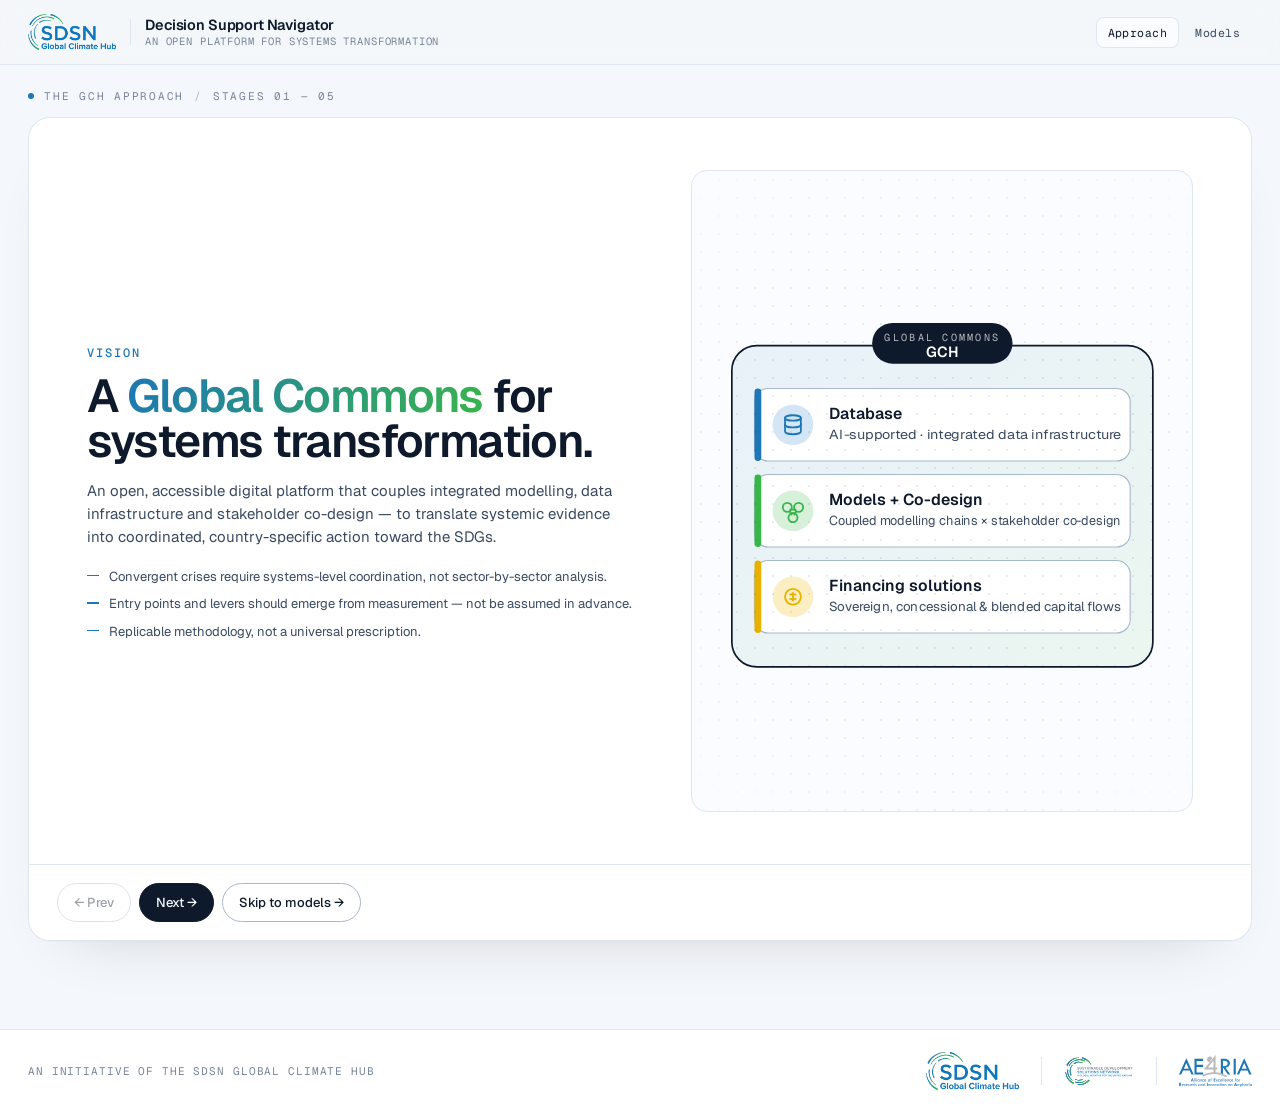
==== commit 8a5b9f98: "Workding changes" ====
--- a/index.html
+++ b/index.html
@@ -1,184 +1,471 @@
-<!DOCTYPE html>
-<html>
+<!doctype html>
+<html lang="en">
 <head>
-  <meta charset="utf-8">
-  <title>Decision Support Navigator · GCH</title>
-  <style>
-    * { margin: 0; padding: 0; box-sizing: border-box; }
-    body { background: #f4f7fb; display: flex; align-items: center; justify-content: center; min-height: 100vh; font-family: -apple-system, BlinkMacSystemFont, sans-serif; }
-    #__bundler_loading { position: fixed; bottom: 20px; right: 20px; font: 13px/1.4 -apple-system, BlinkMacSystemFont, sans-serif; color: #666; background: #fff; padding: 8px 14px; border-radius: 8px; box-shadow: 0 1px 4px rgba(0,0,0,0.12); z-index: 10000; }
-    #__bundler_thumbnail { position: fixed; inset: 0; width: 100%; height: 100%; display: flex; align-items: center; justify-content: center; background: #f4f7fb; z-index: 9999; }
-    #__bundler_thumbnail svg { width: 100%; height: 100%; object-fit: contain; }
-    #__bundler_placeholder { color: #999; font-size: 14px; }
-  </style>
-  <noscript>
-    <style>#__bundler_loading { display: none; }</style>
-    <div style="position:fixed;bottom:12px;left:12px;font:13px/1.4 -apple-system,BlinkMacSystemFont,sans-serif;color:#999;background:rgba(255,255,255,0.9);padding:6px 12px;border-radius:6px;box-shadow:0 1px 4px rgba(0,0,0,0.08);z-index:10000;">
-      This page requires JavaScript to display.
-    </div>
-  </noscript>
-</head>
-<body>
-  <div id="__bundler_thumbnail">
+<meta charset="utf-8" />
+<title>Decision Support Navigator · GCH</title>
+<meta name="viewport" content="width=device-width,initial-scale=1" />
+<template id="__bundler_thumbnail" data-bg-color="#f4f7fb">
   <svg viewBox="0 0 1200 800" xmlns="http://www.w3.org/2000/svg">
-    <rect width="1200" height="800" fill="#f4f7fb"></rect>
-    <circle cx="400" cy="400" r="140" fill="none" stroke="#39B54A" stroke-width="6"></circle>
-    <circle cx="800" cy="400" r="140" fill="none" stroke="#1D76B6" stroke-width="6"></circle>
-    <circle cx="600" cy="260" r="100" fill="none" stroke="#0F4C75" stroke-width="6"></circle>
-    <circle cx="600" cy="540" r="100" fill="none" stroke="#F39200" stroke-width="6"></circle>
-    <circle cx="600" cy="400" r="60" fill="#0F4C75"></circle>
+    <rect width="1200" height="800" fill="#f4f7fb"/>
+    <circle cx="400" cy="400" r="140" fill="none" stroke="#39B54A" stroke-width="6"/>
+    <circle cx="800" cy="400" r="140" fill="none" stroke="#1D76B6" stroke-width="6"/>
+    <circle cx="600" cy="260" r="100" fill="none" stroke="#0F4C75" stroke-width="6"/>
+    <circle cx="600" cy="540" r="100" fill="none" stroke="#F39200" stroke-width="6"/>
+    <circle cx="600" cy="400" r="60" fill="#0F4C75"/>
     <text x="600" y="408" text-anchor="middle" fill="#fff" font-family="system-ui, sans-serif" font-size="22" font-weight="700" letter-spacing="2">GCH</text>
   </svg>
-</div>
-  <div id="__bundler_loading">Unpacking...</div>
-
-  <script>
-    
-document.addEventListener('DOMContentLoaded', async function() {
-  const loading = document.getElementById('__bundler_loading');
-  function setStatus(msg) { if (loading) loading.textContent = msg; }
-
-  // Error sink persists across replaceWith since it's on window, not the DOM.
-  window.addEventListener('error', function(e) {
-    var p = document.body || document.documentElement;
-    var d = document.getElementById('__bundler_err') || p.appendChild(document.createElement('div'));
-    d.id = '__bundler_err';
-    d.style.cssText = 'position:fixed;bottom:12px;left:12px;right:12px;font:12px/1.4 ui-monospace,monospace;background:#2a1215;color:#ff8a80;padding:10px 14px;border-radius:8px;border:1px solid #5c2b2e;z-index:99999;white-space:pre-wrap;max-height:40vh;overflow:auto';
-    d.textContent = (d.textContent ? d.textContent + String.fromCharCode(10) : '') +
-      '[bundle] ' + (e.message || e.type) +
-      (e.filename ? ' (' + e.filename.slice(0, 60) + ':' + e.lineno + ')' : '');
-  }, true);
-
-  try {
-    const manifestEl = document.querySelector('script[type="__bundler/manifest"]');
-    const templateEl = document.querySelector('script[type="__bundler/template"]');
-    if (!manifestEl || !templateEl) {
-      setStatus('Error: missing bundle data');
-      console.error('[bundler] Missing script tags — manifestEl:', !!manifestEl, 'templateEl:', !!templateEl);
-      return;
-    }
-
-    const manifest = JSON.parse(manifestEl.textContent);
-    let template = JSON.parse(templateEl.textContent);
-
-    const uuids = Object.keys(manifest);
-    setStatus('Unpacking ' + uuids.length + ' assets...');
-
-    const blobUrls = {};
-    await Promise.all(uuids.map(async (uuid) => {
-      const entry = manifest[uuid];
-      try {
-        const binaryStr = atob(entry.data);
-        const bytes = new Uint8Array(binaryStr.length);
-        for (let i = 0; i < binaryStr.length; i++) bytes[i] = binaryStr.charCodeAt(i);
-
-        let finalBytes = bytes;
-        if (entry.compressed) {
-          if (typeof DecompressionStream !== 'undefined') {
-            const ds = new DecompressionStream('gzip');
-            const writer = ds.writable.getWriter();
-            const reader = ds.readable.getReader();
-            writer.write(bytes);
-            writer.close();
-            const chunks = [];
-            let totalLen = 0;
-            while (true) {
-              const { done, value } = await reader.read();
-              if (done) break;
-              chunks.push(value);
-              totalLen += value.length;
-            }
-            finalBytes = new Uint8Array(totalLen);
-            let offset = 0;
-            for (const chunk of chunks) { finalBytes.set(chunk, offset); offset += chunk.length; }
-          } else {
-            console.warn('DecompressionStream not available, asset ' + uuid + ' may not render');
-          }
-        }
-
-        blobUrls[uuid] = URL.createObjectURL(new Blob([finalBytes], { type: entry.mime }));
-      } catch (err) {
-        console.error('Failed to decode asset ' + uuid + ':', err);
-        blobUrls[uuid] = URL.createObjectURL(new Blob([], { type: entry.mime }));
-      }
-    }));
-
-    const extResEl = document.querySelector('script[type="__bundler/ext_resources"]');
-    const extResources = extResEl ? JSON.parse(extResEl.textContent) : [];
-    const resourceMap = {};
-    for (const entry of extResources) {
-      if (blobUrls[entry.uuid]) resourceMap[entry.id] = blobUrls[entry.uuid];
-    }
-
-    setStatus('Rendering...');
-    for (const uuid of uuids) template = template.split(uuid).join(blobUrls[uuid]);
-
-    // Strip integrity + crossorigin — blob URLs from a file:// document inherit
-    // a null origin, so crossorigin forces a CORS fetch that SRI then rejects.
-    // The manifest bytes are ours; SRI protects against CDN compromise, not this.
-    template = template.replace(/\s+integrity="[^"]*"/gi, '').replace(/\s+crossorigin="[^"]*"/gi, '');
-
-    const resourceScript = '<script>window.__resources = ' +
-      JSON.stringify(resourceMap).split('</' + 'script>').join('<\\/' + 'script>') +
-      ';</' + 'script>';
-    // Inject after <head> so the DOCTYPE stays first; prepending the script
-    // would push the parser into quirks mode. DOMParser always emits a <head>
-    // (synthesizing one if the source HTML omitted it) but may carry
-    // attributes through, so match the full opening tag. slice() rather than
-    // replace() keeps us clear of $-pattern substitution in resourceScript.
-    const headOpen = template.match(/<head[^>]*>/i);
-    if (headOpen) {
-      const i = headOpen.index + headOpen[0].length;
-      template = template.slice(0, i) + resourceScript + template.slice(i);
-    }
-
-    // Parse the template and swap the root element. Scripts inserted via
-    // DOMParser/replaceWith are inert per spec — re-create each with
-    // createElement so they execute, awaiting onload for src scripts to
-    // preserve ordering (React before ReactDOM before Babel before text/babel).
-    const doc = new DOMParser().parseFromString(template, 'text/html');
-    document.documentElement.replaceWith(doc.documentElement);
-    const dead = Array.from(document.scripts);
-    for (const old of dead) {
-      const s = document.createElement('script');
-      for (const a of old.attributes) s.setAttribute(a.name, a.value);
-      s.textContent = old.textContent;
-      // text/babel scripts with a src: fetch and inline. transformScriptTags
-      // does XHR against the src, but blob:null/ from a file:// origin is
-      // silently dropped. Inlining makes it a plain inline babel script,
-      // which transformScriptTags handles unconditionally.
-      if ((s.type === 'text/babel' || s.type === 'text/jsx') && s.src) {
-        const r = await fetch(s.src);
-        s.textContent = await r.text();
-        s.removeAttribute('src');
-      }
-      const p = s.src ? new Promise(function(r) { s.onload = s.onerror = r; }) : null;
-      old.replaceWith(s);
-      if (p) await p;
-    }
-    // Babel standalone auto-transforms type=text/babel on DOMContentLoaded,
-    // which fired before we swapped the document. Trigger manually if present.
-    if (window.Babel && typeof window.Babel.transformScriptTags === 'function') {
-      window.Babel.transformScriptTags();
-    }
-  } catch (err) {
-    setStatus('Error unpacking: ' + err.message);
-    console.error('Bundle unpack error:', err);
-  }
-});
-
-  </script>
-
-  <script type="__bundler/manifest">
-{"8cdfd37a-21a3-4288-8374-51ce869b11ce":{"mime":"image/svg+xml","compressed":true,"data":"H4sIAAAAAAAACu1cTZMcN479K4z2ZfdAKEGCXw63D3vZ4x425gek25JKsyXJo9aUPfr1Gw8gM7Oqs6WS5ZkYR1RYhcpOZvEDfAQeQKZ/eDy9dqc3L3/9r/e/3d9NbnJpEhc437nf3h7fPd7fHT5+/OX7Fy9+/fVX+jXS+w+vX4Rpml48nl73R77/7fjm3f/tPcittRdaevfjD8c3717OH/77w/zzm5fvPro3P9/fzXfudf/7L+/efHy8v/v748sP//vL/PDyf9795fHlnfuN7++ikNy538L9HUujwnfuH3x/J5UmuXP/COPyxx8eP77/xb1/9erx5cf7u+nO4W//8P74/sP93Xf8U0k/[base64]/nhwP9/fvY1CKbkyUZK5RoriTMKqsQsTcfIhUQuuFvzr9yul5DmTFDyfhrTSLFSbEwrsAlX94DY7H0iaS65UKtzlpP/5zD5RiK4G4txlL5JCObnYKDeHVWbCmvJMtVJ2TMIm+n3KAWX505179eZ4vL/7+4fjf3w3/yeUgcFvVFAn9IpzopLmnCmLM2ntc6CQnFAKLiWoxuRSWNChEqHDmrq0wpAoBi9Q0rkeGPpJFMrREyea0lwSFXEm+wgCzIOLFJPLE8XY5Rh3pCQ+QOllohC6HKUB85NMWaIfK2EKRWfhXC8/[base64]/[base64]/ESilhzXS5eTMOCA0biB8smTep+QuuyDTFQClo5U9D6bGEs3Y+WhO4ly6LK7O5KIn3FzpVCsXXZzBYuknjI/WVGsniCeq/TVnkoLU3QJbmPO6MKoXChWX1yuqMvkYpuT+AiTWNTbmLTCyDQld7nCPSxKgKtFRaHLYSAb5QzHkeAQGnc5plRgSyOV4FKlUrscpbp2tz5wsuUasodbPcIuTuVcDa93PVJlyoAv+PnMbF6DN17Dc3WwzEkN/FTH12o8Y3ENeG9C05CjlI23qAthGnKUwtB52MpzvVGoXllAK2rHymrHAmN+dPWqLzU5rBiJ+EQpw7iV2mVfhhXGgyeC6W9wsP1r2Ec143JhAbNLVGH9uBLXc30edvWZKkXHpcy5YI5Mrp4Ew1HvDl/d5aJnKjBW0YF/1S5HYdMZwOOpgQaa3JTCQdZ0sVYDTQUs8EBTnZPAAJrsoy5wJQJU1ojVZnLRWCqeihnbIZcyZi9K7OD3VCyeRsRX/O6SKJW4Y/De7KoxRrOnFOdWXBuQ4QboFQIKM+U4vnqpusWYXKvwoCa7aVCHHRlKu1ykij/42kvGy1SLh+NukYqJsXjVQoVK7FpDWVvLOFNuvulENuIhVwakU9IuoQb1+EohHClUmi5o9l/[base64]/g1+3iV+HuANwQTawrRNuILrvFZYulAXYf/[base64]/dRgxwHNTh4mvbNbAnDZqLBL9vYmqltHu/92n20MUC3jqUcE3hfpSwnD3mAcVrqwAOYf/DSHLTHJ7vCY3sthEmu60qYilJde7ZRwhArpqFEDNmrf/G4wkLZrYKvHHZALuV8/[base64]/CG55qDUX7i7oVkrAyhIQwL4JHxXVeGiMnGyz11ZaQCTOG9mIwcebhQQYWTuGRr63w+cImxv2sQbwg+pERAmnit1C4cImgFAWTwcAMr8ChlDGGQJFN9NsiyP5Em0lZ9xdQA/ZhMKgl24wkcrakwXkvwRPgym31h8XX60iLpyoPkweD9SAznmqdq1v4L6l3x8hTNTEKYvZ8MRTcLgHKwgQGEyv7S8hZHXw8CVWzuqmTH/hBkJ8ya740DH4HqCWvqboLOgJA4LlkYult1gQnEqm8YeWSvOWqcjCxgC5DCQ7cwsQyjOxpMq4ke7iLHDfU5Xf5oxgEdm5xswJTDU2cvF5eeqgTsmZNjbmc7HK/3qhGYnU4aXU4n/U3Uld/s+skYmJNrywetJ4yVfkbJsSIOoV5rJrJYU0xtHQ5qVR7zqCxCbsdNWG3clGqweM5TZlu8qYUYQ+m9jeaMlJl+GIKJ4/OHFTxhRLPCcFHWhNuXmmq05xk3MYFlmFTLrrNFINRY3mBn5iYRt5IHcXuD7Cgdprw2sRej56ZxCy6nhfqkUEn85ZOhg2XrF/JJWPJugOzzOSGmO5T51gndTgD8NJWxD8F/C5diU3TnDtEKLYFmLwCkxcilBZg7uJSpqC7AFazUM3zjnOOSB2dp2jUgep+eX5CbrDvxppkpqSffhvZoNBchWOs6xaQtwIkDGMXo8AqKpcbyKNptKrYWN1K7y04c83dRvIEgxSAatS/pCjgosOFc9Og0cNj6dbZZv+MUjOCVLF9p8IKJpg6OHn9LMFdG8Gder/NrrnWX5d8I/w0OvKMTRLLkn9DdCRfQLREzWE8H0ty++PyzCLTN4VXkpjC16w+yTzcjfFzkPHUVnBn4+dP88iDn2uO+3p2vn18w82fpsL3uHmwRN/zefOSTVxy82fy5uePX5c3f6qh67n5Z1LTX8/N/5jk9HlvOyW2zu5x8J3+GBXfG8KXGfl5Z33n/7vJ0udSeZJxzuWfmR+RqjvXLPiaA9hcWCmdUi3liyu/yNKZxVmGn5qgnnNOr1OULaWpmwXr3aRHZgIaCGteE2EiyU7OLio/tqTjev6MOCKYONsIVJZtJDuaWGYGdSc9l5a7XKYAXFfkqKbEU4rzFiKWBcV9PZLCJoajqmoBnwY5AlsPHCT9jNsclGxvUq+x6NkiJKurib4wwdfAsDmZGOsVG+e6w1WLiVGQsi6ujJ/lTUVUIjJ4Yr5cVpsgmvONpLHSWr+6LrOrmyynp1KBVreSVeysBs18Rt0gOwsGQE5AYPWzTEKzSNHOfKwRUAoWsOAY2jitZwsN4ZwlodezOnrgDuoWE9PQZZIjqsKxK6cnlmhqFBrhGNMc9bDkmlBGtNgucuvsqLDmxs+sBx6N4DWXgS/ZEahoS17W2FeBqnphEwuSpn78TUB6ZXPwiSmhczjkZGJ1AvB8pX+Wu7V5m9btboLVI7rfrwfMVKyNJ93gvaRVOHOFMHg3STtFTScx/l8jD7jGiJMZgFDsqnPACJcRDJ0xgaQWvZphqRcdFJwswCbDEW0iwJZZTxstR44m278NFB/[base64]/XyhpbITDSfxgeV4fXfV6Nqg++oLABM7drgpVDT0pZLQDFk4sD4oz9RkaeVu+NRE/iu2cac5Hmu+/Ff3t/rZRUSuP08y2mQ9+L9QEcWrOJ0zsgQUZFFzpzf39pKY+ABo5cUG6wmuHvf6xv5kTr5r4bOIbJz5/xcTnZyc+hDoOQmHipzbGGnSTrun6wOHek0roYKpdB4dA7djUkgTanY1Q9Lj8Z2rnz9bOqD48X30TO63eKB0AjKkhNSeHSk1Oyib0CtTwANwE3OQDDuvFpR2GG95Ngkxqsr4dSzEkO06fNRlEOR1FyUREFgJjQI9COCDTf/RZ+YhSoXL0eqSU0W9vP7IhaBme9FyRj0UMrRtgFPazVMkSwH8yfCL7hdPPOgemCwwas9HiaVwuy/JQH0R5XzZHztmuQHFme1lkfZnGiyWTJB71nHimkj+9RSZAPCdkHlI55YNQag/BaCBoDWIqIzg+PupxNeCgYeu86dV+Qg1I3GCpYvam5vWsqh66TKdkSXdiseGoKZZTO+rp03ZAmvIIX6v7Ylt9vXj9lDrVTKH+od69XsGc+Gvde/gD3HtZ3XuZq56a3ByaHE4+fplAdf7EC39aD4N/l3/KD/nVrs/H8V6cuG37HjAPB5g3/q9PLvxf+qz/q4v/q8P/Jf3tNV2LTVPRAwq1Q0EWKMglFMLvgQJSr0vSYRA9hUI0KKQBhbRAgb8RChUEaolDs73V1ZlefRYKYBNVgRANCB0HCoNO9WgFQb4aBCnDsjSYm+d8Ba/OgvV2uqbiqnmlpWKck+XuDRgOTnTIVXPljCcCHwEzOIZA7dNbmPCKzgQAsxAjUX8dfGpFlgkvBlZ13Wlrnq7pfZiy/fygrr3XAZit5KLA+5et80/n1OKaroY4IYD+jJr0zJEGv1s1SVcTm57S0BMc2NeoCgdQsr2smWbdLZTN0Qg9wyYPOIRiuQ/d4mz9qu+Ao0tmjBHd+0xZL9D5kIdisIyzLjK8Cmf51ooHU1HfhZct+GGyI12MxE+gqJOGC3VqDEIkB4FN0IBGF3/[base64]/iiaERtTGJvSlIXFGmvpVFU0nYxdb91t/3Ld9jraOpILlt+HsqH5vBlK+tp5jVkJ0jejMbYJ4Gjx35Vsf3EEMtm5lQmLHNDEWYYiZy7gUB56ljiDcwZ9Iw9XWd+XFJpgMRggZvYFO2O4+vSWWFWgJ07lhFM1OBcKExmLGpKqOUO7iPomCHYakDC0v/1Scs1QQtOXheXgibFZkaqvwDk8j3ZiamNE2NQ56luP8K0aH6iX1YILLxioXtN6shezrkfws4vxGgRLUT+3uN22cbtx1+22jdvlr/O7Ahr2VaQnP18r/ifzP/4/pdSKSaJeAAA="},"c7fdef2c-3c34-49a0-bfe0-2e9ef19948b0":{"mime":"image/svg+xml","compressed":true,"data":"H4sIAAAAAAAACu1cTY/cRpK9z68o9AB7IkMZkZERmV7LwFp76IN8MqDrwmhrVcL2zhhuo+TRr1/EC5JV9Fiean+sDbckoDpZZCUzX3y9jAzy04fTm8P3/3v/t4fnN8fvvvvmk2fP3r17R+8q/f3bN8+klPLs4fTmJi/55Pv7t3/7nx+7kMcYz3D25vD26+c3L7/6x+tv/4tvDt8/vynffH9z+Mfy993br787Pr9hVxoaXxxfv31z/O75jRtx7/HN6e3rd5//PX54KIe88JBnMYxPHr756u7185tvvn398Prb0+ubz/7y6TdffXc8/Pfb+/vnN3/l/3T73G4OXz+/+YKdmtUJn/fs5GVMtdNo7Tg3qtbvZ6Xa6jyojX47yCrjq1Kn/Kq8vOzj/QFd6ph4kDgfDvezUSk8caXq/[base64]/UocKuHwzL9wxdcGtVaQ0JN+cSVisudU2s+FeLWJ2aq1WehUnk9MGqmd2VmaoPnQqox+D54ZqrS5kqj8OFwF5PrOnNAET2YxLRGnyu12vKbF8yFah0xBBeZuHRiH8uIpv0ArxJYLTS6LhKDzE/VqXHMvpg+QvTNSOTCQJh3BjLSQDQN5BiQD/Y0kTYtXzaqMl5edvX+cDhk38UWK/iAoeyuuRzxm8/+8m9//X78+9b4kaMPfZXfX8758/+I/8ucuVIfY9JOZnw3d3IOBdQ25jDcIrPRsDGLEQ+fndppNjKRY6Ux2mlW6nqccfCqvGyDtOpUlVodB/[base64]/7O95vzg8EPa4ULCPrETN7/vVHjMg3z4HfzMmIWkhHlr07mSc59DSkv7bq7Ui09lNupDw112X9rx2WLML8xJAqdK1mWK6VQPH1frtLv9DyeHOeTHZh4fjChMVW1qjUT8yCR6X6lIBDIb9bbq/VyojRYaxXIM56YD30F58B2TFXm56yks+xCdD7OpeShZ/Kh7Dc21fmRyay93F/zTND44ZqNea9ypcjuGj6snJyvtOOPgVZ65vr+wzB/p7hYnHtubMvhDM9Ix7sKKhXkqVLzNheoICxXxgFD9LkLLHB86hfOPq2tYVKue7bQeKXUqcUVHT/HZpMPEJPrQMa2diGRXtrVxnzjCrYrj/Ojzdr7xIWMUa0c/YaJVYMIy5u1eMuIigeLGWBzd2bwNV8aLmH7XmH4fPp3BcK7TDppUEWUa3abWqXQL8L2elHpVyNLrqzxzPfqdlNtFf10v+ut6ij/hzgupB2hew0F6+j2bY/[base64]/[base64]/V3DmQZLC/[base64]/pvBXNq6L/F6L2m1mrOzzz5sCjkDwNzhFw3e2GNSvGQTHiQgFoljnrPowX4YMMM68S5dhTqbfXrjKBkGD9sYyC+JYpj2AsTYhkRK3sfIf5g8LglVOPc7fU6MRApLNxf+idEPkFkFHh/b2HCbjBAoON8Rsf5EhqEDkn0YBprlAx04zM7XGL31kYvazQS5A4ErtGDPydJh5QnxAhYJJyDY2gwSPcVR+sj9aajO4Q+H6AA1r9cZxzLGJ12839/[base64]/JOEMLpgBY5sW7u1dkIwirXSaKdCo2IJFAeR7ZFlEXKat6PeBmhnleNyEHQSnLtgGZA3NPwQvhvupLKGZ/clysCzj0VxQwot2y/[base64]//7wxRhwlT+H6cTWRRVeqc4Y1OtYqc6u30cohpI3/vWyUFycqvZfsUNWUvuour+R6rIiK7+qboDtZ9W9wD42lzhSNz9Td2OryTbdja66b8q77/kRutEw3F+S71gyk/8i5fHL8h0XZIpHXRnTh5Mev1XG43A43C6YXY+xKElvHwnB70kIWCqJLYQgDlzrygj2AnqEXAeN9tGv/kZ+VQYo3OpXA2w7+9UL7MOvilHxn+lXxag32fyqWGxpbn511/P1ulGDc+rH1em2OuVqZCHAXJ/[base64]/NV5BHMZkhsSRINaHj1OYWcXGduxk87J3aWWAeMgGgIGPDSiKYU/[base64]/mpDs2Ij9Mxs5HA5fBqDcQk9yYbfBG/l9Mhl5KtlHUg/7F9SjRzs2C4J4OA1GH0E7Lju8XuQt6nCiPzO+hzeHgQ9oGMP5M+SVQ0v3pbB/[base64]/PihE/q4QvpVVkgS62NOj+FTQO22uqcL4LMIPbY5LvzT9aujTmx19VHsZJ1XJ7Xr9nqdsDCu6PEJVWblbN8fYvYtyp75T16ZFVL2KE8Nl32edBRm7SC4vjizBHdb1ObpMfCc/mNKYyv3wP9jyvH3SjnWRjJqLDQKSuc93LNAHXbiuV6oTq1zLKvOG0MV8W0la0uWHrrVEFUdMHnBkJOXwMQbSE948TCTpb04uAjNU2YvNsNG1AlXg5UMvF3yO6zf8E20mVj8VCODdpFhKj09bi1L4XHmk9IWEFzXXESIK0wNxgHuIvDl+VSNeAqwLfQT9JZhPQOCULbM/MMHwEir57IPZmW27qEliI8pC+ViTzVotYK6sz990GoREdagdZ50BK0dBNerTRi4ZK7hD11N3EjHH6CcGHBdX2XIYdEX/[base64]/442nnhdD29D/cRHeK+FF3hdX2KJZDTM54lsoK0zFmyg7eb//vBFV2qxOcBPdv+sKynng6Vm0xmP2D3boXO9jhnWUAt3xlb4fT6wJSGXe8ZaDG2c9ftZKKr/4t0BL3e/[base64]/Cbp9c9W1i9og6CI+qjadkzcuMF2O+nD9KJc8r5qdqyxKb/rbZ8hkR2PIOoEdUA1ey9stWqk/OlhOzR5R7ar4ax370LTX5Bppx9Ztq9t0tdKJGoYNO1j/0rpr9FY8oIVQapX6shfhtqsVV4Q+WYgiAzbwVa11gv1TJxobWz6qHiPLSeOXIUhChUQHdtoqIXc+P0A2ny61tbLOpL1gHLliKcQlX14tnO0ABr4/kKvLNIb0Gk8uM8gNWo/kmr2lte4TBOBpj2QHk1bMb9mVzVQwnVXKndUudr3uK0KKqi/HDX5SRcIHId94ByohTbV12BraOhaieamj25pM8IsEt4Ag5xa5bt8vYnVWdnMvm3ME1QMNtS2jzOaOd6ekloy3L2nVkgrqntmId3XLtepHStkw6LyltzSw4FtqSMQnbBivIub3cs5xxydHfLbuj01rXxdklhte/vJjciLet7eb6iJI/wUrr457w//+eMDcnLU8qebpNeeGWOwTCYuMRqiBBT5hcxhtTim7k8owIyOUOoOtVzTRU98lWPy3zfwReTqLj6WbRzOH31zTaGQ6k0XboLLw3HmsQ+xXTaLEQak+2ZCZeRB2s60+fg4ec61Y1czHvkP4ehssX9ua7SR9Obz77P/CPrxZUXAAA"},"017fb20d-a23c-406a-af86-e4d6746f5369":{"mime":"image/jpeg","compressed":false,"data":"/9j/4AAQSkZJRgABAQEBLAEsAAD/2wBDAAQDAwQDAwQEAwQFBAQFBgoHBgYGBg0JCggKDw0QEA8NDw4RExgUERIXEg4PFRwVFxkZGxsbEBQdHx0aHxgaGxr/2wBDAQQFBQYFBgwHBwwaEQ8RGhoaGhoaGhoaGhoaGhoaGhoaGhoaGhoaGhoaGhoaGhoaGhoaGhoaGhoaGhoaGhoaGhr/wgARCAHxBQADASIAAhEBAxEB/8QAHAABAAEFAQEAAAAAAAAAAAAAAAUBAwQGBwII/8QAGwEBAAMBAQEBAAAAAAAAAAAAAAECBAMFBgf/2gAMAwEAAhADEAAAAe/[base64]/AJfO4bBznRT6Wc6087q4naO4oKbNI3j5w6ib+4l5O3uW66d0c358fRLi9o7a5vph3toekm07px+KPopDzAAAAAAAAAAAAAAAAAAAAAAAAAAAAAAAAAAAAAAAAAAAAAAAAABx7Y9+ij5u6L1K4cL9d1wTkOR2bBONa99MYJxeG+gBI/NH0v5IGl2aOA+e45Z86O/jgM32T2cSr2qhxanccM5TCfQOIcHtfQGOQlrdcc5JO7tInPadDjzhmJ9B+TkXjtGCcNmI/qxhe9xwTUeMfT2AcJn4Lthym5smARuufRGMcxgO9xRynm/[base64]/7kAAAAAAAAAAAAAAAAAAAAAAAAAApq9eW0ue0pj6G54OhueDobng6G54OhueDobng6G54OhueDobng6G54OhueDobng6G54OhueDobng6G54OhueDobng6G54OhueDobng6G54OhueDoeNoufNuQDz/gQABmrYTNxy0yMdAIAM3CWPUkmLTNibxstgWFd7iNcpbT0zB0n1bRn7FplqufzTKxaYwQX5CekQI5gGVjreQqLqbQQAAkI+Qnp367au+n+kgAAAAAAAAAAAAAAAAAAAAAAAAPPq0c85pm4XnfnwUxgAAAAAAAAAAAAAAAAAAAAAANo1faL7NXFMYADatVrPbdJ/lnq+3oNOfEdDrzvOm+467DWq8OlWed1t2lds557rn6dDadato6Nq0F7ry6D559SenTdY1ryp0bJ5knrvrRfMV3y/wA6qbLKaJ6jlv8A656np0HxoI6H559VO/3uc1N6leXe5mVhjn5wRQBIR8hPTvtziMTq+q+hHz2jn9CPnsfQj57H0I+ex9CPnsfQj57H0I+ex9CPnsfQj57H0I+ex9CPnsfQj57H0I+ex9CPnsfQj57H0I+ex9CPnsfQj57H0I+ex9CPnsfQj57H0I+ex9CPnvMm3ea6ts/f3PQt1Wb1k+d7V215f5mCAAAAAAAAAErFbrbVDXs7Ovt13IzJmbc3zbezc8GnsvErmBAAAAAAAADaNX2i+zVxTGAAAAAAAevIBss1oty+/dr2n2Ld9vrpaKbm0r2b3Y0m7Nt0x9SRG1a9H0rntHquPyAAAAAAABIR8hPTJhpmGnoFc4AAAAAAAAAAAAAAAAAAAAAGf375y+iNX1GWNX0qzesnzvau2vL/[base64]/MBAAAAAAAAAD6H+ePofT9LmDX9Qs3rJ872rtry/wAzTUKm03ZijpPeYMmYuwRGw2oNMznuAEpOalt06cHH9VMXIvXyGzruMqu4108e7N9Hja9dn77NbopTJarcxIpl+vdJ6Y9rKKW7tLy/q3XXldgwY1XhOe4AndddjE2m/UEisrWJK5U9q87btBMzDpkBAAAAAAGxbLo+b09SSzoGzNpjL120iUkIC1FdksxNJvj7PpE5XhlY+PFo3TGi/NtE1ai5RNL0L6iubj4+FHHDFMAAAAAACQj56e1qGzMMCOIDYde6LfdpsZtOxT05o3aURzVutyK6jib94m+iV3/VY458Hs1ye+mOjxyuk+t/xkava6TAz20l0PCjjpM82VOi43Qo4hInp8NPTVMTcZ6K8wdA0yubCFcoAAAD6H+ePofT9LmDX9Qs3rJ872rtry/zMEAAAAAX9u0/Yb7vGdr+CbbYgL60vm6ddV2rG16ybfe0manr42XR5WKTvnTUtzwtYrFdu9aeTsd3WPKm7Y+o5k9ZCAzsGmQI4gAAAKVG4azidH6+tzl3x038Dd8HA3fBwN3wcDd8HA3fBwN3wcDd8HA3fBwN3wcDd8HA3fKHBHeNaRyxt89W/Mne62rwN3wcDd8HA3fBwN3wcDd8HA3e6nA3fBwN3wcDd40eufn7ZHPBFzUXDprUpgAAZ+AWzsmITebrBzs9sGSxMEz7VLaN10y5n20Ra/j1zSeFaur3l31N7eNLRBnxqWRD1nYOK282X1+ZzPUd5iuRn68jnORNkqEcgAAAH0P88fQ+n6XMGv6hZvWD54tXrPl/mYIAAAAAy+l8pX29NcyW79D8c/[base64]/Ki2+W9HS6jE6IdOqw2hpdPgdORUOfnAAAAAAPof54+h9P0uYNf1DHyPJwuC7Ry7B8TEDl5AAAAAAAAAAAAAAAAAAAAAAAAuFvrGvdO1fUZtTV9KAAAAAAABzeHtT3DXvmXiZfbKhJvjEt++fOhx/byuebnqHRvU5S2Fr+j78P1FO/O/[base64]/R2DpzDY+W9L8n0N0l4OGtyaRpUl2YfrMe/8jF7vqWyepnxI+bxaZc7a4Wb8nXvGb899aw/R7kpXDsAARslHIkK0qkB59CMpKCLjtl+YJdwfGSz7NfGVUfZj4zJ+zHxnRH2a+Mqp+zHxmPsx8Z0Ps18ZD7NfGdD7NfGQ+zXxkPs18ZVPsx8Zj7MfGY+zHxmPsx8Zj7MfGY+zHxmPsx8ZkfZj4zJ+zHxnQ+zXxnQ+zpr4e+9aotKIWL4AAUqsou6/wA/5P6Hm9L2rhH0F0p82JzY+3XQPprifa8eniFJC18z+zYnW+V9+6/Pxc/zSvi/MdcaZt/0fmXVK6uYDx6oWbdy2BJFetMwUzKYmX5dc334YPqZ/P1Cb+m+flBs543n15RTQ991mcWTIWsuNFpdOtv16vlu4CQj5CF8JAAAAUqOCQ30m9Hn8zXvpNePm6K+pvJ8r/RcZdzdOFdZ5j0HFp2uM0bD78NW2rV+hb88HHbRHep83iyl/wA9uEfgSFe06P0yK2vg1icwpjjv6nXByPmPevPPp0AR0jGzEjWlYkAAB8wfT/zBaOR0q6wPR5AVuosJHYOVNPpsHiYg1zNv0jVzxMgmiqFFaBUUVoAkCpQqpUApUQpUChVQX/vX4K+9aSFAAClbcR5gNVphwcct9/499Z52VK7FpvLrsMb0r5nz+juPZfmb6ar05RM6bT5v9c6Xs/jBp8NH2Og6Z5HKN3+Pgd+Dot7inZvd828pXpqefXks27lsHk0nBrT5zgy8TKic/Hscs3a9xiufS/q+dPxGfsnTRo+ftOHK7vHKdarb6gr89dkidhBbj9P27p5kVteo7dHRIR8hz33wkAAAAAAY6L+vSUdMcU2jWZPH6UDucVnel5/O5DIzPUyY2z6vGeh4k7L5+H0869g5ljhpj5fVNm02u5mPm4cMJsekYfXb3KP51vHlb92v+bPmexlsLNXRslGzaRrSsSAAA+Yfp75hvHI1XatPVKyXLN2sblfw8Hz/AC/V3XM/rq2K5I0x5IXFic7VowY7bbs20tes7NlKeqJpVWHlUmitAqgoqUVFAlWgVoKlEVoqKVF771+CvvWgKSAUqU0fa+R+dhtyeJtfm+fjeoDZPR0cJxez8m+zwdg5r1boHlez8vd92Zx0fP2J9GW/O+sg9D6Bo3geZkTmFmds2Hzekr6fxsF0DXIOOf0dWEm/R+oefXmbWbdy2KVHPPExD/O8Ufd5N2m9m5u6ezEXKTWR1zx2xWZfpeNxZixa0VD7ZD34ct1jo9nnx2Tf/lzs/H1MfbtQ2/v4Wp77xXsXLrmyEfIU9m+EgAAAAAPHvWOnLB53qmu/UeVv0zCyXynrUyNQt+74W1WKxGry9v8AWozNL50VfwIzZPmm3Oeqy8ppXbds9YOQ8/DCWcnF9LpgepS3fRL9L+dsrDp+or+q7T4PuVjZKNrtka0rEgAAPmP6c+Y715Iq0Ue7dxFyawtmyZoyG3bI4051Ny+KiDyMmM69ZLAyMWIl/MDehsOm7hBTMUvWdesClSJoVKAFRT1cmtlk+EWae/MXoKyrQAkVRe+9fgr71oCkgUMCa6zL8CyvZ+b6Tjetx+b380t7FD+Hm3idZ30PtlXXqABTFy6Va1xnvvDcvh1v3Oh04c96JH8t6fV9i2/5V+levoy3mtO3jWbdy2BLH0nftKy147dhOodKZMtTIpzpn4s50r7obVilcCa50NLRNuOiTEPMR4sLoXS9Pbt43zhnY+G7m3YuO9irhzZCPkK+9fCQAAAAFi/iTS3m6zY2YMrRd4ze1fmrA+refehy5Vk4dzd5edmZkbTlcs+9jyZ4LcMPIx5kXtnnBw1/LyYHtGZE5GTe3nCu4XeMHD6Nsvb1dU6PFS2H1ZL3arg9/wBxvmB7ZtyrSvDUAAA+Zvpn5n6U5LWtdHG/tl+9jxR+DTFqkbcBIW64uLl3una+zdd5cpSU1bKhv+k4ufWL1uajudLGtdX5Zp049VdPfyqKU9UTSnuqKXcvqXfzdG3yd0fb85tsfqs/NdT1r6NjM+z5687lrOX6LBXPHLXQVsrSpe+9fgr71oCgBoe98g1+fz/atY6n7vzerRPTuNcuvUugfO/0f5vrXqqed7NVCKqImqiVVBWMkrURo/NonFx/dbXm79ovTzue9k43v3P0+3UrTb8JZt3LYEojiPT+BZK7fv2PtWzjh5+bSa0qd4Asc86Hzzt5OTMaPufGmozERLzmw4mWjbcdB6lp0zk+q9dg5V1aPPzZCPkI9i+EgAAAAMfIojUYzoEd6Pk6pPwkm4z+LoXPe/XeYCDnN/ykZXY6cuPjYtbr5tdgipe9iraz/OFO3Ph7mOxR2Lf5d6+vrnRvkHoj6D6NjsfJ8v0oNGbZ6Hheoy/FcfVndczbF6btWlfL9sAAB81/SnzX158pqpqyzOfq9eHKUjfdHSmPcrPWu0avNZ+fSeN7PBcqRnq+16a5mBO8uViIzYi1vVute3bzVcl497V0C1OJ+d18XyadKzG3dcs3YsW9fzNYzV8fl6stjwMnw9Kczdbj75+l7FyOd6edqmv9C0PL9DjPfjL6QRa/96/BX3rQFAFIKd4LTj03D5FJTi36P1/J7U2PpOi73G1BTkBKNrjXd3kY1/MxJinmlm3OYrGSnDVspXD7fK4nftSw/UVz4nJredluSZdLdzoen8lZt+7J7eExq/z79AcIpPWp6Gnc/XPjZGP3+frS7WfL269Yu9PTtaDv9L5uV7fsqlOYyu8lOdx/[base64]/A91jbNfmNX4cSlNGm5aIlT1SRlSUdIWdpO2ja+mcf2/r5urZHOMXth6PK6Vsnfy+iWudx1sPV42Kn7ZoO161Jp3y5oGdTpuOVo/q+ffdNisGm3Xtd6NrmT6PV1aY/Xvfe3wT97c5CgCnB+8cXz8I/beY7Lw4dA5FNSk289l1LbNOisPMafqpFT/rWu+PLlfeq8dGz2MLP0Z8abhs+t9mpWmLfyvSOzaf5H2sTl4MXy140zDbPx3dlpWn0X5lYwc7BmAlrnBvo/5kO57Hqux6M+RQmBQqjpC1awkzrXfJs3n1TNspWtBVQ5vr+Z64aOlbXq20VtdyMfIibgAAAAAFK+RY82b89L0/pt7d4HI/HRufbPJic3Mwdk34vBy1sLD3aD2ctfmoOTtvx4fb7PGmrZOwStOfrYcL1y8OAvZuL004ePLyzVrk50LJyetkbBg53hfQo2SjefSRrSsSAAA+avpX5q68+UlNWcpVNrz780t59L1Zt7HrrnToWjUt0riUyfXfthszEmUt5zKa8O5hbh382C+hOfb118znFmPxLTAY9/H4ehJSEFj25SuzaFdmvU4qHztPjZOyc+kq3j4DocXXRrknevxexayMiaaTj7Dr2X2bdPVOWm996/BP3tysFAFNE3vF5xznataiPG3dAg4W9n143SOUbXWd/wADPfUeJpk5LprpmZs1addYwd1d8+pSE6rKMk9Etw0rYtOlvovhN+ydV1DzPot2zNa6d5n0shStKrGBn4BVoM315bH83/Q3M+fXH37ivZ+3HP8AReiJltZ68ecdYjtk1Y8j159YPRWb0Lfjdrz256vg9S800vx/[base64]/p52267j4tueoVxvVNsdYuWeem7Yu2K2PKt638WidzlOfbtq8aX90jNHlZ0LLRdNEbnQ+Rx9LofKur4Ojx+SecjH836+796/BX3rwuFJAp59ocku7ToXyXvTuNgbnesTt+LqHSNv2Hlu6d+ewLfv6DyKqCqgrSzh8bYldWp8N7uTF7Pe/QPiofRveF9P8AHZ3bdJ3vx/qnn158/wB2xg52CgJY8XDQW7z+Z9Mm+H4930n60nZtWW/q+PsejNJ++N9Sx7Zj1Aavs8zo8Lr0/NdG94Hv2vmul/PWxYXzH2+17rES/PtgaTt3OvoPmvouRjZL5z6i4K3AAxLUhhotvA9UoK4WYtWBwtqjteSKz2qXadFY0x6fjYeTmWtWO17u5ujXi59rRMzoObpm95PmvFiTxrUx4uNuz7mmeNj1q31cjtWjWecb9laha5+b07c+TdQ87lsVzLu4/fwMaYrE0qJAAAfMf058x3ryRR3pWvn1LzSt2FnKrKdOEPsEfldM+BIWJvH73iAwr9uG067OdM64dI6fqUj28zb+XS2m2pI+MPza0D6vyNOuq2rtnjvuWblqtqKIvSlfMW9ZGLWa9Pvcv2bZ4MjgbDh2467k+Irh6mzdS4RvWnx9Pg+s8pz+xX71+CvvXz/VCkgAWucdM84+8FhReL4HrZOLsEDl72dt8cv9+YbeOabB9N9F3OPiNB+V+X69otITbz592ngWx6t/ZfM/DfE4MjEz4LP02zSs7e/[base64]/L8qceHF+cXPrz8qKkaWmMvdOh+b5eJtMh68j142zMRtbyNaViwAAD5h+nvmG0cjrS73pW3P4nXPEyF31TvMa/t2JTZqmdL53HZbw8f6F0eVwKc3SmnxtriWoTmrYi7t75+rTMTMU2GKkb5ddy4y9z1weP7tZfY92vXitiiLvNaRNVKpV8kZG5aLk9cs1G7jq/TLG5dlx3dH1/WJPX5sN96fDP3N5vsByuAApUQuj9RifD9PS5SK3DzN8FzyLlvvfYtzWudAR5hJCb+Kx6pOQG9bOHz/0GzuXs59U6D89fQ2GIKuVs3xHbxLq/f8Az4aKPPryWMDPwUaRYyZjpzxqbOp00b37lCf1faB86xP0vBHAZTpcXMaHF9QybV5HP9EkE802nZpfvz5boP0ryak6HWjh23TA1rrXq+P1WSxMvy/WuCtgAAAAKRcpFolbF+1Lxe8XTE5V1+314/IUX9gcW+h87ntbuP7eWcz4CbnzfMVuElwxc8lpzWs+rL1GU9dtsFIJTTs1jN3vt3juXdWmLPzvpxFu/bjnPVpXPuR0jHSkK0rEgAAPmb6Z+cuvLjNjZYPtCRzNgxfRWMKNhI6ZVvI2r0flNd3bc4bt5+Vs2pWrZrOLE2ZvskJVfPHXvcmm9r8prtucr5j6R1jfeJ6zepg26+eG3159Ui3moUpWkSrREgl68kTk7pW26vK1/EkY3juXLfqvXJ+6/gz7z42DnYAABSotaVvVJ7/MF36A1PZ9lynuMBvfHzuU7Fnvlmp77HT+rJ80xvcsX1dHF+xb3sFsHn1U8mlSQDz68ljBk7CMNmJYbMGGzBhswYdM0RmLOiCpsQgL0zUjb+WTYt5Y+d9I+ueanELnZxMb9y/p0LwAAAAAKRcpFolfHvwMXWuXeh5XSefxWB7XkTsRfw9PnZmVGVv1wY7cpfdo02aiI7XSVsNr4xpOxzeuYuctDR+Xwrg5cHTT6HYt++ZMjyt30n5+dOiYenYmFm+L7COkY4kK0rEgAAPmr6V4XTdxzY8vEyfY2dPncr0/jcP32/U9/wAvqvUNH8W5TWp1j70zM6L2fri1P1dt07Tsd5iemW7diffL0MuHvR9NWXXErTti1te+Oqz49eefWvmvlaqiBXzE1ETQJBFb9hNZeP8AVq/Px68U59b/AN6/BX3rzkKSAAAAAAAAAAAAAAAAAAAAAAAAAAAAAAAAAABSMk4tEryTreF1p8vTeyap9F89c8zvrV50Ba2W1NoS1suHakTuUJOV8maxcKErz2rVI5024+FLYfXZh1pj9Nfl5uX7e2TCcueHS/1bP6kj12Okvk/RR0jHcOshWlUgAAOBd9+cY08r7Jo1fT8fY73P63z9G0nLj+2Jnx+dPO7HUjSXzNcvyp4wvHLbLYHnGT79Yrlpu4tyzXp6eVbWfXlTr48+qUuKRJWgEKFU0qoBAD3TymAib/3r8FfetJCgAAAAAAAAAAAAAAAAAAAAAAAAAAAAAAAAAACkXKRaJUJpou9QccNTszt2mHCwdh1nrbxE34zfjwMqKyPo/lI7MicTb6Wbg2rzXWuP5rfIt4sdS+VcxerZtfOui9ckvC3RslV5e0IlHSMdMSFaViQAAHzT9LfMfSuhY+F42ZJjK167bls+HC+Lc5m/BVTL2Y9E56PotnUwvMTIeMMZVMRFsuza8RbIY1E3vNqlb3PFPFbevNEWoImlK0iQiVFYUVokAIAm/wDevwV960BQAAAAAAAAAAAAAAAAAAAAAAAAAAAAAAAAAABSKlYqYlhEqVFFQwc4jiPOfrPD9DJ82S2yaF7PgefNt6lK+fXuJx/FrpWXXyvqXXJLwvVjZM8vWEWAAR0jHIkK0qkAAB8wfT+sy+Kn1+vHyBX6+THyC+vh8g1+vR8hV+vB8iU+vEx8hV+vCfkN9eD5DfXiHyE+vR8hU+vh8gvr4fINPr8n5AfX4+QH1+h8gU+wB8gPr8fH77AHyBT7AHx++wEPj99gE/[base64]//xAA6EAABBAECAwYDBwQCAgMBAAADAQIEBQAREgYTFBAVFjAxMyAhMgciIyQ0NUAlQVBgNkIXQyZFgJD/2gAIAQEAAQUC/wD5aWtrHp4lXYW94K2tbWlDxVcyqOFSzX2NXl/OPWVfDFua6rOx27bw3xPMt7XL/icNKsbxCZldazJFp58w5ACtuI72hkgMkgGQ7eVdzG2M8FpYWAa0PxX3EQ6WT5vFt9LoRVsl0yv/ANk+0aQ91pViaCtkSoBx/aCRhaKNcJS8Fvm2geGrOzbccFcMxrI/DnB/EZriLGtrC1ruDbqRcwOBv+S5Vk7z42xRM5tVbyeJrXhniE8ycy7uHcVJdXFZxJLt7al4k43tp1OO5sbyHU2dpcloYHES+Foc2zsKCovSXdDw/[base64]/Y+OOHi2TOGLkE6t4ya0/E32iaNpJ0F9hwJKmBd9nzYBK/gDg6aGJwxwHCLBhRbtl0P7NzjQHAyp4ly7rT8OcQRruulAjT22mcEDWotuEIr5PEcFyf+RLNyf8AkPjFyeLftK/TcVuReDJrk/8AHNdCfZcAU8wQuBeEYJIXDf2duRoPs1/U3tXX2sHhYkgtFxDxEzh9OILmvvKXwlHlU1XwfAp5fDl4GzgTaWO7i7jr8LiPjREuaOhv6glZ9o3yFxZNCThPhSG+BQ38xrBE4VikBwjNWkv/ALS/1HHEwJ6C2hvgcAcPzQB4J+zuG+PA+zpU7y+0CvLLrL2YI3BJZMvhTg+4PFlUVxH704K4Y4thMqvtEJvreKFReDOGP+P/AOyHrIUpwIUaLhYoJGCAICJVwWmIJhmGrYcgiJogYMWM4MCLHRkCKN2KiOTuau3ommSYEWZgxMCxK+Ijlr4jnOgRCOJCjFxYEVzegi7BRwx8fWQileNhWNgRWYKFGC59XBI7DAFJZGgRYfaWDGOIEUEVkiHHmNaxrGBrocYn2jIp318SFIj4SHGM/ls2d2ws+0Nilkx4kE2cc/eoOEIUWVQ8tijHBiidg6yEIpgCkDWBEdHGNgmDrYYTFiR5CrAiqggjA3/8EPKweddGzro2ddGzro2ddGzro2ddGzro2ddGzro2ddGzro2ddGzro2ddGzro2ddGzro2ddGzro2ddGzro2ddGzro2ddGzro2ddGzro2ddGzro2ddGzro2ddGzro2ddGzro2ddGzro2ddGzro2ddGzro2ddGzro2ddGzro2ddGzro2ddGzro2Nej0/wBrurjo8IV5nf5IEksZ9TapYD/2ly/OQVTn/jDG4ry1coOEqZgRvp5o0ZUzCDYF5SSIhoi/x6gyhsW+n+0E9f49buSdYA2wZ/7bbRnEOWUGIOIh5s+WE4Dr/Hg/[base64]/wAlw/8AuXx021GAMycYbGjljftFHFFRrobBSzACskYhNl2wuRMKrZEpgB84BXFnzQflXxzMvOV1sBY7GTbYPJlyYjWQZLBKVguWtIRQkMIR4ijaJ5QsfkkCcqWwT8mRWshWqtbdy4kt86LHao4ow5FGKSoHDcOOMYCP/DaYUd+S44Wqbl7DM3WNoLkTfig/rW/5V3rLJzZX+S4f/[base64]/gd9ZPc/jR640obKqS4zqWS0h6o8cS0cxM0+cmIWJ/G4f8A3L+JUeqRoiKKHHMSIFjTDgxelFFiqoYcaTiQ4rjwGB6mBCEXBo1Y/SiY0kaLEFZgZHnfw4P622/c/wDHw5CxJKL97td9ZPc/jV6FWBNC0FuL/lE8H4VhMjwrBsh7D2bnvLJ38/8AicP/ALl/AVqt+BhHDznl1jTiR158gj0kmaPnFxDkbjpJnPacrcSZITEkHaxkg4s5j9r3PIubV/hQf1tt+5/5Bnr2u+snufxmEeNdV13u3KYjkc5XLm92Kqqv8Th/[base64]/dUfnzuV3RFhRliHrI6DlU4QjbVBdF7qA6E2uGr1gxQxSQhnM2rBJeaLFdBgsAtUaLHmGjVAnRxV0ZopNfHYDOH/ANy88JnxyEnElPl2TzzHWMl5G2cpmJMO3GzDtSRNPKyPYSYrBWEkL1mHVCWUoruqLtLYyjpImnlIOYcKdYfCz5JnFspR0JZSiuScdM6s2Q7RAslH6mR50H9bbfuf8Fhq8wbSc2dLtZg5k6bIq5xxzQx4bnuesN0PlyZkWXJdpu/[base64]/7n/AqXDGRgGHnwqwEvG17DVoKgZANhgkhDXgQba7mR2RASILqgPNkiCyRKkLGmBrwbB08h72xALEkVIQ4SsZHOSAFFJWxgJ3KxhH1oI7LtrWWPnwf1tt+5/[base64]/[base64]/[base64]/qTyRcspNZTTNSXHkKZjiq+uMRd5ZbkKeSoYpCIsu639NUu5US1jiBJbKiV7ojFiOC/ZKYo2y2n/P7+XZIrWWQp5elG5uElbBMkK6a/VKbzuGfo+AwlJhorjPPGU+GjOKx0ZXA6Z3TjjOYEEZQoCK4DhRXDL0rue+K55jxXGfIjKfCxnEG6M5wEjKgBxnDECMoMBFcFxmujzOI15kdNWrC1VjnKbHAUwFjKoGxnNAKM4YwRnAwEVwXsiuYbpHc8kVxCniuO48ZTISO54XNMH4S/RxJ+5eeFU7gU/wD8kqlFKFCmNmEcZ4plmNBwV178ZIf3Ghx94GVQtYfdbmR5qChIgskWpZAnIQlgSSiVRFKSjJJY29ewkOs3t72YwkysWRzLK7GwY/PH69rvrL7n8aLLfEWVMJLXzXncQXncMfR/D5w93wWaLzx2uiviR5SAbymRTuekVdY/Y46o7qFzqFznriydM6hc6hc6hc6hcOpd3wF+jiT9y/yo/XtL8st4yxZ/+UoIyhhfwuILIgjrCQro3sdkyxHEc7SayYLa8b3NUG4phNZFD44FHWFZAswYdgXzwHe1vUlKFxXikEkPIOcNr4zirCa6YQ8csg7cJzV+Eqas4lAqv/ykKMsuUz5k7VTVLCCyYOVWSYbv8i1jiLAo3ahZ/D4l/d8jex2cYOVs2mvXCHe9M9gkXdGbypNnrJf0/[base64]/MblbkB26M73PjktKr/[base64]//SscqODFY3Kv6uLF/pvMxI33YzUx8dSjiQxsLoiSpHzUDMrXMSZaR3IEFhYVBqi6Za+RJYRxPJ+0T97/AMYH3fMsLiLWtdxgckviuGk2q7aX/jy+vZwpE2RyWzhyY80UnyHeg/mH4JM1oMJKKXI3v417mKCRzPgX17CFl8yC4ro+rs+9n3s1dmj8brp2C+jzOI6Wyk33dvELXmqL0gi1d6Ze7b1cZw9djQfDl4OM9qjp2/Ui/dq/m7ipE7tXEZ9xodrGTVGsYSlxBpzj7mumjOFrGFXKNZhQTR6SeHU2z/jkjI9/k/aJ+9/4wPu+U5yMbc8V48jiuRqqnD0pLCok1zg2ccDXAsYwlfS/8eSGR8YkYosaF7iaNrq7EVUWHaqmNcjk+F3oP2e2ZI5A1XVcje/2PI2PkKV1Q+xfXsdRRXujQhRRcpucpucpucpvwi+j+CqoiTOI4sZVtAWFeECuWQXkBBePjusrp1ixEXBi0HKTbGig5gBCY0aB2PKX7z/vYNn4gTaYdu41IzSbzNCb0+KSMj3+T9on732/27NMRNcZGe9B0rygWsKmErSMArVTHxdgVTT+cH3fJe9o22URLeBJjkiGYEhc6Esal4SmdNP4wjLGlRzv586QrItL/[base64]/yftE/e+3+ypn1ZVxohRvGFVJIcxUnKNrZDzmdFI3GhYVjgi5b4q7NP5ofe8hy7Usp6yn109Yj7unHbx4FhKp5Nxbjl19jaRzusBNu6Pc5qZS/8dX1zh6L0lcGV/UDQ2FyaB4SVsDTLy4yptHQCsej29rvQfs9i+i/NeyN8jz5XRpLuHOz75niqyvxlSJMbUxExaqLj6SM7DULkw8Q0Za6/lwFrbiPZt7K/wDd7L9DQex2C+jzyk5TU3Fy2ajauB6jY1SyXpumKqhILQMMesYsNHqKskikSAJqMfLYNVa07mowRW7RicwaI56o1BsJ95ecaMkS65zIUtilRUcii0xhdXdkkKlJ5P2ifvfb/bGJqr/lh38pu/5x4/PZTICMW2c4pDoQJRsIUIwPa3k87CN2u/lh93yLmd2R4BpTa6csQl9SpNSQUhSZwdN5sXiCsJHtw8O2ZsrYpY9OWknjyJBIabYkSPExk042wYjpDru35Ccl6izh6z2O7Xeg/Z7Fx6bXdkuWOGKbYGnOhVT5OBhoHGxsCBu9BYokXFDigydHTkFqedn4sQ1HxAk7sr/3ey/Q1c8MIDHoRmC+jz1yXax4eWV++WkDBe5JT8Qr2qhB/gjOgRo0ZUaJUfanVijnEVFeRyx2aP6VMG/5NVUx33GbmLhm/dYz7rSHipWcSObgLFkrGI1E7JIVKTyftE/euz5Z/ZrEXI8ZBulEU2EG9iNA9+GY4IhnXGSHmx7xEYkx7MHM5mRZKmPdRwsIv8sPvfHJe4YX7leEKmWLYpCCTKqy25xLQc5IsM80tFw8tY/amvbsbrOgrLwoXgdXwee64tUgjQbzYBqDS0WLzUVWrWSnS4nY70H7PbYB2FyQdkYUuU+YaBXaYMOuM+SdPqkQWaYvbZ/pBGcJvS97YYJIZ+H7zrmV/wC72f6Evsw/0uC+jz7YEg7LQFgx41a0kKQBMbMCzJkh0srDuYrJfMYcbnPGQgsbNfoT7+Km9QOeN0ZRvQodrpMEyvCU42NeHQ7kI7pn4xPk8jWpMIx2VobNH14zt7ZIeaTyftD/AHvtT6Y7d5AjfIdXxY7JFsOFzRkYJXyRjVYTSteJ7HsryKjYb9HMVMCiNcIg3jmCa02z7vl6YjFXOUubM08oPu/GfiEEaa4MSzHIqTxlQrDo75LlPMedgIgY3kGAw7bSclZGIRxXtM0CPmIYcOpkzciUkWEniCH1fY70H7PaYSGYYLgOtp3VHrIe7Ai1xG5pkZuq69i+vZafo/8A1Ufv3EdJBxvJFNRm6iZZ/oS+zD/S4L6PNI7axklrlwsYUjLHhhhGSqmVBUZ9FaZr8CznPdXlaujxsV7dNdFR5D5HANrbAHLQwiR2hlv2uO0mcxqYxvMN9xHFH985m6ChSpq1vCrGKGEKO1vp2SBIUnk/aF+9aZpgg8xzqR0ZRRWDeNyjUx01JqRjpDhmR+rkkbxum7s6hrEjSCb7WTGkMWI7AuaxiR+pIesONjk0d5GmNYq5BpzzHCrosBrWQzYfhwRkl0p4ykA5maeQH3filnSNGe9SPjnPFdB4pRccCJZDlVBgYADzmjR2RheTKislhmxHwpEOqkzciUcaGk/iaNEydbSrBWuVrq6V1kLHeg/Z+DieakSuigWQYAkxqdgxKZURGp2L6kmBE5rke20/R/8Aqo/fnfq7cOh6WZ0so8tkusL7UP8AS4L6PNP7Spq4c7a8Z0crl/[base64]/m1v/qo/fnfq5rOY/5jfXl3Vxvah/pcF9HmlHzRvjniqrRGdG381/[base64]/FxWXdLZt3V97GKa4CA4sjBWRIExBD8t7Ue2dH6SWF/KL3nHcC4uhGk5wkXZYY70H7PbZO2nI5Slhh5YxpifEvrZfrJPuSP2lPao/fnfq5Pv3kfkTah+sE4COHETSLgvo888QRsEAgTHK0cebxFy2HmHkOFrg2rjF24Q4nKsHEM8Sgn45RmUhEewL2Rcedy5yXPwkuPHyfPsJrhvbFdT8YTBEh2oJjJztAarr6x5v7bJM5Yzv3mNF/NeT9oH7z2ema/JskjVMRr3MI9F3poxHqsPRp5bm7nm5uKNW5zNGMeuoSNc+crUJr8CJlXWrMJI4VUQErHuV1DMe7uSUPGD6eICM/JBGhQrjlV0Zyj6YrVA6Q1ZI1AZvMxGvasQ8gZbrU5HN+EPu/FIiQpJF4fr347haEuP4TEuO4SflZw8aHN7LF5mMSa9RMMdx3TTjiyZ5lXvN7gvnmIOFLIbKspTJ2XdBJnT2cISlxnBy4zg+MmN4Wr25FqoMMuO9B+z23gRtr4jd8mPruaq4NfuT3uYHqC51BcF8x4vrYjesuQEivO1e60E/lUo3NPNG9ZUgJFNxQPRlA75w3fLsF9HmyHbAisVdHWcQYkmEaQdswg1lOeQtsMYpU5kYj7Fug11ye7Ziy3xnx+JhEwcUclmj2Yi64OM5Wzb6DX5Mu5sp1aRVUMlTufXtkyw1bGqIRRCZMPHYAozNGX8tM/aljPkR+lZz5AxuJ5PH6a3Oi5tXNq5ou3TtTTsHIVmI/wDA6lGLuzeq5zFzXF+BE1wdc5reHSgYe0mq2HHu3gc7igmNtTHWDI2ICe1wnGARyVMcuHgR2O5MLFiRCK2mFIzuNzM7vKNWtRibIZUsKIBFl1Zo+KmnaH3vivF/qrTEbgpk7O97IGN4lntykuDWJ+yx2qvNjlL1ABLFeJxOYFidZHaRx4xV5kbmVrE39ltbOrnO4llLjbixkuF3nJeSSdXVj3LYY70H7G5M3Jm5M4jd/Rq1NZsVi40a437rZrFKLozZ0ZsH8ma5pmi5pm3Nq5ouaLm3OLU/LUHvw9cRq6bVwX0+bJbvjhrSdISPLkA5Mg5S1L3xEjyI5UrfkOsI0ZI2kx812rRkNh47GNl6K6Kc0NK/ihJIpV5W1bLC+m2rh7BoVznZAE57hQisWGjI+K4K4ScqEmn3vIZemg2pGDrZ8ayjo1Gpklg3E8nj/wDeu3X7u5c3Lmua/LXGaudIa/Tcua5rmua9oQEO7pghzrVHgKKVLZQBUFpxI7bXNdqjl/[base64]/9e3+3LcuQ4oxNnWQ5CmAqLtVPhiRUJkiY8ygHuRwdHVcRnd/NWHc3NiWRGZ9LvcEdQL3uZyMmEGQEmPIUY9WoZyYMm5ASdkWTHUr+Wuox6tYN+ifJPvlapHYq69ofe+Lice2xY9w3d/y1Y4tjZpH4XkkyBRArydl8q8qY5keOQ/PAeujCiOkOdXVxBgn0XtSASI82skCO7sm04J7z8NHZgwGrpEgvPNlAzfZY70H7HbLFzorFURY7tcZ6fB10bfhhqUHcxc5a5ylzlrnKXOUucpc4sNvncPj0DExnpjPTzddMMTlteZrgj+bHp+XlcPhkMlwSwnCQTUkWzG47mycjRm8141xsbcrhomQ/mwA3NxYPVMDDQWJ8s1QbDOTaf55u3Kr2qkanLJWJXgihlezE/TdklBKTyftAdpdb1zcublzcu3cublxHKi856YpnKqGcmClvEUkhxHdQTRHb8c35ZFiukOkHaZHt0yhA2TIuYIY0evnjZAObmW9gv4LPpd7j/pbir892mQbh4Gn2Sk/EC0chdGNaRr4u9/[base64]/VylX7qOXbCg9YSHTxYmFamxvsH9qN+n7JPK3+T9oX712/wDXt/t2JjRoqPbosce5zwsRkOK+S6wKgmRNqYdN4+Emqyx4t/b4b/yir/Upy6hZ6O+t/[base64]/AFCWv4bPRfrf6Nx3qvai5VzEJk4GmI9UasjewuiY/BOc51LJ0fxFXIJ5E0XA+98Sprk0HTyYeqoBpABSQEeQat8jCGDAHEsea/[base64]/GoWQTyftD/e+3+3ag9UVu1zIm5pw8ssKO8z7CbsaMzxvJbIomNe9OHg/wBX4iAMdbTyBtrFIi3l0/WPGd+W1/Oyl/[base64]/Ts9PjLJGFeuDnXBzrg51wc64OdcHOuDkgoHjDIYIM+XZSEZR2jHx6uwE1KUr1aNAueu1oVYZhq5w2yD8s0PiQZHDGw7QxTHydLg1KPvJM1YsQLsuKsMZnIIxPloKURmDnK3OpVSQ7LpZsaeCY1n0eZ9of732/2xrd+cpUSOrOXJc3GzHog2ElyJMhsMTl1cIbivfRShh4bhOJWE1h8S8QT3Fr64n5Fj/[base64]/s5D/VXf6Bz0YhpCk7KmcgizHtEaNIZ1HFXZG/Ts9PikNO7LohBzwzTIAZHPlxZJnm6/[base64]/[base64]/gdyv3pVv3Np3NzuTZncykctY/mT1iwnrd1SqlpWOWbMCQ/ILIUTXRE3slMc50NivSxGqnhLygy0WKWOu5yqIyNx8lhGhV2Sl/Mb3pnNTIgZUokLhXeoYooyJ6dkl5GP8n7RP3vB/Xyx4MW/DR3NbFE9z3RPu9EDR0eGmDKADHAOjgwUWNwmBhEvkbHtrSyc+DUE/Jmf/WbR2sWI/SNFGhrG0jtECITSM1fz852oU9F+pfRMXyRvVrm7Z0eQxEc7TYj92Dfo50srRIPV3kzYaSGuarHBMolC3rD8Q2PRxhiQDtAy04UFum3xN0pkI5Bw38qXxiHmVseAaUPulkmp4QteW+eDa7ETcsOJyU+B3oP2MvXwUWPNV4o9MJuGpI6s77fByv/AKrKy2qmzQLSytxYRwYOSYONup7cPay5LVK9cRrnZEqCyUHHYLKtm4k9EY/sRVap7h1iDI36dnp5sNpmNwvtiT8PTDRxyGWnBADZOqpVe9Goivlu2jlLpt61E3xGOhClI5kiKrIopGRQuYjhCVpI3IczRuNlbcf+I+NXSZj6zghMFBBDAz9P/ftkuK1/k/aEmt25uiJ665FcrMSKpWFnjAjyq/Ecug4EgycNxHd48SxuRGHZ6RuHpbwJcyXGsp5dYtYXbGI7+qT11BAAJ0QGjLO1frHA/wDAR35uU7UaYvqvlpkOSoSWI2qwmio5qtz5aNftSMTQ/[base64]/WHDLtjMf8An579wRO/BRfzB1+7n91xMXykXTK6VuY/HLrmny+TXCX8by3Ma7OIwS5EdzVaoyvFjyOItGzp6hpV3gsWMPKe3fXfmK1kg9cdzlcqNVy8K1k6ITT43eg/Y8tw0XFjJnS502JHxAYgsRunYQbSsv6J1aTsGRwX0N62zGz082EIom476W/SSUEWWPEYYrZVsW6V+rRvK3GSSDI6FFnZKrjw8RMiSOneCwV5FRGy5WnUP3yiR6NdqOjCw0xziMK1jxseMkPi1rVBYR5oWKnKVPn2yebv8nj9NbsMZxcDCYPJE9osIVxVSjlObW1KTWx4LYdxetYlTT2ChrWH33Nw/cFu7l1Q3uSUNUnTRiSNWE2xSP8A6pYE1jxyfgtd+alO1GN34ev4xfRM/v5oiKN8nRxXfPPTFdrgve82XVRZqO4RCq+EB50qJE8PMzw8zPDzMgwuiHL4ODKkt4IBrBpYdf5K/PEbozk5yc5OcnOTnJzk5yc5OcnOTnJzk5y85ecvOXmzNmbM2YWMw438Dgc/wKLPAosDwW0BBtVjPNhCIFuL6Wl6GvZFOQ7CO1xfk5ibcVzhKjGSEZ+CODYmEpKyFYpMrJMBRlVjkYaaUNCg0dYRojOpfIyM5RmV27FT5oR7uxDkZnWnR9dxGPbHkjlD7JPN3+TxhFQts544zFDImsj1/US59UyEPpApH4VRvIvH7bqyMrocAukWMiksrQbmCYb8KoJtSwJrMll1jwiaAc/89MfqETvw0X8c66sYv3NfxHr8v4DH/LXNewPvf6VCC8Dc42nSIQgTgS12qMbNWorfxFTcNCojU00eRWYEi5twcpzMfX1RnPsAx2SyvlDezY1xdU5jUwrsVfko9HBbvU6NAriOerV2rwRLUo+yTzd/k8bzOnsiGeTKIAiVlarBcQcVmasZbMvJqTKxktyksJrCdLXjYsQC8uytC7hNL9yATaksmsg5NRR36Dc78yd2rGL91F/EIvyav3f+zvT+A1dMXtD7v+lQgOA3JEYMsdrwI12R6m5CqVE1c7om53PMxKOUhe5pesmMaKogtTBN24pkRztHvI7RUksYQ7xuVI/OcYCo/a7GtwjlyOu1ZUhDOjxTSyVnBTnZEhAgj7JKFV/k8brpxJOLrErpzxxBnXvCxJzB7C8uqazlyla2fNNrGiF2gY/85MfuYhPuxl0wy6lI77gvpX3SfS30RPvvT5Iny0+a5p/ED7v+lQo6x29tnKMCwWe7kOlGdB3kFKkSitcsw/S2+rkY5yYU2zOrVyaLow3y9MkMQbWOejOe4uPM5BNlru6hriIwk0lZwUq5Egx4I/gksK5/k8fLpflM54hPcjIr9p5hUeiynbYxNrCv3lcTeNq7GouhSKjs34xUbj/mqrqiaaf9naaJ6f8AZy4mmafNc+WaZp/CD7v+lQo/Tt7TRN8kVOMKvq2vw8Hn5JkV9fj7amMtuozhAVCC3asKxFTmLo9y4xyIquV2abWkKgmkIpHR4ppb6zgpXZEgx4TPiksI5/k/aGul5v8Ak1/yQmjnP3NQvyaTbjn6rzdUQyom/wCav1zmZuzfnMzdm/Fdm7N2bs3Zrm7N3br/AAQ+7/pUICR2/HIihlDteBGPz85TPiHDMVXJjHIM0rbv+rFRHuRny5m0Yo55xqzgpy5Fgx4TPIkjI9/k/aL++a9uua5rmua5uxHaZrrm7Nc3Zrmubs1zXNc1zXs17df4Qfd/0qEFAs8mRGDKHY8Dt3m6mC5HNa9ZK8ljke5wdM5Zpxazgx7kiQI8FnlSRPI/ybDh+utDeDKPPBlHng2jzwZR54Mo88GUeeDKPPBlHngyjzwZR54Mo88GUeeDKPPBlHngyjzwZR54Mo88G0eeDKPPBtHngyjzwZR54No88GUeeDKPPBlHngyjzwZR54Mo88GUeeDKPPBlHngyjzwZR54Mo88GUeeDKPPBlHngyjzwZR54Mo88GUeeDKPPBlHicHUiL/pUITAt8s8YUkdlwSxclQJEJzY5pZq/hApsiQI8FnmSQuK//epElsdHW0Zrn28ZmEt4wmOto42Jax9rLaO9tYcK51jecSY0ZTy0A48pAYSUghuk6A6ou8UpCjDLQ+AlodzJjSF6xOcSW0ZZrw6NZGrGvlIMXVIgGykcEcpCjBKQ+BmNM9kxHm6tqGJMaIh5aAU0pAo+UjBdUnIZKR4Vd1z/APe/7/3X1di4vo30+GR7K/6p/8QAQBEAAQMCAwMJBQYGAgIDAAAAAQACAwQREiExE1FSBRAUFSAiQaHwMDJhcdEjQoGRweEzNEBQsfEGJENTYGKA/9oACAEDAQE/Af8A8uE2W0ZvW0ZvW0ZvW0ZvW0ZvW0ZvW0ZvW0ZvW0ZvW0ZvW0ZvW0ZvW0ZvW0ZvW0ZvW0ZvW0ZvW0ZvW0ZvW0ZvW0ZvW0ZvW0ZvW0ZvW0ZvWv8AdqyrfUyXOnswLrYS8JXR5r2wn8lgdbFbL2lBVvglA8D/[base64]/qaL+ZZ8+xDJsn4lHW4feGf+l00cPrL9QhVxk2w2ClqGvZhDfFdNBNy1R1GFrgRe6dVg37uRv52+HwUtQ2VuENTqxp0b6z+vknVffa5o0XTRrgRqgQe6jWNN7t1/f6+S6SCXEjU3QrGtt3fWX080Ky33fWX0XTBawaumNIPcQrRw+s/r5KRwe4kc8fvhScsNjeW4NF12zgXXbOBdds4F12zgXXbOBdds4F12zgXXbOBdds4F12zgXXbOBdds4F12zgXXbOBdds4F12zgXXbOBdds4F12zgXXbOBdds4F12zgQ5ajvm1RSsmbjYcuc6+zpo2yPs5CnixYSPvW1/ZdGgFy/IZb/j/9UyNjmOPiERY29lRfzLPn7OOoYxgaW3QqYhYhuf8ApCqiFu4ukxW9z1km1cWWJv8Aj4fRdKYbXb/hSzMkbZrbeyj98Kp/jP8Amf6jkRxs9vy5zqo48YcdwTqKS9m+vV0aJ+HEM/R+i6DJf8bLocmo9a/RNonfePrL6roknr18Eylc5xaTpbz/ANo0cmZGnr6KOmMls9U2kkv+Xn/tOo5ALtXRJr2v60Qopjb4pkTpH4V0OX1+SNMceEHwuuhS5+t/0XQpV0WT16+KNFJfL14IUxxYb+F0aGTFZufr910STDf1pdUX8yz5+whfs5A5Onhd3iM8v39XXSKfhy+Q+C28FrYfWSbURsmL25D161W3gv7vr5p08Hg1PmgLXAN8kKyPZ4HDd5W/dCogb93y1+iFVC05D1kmSwONiLKQgvOHTtx++FU/xn/M+xlmAiBacxb18F0hpfJn45Z2yzUtQwQhmpt+qYW7ANcR4ev3R9nyHrJ+H6851TJHRm7Vt5d6NRKdStvLvRqJTlddIl4lA6ZxxA+s/wBLp22L3PZn8kGVViPXrNYalgsL2QNVhyv6t+y/7NjqqXpJs9ud9/5odKytdfbjvK1Xe+fo/VFtSe/mrVemfr0VJLURnvFGeQixKFRIDe6fUve/HohUSjxW2k3+tFSv/wCy1zt6cC02PsIKiJkYa7f+qbLStGnrJCamb935+X7pstM0aeskZqU6hRTMbi8PWiL6ew7qdNTEaes0H0z3WC2lLith9Z/spZITFhYPWfsIGl0rQN6nOKVxG/npomSBxf4fGyFJjsQbX/UkJtC9wBujSWGLFkjR30Pq11LTGJuIlGnic0FuWV8/nbcuhOte6NE4Am+idRAXDTnn5Gy6GdcWX7gfqoqZuN7X/d+NvG3inUgzLHZZ2/BS0QaTY2Av/myFEXAEH1n9FLTmNgffXtch6yfh+vOde3AZcHcHiPX4ozysJbayE8xBNvWX0CFTNf18fqjUy6evWSZUTyOs0evRUE1Q37ONCsmyK6VKRay6XNixetbrpMvr5WXSp5HXUpcSMW4duJrK94a7J+9dSHj8l1IePyXUh4/JdSHj8l1IePyXUh4/JdSHj8l1IePyXUh4/JdSHj8l1IePyXUh4/JdSHj8l1E619p5LqQ8fkupDx+S6kPH5LqQ8fkupDx+S6kPH5LqQ8fkupDx+S6kPH5KfkttOzG+Ty/dbGn/APZ5futpFAPsszv+nYDiBZCV4yumSTvyDtM1iqIx4hXn+PrJSOqJo8JbkPmiJgM77kXVLsjdWqS4Rk6p4qRle9896/7UwJzKljnjc7F+KLKiMbPyW0qB37lCeUaOTpXvFie1yHrJ+H687te3BVGBpaBqunm97er3XTXWtb1aydXOdoPV02uu7vaf7+q6WGTmRoumVWze57G6oV1rAN0/f4Lp53Lp9vu+N02vcNR6shXuB09XP1Uzw8i27t8mfzbfXhz2VlZWVlZWVlZWUNQHzuZuVRdrVSzidWVwrtWJqxNVweflj+W/H2EUmzv8RZdOJfiLfE+aFe7CARn+90K+zr4d3l+CZXOZbLd5Lpxvp6tZdKtK2S2gt5WUdY5vv56eSNYTe48LfqnV2K+W/wA0a7Fe7db+Py+ikrNowtLdfXrP2HIer/w/Xnr6J8MhcB3T/[base64]/xGWVgrBWCsFYKwVgrBWCMZbqFYKwVgrBWCsFYKw9gZLFbQrapjsSiRaNphT2YFNNac33qolaScO5UjicipjJEQ4aKKUSRix7B/sU1YG5MVNM6Qlr1hVOLSJk0el1y9UWhbC37ydStIyT43RnPtEoaqwIzU7ohLhYeepidKBhUTSxgB9mWArZtWzCDMOaieM1I7BIHWU0yeI5SSc0RiUTNk64Cq6vCcNtVSfdIQe0859jdGVrUJmHxV/6V1SxzsB0UkGzfnoiGxPBadE42N1Tm8idQwSZkZqpftKl2DRmQUU+0Kr6tsbbKnnbO2/aGqqax8v2cSbE2M3cUJAVjCuOdtRt6d7rWtdUBvTN9iTZMJLhZOAKDrEhT1Fsgp/t9XWsopLjvIP8AulR3vYqsh2rhZUxdG0YDmm1LXOtL3T68V3h8U1weLhH2BRxSOyKMbQM13b2asLm54kJwP6OqkLW2CiY1x7+ije1w2b1LC9j8KiY4xAPUbNmbhD/[base64]/dPbusYV/YE4RcpvKZLiHi4TNlMLxH8E6N7TYhRtIaMXY0XKDX3v4KGCaXTRUH/AB9zu84fmuUaBtIGlnYIunG2XNfmc5rNSqjOF3yVF91UNSdq6N2iMIgheB8VyXp7B+TSm1WHJ6wRzC/ipIpGjvjEPhqnQNtiizRJlFi1YooTYqaVv3VcjNmiZJnuKkdJqM1HE73nmyaJGMvCzLeVSNpnPGLN/wAfVuYztxBo7LtFdSSm9gmhxyciwjRZAJrWuKdELZBZxNumuxDE1REns1VdHSjvI1E9ebXsEYKin78b1Byq9n8VQ1Mcou0oHtV78FO5UjWuObrKraYHZfmuTppZwcfh2rB2qpqGGGPHHmd6inrKiUXC5Tj2lK74dgFHVHn5T/hD5pr3OicDuVFq1Rm0rj8U8Y4/wVBGY7g+wIuLFS0PB+RVOcEZxZKWus37MXVVLKZNpfNNrnyDBILpow5xm48QiyM+6fwTJIYhgOimc2XTJUlO6Tusy+agpY4DicL/ABUskT6ZxaclSHpbnWyIVTIQS07h/lAmSZuWjj/jsyacxiBzTGka8z1ETqrqQnco2i1+fEumRA2JVRXsAtGblEB8tz3io6MXu9/5IxNZ7pyRpopG3UtII+9EbKilMkQLtUOzLa2YutnA7ViNNSu1aqeKOJto1U/wisZOZf8A5Rx4ff8A8oyOIttFC9zpGjFfXmpespIW7K1k9lcz+JKApeTqnZFz5vDstwqozvZWkQ0VTB0huG6FKA0i+qhoxDbNChAcTfVM932ItfNOjo8eVrX3+HwTGUBylsDloctT+iY2gBGK1vnnodfxUjOT2MIGdgc958PXwTKUskxuUEUU40/FVFBcKn5Nx5+vXy/NQ0cTPBVWzjcbqoq5W91uijbKTY6FUcnR3YlsWVLsd8rWQaG6dmT3eyQogD2AwnNPfDEM81JM5zstEeT4XyFxCqIYWu2YyTaB7hcJ7JGb7qBgl0kIPxTqSuBs3MI0VXfvKGnq2e66ypZpr4ZB2ZvdTXC1ke/oFG0tGamtgN0ImDu2upKeFseKybHG+wLVG1rJNLc3J3KNKyBsbnWIWxE1RiBu3VVjsNM8/D2AcDophLiGBDnbp7IubopaUSZhS0ckOqZidojs4xd+aiq8XvaKbTGCmVNnfaOuFLXFp7ikkdM/EVjc4KBksuTQo+T8Iu8qJjY22aEey/TsuDnBMYWFXsgbpoEbcb1UyksxLaNeBiQB2gTfeKNPG/vOClpWvGSFPJFIRIMt6lg8QoazD3T4KSUu0WKwxKF7ZGhzeyW4skzk+2bk2CFnxVVE3Z3HgiLjNMYIzcKY7f30YWXuhE0G6rJXQwOc0ZqmqaoPtG4ocsVlA+0g/EKm/wCQv5QjMN/z5w5xNiOZwz5piBGVSU7ojidzTPMcZcEOU5SdEDc25p69lO7CQgbi/bneWJzr5gqBxORVVUd/[base64]/wAZzVTRzQnMKnop59AncmNo2h0xvdUMsOyGzFgq2LpDhZHk2S2WSYzYNDUFbsnnOSkksLhSbR7QWqjpRs9rUe6PNVNS6V2LRVPKD52b7IuDiLjNYi/ENyt9kE6ZrZmsQ1Q05y26loHxOxwfkmPId3mm6Y0usSuUqIkbRmoXJ9QKiEHx7MUzodFHSuw7V2blBK58neTWHlCq2Y91uqraSmdC5zm6BUXJzKiHG4o0kcNXsjmFVU7Hx4R+CZM98VvEKBpkaRIuUuSoHvBcgLc7qjG/ZM1QjaG4VGZhLs/uhVFM2cfFU9OYG2PNXMLpyqGF+wc3eqeiZDm7MrJyqIDfGFW/zBTfdHYcCdEGO8SsD1gKDXBYd697xVUMQHihV7CPC3VSYpXd4/h+6jc5/ccfwTXxgYBktpisHKekjqpb4rLHgyCNQGtzTnvkAwhMZhba/bOQQl3prHVLbRqLkasYO/8A5CZye1hvO8AfNco1zpSBCO6NE50jjnosTWsuxW77UCGbQlTyF9O0xnxRZedh+SAzQ07M8AkF/FU82Luu1CIxNshSOhmxxHXVNN+zSVhh7r9FVPY0Yme8VDSGlgDPE6/NVrnRULr+PgmzGnhjjZa6rzaaKVVE7y/CPBVDTDIJxodVLVMibcJ7zI7EewI2B2K2fawN1ss0GnFcpjS29+apoXSyY2lDIW9k+JrlL9jqV9kW5KZklu7m3zXTdnkcxuOqEr6i7QobsIzyKNUyLU2UMrqk9zz+ibTMZmcynDLmPZkOFt1T4phoqXkR0zMc/dapq2CiZsqIW+PipaoNdZ5zKdLI+4fonOwNGBZ7YtRc2OAl29Ge0sbQNVE17nTXKbF/[base64]/kCMjRE43ui914sKEbi6W62H2LQtmNuXJkYEdkG5tQGqyw/[base64]/wDmH//EADURAAEDAgQFBAAFAwQDAAAAAAEAAgMREgQTITEQICJBUQUwMmEUIzNAUBVCUmBxgaGA0eH/2gAIAQIBAT8B/wDF2oVQqhVCqFUKoVQqhVCqFUKoVQqhVCqFUKoVQqhVCqFUKo/l3uLj7lCrT492N5af3hIG6zGeVms8rNZ5Wazys1nlZrPKzWeVms8rNZ5Wazys1nlZrPKzWeVms8rNZ5Wazys1nlZrPKzWeVms8rNZ5Wazys1nlZrPKzGn26FbFF1Vf4CrxofZG/7x7rj+5Z8hyA0KD1erwi6oV6DqK9F1Qr/pXq9XK9XK9Xq9X/SvR4jdGYA7LPHhZ48LPHhZ48LPHhZ48LPHhZ48LPHhZ48LPHhZ48LPHhZ48LPHhZ48LPHhZ48LPHhZ48LPHhZ48LPCBBFR7zRUq0K1qA09tnyHth1Argrh4Vw8K8K4IkH2hunb/uIO/[base64]/[base64]/yr1er0X1HsQd+MjC0/uomHc+1JvVDgyIuKjgDBVD06N4vca1WJwRhfQLMaNCjIxGRvZZrU9wdtxe24URa4KhVCqFUKoVQqhVCqFUKoVQqhVCqFUKoVQqhVCqFUKoVQq0qJlo5hC89k+J0YqVnsQc123sUWia9jtjyU9yPBQljS6uoX4CDbX/AKX4GAior/0sXBHDSyqkQPTVRdRUMXdGNr2aqMloqsU9z8SAO6xGFkiN3bkHKNVarVarVarVarVarVarVarVarVarVarVarURTmhwhdq9YiIRUczsjIAKrEm5ioVF0Veeyj9TlY/XUKDEx4htW82IxFnS3dXFztVUg6LCukczr4hxGy39tuPe1obaNF/UH/4hf1F4/tCnxbsTQEKRtaKGF0tR4Qhy6FQu012WbXRbtAKkNIy1Yl18HIOVu/KZGDcrMYe/wCxdyjGhstAop81lW7oXStIcN1EL20PZYkWsWY4LGOAjEZPyWJwZgbVYDDZIznpjw/lebnVTd1h8Hb1P3QarVaVQ8S21wUnyPs7oigQ0KYL9VDEKXKSC6mqkews0CYSXrEAsOuic/[base64]/XX/ZNxDRr3QGZqpsJHJ9J7bHUQ5Wb8ZXU0TZWtNAjI5x2XQ7ZAM8oxNpooXU6Tz0VpVOV3ECpopfTWOZ9qf058OydG9rqEKIOayhPI4BwoVMD/wmsc5UYz7Ub7uSaAS6oARttCJoomEm48KJvyUv6imbQAq6rgn/AKh9hu6OHu+Kjnlg0Cix0UmjtCi4jUJ+LkkFrgpXhlC9YqRsmjRSm9E2aymibJmuo1A0rVREj4rOFaVU5mOp2XdCJ1tx5Y/lwfIa0CDCd0WU2XSAgxjinRAhWGMaIOrVzVC5zhrysiLkGtiRe1+4TogU6MhU4u44Rt0wWJLgNG1WGIlGqx0MUThbzueSaIhrQo9HckT3PkcD2RjTYm8Yt035qX9RTfELunavPsDRR4r/ACUxDnCig9Mlk6naBGMQCjU4GXQqVkgbbXRNNpXSQapjS46KHCkbqfDSf2Jgc2QVUn5dFCytCPKIDIzruByx/LgYgTVAU4S7FQNtHB6Y0b8aLLKZEe6GgRkPYK4lXkFB1d1K2hRHB3F0hi1CGPlHcoepSjunzuxBucovmFb4ahbX4qwf4KRoDTpwkkha7VCVh+LUMU26gbyWgbJweo/gOLXWoaGqd1Oqnm8AJ2/tAvoiZeyrN2QMxKghsNz0+KCcbKfA01bqo8E6Q9SiwzIm1aODwWpkJeesKXBlwq1GV0HTTWquJ35Y/lyuAoomghaKnCqAcVaFmEBMcSKouAQcnOp2V7Fewq6PupGspVqKdxm+Ka5tKI1fsFGC0UKiBLxRPebbxoo3yPlt7J9zKkFP1jrwngkLy5XWR07qIVkHsFpG6iy6dXI7f2mtO6biHxmh1CimiOyMxOybc7VMfpqngO1Wjd1n6UVyzvtZ9oqdk/[base64]/DTqFsk5DYwpcTFghZDq7yvTse6U5Um/JLJlRl/hf1nECfM7eFgPVYcbHa4/8AsKGINN4NarHS3yUHbkZh2mG6uqaaHVWHsj+SyncqtVFhnStuBWUYpWgp2ye40sCDHHssEPyE7fnDiNlHiNdUXXv3TXwx/BwUcrX7FHUIwteKsXx0RIut3KED6VcmObTRSRZmyyXBTAtcDRHfmZvyNam2g6qSTqtZuo2BoomRBioeyAoV/cg02ko8gNE2YOFHI07FHRQyV0KnjscncmIwzMRS5S41l2SzpasRCyOLpXo+Csbe7cpzW0WKxz4ZLWrCzGeK48MTgmYbGdXxKxcjMPIHwGhXpHq0s8ZHI2C1ma/ZGRxdcniExZn9xUGIdCfpTziZ1eGE/SWJka2VpU+LdLo3ZatUEzaWlYP9AJ255AUXBXNVwVWlVTY3O1Dar09ha83Ci3KOuimiDiohlOUZurVPgEjFaW7IhSTsaKDVOdc6vM3dBFiqIz1J2KiOyMxPxChiDPluhTZWk6OXZeE0Ufqq9BR5mPontpqFsVnB7LXqQU5cf6fn/mR7rAQSyyZb9gmssFE/RidGJpXvdsvTTQOZwxuGGLhLO/ZYX02bEyUOgG6ggZh2BjNuS9xbbXTmvdtVdKMjbaBSPa4CnDDY1sUdjgjqfYG6O6ilkiNWFYXG5ukjU2NrhULKd4qE9zR/93WWX/FRwmo8FOAYNSsTjBDo1tVJiJJj1FHgOWMVcn0an4sNNG6lNjfKbpU2PwgANkBduqaVVKuVvSUdmq7rVeko88bqi0o8H8zek1Qmad1PJc3pTIMXHsFhIZ45S540VFT93Dg3SNvdoFBhIoxoNfKY2i1aasNCmY2zSYf8hOhixDb26p8kUFHSHWmyfipHCkYtH/as6urVGOql9MidqzRTYF8Y0NUQQaFDldJlC5DOxTqNUOEyxVUYFSuoVNk1vUVQWInrVelycdlXqVdPYBRNeDv4Xsonhjw4qPFRvG6zo/8AJZ0XlNlY47qUg7KOIjVri3/ZCAR6jUoOFKuQpvwJN1FLPFCOoqeQSyFw5ssS9JTIhGaBU0qreoIDRyqKNV3UVXoRd1KuhR7Luu3tu/hyCdlbIRqVY93S1YGGVmIF6prqqA/FHRU01R8BSzxQfIqb1GR+jNESTqeA5WfJXaoP6aLN1V6vV6uVyuVyqq+27+Kixr2aO1UOJZMd1rWoVQpsVHD8ipvUZH6M0CJJ35ByjRXq9Xq9ZizFmLMWYr1er1er1erlcrlcrlcrkTX+CoVQqhVDTm1WHx8sO+qmx8knx0RqdT/oc+6P4H//xABQEAABAwICBQYLBQYGAQMCBwEBAAIDERIEIRMiMUFREDI0YXGSBRQgIzAzQlJygZNAQ5Gx0SQ1YnShwVBTYHOCsqJj4fEVo1RkcICEkPDC/9oACAEBAAY/Av8A+rQ4jFuo3cBtcV41F4vgMK71dzDI539Qr5oYMXG42iZlW2Hrbmo8ThBC+59hEjSf7rC4qYNa+VlSG7OSfF4XRl8QrSQVr/VeNYlsbH6QtowZcpsIDt1RVYjB4uOBrYmk1jaRsNOPI2FjPGMW/mxj+6Es8mBw5P3OicfxNVJgcdhW4d0UV9WvuD89o+wVw8RmlJo1uwfMqI+EYMJJh5Nmir+fFRzM5sjQ4fPkxUfgt8OHw2GdaZHsvc89lRksLgcbDE5s11MRHWhoNlNxQknPOcGNHEny8DE6h00nnP4WcfTYeXCNge2R1pEjT+qwuIlAD5YmvIGzMf6lgg+7ZDcO0k/osJGzmthaP6J8OIxEBY4Uc0yhQOicHt8YGYNdxWCxAF0mjtY3iUzw14+905Ic6MtbZaXUpSixOLaLS5msOBuUj8BjvFQx7y1rWCrj1lTsxgvxGHzq0c8Lwpi5p5/B78NUxta0BvZmKlSnGUdLE+26m1eEPgf/ANxyMkxOdcQ534Vp+XJpiNdrS27qWLZDipMJgoG6giAud1klYrwZ4RcJMRAXWyAUuANFL4NgxYkjD3NbpI25ZdQR8Gy4kY68hrb2hoqRkclhsNisb43FMW1GjDRQmiwkng/EmHSOIcLGn8wsD4T8eawSWDRNjG8VqSovC8OKbhI9XzTG1rurX+yHhXGCr2tNQPaNaLF+Fzj3xSsudHG1rbKN+SxGIa7QYqJrg6wbwK1zWNaMe2PRNB0hibUbcgFiose/SuhoWupnnVYlkvhF+AxN1MNHRtlOBqMysP490mwaTt5ML4/gB4jE+rRdUSfNYfExUZHKyrQd3UqNe0/NS4nAl3iznZPpVpHByghx0QhxjDWPPImn6LCRPxDnNNroxT1dXf8AsnS4jEnHYl77Yi9gb/QLAY8eEhjJJSPGIDbTMVypsXg+fwXijHHimE0saeHEdawvhTx+t1t8IjFoqsPi2i3SNzHA71mj4czoZLWt/wDR2NP45/8AJRXmssHm3rDeIYsxtlaatsafzCw3hHx4SB7gHwaMWtyqo/Cvg2Y4d5tNKNO00IzT/CP/[base64]/CaXSVG7iEJosZDZT2ngU7VM3DsccNbQT7nnqXhLB40iOW0UrvoVj/CLejXSUd7xJUmf3sn/AFKhNfvYv+oWAz5rYq98rAfG7+y8FUP+V/0Khz3NH/mnYfD60lziBxo+qx0b3hsjBKwtO2p/+Vj5sQLNO1zm1921eF6n2WH/ALLwh8Df7qfwv4Nlbh546nEQ13/qsG7G1MpbtO0iuX9FhzJA6ZsrqZGlEcNgH+M4qct0UTRrA1WAwOPdIDhm7YzTM7U3FYV85kaCBe4U/JRw4twGJa21zZPbHHrWCb4EAFhbLiBHzY6H/wD2SwE0mUYjZn2PKjxWA87FBLUkDaOIUEWIgjONY0M0QhqZDupkvBOrZlJq8OasMyOQOdJowAOpYSKYWyULiOFTVRYESBk2OeIhnmGnafwRhOJx2jLaWnEuLfwUuCxDqRyOMTviByXg/wCB/wDZYVkLxI6SVpbTqBTIJhSQWVHCrqrEXvbcyOWorxrRYrEyarZnC2vAb/6rH9cf91FNCC7xd9XAcCvB0cbw6R4iYGjiBmsI1jaYl5pn7F1SsFJE9+IxrpK4mV4JNabKrAPwZ0virWF4HU2hUOGxkhZiIRYGhpN/CiwBIscZCbTuyXgXP/L/AOhXg/8A2R/qW7FYTDzO4viDl+y4eKH4GBqGnhjlp77AVbBGyMcGtotM3B4cTe/ohX8UWSsa9p3OFUJMRhIJZBsc+MEqg2J7sPh4onP5xYwCqe2DDQxB/ODYwKoOjw0LHDYRGByUOYV/[base64]/wAvRi38EGRNaxg2NaKALTQ4SCOX32xgH8VWeCKU/wATAUGnDQkN2DRjJWwxtjbwaKf/ALCayOawfxGi6RD9QLpEP1AukQ/UC6RD9QLpEP1AukQ/UC6RD9QLpEP1AukQ/UC6RD9QLpEP1AukQ/UC6RD9QLpEP1AukQ/UC6RD9QLpEP1AukQ/UC6RD9QLpEP1AukQ/UC6RD9QLpEP1AukQ/UC6RD9QLpEP1AukQ/UC6RD9QLpEP1AukQ/UC6RD9QLpEP1AukQ/UC6RD9QLpEP1AukQ/UC6RD9QLpEP1AukQ/UC6RD9QLpEP1AukQ/UC6RD9QLpEP1AukQ/UC6RD9QLpEP1AukQ/UC6RD9QLpEP1AqsIcOo/6s0OH9edp91XSuL3Hef8TvgeWO6kb9WZvOHHr/ANVBSSO2vcT9nDIxc52QCZfFS91o1htRkkiowZ1uCJfFSmZ12/qmyRw1a4VGsM0I42lz9lEBOyyuzr+0QEb3Wn5/6qHYftEOje2N9ci/YpHyQHBPvGoJNWT5Lwb8L/zU7m+D9Ll66/q4LwdJJC6SVsILNegXmHWSyOJJG7isJh8Ph7mR3CPSUOkO8/aMN/ut/NO7f8XtLjI8bmLo8neXR395dHf3l0d/eXR395dHf3l0d/eXR395dHf3l0d/eXR395dHf3l0d/eXR395dHf3l0d/eXR395dHf3l0d/eXR395dHf3l0d/eXR395dHf3l0d/eXR395dHf3l0d/eXR395dHf3l0d/eXR395dHf3l0d/eXR395dHf3l0d/eXR395dHf3l0d/eXR395dHf3l0d/eXR395dHf3l0d/eXR395dHf3l0d/eQibE9hoTmfQEYdl5GZQGIjLK7OtWxtLjwCZI5uo/mnj5THysta/NvXyANFSdgV80Ra3ZVF74HWhE4eIvA2lFkrS1w3HyCIm3EC49iIhaXloqacFprfN3W160A0Ek7AnPLdVrrT1HyDHK217doWlMDrKV8lr2sJa51opvKIdkR5BbIC1w3H0GG/wB1v5p3b/i3isBofvCPy/xNvwO/L0GO0tSzQZ0WGw+HiDYoA4jS69VhHMiDXyxSA+bt2dS8HRzQxnSTva5rmbNZSSyRttwcj2uFOcDsUeGibE50bHyOJZdXhl2KGN0TWeMwFubLaP8A7IwNw4k0MNpLWAm7eab1lZm0OoG2/[base64]/[base64]/ut/NO7f8Vapnn2nn/E2/[base64]/t+zmRlrWA0uc6mafFRrJGbQ51EyM6O95oBenSSGKjdtHgrmsLqVtDxVUTNO20vbcB9mb8Dvy+y4z+VetG7DA/smmLrjWqieMOPOYVz9GCecsHM2LQSSMluZ2DaoQ5t2khvLwHEg/LJYeN+HBvwmkLrjWqwsuiDL4nuLATQkFNOiyOHe9zaOAqOFV4OmjhbGZmyVA6lH4xhmNEz3UGtX/wBvmvBrNHl4wW3Z5Zq/xbxp0mJcx2Z1RVTO0QntxWjFxOyiniiyY05fZMN/ut/NYr4/8Qilb7JR/HyGp/b9np4u3GwaT1Y5zCsM1rnGpYaOdUtz2I/GfyUpHgt0H/[base64]/ut/NYr4/8AER8A8hqf2/Z/Nuc3sKuqa8VdcbuKo6RxHaquJJ6+QZnLZ1KpNT9lb8Dvy+wF+jdIGsNbdresLCyTTnEYUy2XOFrwoIsZcHvkdUj3R/7rCObEHRyXULZb21TJZdUTSEDzvMH91hRKHSGaR8dzXU2b1E8CRjRiDC/OtetRyYdosJIubLeFA1z5cJV5LZGtqH9qxU+NZpXCay2M2jMVqjENLEx2LDbX7RkoWxmn7Ro3N0lahHQB8ZbiRCSXVrVeLwxTR2zaN0hNQVfAaOElhbfdXrXivtSl9vaKFYKCtImOe3L+H/4UD4Q+BrptG5pdXdVaKFjoWOxYabjXcsM6A0e3EhhbfdVYcVI/bn5hYczMe9887o8nU3rzrZJS7EGEWmltFNFHzWOoPT4b/db+axXx/Yof/prMNJJTzzZOcSpdHhGR3UqyRtadidhWQQhhDc7M0RhcPg9HT2wKrHvZh4pMRpMm25KGTEQx4fFF9KMyyRY2GOSd5ox0uxqEdRhWluu63Vr1I0z6/s4+AeQ1P7eXB/[base64]/AMVpYtJM7R3FzHDI8KLwcKu/[base64]/nb6ogyOzfefi4phfKSWG5vanNvNHOvPamiSZxtNR2oCeQuAzomCOS3RmrUzzh1HFzeolMdJKSWGrd1FSSYnO75pjnyklhub2ptJDqvvHama58265vUU/TGa9z7yWO5ykmIpea09Phv91v5rFfH9ih8YEmHmjFCYmjWQkY0hjWhortWmhrbQbUZpH4kEjc0LGQQOkrI4GMqryXHrUkeNa4E82Ru5QNeJBhYmWV9oo282uX2cfAPIan9vLobIpoq1tkbWhUkxtLnx6PZkAoGMo3QuLmlPjbHFE17g42NpmnNdHEC/nva3Ny8ZIZfSlKZKHRsjibC65rWDKqlBhgLZHX225A8ViLwz9otvy4KFws81Ho6U2t61DRkTBC+9jWtRicG2mUy/[base64]/[base64]/A78vsMrphlZlJZcIzxWDOIEM8bw6kkY55HEL79oe+jHG0f/AD8lE5+TYdKX2jWdmonySFjpgSDUWt7V4OilLmSSNdQsHXvWH8akeH4hxaywbM6ZqHDGgf409pd2BCPCF2vig254FRkoWskcLpdG4Etr2ii0cDnkA0cX8U/BwYWOSFopo7MzltWG8YkkbJiTqWjIZ71sFmksLq9dFi4sLcXaZjKyAbarKYstkDH3kbOKwxi0lrpg282uBT5MS9/nMQ6NlgHHaViHTPltim0ervWJ0j3uZE8NFtATlXep5MRK50bJLGaPfvUgYKCjfy+wYb/db+axXx+W17IatcKjXCmLmUEJo/PZ5UUkjaMlzaePkeo/8x+qdHMLXt2jyABtKkjdGb4xV1NybOW+acaA+Q2SKK5jhUG4IxztLHjceSSMx68bL3Cuwcj52t82znH04+AeQ1P7fTBrdpyCxF9dBhGa9NrymnCRvhnupo63V+ae4mNxZm9rX1Le1NoYrnMva2/MhYSa9rzK+hZf1rEFmjhijksN79ina62sLL3Z7QsPYA7T1LFHQxyNe+wOY6oDlidn7Pz80XSOiDmirmX6w+SkbiRWNsZdtWMGJBIY8tjz6qpj22AvzY0uzd2Jpa+JpcaNa59CVeXRxAutF7qVKdOaWNk0Zz3qWOsYMQDnEuyoVk6LNxazX5/[base64]/xgRanBT4NmADwxuTm87tXgcGMedDr+teEmNwzI/FuY4bdqwOG8VZLp2tLnnbmsQyMWta/[base64]/mnXSTBpkLiywODh/[base64]/d33/[base64]/[base64]/mnitFoX6SlbaIQuieJTsbRMEsL2l5o3LamxMa6W5tQQNvFN/Z5NbZqrQmJ2l92iayWJzXO5td6c90Ega3aabFHijXW2imwKfxhz2tijv1VJicBLIRERc2QLStgeY+NFdDE57a0qFFLY4ve6llNiijhbM+V2+mR7EDPE6MHiFofPPboNJq7aomCJ0gG8BGKOJxkG1tFbiI3Rnr+wD4B5DU/[base64]/NYBxnN7sRR5ruqsW3Ck6Xxkk2SBht7eC8KPw7mxuvZSx340QtkAfLgdt216eJc3+N/wBs/T4v/j5LKSPjtNdXeg4YmeLqYRT8kKYiaGn+WRmmtE8sdu9hFShHp5mke2CLlovGJq/5lRcnR+MTPLvbcRUf0TgZ5Za73kZIk4iaau6Qj9FecTPJ/C4in5LSeMz0rWyot/JaQYmdo9wEW/kg4YmeLqYR+ibTETQ0/wAsjNNZp5Y6e00ipQj8YmBHtgi78lotPLX36i5PZ4xM+723EVCdXETTV98jJFxxM82Wx5H6Ik4iZ/8AC4iiynkeb66MnILgocyDlmm0xEsVPcIzTAMRLHT2mkVKEWnlB9+ou/JGPTykn2yRcntOImku9pxFR/ROriJpq/5hGSqcTPN1PI/RaQ4md49xxFv5LSeMz0rWyot/JaTxmdn8DSKfkgRiJoabmEfom0nlip7hGabGJ5mFvttIqVhWRvfKNJ5xzttKHyj8A+wSiufjAyTRpPN2cctifhcSQBDJpW14bwvCNc5ZqWNutqOFVgWDQRSRtcKPlu27iVcWvwkl9REJrg7rUMxcNA+I2G7qWJrIbzPxUd7he/BBrTXf2rBQyxti/aA4DTXuC8Ihz6s0LqVOW5YYsdURl2kz68ljHGmUBydvWhsiiirUtjbbVQ4yCdowLWj28gOFFi3YZ1l+KNKZZLCvjf6pxv1tma15AAYaMNcg5YpnhB4c+UjRtuu+arcKeJLCM8HyBroidI2635qYYfQzVhDZGl1NIeorD0Lo351hdJdZ9gHwDyGJ/wAR+zuMYa4OFHNcKgpuktAYKNa0UA9NFEaWR1p6fF/[base64]/[base64]/SGDGT6OUCtLSV0v8A8HLpf/g5dL/8HLpf/g79F0v/AO25dL/+25CQHUIur1KN0BuaABVVe6ipYWW8d6L5nBjRvKtsfo/fWHfh3iRtm5DtR7UL8gmsY1wI2FfNPPWvkeRpTPQYfRc0Sec7KHys1WJxZ2L139AvXf0CsxPhCGF22j3Nav3rhfqsX71wv1WL964X6rF+9cL9Vi/euF+qxfvXC/VYv3rhfqsX71wv1WL964X6rF+9cL9Vi/euF+qxfvXC/VYv3rhfqsX71wv1WL964X6rF+9cL9Vi/euF+qxfvXC/VYv3rhfqsX71wv1WL964X6rF+9cL9Vi/euF+qxfvXC/VYv3rhfqsX71wv1WL964X6rF+9cL9Vi/euF+qxfvXC/VYv3rhfqsX71wv1WL964X6rF+9cL9Vi/euF+qxfvXC/VYv3rhfqsX71wv1WL964X6rF+9cL9Vi/euF+qxfvXC/VYv3rhfqsX71wv1WL964b6rF67+gXrv6BeclcR+C1R6O7FStiH8RVIGvnPUKBeYw8bPiNVk9jOxiixEprK6OpK57XdrV52FjuxUma+L+qrh5Wydn2LaFzlka+SftVMYaQUZefkr5sOxmFZE+SsEhcJaJ+igGEljkYKtcSCHGm9HCRYOgEoYJDIbtu/cse5sMTtFizE3SyloDadqxjpMFGXQR3g3u96nHrXj5YIo4ARNCHHWd7NF//G//AOUO1XO138SpEP8AcCzVXGqzTtHmrpjeeCZaAM1nxT+1BpcASFqm2u8I6N+li90rmGORu0egw5iOTZKvz3UPoof5Zv8A2d/hsfxD0v7RJrbmDao7WCPD3aw3kLSx5uh1x2eRB/[base64]/2d/hsfxD0Zc80aNpRh8G9hl/RF0ji5x2kommzahHLmWDRvUmD2Uec+pReISSsbQue6znU3KS2F2HlbGHkbjxUH+yn4gcxrqI3sIoASmR26z6UQY32G0HJUZFBmIzHvKrcx5RTPh8jLnnYqnPkZ28tX5v3NVTzxt5TylxDqk15yMcVba1+11OxWx+fd/CsQYa10Zq3ggTqt60XDMBOMMmkrtBWjJDW7Q0LJNvzyTmjJqPm6daIuQcebxRszFVwyQO9a+aJCy4Kj8slx8rDmM0DJKvz2ih9FD/LN/wCzvQUV1uQTpA5mW6qbkMxXamy5GppaNoVFHJcDfu+3x/EPRFzzQBOZFIW3ZtITop22vbtR0bHPpwCfPIxw0j7aU2BaB+TZhl2rD4+IfwuRbgmOjY5g0br9Sn/wp4iwRB79QVzIUH+yjEGi3MqRuIZVriP6I4gDzULRRMhZn7RXXWgXUdnJ507c6cFdG4ObxHklM+HyHcBkOVnaslRmtJ+SLp5M0Th49Jl7S1CyIdTV0t47F0uX8V64P+Jq/aoAethQDJbH+6/LyaBwqpi00NFJe4u1t/2XEAHO1G8VosQwipey1oamkp4dSiNuyiabRXiszbTbRVY8EUTo5dnWi17bVWtUc92xVfHTiqxGoVTl28hD9Uq5+Q4prmULXZIUNF5wU6/Jw5YaaOS53ZQ+ih/lm/8AZ3k7eSXxoHIapWxmW6i0bRm3ahsAdtCtwtQBza7ShV7bnV1abFJcXFzNjuCcXvNW82jUZGGrPt0fxD0NTsVrDSIf1Vr/AFR29S0kNNO0ajuKc1urnR7H7E1sbgGEi9xbt7AsJNhIzHPFtTrNr2Xs7UW1IHDkg/2UeQPfzpNYrSv2E0VW6ruIQvG6gQmmHwhHDYU/G5UfnC7aOCDmGoO/yCmfDynyGV4oj1Y3vO/sRbhtUe8t73Fa9GLXLnL1NV6gLJrm9hXmZK9Tl51hHWgLtLF7jl5o2yb2Hbyu7XKbsUvxfY6kVVXOo3gFibRTUT07VGSYCKdYTgDXJOQRBq2vBNLJPNVQa33NhRGY6kTVVu1qJzLtY76Jue5byU6/b1IpzoT8irZAY3Appdksswqxm1WkZ8uHc000clx68j6KH+Wb/wBneVkmsfqOAGQQdG6pO/[base64]/mrY2UWsUAG+S6uxOOHydTYt8cjUIMUQ2fcfe5HdrlN2J2nJFzssk1zdjhUfY3WOq+uxuxaMvsY72Anp/YmqyusU7JBltSqtQTSzhzmoCgcN5VsDaJwlq8lZCio09VEUXPyHWtXb1o35VTrAi6E/8SvP1hp72xa76DqWpSnLhyHU0cl3bkfRQ/wAs3/s7l28tXV0jV511z3bSNyAWq0oWMFB7QRL3E9VUA81YzYE5mTSdhOaFu7IBbKPpkNyDZ6AHfwQdhqlpG37ZH8Q9A90bS51MgnF/O3ohvBCGduY4K57OdvqhBOcvZKOMwbfOe20b1o8NGXu/JaeaWspFLRsVaZ+RWmaBa6hG5Wytor5PVj+q0UHrj/4qR/Otzcg3F3MY1+tTgQoxgaWBuZQLdoUcjwQ7YeUpnw+Rf7LuR0khyCL3/IcEJJxnuaquVHCoVYs+pFx8lykc3bROa/J7RUFFj9V7StBiT+0N3+8ndrlN2JnaofgH5fYmiCtntNB2qn3Y4ZIF/OG1ONx+FOc91P4d6Do2mIN2Lzgr1hUyKuG1cOQOfkEdDl1qkvNXFN0dKb06RrqGqo/W61e995615mNXPNepUpaFQD5lZ5ppwVRH1phfkPa5cMbrdHJd25H0UP8ALN/7O8goZGgzdRSBpY3V4poxBq3egYsv7prWVDfaaiY280780JGutu3FOiOdvBChbrD3kXOabRtVNiJe4Cn9U1kt1pOYUgiGrVdfD7VH8Q9A7DytNrfbCvba/wDiar4DeBw2rR4gWv4ogGo5DHICbfaTtBG2O41NN/oLZRUIaNuscmIvkNXHaVSGpJ2uKmbI3M8zqVWNtZ7xV81JHD2nbAo8NE6+40uGwcpTPh8gtcqP/FWMPmmbOtaaQZeyFU8t24eU7tCl7FJ8KmHtA5FBzatewpsvGtVN2JnaofgH5fYCQqOyPI8SsBzTnRUKqypbwK840g/xLiqMzCuYUNLn1rirhu4LWjyQc8XN39SGgAeSrmDW4IaVua115sXFP0jKUVgyKrdq02K0ZrUGjZ7zkHyC93vOWQzQ5cOb7dHJdTjkfRQ/yzf+zuTag0Hao/Gjax3WiQ9xzoaItjq7e5UgNrRnU7ULnFzfZqqihpkFXYrt4OxEUPXmm6JwJ31yTXPAMZ4plsDat1XUTrYLxtqOCaM6jitd+33Wq4ty21HpNRuW8nchWySU73blSYMNdirhn58CtdhCzHoY/iHlyyu9ltU5zsy41KEmHc5nWEG45tP42q9lrv4momLzjEI2jMoMZ6J0coqCnRSbth4qsbLWe8VfP5x43u2BWYUad44bAvPyanujYg5u0bFDN7zc+Qpnw+SW/eS6rU1n4oACjRy8GfmqDIeRa+QA8EHNzBT+0KXsUnwqX4k6QfNC40BUzozsGab2qH4B+X2AqqeLuaUesp6AlaDkiYRXqRtFzeBQbK23tXvdSozPqRufS1BzQc+KNzbaJ8Fau9ocFYdrBkgHupwKoKO7FdQ1ruVTs48l20rLUZxKDi29/[base64]/[base64]/hyVeoLB/wAZFU34FfKbKTXM/iyPoov5dv5u8g9qGsclcN+5apos+crm6yaMQdHDJtNNidr3sa/[base64]/[base64]/AIhYLRjm5lab26UWHMj7S2SrBxND6KL+Xb+blsWxbCjl5GfIwDMDaDsWJvDLSa7M/kvNRhu7k2+XkrsU4Ydv8W0/JBmGBc733/ojUp2vqq1riOtEOlFOtOc/[base64]/EsPVxOvyFN+HyMT2D81F2o8lCgGCpqub/Vc3+qaDuHosOf4ypPh+xSNG9tE7Dyxwx1ZbpGbSjFOYmimTm8VCcUYmsiN2oecVax7WzXOz4tO5SOw2ic2WhIflQ0WHD3NfaXmTruWvIHvvbQ/wNT8Tq00NqoxVeaDrX9ytTNB0L/F3de9BvhWHV2aVVh89IdiIuMcfAL33L+yfGznuGSMzwAHCpC1xWrtpVW0pxVrWg9atHNQty4J7ZDdkmxjMhus0qjRQcmH0jrS2SrOs0Poov5dv5u8gratvkADipi4UFMvQUiYXL9okuPuxZ/1VuFibB1+1+KbM57dfOrinRnO2oRIPtcoDzlw4oOjpYRm1XR3P4qhVzSdXaqTioRdA8Z7V5vWZ1FObKHtPAobKdq1f6oXCnyVWyEFDN9Rvqh55srDnRNcxoa/2g3lj+IeXP8lSV1GNzI4qPAYNmhYdhopYfCbmzCM0JO5SeLV0VdWqc33mcrZHSmHR1zTTHJIwDKtm1YiXSWslzLuCAixjr21FbU58srjCwEhvBRuhFGxnMU25Jz8PI5trz7KaJXPfMH36oUjoHE1fUg7uWNvBnI9gFXXAlvvBODQYbnC1uw9vJh/i5Cm/D5GKH8NVCf4vQlzRcQNi6MVzVzVzVzVzVzVh20pmSpj/AA/ZHVG5XRuMbkC6pZxCoSucRks3OcVc59jeJKrT/k5Ui1jxV2IdY1HQNp/EU+TGjSU2AotyDOpVY6o606K2rQtQ/LegHebCMludKVQ2HJEHihZzVRlQtbamxsbUgoyT6o4KMxMAJbmeXDaV1rhJVnWaH0UP8u383eQfIC2KOeeVuTuYE2zV1LSGhUYQ8Dgsx5JkmNsDOcf7K1vm4tzBs5GrD1J5inMXvO2qx9KV5bhuRzVzXZ7+tecYGHhxRDchTcnRE9dFW/5KRjjzkdapArybdm5UFaIsyz3qVrcntF2W9bfIj+IeXX3mBB0bi1w3hWyWydZGasa17mcGjJVnc2IfihKHOfIN55YW7GOfrJsbcMZoyM7dyw0cEZjw5eQQVJoWNjIbkQsPh5XUL35n+FTQRODoniraKf8A3E/[base64]/i3phY2rjvKcovhHLhtKSHaTzfbQ+ih/l2/m5bVtW1FbeTagQ5VOaOaEjMnIk7TtVLsuCzVeT3WAVc47ghHCLYGc0cetZKyUVbSqY6OO037VADWoYpiNlxXz8uyUaSP+oVcO4Ht3LNuRKF+wpzjs2IWZVTg4KmzkBLt2VPyRoNR2s3s8iP4h5cBw4BIqHVVcVN8mKujb2vVGG7qavMsDe1a8hTHb9h5DHJ8jwWhdi/[base64]/vOTqjco0VH8I5cNpudpPN9tD6KH+Wb+bvSiio5FBrAhhsN6sc53vFG5UY2vYqEU1Cmf7ii+FSdpXz9BVhoVo5X6KSur7q864gcQFQjV2BbVUjIrUr81TJM0g1TuWrm+Lm9iI5Y/iHlve0XECtFqkRjqVKukcU0Tgxt4oxxxljvZNdvI5oBMZ29XpGForC3bTkaGDWd/QIy4Eh4HOaFVji09SzfpB/EmSSNtLhWnIU34eSTR+N21ytGSdptNdd95tW9R4toOrquVjubJ+fkiCL1kuSYZRc/eqDyD28je1VJyTmQvBkl1ctwTG+yMygmaN1q9c5MJ9307mnJVb808+1RNrsUqw2idbnmrqljv8AxKo4U7NiDg/RrzjaHim0II6uSQv9o7AtRtEBxWaIXvLXyWrmiLwXLW/[base64]/tK6GIiTdV2xB8urH+aDWinBoVstGk7PRWRHW48FZLk780ZMHt3sT24iIguyKe+Oc0ny+FPELr2bio4xvOaAGwchTfh8gySutaN6liY69pFHBPhkyLDkUBI4B4yPK6R+wJ2Mn46ipUV8k9o5G9qmc40Aai7duV7xrv5Icq7VzVEf4B6CsEYkPAuortCNL7l/904vhDZNzb9vzTtLCIzuAfWqOngEY3UkuVJoGxs4iSqtdA0R+/pP7Kni7bPf0n9kdHCHs96+idoog7Vz1qJhjhElRvdRPcyMX723bEI53aOQZh20LzzdT325hC06h4Kgzd1bVVx0bTu3rUJa5edGr7zVdCQ/sQvyXELbVDPWWoE/W00jRs3LnaNnutWv+KBdmFrZN3UVscgt7Vdde7fmmiJtcubWiroxf7tyB0Q0lOZf/AHTjJCGPGxt9ap2nhEfCj7qpnjWHDNGbmkSVz9FD/LN/7O9AEEDVEIMZ80MNhzqDnH3lc00IRcyMNxLhaXrVBKgbKKbcj2IlozvCw4LxzViCD7Tk34lH2J/afSDD4wivsuKJhpQbE4SNqabStqGrkdhULozr7+pAV1kY387YnMeKEHkj+IegErRrM29iyQFS925CTFZu3N4KyHN35IueankOkzaNhWR8q6VwY3iUTFy2zbOKubqybnBWTNp/fkOIcM3ZN5Sm/D5EeEiq+dzq2hNONaYhILWlaWEefjGX8QVdhG0INlfQjig58godijgw5OiGbinaHK0UCuuN3FRvftIUZjcW5r1rlG10jiCU4niFvQrlmnxRSE4cOy60HSDUH9Va6qDdbNYf58kXwD0NHrafwW0/gtp/BbT+C2n8FtP4LafwT7DrEHcgM7gNidHh4mxxn+LNVsaRwL00WhvvC6qqY9E7+F+RVlNGa0KOVdysmH4K+B1zEHQF0bxvatF4SYK++FfhXiQLNliBkPjE3utVrSIYz7LUQ8B9dtUyTD6hJoWqrhQI57kAw5Beca38FVgsCueLmgLzL8+Cb6WH+Wb/[base64]/q3LQTGs0WXaFT2TsVKjjXgiWEnecl1cFRwu/smtGcJ9rgg1ooBylN+HlAYL535MYjLiNfEyZudwRjlGR/[base64]/aJDXrQJIojrECqGkNc/aXnC2nBSiHJlclQC3kCcv2cOLqbk1uJxTWnrZcm+L4hsPGsd1U0QziNw5x0darCtrpC59JHW7qH0UP8s3/s7yqJx5Q1oqSjFF693OdwVdCeOado7dXbVYZkpBucDksSRWtiDXHO4q5mz/ANkfiCi7FKe1DtURNdieG8Svn6UEGhVjzZMN/FAPYPi4puayC1UYpna+4rTRerdn2JnxD0RbJqgeyhwWpzeKtDaLSv2nYi1h8zHkOvkw44GqiZxNeQD3hRYabi0t5IvCDKaO+wiu1NkiNQ4XNKo8bdUgIhlXFw3rJDRc5C7b5BTfh5GxYegNKklSYzEG+ato6l5lwErjTsTocQ/SC2oJTJcOL6ChanabOaR2qzrWnu/[base64]/AFXNQbh4bkJ8a6tfZCa2FgaK+RhxEKh0lH5bqH0UP8s3/s7kHI6ziqlDRipVJZmNWeJYtbE/g1HxO6WU7NXYhJMxzana4Jhu9gLF3itHBYIsFNn5qdtBmxD4ih//ALcj2qPsUlTTagQ6uso+xSHrK+fpgRtVfbbtC1W06lS0VrtQBy3LMVyVpc6u8KORnvZj0VW5SBEOFCFxbvCAHq25rQxetky7AmwxwDEYoipu2BPZJE3C4loqKZA9Skk9xia33WoyMjJaojso5Mk/y3pz4raA0zdSvYsQ2POTCije3aUcDMcnZxrSM2HbyUG1XO5/5eSU34eSMYsOMm6zbRNw/gOA09p7/ZRfjD4zM7a5y/ZR4vK3Nr2ow+Eojpm7C32k7Gy+rYbYmcOR9gGkpkiLLKe8vORntXmpXs7CssS/5oNmmLgNizcVqglXOIjaFkM+Kf2Ke4VAryhzTQhQR4j1sfte9yRfAPTy+MGpMry3P2a5cj+xN7OQsmYHtO4ovwB0Tvd3K3ERFvWNhVXoCIU60dPmgWPDCOAVMS3SA71XCv0buCpiG3NV2HJjejpzUDanxstqdnUiJjcVkFzfxRdvKthjLkH48/8AFFuHjDAAo03t8jDiIVa6Sj8t1D6KL+Wb/[base64]/Hyim/DyNlgcA6lCCtGXXOJqeVksDgHgUIcrHOueTU8uYWqteFrvkvUr1X9VlA1ZRqjBQLmImNtKoukiqXbVpsMCcMf/AB8jQ4iENxLevnINbkBl6eXxg1JlcW5+zXLkd2IctXkAdatxJjIdxX7HPY87hsWs3V94LP8AFeb1ircS0PYrsI6juC/aHB7UWx0vCLSNSu9ZFBzXXZLJtyyGrxKbp3mTOhpuTRhjGAdme3kd2Jib2+Rh9DzTJr9lD6KKv/4Yf9nJ3JU5BVO1U2N4cjIxlcaJ8plBt3UUDi6la/[base64]/ZrlyFBHSSNFOtfso8YeNtNyew+YYAKNrvTBW97dquPPrkqVFvtA7EdC7QPr/[base64]/GLveG1auIeB8K6U7uLxdrqC22q9e7ur17u6vXu7qLA8vFa7FLN4y9l7rqWha2KkI+EL9niF3vHM+iDeqi2ratq2ratq2ratq2ratq2+hdHKLmOFCESzFSNG4WhdMf3F0x/cTZIsdI17TUEMQD3XO40p6aUTOuLpXObnurlylrDpJqZAbk+bEa17ye1GPZXMuWrtLc1p5HalMm8U10Yqw8UabhmqR551VJvOQna0q7Cu8Xl4bl52M2+8NiDl5iMvceAV/hGUN/hantwEYFo5yc7EP+ScAecnXbaZongqXGnIBX8EHse6MgUqDuTGzuupv3oSQOuby4fQ83Sec+Gh9FG93+QPzK4dSDo6NjPWnwSOpbwUbmlxq6ma2HmLEZA66wxHAKXPcowprVGXU5yb8Km7VAVIOrkryNTuQI/YsxVo8iP4h/[base64]/EP8ARcoe666V7h2E8hjxEbZGHcQjJ4KfYf8ALcrZcMZGjLNwQ8zT5r1X9V6r+qv0O7igdDs600TMpdszQNNZVenXZNotR1Gu2IRbc9q0bco65lXNeKIUjcCM6rNGvyPJRbetG0b1Zh43SO6kH+En2j3GqzCxCNvVy4fQ80Sec7KH0WE/2G/9nKQKNgeQApnk1qmfEt2xPv4qEsCkCYFIU3tQTkxO8gI/aY/iH+i5Q5wddK9/4nyG2Zwtjvkap3NeLjNZEeCdK2eksRsdQChzWHjMpe14cTUBYgNeRbKxoo3ZVTva8m2QNa4t1vwWHudI7WNL20K61UCtQrXBWxEc2tE+raycVmm27VKA85N4oZ58Vc7/AOVWUXBZijNy0eCje8ngg/wk+n/ptVmFibGOrycPojk2Sr+yh9Fhz/8Al2/9nJwyQAKcSAe1NFGjPcFzkbHIOuzCIc5AE5Jx2oZraigUft0fxD/RcouDrpnv/E+RpqVNlnyTbWEgEuAJUuqWiSlwHUmk3NczmuacwtHi5XxuvDyXA5lSftlNKRWldoUbsLiHzFpOZKzGujXcr2ZIFV4oVG4qu0o9aDaZnaurggzDxukd1IP8JPp/6bVZho2xjq8vDmI0a2Sr891D6KH+Wb/2dy18iu/koVlyayyXBZrj5PH7Qz4h/ouUB4fdM9/ZU7PQFmIjbI07iEZPBj7D7jti0PhGFwYNhVGyWGtaJwGzYqO5tVk0jrTaHVGa4chD9iph43SOPBB/hJ9B7jVZhomxjq9DhzGaBslX9YofRQ/yzf8As7/DY/iH+i5Q14fdK93ZU7PRGPERtkadxC03giTQyDYw7EYvCcToXe/7JVXG9p2qxgoK7UTQAlVuHWtHhWOkz3IO8IyUH+W1WYaMMHo8OWOoGSXOz3UPohNj8NppA20G8jL5LoI+o/8AVdBH1H/qugj6j/1XQR9R/wCq6CPqP/VdBH1H/qugj6j/ANV0EfUf+q6CPqP/AFXQR9R/6roI+o/9V0EfUf8Aqugj6j/1XQR9R/6roI+o/wDVdBH1H/qugj6j/wBV0EfUf+q6CPqP/VdBH1H/AKroI+o/9V0EfUf+q6CPqP8A1XQR9R/6roI+o/8AVdBH1H/qugj6j/1XQR9R/wCq6CPqP/VdBH1H/qugj6j/ANV0EfUf+q6CPqP/AFXQR9R/6roI+o/9V0EfUf8Aqugj6j/1XQR9R/6roI+o/wDVdBH1H/qugj6j/wBV0EfUf+q6CPqP/VdBH1H/AKqowIr/ALj/ANf9Fy6N+kume49RJ2ekLJ42yNO4oyeCpNC7/LdzSrMVGYyhHhmOkcOCa/wrLl7jVZhowwelw5YaCOS53Xkf9dtua91fcZcmtBe959hrCShUvvJpZYbvwVZC9p9wsN34IulL4v4XsIJ+SrJfEN2kYW1QcdJGw7HSRloKe3D6ZwfI99zoyBtWi0c1eOiNPxWjMcx6xGSPxQBjmdX3Iy5CrJX19yMuTXlkpu3NjJKEga/W3Fpy7VUUc0Vu1sxTqTniOVtu5zCCjSOVtPfjLUWiOZtPfjLVoxHMDxMZA/FaLRzV46M2/itGY5ieLYyQtFiIHzNdwiLggIMM8B3+XEXJr7JSHbmxklaXRy093Rm78EZbJaDcYzX8E54jlbbudGQUbWSsp78Zai0RzN+OMgLRaOYHiYjT8VotHNXjozT8VYY5ndbYyQgHRyvr7kZcmkxyuu9yMuTZDHKQ7cIyT+C0tktPd0Zu/BOkslAG4xmv4KF0Ykj0Mlx0jC2uR/8A0If2J3Yz/Sn/xAAtEAACAgEDAgUEAwEBAQEAAAABEQAhMUFRYRBxgZGhsfAgMMHxQNHhUGCAkP/aAAgBAQABPyH/APLRGwrwwEUgsUCW+BQvBJapgmw7GD1wcsASwQG0t6m1L0fQZIk1AGBoG8zZloIFuTv1EqBWQB7VHYN8iQ6i36HwZTSeDA32MEjxC0yncYAUiv4GSlWs30BCIhNK1o0O1DrygfRqklLnFCHXimAE5tfmGUngnk5AD66BSt2PV7QFivuk4KJZCDdBMXTRRZX/[base64]/Bw0BuMAe/wBCe6in/IJVpCBhhID9GIfYdgJgMWtNBoUN0YcZYCtixqBQF+JgUNYqcLJkjVNBEx8llV4AGke7xx0AYNkhCJGm1mOTMmRDOEoPMQkASSAg2eGj3BoN/[base64]/[base64]/cQMa5vBMMyFKlgcNsrMMyDBk0y8JeRGQb+pE7wGCRfoBDG4wh/SwG4R6gNjJhjWSMkQgALmMFJf/pTmVSvUQeg/zEIYI9gUPnCMl2kPpLhQ1C/gcVCZqD4TFgwd4kQAgIMATOV6XvQuYOR096FzJ3pgeK6EAQTIM/Lze0AIAgJ4G2DzEohKEB4CAwALAPflDQgFkjn2hxlYXJ9JwM4RsGJmuxkHYFCUCWLGY3SgwB2QC/[base64]/BInkgP/AExBBBBBBBBBBBBBBBBBBBBBBBBBBBBBBBBBBBBBBBBBBBBBBBBAHP7XD/1ZKELiEHY/3DXNgrP/AExbl57wZAMMwGz/ANUgJxD7v+OAms5AZhIMwAUcCQagwYhLR+cCJEbIL0GYaHZw1UlBy4Y2l2BHiH8jG4LkFIdhsSP/AFPwG38gzHelNj3g9UDYmpHDoaWCwpo7uyG2PgS7hS0R6aQ37puTQYWYTI6H+Ql7n/rEwjyEG/WHS8hP1ufrc/W5+tz9bn63P1ufrc/W5+tz9bn63P1ufrc/W5+tz9bn63P1ufrc/W5+tz9bn63P1ufrc/W5+tz9bn63P1ufrc/W5+tz9bn63P1ufrc/W5+tz9bn63P1ufrc/W5+tz9bn63L9xwCMfYMNHyCh4wj7FtAsQ9BwuQHI4GfqPeFsIYduhGxSALJll/ZgUeViDwwMogoeEoyExB9zM1dugSyL7noYQT7DJhv4RbE1R7SahezIAZJhN4f/R6i8Zm9uBiJU5mq3Wfp1ymtwKDKaRH0Z8qARH2Uvc/9VBwwrvC/[base64]/WCCjGLNQHEnvYHdQ2BuwDJgvcTdy0o5PqvEDRlYMMbWvsJGXTXGdoztGdoztGdoztGdoztGdoztGdoztGdoztGdoztGdoztGdoztGdoztGdoztGdoztGdoztGdoztGdoztGdoztGdoztGdoztGdoztGdoztGdoztGdoztHuPqKrcw50yT6/wDb2BDBW8IbEe8rWhzOYfGNd5zcAUA3TcqSEHuI0STFswkkyWe8sbPvCVnI6DwBgwzE3FUyg1hpkODEaN8cz7QMx4TqWZmZLPMwitnASMFPaUnroN5lke8CwYQEtCzFTYmZk3m4fDKzCSTN957/AFUBACBZAMFVkLFxWpHjNglOY75mWRzmZmSXm4bxaHpMzJvNxaAIm5nNn7CQjpNEgf8APssssssssssssssssssssssssssssssssssssssssssssssGgMbH6wGQBuoNxCR/R6k+09Z/j4oaWJ2Bwq1FGzwt5d8Agm078BNwCieUxm1BO0bBeyhAVCxa5/5e3yvEoIhUEjviJoKVCBVQc4UASrEDgTGLxmmgNZVG7AQDjyh4wtOxQ5lwQA6GHNBAc8goHWHxBaWjCEDQLR3RL5cAQNIyN5lllKZFWp3jVdzuhVtAMYE8UD/FS9T/AOhnrCxuNR5SoGD9D1J9p6z/AB2MeJkPMqMBZPXd46fkCsFk0r2O89laHhKt4xAYJgYkx507mER3sogWy/4u2cWYYYLkfRksTCTaZlu7/VDs2aatkO8uCSB3mYpQl6IBpFXC/wAEJZVqfl2jcMKTOyFcq1PPK2lMeGO902oSGufeavSIon2v5y7wrfrbfjACTUZgvL+Gl6n/ANDX6eepPtPWevtO9fZR0+jt9Ha+jAdPF7TPWdWsxoOS4eETQnOXNE+hITLt70Q6KJkk/[base64]/CPo4C/wChCcl5r+0GZvFEZvMJDqRCaB/IaJbUDiAHZCEGvkQN+SLmoxY1zsDPCAAIADhr/G1+lnqT7T1nrp5MGSsmIXFMjA3hRF8fYG1DqGoHA0+9AWIWfgAAAt4sQCLli/[base64]/hbFi40GPV/[base64]/iHfo5PX3GYvURAkuBoIEGjoraziUVC1qAweMEoo053P6lDAPjyJW4kI6BNCxNlrcRf7YAPNNigSx/SOY0CieSHi06bs8pxMhw44QdbaLPlQomS4m2SgtaVzjDlNJPcEQKu0BdquFQMj2qDFE0Q4EA0ZvumviKmEXURD/Go3MFMNk7V3BwCCB+byhHu5we0wJkRbfiExzHrfBjGN34a3vA7y3gRu8kwBdQGGMEecEBTuKhF3zCKB1Nu0SZkwZZ3FT46NQXUM7V4gsfwpjlQC9zAQAwFSLHhSzZIoAOXlBz8EVFAIelFkmlrL4grGYhNrhMNwAhbG5jHKXGn+E/Ggq10igJpi95UquJQGSpaRfxOymbZcPCYyCOELROSNbztZzCZaF1SwtDFVoyyRREA6cxo/UQWQvYwHmcIS+ACJSqFGCcTshOAGJpTgAODACxFjAhAqAC0/wUvU/rW+Y+UG94ic1Oxx9SYQLQoP31AkAOgW5lA/b6LWyICVlh7ImyRE+inxZH6+gDegW/MzLBCAvEXGoD3ejrBwGCifva/Sz1J9p6z961447kQaTdg+jMupQYA78oKMKYHwgyiegZ0Is69IwQCHO+0fWPA+M5iI1Kpwy8oIAOgy4QIJuKwYVf/cVQIkOKDBwRPSYImnSF8F7FDUCSnjGyHbCamNhBMqGPWQJpAQW1eUoaKSAMuBGMGBHHrjl2bB0hIlAs3QY5jKYriRqEAyH2BbQQcPwJvBr93PvD8C94P1FD+BoWnY7EQwrfQh2a5lOz6OeRsE/LDtriGraUEOQIwvjAfG3iyA68jatiW4zIW+TEtDU0axVgcA5KZX0UR5aie1KAciQJp3GDg5G96nEtZSMiN+KMQCgIAj13QqojQALUxuIiAtM2gCLNAt4HpKQfADQQKhgKF22BAgrAIZAWAv4BuXXYWgPRJzr6/BxkSZc2+ZmKLdY2YJBx5Q42YIgGgcmPTgQ6AaxDyaQQOW/nDyOP7oWO1w5qPReYXNsW3tnyhOwLHOS0guJwA0hs9/lEtO1bb/qLBigV3Ywl+T54rPEDG0AJHktI/wAw1IOr/UbMGZqPamoS0ljUyrj1mowBmP0pflA+wIDRtCJ3BYDhAHzRJu85o3S0JI03ueFsOQXHBIMJ0eJcETFIchUztyzVfRE9gMBt8qMYsm/sPt6/Sz1J9p6z97WH0kuPupErwPMgFGQDVoAgljQ90awuELUUq84/41YSU6Bbzp6nMRYRAENU4HkWsAhrENIw2NBAoSYhFGAdlmWinH7RZgxccOxCRhooN4t6Tw3dzRgE/lpad2FEsrKLxwjlE/ooDWMoGkDbgcnCcUSkEvOSMgkGQy/MGCzbzLj2VQi3HmEJdC1Fg/MKMihgMz90+RmxnsAfmGn/AEwge7fU7mbY5HlY+siZAqCpDtgQmF1Yiik6RB/3LJcMMC6hzmLqkhJI4t6Myo1SEbCCBRnx94KETd8VecoVTg9hDBgEiVAdoSsClS6hUmwFbLgqMxBw99tCbVDuygKB8k7wlkhDNuMF03LIO0xPMUiZ/MDCFRQ9iRC4EUpG9wh5JoWAobNMhRvNyNFpsYfeuAY7npRBM/5VrkUBhjCEWQnlOXtQGwMtA4ExmPcP29fpZ6k+09Z+8c0RD56iW7k0Bv2hUXQ0bp/[base64]/fAPRGZ3dITxA/QRPeOIJgdQahAQDa2lBUY24AYeTXKgpMoGPAfeUb1cCdWEtyoHANEAsApB/wAodHCNCcwDwO8FiCGFz9/X6WepPtPWfvGAc/MiNeojIFYdmYy/KYkhCMIwSgBBog9TEuAWw5QPHSNDr8nByrBSDQTQMdmAChO/yj8uZJLSB9ySNth3hFhEVhjWAul47wQ9olPQOPUwlLQCQiCTgCh2puiPGI3EgOXsQgVrO3VUwS2xCAJKQqD8CAOcKWGeHC/Imjwli0CGX4wk6uS50jxK8Fk+0WFw3R5jbsVQ0DJgGx4x9WEtb+/fL7wY+gqWvKPCWMQZIAxHqKHjWNB4mDNhTo7rBnPuEO9L0gATnqF7L0hRfgAcbnHoexARQeJgB5BCoUL/AK2EArT8DNXrBgFERQaBASwHzKeDIDxMGBUf+aLBgR7kh3whK2WtD0XpCFJb0DqBg5jPAgIBkFHgHkEEcU9QdgIjc6B4VTEWjMdIDYgseDzxMGJnQeuLBiqZpY9npOAfIdqUKkPwRQTxwEeBAQyGCE1HoEeCCT+DQcOfgVq9YMgCFsPvAg8CSA+ZQWb/ABPEwYlSHqExNuKgd0S1UH0Zv4L6UDUOBDnAFXNPvBYW8YYHcBcbxunYoKZkAg2SjtETMWhbBFkqgCeUOMUDZuioJY0C542GHkQKULvw8YamyCJ2rzkPaGHLAwJpLeIEt3xzjAoErKChxKezowzcsnnowntB7IZhtoRnN3NnQDesPWKE5uoCTYTON8koiuCXGz+/r9LPUH2gIZo/k/j02LDEI403Z4H3l0KUDUlknn7/AMfvBj+ESswHBNi+lcxIGP0WLlEO5uFJ2EyDKI7SeiUUMtxCc9DCC0DkzeBG4JE56CFkD4S8VB9Gb/rb1+lhL3rtCzCLNuX/AFUEQIDj/DGagCyXpCSBcLPGESwsrZ6n/DMEK52oG4Be8FiqXoXG9OFBw1KGHGkkAESjlarwjLCWhB3sBB9gaELn2EcmOGzsJZmciADetODyE5nUoAFHD41hCRSTcgSlKWw8w3dB8LdQfQhjaWF9lA/+qKHC22o+UQ3QD9AjA4MHS+VuDxDQH7NvjMZ/6I6f9HQ5ILL5XEJiVTHgfw/n9+npvVej+2dxqQWmOrWHQPAIduIJBAg7Go15e3iMSjmFO5D+5hxhLAHoFriWs8REBeGZqVcaYfEhUNkbFDIIlKmzf0JqgWPvQiCSDD7kHHwy81Bj6fUBM94S+UQ7QgzF+T/ifJ/xPk/4nyf8T5P+J8n/ABPk/wCJ8n/E+T/ifJ/xPk/4nyf8T5P+J8n/ABPk/wCJ8n/E+T/ifJ/xPk/4nyf8T5P+J8n/ABPk/wCJ8n/E+T/ifJ/xPk/4nyf8T5P+J8n/ABPk/wCJ8n/E+T/ifJ/xPk/4nyf8T5P+J8n/ABPk/wCJ8n/E+T/ifJ/xPk/4nyf8T5P+J8n/ABPk/wCJ8n/E+T/iBYedhHnDUQVJodhBDDx+lcWJ5iSxCeyTPP8AH/8Au/8Au/8Av/8A/wD/AP8A/wDPHnjzx5488eePPHnjzx5488eePP8AeZClKUpSlKUpFjwYR+90b+4qaRY49hPn/qnz/wBU+P8Aq6OfH/RPn/ogd6odhuB6mMN3EZBB3tXg3mVORJbJwfiaiWy5mgoQYA3BAIcso2SijCx4JxjRpZAi6ljPM959gjmQxZfvKDH0jFAxLJ53V5TaLpKFiCEPCN0f+bRRRRRRRQxRRRRRRRRRQxRRRRRRRRRRRRRRRRRRRRRRRQDECnqKV5FA/pEpH2jGC3FDhk/Fgco+UJHymu8aBFTWXYaOAPmRFRJukioDlcf2XMn16Zd3mzPCAWh3/hT3vuvPOs0EFACBHLSCSUd4b9aWXpjYh2EZCSkhu7CFJ4S9A5RmVteV9E4QMdyQkBLuGxQVI1BMIXd5noBMIbgKQPPEwBAq3xMqGABe3jGE2RCR7oSabUImJBzOAo3y2JwQpk+wTQNIn/eX3sGn/J+a3+4568JKKeQ6kB2JqvzdOzPT1f8AM9R1RJeCXSkkBPdKN/X6KESbEh7fTi/Y2hi0DcQjF9wZcEgP3j6oYBbCgRqHHczBT9tH/uj43eFleZN2BHVPX3vurGKDmpCwTCgrptWsCTcHFRNKcEkniWBgg1Bd+HaY9H4hwQSrIQSp6Catpe7IDBQ2xHQWAgNIoRdwgQGU3jGUVrCbqpQhNZUlEGVRlAhgrMecwbhuIyLsZcILwQirFShav2NS2wmt7kQfbweUqaRdFNP4r/gfFb/bHgEZIVnwLqyEMmAQRGRYhsHgOP1DaLiN435TBJkCTypgpIRi9EL2Heer/[base64]/TW7ipRLzIg+5gUAsdvoEQioqy1o4eVwNWHcHeOY5Ij7ghAkF4QlhmBsTGNGL+UY+nzW/[base64]/ktx9fe/hONPxDfwoNRlIgWHGggOAHBRmADvqQIE1sIeEAdhNFOSDLLJRj/UZQlAgw0CDACooui4tUIYlYOY5gDWkxKnhRcxuQiCKwYGHb8SA6+xQADH0CujkMpLzIgx9qBnSVtK7RDVEGgMytCGAU0BQJhGQTZAPSEI4ERlNrSAMgdoQCWIQMCJDnZvsgcJWRNrnImNE6DxigQLNG4/0+P0P+J8hv9kJSgBmHzxr8pnAX/SDCzANOxnyYIGbPGJCKNmKrc3beUhIfANxovLaZzc9T/PUCCF5FpAnUbsGBA+/rBdQEIBAjypqQ1PeeVoPYR4iX/cEVg7Aa/R6Keme3U12ITCc9SDJDlBF3ECccrJn+yjLYg82Yq80UC14hMMyDxMzJwtBcBT8A9AJ5i/LaYLuXT6Yf8Xjr738ALID0gj7ifzNTAnnAI6yEARUI4chaYRsmoVGrhGNxDLex/UooSWklmbpTQe8ICYibhQqfEcBpZBYPTyyX0tDByY5mCXw4IGEo4hiRyBqMxAkIdptpMduOOodIoDoUvWD7SBRM1CLq5q6GQDgIpVhaTe4gGHAxgmWEiyGe0XVjIBDzTgN8W7y6C4M+0Oo7Mqd4g1ZAIexi5FCgiAacPTU9VFD/ABPit/sl9VHt0NBSyZKhYlqNcz9oRQbQuLUAuxadGLfjHCrEsMBEQ/G4JyZc1iUDm4TO6CrWbBXsdFYHeA2kHVMa5Tp/uLADCaNjv0IDe1odvo9FPTPbrYEQpWmDqQXvEKNzarUdgWDmPMPX5gt7tCtUbQG0ygcC4E6QJB0yJoxM2DKxD+iCiIO8KZ/v6KeyawGlwYlHT3v4CAF4hPOn9yJj8SwL2VB8tBG21M89DogGUOYAGD7xAhB6Tbv/[base64]/SExZFGphykZgxBN2DJ36+inpnt9Bkh/[base64]/Uer3vfeNpLoiwQeZm2dq4jMGiuEKFoxkeQr8IIv+0Sd2WJkjErlngJgCkFDJO5UKAuHcqA4UIanAk87Rx2NDGy1NjHcRo/ioXwlCjBZglqZPTNiA6DzAAFgEz/BqUzIDJE9F1OcCQ7MvWD7K3QE39InDwlvRKHwSRKsuJoR4giDKKE1DHlFWkjyOREdcJAFyYQiRsGBClEcrloQxogmUIMbEibyUARgO3bNgUnPMYwlDmoATJxoeM1XOvyJblIIg19S6iCNBwAo7VHJlCuwQC9DQDEQEPluGA8GhHBCkX1/Fb/XiSNBs2hDPJg4ZcO+DEdhuD3PJFZiRxtRiBXQGTuftIiPyO8/AMG8KAjsYj9D9RIOPyLOEjB2cEQIOyEAAyDxa9PRT0z2+kOkTdjcwDMZ7JjMdOiAp6koGAo2+gJBnqBhAQEwegB6X3nxeZ61NAJQ8k/0Co6ZTSev9Xve+8abUQyOjCCAzH0qNVuSg/myB4YM3ipoCgGS22XPISVCQjkNJXQxRTdkXeAFtCL/+OKBgJkgrpuVwKhaKzCFJ2rO5hQA5SI9A75ifCAdJQb9pUAFd0MNgunPRwAyUCMNUsQSARVGxXrB9oMoxAY54AeVMXlMp4bOs1SIKY1nMHEGwC5siIQGn1hAYDyCow1GwhH/ITmd9wgBFlogCSF2WkflD0ImnYgwgyEchIfMTZggHANeQEd5hSNGii+kfAlQJe8zcigFTMy9S41SgYFUsA7iatVCIUHvVBIAOFdEEfV8Vv9bBJI9h0rN1gE6vR5jYS+EFl6S6ftLzFxX5ePERWCViyPuCY1wYBI/izg9xmRMextgwQhtmcHN/s+j1X4QYJ6Keme30HQg5m8AzfWGJWNU0ggBE9p+VJuvO1D6Mk9j7TP6ITxCgAIKoPS+8+LzPW4AhoHtCFjUSwwMo3qLe994BIQAVQ87XrGpPPCpBGBNHxGMbIpvg7h0Ici+kKEJ8MjZlDGxSnkXAjFnspBFDwkJbCFBEbgL0Bu4klwQxBXePY4SBYeYeEQzLH4qEW/[base64]/eJRCaxuZ0oAofo+M3+tZH+1NTm5FBag2tbExOTANP6TvmXikEBlQnQccccccccfS00CMIU1gO2kKAojMJnEQ3oPvN9pCgwvWHihGvg/p09FPTPb6AGdz0hE23ADMB6IIfWex9ph6I/osfF5nrU9h7SgF6TuEE2Uyg6PBwgASGlx09777EDHzYTeBzKZzVQrEACpcIrGM1D2mkIdoSxQx4MVhR4kG4MmbJzMJnCxGAk7CCGGkZw2QHbAzGQCOVmJJ5sE3Xo7zYjfvEQpNyA8Y9PbZCKzdimVY2jJMhFi/wCiUIciTg6AGg+11oXqYPtOlFBZ5jOFFIQOPeJkNsBKWlLFFQkEvfOkr0Wz/EZrEAOWWRjLsBpzRdAC0FiAxFkbDrvEqg7JgLkByyQqFCDqpUKcqCOstRjBEXwHRpnCbScARoSX4kB8A3zOKUSugobBZ7oSIDxqo/[base64]/GmYLI0jbQg9KM1GzZUDF8pke0LWeUbhgiRtZmV3DlNAE0h4RoTT6aw5hTQMnaAhvx7bOIDC/whCcPbEZJlsGCH1AhFZbSMgLVlOzw3CEe3BiAAYGW6IEjutxkGOHHnagQGFjRcYQVGxiehDprk90IYkYA2hH76/Bb/AFGEpqvtPQ6OG+rRhOXxvWfJR7Qeosddni2BCW+RVv0lqoodTtZqMuMIQHcGcT3ZiK84AHKgAYhJaqVNL8YDio0ICICRYzTN1d4KyewC54YY15zdFA9QRsnEZTAdMmCeinpXtOSck5ICv4B0m0GaESpQZnzHM+UJ8oQscIBFhI46TxpwTinFG2lo+AjV/LlAhHQAr7/ePRCaECjRGQYJoRC5LRJEsFHExxJEJQhnAilakTRNlCZtAFNGFmEQTlYNIdgdfHBGB3n5HttwAqJZXdOOgjuBCb9d5z5NAmAbdnORgqjBd/QRQMDZKPqcG2LgAF0Les1uOa0DmAQE+SIKhQA0IYBGCMzVwHE2GC5U0yEEQAYHQi1occvImD7dpxxsmonI84dQvONvGS428ygJhkqoBQ/AR/gjceU8Hl0E4qeEYKjYYmV4lPHD3mEni/M/yBYQFiTDNteEIgCkyG89RFuNiHRDP9OYlTDgMd5VkYVz4CDupFFMtImWTyj42aiLg8a02ANMoVCQygdBQEJIN6OxKcZYGRCDuKCHdQ9Pgt/qM7pJekVsDZuSggUKUErcR5O/QzMAQ7yychPQyxMSrWDbUKRGp3GqrDlBmpgHVCAq4leCBZfuZQYiPS5q/uBXnASgWwxlNhqJHoZ8Cr6YjMmdkONcjcYRlHU73O2oE9FPR/aa9Upn2i48sdHYD6x5g0EGvPBNXWmnfBrnMp4Q+yTskBNEw/wdNoYkIeAqD0NQAImsxGkeDyZrgNLmdyAxkE1RMPgpUnOgLxjAGPbbPhMZZdzCzAjoEr2iJc98CC4Jq2c1v5wCBPDuCaxoL8xCPAmeURaU17GIPwDjgR4TAEMp8GmsCOcdTqeCokdu8nB9qU4457wh67EGugbkKEiBbkgPrexkJTzIMw5QO46Xr02mo5d/hyYZUO3AfmEOt4BnJMLKykrw0UjGZ9DqADd3TQHsY55tXulirkKbiGsISimI6hQ8JQwIatcAa2NRdOtvaYgszLISjvQ0algbSQ1hGMhJgMx03EMV2eevyG/1GcXM/Ex9BIjAFOrFF4iBXE98UVeZyDk1kQ8oOjTMVWpKCggCQsjHn4xiIdV5wdpBgoZeLkGHPW4u4LWEpgj0DDQtizHB2QbTUl0YeEUl92+jJPRT0f2+h037RDnoL0MApYAH6bvPza6GXIFi38J/[base64]/oGETeHoPdNZCix+YCx4kqKSAqByGZgaUYVApqBDCkjMTtyDWD0bzlEQ9PmN/qMeHsEqmLwJ/cZrRrP3mCRo1KzkSZh62NmhB5lfF6NeANg1bzOLGrKJEnePeIpHKMdogkqCsfAIWUqQiuQ7IFvNqOrple8xCJyLzUKgA+KMBWnGpZL6yPpL48SDju4Tgnop6P7TU/QQOEfgDcuM4TQpS1nq3QbW2vS7Tf2mDqacxU+QoDkAPgegqABlzWoG8GBHqF5wYsCV++TQjfwRQmWFGy02ISfhLlQ2ULKPLRKIe+PETnio/SJVCq85l970gSRESTteLr0wowBQTr1hKGW6WDHgQ/wCSJaLgLCT3QJBHoRCiPzR7Tz128oSYBRQ/Wl+zKdUG8Ow+anB9pE4447d+jjhx65QAJbi4E0gE3IWpjS5O4xOx3XyEU9+BciOyXFBowvJ+0yeyWv0SFyTE9DCFUbbBiYrNXhE5RuDQjyVKwJwYbcEGIJ9D3QgjRbfmFbgh6j2gjjJNvshUBKbnT5Df6282BpW8Ay/bgLhMryYiqiOe3M7zJDJoU0h+pdTCw7HJz0auJnzzNQwm12neghSggByKwME9FPR/[base64]/WgQYQ3VnZGL/bhNARAVHMHpZw7YZb9eBEIAjPLGD7OqGuFSCeUDVLPQPaImYUaLiFEqIcIqx7s/oCmsANICHT0U9H9voBKzygutGERzGWd1BoZm/GHPMJAc9CLIcAOyaJ6IH0wfST0CMlLmEDWAcTEy+9BGFmAcJosz84fIex9hCWXfuaM/oGeiAKXC48iGQV/UwUpg1rHoIU/AJCEKuCQjFaYRL3NorekBRsPgUOAty/8AVGAQ2KfoY/8AEBpfGoQ1/wB5MHFbLWaNIyqZ6GALKFwOwkh1vaFJp3LiE3zeUsBHbmAjpbOYz5CZo76QFa2Ap+8smwoExuCybXtBVDchSl2HLCAgjYWiApw0qYQheDzlT40wHyTCqi9YqmIH8IBDgD2Gy2GhP3IDjmr6GImVhwuoBAALhpSBq2EATj4qggdhEGIGlW2/ea2fQOGf+waoibuYAVO48x0oaHSDybMmHqIXQH9FRNY4QmKM8AEDxjDBrjpxL1k5AmwIWIIU6BhNAWQOXEWiP5wsGNWhhpCY9HwW/[base64]/aHBBKPONZvCrGFDGWEFkEC0J8XvLg9FpHZTznCL0CcmOzgUZgGdfSwmnVwmE8ZKX2GZY828N54fMWvCWyRRjtGKI3quMaDw47bQb4xBD2A7bxVp8Bv8AYASwXClOCAI7YR/gg+EaimsM8UbD3aTLqQeIgUdlJrwQHcLizMtUsT4iivBZYUrSwSvPE4L1kHhMDCz8MxgG7DCITQV6tND4ROyeTMKBg21gt717EVOSA6+ino/t1whCtTCjZS9AjN2A6lvDMhjhxQ0yAgXA3mHB1IV8xwTtWeCGIswCHVxDAiJhQCfH4+ifVRCfvU6MUFEgsORhA2WhzBiJ8bt9hNGDYHYYuomwbptOA6AxL8psUSAQyVCgOUII3bwn5og3/qosqKjsggsjQAq211BTdWIXvLHv+IUxai9A05RFCIlqBHEfrgOJiK8h5XfdIECgDgJWN5jIruRhrD2nBeHJic5KMSxhcvmEpYtUoIFyikNVGERnBnGeNBJA8FxCcohEwO6Z7mLK4Aq/baOUEb3h/FgSTRQhoDAkYDw2La2yIXAAFPygmYzz6JhR1gri5DWlgQfagOBQMzcK6L1lwpwwC63hoVMU4CQhIWOj0RepIsQEbFOA2erf6xvUDyYa0NGJs6a9KBB+LnijpROi5HBg4EGSeWfq4AOJp0MPQGEhAxFSQoRnJADCBYc3QgCcHjASGx58ZyTBgjYwiF6SPhN/s4VmMTNjKBfAgVmeiCO7veUAh+AS9bxVv01lDfhcQP8Ai6PnB4TmseHTRiYtvC6ZwjMgUC4+OUVraIdAcmMkQRnYO19Hop6P7dAXUNObolBQ8TBAS7DeOqpZEGaogxTgTIvgJhiQ6C9IiYQY/[base64]/IYECnW2yzZPe4H24C5iWwJsvxmNMDdBIGsAUUgIhIu4im7CE8sKh0iMAErSDMIY27HE7sA95gtCk1gggioFhxHgjEGAChthQhbhEHj04eUPpoZTTqfpMiQGIWggpEwTDdCpAgMZgIBNJmAGwYg9iUUoOsAhbi/tcYgd5qxkDN0OpLZZzgG6CihqQt+loDeEhyiYXUDgxsY9yIH90BxuqhiLQbiktJ8DUqBOsRZTZjiAYAbLfG/Kcoeb7Q2K0W8ZoHAhAhZbQGZKB9Hop6P7dEI/kUANGh1/qUGXa+AgzcGFvmWA8BDed60vMeiH+sGsaZl4ENUxsDEzAcomRHc4bVbYCZF+MM+gQg3ZWZrpuQgAi6oUnaujyCYIM1dMHY/uCfO7feTBkZiGv+DoLFznkLozQoA+gaiYPQEAAD7T8kZEy0xRH6avObcn0eR7k+Q5VhaKE7CCAjsWygCUNo3mhMn7ooLPrBDvcVM/eE0/kRPcQ+ng6lNagl/eUH2QswAUxgjQUDEClLebhgGN4ZATyYgmBFSVC9Ss8Ixe1HEUYlCzxFmDWDvHxQQEKDqlia47Jr8Q9Y4Qgg8kUKjolK7eeIk8whV0MIJrCIMQ/USh0K0biCQIyRUhmPMNbR4hRhwLQJFVpZ9pRkFWIfW5paxdQ6nsDA2hELiSMtQ9DEAFIhHgescufRRmb5QFQkzNU+PEJ+SFEnJQ7i5rGbZhfsRyJ1moV5iAER0hGziXa8aLo/w+vAPRT0f26Bn15mp5sYfVwGUURCZMeMdROtLkev1BeV8TNU/igZeUm1fGWmkJy/iY6HyuA1awTDQxfP1ZBYqBAdb67iAQTT7yYHtXet+DoDgFB4HVHK1JTBeQBi56nKmw4VoMvAQi47kGeSIdAaXSQ1GJiuTTImh7aXGzgyCyYIQGU0WTyLWAIRYGopc2YDo9UgerA8v9AHAlCr/eUH2RBiyoLzhlIi7iYMoesyiHjHoC2pcMJSxaQbuQUUZAA9qUpW/iYTZ7TwDjn294kbyAA2aRrUtoAIOkMrpTHyWWHJjfHAejCFLGGDoZpBH9GsEsixBEFCnZmUBh2gSAK6SfLtftqECEWDEzgEFoTHD0Ija2yjGQPJgaV5ouDBIoO7gupdFgISB0cKCGLX/RSyJydpwmIJqTBAwmABPZMKQqAG1cX1eino/t9s8zLiGYEVQsAgG0FAwoCKkCiIXeIMbHqSozDBnheGG4+9mahq4RMHl09JKdiALCReqZRxBh4p4LsoOscDG39Q0rolMwLT0HCCi4dZoSZxzHiTsZeBDyZmiTuSgbwjO8FAE7DmgKMNxuA9fsIjkWBIRkbuGYxTIhgsVKgiZLDRHhCQTWKc8r/QQjAkvhuVBj7JEYFIyDaPSggpgZUTUYsLtc6BoA0BjEJzGZWwcws6NSCUDahNRBZFXSaBhKghy5hKGIpDfPIfxFbhEC4ljyYo7zyCaHno4QwcQQw9Neh+qhYjmOBbDUy19hCGRowqCvBNDX9n3VDJrsIaNnEDP0r+4ARQFJP1CfqE/UIArDIksAIhMATAm2UBQCD8HH9kEIgxOBBd/lF3+UXf5Rd/lF3+UXf5Rd/lF3+UXf5Rd/lF3+UXf5Rd/lAICcTeJvE3i7xd4u8XeAlPgIeQy2yn6X/c/S/wC4hvwFesVcheZ4fdOJq2hhGwdDs9oPhmKu6Hga1igVPbQtnnIEKJKExozCkIb7iARWKGcQnylRyxy1fKnYoXFM7SOkkINGN6/Ey1fJAZ8YDi6R4xGS2YpSGhBGGUIIMpzCHmACGChkq6CtAOtFDSkHRPqOurPgXioPsk8oBU7QgjQo2DNsJZFwgOxssWHceJckByOIKg7feBMt3TxM95TjByYeAuBnkT2lI1GcRL36IVXcz5XEYDkRIZY94s7zyToHQDDmGD6T9YhKGcoGMLFQkSzZ6fIb/wDijG0F/[base64]/UunodBQIYeh+33uNFaxaw36CfFb/[base64]/[base64]/APi3NixpYupgCge6VqlsYxAzU3ZGQBshUpxoIDGwQ8j5UBpuKA5MTa5/L0EQlBCCRiXpaEI1HGZw5KyBLMszjDYZmA0fmAA3pIcFkaWhCg2yqx8GYF8MvrJ5QNH/AHlBj7QQ09DETRJSHMKbGEwxEwFBNRmZACMGdRXYwFyEYbpwtCR3wbSkpgqNyPGDaXMtoS1hDCkaJqFO0Z6H/A+O3/8AFGYzBHI8n0LoumdMTU+bfKMokRcK8DNg5IuAa3uheUgrvaWAAdNUeAJaGGCTPJhRTvZhRi3ATYVAMT5uVkwb4RfZ1HfSpl5kQfbIHHH6MIDE9XQXCHtTlG0nKecQ7KgTNzj0PPJ0PocfQ4/rf2fit/8AxRj9bpGpnk+1lQE1NyohPVeAD8Scy+CGFmsFmEgNhM5O8zoFqMzPNGcppIIh/YXF9qi9TRpLzIg+yDgEJSAkqw3/AOaVK1SpU6VKlSpUqVKlSpWqVqlStUqVKlSpUqVKlSpUqVKlSpUqVKhQEMf+KhgzGBANwPg+5mzEFwiX3Rw70IFHsZXRGsYoAH7oIg7YX90V1QbFL1g/[base64]/J//[base64]/[base64]/cZSgAAANAwC7fT/wCjkHjqAAJLMKByLJAA4EraeQAA3BkNzICARVg5DDW+lCBCAAAAAADFQj2OWJDxedSdMgoAAAU8Xla9HfceYDJAVJVvvugAooAAPZPYkJOIMOkTFICAgtJgABS2GBWCAAAAAAWAgjCdpYqu1V9p/wDKAAABDUeU6SMYq+GJebH/AF7WrWZCgABD1r56jkrPjI4cgoHY0EugX1808kYAAAAABBi0JQvszXGEGcEZ+gAAAFIq9qWxF6/dQzzYU41IqImigAACzLwVDNr9M0VQoMBL2AQWLbmEUQIAAAAABTKhvYa09W0lVbSACgAABGRhc90S2YIboGbIWzwSZOmEgAB6qS2XH9Af/UDUFc1CKAY+geA5yUMAAAAAAWzWyLM3o3QH9tmhSgAAAVZ7S0Swz5Bop4Gt9cYEjUGgsADI7x1EAwwdX4DgAMCqqbASZM+OGOIAABOaIFRgNwlM+Ss6dSd+qAAAAO9lutFR+/0rlakvGR2lrHJqsAADIcWuOihRsi6AAcnhdFLO/P5kQsMAAAAXhx+1tpAdBi/HGPELWgAAAPOd8mbUsNiGb9LsB8hUyO46kAABDOs+xOcuA4MABPcGVBoEPNBVC0kAAAAAD4WoGriG65G6xYYECgAAAF5PXqlezdc63N0LHmGBDQkCIAAABDWsoPUcXKAAQ8wwwxzw1nxwBw4AAAAAD4U/[base64]/wD+9MsOufNc8PdNdNPOMoAAAAAAAAAAAAAAAAAAAAAAAAAAAAAAAAAEPL0KGLFC1YMzKGOGODoAAAAAAAAAAAAAAAAAAAAAAAAAAAAAAAAAAAAAAAAAAAAAAAAAAAAAAAAAAAABfAcCACDeiCgCdCAAddgAAAAAAAAAAAAAAAAAAAAAAAAAAAAA/8QAKxEBAAIBAwIFBQEBAQEBAAAAAQARITFBYVGRIHGBsdEQocHh8DDxQFCA/9oACAEDAQE/EP8A8uALWcfuTj9ycfuTj9ycfuTj9ycfuTj9ycfuTj9ycfuTj9ycfuTj9ycfuTj9ycfuTj9ycfuTj9ycfuTj9ycfuTj9ycfuQQWf/WRJi4Nq+f8ANFRrE72tcOPPpOsXm+IOwqatY7/6XLzAm2d/M/8AZXeOZxOz8Tidn4nE7PxOJ2ficTs/E4nZ+JxOz8Tidn4nE7PxOJ2ficTs/E4nZ+JxOz8Tidn4nE7PxOJ2ficTs/E4nZ+JxOz8Tidn4nE7PxOJ2ficTs/E4nZ+IZCrQp+PAGO12MssYOis9orQr6p008x65DVDB5xIqxoU32gIZWmjj2jmLRqNhbAG1YDrrrSx0cLI3gDadW3mWN0Dd1ixoFapd9a1CnTVfRdFdWHHn0+oVivoJL8H357/APsdvF0HQ/8AT9g8FBW6v7iSjdthvBgwArGCvXuAi2oAvgBt0HnSXAUTkAoqq1oq+biqpqHobFV063Fy+3ep1HpriulOkO9ltzVKvRecJejiJWdqc5tLDhWGKbtiOurZn7aF/[base64]/y+wf4omv0xkl6g6+cP1wOANFXdb04MZmAHAXg4vW9a11zCtYvF4M0W7o4qswGpDNVRULit1adeKaWwA0VUBolOm+l8EoMyHFc2Xq6mvSUv+P357z+R1/8AQpTgt3u/Y+utMkVm88h+YBoOaNlyGnmN4WyCre+B1xbbprqWhTAW9Nhnv8aMuLCrS/IV9lEqAdN7yMaYwjrCV56FLb6LrpBOD5moMQMoILu9dfl210l1QGnruXXSyo+wlGo6UpPQdGJmsC+nX2C4teNa13tp53cqBsv2fXCOL+zKB1z9pU1i768tvKxmGzhbamvmJixQdeRXna4xrkg/TS/41/HMGFaAzrwPsJgKuetOpo803ibhlB2oF/DMoA69temjv5xO1NLq8/8AC30n2D/AE9kcfuWdy1LypiyK4ooOphdTgVOQ2WdHHN3ZChTtsdN13qO+jCoUKwHF4EoxsHnW9YKm7KN11tbePKoldF4DbG7WenzMhB0aHs4rqa7yuS4DpkSrv7IQ9RTgaA2eWl3cUXhewG+y+IWDhqh0Lvrbeul3rGvca8rx4/vz3n8jr/iVkwKR2pxV8s0uYJQ6NDBsUcZNoKSxDkobN6Wtb2YYtgzQ03bGgTW22lBpNT/sDWl26Yo3e/lH3B9IOi5K9M/L3gV55bfPX3CDWdZ+9nsvdgZQv6vg7TP0CGVrTopoyRvWQW2StQznFXnOLiUWFb9L+duc8w0OHHTf4ezvCbAr2p9vZLd2FZ9FPcezBYixMnCamq1dNbY79Jjyx+q9OI3lUac8at995Zitn7JfufVlgzI14M9qPtLrrkZ9V/LytYTHtB9EvvLfaqvTB7AekGpP/R9whbUCsXpnretsQse/3q/Y7ExVfp9vwxLFNRb5sU6xj/AFVoNVwW804va7xdStrVKcVuuu1LzpecEAagOWW78U8z0AF8gPuze6NOK0hIWpRpWLzRf/AGKZN0RC8F3Rd7OpjM16a1prYu9bzbth1lXzQoxRqtL5N40KhyXoY8z8esRSwHCftps8mKKSo6dOq3ZO2+v+Gokj3g6OV7/XTuBs1Nao+0ElCmquQNA6fniUElob4u86ZMakW0LVTTlRQqr2Y+QmMDarV7dH+1lTLSCF4UvpWkulveqwBUoDe9/aJFkEVscUDpV6P8ZlCrbQu6xnTGHfmNWGxelIzWdePSJXTS7adRBVXqJcf0gLTUE3l0ByarTU3VfPaZKBZc6AYDnmDgCjK6qg2K83/F8E6NrLq9L41/xBreMqz1k5RKTfKpSjRqq0QTHOXW4EAmVx5ntBWktrb+boe6F6GNMAh5g68axUa0StMWrq1qtbONIDRdZqujf2r8Q6WaKNeOdcGmu42xIYQs0d8Vr9iusCe/Jua9Dn40mz6acvYsDQW2Jhcivv6SvtIHoBX2rxCjZLKm2FjRqmM41HO5OP/POcf+ec/v8AtP7/ALT+/wC0/v8AtP7/ALT+/wC0/v8AtP7/ALT+/wC0/v8AtOD/ADziWBX86z+/7T+/7T+/7T+/7T+/7T+/7T+/7Tj/AM85x/55zQQuocmV6WUq2KOGc835V4EwcOvMGA6KrPRU7KsNVYOrY/7LjIVW5gx2Lr15iZburfWsPOseWJcWKXutKMK7dAPtAwAVsdFuvVzUAbtYTOMb+n2gqgm6XCJd9j7Z0msQDg0RcuOTPJKwErLnSzvmn7wBsu/KZzl88xkVpUpbpV4PSF8BV5zqtufP7zVQxWvK+694FehoX/iDU8d3j9Mdmn0i/JXXGrRWuavptDNWspb1wyxxf2jjgvm3cmmmwbHWVAK8111mmerahzL9LAFtOALunWqeFlMAo8gG6NNw7SjUCazoOg9W96YqaYVpXXqruOc1fTaDVmxq6I9LtrrWcEpslAa52WWNLrBi4HNbjtjZ6TYAA+fv4/f+76oZSUlJQlJSZSkARstWSXqGDN7S2CUlf1iyGg+uh5PZ/wALbq7O7eOYBai6lMabUMDgBu7M+jd3zXECnveoZbrQM3sGzN0KBl6l6b3KgmIjqaCpgDfpxBBZFq1rJpjrWcx5bZozVZUaOM5JsYdJqs5addum8S9zWucFabKzRpp6y4MGSqOVYa2ejMfPSW70tvGL9m9X/mS3MlibcP8A6RKiUo0UHXO/bHr/AJZCJrQqGLVk57yxzsx5wJk2i7cWWBTmUm5nxpLP6qxadTzP6o/[base64]/Hg0eO/pf+9/4rUfcz12jKWpZBKkqfT3iypsxV74+SCgtf2P3A5gytHxV4I1PnGhGIkzOm30ZfhK6KTUKDrf38B41rfpB6SjbSaA6RbQihf8AaQi7ahdU/ssHO6PKV8iggAzDwGpe06fXR4X6XLjSawxCgSsEfBf+J4lqIdRi4ZDz0SbWV69ZiOjKn094PjLN3Ts/iErIux8tsKnTiLNQfd4lIYTU8K2x0WIo0aLBlxmh/QE0ZX0baQ7ERL0h/gAt0ipgWQhJT+hDFl+cHUMjoxsKm0xAN+JIcGnWWDaSgaho6afaGQyb6XxAjZh9/h+0vjNHhdPosdFzXQ9pj/ETTzzIlNCOUtwRLPo+C5fgqHiNaz7SwKotVh0eksTN6czCEkDcoolaUJZXO8TkybZiIO7+DmIsRt0JZlda1okAzv8AWrgp+sxuULkxil7Fwi1ssSyffydeg/P+LAJGxqx8dR1Pff0xFWu6mga8s/3rBJkGJfMvcfaDTS83t/f1xLp6j+YGrp/Ez06A/MIDme/92goVHRzPWMOXBuemOILbsp9ziaPDplxhVDEALIENMst3tKl/UloOX7RjrEEdPDcSawXRgGD4D6mmgTNTXzCFXm1LDBgorTwCqyVTb9rMWKXX4lHSOv4ERhRw318AxUrDE4S2CWQcxizqmuSrXZrjM3p7dyeyQ8aUHSCzd0Y1lobmH9+soHKYDzN/TtCW8dtE/PtENLl2hcS5p6fEVhYNazR/bSgCXyfkb0qE4i3TR/EFY2qr3JtJrN6xsymUvY1ftGRtV46eRo9MywLY/NKp5Jl8OP0BTOqWMEDXBtJmLaIvcSsxBTUglsWLLi1L6s9IpS2w1fN/ECFV0ckAAecFgblnidxq47xqE2quABF6gwxSdmh3v6X4HGNkHhYWLO3aEFQXoUWOsuSZo9vAisyTMPBjnWEe8iHfy5b3uvuRsWgQ8YNoMuM7P4p1I+zr1/sxarlaunbViZLmY+x+YwpHcw/3lHvc9Te9vPpL5pOvFebm/SWKvj14H3XPSAJiu124o2113gTQOq9jV+xM8E36nkOPXWHMQOnt5wMwAp6Z1/EVXAldmZtgJ9nibYzSYPKFjN7LFplkgOogKCr2hRFxHVW0vSlcymhOdPOXS9TEBiB20d9WDND0L7M0Dp0iGaNr1igcorPCjUh0Y6Jm2Hf5lLMLcVUNPXPXjMKWEOaaOc9rrWA2KjjhRr3faUxd03HW709IysFGly842z9HQBWha2l9y9a/YilyCaznHn4ACK+alvw4c8GBBNUpubSytIwi9cTf3XpBQJRDx3E03nyhFbc5WbWi263q6Yj4yEKiNR3uwD0u9biRdtpWzNNDSGnqRAh6glFUrYbTrGMQF4lswfR+u9yydQ3P5r0vyIwtp1276vlBcENdTHofNvMTzLarZ9K/sRARwrhNMkshWVqObMWj5PxFrOxhrY3B2tW2+fiswuoX9CTMNVgVtKOkJnmDq4lqdvt8sZlbcTJAigCxfT0irb0zmGuaOjAK6C/aMcZo2U/aJ0e/xC78pUSTPJ+SD4BcBu1lwEqDBdWyOtKc0Dqle0p4WGRdV6HTrKnN7riVkGTs55vRfpWMG+DvCryVbDnp9vxCa6vb6P02qXUczG81tcbZQ9PzNBcxMQUYf4gVuYOpTT5R8bU7mSX2jAhrGxp3gXcBoGmv39YRvBxWcHlFbEVnTM3QPv8AEuDllSj5xmy/3WH5qo/[base64]/AJKrCvTPoKzFiwG1fhuUK2ITSmjxVMpgTMGTUZpaXQ601oipm71Xof2CD6x0OhtUZJTN9YRpvPsSBkcoGkBUWRAG5Onl8QmusLRNAic5LOHchi4eAyznf0iRsuxiGMbodZpS6PiONfq+mW1F7tev9tKmB012OjBxE3S8de7mPW7npt9H6WVNK/uLj1iK3VRlXj5f1GkcqU8oqIUJHDG8ozqlHH/ZroQqdqmHkeCpXMqEVlGZ0RqJWn+uM2aOfXh172SrM2yV99/T7T26/G/rK1UfzU1JWHfKO29aW4P36RKXQJfybZK/75xbHQ00/vvL5VvMz2zHadQe8GDM83h0/RIgWzd2PHrzE2vyOh+XaZXoaBgA0rygRE0qMerz1Zr5IAUwGHfRrjaEqsIZDSBCNMavh1enp08orDdFXNDB06wd1g9I6cDCdGHgYeuZcGyGpLthiq29eYa60v7rpBj5qdHB1IMcKunSBQsLLlDQT7v3HY6T1gRWcwbrdTrXR6kAAaH0YC+den7mN7Ji/oNbdJl+OqJ2uKsejiLpZ0Rgf2SNELqMz2M+08AnViYJoQEoef1BdevWD1f38pdPN1cxUAHHMrRlfbEIGPJq/wB3gKpd6ins09WaoK3/ACntU1WTZ17sLijUyMGNJks0xnXHMTOBzBLDQW/g1fsRrief7SJ4WKxhouyUQtcFZjuoPIfmFCXWgvkA6w2hiGwH5d2ObSMHWYWV3qbQgY5YyiL9IzWCA0h9EhINDR/tojSpMwEpMahobME+FzW9v6gzLhK5384WiyXKrwoXGheN0iOqxMrpdQfLbaM3aCj0c7ecD0B/vWUVbWPf7kJHoIVS10CPFtfqxARbeX4EHaKthflDYYJTJGOo/ShLOtw0rbxupHSBiZNw9TH96xosk6mvb4gXKU77wVBRtp6GHQBqjDyYBpTJep5MZ1kb03OYysSK4Bq6vTV3qEerP4ND0mH6fiE0eFVG0taUWIbq/[base64]/wBAgI637w9U+iGWBFaQ+tQW0GMDolXr/wDGdSGj3hm3ZrT16j+JUm1+UIqbUxvF79NbH3gKlV/e0YeQEsPLp5acQAzq50rjp5EEr/jvMmHrLSAvKwIRoJXRo8Om2R3jHIvrcqjrb8TQmJp5xzDDWuusKnYj7yvDWHlT8RRyg3dAhi4FBMWQS4OPFiUXf/x3U+hAVNkEMu1avfvCYNG2eKr8wtB2UZ3vpKFYp0gI49R6wLBr+INOdvfzihQAzEvbb8QJqgCg+mjwhUQYqby4IEprHDhAm28FQ6QxEEUhYRRZaqgtYKA/Wv8A5bqeABSSvVnT4dpmu9G58wqnYHY8/MmbNO38SkvLr5QgW9CC0KPBo8VSkr9FZSVlZWVlPopKlSvpUqV/8VBrOac0sSUlJZLqUYqwzLqmYirrp8/EKpolJRlJSUiif/efpvNydfpvNpuQ0m03+j9GM3m//v8A/8QAKxEBAAIBAgQEBwEBAQAAAAAAAQARITFBEFFh8CBxgaEwkbHB0eHxQFCA/9oACAECAQE/EP8Ay71J1J1J1J1J1J1J1J1J1J1J1J1J1J1J1J1J1J1J1J1J1J1J1J1P+vanT4nTZlq3ylNXXxAJs/7BbVf6YAAAAAAAAAAABVD4AVolI0k04omsBSwmaqhqcpkY1PvcUq5HvlCpVZYlcBNDiieLQ8/9iKv+n33gzUp1MzyTYqFRUqtpKCJrEN4w/r8QqgiHTtmOQhpK61E1pKN2a/uUVs1bgDbvEKbd4/EpVVKMeXvP5itXjoecUH+cAAAAAAAAAAAbh4NG/wAMqGZaTeu8Sq7wY70gKd44fhe++GICXA6az/JXUFcGCzvH4l1WQygr4Wh5zV8/9CwOO8oPSN2I0WT61Ts78ob3AVQukc8amdYKxDJLWn6+kHrrEocFeA7XO3vy487cFdXtcbqMzBffOe++BUMV0cv33c6XsdJi7coIDBOh35xgUNEMROXtANu/tAXB3iKaSpRVaePQ85q+fwTDTnHfSUXPfG2MwG9j7wTBTvvX4mv0cd4JWTrxXVnViu86sSbHvu42Q9oU133mUVGkKm/dfqaZfhv/AGGZUwirXnt/MpxWjMQyxUq4W3fADrzrR5nnEpp+AUHvMDKrvED27x+4Ht3iL6kMvbvSODEXNIKqZNO8/qLoO8/AKkOcdt4mLs9IYEa/tQYMxoXeI9fdXHN3FQrGL+3KXq7iwW9I10ef1qc14h0bPTeJyrGfaVrnH7qDTD3mMXN4tfo47+NaTeWkqpZnvb8TP33vGaFBBQMMvKmW++c7/aXIlc+MgHDzlv4lv4lv4lv4lv4lv4lv4lv4lv4lv4lv4loWFvsgFr6JaLfxLfxLfxLfxLfxLfxLfxLfxA+kJ2iUufn4LTEoKuYAdJfMl9UdZNPONDN8orxmF3LWA41mG8sQb9YwANTAdGKFL4tfo47+NQgS13Xd3L1VRbpDPOn9/MoIy2DWY0BpLcoU23uCNe8QQ6d2/mYlePQ4iktLS0Uy0tLc5aWYWBbUOg3hYxaWcRAqOo4/X+BkS7aufvB13zuYt1y9opWOUvekxNNIhzae0s/Ko3vHP3jfU7x+JZCa/A1+jioQw/6jPwo0BNBM7QxcIs5+0ziNmlfmO2s1IAlbxp/[base64]/XjoK4qrfA+O5wCs3+Z3T+YYxR6/mVBFN46+vSIoIFClt7+UM8yO5ssRYb6YIqdo3leA23e55QKXY+0rjq8RUCVFrhIaASzhUr4uzwLUGaBv1/[base64]/[base64]/njw5RXDdBHdymQZCRhRKIEL1XEGolkNcalXGYZYWzBZIlREckacdnEzu2flDeBm6jttXJySsGXbjfFBwyyNItqOngcHgwoK2sA258G1z58bhRYrUfGlCStxp5n3NGMVXTSe49rL3wBL5R0U2unnVRaEw6mS4DBpxVaeu/7hg1wy3GCqzlp/YJCm4sbkXPWHRZsX6XOYZe/ikGVhhi4JcyLZAKXEuZd6Sx1JSoa7QKIEBi412EvWaJoNJUqBqTMKSKaE03ibOPNv5TEHzJj7/IghrdIBwX31iCzI+XLHzqWZ5nlu/g+sBbF7O1fuIpW61rH94Ih5mrjGjUPA4FlGWVcXAhOszCM7OBuW0NphwPj8pRXd1y36wGSpnUzodkWKtftqaekJrZaY6QBUDlHN+qMnC66/uXDAnz2mOWt5RFZflLUFPfpL8XTpvrLDEU56lRWW0x4rExcalXF5REvekqKSpTSaLAEWYyWRwZrzSTc2hqXXSoEqNmFxyT04NnE3aEuwwgGlwyESrvPtDXEGLU549blMOW+/[base64]/AEiPUXEIP0mnTol194wQ9H7cCV1d5eAHMG8DDpvwBndg02wIWsE1blABGSPjYXtUEFb6xYNb+80FrcEAFejk/UbQUny9GKHVEqGIkLZWB+/tKyNXlCLqMGO7rrCKI5/raYHnHfmM1eJuXwIJ0mOlh5rXpBPWYqszEHhjOLksIoWCyIDBmJoZkWRTKAxrKmpt4pZTEXGHJ5MoABu59bifrPJ3ylPL1D+ZVcSaFpdGsuT9qvz1gpydnmR8uj+QNu+rfgcET5ofqFyEtSl8usDexrdD9whSAQfF2zBRSWzWDWQNHzmv5+C5fSX0jN4RAd/[base64]/[base64]/MpIo5j15y0KQA08BLly5cuXLly5cuXHx7MNYv6ZzfKAnpVl/EDDV+XmQoIHvPOCzH9D1NT0uJabGEY1sZTK+n8mBt3c/JtMLeoyhh875R0S3t8peszaIgpJq8J2IqwhCwvN3gwQuYnAEDmGWWAwArz+8ANco/OMwzqwyRcR14OY8LiDZAylzb/wAXdAYsNoITHk4SGrT5kw5PzIVAL5xu+36iiw54X385jPct7u598IHQZmwJjE01dN/lCvoYa+FcaNy1e0ycDoqoOTb8RCghldJep3rGq9OEVkKzm0dJWZnhng8LxXDZ/wAXZ4YB0zSDStff5xer79Kr5xFDWS2+v6lDFpEI4dJqJvMgZMpo0Qy6Xka/L8y0wue7+IjZbw1eHGG9rgilwKwzeso1W0crmiprlKYhCa5WKReGODxeGz/imj4BRslXhe/zmGemFjllSi1CMV8t5jf60RtW+BU+FWuU44eBikp4HWUlJSVlZWVlJSVhaP8AhCaE6U6UoUplLKZUpgBsiYYOsx5pz3+e0SORlMplMplMBH/vENScponKPBm83hwOG8JohpDT/f8A/8QALRABAAIBAwMCBgIDAQEBAAAAAQARITFBUWFx8BCBIDCRobHB0fFAUOFggJD/2gAIAQEAAT8Q/wDy0cUnHLND3fxC4mAvNXwYA6QbppNbqjoLkzzQcGKBAWxQS7c+j/EaaMM0e6E1DZaJzr7vUGYK22BQpOlkOXWyjBXrL0GLY1AKkbDwZhkGxx7BFPa4vCywCoWNeub/[base64]/Pr4cJ6FNjx9j6FOgLD2BLb2jlhIRXEDFohlJgLaPGh+sGF+K1LuV96i39cHTZErMcTJzX6JhWjS9ZmDVvjAWN5cg8aKKFTypBcwLYOw6W54ppvH1//CsIbfkTPE8OwvHE5XaUd6UqwDoDejHPVkSIjmVaVYgcUzIEoZSlTE4+U2Aj7x+o6CUQgKSljGvog2z9czVTpjX3nGZZGnhaHDiWkHdH0GOsE2zjsCfrDF+VvX3/AHB3vXEDfNZdNdGVusqsSGXtACHMySz8kMPoLttZj6FyxSgxAYkRAfN7L9ofNZADFzokNsJVcAS3knZY/YnYjSwlmqk+vX6MJiOjiWldHmOZkUpDSOBwdI4nGVIAasdK0iwxqygrAwEA2mCDXqbCBDriqxKMeAJQteIBhvDJHmOVu3GxrpLr+ebGeZDI7xKZShNA6hh9IAo5ZvEeN39oxUbWAyO7kvtCNsW208KyRjxCoW2j7XHtDUlLRV7ryDr3mldA0Sh73/6RD3R9Qh5ouOGGokQLZ+apGotXM4Im6qg0k3oktkCjgR2u/ZhiQAFIU66WjBd4YaNOwPvAhM9M3B+iVgqK6K7waDtLho+VYaGh3ojoUaps+uWsyoc+iBW9XCZ4d5p4gL7P0aAWdY+5p2QgLkmulcEUqsNbS7qIWPaPMq7h7c/SURJe8C+w4Isciz6W/ExutwypGu+QXcEbuf8AMFh1xf3bIVXAJ3ZnNZnYplBj6NsV8+x0DNDXizDtJY3UGTQ7KN5rLKcxf5SBgb9fhKK5HUxhprDBoiIGbKWuWbiduzZXi1gUXivXLNlMcFpG4Nvddc3KQtQL8DL/AAEaRtLgfY6RAkRlr6YhfeHefhtCaC477sawAFvHhrjT2hkh8qCndivvFjwhpQF7CH7DgEqPtQ6Eru8jCUjsHFS9PM8QOiXZ6FdEO9gJdMoTWtK8qe2KCo/rpFd0e3odZh2Wj2ZWsieskzaFrSpT0QvvAnYGNDqB+4gEEauYynsd4wdBmN0ioDdOIzOFSh94v0JjNdLaJLgorpGP7WdI9rl8KUrpLG0BXqX/AOl/u5fDM6SG/HUOoVMA6IajEGsqPNAJ9wjbqmT3iBmQtJEtWNIMB+ICmaUhIMIgAoA2CWB5yta3B90Q31tT0ge6PAC066Cx6GXGg2JwjAqBve8984FI1AFARZpantS6oR5qKPAAEpBgIHIcrloVRg8q2uZxUd8RbMQTBPQOlhR0JYIbJ1rZQ9osEttZbMF9YxbrIl1AXOflH3N/yQ9DUeDqrIEDHG0eDI6MDlQij3UoM+5LCtOEAAFBPuncrARi6Ww+u1XqMfwuAoFArtMyJvP/AGQnWt/oQCkOB0eKVQYCW3pyJckX6x5Ymw7VpdQQigDVSqB39FSyA1uaFhn0td2NlRbK0wlsnNM3ZpDXZFLg6RO8rMxTvBQZ0I0EdRAlCJtmLF21B+yV0n2FyxQEgICx1JzcIs5r+SAyCiD6kjFHWKEpx+pK/wCOPABQERYdrp6g+6GJGjhwIal/trPZrRoX0mdq6i+aA/[base64]/6o2XSA3XFyxPy478rZT6/7PkQqkeg0SFMkZijZf8A6ktRFX2LitFVW9Ww7H+Ob2NuUygkC9PowF3lphYeGqA1iFa5EAXpD8S7AO5kjELh5DUix5lQhhpEf8hlkGroi3f8GP8A6nxHL/IO/Nc0kweyY300udljwPGOCDFtprV/xMcPKzWgEsy1wqbqWbVD2qMBCsDQcDLZjI2f4/kuM1eDT/bU4MvEwPUAI8LQg1sHKH+x000000000000000000000000000000000000000000000000YsyU0fI1ZpgGSrbE0uLGgOEsYTe1EqgtaOJZkZJSdfR8RqjreBY0bB9B+auSGgCHqoUDsFjbvLfS9nkRLUQ1eCPhYFzSffqS/SquoUegBa8EKG8nEr1sRZqMr7gRX1jSC0YiQ0ANWX5cWjcua36hYakZ0wHCpL2iUptdU5r0PhQ6VMgl1GbjokH6iYR9QWUsyvbBZY/I8lxmrwaf7W5W0cC4VUh0P1/3aA0So75VkQYpgA1QtvHEmLQ/[base64]/[base64]/ALnm/wC55v8Aueb/ALnm/wC55v8Aueb/ALnm/wC55v8Aueb/ALnm/wC55v8Aueb/ALnm/wC55v8Aueb/ALnm/wC55v8Aueb/ALnm/wC55v8Aueb/ALnm/wC55v8Aueb/ALnm/wC55v8Aueb/ALnm/wC55v8Aueb/ALnm/wC55v8Aueb/ALnm/wC55v8Aueb/ALnm/wC55v8Aueb/ALnm/wC55v8Aueb/ALnm/wC55v8Aueb/ALmtsh7nFWg9Ugt+FwQHwteb5/xyO0aXLuRbH2R1pJrVoGKaNAToaQSAqpnLWAwZCWUHS7zuU5Gdbly0JTYGoU2caf6tDz3EYwPhQjRVBbxLNjhjrqpcx9VvQgNS5jh9I1TEl8BjAUr5I0NFwpOxOrGrvtDiJIqJbI6tWNEr/OQvrbhGPTHjmmgeSTD9jVoMbCn9YBGwksWFutaYCZrA7lYthGJY9qNC3/E8lxnm+P8AYPUixb+Pcgr6wB7/AAteb5/xxNLjNWqowJBUFjga1n+08vyi5GukNbof9R4Gi0FqNSUYEEuVaDZvK5GAZKQtrDERTt3kDQP9KgCwCmgTpU9h+C2ZrbZ1VajM7P5snl0iroZY5nGplw/JuVW4JcVSqO9btUX38wnY7dEeU9Js23vRTy2xmrb0eIg29V18u63g5Bqh5LvnWYQUoepv628TeE27OqprM/PWX6FY/lMrqAJdVDQVXQIUtU0Zam0RP8HyXGeb4/[base64]/abfhvVadSwf2IaJ2wZopJR9LUlIQoU1tKIa9U9V7nB4G/CcOjKJ2oRANLaXLDDU9Spa3iDldGlHz/ACXGeb4/wkcckWy0zp/xBU6sQlq1oCEkLDBQqHaAv+WgM2WQwqzhporoMylboczIPaP79BEZtgzzDCjagXKGLeI294aAHX/GNE8/[base64]/is9sQsr/CQsjfapzLeAreF7msppchAyi3dbGAAIRFdUALd4tBVONFODPtDXYnK27EyrE+TwRGWtykdSoBK1oBbzHgbQlyKNMxWSfuhASyEDGy5Ao3LII2NSDowAepjTwMiijS5olyiEk0zQaBRyx5A8guqAX1MMVTAx7CzcjqCJpFSTlmI1BRr0AHdCE/psYaFMFjGpB0YAPUxMKn+g3VhpoBUYBHGqJcIJ+jlCJZ1geuhlizgv5/kuM83x/hU8pLAGjakMGI7tHuMU0GmdgpmE/wA2hW6xDsYFta6KZ1B6V9WYhxEtqm0jCG2uwhrhqE66nLli/wDGNE8/z8LXm+fVrc4+5yEbVZNg1UiVUIMJ3zyzSQPrA70C2ypHNc71abF+0EZ6HUsajrGXAGV3giwFUB6Eqnc73Ayk/JzWWF3mMOHrvgXNwwc6N/ZDIzHOQTKFJrDmqgIaK1CbJCzZb71WIgsRQ3WNBkwAcS4ioXvBaAGY1g6bF+xCqEWF9pFVCU1sAdYMgtcu1yyR5GRJOzuGKyaFo0rFqQSotN3dq/[base64]/AgzBgkLXTq3VDCTMwtAVFwwtlvgBpMT6nQbaGS+64LAkkcrUbYJ2OVBe52Ive/kNy7ogcLqH5AUhuIr+G0simSC8ENCD1nQhiDNx2GzM3QMpRYk1cAEEIgDta2mqCVMuzOds/wPJcZ5vj4yRkyFOjTFscPfdAYc67fFk6SVgW0Knq1S1Ahx5rkiCrRS9UnwCZQaa1aJdlamJ5QSqmS4YWVZV2fA0TIgHaFDFegdxMJAsNTLBqabAcrp9MaDdrFBS2/ONE8/[base64]/[base64]/ALgixUEvRTDJHpasggQ1rVvcGm31jf7Msl6YJ3gbDylLhBsO/EK4XsPWEoKXEL2rqOTC1zDia5sRbQX4zTnBoGOIV/YaYuQNxWj8s0Tz/Pwteb5+dg/R3NUUnpOx8phSBPCToYjjhggJ6h1KK9Ep7JK3FkXpcjbLIQORSkCF1BpgOOWIQm4uEMMCTCX8pbTUuFQN8lJBTxllfhAfUriiqK4ZXVGAIrSV+aAs2mMS3pfuBpzk/aL3QcKaRKuYAyAezxWEDYmZzOhcCDzR9GKP0yiKhT/YrAGrLxtPAQq1BgwJaqUvUq5xvRZjN14hrJWWQMVXKODGtxfC9LhuKldvdbWV80KYXUE1GajdrtBHbzpodatA4PZ0f9nbmtcXUXBD5fqm+b8+UAA+PS3z2CgeWFICbUvAy6dNrQAWbwWhdDtaehimKqjJ+4+P0BjqWjvLu9QJZmhuMGvqg8opRbtV0QPW/[base64]/[base64]/Mo+rA/mEfGwng0FgtD5hgQIK6FfNwi51VtlzNVZHGaYp8QX9NcEoyDa8/BuQcKdJXQJvMewhgCgcQqDbhk6vaEHNVi+9hH7OVVd0HKM5AIBTX2IgqzhF9O9ldyPyEV2mozKzkgwgIwaaqxU8jkmJtq+VIIU5mDNq6qruRSNiyrADA1EDDhyeLlrF4mlzgKzI3MIPFy47lTx60dJTUM005Hf55onn+fha83z85UQB1dAJXDa/[base64]/qEuKDqyEYDGjkZeM1giLLFiE+f8Aa/lOn2+BNKbBAOctQmgi/M6oy5d84QbqjKZ8nDCtOgWq6j08lwtaLd63A+1FioKTuKzAfUjT44jHjVvuiBrJrPjUb4FY2zNf5WYbw0IVJBXKtqW075gclqlTdoy5oYaMQwMrBOqKzFKCnKPXslfZGu/[base64]/MCGedjHHYBeINDVSkJOQ0iCLXfEORknMaRcHtYouDYvrAfdptuIxfY2EJxQ7gtGVpgAD2uHHJGtoAC9oJzPzNlY3GGVcIQO5ibAq69WasD+k4WCgpCPixqhKLl2ypJFiN1wIbQlqmwUtH8T26rrLSBgDKLstpYZ+sbUqo3UEVQaizRilm4Vb88NE8/wA/B5jlHNUA/wCOrwDjxyMqEYLe3QfOrpbBr6oF88U3Z950+3w1KlSpUqVKlSpUqVAurEtTxULa4IUypUY610fiNILrDFq7iAdNtQ9mGuPQatkOFqWWDqi5Qq41U1kgE0H3o5noMpreC6C2IwCQHM9ADeqOIIbi56Ph/jev+1NE8dy/BwTZ3MMyBwKxN/7UG/eG238/WGA/wsur8F5KTF8MvRbthibNZF9cLSull1asWVmvVEjNUZsVI8NzPLiALGqi8Sl6Q0XmEFmTFk0SVTDL2oWr1irJSg+85uXhJt8k5WwBV2GOENErRrIRPGNvyUDE1/GHbglX2TuxC+5NJ58bcCdgJf8A3XFEoYeu2Stata56PgXWFodFKvWDzp/tWwKQNrPtQwDD7D4BDsJahq02TgFzRQOSEVQ/2LwJoa3sEbMkAz8jURqBw0gLT/[base64]/Qp/Up/Up/Up/Up/Up/Up/Up/Up/Up/Up/UpQOSf9E7rqg7fMHDiKAWZSYsmXFkS4NEvRydB6GF8hZ4LUZdIWcAMUcxJ7Bu9iYEaH6QTZ3sBKR0VP3SlYdOZIFAM5iGTJcBhY1uCKAyg+ji9UaN9pmKDqn/SW8O3yMVccbVKeS/xReZIzJi0yu+iJ491/BOt8OkJhdEVQFLX+t88888888m8888888888m888888888888888888888888CrjQEOt8Ok63w6S2nLCj9kKmHwZlelMbZpFAFhrBg4N4eSbh9aLsZstjz2oX9oKutWWRzREdCdA/[base64]/hnr4jh8olxprESCy6Ht4x73rjTbAeEJuZXpBdHoeB4j7h8HIU1PkDRxqjCpymIQgN/[base64]/CxLv3ZDysCFQjgXGYXxvd60fWTZlOmG5zsCZQy32w0mGZeEcloooAXtieB4jrSiioNtUUUdaHQszjtZSx3QZUa1WTHRZYlEjI7BvIA6exLGb/BYz7v+J5vh8GOZo9HLE1K2rq+r/cPpzsB0e/[base64]/iPlXL+YeI4fJYKu80wS46ioDQd4UZRn5ORl61Q0vepVuUU6T7zgi7KoHrKGvs6DoX3JYrSxNmqgVBVdwla8fiULGGG7PE8MzolrayydJZj9QWsVI0eoatEdn63RmlKWhQ9gJe946NDeo7AWRhpaxDL5w4Aw+D7v+J5vh8Fh83sHwOUcpcBB1N9r/mh/Ke5vbl2WTy8del7H1tHF7Ufj6ZAXTiKQ4b7pf0hQfwwwwQ2rPge8dysxVPVkyQnbIL7PXS7v8FY3j2LMNMEqJeYroNbIJbLuaauZQI3RrGqTUiIKbjS9GHa7LId2HsB9/qC9aV8O0FeXb4tExeo9/eJ5DLaacS/LXiluR2hstXaENVv243tzGX7IW4Yr6k25JAMmZZSC1kzu7pqogJfDLhBRPgojllGkVa/KQqnFmz6Pvgd9RKcwQ2TA1bBjBC2QPclZS5wFUmBg1nCAAmbqxxUfaHrRpsdXWWoMd0B56Qn2lcozrTmFwsUbzqbWQ+IMsTOcnJNRTTqOiJ7OdI36e0ouVATPwsfJPjZ4Lh8kJiqnQCKWw3mbofdOpz4R0NmBCTMZk+XMWsd8BXcpnL/a8YI7CGkqVwKEQAKL4WckV1mPA8R98+mR534ld/6s4OK6dwIspDfC3YAqCOW7Lqlmmx4sfnUSB4K5YGX6/d/xPN8PW/cJi6sK+q0de1oEcuhtkcdEVW0n7PxOqrqkNOMfxCOWHsEMgd+lqewEKesv5YO8ftPqSiA3jUuyREB6oAdesadbdZ2eT1bH8nqT7T6tLu/wNCKMILA+lhTrBqAhanaB26xOYloBetMxSNI7kFtauJRbV/MoZJH95vA71V0+zFQCb17eGCItLw4l9K2RghM6tIfXCpcrrGgsa8R2XT7wyZTZuR6ytxEhxFEddZhTC3nakIzrvIFm/[base64]/4nm+HqOulQWbI+z68IgfsiIzC5ybxDjes2HR56z3jEUXEGi3btISbQmEyofKoaoSwYKo+dnEF9v94TchxmVp/x+vfk9SGFoeGI3yiGjSWeml3f4CQryuWvkzm9zQhWjAal+YvaJl/[base64]/tm5FNXwBVaEXGeUhbC9oQLMLJWa/wBls0uavCqAg06KxW+BesuxcuJiFUzHPo/GnySPr4Th8W3o3VetVmfH3dtiNdryb3ZHMWtELVlj+3bZfUlvKsad1QsMewPFDPJqYhy9iDUbx4MFtwK3K4lJSUjAXbVnZjHTtTO47Ztu3YxVmAcz9SyzVNnKwuV5GUWrluY2l+tZNBrV33b3jsSD6iTAwRYo2dH1+7/ieb4fBzNl8bvSpoMG+wIoKzWm2Al/0zpOuO2xIyB+8RHWvsQbfitgSWVlWtSkN7VN6CmWHUm8b9ajxG9GtSHPj7jTRJi7c0B39FvF6k8nwTxnD00u7/AEQjtjRVShdY/eQucobt7Qc+I5qbRs7eYo2Jn/ALKnd5I/Uxv+YlmFcOmkD6OHSBzCLc/Sw3XaSCfG52KgUPhz6osdVvfZBuyh2XLhZdTEta9RhUeY/[base64]/T00Yd/XVwPWppFF1t0T8kammxFN2Uw+Go4+5R2ZrKvJMNWJW/mVWcfrYgcHGXE67MoG/TiLjfX7bzFgBtQdiNXrWQ7FwD6fd/wATzfD4B6xpd3yT6aojLhgeLdgzsHNoyMbs/pFG79I5PoWzU9fBczzvGeD0SqAq/VLSL+ESP5nhwyeL1J5PgnjOHppd3zteGWjdGCWNGZ0kNpAuV14Lh+K2ME7Me/ln8g6wDcFb4EcKvY4jGX5XaaJBojUdl1mWFIyVoosjZ4G4PcJT6wwidwjLQkaae4kN6/YWsEwr1NR6kwNPHsiF2tdINqKw1RYfp95U15XiUFafQNq7E0V1/hJrai/qhDNUA9p6MuxTlWsH9/tNHyQ4o6uB9ncoohQEddzzEostyxgHDG3FtSrlvhL7LWuCGwvHEGHruRU/BEBlbiorbicqC4r1YhW14DATHsUa4DpYbRQ7CoGBdskpUdQTibqBEo1QK/[base64]/E83w+EXOsue567fwNZpuYDgaEMCGbl+yeul7IbcdB6tSalJ7AuHJRzxnguZ53jPB6PRBCcvf1phvYyjxOBHMwpsnj+CeM4eml3fNdIDVQCLhMFTCggGt3KdNxlydYNoBSyJzkNwkfZlO12Yop4l4dmcPWVB3Y+xzpjuw3rOMb1MaCvFtNYJj9CzWM8/[base64]/EOc76E20oE2ao2EBDRrKy7Y9A3FZci62utAhnAfV33QopQ5h86wPlsThsD1guBUGPciiJgV3Aay/+NPWW1M/Stlot7r9D316M33f8TzfD4DxOZAGSOQI3IcuNTzrhiJLlit0OZpbdPaAAAo+E/[base64]/[base64]/f0DHoljNMAsSHaxHeroTfVkKa7CF9bjcLSiWNVjKGKY1DQh87q+iy5Xn1OQ4JiJ061rB1YxPdu0mI2NqCtE0dLcKIe+QMtTH1J47h8ToRsCPTqohoTrTqVceOGowFWoWZAoB21cdWBNfRtYIQscAV6U5lJWUlJTmVlJSXAKEzdxKh3/AF/qhyPoWM3vUE/phOdUrQlLuTVVEGaYj3Qwn3f8TzfD4EZwL9rRflX3rD/wL3DMxnx/[base64]/YbOZba0RTXlj7kxLzPYjPP6Sx2pGhTW30aaPlOqxl00wZW1ksbazVni5nWJcrJoFBAuE4eSpjQsD+RLsG0qV90dOrM0o6hyTKKzmRslDdRqFkAbOOZUo9gi95F2BhWiFcWW2PySG0fzL4yGHrZqJuGDLeG3LK5Qlk8yH+itFNYteEiByZlqmGW6s/d2QcVMEQW8lmeM3kNUwavT2IKRy2QcV1msYtXUrr3gmu/Ec0arLPFm0LdUcRFu0SaKzgXnSNm44YuAzekw/zF9GHIr18Fw+LQQxABJgl3T2SfYWv6QC1frNBP4YXuxRD0vBKnEmo1TAAprQbVNDm/8LK2HcZWwvrFuwqMEpeJZEmkLPVSvpiqQy7SLTZHLT1wNfkQ3X1pKrq4Ik4QIkfSlcGrt/JGUg3mu5pDzSsWT0fd/wATzfD4KF1x5pSdZvttx+tiDCyAVqKMp5Fqapn95n/[base64]/mJXwCMKCNxIQ7BNZUMD9onNHyUmL670d/wB4iX9xEedBbMbgp2zVcwz9Ax+SLpXGtpb7ilIASkcrF3R5lkKVWKuwdLqaGxCTWNq0yjNxT0PQ0TV7wavTGSwoXjsnQi7yjxz207B/prB6zQzRvwODME10i7EWruhVt/cH3Vc4besv0bQ+wx2S5t9nUl8a0tdfac8Beh9Z1q1NE5mCNUbDDykY0Kl3Xeu6BgakOGv2sGdH0VFxSCcLJ7JHwmuqI6gj6eQ4fELqXRNPw59lPR2q/aOfd8fxp5lnshg2EUVupUdYrTcOXMaY0zONYFwmiJrA3oBfrgVlx2wl4R3ViUVdnWROwXCCU7yB6VbgZmNgLiUNhY+0LRhK1BlmCVUo1AYRIgqsFKpn50cN8EVrB5WOooz6RjjxFVwNNRmZ3Nmmfd/xFXj4fB/669Z9S6/xEvZiQhz6Mp1QZQwD6qcWdqnUJ14+onQnTnR+GyNwDSCw9w/CGEk1OlHqFNvnIEDy8pUIEK7pVBkKWpT5LABZkgVgyVaRoUXG7HHLmwg4BNALgaNQ6QtcXA1h3rXqNjHq4+zVu1QNclLdcwOwnmR0Be/6iBRa/WYc+vZc4I0/GaAsKPgNgeegRXVgvWXP4kI3HGElnFjjiUekvCRiHcY6XJ74nsGUdDaajWKYtQOeWVcr1nhFhKFerA2tJjz0PeMctG8NAWDQ4AhNfeL/AOgH2mj5dpqaxfLAKF/[base64]/xPI8PgLox9gg9sB9cS+4dYgKlz4moXgNZch9zGAWwfrOonUTHbZR7UGdvar0f9ldp9bZ+SZelo935yDHdEzyQpOk0aSXX7kfzrmRW6pRZzcGihbvU/We+aX7EYVblIpwG8dmHON9obdiGhELVzWt7ENSGG89mhLIkKw3umBQclcBOri9ooDgbWclEu6dpbpuBD1ZLcmYgN6nL/VZZt1tCL5I8b4jwtordJelSFdYX6RO/YY5ZprLbLAda+YySyMDUm7VPCyGno2KehUFsO5+00fJVehdlxl+Bz6GNxtAcwwe2p9WBELmNTOukZxLIlrKIc+Lwy5HMuD0YoFh9Ev2S6qhvFtyyX2wGGGlhq5WL6gnbhS3sT0kRc0T1gVrjv3M/OTLayrCAC1ihUSVs35DoDqQPkJ7UWcHaFYltu9pTk9i8IapgUqA6a+0wfMMUkAFu0JgHhi2GAGW+8K13NyOrKgbQ36D9MtQZw2xdqzD/AEtiP1qasPp4Lh8WgiHX8NuHdNdUMpS6qXsIS/6dffyp0cBNK4AOFlND13nBj6EXBcwaDKzA9cxFbk9sOtPRhDeE90bgYWbcSxyzwg09KlzCvMsXhPPNvQTBOVKOjKMlpNK35b8G6MXDEb9SaXv6LsEEKJ93/E8jwm76kc/J1M7iE6wufSL0ZpfAoFx1o1Wm++k1IqOp1+ogBdFh23gd69P1u36dtNFSmojRw/e3EOaR7CVz0/TT7vziLIS6/ib0pmz8X2is9CExWdcYGeU1UK0nFoiB9aNS+0XZ6ec9pmg2l4faDj2vdwNiYH/XnaV6xLX/AD6aECaGMVCl4l/GJTYiOL/[base64]/AFEcqToYLbg1/wC5McxVU22xXc+7/ieR4fCWNW6mNMxNA7aQ3AUhUb+r8k16xJ+Ho/qvcQ0fAKheg3Os6GRlwtHpPWKPsCNefRXB7fCXu+njT6afd+a7HiFOJphN9CdyoMkoHjSCp4yM7vIRxLKgYjt4JE+3TXdmc66r/Cae72WWG6NntmukXXaNmDw2xxLnbms692Y+Qq0OysbyoXETVROJm9Bh3h1vQy/ezae0V0tdwONF1kDMqJtxLjXqD+KYAcOcb7jQjJBw8Yn1785jOr8MNHj8Xqiom+SneVtPR83Ej6RLj6f5vqJzv0NjyQlBWKmzAheebbgJqrwR/HA4ye/bsRp02oh0vwLWXBDEaJPEd0TOg5I4S9s/MwfeS5k29Jo5mrmU64fF9zc4eSFL/NWzUdkHHWixgvhaOguBxxC7BNb01Cy/E9pQ0ql8N2kL0HrhbxAHCuMRlK/LTN4+NJJR6PBcPidppsLJdS945yfViWssCNljoXHUFoPMcsbNsC6PWJTWohbWvTBBwgxKIBKJRUo9FEJogs2dUnMeishL2i5Xa4wCFmvqpKe26uh9pSGHY2/WG+arADpNE+7/AInkeEYA6RFvTvjm9JoYNuEavW77IrAXbeVKmKRvQEHnfBxuZqX+YfazfP2QOISgwAPiD/PcxSY9roBLWyjKwqWUCypVgjW+bcqleM9o+at+VjT7vzdftGabVj/[base64]/JiG6UYMf3MAyviw1dMCC0T0t5k93YJZNIXQ6nbQn4+1+n2Hwuv52sIIyWL/fZ4j48xmrbIxhGKkxd1sddL9RNPu/G6r0pIcwfgV7/[base64]/ALwLtJBHyrF+oP1j0Waw3nMEGpL1sTFGYbn87PMzuYj/[base64]/OHK9GorWeOr6/d/wATyPCbvrQyI2iOZEG+BbTCIZnWeWsyZNYqWmowGtQbBws5IZL2kPWgZg5Z7Q9IuU+tFcubmk+r6WrlPFzqsr0iVBA+CS++kOjB2djUAGKkQjQro9phMNHQMhCwYA9CKpuHHVgrczrJ4bjNPu/IsI0KbiXuo9805HH9TP7rO3d8pr82LK+ow+lXcFUQKRLdIVVsO0NMUTIzQU9mZLSgF9riLLhO8avDDtxtRxrcExJIyKKtZrL5xm8fFtf4VLesi+9tyBWFWBleLCB9o/dTFcQEItfCKE5QzUBpUPWXjVjUBY+etyO5KlvLHVCr/dNomhk69E/PWVYHxPEYfOvdSVBoKzWMNLiVJT5lXosv0mLmGpKm2MIWI2cYIs7keCGyIwN0IX4waByw/wApWuXhHWU+ODC00RtLQq0O0Pf15n4Ca24jcvNOTd+Uew/vlIvZ+GU29JXZ2Vikx5Au2Z7kxcjUS8ek0+g1IRvGDJk1CxbRS/FQ9SiA9DmlkVsZi7l9SLKsGBlwgpGWJVK5iDNsbP1hFGmWcnWKOWx3mHakw8LD5ANHAu4xEXcu8vSJy7o3ThFUYqZB/BDStkWzP1FEq2yvuDAEsR2OZWJ1CeM8S9iPKxC/Wr21VpD2HLWcsxXSSHyr3B7xoSyqxwhbVG29gOCAoxd3owUDrP8AqWPcJVleqC7o6PRKnFVwlzk1YfkmSLu+OycwlRY9g9fu/wCJ5HhN30vNDVVt3oS1adUylV8XTGg6kpjkXdkXW56fNLNmRItbmtRhs0prEd6dyPuFaNMYd07cMOrUH0YwVe1wKBG1BPv/AKPt/oNsQ5f38e/[base64]/qDKYgYRY0iRqOlNB1d5bRqaBuujEI1s50lvq11Tlk2wCuqY05NdpWSzA1M8/wBQp42HycUi6QfEwDTu8x6vJPWKut2DjbJlMpns8kJ2a69oDm1JFLDDw7vpvwteyYsFqrsPQ2UFUjDHqrPRF6GFo1aGVzBdTSWpANFBurGV+mkq6Kjcl2SyUBUAN4dNwcV/B93/ABPI8IxCzG76gBDVFaVGNDDVb1o7gEc1RMpQc+hFFN2XA1V7PFFQ75mW5QhSe/5GO37i/wCtGhSPoHXGIVT9Ek9E1sUdPBu0vk12IyxxwscRdb9D+CGrGK8QrYiCyeh9G00vfVoEwsVPbTT2xrJ47jNPu/IZdoTVai1GkrwbZjKnVuj8CJgVYBKrn3nvBK59wu4ZOebzYmDpBLjkFKmrgr0u9nIR13F6K5F5iAZOjkDEXVCOsLj2h33tDjQlJOlhSQNJc/7xdEixk/WIt6usy5UZgPYivIhWcNeUq8NWgdqoqhj60EuN1WCl1Kjx6FWpHsUUZE7MLN3Nm5VPmLF1VC4B6tvQlZl+jXHcRK/rgAlPBlxB7mPaFP19BKn2JsDqsd70ONiGu5YyFR0PV2FbFrh03MPki5xWQwTSw+X3TfJh+yF3qG49DaYcvrogNiuJgNRHIytVsthuk1Sf7Y7y69VTlNt6pZEgzpT7Qn2nK9fofafcSttP3Y4u5X3RzfBUHttJd0zcyS+5m9GWiiJYHBN/g3LjZ1FGokM1wF5byGwx6UQLtrmoPVSqt1WmWD2kuBRz/MvXNwq2wxbeObN5lXo8MkC6OPksXgA7bhjBGVNX8vOV/DKO3rddcQ3fncaawPOBvYpvF01l30d1ZPswyqmjO7lnMD9VcOrN7ydDVmJ4XFbTDFW7MMGpQAgx0CwENzV9w7q6CcCDL7d8mycDihYc7MeO2gimgf6OCGj4Pu/4nkeE3l9PmsHUsNAi6RnVeYWQYMwXtLX9RVOHIlWijCnlod5drmvW9C5wmlSJlTjOKeBjEPf9ARsom0w0O3H5ytGiBTMXIVtXpaMcCmFdxbWqzi2/maxuudRRWlL09H4EU5EyJDYxbclUxrJ4bjNPu/[base64]/FGmvlbFiBuFfbFkmi5xnSMqI3pUD5iJeM56MNDpJCgBOo4gEgvnITZrmsyXczdjE6QPrDB0Rz3CuJwfTKZVyvSdErPS1R9D1Vxfm3loMVsdCcinJNd3U2u/xAI7QBpY7y5ut0Sqi9dDTolRNC9O0tv5XZEtBsf4YPHobV+IQBHq60iu56EOkan3LjDCybozI1OhLvO10ghMM9jK5f0DWGIqhXOTUhNs7c92eGEIVnbSdhSJsnnDA27blGLSvDBcGqcsE+nr/AMGmJw7dUNVsZ4dCVXw/d/xPI8Juw8HlwINiIMUxu7ubHrdKyAE2IkeFat6NVR6twuqNZoj73sbiql2nAAr3TU541bv1ZoDHcR3Y9pltY/ckdY1OzYd4mjleUsz93Gq2z09Qt7Gk493MDqaypSI8AUTT7vzdETU1HG1PSq49KFyp0C9JXaNNYhBDNyE6ccblSZJWL/[base64]/d/xPI8Ju/KA49DmlMKcBQKCSTb0YJERYtCNRmcoxqt650G05KHeMwCno935uiJgbt73kaUtPQWHVPoCPtPCFmqqi0o1VC6w5zkVTMVS8IDXwVVwXwkRVfUm6xhHZ0ZdWFu/QS16fowQFvNzBslGvLKtOOBcdOoOaqVs60U2YmHQNq9iFhXKRJ14gsF1rAnLAalK4VLNu3kXXMYPGuj/hmPlxvdyXAps9yUpxGmbq9alUo9XIAKAhvL+XmZMtuXEP1/OdEMwpXA7RqP2YPBOOhOnquNgVEDWFWuKo4w8QZW3bKI1Y9yQQv+mPo6icRiwr/vAy0cMrJN9WjBUaRtG6LzdrzT95ryNDmoOiajcwl98p6Zvp6pohg+A29blxfKY+0skncqwWnYgHFZ06e0RRQdGADqKPdcYuKaXs+cuCWg1e5GippU/r6SCqPOFAKup5p+55h+55x+4nEYSpZ0gBf34gGDBzW6/SH5nU7fdA+Ram4kQhph6BU/qE/qE/qE/qE/qE/qE/qE/qE/qE/qE/qE/qE/qELB/Sdf8ASdf9IBv+k636TrfpOt+k636RyqLcIzBEeCe6+rJkOtQ2qDiVRZPOTX1+calIdv8AkaUbegU6IvzFlOo5fL4ddtKmBl3lDTTeZ8XIcBBuzuEBrSumJDVIv3i9mZW6Oiouh0is19OCPWMwudxizU9vW/mPFz8JKuGjWF8JH72GZRaZ7dAlmEM62UvLK7fj4WLaOgw3yC4cn1lSwxZKHFMPHVQm7COsdXqGUgWcDitLrWaiMBA1VHpeWxr1smll3aeH16/WNVyLno+TfShTpztBqxu7irVQazUe60zhE0uEtckA0WDNwvlnn0AIKUpwdHFM2OvURbzQ/NLNXV0NyGgOs2jBXpBTVEt5omt9qpVLlcb7ehufpkc5rDhuKc+yGR1Z9bmOOdMxm8fTV+SatuYlKUN0xGYrpUZqpqvp4Lh/[base64]/vSbMDaJ3xlVY4YElpMdL1A+sr5hvDkmhw3rrTNikn2jXun6SjjX4mrNZZo0IJySlP1otOn9RzXsiivQlD9YvJ1mG6EFu95fDmr4BfVl/EJeEJx2o3gVXbfT1eI4f8AitEbdFI3bL3D00waMJZtTevtm+aI0CObomdt3+fRiZ9p/PM3z/eBAFZ67vrADG1/fB161QzUxD5i34ZQ3RWHesHEdO+7i2xXDXmO/vzrlLIQCYMpd2rEdEKQ58VKqmriYlqvqtdD1gBuq9BTSILq3Nw/IQPgj9JpGlhM/rn6tFE3ow1nJ9Z3ZEe2AdfqWrDT0UjQgA0R5mfJO1KP3I/kg9spVC0xWaUdl0hls/WKwfoMd1EyhRH3p4MbLquD8manYRmlGpdP4nVYTixX5hNzBszqxrtfqKzqSrAxDdWVPeVMoeIWSD3Eh6jJ6PyBKSvUTxHD/[base64]/8UxM+s8/f1L9dEfJsVLptZGAJzmYmngMQQUzIQrQbMESMHuFNPDL35q0iLeOkPI62ewLnXbBnSaMFzqrCVkCPF7TPkKJvjkjMuXpJLRUEK4i+X/DMc0UHcw7OH9pSND7ulTTFg2AEemdUrOWb/TAlI7r3YfFXyXNCK654/LFtm4KM4YhbxTM9FER4SLtXRl+rNiy8KcgcWNgvQhlrHAILaunEbNuJlHuI4YeBme3c/T8wYO6L3vfk9Iai/ZjXfxmYquKFWJfKMtDEqTXRl1La9Vflec4f+K0Qg6w7ztZc2+CkqU9Cw9QMP3zbr9kEQnLhF+wjMbKlXRBVtNLg/Nw74AtTJWgNYUWO0jgtu0DWLuoLqdZXr3Zd2Ay5QqLtOrEdyr4EwBTWL3fk29WG+wA1h0fKCCqoVuXYFLDczjG3FubYszVk75LaRU5TLRLkLcqE4EHu9ObWNot6FQ9O3wz8Fvk+I4f+K0QsDSXKpUudD8moZuqCDCJrLi/axrAK9tAh4GqA2Q1gPbl2EHlwaQjIOZvi7FRUqGmk6P8BE3a5+Uwl0a5ndlPla7pQ4ZaxaPkvqkhgFBap9/9aMGbBgxoMGDBgwYMGTJgzYM2DBmwYMGDBgwYMGDBgwYMGDBgwYMGN/G0YP8AxXRHOkcNqqt1j5dQkz0WGa9nKID2Cub320jkwra55WUzApvygCq1zO7EPmW5SxTRKupmj/3TNN8EhaoGiKouFaFoZaR7EDp4ACkS3+AaraKpD/tAGG7FwocrFX10yDXNKu5KJbK67l38DAQdIJ11/c44RRJGseoKlGVIxzVKUGAOuKaU6LUoN/[base64]/wB0U5S0AURrpRoLzOj/AN1pJ+Vjp9LUTS+QTwfE87qeqJv8B8J8g0PQh/vP/9k="},"08abb9f7-7814-41ed-a8da-f27a508b45f1":{"mime":"image/png","compressed":false,"data":"iVBORw0KGgoAAAANSUhEUgAAAUgAAACGCAYAAAHIhiPVAAAAGXRFWHRTb2Z0d2FyZQBBZG9iZSBJbWFnZVJlYWR5ccllPAAAAyRpVFh0WE1MOmNvbS5hZG9iZS54bXAAAAAAADw/eHBhY2tldCBiZWdpbj0i77u/[base64]/QkdKnm9FpOH8+ly0AdZdD4NWzfPpyCzTYWM09McsEujbw3fhbQLg3BntEnYn6coyiewzZamGR9cWN5EK3ygYfIPACsrT/MH3qk9o0866GahNtJlMmeCgKMkBAIjUovSbILjt5/xrJ2ErpZnTO9wWSTVM10uQ+i5Ahf7kAEqgl/YWwNyVW3A+y1jtdYk5Gt9JCkWqgXh4LnImN5jqnGGIQMFuYPw/zHCWBaBWXFIoVrWUDLLm0JSey8/BJSkk+uz1AmFXoPPv8EmWKhMnMSllc72wYYOnoXFmaOg/FrH9TlsYWa5MpjoPV8AdfOF5xSISB4q6E9CmlwfW7uzQUylwfCBFv5/LMH2pnMOL21GkKnagGYXcRVhdXFYUCpvuiloMxRVQgthhHjzcmkTxJ4JIOk2mIruOhkAoKBvUgim4isJXkvkcl8R/Mf9/WZoCyLGPn8POj6QHNQisheO8JxPlMbzbbQ5BUZPfCR+xAySFngK254UYHZFln4GkFUQIrwubkRPf7phMy/llNXgRSLtxkP09lFMPW+qLLtj+tOHHtDmjzSGPsJ9NyeZFp2wFOs05wgpXNl0RCh5itRpfsesVkE7oTmxfhtAokkL7fHdzV/e4xJHkqZ4iTj3WZ47F5U6QYj5gQuxhDACPL/RZShZvB/Peb5tGoR74u3tfzcjqYzj2K0czZ0/yrmjLy/gapShMSO1UlmNB0EkDm8ExPV3Gw1lSm3+lIRpNQUbDbivAz8zrX4UGFPOZZiiE6sZ5L4mRigHpxTtVd2PXDMbojpENjoRMF9f2MXN2v4R8KMneDojin/1SDebwF4MZvQJqIgAM/bzWbjpn+htks9GHOxBWlBoQd/8GBF2qseVCh47UURehDsxZNgoSD14lGsHsSrWFGLKNhzsArqpWihUm1jtpu4yW43z3lrNrw8d5NsIR2YZJP3Znfe38w3S3zojUk2KJoJsorQixpXTTxVv1+oqnk6tzaqbX47/khL5ibVZA5U7RfEtRwaWfVxKHsJEamyJ9DrjXSnqEN5c3AcoVfTOjcgfWxhMmp8axv0FrcyxMofoq6d9LCDZSRgpIlX/SNPad/QM39Jru859LKywN7WiVc2/DxMLFOfq5R6EOESd2jMWYmp5qIiO4yLfdu79cBbbMtS16AXH0x3in06cWU4MPoAAcNexrbp6sa9gTqMOsGc+Ph6BtZXT4Ky/yv2c8AHXqbtkphdkUGjMmZv0t2TWTas7QHm24lCoRcMY+B/A4Z0LO68nfa+j4zdhpWXtwDrHpAVq317Mo+zqXSvG66pUwa8hVInuG5cDMwbXCCv/f9p6aZXWXIO0gbQGxl4a9DbheRTwZkrYGoEu8t/oJh7n4SkNMrFz6mANgiB42jQy4wNPM0e8KJWZU3oe7EFUFhoITdHDmGSQjya+hCQqg+ivglZuiDpRcVjDlca2OyqrJAUyXNyREWooLjsDHo5ORNAM2HiJ/yHTWwilxBSQnYQK8hntWMLOuIGZdDbhIB4OddCRRgk6UghCO94tJIws4l9xr9RUokf8VLAAUoJe0tkxqstAO/3SDOJ0JslsfKqjGGEoKOp9Hu+fSxg6eZCoNaXeyFtZLf704NeTDgZKpWRfPLXuLQ3LhycIMD15XzE5W51T2broBfJ8gtWY/Nc/l1E/SHceEK4yYXqYGpvXRrMELM/yzk4FdDOO/8O1fFeQ3LAO8g+Sn9SdOjUvL8cl1FnOcPnQpn6mFEd51i2ySy94q7vC32JkATYc/rZj78CsGs1IXIUUfhVdfXfzGwmu3F32YDRbGQ1MYENqCCYg+DNBcE/vCjkIIJ4FOJBdM0hxJOXBDx48ShRRESDFzUIQVEw8SfxDxM3bNys7s7u/PR0T/9U3put3vS23ZMZd0YwpODRPdPVb7revHr1fV81Syq915ahFkTIvU3dA6G5IJFRcoFHzbtgCO920FofIeCd4boLgsCF5kH98n4QdgXOn34e7NLiSll3yj6pImYTTNFkBlJmpjfQrwsWnqcBcyaZHxCIHggI6jK/EWb6UF26c2eErIJxv47BbOMKR/O/xED+IoRbjiIxM/XAMY3hH8FJZxUhMzFoiz8/TD5+IMyEZqK14AZrokMAv0HoS+I0BgXXJBG8hsGZJUbuVCdKgJlYICyOeMlvZ/Ha9OOigVnaAN8tIQoMIAoFjE59DKsXDuxN+sei9yzir7dumEBq13AZSbUyEi1A7Ma02jbwmsMSuMdwerHVpR1ga8H3YDh7meE8IjuIlgTRrUJVnXOKGoS+DXqMiq0KYxjmCLNaI9KU0bQBEqaBBLLqW+0TEvYtHpwIvKEnI8kbjAXFyLHYtul3QC8tjk7Yq39d/PTQvvWBYs2cn7sHNO6TOhynGUSBDXseOgxmsQKV+f0wd/bxDKAmYcv4ORibPMWIMgvN/0eX85+/+L8KZHt3RAUS3HBtpmsI1Cd2fQGBVwJr6M9xTMs2/5rHoHjEt/gGWfRppfydQ3s5B4GxDA2CqdW027YL7Rga6aYkS76f06+gjk4HX930+XcCSxAxGLZqUCwsQ7G4BNUFXBciA5orO6+4K7fB0qV7IcCpmQhijFeIKHyAdgvaHzlA7aAKWtL8DOJ7f069JvtN/Vk/KbEw/v6ZVP+GMro2kzPuuE//pjZX0yceuc44NJ0RQB4hnfroev2q18ayVvNlRQ97mgUdFrjTqT7v5dz3Qpe/9eFm6GlPGYn1ENRuGMGSixzj6kXtKf67DHSILQxFVjBGUhm1GbUqa7CP5WjwZEYX/pLg+eSgtdMzNm8Xe9pgH2Fc7d4BTDJcwWMbHplLbutAiiiS0TsXxcRAvX7V8ZRNqe+9LvkeS/DJgYnTXAM5bSH+s4mCSRjysXwNW1VcgTkUSn+DXVxum45whG9cXZ9I+TqhHvou9dno4TnuSFG6TqT31x4En7zs7D/8sQTBl0iaRo2FtHVjuJLQj0QsiegPpJJzlxd2Q4qDPreJWpjVKqpUJNvWLgbfa0BraKW+w59bX12r56HmITgOGAJuZCwOBrO19oBKanEao1Ct7ICbLa9G0jtGaMQwpGhJi6avWWPMdF6ytlwCe/u3sHXyFGzf927W/Q/+B8+4h3TdfijZAw2kXViF2DATiWnMylCXEsKj7bVIchZLRW59LD2Iz3IGl1bJSSD8JPVdVp9HU76+Utjxuw4BTPp5XR0vZ1y7+zq/38l/8viUkuIOJCQ5uZ6RsTGjMatqyZsghYz8ous1y4tIwqFQ3rBv/fZ1soN8TCeuHc+RdytKQk63N9Du6zIDY7+H1PmEuv9s4tqPib6voH2tUIYG+e9kZjXaK6qqczf2z6aOH8nurjfAwnopMbhcry8YZmOcMcms0hU4c/LIzaKYalcFYOfaYqOowvB/zszsrbtbhFJRrGLFKIo12HrXeEmQqHh/0IhGfTFeEyMvGvGukQclGhMfNApGMN4e0Mgt8qQhGg0KKIpSRAPU0gJtd9ud284czz9zZnc67OzOLm2l6klOZzpz5syZf//z/99/Oecwxy6H59wy5Pa0pENC0YFSDQg/WhxLKrIGCnUdvUTWHwZFe0SW9HZHSfGCab6Oc0cusoQy0sUUdbMdU1FkOI5cyo+SUuAwSg2mvx1WtOFjoXfXZZNI2UQvV/hkSievrxNaPIXKGtHzx4F+8GSYPmtTyROE/kzR9qv/htauXby4xQJMMMY0aK1/zmbt0GzQ+s6A3F/zoKhlnYbJbA/MmrcS0sdtJZZ6DHIpstQl4vn5/2ZCRgk1YB4kMYanc2tHAovqC4lkeM4AnJ+fC+GLganzsU3TjG2QPmHzvbH40Ft7t9zhYFOoLyn0X0PIFeAG+x3Ha26ojctM43uQzHllc4uJxH0WZmR8YZmpN9s6PrzGUpvX5fefhTc/gnHIQT5aCYnclcGPVQeP5y0wiGW6H8/ln6FnQbdikEzkueIYAYlzm00thzoU23KbXOFH04qXprLMbXaRmuMtJmGEWtWJSa3JRUiRkOaV72xZzVCbEJJr49Bn5E1UxkjEAgbBOEwvxrnWjal+Nlwl2sx07W/CNb2dSNCCbhRj4biPWFwKmKHEHKmQxnVUE5KVXWNpIpldqFBo4RgOUw105d+E3zzUN5tTnGNPpVBLzt1XFq4OQV04lNkPCudch8fsGJDUAbxPiGx8wzu6oFJHud65QCYRV1KNExIrYySPNCNWAoq2fLpHxJYzV4OpOsk0S8LcV9WCVLm+OfDDZ6/Anu7LYN/Oyzke5daTgti0gBN8LSbLVKqmnplcgByDX5Qw1iRhUN8kKoZNqfUpJdYNLZ0rnTCqnMjBjo1LoDW715naJKaBbSZgcKDN5VRRDHUKTG37Dtr5c1Q24dtP3oBYcvCwl+ojLdB5y32g5WdgPPxXLntP89/[base64]/A2GttKqwTNxWC/+WEIwaGNNjKgpkCrBrX5IyRMM7DpMlnfBrdgupZxcF6d5WP93Jv28GN5ywVvkZ87vkIHDVxS6NHv5YAam2tGL+HmPE7iZEErFp94FiucwzoIG6t0WZ3hWtPVWnf7zt/[base64]/6qlbo0A83/mf40hI9nnCAcKkDxVzBmMqhN3KZGMVYDK9qLnaCuekwKCbGxzTkzXu3xZ4T5QfzVuOcaIA42NvIrY+tp4lJYNodqxNTgzM5zLyHVpMgJUeYKlYvjTg3n0dfoummnPWY3B0q/UErkVJY/G3weSAn2s8w3zog9VpFIwpIN/O+DSOS/oeTsS3QbLALuV6D/HfLwckOeAn4j2+gQWXuK/[base64]//xLmtHA840hMNl+iJiuaTVxOmoTIGlMyeyHZ+ovjJ6ywMRbalROR1regwjV0dLQcVYRkigFYQTE2ohincuEg05Mu+zNaxuqjnbl4HSn7gjjPCnu5/Qhs8mAbFcrLP/CIKYSYjHCp8EEeaOB76x0Hnt8epS+a4lDHq3HZSYaaSmPaT8KhW1pMP3Pup94zD/rkzMXimAvRzqsrXCPCqeD9/3vIQBOi7SJxvCJgl2NyPeZProPKG1UMwuH5kFi+FZAp6sJtENbU/SGExnqtTCQtIIaZIB4XmcUUF52HCLr+v161CpJufiSact2BTl8LdE6qAGTvPnLaew3awPjD4cqAvMCyV/v69fqbAuWtIT7z3TsPau8+FxzTCFRepVHqY9ROSk51Y8mlBrbWDEYxCefe/IA3vTGDYravo54GiGFG8EH6/aXInR0hbaZWmXrvCqxqVriP8isl4FcU2GVEGWg1iOCwb9FIQ8eCkmtvqY+tjwd3H8LgtlRYd1SYBrMEznwZasd9LNEG5eU2MV5vIzv/sZq8WxT4ToRt14MbIENO+zICVFoSMnu8b3pWjtBJidUxHq0XpkE8dRBjJ49X4YwoO1g00uYacewSx40V2pKI/UXZB49EHe/fArB3pUF2FVX49F3eezOTSWYiExJCQgJFIArFbogSY0ikUApKNgtKI1WAQLH9UHaEUnEJYSnZUWTRH1QRSYoqYtghgBBAwSgIihACiZBlmMky87a7eb6+3ZmeO/e9eS8zk2TidFXXm7lrd9/Tp885fc53UqEY+pJtwHJSQL7DvyKQolDGxjGf/wecLNhC/D9xZTmUj3tk8zFb+F/na64LrfBYwVpUhHvAPmxvKVnBk/z3Uj7/sQ4WhSjmdbfR+lWzadPGA/jaeFZivx0RvDmLWRWzII+rY3n3+a5/Ht7l8v8uIE4QgM/3SJEOtlQrPm7jOF/Xn6dwLQXexJ99MGdYhUEPl+IM8vNuVexSFyBKAs9CBi0AThgCQMjsNgyyFPCvL20iTDtMKLaTZwIO+UMHNHavldSy15uUa1lHn7x1BuU7p4hso/R+gWcg9r0Q7fEDVXVBLNDpI5/1/5cgv0+9o21u0ywYSHlBsYXK+TbmTkXJQQU4qRVOYS52EXOXc5mbtgjJZRV3TXBzmEhKXW3R+GlP38vc9CG+/g0n07WIMsVFhQ3TqWv10cy7XbIyUi6B3nOasa7CY/PAkU+8+xMkQN2eM/[base64]/j05r0hvU8S+5Wfhfg93uZ9gFbqDqbi4jZWcTpN3beaKvnmr5nfxpWwzr0wzsjZU79qWSDZj1gJUV/zmlso6KOV8kCc3fNEHCt4YSwcGXRMbKDGVt7yCyy1eSCA/herDaZDNf+x7TE2DU7uJl/kXKlKDAkON4UiEqlrbF/l+rqjKu2LFS07sLH5pabiSi6yzbOzKi6M3tHbRSqXlEoRkqggSKcoVyGVnhTfrjQgIUgUVWfg+pSTNBLeXvDIVlX/3BbSbUTesOlJwNUCM5q2wLx/tYLaG6YJMWSBjz62inLdtDVAhD+/aM2nEPQruOR4jYP0waWZkwQdwiqHv7CwpXccuEEcoZKoIsB5kUKg2jHkwaJrrIWWaXMvw9bZjOr4/g4ywUU2PFw81tps/WHEUZQNbHu2Mmk4KisXiA7cRafWNlIglpa/v+9J8V58uoKN/LUUPT59Q6/l3W0teS3bheRqLqZoUxdSLjUGQJbzz1gG73W7JN7TzpDoINcYR6hoIgvV5cRji2FXqGEiKc0KI8y4jgDCzfRa7wZ/E6/TNJd1ZILdOfoJC57PT9n6VMYyf9bfGdiNful/M4zE1Dfmah0EqBnyGPlRWAdQJbEsFNLhPUmHG8crNc6XlNqc8I/Sytfe8E6vp8Pwm/2DA6xgJGmJ7Pz9u45giWfI8g4HDAnXv6cT9lrV+7o8stA2nFd23/HP59oJYBy7dP4/Z1jlDOEBUx+ooeI70kOAvasc9rZCCQLkiG3FA027ai5ZYCUSozEU2dfTN53XvEqSay+cjNdf44VjIEtX9wLJU2TsOSzczVZ2WnTEh5Bp+Yze37SuKpr5URK09jJJKY7zVKTucicYjt1d9h5qbFrRNo0mEPU9vUl6jUNS7G/1ReODgPJUs+2/AZc3JbaeWfFsT9HWbBaMOKIDWOKQrivjRBlpmrKFzTX7CgOZ/PTcZHy/Dy3LzX23EqJhJnNmQ2P0zZbjOlCHO8HG3857epAfGvrJC0b22Ld2d2wRIgKwn3C20e4Xw7v1jp4n9EpR60zWuZd0wuM6dsm/g2NY1eTyFzlSjf2sncZGHRbxKF7nFUyLdtq+VyM9nN66jDG0Ud3WPTiBFyW5H6+pekVV63a3LFvbjG5/Wqdib/mu0W5g4CMd5bx3svq/GZafduTzlzkJ6zcwgSELGNblH+gjxtt0zNe3xEW7buSfliC+XLowJhBXlRGDVJ5Eez5t1Tc75Da985kbq37Jk05aDofIMQ9mqNKMBuy2pjICuBDm8vajOy+j2b+Fj1QBboe86v456bjPu21tle3PN8vZaqYcMhERCrK/qK1KJYrjMsQ7U2ddIY5hwNNstUyBJQRFKjhj/wEmeFfm5i4I8iswrK0Kr350nk2JSyLJYxe5UnKD1IVtdlievhT7q0PltPxQpvwkoQD1vUh9+nBuLoo4hXeWdyn72jTuLXZc6uzOUGpGX3Ox1DFzsl6h8BRMn5LNRn8uW+4xh05VhhqahoJNPfAADnlH5ef8IQ9r1dcexrqhDYalWnptz/cIUJUK08SoPr+q9zaLbtNjKkDtA2qwrWlh8Hy/UWlh+3elkEb78EBUB4GU/w0pysntxBqXniIj9ny66m5FEcv2yWKZSO8ZAWhbVqB7TxwJRVA4O+525BkJbMW21OuW0T2NNzMEAOmvg4IghWR6zwpNWMU6iEdUEVZnFnQnYD7u6knTwmR6YcS4tkuDnl2NREf96nnljNwSr/[base64]/[base64]/Noh9+SYNY0h3C4oIKy0HM/P7pYx7kTlAitjfhdA9KXD8eYGNLF/FOD99Nn8HD38nc8uZoqHLEblu0tVtbqfOjimVPpxpFJ6RIuSvVrP7KSWv6ePTEs86rE5OVEu9KOVet8qHvTCFe/018Uxod8iOg6jwd6n6tt3JQ2TCunPYEWTW8onrOzxMm5B2LoTGjdABu7CG1+QThQifsd1CK1eykJ08/kZjsX4HgesDrk9Xr9xIbrqWrWUoRKpXQgLeRy01x1E6wsdj6hkrh3A85hltrRYve7dx3a8rXNOoTEiAEJzejzI0VOWS4cYtxeTrjeS/TJA+KzBx4gkhlROmuwm2W/w05xQA+f+6HscIsS8gPkN5QYzNZ6u+SlS/e9YsJRci3yw8MRATA+CN9TQ8Cwz+QA+cpAhzM/UAloyUqgT5k0d6TVfPCiLEvxArOUjK3tS4mcLQJtsqR5FbWCvsINVwHSnINPgRdqz7IhW7W0dGd6TUXZwg4eQqNBYKMjNkijOLnvua68r8cnzcmkVWMbKc/CQhw0yFDP7PtHxCrvGcsm8xQc4cGd2RUr8MKdwyJSvJZIYizzLkipzrRZa0VjYhCeLL8KnmeoGDzLy5DnIQWxLVHGx1UBXFIk0ZmVZHX3SO0YsHOCb6Od/t57pHK/TjIeOaFerYvES/XtwB3/Y0VQfDRBX1c+7cOuV0M/dsb4JE8p7UapeaLCFjmsmKwojcrpXYRozi2GidUWm2enivlFKIhQn7htfiurcpdrlKGoxJyVy6aLS9pGKBrTLkZknzPdT3aK0K8denVhgUyKpXqjqmwnMqIUafrPpyakIJQgVowlnUk+1ER4Jpf8Sxqg/[base64]/lzj3uCLMn1e490ll0pplcNkNahKdoZS53xpt/rL6yM+k9AFEfx/[base64]/Ot6WYjXTmjRkDGFR9jwb3fUxxt8UG5xjKiDZt7F5s9KHaXjgAPLHX/T3j2EnGvdq++94gtM01vgHG/yiq7KmFFfdstTLdr1c6Me2u2tPcw6QTWnGmTOAxApuHte87LLt8MVlAzgdupLZjStwSCvwGev/[base64]/c5T/X9BMZQ5ihnBLvugWnXBmD78nwDsXQmYHMV1ftXdc+2h3ZVWNwJJyAIJJDAQwCHmMmA5GIxDkMFG4grY4AgCiYMTB2EgJgGby7Kw8GdzyAKZy3xcxoDNYcBGHDaIQxJYEpEA3dpltDt3d6f+6uqdmt7uuXZG7Erzvq92dnr6qO5+9eq9V+/9ryRgqYOtB0wey8HnYQ54KaBSGLZrlgAIFWBSyC7k/5tcSurA4gGIqQA0NUUUEGk5pjHzZP75Fb7fDKbbB2ssywTwqWb1SatI62Z67b7bKNy8zRWp4YhmpmPCP5r9Hj/2WrirmMAK4tflzB7F9TEYcD0jJ/4HcKquOYNHYxkyAZ8ywMAX5IOvfOmfSQ8lqUF1cPvU+fxNUtdxp11LThFfkAbBF6WOKPK6BVAU1z17PjxQhL0J28mZWX6rnPMHlM/WO7LxChsMWQ4tUHTF/[base64]/NnHUFdez9HBktm3rMVPt3rFzUlbTe8Kq3ZGvQbsqQ8H/9VfkOC6qTW+OrbNIp070X9WzenzPgKKfgH5zlzJorHcRlxSoyZr+S7u28LNb2YbR1ylM06phrqfPgJRQZtpGyyXY3vErN73aXJw9pvN7dhyEvlS/dRe78qpiVtdw2oQtu2YcyXBcky4AEhNR8SGGyuyhf6QxSFQG5S3lbLD+fpMKUhb+Rro0knJpmsuMVfpoJ7RNfpElH3khtKH2XantIMubfK8fBlfKrxive9XVI+JPclRNg9Iwj6Zzp5tMx3DyYpjnvfIkKoVDWSf/UwiqueRk5qzmdkkHXwQTnEvJbzR2rbxs25k3a+OdzKNS8yYVmeVBKza9J/1x741XvmhLSVpgRjsxxcJZnkx2cGSc7eiCzT5D7gRl75NTpWNYuM2L1pq+2uc+yqPhasIgC5+1IuVGtOb4IdUPNbDONPfxWstLugo8IfHCDJtpoF8XB2Z0ZcornpXJDhl2PXOz4lincao4Jp7ncB1Pue5J54IF/HUADcJQDVjmDokmpdrITw8lOt5GWbuLWS5RMO0SWLU9hcEsbVRiNtGOdUwFI6H2UT5JHNtk7OCbX20nDpz0qEDQkxeV+q1U2b9DQn7JhMavrnM6yoMWoa+sUAZ/[base64]/NoOZIQkhI22FCLPHdSf6wdn8hZ3Ee/ktEYEARRKmRqyiPJ4mLzeMnWwQ9NRrpoWw2Uum9YqrvEozOzJV8YFVVdg4Bymzopj0PgSnbClAjNUup307H26beS3aYGHQ+3XSZcY2jTzphZ7lMjHq6p1AsLz2wbHiN58yIsFlQYT+PkIbNInFhPogw9ZvQF8vlDWFI2Qh0/Tr/5x7SsmezqnB1WEMdrSdD2j75MHyC7LVlaRD+6H/HLON3eA3CAGGu5SGCJESCO6J1EvExZGajbpgZ/IGPK6cE6u1JA+gnIrsP688Yyo2Eeymd6BRqBHRVU5H8cMjboR5Xsi2VrqM7mGZVzJCpnlGkh3sbnFMvhsz2r4Y1N6LlmtwJSrP142GAGMkWJxfbATO9nzOmiJPDsqA+eh2Z2ycJi9h2XrbLjG9RcAn72hBnvFjbx/TnR24US43QLWEItY1YQ61jVpAR4SpppNtTyoNdxplzNtDUGbMqmn+TXXtWVY6kQWW6fUz+otRGSrAsf4mGhvIfiTZKi5AHIR7/wplgNsuGKJduoc7pj1DHni9T8/AP3MOwQoJA0b+tmBmZXTEzNnWsp5d/dYeQzEaYGz1A2OASewdnnHVvnEob3zuOIi1bRK4kYGOchkJ51h6Qsvz7rPz24g01vXu3T2pwTT0ZEohnbuMvWMUZXMGAloLoHIc5ZcQwOwhWby7VRmNn3k+WZRD22evgxRSVlbTIiVL+UyDfcUkLYPxcpomSvSOoe9M0+mTjdNq6/hDa+tFBlNgxlk//TRRu3hoojVDGY8e2z9DL994uysn5FTMyYPwk22n5w7fQjk37UbRlk7g2qpIxYaXbyLF5AhVoy2mx2HZRwq5B9aO+wklcNk2IMGudzqUH8H4cf51NPVwK8pfYqWv2FgPFKgHxnG2mETMedCK24QaKdk83jNS7Ic4Aa5adTzZngpiI4HZwgghuIESF808wRE/XBEokhosycr5VVTFAOKNnOdM3ta+nMVOfoo49XiNdc3pqRHq5VLydQtFuqiQtBufb95jr+fFxfg8xqYnay7jkQ0h90bIitnA96bTi2e80osXryZBKablHI8z8smTIxfxFnbXDjAioZwOvgtlH832eF0VcxrxNTSNWu9PsURTres4wkgL0AtPj27/+CbW3bShgSC2coDhnRNQg1LRcZTOzlMgCDV0wBuPSbktVJd7AiKHYJzT18zcJCQ121vVcn6EEg0g44z2WdDbdSm/+5lpxfw2qpx9SPnjbqfa0w/mfnWVxpStn6tC9LuSaZpzLu+eZU9eXM+NaYcwInMhI/DnOrqGsWyYkkRW1Ar0W8baN00SNw0qZsW+K91TaqrbeIKQbVo+WP34ddU78I+110BLCIEQBz+6NM6hrwwwy081U4H3g1wcjN5hxZ/[base64]/oFESwRl66iF8lBdaiEsAZqleREFZ6F32cdCm7ifpAX7iJ9rJL3dA/lQQnKGzVOkpz7InSqvAydSy2eZ4MXMijLzalGDaCcxfQV4q072yTEoqhQwy3SUDhJHZ1rhQQUsbiRuGmFe1k/qYecVa6jrX51DoUjQdikYtXl0jL7CIyea8pRNat8BrdQPuC4WgLowboyp4Dl5MRobiixH8z59zzb+hYjKvXWer4j72jGoHT7lHU33OKNDf+IernemMxFybJ1zmn2ci3HDRT+XW0h/krWLz+VItEdxR7OpRX00Y0i+qc6PYNLpPSAqBxWxfGI8VxfgT4C3yxSPz4oZX/5bDuFHPCBgdKgrcOs9Z8nbGW1lnEDIEytI9dyK7dVZAxa2Vgb/zVGOeMAyoSpsEWod5tTzCqgLMhApBCAlTJ1fBaIKkek0V0VHAN15aIqr7cXVVfk6IXdRocEDyWsELWxLI1o3k4Z2xLFNK1Ui2PViFw/612u9MctK9ZfieMW7OYN+wdVgw2SCGACgB4hsgiOaoSljQvY9993wjOZK/[base64]/snYoBP5wewdVsJqdLEWXVCAWIX3Vmp/YF5+Vl7Dz8HYVGIAHOIjteaUuOYximS7ZQBWs2v0fGv3YkhubVumWKeRjmL2I/7cE4TgWM6EamMobRwcNOtX9/qVMvt4w06YnhC1/mSAwVMuVVJhAffzLzXo9093L4a0NcIiWpozZUowJhvNp+uljEtDZhY2jTcrePVkKOg7swKMrnLr4kzZCX3cWmNDcfAxpLd4O2eqC2QB9/OEkhlKUwZ5LEj6d8LDnnBgyQobSoiw4PAxPzDMzUNkgJaLww19LlTn/o0sYuTsshLyBMWIoJwZEY4g3uR8zJ7zQ/cVrqLg/JxbAh6ui/c9mMhvNcWvjqGf1x9uqXvq2LfpRWabn+wSDGn0X22bLj9/61reko4QQ9HSt9l8evY2MxcmTa8KyfgFyZgIH/rmIHgmZ5epSx4YcPwZlM/r/XERqVYNuS9ros9vgDvcZ+gzpEhLKBh0os4gs9g2UQYknwQ2vqi6yfXHWCReSpEvRsg0XKS8zMcpXy5jZ9LvAzwCXlod4PpRaZ5UTXA/CN48vUZ9/D/J7F5aOeQZEswYLgx+CHKXREsxVjTcI4pwDoApVUKiWK98mZ/2yJ8YsP3QAMbwI0C6LJX388sa9AlSO72r6ZNC/IXIFIG4RSw5kAD8ZlpuPHKy/RrSpVpatpbj8vhahf1cSYO3cOUllC9XUi6dSR6UjyopGrB92VBmyDfAjJE8EsT7BTvkLWe31kxRIyQajZeSkiAXnwc7XlNmX+GW+c2n9JzeLGOfo+Q9fbGMqdylWpQP0QMk9+yhypAHOP9Yrqz/g5RjTa7QlFb2B/KYk/PIZf1bzjJoWNuGcq+P2MT5irkO0IFiwQ1fKiIVakX/MECJ85RkCPeeIA2LPZBtNTB0LvDZfu+QdvsgTVRHTjOCJ0RRBPtYwKDEwkmKaVne0k5mIrP/0RalQPwbC6WpJz662v6skVYukxKRPoUH7VeE6H8GcL67yQkWwT294/P78Br0GZFQq3YFfVLEhXMmDOvMdG0Ot5bficK/yJxAi7wlzkIslBLF3X0bgO3tmhR3eDLACDqhzs/ED9z04xqdG3DTfn7OYTU4dxBW0cvUv4jpYJaQLGsw64IQZ80Ql3D4dPBC7dkWQ/GhJDVxg6VJF+hlIvomoplHRPh3v5bh0rHOyA71nLL9JMqSGl9jrs+20TU6NwtwWRlDiCFFddX5YMMQs9Q7Gi6UIEg7LhEFpiMzncgbZj0AeD1vC4V6qbc3cAYaX6MpxKrTs1gdsH1OCQY+uQbX7q7hffwdDWHS+GSMApojYdSEWNa1tq/BMiBjJkMKqoUybTpKs2Xel2vXYzQtJcq1qc3QE9zCDoz4+VB5iUcMoM+v1fgZuEuYk31++3KR456Vnw9TZQXZF/tsq2V+7UuK2jUEGZLZDwsjRrNn2HCTawCtN+c7DgX7Blu3nHqCMFicnGrxImwju9gKp0htGQ0nNMuZCpFVmCgxmvcIkKgX1MClAn0LGOlYew4K8sDS6eMBvyF07Gjl+5GyrzeW6NND8r7qTacOVYZko//jCeI6pK0bmbX8mU6WURJkafxPKEGWRDRlmiyRbTMWi/RYRrSrm+m5DvVkyd5O6to43ctHcwKkQsGh5Di/IUUnUvGMOFaB/lctPVpiKi7nWnCTobB6mJzgjI6A/[base64]/g/hEKY9uGACYjo2fawnqOIkSVdG5BL63vypX+zAmv5anlMPXxJWIE5hfpXASuXtks31KgKDBuU4htGpfNv/AZgpIo+Xkv9fZ+DFuSS7Tn/IaltsLncmr7L1jNncR5cTNKXyA0cOxZOYMp2dEnOwFkzSnqki7z+b+TfbPrgc5UCSiHd9OvkwKog3AyJT69KPW6o0pHSYBsujSswBAJ3t1GDijPkhCsfVL7lbMuAvmgyAYYfi4vkrpietVkocRXn2u/[base64]/RXo4Lh3qshJsgxpULUMCu1FtjJkLbQmoEtatx2J8SjaTwzlT9sDqxg8hQ7Ne1fn3cPuHLoBApdeFrxGBrPvvAs8QgbmAZdHL2Bd60ZsNtivCkLZukrfprC+z60TGMseKwkOcKcnBAQL3HcKn8RdsS6/0esukRQSMRCzNvSW/q6CnMfKvxlmKqjmm2vOofXyOnMSwnM9x6rkOk0w7cye8Vwx4rMMPFPtnjey/X0WN4+rxnjTApXibrQnYqUVSq/w9MdQRTvFH3peawKRb480KO3Ko6yGiwvxlqAkrlP0GM8HnqFZsgIvqec99Bg1G1G48bSf0Ec8TbrMzB3ge1xDwc1fVBYFXM7jO59dCWu7C/JNl3SK4ApJSsX/ICVIoSJhHeblwrF80lRrlPUlKim/Ic2CZDvmz08roL9Bjb6DS6K9H83Yd5Yu4ewnqAoCkZlXxzDZR4TM4VF7P1VsALxhUzAYZimoy2GjKx0Lux9tNVFgdF5hIVwWcC5L2hyQRRjwDJqxIcm+sJZzrCCy5uA78NNrnen7bXEJI4i3qrMGm3lQii5PlbNIzTmahkW41Wa4ngjIfoR4nTjKUXBI2kt/Q3JK/3DLf9NdjqWvDTPKRGmCmfytxU1j5SCovHHQhb7f69c5zDYvyuSwu/UHqeSBE7/ityGDNd6unr36K8f5SzaAyFWfvuYK+Y1C3KMdBJ33Gcy4E2cLqPJf80yywBn9ngIR2r/e2ZHyVgHgxr4hUx4BDUp43U3Qib2tL3F+xe0bS4EHefmqMIRK8SCs8OTzeTpQI6go65z5T7QDqDn68KlDwqMx4BQn/Zl+7osiLdZkRuS2Hk5Mo7zc9Qvd9V+5zvdyG/rqxjliWQkj/CNnnl+T2cnGGvkr1offli3cHxTOy/2rcqAuDfaf8PEDew+Xy+x3y8yJFCj9OeYTfGyUzxj2DFtN7qbye2Yru57a1A7xnMCOAXM9Qti1g+/z4+tLDXDPbmGZ2Y8rmEpK4hFygaZmLUZTTjnZTNNYl0mUR8fPJxhm0efVR3ryaYiPHO5K9EhK5NcijQSDsKT7HuyFZftd4WirfT1M+F2eEPM/DkgHsMka5S5g+59dBQrrfj5HMCH3ahbRBAhfw1S+TU7pL58rB97LPeW6Vswr6+/0S94XtH5D/+vYyRe8vOo9WISGZx1MB49DkVnaOSjVi9ieeKWWeUOxhdecilOoZSclkG5mWQeM+8zQl42ODdPtzlf9RS/s/qXQ0yhfk522e7cuVmwmiHyl6K0npACb8uVTYKzWg/lhnY6TJ52V54WQWyH7/Qlq/1Vq5qrU7scQxS6k/wti4Gt63axQmKkkP7PU8KNf1cTlzqqs6Z9wxlg75yqWUEcWV+sgV76ru8wM5BZcKSXsxYLp0ldTXixw7R7EWoei3Ki8c7bMVPjgV1NQvUBYMv3AnWNAkDTZWQlJnA6RZs9I0Kg5dDfLLiqwlHqZrBIaqyVfFDaWU7/8rGVPolmBM1DOcdPASp361Q5M9IxQj7nTp+ik1wt1p+nxyooLAVI8pv3tzbO6S0nyOtORJTndRH1XhjSru300P2EeeC0D835b/t0qdbRrVn4ohe7n+udOVZ++CaCWl2yohrd9fUonCo1XQ+ZLJf15kHwipPaQu6QYpP1NtAnWM+uePPK++7LZRK6hzz2XqAFZH8umSKc8IsJhV6lakzt3yRbgQ0X6g5nOl8eWmTWyUelZcuY4tpUc1Ps9fU2Es43VUiM34OfIHaC13sBMVrvpons/HlIGVCLiH2xWvwGrp6jlO3nNUma7XKIPWj3TPtamM9wX6mfQcnFfkGWMKXe+Z4U4cSL7uv/J2JXmB25m9ivdhHwRmTJj5AG1dd6isc9h3E/tJHXSqtC7hd3rHM83M9pmmYIn/tzwO+eGLPPu4bon7pMV+mHwwj3geIiQYVjHul5bpaQHnKUZLZDtNDi5dnu9un3PZJb6r9Lq8d/WZ3iwHgbsIcZL0n86TrpMrfJ7Xn+Q+F8vj3GBoqC1Y0LhESlG/Pqt0ubTA/aBg3pXXZZ7nC7vg8+SUBvyFT9/cY1xX0tlykC10/JALy8sqEJHleSubuJXNXwOMnjTQKi7ibaHGv4f07EzFV0fxLfvSxytmiYKWDWpQKfp/Adr7DjhLqirvU+GFft093ZMDzDAMMIAucQQlZ2EBRcBFZRERUVHBBT4kfIgBQXRRcQVUVhYBFdFFQZawBJGgknMcmRlmmMAEJnZ6qaq+87/3VL/q6hfq9bzXYb4687vz+tW7le6t+6+TjzHjsts2/yCqOYQgMQvqH2S/MPG3q2tc6zAJlYM84W9HLA/0vKqQp6d0vthHV2LV/fVvji4PrNahq8Js8ZvJ5zBVgJocG8myDG88t93IdI7h77vx8ZjPc2epDG5+QiyVC9PVmTGhZMXxyO3hY6zltpH73jZQ0EJosKPKGqMa7puPnqcKjCYz68uljLmIr+nKhFxfSl1rkVR4saHG5+mi6d7Gf9/CY7DWRbiI5alEX6RimRyy+VoR56RCjtX+pbFR1jL4rZp63BxDHxdjghqVpnzHXLgYY8tRtSpHmhKpLupauz0tf/MoVbraMNx45cU0Jsgeg9dsCtsGPTesgNUiPV8UVgUqy8eEh665OlXZbIByfhwVeyaoWvVIo24ySO64z/W0esk+tHLhQSpiw0a0RinX/041Dr23tKA8CH3wL6i5ufJjiimmLRAg4QtyigBipZoHKLR7j8ihj1C48K7ixhzSkeWaG0X4musmVfCFEnnh/Mncl/ruJBWHSG6CbFtFp6t9TLuoip7keyZSx9Q3aMrsx7lfB61dsRutX/oBpXFNZNaexse5RGTbeXLNE2vc48HSfFkX9c1+IPJvTDHFFANkP8HJ8WIaqC0PE7wGbqJQEm8NggUl7wPo3EIbOU4axb0Z7CyCIIuU/EpktYvKjUkpAEyvX0QnQ4v/Wr+VFfVaqXS4PpEuBJ7rnaCO1Tn9FZq83V9U3aiN7+7KYDlveb5nyoW2iTq7eRVsRGZ/jW+Yb6AARc7oD1XhMn8f+A6HxwviRzWmmP7/[base64]/OjGFNOWCZC7CegdXuF3iJowkrzubzB14gwGwhbK59sZqjKMcbZOHwR9IYw3MNaov73J5DkfFg4NYTM7DNeNqUTDLKIX+sav9gz3ceZK/2pY2XuTE97+R2riIqXbtNNdfCM2FXvHU+/62dSzbodu7n+Llei+xQZoalw+RLjGsNf9V6SBLqHNSyQXU0wx1VrTw2TFnsHg8Qvm3o6uYMW+mlHjIt4HbKECPsvKUaGYpnyukwq5NgHKnBJrLdVg0fb25eOczAB5AgPkdJ35irlEz1HcYoCDfJq5NeQGfp73f4PRlbk/913+dbmnLL/eABFbWa5xHYa+L5Lf1b2Y3tau4c3g7XxP3m5Igs3Xvj133Q37eCKie/0WdpWHWM7BnKjh3mOSdzN/3oF+tp2jZHoT9W6aTmsX70/F7umUbtlAJkR82Z+Pfzbfy3cM0+0oY8WebxrOMZbpLIyt2DHFNLY4yG+RdpYsR/DM/bIvOmuxuUiFfBt1904ghzkxC/5thiQL0sAF3SSc+MrVCYal+k7S8QVPUvPqhiyjUubPOyv0AaLDGRAexIi5mBEY7+OkKXKLqcW5nolXM5f8k2k73kdWopd61s6l7mXztBuSrQLdrqFSWg/s+9PAMeGyvkD+hsfwr+PHOqaYGkNmE46JxO5+FFwYHLsENMB0nsygtwGJ9JHlonvDLOpePZfyXZNU+TpLcxrMnRl3UsnV/lYBRwS6Iz5mCpUCnHaT8/1dg6Mn/pKO5qoUJ4b6eLBUJ1gKT/Jnigy0YpIZuoT6rcifrmcpQ4zn+fxxf1WzQIFROR58IVUb4MkPWRm5yuHhvhUNDCYD0G0M9J3N7T/4Wr+qxPNsJyXbVtHkXX9H6YkLlItRiP4UOCZCXIP6yF/JOF0aP9oxxTS6OMidBZzK1ax8SoBxrRaVC6pqSHf3VAaANNlIY87iMHR0KD5L2nIbzK6BkBsENd5YVsRHYQgGQddLKB2g41h8fJscGHHIU8VtEyqZm9SYVyKwOF8rkViVN6H+f0o1YPiwGHideLKPds5GqLqJpB5SFlKJs56p9nUdS20xBtaPgl/mV6mUTgdc4Bx5oZQ6Mti6xQylJyzkF8YUZYBSOb4G08+lAUURFvRx2X6ZNNFTGiP7lHm1gnRjimmUAqTpDh0jASGu4c5ljgoLv6VMF2R+PNZf/AAnj7nF3o3TGLx4b+YSVb1Yw9tauJ+DA/veLgt8YDkh6NngnwgQybcwwLZSno8JSMOxEF6mK+xoTk+lX5XomzLhZbjmbUgHh+JvSzgwQ64ZqATLz/IQ1xdY+Kaqd+Zzlgqs+ZyptC4vVSykFGh7wtGGaAVVLHjslbjT2npEcKx+zORZvjjOt3uFZ3pXkJE/yTRGzq/SSGaVMc2LQTKmsQaQhjfkh7aVOa9XDNShG/zbq0oUNrxetbjBteVayds4nQqWKyKvgwXDi9kLpsxFJihElC8NwrChckwXlAO30ztBAaOqb4eyD4ZwdKYO1QsQ/Ak/LCL53jQw2WKjCOIt4nxRMBB6T2SHUmnL/DBE6FERcQMgLbAo78Anc2Dt50bTtdIQtH2XHkHz9zxOPZ5RhEX/3WF/[base64]/fOyjVj8UmdM3zNh6HdOYA8jaCzUQS/Ihz3SfKCfycZ/veq55ifoFQAg/xb5W/UsJGGFg8Kv9ovY7HKQ3BI+iXXwcyvZMok2rJ/aHCVoqsqX/vBAjYaSpVDfyVRHR0V5rwrj5ojHCAv9QF3Z5pnb5wb3oAruVGS++Z7wkipGLoYmuL9XD4+j6hqM75Qc4mP+Az3YGi/p4ucFRvukFreDWk892UnbjTLIS2XjFxTS2ALLg1QZILGEWDO+2DPeYMuDYy1smOpCjtK8f/8XcAoDX7OfybqBSfQCIfccNXNeIj05SnrnFvnxGJYNW+kQ7L+cHJ+RdJYu8HD1EOgHEfWN2JhRYupRqXUv53gm0ZtGBKlccrO2plvXcNlK6dR2l0uvJYgAE0CrdJoxCPNZGcgOZ6XUwcunyVb4mtUQ/5O8/5O1/4899eURXG+QiQucHzbytRLKHchu3pnxfR/98xhTTmAHIYm2AnMxLcfUgTkctPu920zP/xYQICZDDgs2nVZidYhw96yTmVn4ne0JHt48CAjRJbVbs7aBUZj2N3/l/KDP5H7TsuVNp1fwjqKUT0q9f1kOJsWFw/FEVwBxTwGgwx9wybiWtfnt/evHe76mXQyqzToEcjD75XLtqm9bPUqV1PTehLP5JBs2Oaa/R5O3+rOLQ8z1T9PGqFJg0dCmHPfjYz/OXq0yjeDB/Htus24PDf9fqnVjEbqNUIq7AGtPYImPKhfdX4xyPMkzvPoTx2RJl4pXEZegNVYouWGcLxRalW/MttQZ5S3ifWfy9j3ka6OY2BvVSReaSkhMXUeeO9ytxHFwjsUiZaV+lOI2Ff/8SrV+2J7V0LJf4amRAdy2+BicJow10kJa2HLvKZUcbaVTkSsCKDS4Wbj62KbkkpQ8AxWCRT4n0+Ju3O3yfiHqBQQjGK/yWkNRnKq+jpSNkXFjgiwlx+SlqNx+jlKtS5Y+sqG8zNPAl+shOdsERiFYvPJgWv/hJ5SSeSHWXyzNZhbc3FMcJmjDrGZq8/cMMtu+qZBpuMVUjasX7K1/zfjxWq03Dm9pwcOT7KfSNpwVPnUHFXGssYsc09gCy88IHKiw7+j5DwAVY/GUAEj6KL6jQOl7MEIs1UCrg/CgLfX9CMlve50v898/7C+Mgx2K2k4xUF3XucocCCTc7TgMuwggBGiif6JqUzGxQQLPw72fShhW7U2bc8v5ku/UBpMsgl2XuJadEz1y2jUX5DHNkbZTt61Tn8sQxHC41Wt9qaF9J5SxuyrVrbg6uTXBib52wmOz0Bsp0LKNM51KymeODBySMEbBYWwMt6uRrcjMM+OuWzaOFT3+WCnzv4AQTLfpeyds8v331ouL7KubGUcf0l2naDg9S+5T5Koa9kO2gCu5Cl/JYXWapxMQeikZ0N4Qx5ntpG7+E3nnlBHrn5ROppX1VvNpiGnsAOe6Ch8pt/xED0bm2yoITAkjDheV2GQAQdbr6immV2VuW3t0MJMcwN9LDQDKJ+qvXMJA6KRU+OJFF6ZZJC6jYM0kvWIUbJgDyNAbIXzJAPsIbDlE8KG9Ptb6ngGTh384ig8EnmeyJBJBwrQHmZXs7Kds9SVXKgTuQZReCovvmwoACV0QCIeIFBolW5oonzHyGUgyeACXoCVVED/[base64]/4QP83zACRXvXE0rXvrcGppW10RIMHZAax7mDPsg9gJMdkqjIheUVurg87pBo1cIXr9IioyaBULGWqbuJCm7fi/1DnjJcXxFpmrtlUBS80lW3afEod1CbaMAjuP5xug6jq2LykMIhUJxTOz+PmTqWfdbCXqx8AY05gGyI4LHiwrYiNjDgPkxxggZzFAPsIA+bKlMt4QdRWYM2GQ05lvKM2bNjAwpWzDO8MLFNOEHg/JJ8Yx55KZvJCBspOClWgTZuEXLP6eQcleFH3fllFucTkMsdJd1MsLbvWrx1EykackL0QfIP3ckFnm1Hp6xivwtUYCFMfSpAe4S4DY1B0eogx/gttbt2xPynZN1dyvpJTzM/D4BVW9KsEFyoUJaehiimkLoFpxhneWNGgqWI42IrwP/oqG54eOfY5/28i4dmrBM+73IdZlkRpYN2X7R1mc7KIiLzoVq8ysI+86wbOKaz0EohjeU1RMfogK6YoX4ebaKZPqVpbe3KatFUCCoy3ygTZl2ynHi92ShBQxOEbTD4KzTrevUn+vnH/kAI4XQJiEFb0SCMZDGFPMQSoOsl/ETojRYVOhRYnURoDVM0NxxgUWozsmLKHOSYvU36VMN2q/j1Aie5cHC7KdvYi50u9HidHFgoYOc9Pb+ytDBJwvVdaf+nMLIvb6s6QjTHYdwnrHjaOqM6xbGLw/NnhOEJHzQyplMNqs+fWnhHRYJJzbUZh4pdzDX+RztBHKwCPSCoEE7xvC/o7c5/0yT3c3+PrwDD1TRW9iybgixHW4woeQDObmKueDrgPJZD4aw17jOMi6cMMtJhn0CjRt1ouKC+nrnRQAUlUP5hLTzF6ujBYGHekVWx6IJIwpXWIX5Xom0Ya+DnVMUwF2ZPzAYkPMd3sjXiqkM/CcKY0CIISSCEi5tmkzjg+XgBlNmm/kjqwWjrlIFhmKlW8Y5mcRmdIRDNDSgGMBoOZKOzuwHRZ6FBq/TOZrc44/[base64]/lbh1CubzwlU5uqGggCdIgsgJNGcGwP5raEdF2csUrgkm6QsXyHdM7PRtGJctyjR/D+/pl09qUDmnweOMciWfR/xJAzxkRss4oOT0XOuhqQEoJLRViJmYPrZKBEOVMFkq5JDrL2lBV5jcPJKnxX5zc0ricn8Rs3Asgh2QKia9as3FH5W1qqIFckcOxP8xWBsOi/RTqT0IYa3OH7Rc+Dhb1HhGMjkcUHmzRvyE/5X3WIgxC/xonIuZcs2HoJ/q9+ITXc/4ubcf3QAd8Yse98maN7BGSqiZjIKo8UdydHBPN7ZU6Hi74qqoS5os6IabQDZC0Okqicpg9gZzFn2Fq1KBRzlxNdq/AnT/vNrcy79pkUMf+kbeSoe+NWysgD/8aIhLQ3t0foh3RnH6hjnAoCCGhXBLYfRjqpb1ivd4wsvmYRAPKbDToWOLizhJuKSi+QNkLMGcL5dokIjo/SwATKtSgnLyW0y0P3hxIU4Trk+5DODzDchBcWDEioHfTpGILGsIhdlSAuWyhzmlB6Qk/VeQk05ijJM69jrjIj3OO5Luq9MDdYqwGZEQaY6+lUzsd10LcFJKvR0jrBsRr9mduhVKqJ8zPhzu4dQ8/AvQIiuAckFf5rxP22lXfnYXWe75MR+rxcJzjWur995P4O4vaf8veTIzzup8j4fSCGoS0RIJE1Bskd7CL1MiD2OUluCdXUd8/+J88zPlF64I3byDUDRa6qNYOc/oibujxdxkfo83qTxhKLGlUax3LKbKTbOUAA5PmI+yAU64Q6zrFrhD4rm3R/j3H74igb82fkRRvTGAZIcGXXC7hcHhChVYhaMpkrZzz5rM9pMuD9zMhL9cAojblP6DSHEBscJV0MjCaxL1htmsftExH7ImnwfhH7LozQ58PC9Y1lggfA7hHv99AhcuMxNRsgHSRbqNKKqAzomT/m+fsCNyi+oXPrryMDWITRBZxjljk+3ZLYdpxZArgXNNhFbLoG9lDu57qI/ZDZHHq8o+JHoCr9XsAqCt0VQb0BejTi8eDU/KaIxWORoK6AXhRO7+fVwY2/FD92owggI4aRhMWiX5a4SOqvr2L0Nw8PxXbSZZXn2s96jk2RG3ORtjkkkETNmR9G7Atn7PsCyIwFCR+53eLHYgA9GPHFA8fosyP0g8dAVAs8HNsfCcwRwPUiGlp0zUjS1aR9PJdFXGu418/Fj96oELE9SiGOuTIc4aeZge9rDNd4hRv5zXHNsK5w98DfcJJ16rkol4+XSPSq3JBu/[base64]/pEhyIu14XmKMVApw7jpKxvFmezZcj9EUmfhj9zo2haoQBEnOWRjqrwSDZK2/oIEdYi7oHAqyXiKx/lAbRHc7ibZn3JMXWkAzuh8jDeCxFt8rWq2cCd/VCgNu8aAt9VqIUlElQfU7o4Ko+JHMEg9CrTbju6QKcb8ocdcnLbqQJqpxDI/b9kazBcTFkjRhA6qenBfn/yA2K2+AWg8Xm0xGOuzTITRqmsx8KU9XbVJ0Xu0idnctVGjPlIzk0QhTGPCqpSSGqXRO6zkZQQkRAT0T1LSkzWJSaNXgxrh/i8WEQ2iUwR0eKmNnoWg1toi7BHD02wmP6F7nXhyJyyVBzXBfD1vACZE4elt19mEwMDj98LvB3+4CFD05PisMH6InQQtm9v5phnQ1hjADGjnErKZ3q3hyQDNLjwkXMoqBtSSvIPyUL85kGcAgYyJO3gOcEwB/FoflR2rwsOUFCmrLPc5sWmiOEOSIC5abQczkUOoBGPh4cBN3tnhH7wtfWobGXCGXMAqQfObG3L2oD8Ezyi3cp6AuCxdae6c3xUMkPzXaVL6SFuiaqbo36LPCT/JLaU9V79r7opbLkwV9yKC2RI4ebC8u211Sm7BVut8nC3Du0MAESn5O3fj30G9IVIMcy3RBRdL59GK4FnDnC9D4roB2cI3BZXyLtkVCvhDHSIPmC3MNNEdftEnlWy0qDMTUOIBdq7s/7sqnKm+riXDZqkxi6ZCpvf7j0DCrqz5ID3WDCzqtMPgBJGwWzdHbvWwLO4zvxT2fUq4f07eqWnaVc90TK94wfmRozmpC68kYqhRai3R9x3yvH8DOC0MBTI/SDZfm3I3ytfdx+TtpYhPmxRJqJQt8ZJeMN4N+WoiXa/YQsEljtn4rhrAkAyRziXQJ8EAn39+VmPwmFQNw/Qlzkvp7SU6JGtKdqT6cAkvhkYJX2SwbJtT5XylzkFQZzmqZffTBis5O9qnBUX89EVS97lNFR5EcMVaeZNDb9K79WB+jtNwqvHyADD4TzI/TdU4BpNNBiAfeoPr2w2r8tL/GYGgmQnnaLeBuWa9twz02a4B49arEY7Cxk7mbZEr0M78daZAbeecd6RnGup8vA8lOIAlp5AT+XfE6UBvojTkmb+atbmBtssXKRWibRp3w0ezdMk1DGuhzHkWpsOMLVHonYLzWGnot2WXT/HrE/AgM2DuE8h9PwJGuIaowZbWLq+fLcRPEcAaDaMaQ1GCBThsroeIN8P8EkZy9TleUqUtrIU4uBT4ebeyv//[base64]/sN6zoDEAPGHbfdgbqLttVGoOtxyDZ1zu+HsOMX+xqTpk3sa/UhGP3Vg0av5soWtjcjQ2et0YVgoLo/w0BOowNsspE9WNE2jD45fXVeU44SsNzIlzq4LLAHIFzbVTE0h8iviB/QSNXuDwK3SAar2UxbA0f2RIiCHHqSh7/rytxyfAu52fl6xowB1iOF/EUIVnFFVra9p5wDa8z6PVj2AVVD7ufPGMN9zuedAyummMG2gWGnU/xbxWVijYDaG/XNAbIiSrksAadIQ94FDqbBsYMwyr6N1lIrwm3V44AHP/E7XTSbiZRQ8DginJxg+cN/oLPRuzrCcc2iRpTDOzJIaouzqtDp/Y1aT6By4QkgkimN6iy0/o4GZszZI6ixqnixfC9MbJm8VKD4ey3MXw1n4ypF98rq0jpIJclzOJW4ByZ89uXfy5ZAA2/xiUcf5w/kJE/gWyHubzi3Sxif2SAT7RBqjRs/woF52g670sn+q61rT7bs3MXMpf6RDXOEAXrUeZ1zdJ5qsi9WbsY/faygEZTIgNU0Ks3TOx0ip7MYbTfS5hgqELWn9HkwwfR/vI695kTUa2A7FdvNvHa8bKqp6wHXjIHxrBXh4gNowwawgwtwzvDFzIYBh81jOIkpWPkZhgsMjPD5xoQm50TuccLcoxjyXKv8hD54jcRyfvRUtProuPCBEVzvajP53EB6box2Ak1r98ZwXFFWGOaxn4MLXw4fUftRtwLUnltI8eDb+j6Eby3h0kbZS4fw/ODMM29YhhrIkDCIKONMurzf6nkqJpg8fkfecOhArcieEc4kKPsqjLCOHsyZ/iGiNrnW2bhxwkzTzaMK9KSiR6yLRT2smiYo+7+FFiI0GVBz/Zek88JNcWpck6ENebG2LOAcFIkddiDSn6eKAuwqknng9FvApWyRUHE3dTke0QO0I/LOQ+j0a1zjErPyv3cGcNZE0TsWZeWHdenyHT2dplzdE1nCQPjbJHDlVkHHKIKA0TUjencaViF4ywAolX8DW89hfqTpxn9OsxsMUMWc5VJu5s8GG9Mj2qK2Cxar1m2Z1QRux7aRt6+h4nYtwNFT5GFBAuIuIFeDC5SsMQ28uL2ETE736AF7AdFvScAAf3dauHo14/iZ3M7ER8RhreLqFA6Iu4LS/xrIoIi5+f9Db42xKVfG6HfOTLmw0WolnhFpbUuc/6NGPbqAchv/LHcZpuBbR0DZDsDJEBwIw/veM0sKn0i85c5XYtL18e+yDYKVyZt5i7NwhIWwWcP5BgNCVk0VJYeYg7UM2oDJAqCrVq6lyr/alk52rJyP8QUU0yjXsRGFMzgViwa5O5g9CceMDr4e69rOEkXnB0E8mKCxecCJRi4WLT+nmnQ9tqZ29iGDIZBqzCP4AsJ/[base64]/BhjsLaTIZs6xJbVJJa5gLvIk7jSH94MO6FTe41TPyh7IPOfjYbFbI6+hgLCl4x1KJrtVqGJY89bSvpp6uiaQU2ilRKonnrWYYoppeDhIw2LOrWpz1rFIjFRf/W4zjF9fZQ7y3bRVNDMMbvBCLmbHa5Uic35kFxbxPi0Mgl8REHzMNL2lSTvflmRuM5nqpmTLOkq2vkfpjuWU6liqxGrXSZLnJMhzBza13fNtDTHFFJlgjPtAPAwxDRkgYYSJ0oqmuw2L2X80+jk/msZ/OabpfA26QqQkM/IsAmc7dDQNi9YMkj+FppF0BMXW/EeXQd7DutqX+Ery5xDLKUSlj5DOVr2UyudTQ6Yi1Pyulm0HCQPgToGMKX7M7swmXe+vSGdzWSTn+5cRfkbC13NkA44JDwKEKr5RYU7wMkZIYrUMQTeErivoDzhTjoPf/Vjvn8fLveF0R2BNLJY5iUJ7hdYS/m5WrfrgufB5T10ACdebKC2hP0/[base64]/dk+JtzmDIqpUYSsStBJbxfajvDFXUJzsjMNjtlGBBY8Kk6LeD68HD8YOu6WELu8osb3mBotYreweFxvy9jMUVrOdgx8J3sD1YK7CxjhbZ3xZXE5FQW+3ygPLUID4eC4UH7wI1EGUCE7jsZNnk/jpsynYraiu89k0tEsQU6iKAsOb6erRAwIEhbt2XLOI6gUVjdzMx4+jMEfZBzKiY8vUX1F4aECQK2cl8scaz3VzlRztHDFXRWuZ72IRs3yo3qLBie3+AqVwhfDlQzfDEgc3yVdP9uPuLmpjvM+Ji/gXvk8JPT7PaHfIfYjRvzBMmOEuTwvsC8qV75bpt/zVV72iOi6LPCsl2vgeo8P7bcjlSqLhqsxYny65frLiY4IYbuywrX61/vJBs6118B+14fm5zMV+h0X6vdgjeMul2cJjFG+zJg8ToH4dpuGGKFilFh+tDvlQn06UCYUOqZjlOzPSOrCt5H/GV5WO4ob3usCkv5kQ6F+m1x4/5mQ2SfXN56yXdPIrJzZ50cVwCpqsoCHNvPhODCiGLerANINohv9RI3+j1f5rVPA5HzR6X0x8BuiPVaG+nfJSyItqgX/GJ+T9rsGLxhcz/ahbVBnRM28dMlmnDsVUuGYVX73xf5KlBGutlY2oj0EAI8NAdZ/0uB8jvPlOcf4tAT0ZX7kxraBuaqUOcoOqB7mhu51kYi9QUIE2AZRN20r1+uv4fMaILLvJnNr1uDuo4i5idD8VcrMZIX61VLbHU3V0wWiqsKT/hoyTc+lzW2GZ3yMEc8UbidIO8tE4QH81/5nkUVmI9/[base64]/KbBPOLHGlwK/7RDQuRUC4FikUhKXXeVFPke+nx5iML7XgPk+Q45bqX2eRrZAGpiEgyqsqflhCdP2Un2NOjHCEHcUcejpMvqmX0t7WHErhrsY1+TC8l1oIY+Bz7H5u6PDF11wmvw/Mp4nGCStZC8VeiaTneyppIdcG/rux1evL8/81qSVUdUU3C4sA47lAHaTcHZdAaX03qJauKXC8W+tsP12EVWDdZI/LZx4kIs8mHQd6OAbuFu4V4h8MIQcFvgt2cCHsVys91zS1sTRRrdUEMfC6oLbyvR7jfrLJvdzSWECYF0RADKfnpcX2yMh1Us5jimcZLicUeS6EAf3joiT5Y6Hl+NGKsW4nyXPRO8QxxBMyc8i9NsupLIYTlpIlUtw7CTj5b/YU3YTyqiuC4hVj9Lg/HOHBhbIHcx+nsNg+Y7n2uQyUKJkgw531BykqxJVOLTrkd+kt5/9DK1ccDBlOpaXA0kAwwkhVvsJGmwpPajKwM0Zwv1aZUSgWg9YHw202tk1ALgSbarSt1wp0ztlTPz60oub/DD+RLgSO3RdcyhaOrrdZN/nhmHhWJU1STXnwqghsoXVJCtEn4rEITNE37ZNg+4j/CwhUXKrXHu56wS3+V7gPmbR0HNYLhGdcS06YAgA2aiEMEYE/JoZZfE1gnxW9lsVfj9eBtWTt/A/l2VNGQz7Nk2nbefdTO87+AfU1zWdisx5SmEwn7CIDg/tuqMc+1aq7ILQKbql2aHtUd1ZCvKAh4GokgsLuOvJIWCuVpKhUgJgvIRuDm27Vz5nhcDRlXk4XkS374uuEdueaeL8F+RF4IWAaInM1/sr7LejiK1ozwbUHmfS2KOwYeVs0cFBvwor/gXy7H10CIu7nEL+0jL6U0gIU+S5q9YmUXMT/G7OC+uwCv0+WOdxJ1G/AXkQ3U0D/aETw1XF7dtUcuF4uQoQ3BtYDHjD9jv/AgxhpEm3rab9Tj6Fps99kHrWzyaXOU8pGwH6M5WvVw29USVL3np5mwXHAmLn+XXc36VlFoLvBN0j4r9/vqBD8wIabMQI0/8J7Pselazjb4WuGaLauQGx6tkQ5/OegOJUeVl8XMC62QlXc1Q+Me2eIpKVm5M3abDjPizhY9HZ+9eh79eIGPp+ASWMAyzNd0U4Vr6M1JSTMbstMPfbhzhKf5whxn9HGJbb5cXpj/mnRtm4hTO2nxpYT2sC131BncfdKrCGCqFjHRNm8Ia7zKX/4BtyMdVy5X1GFrCnxXBPJbSAfrJ7/TY0Zc5jtN8pn6S28UuYo5wa5iaPknMgEuPBiNd2nyxCQ0SATaE396Qaosw1VPLxXBV6g08I9f2V7L9DmesIc7pQG5we0EGF337I7A6r5LzQdgDfx0Tf6e8LvehKeVncIOJQmGNoqXE9mSHO/aUyPnhA/4tqF/vKyzV2yH5Phn6fGvqeDn2fUed9lXNUzpRZXOVocuh70GXqLrn+ewPbzhTQWi2cdEZAMkjlipb9m3D/QfJ1xjCwzQ2Ai28I+mtIokOtqW9yO1H6+OP8+BDmdEaNOalE6TLbwhIbdKGn0GCXoIysRbwYTqbBRsXpNc71jLxAXpY1GF7X0B+fI2PztDH3uu82HAUBVoZOm0aomo3a2baKxNE1s8kokgY8RzufG85epulc7xnOHkEdpMl/27qa4kM8TkeUHem2NfT2c5+m1YsOoFTrexRTTDHF1CgaLYXGnxFRw3+Tw1UAflpQzP6GEfb5SrpVz7GptXOpBmQYnIw4oUVMMcXUGPp/NecCNm9qIHgAAAAASUVORK5CYII="},"aa47b3fc-f7dc-439f-8aa4-e921dea9e37a":{"mime":"application/javascript","compressed":true,"data":"H4sIAAAAAAAACp1SQW7bMBC86xUTHQLScWWnKJKDoUNtxHGAFgXSFj7L0soiYJMtubKSRgbyiAJ9UH6SlxSUZNcGihysE0XO7M7O7KCH+JQvADD7Psb07hten3/DpcmKHLgg5OqBsndO/SIU5QKOkyVBXL7/MHz5c301lJ6amUqDDaoiYdqQRaUyLhp6ajQnSpOFyXOyLvL4kzSiNwhEXuqUldEQEk8BUCmdmSq6ncwQH/7UNZ62oyAA9oxc8axcdDx4YY79SFPFiJGZtFyT5mhJfLMifxw/3mUibBGhHB2zvjY+vM1rMDumyiHOunZ1jbPdu4QlLq0+rF8h7pRF6UqR5nnjZ13vbpfEY1PqTOnlpAHcU8pCRo3vB/2q/1WfI4bPrw9v2vXV8PDRIcbnhItorbS47KPCAPNuhJ3kyPHjiiK2iXa5sWvECJuNESEu4HCBUIZ7itfbEgpSy8KbLWbowUkP/PHQILc+qtvJLGpTQtzF1UR4SlR+/PCe/N5+WTiyG7IhlO52BOfnXT0JTRWOgaLtLSPTXogOOvq3cEmW3WxI8yflmDRZEdqmRNjvhL8NXpkkO4Za+lmS449arRO/rlObrEnsAVsp5Cj4C4d+99TfAwAA"},"670f40a7-6816-4900-8e6f-d80190d3510b":{"mime":"application/javascript","compressed":true,"data":"H4sIAAAAAAAACp1WzW4bNxC+6ykGOhh2qlXsuG5RBzmksiMHcBM3ctFD4MOIO1qx4ZIbDilVTQzkHdoH6a33PEqepBhSf/EKThABhizO//cNZ/jwATz5lk8HAH55eXZ+OYJPH/4BT5Xm4BfgJoDGQElKs3a24Ng0zgeoXRkNcV/szmiiLTGUmhuDC6gpYIkBYeI8hCmJMomPgNrATNMc0JZi2fVkMFCZNbgLyjvmwmj7hoGnbm4BQ3IxdiG4WtIhVNMU9pvqhAcPO/uTaFXQzsL+AbzrAMy1Ld28PxxcwJPtH+/fw7vbx50OwHBw0V/C8ySZAMwxkD9d/gCwWNMpdH+XUxgtOFDN3d5SqFy5Fr6it8PBxZbIOH8K3Rn6/aJQRXJ7sBaXxGrtVsA3ix7UaLGimmzoAQdPzAKoEOUUpsIwAZlodDZLg66JAzXchxGp4DwKJbWIhCey5KsFVPKdfPQAK69VNCF6Sh6msUYLylmOdSMq/XWaHDDwKbx+3eXkm7s96P7QvenB6+4yCTmpjBujgY//gU0x0GSVqfP6L2dF5dHhyeHKjp2JoibnCReeUtm9uclRb/OXQVu2aLiUfPfgaeV1MXGuvMuEyL9AhPht8SB2BXpCUGhUNBicz9ivIgFn7nNL9+HXiDboiSaGZOfpbdQ+kccJeE+W5jg2xEB/Nmg5NaZ0YQ/YGfQ9GGuX6TkANM5WrEuSq9Kk0EbPiINTb1ahd9GyvK+C5HGGV+oDZZA5Hx8dfTUXh/2Tj//e5SFn2GLiPPfVHpzXmjk3wudcZI0vsLGs/y4f2bbIhcMe0CoIoFIu2qBtBdGW5Fe9Ln/5HgErsui14z48i2SK8aKYRDLbHQ6NXLvU0snSE0eTnA4vhhA8/pFkmnaCLt4yto8yjI13ilaAHx9+dw/iysXGaFvJ6eX506sW3MpZV+/AO5/DHlx7LKkFdhbfC7VytgX0wNVNDNKmyxFhCmlko8dex3o54d0E5s6bUoAp88zg1ahxMTQx9OFnWjhbFsOzq22K5jpMpaQlkUx+phUxzNBE/IpRc/Jja9YcfX9fQ2/DO7xuw7vujRbAo5UE9mDo0LT6ea1wH8jivz1d9NhjXrrK6BoDbfLorUcmNAaXM52n6CmPdpNWcGT56aD0ekZpcXriIA7Xe1iqBjVFvRvTVTwBZjS6Ovr04e+TDNmLs0EG9qfjHcAeH8pY3wDMLnqVG/351WAgwt9e3EV5oi1apW3VQvnZSgJ78LxuTBqYmAfQ53CvNe+De6LbaD+LtpQALt107oG2MkglEATnTIZ4jgsWREP0VtpRl+nB0mCYJpG2wQHm54S8nGptZBpbSq8YKoHdjDzpyiZ3ylmZAJnIXD71YGzIllSCwkYHNElzx21ovJZCd/GmLQcf01bZHjjrbDIRo5cFGl1Z2aL3XI0Zeaxos7A/p23zInp1fvn0+vzs7pNIPnm/iIs8ueW/TW/dbK/upX4yTgZ5RO20WC2ZZLFTsQc58s2dMSkG63b7Ql5bl39Txya/bHjTauGvyej2cef2YP/gced/2QY8c6kLAAA="},"42de278e-7088-4010-9b92-825add1dd44c":{"mime":"application/javascript","compressed":true,"data":"H4sIAAAAAAAACp2QUWrCQBCG33OKvylINtjNAYIPYkGF1od6gnV3YoLJbtidKEGEHqIn7EnKqi9t3xyYgYH5Zj6myDF7JBIA7/P1Bt+fX+jVnrBzjgN71Uu8OX0I4JpidgR22L5uN1PolpQPkVV2REt7pUcEdSRzm5xCWYNDE3FXVdcV3g1MXkboIVPkRZJVg9XcOItM4JwARX5XawJapw9R4CZZ3iT/CwZq6bYjLxKA/YhzZFW7ZefVnqSnzh1pzdRlqQn25XohFSUu0Ip1jYwEzpcEME4PHVmWO2dGGYjnzL7ZDUxZahSrOzpFGkywqSiTBGgqZE/xYJSQtQq1wK8WM6TPRWPZu7S8A6fGGneSy8UKkwmWi5VUfd+OH/Gp4k+fiTK5iFh/AAkGHQEWAgAA"},"46631c20-9a07-4f52-86f6-826f52a1a9f2":{"mime":"application/javascript","compressed":true,"data":"H4sIAAAAAAAACqVWzW7bRhC++ymmG8AmY4l0Lj1IoQFHUeMATlPYTi+GC4y4I3Hh5S6zu6LiOgL6EH2X3vsofZJi+SNS8k/c1BeZ5Hwzs998MzvxS0i+528PAM4/frqcnsM/f/[base64]/RquqymB/vz7n1avr+5FrmwEIPtpYtR4fj7beqosld5I6UdKvglaBN27Lw3W6zEm56POSzO0FSUqdNidSBizyCvVsazPFNAtKSI6hjFKJ1p4J6yJDuS4pYFi5ZmHYL1yOBSRwBxVxI2De2bBmceA13r7yKQ9qebevGlbWfXckIemSXZCbSvL/vrl9z4Mciyt/qOueFEiGQLKXLXLepTr+5uGdLoYKS8DIeD0PpVA3PTLQk1FT2KZoIAGMfHtacjVq3BhgLw+nFwvZsTbwuCSpKuhboKrOrjpMT2RN7uvmt2lImxot5aUO7sDpYgRHA5hRhqXQplKvdagca1Db4jCkOJkPPlgg+Hbf5pD0xsyV4Ncdwz/kIdxtdzUkwF7UPdxocwzrbap3Slcf8lI4SSyMHH1xE60cKQcJ5JHnYvwM/ETzXXiFTzV/Fv6UkAu1+B8ZvCWbPpQBJ5s+B3+xQpdmLIysu5UUzTC9WRi9VLw5h9TmG27E3GBOn4y8nwbLnCvsKI6xKGy0SDOvbLFAp02kzSJmcNiQFTl9pldkJmgp2O2ShyM+VTs4BAZ//wVdgGe5vHBe6DseWZV9lavg1bXTitQ6dHb61IBoOPZ2be83oEgoReb08sOZD9FcPXlUfd00e3B1M4DyOrzf87wfNDWEjpq4AeOibIMB8HoC/Fw1NzDvn3Xf+kkcvOaihMo6YRJnJNnxARzCDRzCweuYi/K4b1GiXFJtUXYWB63v9phYFKT4JBOSB7w3Qno0midnLDMk0ZF3UWxINPQwgUFvG/FDww+2q+tuehrBH5ifO8PGbKZNa4FPsI0d1xhlhub1LKoKX4nGeNVsjeO2GN2Ah+aQwzQTBevMt+tjC1Qt/bbuW6jaNmFd3458RUzTur4w7Ph17JHHzYemPw6g9tc4qMxHJZpgOMyXjng4hhzNQqihpLkb/Vh8GcNcKzecYy7kbWuqlQ6bD1b8TiN49ar4MmbHmyw41eqoU2iP5gvYlwbuSiOO4VPB0RFMLi6gRANagcuEbfbXVBcEVkPduIBpSspZmGsp9Qqq0zzd8b0bvx1+ltwvRhdk3G3AhkNMU78h1Ew+cH9hUcjbh5ZOfyH3N9Km8bd2IVPVobc31C/6F3C4dUOaSPBHzKvta3+/0vBcuNPlLNxI3NDnJVl3okReXZc/ebqCoB4pPUQQjh+x7Xkdb27/dcuG/9oR4TeRzcO42+GR82lJyvlFhBSZgPlbO81QLfwm0mHC8d469Iz9CwuaGv34DAAA"},"9e78c113-e0b2-4ac6-84a5-9bb836daeec8":{"mime":"application/javascript","compressed":true,"data":"H4sIAAAAAAAACq1XbW/bNhD+7l9xIFBAymQ56csXB96QF7cNlrYBkqEYhiGlqLPFmSY1krJjpAb2I/YL90sGipIs2WniBs2HQGF4d889x3uOHBzA6Dk/PQC4+Tw++fUark4+ji/hv3/+hQWVXAgawUQJoZYGMmUsYMptf65ShFwrq5gSsbMe3+XKYAozqRIzhKRIEoFgGBUYQVYkwKhcUANLntosgiXXOGAoLWpnveCGJ1xwu4og4WpSoOiscWm1AmPpFCGnacrltIz6rGThYNALJoVklisJQQj3PYAll6laxu/O3sOo/cfXr3C/Pu71AJiSxnqWbs/Hb09+u7y5hhEMDsbnFzcfPp2P+6fjdxcfDwbOHQDxFFw7BsgQjiK/mhXJZ0eBW3r9+rBaNZlafuYaDRmC1QW2ls9KkrbWHRFXNCVDePOyB7BugRh/PD8YtADbJdKZgRF8Sv5CZmNqDJ/K4H4dbeUStoxyKlHACFLFijlKG0/RjgW6z9PVRRoQ7/XKbSPhcQ+ATyAorRydJcqGYZrnYnVTGlRku5/BoHNIqtUm4N8F6tU1CmRW6RMhAhL77SSMJ0qPKcsCB/HnxiEAitjYlcDYairNROn5J82nXMIIiD9r5LjavA6PtyPWH1WelSuD9kqrHLVdBaTf9xj6JWQSVeTGrVJ7FqsE3bkvD3y15Mn1x/gRcrMiuXZ7SAPSsVuaha10y4UKZhkFRjWg+pTBT0DyuyZr7+jd2ft4wu37Iglh8x00wdatDFyfmj1qkxVJ3+dlFtO4tNqnUCk3uaCrDfCmEeAXIASGQKSS2CnbBpyvqWO5wy+zus1uB21AYm/Vz4qkyy+zOnS2j0HzzbiNbYOoUag9KDO+xE+TVAnejcpbYCoF2CnwttWpslbNnzTsEutaBxZUFLu13xGC2WndlqXBJlKrKXZ6bdvLgorGjcU7e6akRWlhBB+ozWKtCpkGu37hAI4OD0OXywvyZBA788q7g7Tuln1g1i66KB9vu0cR+U5hGbIZpg80wh5OqhHxDS/+v3u4cQNlh5v6vOzDjXfwIDMPHrv11qAwaMsxEcxwFfnzt9E77+iPGa7+hJH/Z42pM2DqRatXrWaqJnpOtcOeK2M/[base64]/V+EvFQRMPmoBD/ymoxaD/5vBFBO536Gd+sKA66M7UCI7C8BjWXY/DzNG0v19GBfuGcycZ8eGrMNw4+D3ov87v2lFzLsSPzML5++E5vNzK4VUrhy++XE1NM6RpTPMcZXqWcZEGVSFr1R8MwIkNFLk7F1YrYboOHpF9mqbjBUp7yY1FiTogXOaFda3jBlrT1J0LcQQ51QbfCkVtgLGleorWa08YhsdPBa9VeO/YzbW7Cnwht8NGcHS4X2iv2LuhWUblFHdjby73ETQxK6neI2Cj7t8XsTJ7Vkgv5HuT2zxHnib3icilhp8JZR4+WExwNiORe7O1rkrlsyNmghrjtsYa52qBAVE5StKdB987B1Ju5twYTEmj9w8qfauPxjvv4yGIMgOYcG1s5JReApVSFZKhF+MK1m7Gc4/O5YyLTtZev92sx0WcUkvrp+rmRpvGLiX3SHZZUWb5glrcpEfCHe5omm4Tt+spxb18PVSH+t31rGrQBeWCOtX5ZjV6D94H1r116L7+B9btw/AfEQAA"},"e335b00d-87ca-47f1-a451-586884297ade":{"mime":"application/javascript","compressed":true,"data":"H4sIAAAAAAAACp1V22obMRB991dMBAUpthWnr+kW0tTQQi6QpFAofZBX47XIWgraseO0FPoR/cJ+SRntxes2SUP8YLTSnKOZM0fSwT5kL/kNAODj+fXlBZwcX158upqewu+fv2ARovsWPJkSonElhDlUZAqs4M7RAmygasTQ24jrA48bgtmKKPgKjLdgYgx34xu8B2/WrjDkgtcc/[base64]/XZ6eQgRDt4jxEkEnnpDI4eFN35AjccLjlb7WY9SXIIxrCRgUpaq+21bdZObYnt1HBTOelqapTV5E21kphcnJr7CNmukI6JoputiKUwkRnxqWZYSlGIIoAFGodQcCQyYdwqHbwxtrpGj3xLugxSpGXLr8RI/Z49haKcB2k62MagcztLXp7whaVs275x6D+3+1BQ7KVP7n0zNBCL81GTkbN2Pm6qzCGwxH0dk3HoaL7EjVF46t5iOxMkT5KQ/hZpgLHzLwPh5OJgiGIV6rrXOeu89VSde5+2FlMwkI94K1+c/naecrivP6O/N+wdFE9AeP1HRinzlwq7aitq8ysRAtZrWPWnXcOZLRKezwU2Km7BbSn4IvWumlte+981fMQpyZfSGlH4F4nQ9ieKykURYmdMTmms29KPxmhfwJ5Mrlhkob/1+6ZBrUbrko9Tdop+3zS4T+k/0Jv8N6GO89gTOjvnbh7j+aydng3dp5iEKqnaM7PnfPV9rDv3k9MipofNdZZHPMbd+mKBQm1m/Tj4ac45+hd4VKz1NHgh+Ie/QH/dX/zyAcAAA=="},"6e9cfe45-b0a2-40ff-aa67-f1af5882d3df":{"mime":"font/woff2","compressed":false,"data":"d09GMgABAAAAADlkABQAAAAAbWQAADjvAAEAAAAAAAAAAAAAAAAAAAAAAAAAAAAAGoNHG59WHCg/SFZBUoQFP01WQVI8BmA/U1RBVIE4AIJAL34RCAq8RK8gC4ISADDUagE2AiQDhBYEIAWIIgeJJQwHG0tkFWybdrHbAbibOptsRJK5Wh2JsJGLU2T2//fjZAxhBdtUrX4IZkOcqq6uMWsMN+QWvMaiKghT2IlNW55jWsY8A7PZDZMjQdgqbGNPapE9UKJHSykjTSnudfUoSF03VLr8ImFyww+561Wo6Ov7v0iLP5PvOyxH9m0Z9Pmpg/xXZFVoHBp3/MMjNPZJLslD39p/3qrunnkfeAFZIgVIAoEkECbC7YlQUURCEjpyu1Ef/v9vzv89msnJxCfiE5lgEQghYlhoGzTI5ZaK+wDtU/t6b/2LG1f1UcNqaRDL/EDb/IeKPXGo23RWo6BgEnVH3FEHHEedNoKKoli9bLf9itWvWP5I5s/w5yL9HQ6Pm/YPq6TitEyVbne9HlPtzphx30Sa5kydVWZtr2VI0kIQLSRAhAQJkOL5yc36NwpMIPEzt+qbGiR7UvW/FrFkzzVmRJABnpcO9vZ3lFgBRokWYEFBEAXRuaewx8YmRtXW/5qr+gcO/ktP9gBYgiIu35BJD+GiO1ITO2tPLaA8IkcoF3meb7/21nBpE1L8dwRi3JDRxCFU0RApgH8/nPvvTzJpmxI+IPbVMtO7qIDgA7JcVB+AVfjnD5898c7lT8PY+CmSlqiGoOj329/hnlnCLUEoiVxAJlyTgKD7l8l9V/CQpMOpnnPhhCNLj5B6UPV7m73Zrl9zIZLtFQqXvElhSelJ5BUSFHgDMnpwSUiM8fj0qpbtf/ii0iVpuQElOHu8gbO26JyL5jz9ti468AOiAH5yBVAbQFJakdQGUlydQUp7BwXfCNIFpYtVSA4hV391DtBewu4l7aVU2bkKKVR3lcedSxdNabcuytLw/3H9eGffoQoDoET2e/retaUwDLPAwpgTxeDf9235rpRlmABHwTAGHLMFt/tXa27/fr+j24pnm1xEJEgQkRCC65b++V6/xrSes+RKaXYQCKy4B2gMlvm7AkEnPLwfeFYYJVEwtulvYRxcMG5NMHGdGLoZMPQxYxhEYRjRiGEXL4bDpjCI5jDctlE4DAYMYMWXM0CcEQ7iCIhFwCJXgQRClW9d54v6z77f8gFPFK5B0cGYhmKelrqR6WVWsv/+NVy61s0t5ev4Fn4zvzWlTm1KbU53Pu17uvFZ17NNz7aU6kpGaWxpZWlVaUdZXublaHlqeX15/3zD/[base64]/D8rYcqMBQz+mRcAjpODAIblbBZx+qyehMLHWNAPac+gpxvS3i2DvVCIBC/zW0l5P+CPPRDsheSlOYEEt1ZX3M6WADTy6H0GVv+uPox6RbzBpd8G4lrWT6/xS8JF+WROEVBYNfH0B/QCPUD/IX5DfIe4WcO9xCJikj76XDP28Zw8ILfKJ+QH8gX5gPwP/hv8O/gZ/DA+oLEZuN5CvuYKIbOPZVL2GcPXxDPiHv3j8V9g38BOYjuxedgUDE8J+hBUfO8rbzvtuPBYlyGxQKJeUTd8c24iBMONkmWnoW9KdmPk9nSCbdoRxIwreaIBUK/X5K+yqxAdqkasLZUR/[base64]/rp1FYbhl4cdQ3+KhzcfFAz+7mlseoCbsFyEJA6wQu8DSHZKEns5T5EemAG48hzH02nT5RXaJWv0S30248GQbkmnzwsl+9xSvUVZYzSIXrFcHzw3+NXW0WAPYXumTw6UK3H58dON2Gj/4b7PBQiTvcY7p18Zug62yp7yFQSyR/[base64]/bt7o37umZHFGfGvaS5T2Ds3rOy3rMejqD44FUv8s6DNfNUPhU9y9pIk9knJMWrE/B+qXWjj5hPxGCVrk1J1rYKuv6frpD0qQfSY99Ryob1mYkh97Wlpqha3dqXddjHq3zcitkyDaeQlOkioSEOkan1klk5Qn6U0t/[base64]/[base64]/[base64]/oefsL/[base64]/z8/aM+Pe2D2CTh+EjY8C9sXYOtV2PInmAAkgLjP/Ejho6NP959MPZn1XOxL7S9NhnimHFPjQtuC9/Wxt/9/m48KMP/7fFzq5LnyXYUey+LoZ/bPE77Y/3X3hfxwWWRtxHSRPMSki9hO/P2un9xI9pM3knvJA+Tv7hmjS6MD0Vvua2N9sYHYYOwANUDtow5NZelT010zGfY7szFuL3/7E2Xq2NO+Z8Ol9HPo+YTyyfnOpb7lRBbpfdB8/8M9uPbY/1J65o6+/PIOPs9gtASWOIOdzQvS3TWZqtiDCfK9dACX4sePO/FLKvTkOecMPCd33BA9vCD7aCS+m18E5VpEZoP3ATmdIWDdo46JSoBF0B1tgr/0kG+QAeBH0zwnjAIYDi8gYRNSM79RGzAAMWMfSDsW+2fv0ihDUTJSY8+B/IgeXRm/YsfqdCxdW9+xvmSXNpYNfYAdLATYJ7vzRTSLnBzI1zxPv/AqvFZ3ezHk4YyItJpXhRWpTXVvfXx9kCRqdwzkyppfRRWte+pje6K75usrtw/JNyCzYzC7Udj9t8cw/JdgGjgNPOl+RwE28umSpZ2SipqGnIIWR40mGTZ2Dk5uHgK/KtVqxcQlJKWkNcvJysPgDIxMCFYkOwcnF5pPpy7d/Hr06xMwbMIkG8oUsyGDRowaEzRgXAM3r17ZBuhNYwCTcBiOHJo3myObk251XkyWQ2kt2mbAyRuNkcgwhpnMTMBKVZfBTtcXc9jJnLcMz2aTlPFw2WEXvkZITUD6daEh/1N1d4mTcAe2gWmaBCnF2yoQB8j0zrgJEoybMgTP1oEjlqdpFgJxn8IYrtAd6dvy2mFPvhbrKVf6x6rUGBgYjJjuvrhnRRDs3CDT6ueptsjYhJ+NgPdZyRTVGf54dstjAVGsEof6s05Y1qq51Gy/kdQoG+9ed1VlzWvNRUw/cV1ZfZPqe47aqZdK7xp3O1x2ZYydrdOl8+9IJ1NOTd++MC2SjPtUX9yoVatkEeatpiMec37GqgwVwjioyTAqnh06Uxg810UZRTaRckgRYtwpNr7CO19sNvXF3ZS5mOlCrvZda457/S1bq12Z+/gKjnO1s622qSsIpYjEg1Y2gHdVXvYRsH8luubVmaDukLFVx8mH19sVUCy/ft+wwKWAsS6Dad5hbQ60MU+4UfZ8cXR2fD4p/6Dss8WSNQYlrWbqumJ/WLKrDDU/LaZYcACXIu+Q5DlNdL98wdrszdLcflPTL/SeBMTTNzZTxt7Sjqk5WT4eqZ8TjE3O4SNqoQXG3z2m5z4DBSUhEsw+pJ8NpVIUBsvwztmpvLGwn9XV9WMreuC8T+eb680xFPso43IJHULvfPe7ye9NLB3c5dlCAyrWtHTUTuu6nL33/25lfje9fO2Amvjof++xiv3hv4vLzLf6DIpubYtGaQmq+85zCZxqYcrK0q4ERIylJIWxs8FTtUwQtSJPWScDCKacsDKMkqlP0G6h2ShzEMhWG42mUG3zLfa1C4p0x+lS32C/WVR2+Pa+X6+1mMMOTzcIhnBh1qbyUUyPtr3t+CHMFU6vGWjZQjNXedI2GqCp9vGhsgxsPEpWcO7/qetQgD18NXtV6tgj2glGIMYWD5ypcign/X26HyZC51vrl0zQjayP7Y3Cj9zjOisNZKGae0KHl/WrJyPsvJ0VP131QcyAXtWQBfd19aESDJZ3RlKkOUHM3YTmBRsHxtKIpM1xxAMasg8zA8Ax2lY5DRtvN5vzBaZsGIfcbw1EU+NuzP6+cR8n7KocBhLfzhgel+5udC0m5DcZJCls2lvxLdz2qh/5q5+J1v/eP43Pku3h99+bvq7ok68cfK91eM7ZHGDq9wQj6B561c/z17zLZvYcQVx6POPyMScD9hl4rjo9H4uXcTgkIJUU+VaxIgva5yTX7dt05wPTKX3rbrPobnvL7V2rTNWMc6WZBNlS1O7mtZZqaMsXOfWu2QOv/U31YtuDZUjStdY9y0R+IzZU+6sziPdvCwQRymMjry0HnSvRSdUrCk/CevlquSym0VUSkkbvotmBc60L+OXUvmKY0Gkd5g1l9et0zOQG2MtatX5KsP+xyBRssHIgV5q1ufXX6tCv+CxoRZwH6TKrMLwO6xdKTFIMWN3NGA8GY0ORodC6ZnyKsknuXxH7qr1bSFL58xrosoUqe8BojqToQVscWhGazbNMvxG1R//OJn3ypimVa5C8/B/cyo3q10q/K9syfhyhgQ79Oj3lbuMWqbBCAdPtaza2TLUMvmoNYUZRXZ1RioXIO41WYXUdUWO+E7pZTbsdpiMDA6aju51NczvnUgIuZoKuxe5EO9D6WZerfqYDQRs8zfEWFzNerxuYlAMdeo70XaUt9PU+cuGlnI8/+7iTMjRkGr5FDUE+S+mR1gVAa2eCWWNXoNoG6u25bq4dbpetCkcveS96R0NU4esFf57CN0Afy7PHYTgyMGA4usfp6ei1nCrmkfswjxX3IbUzLlftrA/FMdc85eaM/6cHdGh5ZH2/BxW1BgSmE8m+EwSBIApCQZwAE8syJlH7mRons52HEQX1fFWqIj/nElVKJpuTmytLNdXiOlcnHzMGhApPlNzJdJUqsYJqpUEqyFkyZeNsR4pPXGYSSGWuQAXcDH5JJpJfBoF1Y++1lo7TGScz2q81LXk6zuaczYGv4izNOhQ1GSjWuVxEqpDV/vhsEpmAB2lXR3fQ8zkbZaXgFYmx+aGKTXtbKFNmPlaNFxepywofzHJuySnQQmYc7kdEkyQpmvCjuKSxVGTeZmduwOpqMLOPps0+rAYTbbczt4moRh5kxun8iLDRJ5zoQjFVp9y/rZypcxEkYVNVKSvOOyOT1YOu79ECpl6vEUmMOBAhsmTvbX+o0krrjfxil8hGSgw1WJ3cYMDFQLBJNkTM45y0P3PyyWL1oijdWA+xacgY5kdOYCNFk35Ea8KIiRD9MkUB0/xxI6P/aSEtlpjaDRVTGJY0DzOVqNcy5p6Nnl9UmbwNDXyvqrhKTr5docizIxxIjNO0ltcQAjtzRlGH1Mhzi1JEB7bqVlDF+lKN19WscHD5+ik70/13XX69OzdtdvA6scJZVF9aWYPSecB7iXWa0brt/Kbz7SfDn1/RuvejfR9BxzwuSb+7NSfjxSj6jjMHz9Afk0unqlEYJfnEyPoBr2d9/8hx6wmCUCgQYtt0wpZELpL7yqfkuuDXk7qXFAWv9P9A/QCV80slG2YiEcF3J4OOJepg8kHbzY7MlWX31YqAVdSa0Tp00BjPCVGhnC/S4L9rULOM43yts8TBVHsUZqpNK6koNa7dg4ENg1xlykfc7VQ1jtoqu5zMFkTv5yB4H1dmqS0vUGKcTnidrOYQAqmqcaIaNlHtjrbZENXXGBiPf/tUrUSnKhEqHs3Nu6tSWIKpCoSo1jnTqJiBv42tQwdvUogKRbaiVw0BIKRw7fns/uJz9ycOJhd9FaGUmJRAh6KWT4Y7CCRpTpprTUMzXoxquPPUracaLgaXDpXDHVr/UU3DtNWatFz39xzTNBbNzGNMt9qnKlCHWIK6bbehQuwSMeI4Dc7tITIEbfNL1NIv8+oBMulV1pulQlHwWeCLsh2aphJxcGyi62fqZ0RnxEWOgkoF56dXupuYTpFfkbeG7KHv/GcLgscOLlFLx+fJE2R19qWq5k9SJ9m/0HTXc79KJZ8wBQSiFpVpjy7rhtidA0ea13xn7qdS00++TNqsyeKwrfleekyRT21UA3kXKfJW8E+xPHudhiPBwaTlk3tss1LrEMtKfyrRO0rrsU7fZjpMs8gY1d+YQtIss3V4VpqqqSaroYNFzkmXM1lmOoUMNtpwR5h1OEWz/htdMXGjscVqHZqTkr6z98hg0HXerfmm2STE9ZPfkx9ZzbCtuUT0ZlCdARc6P3Oj6shnSdD64ecJpzJPhDPD781oOlGqTTJ6cM+G/uFlbYUTRotSKrEojPB2iGr7gak7hSKfClN1z9Q7SNpr1agMJlSIzGopQyBwhTxOpl7JLd3Xel43mx35u/QoFLO47jyHrWC9pSVvhrAo1mbSv6fbQMizfZF1+YVVpxlKRvxOQ3a5plMqDGAGWX+fWGPiaTnFBn5loU5VWl6pKy3VAaPYgHGAYH9BdxtRgUGERhhciFDlJZz3Y0d4Y7mFE7wj+Bb+mbzck/wtLfUBXDu3xDcJhv+2cOf5q9RVGBbwsrnNPG8rm1x4qWR9jAZXargPLZKL1nlcjvPnL5AXgLcU3b8UfVV3jn11KTqwFO2MvsAELkQXD6Q/MsTFyZsLqzXZ9vACVXm9SMUpKJNXEM3z98m7vtzspwTcvWJXxEwXRtJdJhVHK16KV8eZjXXaQSsQbHLf1b1tbHLbha1wIia6PzH6PZ2BHRm97B9ERIOYrEx9hb9xaAObXLicPRiplWEiINiD952598wAmxzeOdS5a2jY4Vt/p/rYJdyCV9Z970b9ZwG+X3ge/wB/fgFka8wTEnWPRqv2Z8dsKa5fq6lTeKxUuw3D0l7K9tLKCaNtNPyibusT8/gwfnYlE233SO+Dp7OeKSvT6Ep4tH+iaxe5SyUjqitU+QUIdyfJ5j6dxMdxL9vGfq4cgHfqr3jo9+N/n39HPvn3MaqsnvflHX0jlJlIG/Vtx3doNeVcnoar3QHDn2sbL/jUic7jx3Dz+R0T51NljsDvwi0RxQsNiz+he8LHdruuY+LaMfr+X3WxXRMdih++xb+FlDjXeEeSy3UVE9Xgw+ZPhNdi4uuuJPe4z42PqnbLD40c5/6Zw7uMh/Cnfxh9v4mJ2c8PSA0CQ4+l4z32ubemR98cWzX1xJTwPw7nPxgIkSXPncpBVxfWmio4TqmNrNXX4vUyvR6vPTSPlyTtvbBqkfwDUZoQ25f4/zj483EZ/lq+ZeW3bntoNl15c2fnXyVfhZ/[base64]/51D36oSM77tx1j39z29rpe9x4R01UCyu26I3k2tuBpbHVyXq07N6BmxmUu9bYKXWP/qmhe+wM/XPR+8Q8VLEVYPHFdB6KlvGQW15yAWARyHfKtti2W8kQWuzR+KGyzdpQ6zin7KYT2adq55Qp6wkml086T+bHsO6oUYL9AEyyEYlB+G4s3GjVGjDS3OVDEtsUk2UC8syKpm/Z5DI5MxWd+LKF5WAaMbbIX/U3+i/92JfruVg5UZzBFLVYYJaxHgkPY0NzwnNyhdUyoHxrzHXFhem9wNWcXxiAOdPDdhJd4sj1DD3pWvcEDmLLEr2Byv91VInpMG/RL7E2OOGM6XgpxGzJ4by1xISbyuHydlmoygi0Hqz/tqymb462v93VHm8vNE/XEpnaFXe1nbN7uQv3S3tl39D7+/n+nv7h/kz/Vu/tfUOL12dVnlnKvMOM6Fe0qyGtGeSL5U/IX/T9UD96Df0HWZtWKBYo1il2KUZCZ3M3+yg7Ej0UA2Wn8sfKPyrvjS0t7pZ4Sz5aozqcvJN8mUy1RluFmF29Xf0t9c/U/1LflT6Wvp1+nl5tb4lbNFnN+cSvZpezYEeHtnflp/Nncl9HvHO77hL7TvFE8VrxSalKZfTfKC+XM1227rVcnOtI3px8NPnL1SutFzIsAAMUYPBFqMQjRgIWzICBFQARGfn+HZlwanZaGQUmu5zVbpj92opEteD5w8vOTd6m6EE4qKv3H0bq76B09vU0hayAeFhY+W/5Ge6WMoSR/iwmFnQkO2ahICgEME3SMhmMugd34J7sYRiUkfdgrqD1qBE4AXDpBVUklb6m8lxp5mY5kMcc+VDOMEdMPTZNEH1rkvUWrU6Pm8erug0jMZqiMn0xcc4jsu16KBR7gVSdBkT9rkQVMz+MXGKiKkQtrzHOS/1qIeVvDWD8aS5g+AO7dT0S1vStf9kOG5EcZDoYb/k4QrIgZn9ZroTqqFR+NTzzWUWUTAnSHeu61NSTOGwyVWdzE47M2NpilzZjKTOUrKZdO4IuiIqspNpUq1aZC/itRqnejQFNsjCJ57CzKCcD1EQ95tEIkwqnZbQ/ITFMunt9ZtglBvSa47pFxhn/kCg33HCLcpLm0Uy5peW0O9nlTNkM8OtIVeNUCEEzPCiXE4S+WHL/0mvLWuyvN+NAwku5dbagOiZcCAg5VpBDLjnjwG6v08QG/tkogh/VlbK0CJsaFhegN8j/xTEOxLCu+Khyw6rTIBBR9nPlUok+iVv7qmwVgkWBUBRvfOw3TfQK4YIdn8uaslmjfOEAT5JT/EWY+f9Ib+9/lqAoiOkw3VrrOJ3ZroQgfuN67bvbf3iytatIgEzsWkd67SOhIKMBIvL+OA8wUS4hKlTItetxQhXnc2G7VaWRcg+3Te1mAIXF/TAhjZDgaRmC/z76BGjzdy8plZG8HaOAER4TiGBMo8c5wvOIK9WmFMqOO3S/6pLcSmUolIDmyLD9xhnjD2plEESQNG6nRpnMJoV8j8BcJnURgLBephQJqwMLVobKAtmkcbvWxE0OOfTFngjiWp1U6iH/zVo6GsJtdAK1vB61GfvRi33YF9JfKspQ9d+vsbjgJjyoHBpaaCwEh/DSUjK+Yh2vgvtPUs27fRTPhjAcSOFKFhY+3ctWnY43DSr1WLNBrUd5tipXVUUKhIhWJsy+knwqP3SD3OZKdVj6P7WHOLuKZthUXPNWO+WEUGtdpttM3HxUGVvX3iaVW57XmMfFKj50qJUqEp2W3CB/vZejWxfs8/[base64]/hyJYS2WxEyAqrWpcccv86r/vaHBLStMViqA01+VTRZF/TRsxLLD37v90WogYta3KqKkJrnZPCFgZRpET89Q31PVApeQdhK6zXwO/IQbi30jZWTakfUwzNaJHHylnf5X43+ytRelUvY99EfTOxnOrwztJcFjIwqwYNFotWUakpiskRyUaYeZ5JiU6AxsfWmyQWI5MQG2xv/WUhKbS2EUlRoF/KPrGfqodhBuWUcVVIFVQXgh5U5lXL0sdCgmBhQEYb2uXx5ULo5XLgQDHFQ0Et8aLuEeaSYn5Lv3mZMIG8IL5KXFQNhhWUvmTOkUC9gYEGlR1fY7yqmf2JHooo7S1IobrXvne4dt+P80l/bhvgU/uwFw/[base64]/RI60SOcodjReRyP8JFgxLwhIhX32vEmd1GxoNC9mg/LB5IajiynJkMjCtKhLFqFOppLw8RzAvREiOKgYJVEkRmavn3E4bBadLhBZQwjrAuPjaJSKyGU2vi6DZRYw4FWUwSJiNCEIsTVzHetQsbUAPakeaqCaYo/y0zhtNmxE7uEa0s1QvH/TUwh6UHlZAcOVoj5oEnFYitWmulhw6GEk8w32XVzHqRhLmpFu3O9R0YRXM1gNumVQrUqpTCMtD9CdBctOzUmkczYA5lbW6dZzdmPbkcKVDWpBGaWO7Y4Gt3Q4PX8h6lmNRbbpHKqqjK9bjEphj4WZZjgZEDrOeTY6TRSScGl/Wk8FN7N+GToK/oK53D7eINKIzk/KNk3wHl45d6Gzdia6UmAiZSInVQe3drxuDboP9TIvnW6N3rHAfDjQGIdEtiEOYUPNfereJa5kCiAUov/kep0oRYHDjwIfJQLuSxmCEV453SzPtliMMh7wVM1j8/tbSAQsJyVMxm7fZy9DTYQJCaiEaagQGX40FM7kp9zZCGKaGZg0uEKZSoOMMIwKYCgfh/COodElRCl6ZtlUmSWlpgI3djAgYU+YNoe/QfiJN4kq1+fBF+7uTxUBq3C9Ifkcm0JLxkZo2ZQEsmFDYEpUF4RNvk3ROggX/wMOpGI3fq6WzDyhHdbKyyfe3MnVERVdSmEb1sZvYh2BRcYrCN2AzX52+Ly8cfolIQRZwgLQgDoQ6LvG47rNY3mdXz8KHjXiU8DnlFmyiEKFpN9hztsoNM9DM4iLFNCCE/ebrUbU78/2T81/fR0Xz/YG5WhAmbEOocKmneeWl8ftl5diaArg6psg2DynGDq/IKO1R2/wcxdo295OzX+9yznf3z9/+fq0/b5/BRf8RGv/Gf57dahdHsrbMf9cuAAvw0eRjgfmtbx8AS7cFC4tVBirBh1xEWVj742puO6Hc3pFrNOw+9q7VCExV+TkZrwetxeghEncyDAPFJeHNhXrepDVcN2F8/PKEUChqjQxWoaG3EVgSvJSXx4a5kaVorPHpA61x30ZRrVFotRUXeKi2PDfdab0zlhr8vkpebJ2x29Pi8W10Fa5JGGibW1iYKUSjvTrZJWLWcuTuPv34feAFO0YjmGlZyDK5oGQaVmQzDA9FyG/+/t/aXfeNyhjYAYxtEW0wi3/+lqP0Wdf+FyGGhFbpvHWhd8NhrRtGSg0b0sQrOsSAsDjzOlaJKFX9wW0whx6/GxSoTQYtkBlr9hc9BqTXPqWeo682ssHGxxo100nMSIsc+p2wJccC9JOb5Nz8q7DB+b2oYbxLIp87erVu/cyNImfkgzgham8XgWhc/b9J2iiRcZr/MBkb+tBR7xDEcEzh/DxTU4/WiRQDL2+rnD2+GBh+S1ooAIOs7t6nrFakb9IGIdjypYyJIuBit35gQRiVI0vWvXf60nu7UFRrBZxBeq0a5fGJ9f6r1t/1KMHghmSf7X0SpR7fuAlqCpagu92ovG4LiJ0M3qzWK3YFMp3L4ONKFrkCTM3r9j2QixzF4WZrbLYRu8qH0gnLnoCpOlyL+F+BuYzWwBXiCeHDGLr4kGOhKt83mD0Yh3pfZ8RnNFARsxTL8cglGTezh+ZnKZwyHi92ZLlSMG2CaDd85ddgmhljQPJiOWNXDfSRAh/wIYj3leYZTfbRdDISojDaNSnrK5mj3kMFUlJcxIQaUE82vHlljtE9dI2UmjwinFcWZJLeZ5SBvO5VFp+A3dr2qenG6+RbWA4KaW50sAs26G1oFJaRTYhJ7vItARXd5njJFK/yCIqvYPSCsneiOTcjMwg7lq4XFgTOr/ETsSNgSYDFVfjHpB/0qpVWdotiSCnFAINim65m8TMYnlMklCQqjDHu+1EOLiSgf75+fpeJxNiI7IswpWzs3Mlw8cAPcUQk0TNaQl8lXY29SQ523rA1V3xglDRuPksag0rww2O7uCERjmoQn95Jnnu8k/Dc1lCLEwEsvbxizC5CK9/wMuNdPVI/XSA1tb4NZga5BG5tp+kjo4OHN2ycGAp8iN02kxBlJp0cUPpwf6RkFBCKFMM0g7DbbPc8K7ceUBF3bJuHg8JUpLa67zY83wPOQIJdpV24GsEErgazRviHLAY9dis0NMCOxEhfUdiCD2IQzeJd9/mNOFfsy7PWJzTSscnC8LxzfxkoG4FPeR9JfJBrtd7M1E5NP9d1vz0irvQxR0u0XbFQ4SRNE5e2JjbLcQMseCru4/716h1VuGpSKMu8vIF13oWnHWs5ldl6Ks6syIZdCF3R2Kd8Bh8MTdrYrIsuKsCzT/cymv1Zn4cBT+5D6yfsY7+JgHLX5xjWPyIYMMGbXy1jce741EVDLp5kPVOwt9f95mCp7DPdLcJTUaIqNifTHN+r1HP9DplhWcwx3GcXfm2sdUPmAB9H3vnB0cnAFpQQ8qpdqPocG7qYDZBIQb7sR46P8IxWMfFnvX/O72Nl60XL1qGU8e07zpi4zdDcO1BGRMylIz77PRO49WIpEPwdL7oNcIpHTXlmbBkYN7lomrEcXK6p+9SJo+k9hCfPvs/EZnidHClQSqhd414/M/9OgKWBESCrm5DMi2p9u4wvkSpvl/NjIPHbZo1cI847ZaZ6rKvQZFcpdUsq5uhgemcC3lnwlibkZflNpkjUWvZ5AlJAkpS+/HliKzqzjK9145JOXlRdzCqMZVTUNdvf+sUY6vS7XJFJ5CUg0NkBW5VihCzC2gqjHAzJ3xrt4j8r2hzEJCSmzZsvuTwxhdlWuAJmRggHTKQCEiBq8WSP7j48swgrYPII5EyDCOz/kmXnnvms1mnXgkyBeK0zp7dcL5Q3A2Robo4N5MlhWtKdHr8jdZhFqOPjhcq21I9RprU8mmaK1f5JfKXSHS1Fu98DFY+UcKdYzIxzK+JZoyoufBJhh+H/f6VAwc21AAFlDqefvGWybMYSrMNDn+zBOqZ15+yxaiVSHbpPHamWPXnseXrM/LtSCYr7vTFcmi4Is1MamPRjfVhsPxwd7h4V6RTHmhDe7ES/ijE/96MENoJEggIcZH4oAHs078r1wqRp9owAzrwOzHu7wfAChWGqFVVO1IFdTSpE4+J9O/TiJDp4/+GwZj8V3fvUtVcHS+dref7qRi5kHj92RcREPhs06zaC//BRO3WbDcYUNoR0dxsiQYxmM1TV5+9jFTPf+O1eqNK/bJySsTrONOD3zEnYzKZDmqOV5gRmYzWcz0xRJHwzFYcTIcNlI1Vh8OJ3Wv02p9+n21u2kt2husE08V/GJH+Ztpz1IKhVNsRkOFXPjojbd9x4aBkAxWuO46Ich5f1MT+z094V2nEwRw+SeEmdukXdOt/[base64]/QJjIKqT2oBz3FECjiNCS2u6hlfdIujfBgDeRjFSAfcSRoaAevHgWsVK2CqaJVpy3Red2m94L7eXEv+C5vf/IYnsSVn6YzVTe71tbaMWi9l/NK2ZkOfb2t/1Ah/F4HGiTE5rA7DOMMC/ptXsoemOkWKxyvrM7+344cngkLam8fCuHFW/snGp3XrAblOd8/BsDglTWyxHQkYj4LgpYA8Lhw1Svv0UaIXhAcfGkeghXNneHuhcsCA2rSMC16lmAODj8/8/9gXxwSO3P2wfLA89evuhfCptM/7N5+ARPuHUrpy6UBMrwP1z84+yC0UQ2OJH0YrKj2vvdII8nzFCxUwBCTOwTqAy7MEwHF4M3RKA/JAtmrXJjIe4WnRVvVbiLKpFnLNfwykfsc9gmkZybWzGDmYWgosYppeO16noLqfjEZcQyfQgigkq0kiREZDgkJODy7L2uXXPnt3mSvhSNN1jy17FcxZ9Wk5GohM2BnQHUexybWKtkIOwyHP1aZerJiqxzyz3fGmoYipHjkx/5GTBdQ7BjGkawWnCABg4pPAee0Kh7u6/A1KHN3v4eZ/2/kUxLxlWci9rNwBqgcMCgpb/UwEbZMUOJORuPfi/FsRntin71eqghe+MY+XRB99Tqf63zbfMPgiTA0JxZwuc9H46NXX+BWv4T8uwwY+BJ24OAA8y3lIA03Yl7I15HkxOsaGnMuzrF39NORx4gAOXFoo2gZA2sKq4ndO0xWaxzK5Z85OnF69v8HsArebdnbdlJEx6airWl2PRuSWh2Be/ayEa+18Php2RWfGP5Ef9gKZvtT64peeFcKlmmIJq0ShI3HaomO0rfe4qnqFcptnKfDGyQneILl9HJKsG9JThlebIdRvpCCDwPbAMiWm/aQW0CfR3yS51YyQMrajoc/eHM7iA/wjK6aFglpSBYdHNpdYIuYATci3VPmFhYy8P/xdaCYnkoWeChtlSAs/2pTAA/00UCxzZJjBBjJzOfI3TQa9VXFig0sxC/dfiiYXFhGzRCiK41j0cQWNewO2YjYV8Gwqb8WTiuTv/[base64]/1twKm/C7DQhygDZZYMr6QujtCBOmdJqBrrh+/4UMDLbAfao/yCx/f7D3QYZQXdfMh9MMwgoJRHiY93fIlwzgvU1GiWSKAEKZWmfZ0K2WbXEM5gJsuLQd0VSOL03tlBMVw5Mfq+Fyc6M5VFHPcHxqLp9qXoGqGQ8SBqoICUx9nWwmGq5+DKAemQ8+cJf88FE+F/YZ79HDavPwvHrFz5VndiRirSZXeGbFedCoEcYBVRtqJjH25T9XsNCOJ6Pq64uYczjRwoLoS2g71YUADEzRkhS7nR3Maki7qsE1GMPZfiG5xrPAEyMLBP0LeKYtVcEPgF4AK9QgkGZHp/17FtpNS1CFVrw7xMfPLMSr1gtUPWum4oybzIguPFH1mjY6t3HRJL+r7GhL2X3h930vtwWsokmbIvDyYduocAtZpZRuvw0tb+kIYGL7rlwniKXfZazc/YVyxGSbjPDhVCoMaB2kOxfX6fqa7Vci8z0P1MYZFplYyzsuMUBdm229EbLVuKG/ziYINujcYKSLKQ6Uf3b6fK7AcQyUhHFmKbM1QdUIp8cCoDakh8TfSanVuv/liNVK2KO2unKRIKiGYmk4KPfyKKseiDhYbikJsBcAJgTdUu6pnVKBKVJUw/rszvZfF5NCY4GiKEwQDguCMI2GNCek1xX1fd1vw1aj5lp3vSXEC2+RAB7Pwv5gdpv6dfq3tMDkdi1cBE1oXbEvcoySKQDTR7DlBHUXbS1gNGClC5M9+O4ZyFAF+oNPfD7rtPH5V97xpFKeC5cvv/AqE6sGEkKCBzBMMs6gQGOur2MtS6DUdwT5tZIhmeoTBoPHOgLr8chcRpzD7mi0jaNwOxn7Vzb0j56W/B/GdMLx9qsez/MliNb6KUxYDHntAx/vTCbNPQteIyQISEaWhu4RjeNbJTDA7AvST5MZKX+seoi8/vD648VHd9PRNmajIBaNVworG5A+M0wmwSr+DQ7TJYM3AQYwnFmYK/UFcCfBpTjKyHJZ3b+G1yHIizmr1P0Moc0ozwNuVb3HGV30ll3LrYtHXNHRpj+/GRcD2jVQhkk9w6qRBUF4bBeh0xptlI0UuSbXaxp31X9fqDKUp7xFoCjR3xwRUF21GLLAKPxCoXx3x9cTU67MLcD+QYEkHp1NDHaKVFnP+RKDh9cfPEn5/UD+z9hhqhkmsxmYW35SRjDVRDx+R1avvH6aWXs+o/7wLFP15lkYsx1ZufL/AEIPMWGKnYnx/7z7xAAGAb0vjA960T9j7nX8yhWl8uvx0NOPomacCBk3X/1MftPsZWWveeKh0FfwFRthtyMwtYGj8K2cROII3jM97U/U0kSVEtdpZA4Sa2KTxLaJVxa33NMXsw1IcpoPxuUAr8PkJB9umcEDi2jEttA6jZaONN/q2x5nL56ZXj1C7TiEUdIrJ9AguwXq5aOe1ygbm23cxtMCB6itzMJWojWYsmESZj+FdT06ybLNJ4PW+L/nkNUj7STn7AO5T2BxrGkRQYUyrY/67jubxRRdpf1vm88Y5k0E/ncaL4RN9C0q03eZrEjyyPrX7z1ux217lsekYQLiORfc7Rjb6ArSCX6muB1jaREtbqerX2MA8eAHC0/b/SYpvs6Eh98A/LV9/i3e/6PPbqSdYbuWWx4COjhAgJ9sYg/dvdIl87gRCN7X41Cc223gZvpxdJ5XHndOvIauhIQN0j3W5WfYtvGs2hRjsxEriwSSa6hUVAi/NlXEspcSElZE4idjeEll7I0DrH9W7jvrr2rni4xKo6nvwsqd96OX2BGfRuf+k5F7TQqeZ3LWO6MkNSBX4bzTsueJRqwS5t+huA+iexGdax0o3N56vHZ5IEul52QX1WdRebHtqgRAmpvyv/jy2VrxKGkayxnhet/[base64]/[base64]/DgPrlxkLezNVBKXkMmF4KoAUHe2VrI1tC+e1S9hteSPb9upe1Ta4HQE/UPns/ncET46Jigsnq2iPpUiuKVW54ckGAV2woBXXe87bDUasgOHpCv2crV1lgHDRuqr0Nace1dwzvPBcWDRVd//eiPFobb9CiBCwcXpvD99g6wyb9CDgK/[base64]/id379x+en5nyKfMS03NHg00zPv3fiTxhN6EAAAAA=="},"a65d375f-3157-4d28-90c5-57b438380fd6":{"mime":"font/woff2","compressed":false,"data":"d09GMgABAAAAADvMABQAAAAAg3wAADtWAAEAAAAAAAAAAAAAAAAAAAAAAAAAAAAAGoUmG6sGHIEsP0hWQVKFBT9NVkFSPAZgP1NUQVSBOACEeC9+EQgKxEC5JAuDPAAw3iwBNgIkA4Z0BCAFiCIHjjIMBxvHegfYNo2eh9oJUM1lv6+pG4nQ4wiELxgVwcYBgGrelP3/n5JUZMykQNJuHejUHwpkOUpnUo2iDMowlJpCQsoWvNBuV0JGj3ugMB6Ryxgyhkt+ie4yummK5sAQF1mcSsHCU1ykKNuHh+Kp6C3WMmcGAyv90J5h12d+8aWqoGEHhh0YjrSxdHBhK35HutSPdc6f6MXa3E6dM4/XBVULi7IhIfF/5YSjHVpxYtF9xgyP0NgnuSTxz/v39bX2ff16ej40oH8GIYKVOXImOBSQzZyf57f55xItLTMRFRULmyhp4YmAiAiIMRNjc9Eu3OYiXeWPqMWPcjgXLn9u+7mIVKpkMGfvLQkaQ8B4vKuRtXDNirN3rBwlLKH0ZEQZtf6h3Kyhddquwar4ufzuJ/a6W5qe+O9e5z/zNa3YIAlpgASZkEzECfjS/6up9QsbJbYsmaPYIXuI4DbLl3Nakt/[base64]/pT6lJYSI07A5S0mbR3H7HTwBBQAGz42lBGfa8coCCPi/pSnVeHZiWXKRvHdufVMblhRA9iXILA0go9X8nZud3Z1rK1krra7qzqVUSW46l4Z8Rg2lVnRySimoNGgYmtCKA0gArpwGhZAABgJQ4L/a+83ufYepJqSpJmoK9Y2ZRbis9E9D6k35FTLkrFYvKBQSFYUCIxxXqml7S4DGPZX44ICCM9SdMxympwU6slKo3qrkok0M/iGY5kEqfXAA6QTn078D6AwoJKf4L4eYj5LDvdRAMRSdXbo1i9YuKjWlU13HojP0Iur+nZQBW9SAS1OTGiP6p21G1ZR+57h25whhkRAkBBERN33cj6mfw0j3tJZ/IYQg4gVxlPhS/tr/UhJ4XAAZA7IITjaEBKGgQ6IwIWw8iEACRCgJkiwNkiEDkikLkiMPUqAYIiOHKKkhWkaIWRnEzglxq4JU80OCQpB6DZDxWiBtOiBduiETTYFMMwcy1zzIAv2QpZZBVlgNWWs9ZKNNkC22QXZ4CfKK1yFveg/ygY8hn/oc8qU9kH32Q370I2TQILyIIXhHjcBDEDAMQjQoYshRIxDIkfAg+4GsAEZYBRSQl/dSBOTDdygzetgutb1tf3YL9skzlUnKfGWRslqdqVkDv94yXGmuMNebuy0+fc427Jq9am/OjFlmVp1dEFhwsShWxZrYEFuO6qw4dfd2oV0YFFxXdXW37FbcFe9RX/jU5/7XT6hBITgf4pCH+XA5+neVRdW4VxMxjbPxWdmrj+q+jCWWVKryAbSBthsm2MUhjrHEKtaJR3tNgsYUU52dNA+aAxaxmFFmcJsL7nKfx5yq7TZfjVVVzbN73ra35x14J7qrB3qsS53riq7rRbbM2aab1bMFgeaM/MEkp3zi1/zeswVYAgAGyG3NsGzhuH4QRrHElCuqbubyog5ZKMkCChDwv8QRSTTuGxDcC34A2IweBBhOx4+w1TYOL6QfMntKN8QdMaW1C+KOHT9tIqQjANp4oKFtGbhjDpsyEfj/FX3ABLkCLa0BFdKknZxjA8J7ctTbi2FT985bommb1qb55cRc3zl36k6ahces3exGkW/WX4zYdzs/qpfKtWl+mtjUD5aMO5F0kibxQfwRNqD7nM+nM1juX/de/3G2HbCVaU7ZmYJgqPqP/86Cz5IicBHwAiig9kG7nY/jbmCfRE2UfkLEDn0GiwS91pRugog2BHME0iKKGdQUBKSqiaSlObiXUhuY51kpGwqmSZFwfUgyzuDxz1wQRbwoZDTcDazHuG9OwrFBHBXxkIj6K2X1oRHSQ9DrO+InY+IiYVIEou13YixArPEpsyA8K8RllQhtMmKbxjhbBNFsZNpfjXEbLGto23C/[base64]/XmmGwacuKabJhXpuf8JNw1iQtJTBawoCsBysdLq7mB3sIyT5pZKR1mB9kptObO/e8VrF78XoWeL6ecH65cOpVID967pjg8c8X3TswxFAXw6uIsXcznMmv1Yc14W2ZMNN/1apvxPLX5F+7vdlo9yWV6w6RHBtlG7MPKGOMPIA/bn87d+AuRt7XG9/miH2XAxuwjKr5zABgFZJYeN2mYpcWvabsLa8so57q5y5ZmxZWr1+yH/tcps7hVIBaFnBINdj/dtN0I2ywwzWCMjYWSwXz2y2uwekcxxvOVOwpOC7Nj+plxLrmtoTEjHr19bwbkF9d4R5m3/civzPcts5QmuKJY01lYfnTtXKYVwimy13nj1mjNGCCXQPM1rVFruF6ZxZN8ZHjbZU3bZ6+KwNk+/1Het0Tmx6FWD6kiaYyJMoYEW4Onktz3BZ7FSB1s564pYWKocCs3x1CRi5tNRhn7s7IKfp3L5snV+CX+y39Lzmrwqy7HI7BtebHclot9WJNFiIFGXb26foRDOToOM9jPd6LMXHTdMXXzMGvsFYIftZCuFskxKNfjs7Gg0agoY/BAWuTBMB+gg+Ot2iwJK/JK1Qbweq7DDktsAvgqWWtO3j5mLa0sLzlPVlHapwX1yrJIGstF5SPkR6OGCJZC5nrly5lR08J+Jp0t19g1swGd+OnqQOOGzO8CC/vRSiqVn75gRj6mxapcozl1QCZZgeRpP0GG+l3VscvFX6WuGp4z8gs4elmsWktPOyrw3Nnqs1uhuP7ulVMc4b3CPcXW4UzdQWryS73Dv+7rg1UhnR2hOH/bj2rX9XnwY0gpvy/Zf+YCMTqS6m8O6fSFCp3W+p+0egPZSVkr7jmcH7XTQQKvcN/z0wiMn1NF63XglffAOW56ruPxSn3uZtqgDfuELXxrxb+0oNEcz/W25xcIUPzXX1XfynomHxbujZ1/GjV5j9c4d/eeuXDXc1yvNdh75uJdjJT+ocUT1ZljZjiuVV7Dwn8Sq++fk6r+Pn9/8trn2Tv9NV6rdOveiI/39Xps1Pac1uGwg42qn84joa/H6huop7Yd2F1f+ZHrk+Y+nFDrNlfv7f7CegO9IdLUOPHhEEMcSYhIIZ0scsijBCWlmCgDwyH3/[base64]/HOA+yWpyCHqEb5kbeCABZ+NNRbp7FhE/yXubjw48G4EEg+KJezEUlfclI3ofRaV/DXzfAMyZ/YUCDDrNkQwQHDpzhtOjbxfpxU8CwIICDAI4oKJAgidf1zLI/E3x7mhOAA2KgiNUyxVJSkpepkj3TZASNDEV1yXy5y/GkfMinoeTCODAbnqK9Hh+SkHeJKVEQXBez65lk5XKMVVaSQHCEumSBVy/EeM3r24AScBAhMq4kjcclYPfZNMFFcdL1L0yg23lzmwiEO7scb3sFe7gqahr20ygd+yh17AnN3cBnNRULjKANJAmdwg1OE0Kipun/[base64]/XfDtrB/cQ/[base64]/ET56+djI+feqJg+vXrQagzHUBWaXdGiOldnFAt39Rd6BExiRi84sfwyi4/ebpsqUhl5mcgGzKSKxU/+QK1r76pg3WuQ3gCniL8CpcIXxLeEwaiNdF7oi9E+0Tfvn15S+l6ZUCjklaYMkOwuOOdXXQ05ysGDcUB38U/wj79XaGPLnva/+1PJDSD8/41223z4et5f7SWKVIIsDp6EUmGkmuAr24B4Mvr98amGf8M/dOjAtlkG9222GH8+h/5xk8GARmRINEsl0ksNqa4lZmW2Pk/7kwABjTDG4+kBUUbmjC6DlTtonRh6sY1CUcPnsnYJooxg8A0cWaJNVOSeYTmSrNQqgXE+qRItkiGflmWybGC1Cq5VsqzWoG1iqxTaECx9eQ2kdlIaQu1bVS20tpBb7dSu+jsZPUai1eZvcLpPeXeZvemCu/CvMXhHZU+VO1TPkFfCtmj1lcImiSYY5zpMi1l8JIyr/vDWfFmq/Ixtw94fKTGZ/w+V2cvBKwPB+GjovWTMLTQ8IYQXVugjUD5kiOKBt5Ye1TjQBbQ7cZKTsy44u1/[base64]/4fF5jCF740fk+bSYmXM7736PLjtrSa+M18UH4eamVuGz7/olBZN9DWzM8wnzV8KZCgoBzBHCGJBrUKuKk95xHpu4/LijND7K/jAPjfCgx7giUcGighGLDNqE6986CByjEJTbimwK7QrMcM64Xad7gwXXQD0fCvWHwbcJghp9p8Jg0q8zt5Zy5KE6kAXZZxSlp0oCvSQRa1WZJBlW6CZT4YQubwse2x/pVXgsEnZRz7nDLiFXKLdpERfL1A13SIqur7cyuP6lxcNnErx60EzW8N384O78/gtQwaw0DaNi4c3dstLkOxG0utU0csJHL+4Cam8T9RBZL/wJelxmWC3z00Ts/MrF1JM7h50xH9T0AtVbJJ1zm4x8+nIrQ5t5vJILaoPr4dHtvG8nGuudgdLQFfpK9I3CDwi/Dpzbb7VYKsmrd8Z5VFAUk+XuVgLWo6JjTdgOS4KwYK99aOTSoDA8aBokKOuj8haj1z7EuCAJ31rByDAyDPIHX3JkjxsDFDrFg0liR3BQCFgTag8/9aG6qNVzfrd1PdDz2W+96LSiXlGU5+SwbO0ykx1UmI1WA5KdsqjmsTvOLmxnJdSSQ825Xl8M1ktDRdgbAzojLIqyj+fob46IxAQysIcmjmXZTASsRzK105DNTCjg0UTIavl6y4m+im+Rxkbo8ERDAI4k/E31KHQO6674qvGB1VdOd7/SyobzJmfSDphABSVb+0vABNRtr/erPHvZ5WVbtB7lfR/fguBL7+PQ7W1dp/c9krtPaUTVikEtBAVUaYbK84YAfvMn9UntSpd6eP5h8jrHsaUO/tLXTHWAP3bfP6hr63DWD6s58fbMEHSxGgb8rjenTnW9NRBoWLhmYXRPkMgsH18TMLeZlX3BoHJBm8lc19rI8ASJDEf51Ll6CEXOvvHJ3vff+3DPq6uqls6bt3TZijm9ZHr/ld95wxdCntClSV5wFkQoDnlHjUylb9doZ/pFNbrZ7aWlWTbhfGmQwje6G3qKTU0DwYq3Jvuly70N0wrKVN051f6CJf7CVOhgtaxpwN7q6ip/e21jS/U0rbmDYQgQGeaAr7ayxSVdVFGZ19da7iqtVRQ0kI94Etr1xNe//d6E1WfBhE1Wj7X6jfbVTba328PY2wPNbbNX9fHDAWJvjrVCovW0qrZY2II5TUF5Xn2suDlhw8Y+J4QivsCn334a8FWoK9a9CBqBJSxjq07RA7YaIlSW1RjMtjrfyMuVlfIZLaXoGsbrGidEF0nWdzyprG25Uaq/9P5ab13NnPqeSb5In7+55VlkYs9WNzWf2ewOi/5NCPj8BneFBSaxWtf5K96cOrXirXWB1raStsxmvrnntVZhYZN8QTAo7wubMbunPePmAv/rhlAkqryrSNVozM/BLNmVfgOmJhp4x2s4Q+oO3Yhwyk+GcoNWV2HE9oCL5ZmttXYTywLEljy7O01ZaIk1iJP/82V5+ZX8xoKsshKNIthRaHf2qAytZH2AGMwy2tNKjBW6ouSrLhHG9UeHNTmuIl1psCcfQg/Gd/WEUkOkWyfWrOxsMWmbJskcS71LMV+ZzlBncbVVwJ15N+Ufax+AfHHOy/aemwJ+lmdWqX5G5THfS199Xc1a8J3Myt0qZ5bCv1cH6te71rmars2Gs97uVWlPOniQ8vT1tu/LzbbanAIJ/t7YHu+J5Ue21AuKOvqtWb5Z9FuQDDyN5Wazq8LH+jrFpDOUym9/6ycxsSmhYFvXlNYz3BFWNJbPpokj+ZL1430uodhegkkyrDnp7ycFlien2UBIx7pN6rler7q324xp67PUlStriP12hcxeGQ6FFtP+HES9qoa4Uu2rzwM63dJiKumtriZd/3xpKanJ8Y96Iw6cKxjIT3fl6fOS/[base64]/2A4/ygmUMOn4P3/kt33wKJqwEvZKXy5u8taygS3F1l8bFbil215KsCZmap0l6UFFtVdbIDByJVqnA9NC1GasKlGc1OxtyhbrjSlS5mboFdLtE1pMqNqoE+z2blOdaq96brfJ5rK770NuFjh/kcDNxfBLplBNRp2i2F0kcbyTowc2vawpV+YuqiEuMChMMn1KRrR604ryKJ/EkVXWHmw0+KWFjnk1xNqnCrGyNiWub9old1QgQ5lVIDOHUoFrMxusJC9B/CzZgUmHsDzs5fedP2TOMUN6RuIRb9ERTwb2CcEL+kf1nfXVXl2FzKYsLXOXabxc9+IISx+wwv7XOaHeffP2BQ+bzN0Xep3TOX3D9KLQthnTJrzSlJz4Izm0e9+Wi/V/9V7dUwJKr3OqBXv17W++BoPayXS82+Om40GD6ROuZeV/RzZiJiP4wF4ffz2r4DuSsdxkgriDmB2DjH9z/6+W/Q+1iDty64BjnQNk/djAuY94hSa9SWXVzKynCPy9bY1lbflyv5b36hwNFr/O1JIj9yj4PUENlo2t79rJybVqVAqfXNdEHle5ohEyZmOLsKjZkbF9TW41q5t6ilzv8sPvut0mk8FtcL8LSzN53p9kZYmanBxlWYLsJ9dPlsn5ppBZro5Dynsj4mA6oj67eztAyPb9/k3inYQSX77F5bbsjbD3Xmqzb0fi7cRvpkJ2S5O/yVfMsyFhSTCwoN6wALKrDTUUWL0gkjjqLRptw4H+Rf1WrJl9KEL2n/fCeuF9w56gttySqTJ8nJL6coEq026BZaUZ5gw2bTx3JvczB8J4npARpWZxw7ziWEwSkxf1PMjgqcTFEh1kT7IxbJAd9GjCKlmjOAjZt25FS2/7ZcIrZ/J3vZK65FRs3Bc83t78b2v1ieifjIThcbD8RDYvJdGh/m1hXua3DMaLy0wBetXFOY88rvsdN2RkGC/MNEJvsTPshAyBo+hlBxSeSrxTVXQH9pyKetPhdzDezEiAmwUBg4a8gEc6/WFb9Ids14/YNfNkjgCXvCCcWA79IV8mD6sHwsWM8YesXdz363XKIlkiXm6S/oAL40asAhO4TUabx1+Q6No9lDysHfcCUEuYL6OX4/1OIoqnV99voA99EoJFarqniigqTxFFWxSLjjr5/4x6tF3H6epwMqXELN4oJfbwVZytDpHh7K6DqZfpFDlIOf7br7dkfi64gOTLox0ooiGgEmt2KuwcTONGXKKO+F4qFmEgCrxLUUTdcDUU9S/R1M7rLjphFxg4LKvH/eqa6iC/bQDcYIrRE0exefy6tOWPX5U2R+QAthFb7dvdRScTBfgTjzghB0cNALv0Q1mmH06qfjCZaiRF2Ksf1qUfNFkf0ase5cMB/ZAh/SHN6gE/VKbPU8UINZ7Sd3j/NubQQaqRQ5n/uB/I1p1ypIP5mqPb8GG6fcIQgDvVg0UyeeYpu0OTE9RylEGRa3UxMnKcM5XGHz4Exh86HIYPP8igY77WNR7wM6yBOri9u8PtC84zh1svr7jzZ9Ab0EqzHJh2muhHNpjr6AMAy2Zb7OqmaBLw4sjwe3jJkkOtl9UdywF/hZf7QzL7Ei100Ec4pe/4ihb/5XO2XDMfnAQMMcjjGdbiz9AGNFuuqqTLFFicCPDm3NApTefQepHjQ3L7JvyJsr1lJ+ic2N8dlpgBvM19eaJmU44cPwu/ET18KDNJlmO68oY8GlA+XGQ+NR6xiSJydGv5vhrbTdIPu6AfdE2NeOB+Yr1lv6YTOTJydEv5RQj4Z+ULeQCgZAO+yWx/U9MIkUNP7mId4Mv6Dmzy/71783qmzjw2/9H1OWcG/v9L787vNr41sxHAm/igLu5WfqUaCE0Ysknr/YrIbbe3NcOQamDNXiFQV2govIr0aJoJ0hua0N+kZVklV2qrUIidrV972Yv8BByXT64cdpxB2+HaxbXAw5mZCGSdGSlN6pc6TQYy49YymWy3YJ/0FW5stqI48lbCgEpAKh9QyMtG8jKNXGXZ+gr25UwYyYNnyMGoCcmR3SQ0EBIfXb/[base64]/pKk1eziVRriHSGkDdPyHf0XoTLixmWfMoXD2jcSuraMmI4NKDGwuwv3DgM4gca2wx2wh7+Xbaq1htnCP0C0T5Fe0zy1fIy3uuAg/pv8kAN3ETDeFzyw11D9r6xwemWuQEufXboTPpKlURJD3Wiuft9xXQefnNCT5z1gxC2n0S0He/DQlvPt/8qAMMhZezSb70qBT/nMHxZWZIk/GZ1IWZE0ul24VFaquml3La2vdhY5fwEvwcnwZvhrfgp+KX4hfh/8OfxR/Cz9KMAliQhHBQHAR6ghzCCsI2whvEc4Qk4j5xFLicuJW4lvEL0hJJClJS8JIAVI76UvSIdLvpEukB2RCLiIbyVXkJvIk8nzyavLH5O/IR8lnydcoJEo0RUwpohgpdZRuSi9lJeV1yqeU76lSqoaKUf3UNuoH1P3Ug9RfqedpOTQ1zU7bQHuV9gnte3oJfT79guXfe40YLEZiZ7Wi3+5zfa2fhh4VG0lkKUt35mRX3s++nM21PBkyM3ocE5zwzJjIkljRm7oVG9zwztize3Uf/8B+ZaRyIPokB8/hcEQcKUfDwTh+zgLOGs5OzrucPZzznLtc4EZxJVwZ18z1cLu4s7nLuGu5m7knuBe5T3kdvDd5od3nP8K38Kv4bfzZ/NX8t/k/8eXoWdGB6Pbovujt0acFHYKXIEOgFJQJAoJ2wVTBcsEmwQd6+EFfgIIIWYd40ZUXFjDEQOKAtXv0b1/J3Zv/HCScd/Ci1kDyF679kk0wRmVHx5hwu/YGSrH2i/p779/t1h/6sal/oApkTJvSd2E9+EkbtwshHGK05yEi3TQS33WCmnT5xOkRspAb2XXtIrasvDqGATwepzcRkoVbislBJj1zRvXdIkcJRPKWrNX+y/AKEOxKUZxWikXEBLi4O8LCHgr17pUEGomdGmVieOQb0p6/sNaprfHkRF/+b2Dn9pYAFFtI6xKSpJGJ3cTIRRF/F8DMZ+bfVV6iyaGW9QoGuQnTx/NI8r7k/RIlDSGMw0BllNoDwQjN2XHIsh6zd4Biq36hqsD/JJnK2qhjoYHQXR/T8RXzpFZBPDTnTU1B313097BiwtUUu0t6WASVxXUQhgoAmiPM6px24dwSXeA92RlDAZXe9IA+ZdLr/N3xvZMBbYoE/z3o3nxT4fSKdhGpKIQ+ISNr8F+8CquwBVst5qe/7KMckg8mghfxY859CFsZpSSYjKVzPEmiIGWMOty38mWLOhjVoFRZmdF6K9JJgkaaIYLXkRCEkJorefYxMb/[base64]/lxaff7BTW12rTCK+Gw3PmDFt4bFqpiWBHqJqvG2RdyJEL4q44kLh0fn2ZT7ez0ye/AY/KXhxC5QanEwwXs4jkmg0M5TyPpV52I/5Qe9Vkhhh7MOkgpDxhoPLce5zRpWy4NBEtDNo9jRCiNneqIYkFKNslMldJ8RLAOHSoTw1IG4F5DKNaq4WN2fcE4Y3wtZbFlO8nFfVMX0SG2aHFAMtU8z3K25cGLjHEUKKOOKIZFtKUkFt8ZDjhN4QKwWENKpgncP15/CYmsvKZCwRtxLkEMIh4CWU7kC725W5NdaV6drb1oAEIsRAa25yth5mW0kbPfBA5oUbd1tbxTpaSRWYX6r8hsNfernLOrqARGSOljaiex4fUGcCepg6hYc/x383ARhgitKKK0HEhhmzoPDo6zP5M/DbNIZgolKDqymGm3ryiGB4debUMkzDgELpVspCjJsAgMz2gNKdoOjAfKD/2YIGBKhWYiQPR7QeiGDluJUt1iWEzp0vjq+1nepzGyS3g1FzLUactiH0vTAsj9NoKw9fGD95FAxsQNHQRC1NUWhZta4JYAS/OxjHGisto5+6WvuO72IhVai8jE6g4kq+993TQ1K4n4hknIJ18GIvFH3Dq3a6MkAI54eGenxzV9AXhYH1aXjkHbsRpQTtFNOc/BtAsTSY6BWLHuHOP8hUpe3RDjqZiDSQ9vUKAASU/jot/sWuhRCkEQwUHOkgjdZdu7lwIfvAA8Cw6GX+qTOrdipXsDfhcmf+eIUokrdUZuC/[base64]/f1Gvb7mgvr1ibd8InGmTTDVlMmiPUDTOf6zokyuhoGrTx5BlLTWMERQJx7E9K/wnRgmDuSo+oC4uvzkBDf+S4mjVCv1IHuQS3IxT0AiPw+Ocyg6SlL31BkUnLNSdsDykrjEOTq0yHInzlgR5yN0iwmNxrCscWQMmLKPUd2bfj2h9Yhaw3LwqCWaWN/MoUY2SHwPqdDobGrqZ90PZOlwV0jD6SZP72Osap43QOjdNIuDQhaahpUr3lRu1+c3JZhG1+tSiKYxtKQQLKjMju9Y/I7cyVSQnu5Ew9SOWEzXyaNoR2f4rtP2WUeYlOxwyZIH1IkWAsxTsjRXZSIWAfgKTxxyweFUMAt7elztJMGAWz8Ya0jjWUFOU5M3nTIeg4FpNf/Htn6gs5KMwEIhzyNLf1En9RDdVo9iIvpAaN1pq0fy0bVrS3h22dR2vz5kzy+pu1TU6VW63KrGgr79stcqUU2XuQODh0BdaN//0vi4tVo4b0bzUNEq3r+buTdQqQzSBa34XgKQI28+EzqPufgk/CTJLnMtPGly4i3DRjcmhgtIMLm+8CD9+kPQjWspuJSHuJxblBAsSuGnNsbZIaKCd89MOi3ERyToMqiVNsYfEoVXZMhygg0UR3eiIaQzRAw9kMwe2bWtSXw/wLPDveIblUouVChyNiareEeQA9QqOZuD7eSCm51ZVSHwjhLqY80jzXl9MKoRSD3GJAVWiySjWkWLDnAlTPvKCPWqYx//p2EvevBV/7kTUnV8gM6P3g72/GOb3M0mjnUahv4g+o4enboZpquthx8Ly6ov1Y9uOI+F/J/Cm5ZHkuVKi0SOJLGUDxxkHYHjskwmDt2L/OH0aOFwMkQ3t0aPR7rzb9W1tEFrYB5cRHAvhck9W2HAuBTnUE8+MrklEoyTpuSQGVom7O4gQICZOgrvy85VrhIgMVOLiR/fh3XpYhaqrCJo9MHjrvystXpsWwlctfCaRpTHgBuQCGHxBZCdO/AE0Ir5mIdLwF+/IZ88CgRrw1v766+ouL56++IplBvwTfwydEIYOe/kLPI/[base64]/GwAzikuB8pqkhYSXNvEYGjmhPTToTtQ1SefvKzpiycX+o1S4fRYA7DAADWEMq7p8BTejKWE555rEFiwF9TT1ea1wd4gMJ1XcOs9omXQZ/GUXj3GHnLQI+NoI0zAZL0X+OkzlXgBBGPfEjgsls26c2IUdlatVYvtAZDfhK7c9dQ5qbSDnneDBE5+sOkqotmryydONda37CNIy3hTOsuZfuWTt9x+UDwzcg+w+/2WaOy7Q33yDvSWl5dgGEN6nk5YGqPXYFD5BmGATYLe9UfCmnEx7EsKPGvdj6unSw0tZHdSPW1TU6zGL1BgpOI81xZ9BNcLnkK6GEeGY4k3IssdmWKj2KdbOg3JSWGrvNLzBVZWYDYzZpU1Fde7FoEVR76hIS2b96u8cU2+dgSBeZ/[base64]/GDEuHil+2t/Mo/fKKyup/zAqLX6Zz19ugNwcWqFj9RVjl4LRIJkSJBENwDY75oKRfe+GTbJIKTVYNWlKZovR3KhVdaTHHrMaDUZjGSZ0Vi1nt3YsKExSWjWQTEenKdxSVzdvDn/H6Bk/[base64]/BOxWdBgGnmO5i2cfnqawsJJl943yC/bcD2uQwOYYA6YidP4jWBcZBJibkSFQUDk2EhoPSaKd9BjVkN7qYKjj+2J3nVLqfmbjpehbfC+/Du4HpuAWV4mE5AeUQJHTFbzac9fDgrfRylogu6vrRm7TjIknRKFbFhf5EXsvOlmYIe/kPTyTS+3XU8nPHlOr1GPTpWaLlE8ubPQ5AxWP0q6fMV5T13/Ge6dh/1fosdCGYf92Dk86hUn6xfdCTxMwQo1QShWq4HSK4tzcV1qTgu5d6P09cl23KoXNdH1gwzr6NRKm0qyXbS0VqyoVV4ApbGGu9ANw/1t4Y+CVyBfTDqLI1mCLoaKi0PIzAIZwfgJ44LmAgVM23I9n2hvRG6n4nQt1LiGFacxnYH2jfFtNlSOazjClDpjFE99JjFcYnrzUr5XdyfyQt3nON4BykEuQDeuQDmEwVlDwtg1KsSwmKaTqbEGZLAI/yeY3bI91sNm1FbSkZ56xlcbrPf7a/2+5kEOOsPqx0JVB/3p2UYSmZ7UUIgdwQ8O/95VQSziCRI8lIv1LF8Sxv8/IJeK9SBszguwwebeGAvCvPkq6Y9ITYry+bFiuxFMOExRBsI+CMQ7oTanKn63rjZyqmcy5ViS4AEysQeyatjCS1p7656yEN/UmdKYAxEOqzKBYGcfn6lrb32Bsuuda80iApZizUot26sBF7yAMMHFZrWyGBzYI9NwQnpHa6ltj8Uk7bdjpWyFokGJ10grKofOV8gmee6qIhZ5w5a7qepLiICT83zvwFMO9A/Fi5FIMytMwEB0sRtQfzERGGCdBeuaSZVwhX5itbaBL19mgh9m/I3uzOv6Uq6Bw1P/byhCC25ZW67V+eyN5F5CL0u09vHZp1OhGxA/CCOEzczfys3TU3rBuSozmLLztwHaf5sOAe9ohWf1on+S2acECQ7lhG4XXt0+1PJMqxvvvhpnXxxha+NHn8zCb7FW8HvFoj8hCgloqRXsHF1ScVFdcR9I82b7DS/cyNj8tkPxdfp4efwc1yoGYuSw1SJ8jwDnzt2+4oQhPGmRgel6tWNRnzZXxOqWF2/2BZKMQ34EN/TE+gOCZRieQWYDkJVrSoLgJxZVQ02kDRVRTLDBAOf7CAvoP0zvjjSJ6u0YjAAaQR/oK3iww1v5g5zRx5WrW/aUas9AoeUQq78Ma2+Gt+DLCCNX4KbhxV3lmKgY/iwiCQxEoeFm6XS6q5aA1uBWU2g4TFKAmeDsZMptQh+GpdupaS5rksQ48ieZNx95uc5tAs9BY2jINN3A/f7wi+w2XaHfR0Bh47jMiBP0MFEmHg4sOCHXchOd/sue0f+sA7Kriv7OW233ClxxEHZ86b26PxDeoatpILB0V7VM5IWqfypu0jUyARiUhORZdiRJBw7oQCKqT0gFx+TgSgQaCNGzAGtRyKks1TP14YzyTFF42KdpI0tTYactQraMV13p0WU2Qi0F3PJ1lwDPMNp6A9Y0647EJxOJcFjAK1Z0iRoZaW74+NYpSLAcX4F0O+/ebqh36G9/leUt/lau/LVJ4IFv4UTlnyHQD0oHs9lo1+84wV5w6XZ4OewnFzZGvd20m+5mrUC4vAUtarI89j8cnoanqSPG1HIgmJzTgcGJBTLwR4J0CejYUYyo3iwQzLZvhobWg69WNhMHQgk8y/j3sdGU2YVmGQhgDV2nho33TF/AYpyqhWGcmaUh48HRx8SbayhoHUWRDIJZfnytcxonurFjJtQq3DlBVYg5jNMovfV2dPWwPl61uDL7UZsbwswNQtFYJj/ptLVOmDR0xZ05EiHHsjwvCyRNjSBNaaI2zfF0CSvLJ1DQ7cbiq5Fq1OWTqBlB7o3KtYpZ+eCBMVw+UqYRMdULugWGS2pVX+5hpLBa8GZ4/+I+qW22uB4l8kNOtvkTSPsB+gPFnclhkhoFg2mPqR6OfkEUzDHnAjAo4/REqWXoi3v41IdiFDaLf3p4rN3nrmhAc0ulvBGuZEa9B9WJOGGlUOQqSJ7NTr25uAa//EGz24Zp9HrbYhqt3LPourmpMHM17T909GiWHdZ6l662GSH7KfLOFRQRbl9Ix8duC+JfNl60oGgZdOL+tWL7EzuzsfMRnmLMtkLsmDmfZZ98MUYvkS+DJRPQuA33m1zu1sBukn8rrROC0WPG1gFjurA2a+ZMA+yB/7PS775nlw5L0cN2cTyVEHeFdKIuFQhIxEUEcRF+mfmRX+XuGVh8rNDDJl/oyn+3I50wPcsQJH6CfHkGHHAsHvP/hAguEJJ7U6/Fu7qBu/l59zwSNjcvx/e408rQ0dnX1c3c3I3mPPwyi9Zb65tbtPauFY1URgBEEF2a099dHfJcyq05Qkyz6OM+dNfy01BKYmfrp76pVG4cxhwFcpfjs1duaB0jSXKbBfLBx6zwPc9oeqqRnHUzCEIwsHFTQx1j2w2ZcsLrhBFyGiHhMJwKIVqu5XhQIdbrioeWyQMPWLLzejkDyqGMGWTv/KV+TWvAziGEccnzFrmQc7vHcWo+Rh0bhjkxj82OxRzJ3/[base64]/9s8PBWiWXc3wRDNcnLRVhuH2G1RL0TSBWV8zCO3QbttxnTspE+9yjKM3O5lBPGJombBFH6OSKPZBNaXdeRfYSdkKLiD7krF175TGNdjb3ZPs6wr20su34myBpTrwVUWWkrgLoredD5Ko5/fcWek56hX/pIvAjONZF2APcv/y6W0mIKYRwdVLu9o84ZfnPld+8eK8Xm0APJ0ZzzbfE/1eFb99uX9z6S8u3vCovzTMH/tl8p/gr/gyLAACCAfhluUremBZiJ+kDJLLNKCQT+9rSlZ7sQ80CArQowzUeJgM7CD/GhAI9IxfDTG9Gm0sAQlAz2y7Xg8Bz2Lf5Cx2tUMAYADAfvZO7+n/PznfPTcqIZ08GuCbuT9cAnyzyS9L29ONPZRyHwB9OICA7rc1MYChA5titZmacpedf/bPyk9Su/Cvpv69XGW/0Mz5VStUGB7f1W8ALpeGZYqcuyOECaHOVag1QCjlCGPdU800sU9o8uaZ8+uS0MT/[base64]/51cEarKHSuya0qFvwT1UOc4qZPnJLsUi2LqKBHhxV3LIQngQLbJKXJgP+Sg2DrtjN8cqyruWF8OHrqS865oQGXplLJesu/9PUW2CjEX4UCx7YqH0XTvyUbWR5rxPcCjJ+Xa8oNZJVPPsd/7Wf1/fKdhyXAzs0fUFc6C/slAu4wiWdx1bxxazP18l+GMdH0xYG4Sby1fpzkE84CgdTmX/ydknaqwIQNem8AOFYfC5c5hS5OQ4zziFkgZSpVImnPM7bF8XCn8mmGF42v2/YwIiQroX0DxAZMgIBVFBEhqiIwaKQkzI8hixEDtO3HjxZSc6gZyM8xTFFFuc3MSTJqFEeRGWlMh/CpJcSqmJFSatdCXJSFImWbKc9wxll1MueaTllV8BRQorqriSZMmpokiZKjVNNP5yV8PI3piY5PIF5mKpXGE1Ghi1pqyeAWqj2Wp3YJ509/qDwyPlxyd+S8/OLy6vOK9vuG6D0P8+ieJkyDMaq55MZ3xzF8QnLNWs1pst/26f3t0/CD4+Pb8Ivb69q/twKcuLEp5R3qotatquH8ZpXtZtP07ny/V2fzxf74+/7X9/f9XAAB/rz5pouW/aMCKumC8f1wtx1fZ6WR9T4W+yavrf9yxKBHx9Degv3u2BiOaJ9LsxWfMGS7lEwrIkrUKRzFWXzASK1FGpotF8/RTGEkUx/bmvHbOGLRqLgQqvOCpV+fKeppOmXdGeLrR+f1qtU11rZmxgEVcwQbf1tX4H80zQ4GEn2psK2ZfKbe7EjbWl+30+zYcZctaWgS+b6JekQpAdLw3WHWYtOLLIjgdDmD4aw2WyiuGBw8gDx+YjY3JUP2XUPRy1+4GHUS0zmKwtYXLXeIL3679u1/hiQvSYfxJmHmYvzYqUJgbzZY9N5g2+3GnjS0rs6rvgF//crDhayGMAWkvjmAABiSgBKdglQZJACEkkc5i0iFJHN8uTiLRj5SBOiLOU7JMEJ8Vekq7lzFynabAQ26CRJ+UNAWVSGVd9klyRSmmT2gaNLnVXsIM+S+oJb/CgyZRQQjFVqLJP3A/fK/vEY9KxweKU8kRCqnCBgur2Na7Br9SmrJ81XtyRkWIjzk1teGM8HVeh8t9Gd2Lj9MFNxT2hmp8cniS7I4Godhc7DgoKuYLJVjrLFBCtmFFcEjVSZ7b8S9bZM6xNj2R9YIrdMpj/YyoRawAAAAA="},"b2ee56af-7771-410f-9dcf-a0cecaf9feab":{"mime":"font/woff2","compressed":false,"data":"d09GMgABAAAAAG7wABQAAAAA86gAAG54AAEAAAAAAAAAAAAAAAAAAAAAAAAAAAAAGoUnG4GIYByHSj9IVkFShzw/TVZBUjwGYD9TVEFUgTgAhQQvfhEICvVs3VgLhDwAMIGnDAE2AiQDiHQEIAWIIgeLGQwHG/7jB9DTdji53qzCqvOHcbcVMrfpk/RmiYWBet8fRYmmtcr//xlJRxy1sFV3HZ5nNBEiZEHIysCRaVGa3WHMgoAVYYNZVaPGUFvyZLa61VNl6si0gRGyq6YxpeFnWhI1IQmkVQesmdyB3DLodghJ0y0Io/UCwWWLzm888MITFfLSKaNHoMNlQtlvQ7txwDP+/uV8Rrs9bjj9b8Hc49qslwPk0COP8u4yF8ohPMgPJCOPUq/PgxyhsU9yiQKbZfXsaqXTA+nNwBFgRMCZOQLk0I4AQT9Pa/s/d2Z2dnc2aliWzaEXWGCJXpHURuopsRZZBlaAIGZj5UdsBPRhrcVX9CkWYjYWJsPTdP5raVqgpaEG1dRi0qjdxe6S3F2SS7xJG20qIlvxPxh/MFH4+8D2mTj+nTJRYcyY+c/r0nrvkz4IaAA9xpAX0T7kFrvj8np9zSTZ3Ssa4BqrBeAwLqFjD0rQf21s+RwMvEK5QqEz1oskQ83GYCm6RNgY5OzesyJAxUVSVYSyqopcbYUBFJrj0QHbWuIbys1iJnECwTTg7brI71RlxbVGxbCCx+Z/cmr9pJaTOoB1sEwZoLaDlEG+7dt33+O4ypu9nAA4U4LAJAZFUmQZJFkIlmSIKf+XW9/fqlSFEKRNxkW/mBDoOX+zss1CREeeKE8aaKNDtGKl/5Ob/10gCTEiRAkxJEiAIA2hwqP1b2qrPzP5dMbX40s9e9vO6ov4U2upA/WtNV8oWyNqxOmSWl29eqcyrjP5QPlAKVAK+fDuGCIaa4toJ0VPlsxiYNjDY4BQ31z9Ute7a7g/s88KUNP/PjA9oMBnHVGY5VbXBgiqpAbsgKByk5DNK8fOICBwvGgL4P/v53YLpUAm9pkJLm+foL+Sy93Ee/OdGNGHiFUmVZOvA7sCAP//P9dr52Q36/2klBRRAQoHKF+NrHCDn+7nqkxaVgQkK2tkNZIijyBMa4St//9LK2m9qa0zUm+StA6acdTGCIhDDsiAqe6rr9+/vqrzhOqQJ2j6aM6sZhyySl9Sq+OE2L0hRRZCQGYJG/mYJoAMWWuXmZotmjPIpibQACBTbmaeN8/zAD3C79ZhL0DB4cimPCvg/t5Stf0PBIQlfS1pHd/3z/2ZE756JmDuTk6VSVFm+r8LwNwFSHkBUs5ydS0gOVnQpP1B0Q54OCHom1Lh+2pzsUruB4hxPik5Wkl0Ass5aOW+Wps5ztZNk6rMXdUpKk2KKuOi7FKGCr34MkCfAtpvClQC2/FgZD0GOUddmoSWSxBj8N+b6vvuDIvUh0YoiIIZWoZo/rJK+jYn/8ec+u+ETDKeT5FSQ88rEnJRgtQqIYhKWCEWCVk+O+ba6f//Tlo/a/18O3TIcIYg5RKkQ4YiGTJEjBDkvefR//cSuBzATOAu4Gl8hD4UnMhhkMkWAUHAY1YMA2dgwh1JgCPoLap0fipEBrHSV4H+Zg1khbqGFPmSIt8TFHbpnHER5YkQiWaBIGDQzKqU+Qq/PQJ5H+EtL3aFWyJLTZwLBu0PrnoH9nwGR1z1fyvv3U8sWB3SsjmXQ3Lekk/4YVAfxMQPJJl8Sr6gPqRP6eeNYWOvccA4aY6ZU5bnx6xxO+qMucfcE+5Z9wmPfOJ+Mnux8ensxQsu3rLW+Gxl7Yy1M9cuWbtxvfF56/Ol9eX1i9evHeANe+OUwRmD8waXbjhXTt84e/NQdVD1q3nubLqbzc35zdM3L9+6epuVZGgP3eGLP6NRfTSzc9EuHpPxaXv/btLJ8nDcYpJM29MLhvf+fsZ43Ak6pZYaF6RwikvHl0UH3R7exGM8wVNcYEk06cUKqyDvRUIyJYRp1kO3EAvZohM6pYw73IjP7A170x7aU5vJC71VZ+hMHSlDsh8rxYSYEbNiTsxzP3M33ZE7dQuXa6EdrXVMzpMrVNv9oN9vbra1H7EkMOGJYX/++Lg1HpsXRVPlDam4fWV2avde8SUvg30AgACOGZbjxQnL8qKsuJAaM+FI7Xp+kGpmyaUmIAACvv2da2CR+0pHWkCwZw0CbfTeQIChUGZFm13nIgHzwYmj/aD+0bJMH6h/avT4IGAiQEZrkokcGNgRD48Ogi0Bsh0oBwrDxYrGbabfxtscRWEt/SsH6tXjQ70BoTBrK42LAvWyciS8KGwhihIOzgCNunJSMQqiqBdxtadOagzLJ1Lbve4CcxC7kq9EGq23i/Aa++hcrQU0cF8tA8FA0Z2txQlBjL9pW4tv8oLIttDxmta1VUocwozwH+nD0aaWlvqcbRqLmXPGs0pG1yCGbSgap0bekKVZsG/kedtrWfJo941f3/mdMrS/yaV7C1VSdkgLnGGoG19WNJvgFfJq5+dCGrIrq1OdCekpTRmKI6roX1YRDnTXAo97NaDWuRcwGc+CclJdFWXRRuIyuqQ1fc0QE4A+wAtHvY6QtXocOXzdgwC1bgrie7PoIqMh0VdbBMwAhkCHWx8tzmofdKYEbWOOgJvWMU/gkZahHHvNg5GjGgaqW5rUWzmcrwdcDSFa+8dwYFmuD0Np+wMmIzMV1rMEDj5fC5qddSXWdgflzX0tq+jadi2hLNd2lPA0CZenlGVIW7K/UwE6aw3B62xB0JyIqHsVpsOQuDAsV03EScg4D0INylI0p4DeaYUAJ3b9SxuY+6cUfzcLjjuGi+tHsOsM/[base64]/14QbO9h7P2Aj3nBByMOdWOf1KLJ//JgcY32F3uXaRGA6qGoz7x0lrRn18RvfpNYVxbrcg6AaR8xCfstF4O4U/0iXDawMIi548jPqGP/bYPE90jsHSa2ddvxDnIQdpQy+T2Dn0LxanXyh8CGtx8pW/LYXcxSvH1q5+z7m0sf1Y2v++rRc7azZsFNJXsJ3HaIXv9H264mmmW2SpUmqNKtblqNGl2wkn/OsPigosua9Wm3S0dOj30yAuvfdfth59++e2Pv3oQKAgD7Jsj1QZZY5WOxswBZhap2eQqWKkkNodIFUw12twmmBo93Xi/HNKC5TSOM7gsBC7guUiolcS1lt1+kA6Q7mPrRHrQ7EVDeQG+1zDft3V+q25eCBIraIQIkCLJ+GrsYhh/mRkOPGQZ4bIZ++aZSBvnisFYzMa6LdzZqc9FQuSiAJ0YNgb+PDhBSNU22e26DvchFyd7E4BUz+Pep98MR60ybF6zjNwL/oTd9IcfAuY/[base64]/4bHjy1gbNyAk+yIiySdScLjOmyHR58LzmaDL91sh9l+4YmNS+qb/v7VyrXB53KNXvApbKgP3f7LvwT4nV3VnVKccqxwvPlJSGzlvhq25nmTnNjEYEOvXnCK9WrVClCgaBYnon1A6TkHxBPCO64qB/9kHvPSyGgx8G79bgS4o18KJbj96BZpz0ip+4q+zUmfOyxQ6quypRI4JpsyUTa+W67GKwe8VGmKdgGuMJkhJ7HHAtUR5nmXT+3tNd6CrqnGZmM+YC26k4puLtn9rwHK/aW+6qNYNvFpyOG3rvR8gIUEu/uKJxYb4mgJ5C/qzGo3VK5Q53bO3A6XV7RjOl/+ColIgaqNGlYX38DDaTU5NkO0/X7oySmfPEHsOkpYr+GIk9D7Z1al+UO2H1KUtV7oJiYn6lsTXZHIeCL/hiDh1Qdg5cdBYblQKK6cojWFJqGxjLXdV+trvjjT0bZiwn7bVlYuU+ASYhAB/ie7HHNb0yVsN0xQIWw35V7I0danYOup1VpMFXO1hZ58YMSxl2rfXNDw/onqLilEpO2pj2DrN5ekqFA3dSI8IxFKWc6xPlp3wZDM0+CE/[base64]/Zu85jldnoZhMMZLEK8XA/TP1oNOSQG5YnIaGKreDCy5KhjZkWwlZ99Ybk9v/OvBETJ0a9bwKSpORmIZth+qTYvNhjQ3CRQKsz+K7MsZvZHkKtq+bUqj5LBkJ31r6mLXu8guVKTvgWHFpOmTXKiWumzA2fDNXLqUG0uKRHs5rRqVDWyKbQQyKNlCEXUefwfQBAtkbmIxnw/[base64]/iqjfNMYLGgwFNPTaWCpGFK+2Ax9JSV2bchbg+3Ij4iN0VwZrPJRzXE9ibmIJZOXbnIaPNWTTls56CUx+eUuMJu2ST8hCpt+hJijvfjZ+Z1JW1+dHz/iX66RipEmGOS08OvMVGl9u6tkukDoges43E1N99yLkszcIg1wnrtDYJctclnNtb6/wVQf/CVx/fkE4aND07bmv+uo/fc1DzefIAGRGtIVM1h0IkjTtF/yEq33UaSKo1fmOVIAmRWJIpRzbTmRrZ3ED+oX1ViqLNEhyiDR2m3HBsHycpBNGxn3IRdWBlP/mRuRTJedGhDIpXkGSVS+Awkivdr/e5jcKhnktNi7aa8/xiKhGRvb8FoL/lVE/+LAtV3Gs7G+2/Le/JBaHwra6+WddJg1Fi6pc35PPkOUZWnCIQ1p1A5lo9PXIS8fxMhtvJiNnBQC80dmyf5iGqdzkxXj9Mci/2OV1g5+s/4Y5PU/m3IJ4P3mj7TooXnwxsqZ1RbVjA2jm7gTevqqavkdvvxYNeeJZKi9YLbO//H797J3nPV2rfqIvNrD67/WDuR6s5fXTrt8zMIcnOa/Isjf216dW71l/n3oWTj5v9sCaoXmbodatbfZjuvGfLy1ifyXxdfUKHWGAYoQUjB4tO15/E41KjX5t7fPDO0LWM680AWtFmk783Ltblvh7plX6/DIGi/aN3qNb/I9GGyGWfYsjMc4lPoO2LfDLyiZ/w09erA6pZd6RdY0Qoty/RNqbPZGqTQ5AXKQrgiwzU6blnSY3HYwbC4w2Y8xwKQGVUUWZZAGV74cKyoAZTbYbLfBYs2x1gxLjDPcxK26sUqdLU0AoRY2UgWhSrat9rBuF1hpipn11oXTbBmr+oJ0Pi0lTXRCJre9AF/CKzUNbIxRQW5eO6AwJWlpstEnxEmgPNxqlC+C6dcChN9iWMmNTxlm6GJOsGb9QgtNh0bD4KM5dC2q6r9JNyBcVuNB9QqvcbP1N7JNfbQNhI1F1v3x9Od5Y6OGRHj4cAKIcBVEaFasyKn+qmkoaOlQGHYQe65wbgwQd+A8IJ5wxpOAFz88/[base64]/[base64]/vPijwTjvw6EAiDHLE8oG4zzOLSIy1D+1WabcbeZMaFpY0WFxLxjClE2G0ai5/[base64]/1iJ2hpz83ezR89G9eALEqgf2IwXGFZYAOt3WgqSxPgxkYTQyI4MKGAJfEmlRpArkoq0oaPH9pR9XRtqJzO5fSnGnpDxlbJP6ULulw1lFOCBwI1JSiL00oEb4UAkNBjPIYptUTeGrQz8SJP54i5NT6yHJCHI0wfxyn2Q2QEPKnReCYdWgVmhqazY/JOHM6hppFDW7R3wCsOnAbSvqnk+MCDDLPcqCk0Dz57hIxFKePAcSDqqdqJleoBYXU7y5NbrSLMnV3u7pO8a4XFtBoYpoWljZTjVSGGHUqaqQobkgilHYwD6RCkgKEU4INwQC/m0LqOdABW3qCHIn0kBZa23cWRkkiOq+qQW6bbXNjT+d1q7FgljoKPcVVKqZPForpLSAmsgaRhMI4oUKLe6j5Dg7ABYGrIUJBkpIYR1rxdaE0aisD1C6rR7Zufc5oTEPlSJghaUSQZ7n2rMH64lFQ+CkRapEk794nmSXV0clnaIAJTo5ShQ+eXy5eKrOsn/[base64]/SccB+cBBcS3+9uev+Prn2/90fbf7fhm3e+Pf/vfH7QQd4aX7MvalZdXhlZzazNpU6YfE2AvYMENKj6Bz5EXyEvkK5sK6gh1gpqjnshC9pLeSh+jT9Bv06HcltwT+QcLg8Vnii6mjfmU83H9pbLSIb66vpc/wr/PjwtUYVLYK7wmTIll8pg8Kc/JD8pPqnPqBfWi+pRqVj1qXh3TIP33nR79nP6qQTffsaqtY9bD1he2wnncnXOf9+69/MTX9339/Der67euP/Lto989+N0b369uXLfx8A/u5q3bp27fuv3oT0/8ctvuvb/ePrxweNvw03/ctH8rbEMHMKJn0lvEgq09YG/Yj1j2g9vlRiz/Ji5/s6+8BJj77t8/BwAnPJYbj/g+MLlKcwRIlWrAUgO6IRAVnauxQF3UJMC24gfPASQJtXXuM8AhgMN9zfa4C3aBf2N2SvF3/98BaH5FkgHXA2pmWYCFEFBqPhQwQgGLwY5/tGe8AIAvWtBawPhiaQyDQP2QuvSbtgoBMksGIFs324X2OWOAhlVssvgd9SRl27z5Auvmr6TrLkhdt3DDbFq0qWAEtNUJwEbVVm5EMcV2okpy6/TvJ0XJU5Bp7tKDCnkloWdr6d12DIQTOIcZMUpGy9gxTowPE8xEMfvm7WyXzC9bkPYgYCFGwTapY4jHtwPevGAWo2DU6/dmgvp2XvD7c4sMAP/fpz3aoB5Qib/mT1nbCMCHrz1c87D54faHmSWEe/zBWG6M/QSQYGAPb/sGyDWltyXnpea5ooe1eOi8LyHghUfaXGPRrVmrJheccNJfv/1x2nMIhUdAhGZFzpqalg7Dlj037jx4MvLiL0CgICFuuOhmMLgaKyZRrOwQGBzBIyQqplNclx69+vQbNGTchElTZj3vo/8C8IhTunzz2XefvArtteneDII3UXqnB/6vPvLg8NLZqNSZ4b699tjnDBKGwMHCxsUnIyYhpaJgQ0nIjjMHjlw4+UnPjzcfvoIZFDLRCxXBKBzMxg3l5BLkQ/JzSEjrlpSV8qtMY4aNGDUtbwZXttfd0+62O25BwHQYhMZFRY/QGEjD79l3uyRQfFhKZxQrQDpzxBr8eOaKjdqKzBPVyX8FyHzRcKD3LxBd9KSzUGwRGOksEnvw8Sw2gcZIwNnzd6/[base64]/i29ooT2T45CONLOknCPqszQlizd30tjoSbRr3CynHGExU09D6uiLp1AWuT9Boe9y+zixXl6+NEF1kgFaMtYeFfYoKqhyCFw4pDJDjvkMAX5ojeiQLS//xxqR8BrtR/SX//+/cAQ/+xThh/z82zhKWO5HV62OGyA3lpJt2pCsr07XOSO3h/8AYpWIXb1et/Gycm2KTNJ1XxtlNttDv1QthjFFEsgTphiNpdJEFKtmLd/urj8vb0kns3ft7yS7s85tODrSVdwA625Mp90oDw/V7O9bTDtsWyVJ+31Dx44zSStAOke2zz7ckwkrxMVgXhkkzI/dE5XinET93YcQQuztp5G0A3L3OP8a6/T+en/OzN3mXAhB0fu7t7EsF15KMgCm3aYfvoJmt6MGZ+jcTGzs9tWCr9D0KJtSlUhljRPwnoIVzRSZ2O5kpWpE8W2VxvcNFAgGuqhTbPdx9c03Hsv6cy88VB/0n6L+c66+C8+7nNR6p5+KfjoOUe1v1vTM+OxDRXPJQW9ceLNY86VfP35fqbeGu7w2QNztykm3HoXIxL50K8pbdcSnLybVk8uNNVBqsT2lQZRrMbmD5Ze1DDQp9SGrWFGrUbu69bD/ZfklkEk4Gq3Nh9VqoYwR3b/mzm4//Ymk++fx36H50unhXX94k9+v0E2x3fHZOOIwUB+YvUwr9rbT/UfiqTT+iPqtTVOUSBv4QrPtUBPcpet+2Q2J80aP8PaUbLpYNLjoCQco/V+J2OS6cVqH0ivczfytAe0573av1f+ybD557T4V/6Er7myjjV8Pn9ot7hCCx6RHfen7OmXncOs2n+tSLpW1b5Oa/vbbUtKOXRP282iwDGfCq/su1gkH3arxCiLE8jHj4AnfDFG/JUGal9y8E3gaNdYo4eMz9iuxxi+zjfKBhcfK7cLVe77r1cUe2i1OC27N48/aWVtrPfPGO9KxXSy/c+frdhAZDsPq+XXwLJ4+7cClZivfa+vIFHG08TrFQ2eDVaOHY8un0XDBUyQgoYFK3WHf8w7iMSLJKyrKNete7QmTRaaI3/528eAxZ+6B/rUag6b+loJhgTJdutO7KbX45DQtgZmXgfapKugGq/NqtO2qJ/q1GCuSQQ18rN8iPu0l15z9xC5gtCZXJeoGez00/wLcGTsuTXsw83L0AE4ZGO8WU1nf/4RIfK1dZ1Q88Sa8ta3199Zi/3ny8E5NfegDyMfr/saSa41adz160uosd0VtLL5T8oHQB95GRGkLCjvQRtqCfbt/a6gpqoyLvlIdmHeQbrvxYSu87tbG186JjtBWr1rYNE4OLdWfziFW9B5+QNhml7IcYn0AKT/wqFe6OgwnjDVq7pnJI/0h+AyNphOMR2eq6nRpH3igw7ySwCDjBMYJ2t1Gf8gY4IKV7zS76DnYreQbdEDiHksVF9OMLdOTPcNVxB+ppzGsZsbV/rLvjIsMEaD0tJ+EULCM6wBhF6/7T63nc/6y9x3eQ0u1BQdmtxq3WYPEbLLoojVwSvcyVPOaMzjZl9NwrKjClpNhdfF/rF4iWRaE+F1+gYO16hoh1+k58bw7QFuVQf8BduVEeDvDmqOg9fjfP8VLwXcI10ejAag0OWMU6130EF20AJIMhgO+s9H9LeFdryakvUOxO/J9JNBa5+x6mrS3iRIVSxQ9+7nJFKNTK9BKGDnNZ84kfVLquchfsfHD4wmfoX3fg6v8BH/Zr91w9WROtlvRV2UITqyQs7uRDDn/vY+lb8H9+EXrkZr1dD/[base64]/bnabK1LvR/QU0bA763vyih9V82TDajUpXQvCPw62yemLctjHMB/yMYmMkAUoDz325mkYz1M0uRTIIyfufbh9VO8fbhnHEejpce4DQN8tUZ1X5BPEBNvKQBtyn4aC1ej72IRgfdBjb6HV3mWIMMkaHm6gt58wnkt4eLHb3V/VoioU2qSFXNFR1Op9Nn9K1h9/Zj9mRyYin41GO7AiNJjzuIJMug8CgboW3MF0HLXKrWDwif3arYfPOwe7CdPsX618avuE7P+lW9McyeNksBq304DNWBA0ZzFjtf3fMerxnb1VozlNX6rYlLlyqyxzeXY/KT1lGzRTNUaZmr21a+8z+icUnSq52PbPdVb39YlgAqv9cGj/RuO0x7tEo1XR5Kgaq587/muj4SOfVfUKQRx9v4fq+D0ot4yC29t20hWhKyLIiTCkl2tOFdS90j5/3rSGYVqXCDMgaeSvm08hVhMJzK+ijJvaF8CNjY/jRfeHEylUrNcURSrmzOxi2ZC3q5UhEvZSFLZ2ZrjJvhFLmco7Nm0Bs7c1t9508/o+7Txze49u+sLB9x65WdMZyD/8kez6KeWOfDJP1P2zXHLcdX/GuHI+DPDV9VQI92tfnPLa3K+0f11vyZeYwpcwSDkQ9aVx4hdsjWs44cWNUJU6UPOltzJkot5/[base64]/TulIxqJNDknxO6tz7iQIGDYTA3YnGD9IXvAQZgjqEz0XyAtTqyPZrDf1zsFBCNVu0ThnfmvP7k06j+V60GP7UtkemkOO9SStt5vFwcGKnVvo89nlmDNV3DHvxSUrWSycDJZt3I46WTeIrW1y9kk1XVAHH7XyPCEzqqWYq54NVlzQ5g1P00b/a3aa9QY3hJ4AONU7o7f1U+xhSlqEEAy1xFpnpre+H+CS1Z7qLjHXLtepInkJgg1pzJkSU5gS4UIIQw65DdLWS3gLWhmq6dHxcanBGBnqAK/K3iI3k2+NghDVO200TXqeCXSD8c4gduDB8szQKSOwAudGvJF7PRfPLrzXWAztx6/GkxtW4uj272FcwoDoYurj7uzJpqNNGR8nLmWyp1uVAF+zv9ye/ZfTyubxbaAOzdUNkc91R5ntJHib5+1yWiy4O0A90xZpMBuVl8+FisvR0Vgk2zeaeaPyaWoN2rF5I32tg72/[base64]/INVchHgl3MHGRSdQa0hlagyahyOb9luWLevPgS8GSuG+pa3RZt23BlyipQuIbrnQRc+2HEl9vRAb02jGc0I7SDKIMCY1oq5+1dOWeARwhYnE3EUYQT9Tv9/sS0Ert8Z9hFdLCDgeJYs3v0XQ3XUBbUVB7WJ3K0FvvDlIeelzvcKk1AY5PLIN7zJoxp0s9mjVDqpC0gSS+NChDOSG6yeKJA08xHbNwhTZX3OvF4oBYIzn7b/rRWs9VYxJ2ROsn9W4FojK53agOxFaSlYA4iPLqf2qlk2zbaw6tn7znChqHn333jjF714+5gd3gpHCjLI2MbgZiIQqISnfhtgf3PG1uY1sDzo3w5YV74Fa+2i1khU1+EnYoHUpGqgnq0JN6uxjXMlI0WKRXV2y//[base64]/gmxKcxSc8UKS6wdxP4Ay7u7ZObkQMZr8QdsReCBiFjiU8Sv7Js2ESac1Ju4vS6aho/zDVajXHTaYLI7zD+ASofFbCsmi+i/trpQ4QVUhILfKTzeG/eTBrfCoTbaCbuOrCSuXKOawjbwSoskdsOZwYqZCxpvL4K5UwunIm/u/KnY0c2b+OuwPED0X+rJguTuC9svpB9Z969Nyf0v/fUlkD2I6hsPJVub/lMSu+XUtWv1XyYvnZBDEImNWdHD4zc/iIKbpmR/8ASj6sGatoKmxp/t/[base64]/DQQUF2TIqjT6o6mnRVV/[base64]/mP6Du3f5D4AJcjt5sfxW1HbUl/fUbjMWDelpaYtOpbvt3pf8H9FYvzL2v9KicUNWs9f+GusmhsMUu7bVXFt009rr7Cn/0VfnYt9Q+F+wzd8Xj5O9dntrZKzPpuUL7DaL0MHT/0hWu0nsBu8v/vw9GIP+SABJLf9JtngVsCDuU9ec0Ll6r69SamvpEvibkM1i0sB6SYfikW3v3FHdogGbNL5nDtO6tgrYjK7GJi+vTl3XWFe39a2W5rKqb6Nmrcb4i6iN8XODtFVJGMAJKPKQ9Nj3hq8UGkXk3msG94G7NEE2membIJPWvo3BlLY30u/Xq959OfjQxtS5gVqD1qkyuqzghCYM73tb4MP1HH6l+ZuzVSwuKToOwmZ9/YikFz+lIfjdyjxt0gru0fRBNfL26/S7f6CLTHK94XsR/Yc7hTva/ZAn1eqSFX7X8f5iJfL7seqvS3s6bTPxE5Mv50R85pQjDtBrsV33ASxGVSjl8iG5QqEA8Sb+iuT3bMYyh2rbwBNuXNVvVKwQA/yRkIDwJtE6aQ6R0t4JvE+2FXdTMuyPAx+zizJ7ry34JNGBDj9GKLbyAkWF7PmdR/LTC/34pDG3+ipNZoH1KOYssYcpFLMx06dGzEmpMqrj3j12fOYxeebRVoWSw+ttMe32XadlQ3dz7PjFdbizuLDuJVTnpsfbGw41M4ca7LPWoquG5QtiKDNtmt6NFpt7oV4xXE9gGcqDS7PPO05M+/9S66n+3f+XHuM+UQlYA5VjMSJ54NaBFZkAvF9xJ96c/Bv2IwZS3Y29dIAnBnY/+1ZnzTPOxVdezje+bOgD4QGn4er0vTyznMtwb98H/SgeSbh8vPl3Wn2t78zzfK5LKFyFYYUQRx5zmr2vF3xq8jtjMklYAQZso1eGF5g5MjF3Py14vSbMkj/OAS/EVER4b4LGwDlwOXbZdujZQ6B8oGbZ2ApufOkobXilbrpCBjRnbs/f0LdLc8cvTFy4oWanC3jOX/qOUxTAdKbqOBGibIhRNoQILwLdGWppEf67gw/[base64]/JbMZ1xPpFj0uhbcW3PsWKbCKJJBWNRJ8VVtHn6CzTzHpa3eBaok116GOGAzqSE+H5cO12FnLLGgwwimhioAClCWryiQUd29pNgkwKlzuZQWZ/D+JF27bi6SWKEOvi7CUzoyfsmAXq5u//le1DnJUuSvDPKeAfe3V18wJeXIoxmhWinrbW2vRSmbD/x/YIn/c1gA2lLq2qTIzqm0ut2o1k9mmGuRelbNVt0u1jawiuDbLxzF+j06XRBbFiFab42NYmDDM4NRG5dIug0EaZzm1EowpturcRf6rOQ5X/MHh/Inm1RdfD3EXYRKE4IBeD6jTuCjKSarVSaAlOTfo5shDdHN3mhIaRVKrVXQn1CZTlxqjWMZkl4YPcVMak4jX3PCJa85oGRdO3C7V/FRT/X2TFIRml+LKaeOWGaNit9C5uC5+nBnYoBIyE5rE+qQEj63h9eVwbQIB125n83gSbrhtWzSBtJczmM1tbc1MBg04vyf4wK/[base64]/rz/6C7t+IbLsBPbIRASrviC5p3FBVN4p2r1HhZpUilJDqnIkOKT6YKv6PpYPPXL7I2PrmiQfQo2F+/1c3BkFwL7aGnb8GW8PYbZfDVR8C3sberrmAnZ4HWH++8e/vHhzM7mxFL5gMNklplQ0NlTR8w6Z8fXHdLdiTa3avFZ546oagmbzq/o2XSvL8E3ngC50J0g04YKOPo6X5x7HHS89hdjgg8Vn7P15QZSml9Q/Lh3jtGQ3zqf37/1alPCqTKsCK+b4I+vdfAGtxqrXXqbfrw7KPJ8APzvseeCy8qzhv5nwhHIj4A4EwbPGHA35/BNZz9ij893D0N/k9vuncg6SBf8mLFPnG5gCFXD6UxCJI7D3gPbCzjtyLEDOxd1kB76ES8NLJUDKQ0hIUbIuEl+LmJcDzm3MkrIVXg1Ubmtr89jmDExG908rRmO9ts79NHMxBrGCH0dnCKp3eXTlV+c0HRd1VtLJNWmplT5WsDmXXijb9VpVVaegytgG4DTvKHODQGx03H2qvfKGu/qEq2cmOE1FTU8G7rMbHtoLp0wKHMDBZhvVgYOmnj0g16VWB5IWmr33Sr0MEgC0BAf1Q8Mdhqc+HlT4P1vhs2JhwYbcEY18Ap3MhlKvAWy92BiDB+i7SG5yuXWQBb6vI50G1z4aFA7mwGmufAn+f13PVZ/fcHsjtiaEeSKEF2A4UQgP2PoUYnwfNPhtOD+VC6+YuskUBlXWzM/SCE3qxLfRiT+jF4fagXnK13YQHnwM3dOGNxouxs1dxS6n6AlgYCwcRHYuPae/PXr8yO1yFc/Jki7FLYu4k4ody7CxGuSzGO9fAvnxSrZh7k+RrON4QU0GMiIXJHaPMNEINKrgGFajBMTBQMgdW0Tn4H2Ck/rkqG4NidvvyYcUN2egIdiHDsvKgXNVutsvT7BGAjhHWx6SFdGJJ8ZnTuhQHbUA9xpwpXYSSRRGMdmbPakvFn7pS1jLn/5aqf1uqV7fM/fmBav4FrA//A/+/n506Z79T7xxwDjqH6DB9oI/IfZLNHe06e79dbx+wD9qH7MP6SB90XT9Tu6O83fbn7P8nGo85kKVOvTPIPrux6ThA37+PMXM5iyGp2WgJDXz3cdSOlDlVBvhTbDZ68jCr1yarJZttL5NmdvQfJY1IPDvLA+eAzv/HGL1v7U70TCpssLk2ZfNsgS20RZb4d7rhi5+ws4e7zo+7Izcvufw9sMfKHAh7YGwSFQCm/Qg0qAtGDXpPi9ony0k2cP7YBz+9kPsM16q20zKX1sI8sEhTA84imixxR8piU41nukXEM7TK4+4vRs6oySz6YiNZp6Oe6CyaZjIc0XZ3iwZThoecfVkEPt8UQW1RKxhmrvS2Jzr3pjuPnW66e1y4AFtggIXdAOdO+zlA8GTu6HmxT/xb26eDNNi9mQP/LXM0Quo23lnPzfAIxFGkYO3aVvRd1kBipSNxJLZEZVwzYEuSubHUiu3Ih22BnHtZcvKN8rmZrKsJfN7zTKDOqSVYGNHhFJC5uguFqBW2Cq4zXTdTGmg1FezKxyhQeS5JTwuRUjmZhMeZpYzKHjTwcCpYCbKaC3lYVDprZLZLECLmB2jFM5fSGoUp/bPSUX0anUinuXZMZGTZJXlYVDqKsrgEIaIeQAsjUmukXRa2Fag/yXnkvKr+XlrmYW/lJ4fPd09pADUNSk/ZbUNyVdCskB8/b91BbK5tURpH6NSCHE9k1+JqH9jZoHyYDvo8jiObDM2MxIsrm+rJzg61Ze3dMaBNYT5sN21Fcn19U2lUddz/1kySVzcWMVA7Pcvd2u3/Z9TnzF80UsqoZQudDZ2kZLMvtWnI+bTnWb4Q6yrswW7v4Z7p9T4aIlzbhI3QWBg3jt3j3fhtMsSwJnIRcgNyP7GT3UOG0S+wGkQIuxH7JFlOzhHviW/FXlHV0+W04xfH72Mfdo72YD1sj9Wz5TjyL7Jx50niJqKjamPHyRvJB6ihVCa1RJcaV1O3Uo/xUnm5vHJepXnbfGlO9BF9lWad/hp/n7vHLbccr5I4J3FV4vbEo4IUwT5Pbn9XOEHYOXSR/ZRobfBj8H9wfAgfMoZHOJ+7b/Mzm1/d/Mfwh3BXeHJ4c+QS/3LFf6OboweTv4x/iOW5B6t+nWrEx6r/lp4dp8aFcWe8sYAtCJIlVaSOtFhzTc0dNY/UvFDz05rfVT6spBeGi/iiKNtyVZ6Ul7Zcu+XOLf+uHo8TcSFeXmoq1279c624rKh31/63fn/q+bor626oe6but40fGrsaV6fEqWA1uuppt9f/q2mobw1FDfyGzoa/NKxr2NvQ2HCh4bWGSw2/NpY18hrRxlsbu5pKmpqbeE26pp6m2aYDTVubLja92vQVrZjGoploMdo07QCtqbmk+ceWxpbTrcGtD7c+aGttU7RZ2/xt+baT7br2/e0f6C76FH0vfSO9mf6DQWXwGA5GhnGM0cS4ztzInGPewGxgtjJfZ37BAs4NLIg1xnqA1cL6NXBJq59b76z30ffWD9QP06fri/WT9VXb16/7txkBDhZkMdaZL83AgM+loQMi4AIAl5nHn+vyD6zcj0iwyoAHMnC6dhJ1Vf2p/J/aS3OJ9b7wCAP2y78h1Xpqe8xseJJoOKAAANsDyEge/sVuApCg+wv0jbQfdDyZbGn3CYa4IdknuyO2oVHAKG7CPwNaugqeuc1IiRZdroUuWh97bAURP7//n/+s0CMUe+fJCSvwd5s7/YNjyvT022sJHsicNh94YNXXASBb/YhLYwt9L9gJX6Olib7dm2XzuYkVtWv53stw138++t/91iBM0iaJtISQd0XGyzRJkHSWdD2td+/[base64]/7VseKZQkM7pFn8UwYHySSuH3TZTiNepL34qr1tueB/tSaZLQtcnxxZr9ew0LbqWk+ci7wIzxoHDH0RcHeTQ91hW9p/yOTawkRm5uXZ/2Mun3WhO41JMRu5txef959GykeSPZcXBsfgkfzwGSfsXd1//20X+0HYTTvVYCzjf37f+7HhJMnqSdjSyEPaitX2PVgKeJ8U7A1zILpwfYL3OKhgFJ/VCwJM2ObLCymVM3YTs3y4gG7hI72MhXHoRnLxAockVdI60pxug/X1OGkNxlis7KSOiwmaN8FmbS6XVfHiRQ4aDjteeuLr9ZP6d7dq6ajags9ntqYnFy2VrEruiHBHBYVuVYBxZa8uShufwgzrcvm5Wyv8yMjIY1XCzlmIAABLELIG+nyzsDA0Wxy3i0XzUCBnBIfWAhK2YUs2Ytiwvw85+jNJ1a74lw+Th6Uf0j1yw4znOkX/Z4DgAEmy1mHAGcv13aA5O5KUlFszwmfXt1D6j4btyY7HEdxBVGtEtBkrQDC3sgoPiwFOYjLFshYKUtUjJI6CAFFSfYS9/62ILzxpiw9HvRjkDCz96Ot0rZyTj0M5kp3CKfYgFvDQeMFn5gAbnBnPdtIhzlSONLMi4FKDr9bQBY7D3ueIelS9CeBjyXkgecTMpEUN+7e3xYYNSNskoyNTnN5FEmsrS1IHeVSuyyw77aAb/TXAm/O78912DP+OQf5iYl3pkXkSjiu63CFTfbgeOYf7/3ks8+++urkGDG663DkWbknD+F0TPsJWMFODPJwbPq2eDqdhtLKQnBaYawxMeHM9cd2dj7yI5EyeHd2hX3WpKB0/If9MFYbYAfzA454cDhmE0XgFDs0ocZx+2wnm+KzOqhYdC0g5kc2BgjO2/M+TK2cQEmmhEaGyH5s8vY8pISw8KEYE8Kam16ANPG9xMM/6tX/[base64]/77u07kCmkwyuR/ibqQZ2PCsv+lO2aTqjh3oGPUM4Vq96PEPZTEyD/RXQXrEkik0iN9hNEplJ+iOdAeA2p7YaZ9BfrRzlzX2vUmPRPzZjfSHnCqdxTJZRwtt+f7emrbRWf+3nOA0Lyx4beeyJ7KAHkbqg07p8M0fQZ1gkUlusFBbKMO7ZIqMvUO4u80LhvJSKcRznvwj0t/UAFVlgqem6IBKhrzIWbmEusw1rSA7FvA/e7aU8K+SDkw39sqGBsfcSXSXr1AqWBoujEORVZmeR23uYDM/KswtbIiLU3bubd/cOzEoh25IOEDs5rBbrbRXQFWZfqi/DZK3Hws2wEmvnK7DRAfGwGgyX3zH0KTA8+vJgsAzY3F5309L12B2ANk8s1LixlUcZ1qzpOOLbgMNDns1d2GDzPvHTk/2UCzDiukl2Kx/l6TUypPSf97BwpqReeCGA4VxihOWZUnR8atzpDTY7SE+OYSpMqyFtYr6WqUMf20po/h8JmucwWGu4gpSdmpioOw5ZDPQ6BC3kc2rtqHQLXCxKTBllp5I6mByHtCgpkps0xf9VFKOSdJHSA036cSx3UrJde96H2u4eDdJ3LlUWDLO6j+po5WCNCvdKz3Ep1+0liqLKXFRU/vEEopbJbBMnhINvze1IlydE7Goj2+QJcsXv5aleFsprlzl0x51tuzEzGbSMksTI2grtaDhDAlLZLVovl7HN0MQsrR+KoEXHoNdVgUqs10Ka3+NKWLkjc0ln2atNs3rhKrqsiai7KzonscBPAlmsZpAXfOhMD/PQ1cffrii/szgPui/4QazskSzBoNG7eLkjKTum+NCshfjdHwCvGaABrKJ/Ds4/XAK1Klp/x9S0Z+URT6TB/Lk67C8J3uCsKAfIv/0m0fcGWZjoLwf+Jb8cnC/9OFx45PFpyHarVLq68VVMw+AcT35G226tL/eM6piSgThu+jxLvnfxmUX+sHV439BnQyghZuACnRe5VJ98g0rNQL2wdPwGjUuzwGT7LR9mG7gbz5mtHR8Tdhz7lSOJIGhDyc/dbHQnxVdeD2bBTEyaAGmAi2u7yPssiWHKv6NnB/nTMUxQUCUbI/u3NPNyPLDMC0lVX9NZ4aBPTgvocj0Pzi+T5Vho7ZJ/BtGloiFIkiliGIjlY4ik2IiSne3xoqKqFcURUjU2ZZsNqTvRO8rBAixHizyOAiWW8JSMUNzwUA5TUpPVIA8Q67vCZiqirp/[base64]/v9Xtwthntr946z9qK7EijZeDAfH0u6WydHnSO5JRAYMpNGg8wYpkLT2oxlMAJGBnODVNo40zRXjyVt3wTONtI8qhw6ndxpzQogxvZyLOua6bSgMpxy1lGrlUaDuYgSOeCo5gQ3pJPf5rPOfIrPYmYI2+nbmYAabsY2bVUudjmG/g7fRmZnbM6e46TwXiEY6VgbgZs3DHOgH7O4MIvf5FhX1UPCJEUiES2ChEjW0+A8qNyLVatoONiCR4kJoDbXoo4Ep53oQsINmCriSeib5r9SwOyDI9u7pfpMbu7AzcPHK8C4ULqTI/qhqstllo5O9q6J7CMHHMyDpdLqTq2MlwOlq9DzVVEMORbiyZhFO7JIzZC0KMJG6eYk0PHCsL+4XdZ6Hgy6AvcB7SZsxHjmM8+C+OCa1oZazfgHju2boMG1JpeJYJBBl8z5srns+JcGKcogtnt3HupmgBP/Fjc5PI0eJXHoKiT2bENOQ0NgQZWAeAXc0JGOLv9BD3jJjT8yJmFM0NspjYCbFRVUrWeV9Lqy1VxwzjjV90+cVncGq1DhmNvUC8ojIKgXJq8K2LN6uhtmsln8QkD54OVsttC7E6BECJCb6B5khjK/ggi0tvIts+8mdb8S6yWvi+m4FSJSBAAiJni2cbTgr9MKBLkgAE+GNtYT3YXkUuCF0L0fZcTPNO5PxmLdzsWLKQ8CHwcntcvqiPnL9+FPi74/[base64]/Ao2MwQn73PCceiTIZMJs3jBaYNg1D1UVJczq5QSaFCPVZU2yAxBdhTyJt1qr96MAEmYK6XSVCtBOcKK7IFbN3PcWbCLXF+bhduB0bhelltjPPP2UlhAzumd9y8BafVEpVixltJdbdTWcu/qmdYzdaYJwM8MHTqIre0Kr4AbAoE16UYS5LsEwQGBjF3F+UYHRbUmcNbN2/IWwD5ukO6M+hE3kyNszr2FjdQX7dqLMrGeNXMupt2ko9ySccrIebCMXCCKFk6aQyV99/Fc98/nmgMSxugDFBVpsXjtXOAm75Ns8MuZvELTh2qLJT/BGot4sAUvjGyT951ELuWBq6IJC+6saKNl9MEcWGTt6hY+RBbIrGiUClQhVzJssWhklMUUWyfIztKoivoTC/hwTeW48lhbgVWqHpEq1XGKjVV4DbbeuLkaWsfXdrVoX4K4UJcLscG6T601aBVSpUGETzMfMrt71OuREwymysuBRoAZZgnrxrLIJnnR55XJIknCOjXYrXBfzsmTtsbsxrzcA+gC/aAxhaAJilNkKQC28ZGEG5f3y/xHnO7sXHqt0Zzz5TdMupnZJePiDqNraBs4mbkUL7OhfdZCrujc21hq7/K1wsK4ijSv1UFv6AfDvM6gjCVlHLJou7spzTvVVOWA7gFkDX1GViGnBjqReF2qOv7lWWQ2GTfaNiDh3Bkcj3M2Y2jX0Yk5Ve+iv0gTaV2nwCM9lO5ao/[base64]/Y7pKuZpwXsOXIF4ucKEPA9ngil0KTolQlkqtbpYrZsze8OjX7F1OGVcrjZTucz/[base64]/FQKBoKHKvERTz6ltx0radsc7LAZ6YNK6Z1bFtbXLy+qtdns8aZdFFhg4utUJXlPXtVrAwIPW9TrISGHwqI6BSrFUuGoUSf1yuqIiRcmae463lpoUV4C1OJr5tOmRWqd02Y22PsjU6YwfjifFonKoa3b1zpzGV+R/[base64]/TFxUcRyQUaCx29BPiPo1HBrkONIe862SyLkyAghDWM7uJ1pfDjD4C7+zGXkVQCd0KVRTIm1StOV3xGt8zI6R5OMtuUdgmmc/e7hN9he5V40rm87U2cpIQb7xxecfnHK4Pc4NpXW9eoRUW2KRrSUU1uZqHRBLnkYfrd9dNiUaT3okauuiAB/MXLx3yghxZvQdr5HDyQ2LFp/Xsd8aBGTLG6t9SlI1j7kX9KPoPN5bWhsmlPisJlPrBAScVZhm/oN/kj6+N73nwwu7K1L0awW3rsLe6zcIbD7xkiodmiCj/pAxlllP92l3IkIEIXAVkINQq1CJ/VUp/[base64]/A62rvo/rIHVB4RbwlsFVduHeHx1CbY3fI6MCTk2ny8odnl+1YVcrSZMv5hfkvKQx3omlUmUzhbB1DgleRuqichK7+5mTxEXQgmoSvhyjmnx0S6DIu/kq9Q0SkMtV6lBRDerbak7Hd9v5HRLEwSRT+YlVPqi1/Jc8DuSkc7AbEW4BedIEoklUWJpUZSHCPFCwAyPmrTkWJgozUNv6FWN7/hemtnmMCin1Ry6tZ1fHcoDRp6yMARlx9ym3e24RJWwH9Ao2qhVn13M1aBZGS+oU3WChg7UQksAoIEHFhFdKJbYUQenYRT6w7BNc4PqAbqTRixQmeqEVrPMKjamG1tu0AGAe73zSQMGl/3AHAba7OicT4gKcVZiuVPzTONae3s4uWdvcEuvZwa6pzEoDQDMAQy8Sf0b4axtkeFXbZi9zApwgrPSNUbrwlDn8CZwZCJa2NSC/D2XFFOpa6muvzgO+j9wP//7KTaKwTiC8TC+eoF0Q5LXe1XwTEIHJNYbk4XImaRdxcot389K0GRhYVzcyMo17K/4HIYe0SjXqiEIUNK31tYWFhQFabxA2R/tLEzem/2JkSTj95C686747KwrYSrMQnejrKeTkeTk8iL7e1PU6p5WiiRiAuo3PTgLy2AZenVsytP7cGPHuOPC88M4lksVlMXlkI1PJ6MiS8U2WVb30VyDxDbFgvlJMa6ORI+coj0DLb/ZnMhTnoFCOSUhpVKYDq6Osnn+bkpbkC4eEg+7Oc6Abxtst4LryUuf9czUC/UAwXGPHRSWw4HQNg2u27tMDBaI60dIjA5Pri4+jhcLrOcZtWRVUeaxxpT0ByzE4imJicGsKGWLPOuoKidnyk7lIHB7zRLvYf271b9+8GbQ/6m199ExcA/Cib8BC0wn03FYGVnK6H2E1m4uxEHotE6OEL3Ihza+hmM51QnyC9+pQdoMRYjn6cP0gQqxXsNRg+NCr39wpCj4Wq7S0OO9lTA35tW7GUOe2KBxMFNoXBP4Jn/ai5LeP91WDwV8BVR+ESBHeKui1C+HcZjqWMaivnrMhLfrwdiAY0Skymdlj2EVWb0drkVbC9nhNG4FunFwH174OEbneKeSpbGz3NC0zJmkiI/jYZgAOJaVMq1NfxFSVfPViThAySFHpUYEztuVTqNXE5rjsaKfRK8NsrpSSJqY6fKK5XJEm5N3hEmfQ9+ds1jF9J4RO8HZPRPlS6MFl9h7Ck5HkpLEvcXcgMWuwb0/Po7nPu4Vkku4vafvbqVua0xKbbRWexEGPhAWZSEnpeTQqWIsPZ8H5h7yMJc6QRDS3vMCosdadSFzwzrB7PR1wSBoCy19MHeMpfuOb+spC3bCzuCWseE6WM22JZJjpdZFwjYZRvFZofSi25/QD1XmO82iPTneyXqjexkMzgqw0RFcK5Yv4XXNuYMC1HUG5+16oz7vCMF3kq677XZ8IQZtQvSWfgZSidmJgHIOtdrX9AyzdDCYGmE5t1yP0rh9S4+FmYVAO+2rsothoBdrkFaIl7q07iOFJSU21obhTBuYfKVKo7sgyMzk5VuV0Qb2vS7aJ7eX8qYNq/[base64]/xcpww4kCsBIx0QBKMZgBLY+lW4FbaStcB0/R1wB0y6SDEyIFMwtt8VrRP87pS6FIEAwrWQbO7GwmAcuZ9kdEROUhmRkgyPpJL0jhSSDI3EV/WPU0EGQH1L4nr1EsyC2X7lYuxHtWYECJQYZ93QiKNMyb0gn0xYQtteho3RI/CxFAdp7nWQlpOSaPSYGkdcUORMm8WjLSE+2JHd3+6sBArhajxbigtyGZm1GHNdwERVzWmwosqhWu1A/9BSsBnlXocgpqKJIrkmCAcEsawP9ar+7eQxnQxQl3Ql/toY8MAAU50x88E08Oy9Y7HqPGxOu4Booen9G7BHZNo9D1fOTDrxP/[base64]/I0p2CEnOVovBDjUlo0gzbASxXONGBDqPxQFiYJ2035glaStVpe51yeR9Yd0mha1XHDQLXhVKYhZasmeJoMk62BSnKlSS5KudVybk+hYwPwnyY3yhDgtmVmpIFI/[base64]/L2+QlVPZbOKTJKlUQQJHICutWqHHyDRCvVZqSxYWPt8XVraaTRACzNWGLMUlaAXSaXRK95gjYdTaxTJIl8pS10GTQK/pEw6bRqXUZ+6rVp7kB9uFXsoQ4mVoq7zQqQ/n69hQhUcBlmr5dZ8Ail9oZIJOrEUSVRkXRSi3io5H5dQ3J2ao4pSp0unTBErpGZK8IumxELrplPLljyISqy0EQChNJ9PCoIAeWmBYEpcXBhSCyUzgjYDQ9CI4VRR/[base64]/lalcZDXtmRI6tFZLKNssWslaNzsqBovYwuRVEY+5KMQpBv9VTyOARQWyVnpdOikOVo5BxYv5nqtqPFFVRwgM8ntSCaDsFOLFM2rCrgivoY9G2ZcZK8UD7vJsBtn+9cWyVSjzDOFAsPn4ct44PE+wEQYX7WIUjJCjopGw638WjIaGQeq/OCPT5ApYgzR23sAh01CHl/JkVsxHd9USsxYNHexoKub6aRQQeGye2GxQRIVoUCDN+an70l+xwqaevOQqA2xuUJcju6BgSL0K9rtak7C+PpN7ev8Ng5cueKFwMLvFvtea6F/zpO2+YRIMsr7MLK4mUpSn3Garnpzo6ClUjt2+IHZphoNJEFxHLccG6NLtisU69VGG81UB3s28IN4xpxGE2/Mv/22jyAj8fr67PAg+cwzxuaK7dsUz9bx63mqgieDXC65TjJmw55bsA/WHDFdPPB43nsMUOQmaB84JIS7VzEtER0paow8zotNe7Ln9s+e+o2MqEczd+92HwZK4+PSjbxU3UEY6QTXJHDFDRubXi4vFwrqoR+usUJndWcASPYWTMzuSnt2uBkcw3xUncaAs5FhvCCtp+7wRN3txPlrO552+4npOBWyA+poY71/dqxPpdcbkBDVBYezYyNb9SWimBG+yAXrK6aDb/FeABAkwmkTWkJS8YwlDvb7dGaNnb431rP2LhSXBcyDv8OZlbg5D+6Cb4lj7Q0TWEWTNg+OwRfZOpyyfXp6evpNlNbOzf3YDtDAqCy9nAGMvTzDPp4GtusMrwjpdGnX+BGoz3Hl+88/B1deVyIz+PCQbyd6WMD1IKDGkmPwnQXfEbmRrOuZRPKncFHvZgYBbtRnePlbAGKE1ebir59vTvwWe675Ie4GB3H44H6AhP7B1X3qpatwyGaEAhGAe928kJ4931WMBoBn2UFCeSY9/kGkGZqOEFcNFAOAlohQ67tLfxUxung1YJBSbimD7SSYBtOLy1jd9VbF05KyOFVkijBRksSiuXm4wBNAMoN6oqXTx1XNq7DISc8a3TGKQBiK4zf34d3osnO8aaOcuhBlIKnorOTzczgaipiiZSrDgRUuplzod/WVgTA7i7Mk0W1b9OGHHn3JrnA8RjoKZnu9HLfG2tI3CEKXS4VSWjTuB09mNyObw9mcxM5eifuED5BVTIRAnKgO4a5qvOaTZBRtq+rMjCYQoKhMCnEcc6BM0WLLQXt+ykY1i/l8sSnpzVi74KVLswFPojEeZ5PVaw893CuKJGFOWz8kVFzXBa70Sdo4e4q8vZQgnT+HyIXXYox9hfz5fQBgiel8lWr+KX16qYs6cfkdgEvZxOf6Mfsyzqy3F2mRO6uGAAvaJcHLwNcWRd6FuazDPoul0jIIkE4lCA7Lj6Vcyqc//t8f//hG+ip8aTPms67BGWFNuSpG+l+N/SoaX4ID8DJ8PVh0Xk4Ak9zygsny1w8PU3i6CcAN0Ze24ctEur1PlrBbTcsiYAZzn7TgIjhI1m5MXgiTOpltENh6CbdIT52CSbED4IbQFYLjk1G7/lW+Ng44LNpOLaTid2LFl+j8RrcJrK19YpmzJ6uvjyCVLYKy5zM9UsQo53CvnTwkXXUeDGC4ruzI7CQm+4GPdbb31DoLLl7M5Vaq+tgWX5C5pDPCsBf2EaEBuMC1sBlRfjCbIX71r//C9xYtZCKikk37RhHiipqRvgZ3A3SWb2tAjI3i2BlgAlN9Z0L5QYIBGrST33FSre+Ui/UmuKuxRk2Ot2f5JNVgTz4GmW5PKctFh3pCwwFQSIR9FWz7GN2/wH/Paw9n8jYNDIW+bJlayw1ySnFpZ2tgrb/[base64]/RATe8WORpvZG57JgNvUdFHIlwtm2jT0QDUlqVoG5V5zBeoUdSOwnu9OFJ18NoM5zOFStTkzeYk+R2hxdru5kuhNiII4upQEuMcqCai/[base64]/VeR3eIsMrtSVw2736LXgJPm0LzWo+UC6OH3mnx1kg7pR7tHdl5/C3aSADTHLQ5goihVJ7W5Lsy25uQ6A5+/MXN6NuynaaLSE8+wIp3peQPZ0b6+linXrkbuSlvFRrBh3oSLQSd5ATJLYv5wodZT/bv/S7AXQPDfvK9RShKA77wh5b3Qn2kF71p4pYghbag8NTAHwAH+JrQw4234eJraSxE6aMpjmU1lsGpsBREm1y7OgwVfjZdTHFT6OQrl09XGa+WyE9PkvO7gRFoiFjQYhtAARqbRoMr9TUNEcoDliDtOI6JN8hcbCSBo4jLkPuuFUOziiXWso0B7/etplJCJXA42jXQtf6ZXAhPpFxCoU9pjoK5DAr+UTQ7hV6pTl7Uyrziz41WAimYUFZ85Iums3nMyzu2IxU/[base64]/gEnDpF15RoQ22T+qcCYxUpr6Sx43lFMvXplTQhAI0on/gZTUx7kXUvJb1AtJNNNvVzrYmkN3Y6HDzaGwkdHQ0HdGKMXVaxa+I0XaqFwp6if//Kq1VIQ+t+ieTvpnSfUtAr+mhTsbkf2KwApTOlk5Z7iEMIHaOWfVZLh134VewGo7P+Cr7t34ABwp0mg6yipahtv1BZejRP8BkmPC+LWL2qeIrYnCQ6cqcIzqOEx5cXiJeq1Jud7T6a8d7aSl4d7Gz6/svj0H6HZELbQAwuOFGLouvUnW72s6WnkLSy1MAjCSripYZIZb29fODsWb5O909HWwwnqJ8Fu1bXyfFqHLP6dPWzUE3KSPC3Y09fSqzLlpbtdQQ45W/u9nfbsN303Mjo+hhdNi9rwspRtddU8rgiEezmpemxITa5c3R02PB1YwgiZLAi7tCq6nuOWQ0mRBpcGQWjkQhGD2FY56saHieMsrzHA6bYFuINlE/zQSVNPz1ZUwN+HQm+vQXtsZQO2g5TU44PFvQbFM2bPDYXSGocnYyhZWnnfjV4YYnMOccZ8IMjmVBKNW72aHm8xaruXi7CxNbVMjDWf0n0lilsJruzBU4dunz5qK70C0ubMi2FpAEiwSW6F9Lc14il+Zc9U1cnSk3CnlGCwVZynQUhRJ2n/2UaihoOeVSzpRpp/9C6DZYcF0WEM3ZndMF1n4/K4UZHdpxoBslQYrSip5C1k2IWysgZyDPlNfBrAK1fLhyEs6Fkg3EbYIIwlpyOlzc32VMqLl7RbsVGcGlyGvvNJtLCx5TQHS6OkI+95RA3RNTgWEzLIwIcw4QEAl5KvsFOrnIve7CyMRluNA2GGyF1oC4wf/[base64]/u1++HLVodilXe/FNS9bfW9VFaTH1LbaevlqJtWkLgJ6kdB7j8bxBC3kU6cve5/GW2dAFBG5HU+nLU3X23kvxQ+RETRzljOsLEU/THNg02wQMpMd7zPAOMvwPk6cgSGoqg+h80Tdug9MzG2CkR+WiH/AuVFkz5NVR3rZICRPgSaXFh+NkBidF9EtmlZLMlj10eHIdr/XEIXDCXn/fslu7YsA76eQAUqq5yTE11vuXMtaApRKzJ/Nlty9o44cyPLHh0kTgLuAmxeozmgcrHqEHRwsKLKWgRi+/BhyAziwalYoWQznHYZDjmM/GOlePs8dRd9rkFBWA/vRpG+tfp+ePvEj6hxjyxLrA3vwFbT4g3u4m5xHgbWiG5By5RVPnph+nz11AbjRThswDtDpWXu03j1j1y0LId5tZ1PGLUM2BbsevIVQLazAUG0wNN8+EyR5lU9UgdiAyJWxIHKCaYVEHCUEyNJ0BxWYael5nCyjm7rjWkfOGxutU/o6U5VYBpVUrl4PNRFiNTKKtlgcT4CkTdKe+fziTmBslziGkjhXeacYQcUcFmg1vtcIr/Z+mdFutX0z8LmVIIS+BeNiZDyZuDqva52Ty9UtDoNlBpvWapkwZIadWq3BjLCYgR7QN9tcmL9KT25+CAuRX6xYTW7RBx88zvkR2cAgeWEFiiDbX/DHARn0yzvFS7Tj5Zsv1NSeddBn63YeH7Vz3aKI+T0uiBf9pXYntHbd6kVNrL729OBGmG2bWOa3NQ71AiLU7LEmoZ4VonOI7lTEaKMkRPY4HE9KnsRKnEYj9qc30ZCj4AQtyjqjMd1yagWq2CpN63ZxghZtPkoju96bVE/tTV0FxXAOEc0DEsqyrMahXOaRbEGtvjO9iAtOzWoXjLn/dqqZz5x3YTiUV/g7pO0P/[base64]/JGRrk6+MEf2ts0RryllnNOnbdFG/[base64]/bjkhXvMlJ7B/mo4VNJtBWrNy8hZt0MHo8Dw5u+r2sThu6zQ7QxRVYfpKvYW+XI/ubEO/Hn9mvSe6/ymDa7Olh6cRsAiJONOu5ypmhtk5zrBY3Ka9xfvqKyMtSWIjT5LwI3eSyCPdSdSRZyCrvaLhe3/NMApuEFmi7AVOcUPXAhO5Qq48KQiQg98e+Ond8yNFut9wHH8J+OTA5rfFpV/Yu6dnoIbdrtkHdDCAgG+g4Uwc9Kz1twQvM1s93wLDZXe9X3mlYwNZfrQWO+9i7r+4Q3sjs1hA6owAmH22Si5emHLQetRWIF4grH/AbJm5Fm0MHNdP3qIPuGsLwvKtwe7Hfgt7U17pZQHV49cBg5F/[base64]/pIsPKuDCfq1oGN3mn68kgaCoQqjt750Qe0uf8mGUkFGtrrEM6x7xsuY9Eyt1CUSqhyjBVDE3VUEWkSgiOcPl+asVQG84Z6AwqZWkdhJWwNmd156jZKBRgNzFnHAUMU+tknmBME8sBBv/RZ3BKccDMfqtKzBrX2VtG6fD9ggd9OWZ9W1U1SjK8k/oqLV48X6w98CN/sNEF174RwHK0FJ2SRY0o890onjwS0zLKsHp9/I8rfCCQ+U2w2QgUyNZs0W3+pFkHtVwAd1Qpg1AlhhEWBmfMdQRlGoKVtUFmRRHyT0yFACYnggwnwWh0nMIqpeQYXaxRXlKQu37YWLiQ0nhHVPgs1BTqaIjV0lKbRYdjEgYtiy2pRHa0/[base64]/3fFVe7Bv4XNK88i0eaabC9YYr96Pt7x5fcFbR74hptyvCxIsJAufKPXWeex6u2fesAh0WyG2F3Sz7BtBkYg337muV8x1qSpFME47lAQ+cVu/jimec2YM2/WYVPdL8GXEvkF7DJMyKJlM00XFhEV87lGw1MCLU6FAxvUkn3LHO9L2vz6VdThIgrxEB8JkBCJkDiSSCMLHavIYx1FbKKMKupooo0O/8cZu9jHIY5x0uyLr77FOfq4xDVuMcQ9HvGExxiveMeHhIiG1l6ErexscUYVAZJU7/jGj9hBh0QoxTdCF4Mw/3fOYUccdcxue5z0LxYq/glIYILY46o2xzw15pud4IQY6aIKJ7BjUmkloQ8+asCwpbPMaH8XHj1OQtM7YTEHChxLrLHFHkeQoHHGZa9IV7ntvjvu6szg9V9sTpZljs/kTQzmGjtk5g5ph3hDXtg/lF6QGD+Q3dgvkSpJtmLT+mwiy+PLk41xxhNj63z2b0pWMp4lhwYz+a7xKanmfE9D13z2LzdksTs/npYay0/gX6gIxN85EWupwXyR5rLi85r5HIHrIAA0JbCguQKvssB0CAwseDew4N0GAoMn4POeAbgOwCAAAoNYBQAAvCoAggAAA6/Cjsd5dyg7SlZBatGRBFJaIANH7igcZV6ldS1zR2vPzH9YOM3Imvj1kOySWSqbzCRT5OW/lDFI/4mU7P4rERmeqNrEX2Tsi398ozDCTI3WN0WU70UbaWYrTJblye83mSd/4KNP/IUUwmnD8pLu0fux8nElXBE/vpEJA9IOFeys3PDHKbvf0FGYVu1LjRsrEeBIAoV4G+YN4/mCjPXDZEdIlP1SVRlo+QCIelvlRcdPQnBD0FpkrwEAAAA="},"1779f55a-f6fc-44d3-8093-90e9698e1352":{"mime":"font/woff2","compressed":false,"data":"d09GMgABAAAAADFIABQAAAAAXJwAADDUAAEAAAAAAAAAAAAAAAAAAAAAAAAAAAAAGoIrG4dEHCg/SFZBUi8/TVZBUjwGYD9TVEFUgTgAgkAvfhEICr0Qr1cLghAAMM8QATYCJAOEFAQgBYkGB4kbDAcbfFMl45iluB0gKpLfgpEIk6l6hVFUbe7K/v/TAh0iK+yaAhMvMKHIuuf25dehKyWMymWmVbqOMNNtze07CQK15UCAgBAWB1sRQUC2Le7f9RX+kcDRS3xJHUnhGVorSn7K4rzGwdEnnbyayXyyH7tpQVrasE9sega4oxp1wvP8d/q/9plUuZ7A02maCs4FwK8n6gtgfno3vz9nxDKZhBCgLRWur6r+PZVMQp/qx4/6iundrohXuBQCGaJtNUZy1upFY6BywIJwSiwovewQNbvUYhBGg3lp/bcXH9xXpauf4Uf74Xf50X7mzMK1nfe3cWWU4JDswqfkH4FwVYnN2aoDFqroCOXh0OdmPwssZVgWtrILfSltBSkSTDq5I+ZqrrTc6/2zS/ba+y29XS/[base64]/tTDMVBiT5re2PDigMLLAEM04YMxnTvITpWLyPFhfF2P29ahWkdrvdSRbPoUTGRFYwAa/Lfd/fAJVoS3qYDH1UFttsIvIU62iwbgTISi60p9/[base64]/eZSh4yOuZta1KRGQK0v3w6aQE/Jn3kTin7J/D0Yu5nncp+p3Q1PuMMVznAcq62W2tn8uIZ9xcJA/ZrPPp1/g9d4gFucYher5Eg4Hat6AAXZABo/Vc+wAiio/kDZ3bOwjdIU7VjYJRKw20pqf1YAX1E3iGzEI6cAUDyH6yo1ZBNlRrtdpCjIrKLKMT+rD9jjlswOycAMUU62f4gNW12jaHpkfu8xIWW625+JYhSZ7/Ga9khPT1peUoTwi0c+BIibEbgLaaE4EkpQeF2ubmEvFshAlTIxkKs0Ctmg6Nbk24fdlY1lVBxkCm8QTiQtVgpT1bc/aMeKbAouBjQFRbNvaOxrflEBffVJIUg9wBUgVOQ7R9iPQKC0+QUY4pmCEoWkSJUmXYYs2XLkyVegUJESVWrUMzGzsCLB+UP18KoInRkSFsGKssIoqDl83JRp++yfMXwgegoJPcQ+hJopc9O3L7kPA8hNYYVYlfK43A5HHoX+pfRWMDfXx0KY/it12f32Fe/0JcYTcOB0cSYBFS9AtBWmRniAKEDt2nYA6CgIGYc81dcpQVOVVQtBFj6Dw66GTh7HPJzad/80tF9Ra8JxAKX3DDBFgyCrYcDOeroQtfw/Y4kA/Fng3ZQQQsqUqVQrpNOg6X7aF9GZAuwut/Oc6jQTNE2J2wPb1EPmGa+/wuX+Rqw07JebZ/rB2+IHcGVS34MCTdjNTAkL4d+roT8NR0edy3lclCYW7xJXvoaN38Hd/jgjCrKdHuZbaBVr3IHddtOp6WP9qIaIjAr8S4SyT/Vsn84mC0IHjR5nnqu5hpHJ+3bYrYExVw/WM7ARSUOhMu/tBHNxkuQfvHTFSpQpVa5CjWpVGlEgJxc3Dz8kICgkjNWrz4B+g4akjBox6YCDaIxDvCZAmjZmv6iIHjyXbxCHw50K9G9FUnGYdKdIsDQZsS4hic1TYrFpZ4DFoZMVO8SlG4nFo5els0V8+qHAEtBgBZZ4TVZgSTDIirQkNjFSLYDtKtIXPU3E/AlYv99HzoGMSXGRREb2dOIjkNzG/LApLAPD6gycdbXKAjEblaUs/DwoDOFH0LfVzANXxwshhtX038ccS5yDUVDlnk5WmKVrjKxaYQmZ/[base64]/[base64]/Tw8j39sKTvq56r8kdFBm/btl89/cWWQGQypF341Z5/gN6cSqUS8c0nXrRNZQ2V6yo0yYZ2YYNLlhzaR9qpwBCWeUVIvkC6ErY54/2Ps8v2yD4WVcviO/3Zuew+z+g/kLnYjrAU8+Pj6u97TE1vJuQ4PHcOzzOSymsjb5aaygG8dYlguVExgFuyA43ThDrZJvo8Bu/cwgqCuk52Ekwg3j9PFwGYKymWp7b/PMUEhT5NONcQFzSWQn3wBrW09M7mv8yqZHJ6VSZS7OCydlfuxcmbel0dkzVVBewEu1VtF8QZtGD71GBhVT/SoEoV5m7IqliJo1OTd46TEzC2agjmT/iMlCF/JYVyaxO7xaGXp535ZoyaXqwBRyPa0W+jPnq9XSqp3CqL8x7akhV777ufkv/9WnfJlTF59vLF+3w6Xgn1/ud2aFxaPAfYVudI3w2sju6j01oZ3RrX29Sdfny6KHlfCXudQi5aNCdjdQohjudkZmpvcs6hx9/JiffLi5d/Xp44hJXX58mBs723y1jBbyTO6voOrVvCETUZaSKB/7wMguw+4rp5ff51pl9sOKfRhY3kpV0ICrk/Uy04oOfj3Kv3VpUEO1bo41Qx7AQju60ee6upXTlEeCeeFifSUBbI/CuCz3w6pe2nhGlh0W3qILMMvdq4o+0v+hzSLRFF+B51XnXO6v8jeeG8vM4Ds8zaDgxNnIyJ+qRVu9snTMxJipxNkk4Vj6YT5CsIWAz+h3GZoEPzMHJqnYkQs5mbn3+L3RJrFPDGxvLY3PFfaeKRWUP7PTX4pPKghzKxOTPWGx0GJvkOe3BoW4fS8705c6w7/otBEtansbXEST0KRubglSOAkkZfRESHtNeqxKPBGm2xf2bxyK5JU7fE6V2mFsmGUjDTMxVt1K06UonIuNn3wSCHO3+/g1l8/1RQwBLceE7li8I8QAoodHgQfdsesOdH8RD7Ayaw+hGc6C/[base64]/lTisc7E2TvajNhjXU/FEyf4PxSgxJO7ayV6kdkDmfI7as1ag1r58iPB/FI4yoY7+9LJ97B/y2ug5/iGmrXR/PIuq3uXgGoh62qNYvyK3aHzqwWNoJcHh0zEQYSIA0NmSET2EN4bA3l3W1UKytfLsuRRigx/6NL2Rh0TlYIMzz5o0gh/[base64]/hnZ8GNorqAwVAbMIlAD88Sl6o8TYG8UauyjdBX122O3n2Bo4Rp1IlwCRkSGoxBXOE4FMiLFNvqNIdqtl929u9eLNRIiKUtxvZakH2y7P6s2BnLpy4n7st5vCR29htnvwG+nYG6HZfHqnc+XcBe/sCJB9g30fp9zeASx1TND5oNc/7VXaIr0UMIJLin0XAavJv6nvn+hdTeJ4GXWRfWz+SbFN/i6eA6c2LxBP3VB7tOF1+lJEBdj10ci870vwDvv0Mv4RgOxMqoSTkZEgbzrHEDtdfFf04o2wa36ylAU2Dn2hIu9TebdL6m/lBel9HRI2qzDOKtPqVEYKREfeBZ1CzyKFrN7VPNgGQSf8e/yj0sfP2Srtl0dotQY7itpva2Jo0QWsDTmtiINvY3x3D5MVksJY+BKqTZvsyXNA5yTHqp4YNco85tBFbuefvJ4afBEaSrmo1vMdc8XtBx6X0X3Nf+cXr9PAmI2tB+s/EwEzAeihjRB8xegGko7ojfz8T6I2ysj6HjfWwk3t94cZjdPT/ynlhJhoVKHatU9Fh/Ymqm8669LUggM4h+LG0OarDOrP8M6Eb05BLlHoZ7Hlx9VVxHkx7Hx7kj0PUv9gZ09uFjANzL3FtRybqd6qGlFO5+m44WlwlBLReokk0tjPUkF1JTUr/M6zYYTLcNrywR9fTed6bQ1YjxN/8S5aEd278AfOPvHJP2VH6wfYfxHPFXHAMqd3T2jvUke1Od2/2VhMJgMClMRCVY4gJV9VMj2c4jqSmKY7jtUfQi2la000t8f3WEybtzjpP1z52KzbCljI81GGu59ZSGY9syJoIdnjtNS25Gm1/w/g/d88jNhJ/VHzU8E2EbZot6/8t3ylbOzJ7av1huPUuizQhMc8zIe2IJ6RTKUpHuJp/K0OdRi4wCQfxKCkUQmCtLsLc/8SR7RyIZvCefSKVXy7r8tVKhR9DkLyrp/EUXSxdUSnzh4ovweYAxu865ZGfHTbhtsysKzeqOATn8hPaDRRdpbNVZDW66v6mIhELc3Kshei2UZWBGHURsj5+0ON0GsZlWznyGrkf/flazelXsCvv0PyP21lU1IFaGe2uDtGDB11U7Y/c9t5v9dQcNNDLfS9+PXL7Jm2XM2qCz8SXGZKt6hHK2pga1ZrfELKp3yuUCaNgjllj21MOsLIHTJAKXsffYAZdZ4STMuc6wSWPp8YSupq6R7qupPyC9Bp4mf6C25l75aSCDjUHb3Dr49/Ias5Ze1j5pWYWUj3dKe5owtHKWUFBEQiOJ37yKVv0ZWAblmY/QR8B4cWFn0zwPQ9h5m8o/6oSjZN7/iwERnr6zvpnkB3IEFomasIgEYr3M0+npfLm3hn+3Aj9LG86d6acQ2++2iGza9Q1Wntelso37QTuGzl47K46hMz46HdxdVJgqL3wFY7D8wv/VZG4h4FHT1qflDRPdGFpZ4u/Nt7VRBPAXVYyce+M5Nw5jKLQv2HcwWhAFEQxh3k/gZdD3CdfAZexqTrzyzwJUK4/B1+BjKyC6xXtAZx0ibdZBXfT6UmXQRh51hPxMgqaoMMrQKlaUzdIsuHH3w2IxaRdKWekd6T+KjlraPM0yS53AhB9BGNjtkdY7M3AS3l5BQbtOVwMVhjAEv4C7MBqbSNvA4RFrrh7eH8nche76+7pmyBt+anF0ivF6QqfRM+GijZTgUhK3LYLabL/7Mhd0D7n7ct9/GDAsw0ugdbmpn4eKYge/9iH7N6GqDkZp+OmCKqiWlIkloEsNtKbzzWAIs+bCOlj1wI87Ezxq6JciGmqv65C2BZ4Pf0FplZTXIG+SFopYCz/fRnfgtd9/A78BIZ72Q/f0AV+7HW2B10sOhUXtF/[base64]/1MmjZhE8z1y/bi69bw7vI7RyFOKnmvXvcpUNGaayU5GAGLoku4uTZ0HiLZhAUazroERjSBEXYm+roh87W5NS7EpcofeXZyzyE2xi/d8u+kelJAwIOSXEihW4cL5dwvZKBYlEqEABckm4cUXuEtMwChaxFYIN6LpdtWURNGnik/GOwp107XxYD4NRlJcPi8MFu87Y3z0ZECTYrBFqcEUheN1y2s1mKQYnKDYx/PADiWLRwSs83GAnvFg+0hi+E5kn9ZccJzDl9Kwu99IbdxnAIqp6tujevc/sGeMgkyYYqeWYBTXj6a43+29eA1WSlBuFwHy7WQJVNp+zE/udqnewbrJOoiQCrl2IWbSb7+Lm2mDMMQaqqatppGKdqha3LrENzgK1ffUH8Fhqr53nvlp4wD5h8xStkdLIRPKweWHO8uH2+wqinVXV+jDOlQQdrgEehHmWnhWDs/rLLnPDXFEYg7plx+TUN0+pP5/B4YMRbbyNB+LJj6bXeB9fjWDmtqWfqI9t+Zuu+fWzyyx9fOptobq+M7oPujn+UF+hP+E/4uvoNfR/YIUa7Q/FH8Qi9rrOkQ6ubvuAN2R0iNjckCOy0PyOvk/Oalb0jP6nfVHqwE1p/6rNgxew2f0LfpJozYnmZDpNSlzu9mpbm38bHB28FNrtKfabpu2Z9ir2Bi2hFVNrOnz4dHwR+FvwhfDAVNtKcW3xXfDj3QeF3KDbsLNudfxd83qaIP5oCgZzUX/jSoWn+Urlj/H/4nLLX3EvcRHiS8SXyPeIdpb7ye/vvwuukpOkzKpUEEqcxa8DPoJwAALCOAAgGFD05UTYLa6X16BXR4H3vevH5FMffUydg3cMumbX4fdg6opGf3rR9X3CzVAb1bnASCDFpxHgAA1aJwEVQoFfL54dq9AuAgXQ+uMWQ18ScfUdcPpEVm+WWWNkwSyeayA73g6fKUFi0DLoBU0ND/Aa/fhsU8baB7bYiZHSmpuLhxVyMRSnHAxJPjK3fryB3Meq+9zvPb/2s2DtX2kIsCENBJUnbkfOnjtiAt9XXSLFh3E6Efj32UTAtnUKQhmiHVGeWQJXbTPxzhVya4Tz8YkCcdqZgy/n1AupzIQfhPsDpsHM34/bcwwHLbyCGMpRz5zp5xz5+81cd6tef3Z/1hzWHhUKg/IleTdoeVfv4N4oALY3QvN45EQ8Qg04AhvCBRJs85Nr6XbZSy7xg0AtFE5raJXzSfXv3ALuBXcyC2FiKYXFrDOUUGWN14HO2OYU7SWlyi8lsNuJMvP4Yk3nrwmTePdfSL6N4xvCODvhdpwaHcBlreHrRziD2RBtsnX3HdHyI+5Bp5sgh/80niUUcY8M2WOtomFGloCvVYNjZVmEisuokXbjcnA9dAbgZj6+b8BRi+HtA2/P1nQC+K+EE67iekJl9iRetzbdcOS6Yhe47wYr0gZ9h0l4coKjDRdHlw+e7bRON3JPAPhbS+vliRwHax0VoOKg2EJLM3okV6NggtxkIdzjWxWmMWDBDSRFoLIFyd8Ztih1jXKKjwLoBURjY0Ntshgk/LA+jKR+jDYo5owmx3NEcQ8AVRvCEVh/dcPiNvXge3Aew8+Y5NyqkBVLbqW+KhwRAKH2tp32evxGrhEISrAt4t3AGZE5JQgpAQxSDsopekcOY2QGq8tTrCu1F+TzQLmAzmDcAPmSI4Zag5/IH28ecxCUduiayo7IgWCWPfh6FdZDMNH4SMxO41zQrmnhnrWODMRlQjYKIbEYhSWSeyqx6NeYym1IAYzwe7ZUtOFvoFVf88ZN0nY02IatTiWMCcGzNNhUgrqwQzdODGyouuq5pZR2thpi26V8avoFAdWfvgLj/OfJ1sw8uVJ3sQW7N//vWstXX8XxK25gB1jmwgs8lQ3OX8v6pP5aMOqNOp2J7IzIlI+VpXpf995xme3y1LMuZ12D6UtFAARHGTqCNg9lLJZMM0Aj+OQoNeAcQNwiPucQwDX4I8g3bUJ2gMMwgzURRhvQKIblJ99I5/[base64]/6cSMq0GMykwCyokDIBraZYd7rvShPkkttfJC7b4HtS2MoRb23KzX922ohH/BQTnEkDMdZ4tvsPFvNC/rqUy8HojQtn4Vwwi6DDJXiFCnu33dnQMTraVUdp50rGg7x3LRSRtOeXGkyTNJNxVxPwtgBSJFrMbvE1llD9YTZq3sXjxx1H7P9/bTOQ/[base64]/C4kPWFunI3nkimZBOHe8E2RRzaQicwZGjak4J4vXYArZHt2QWOSjfA8UHQ0MyYJ/94TCpIUgRySY76L7WslV7mHcpzl99/qZX3Tfd5O6PUWhjNEXIz27F1w7mQaHPudXeRxcm+n3efmsmlJQR3Pfpbr/Viu0cmnFgjVtdTZ0iJ++8PSUYtFBHRNLMnD4BhkgFMLuQxIlCiyHhumemLqdT6XDcy9JIWW9cTKaj8XiD+oHGiw2zlswlsMgsNIxxY4LYzMuQSEaY0ZA/xIou/cP8nsubqbzUhg/Ch6QOIVybxwclzCb6OFFrcUY6uaxW65Z1NuYnQK3HcF+M+0i2EIWvl75rsyTJWFSWG5yVwpRiecpMGKbBFMm9eqgrkqI7/XnS2KEvswJ/NU00ud8gloV0izyL4R2cjIb8E9Ocz6aPQyTDYa/dJrPjhd8WCcHpHPIAjp+IvKI7ZZIzpMigZFAlzpli0+JZkqJJE0cZ2PN26mvrcPMzSrC8yB5DXqhEc147wsG3lC5Mji4qI0JEuKbEOZvQGHMANMLD4HBEsOk3z/knC5tyAW5OHaysjAUx63U1dgt4E0d1NR8/N6PJmsav0JeVQVdXULulB2G4JxcOQ/OtwfY12Dw0QZVSAbs7mgfgmj3WAbgJUy63f4kpCWuzraVoiJm3jZmxdvTCrq6a8ECLHZd5HmSB76FXEMaLUkhzYE9j7z5ZeV5z75NQURa59JvhpCnS4PUtWKQOBm/VGg7DEB70mh4AqqL+qojV1ReYBapabod+HAbMtr8DGMLKXFOcJ9iOh6qI0uGE5m1NH9FcH7ogGmoIsRiUC4bBleS1a19vIxPDq7/AjA1YowUcp15DDA6/mV2f/xuGGLaAZFBEO+4OxMw6ev/xUc6v3fH9k0mARE6Ghy8lDDRIwyJcuQGUYa4Phk7QA4CHMsxQqQqCjM33EWTRvgTUZ5ECAFFPpaf9yUh9En2OvWq3l0rwl9GQcxy7l//9wXJsNbWyctAl/TI4+FDqEyCPSxCQlolpNVbtYDK9eB+f69fXheSksrc82m4ltNVoz6AmsaIw1FeZO4B+duj77rSZzJ6RVLHb46locwrMblI3pjWfF+pxmGR3te/tYvgxEt4/zoNa969kDs1P0tTUB3/LlYUlka7ZVlRxgSSFg6EFlxJji3xGNRh3AiJI6/qagnZoFmVrYY1Ty05OSXBldBSHMc51nHRZ0wGFmM8Z6MZ58SUDN489+U3ycFMBz89reM01SQ89h1Uo+YMqKQ4CBeWQhPSKloLkAAvVO5tOPy7sx9YM9agPzZGmdKAVD/NKOipawYXAgapuJ03tadtoXeD086HVVVcDFOWwcZkRX4MoQLvGxyxzAmYwR4Ljyz9bslqXS3566WfFT4Pp6EfIavUslVnyI5eLYrxX6YfgQZ5DIYLmwwOpTUX82smRtdYUsXFUUNBsFjRfRq1I0e06eFP4+PCJSFC1VOIX9S70+ZomJ89ZKeA5dACGEQPv++1Gk6p/rohZoC7ZF71FHA7UojmtjHk/OEuEn0P9GysTis6RHIneSOlZ/GsrnKwbAs2eUKb5eJTswAqgLJ50OovwPo92k4uZsVfXjwDxj42rAwx6yhljhFGiOLQWuyrv2ktX6CCX2SgaA6BqzpBySjQOMf7GG+y9VbdEE8wwU0wAJKDrsNZagWMIo3rn8c21XS4RzqpDA2bEkcsjh6aGy63p/xPfUcPvqNdfH/YZcxElhD6JFmKR51/f8mVGjW2c5qRlKbgMx/71l22hxyKvh8cFSoeEkE4ot2vcDjvK8YPMA2AAVx3kO+jc/Eb9XYNqR5DwlcV+XJOKsajJToXtV5fsJXmbhpznE8Prx64zUqULDGLuZ41GMxJs17jduN452ybqlw6hEJFqBJu8c7VTy761s0m2wKF8oOsYGRdCwBZyzl8FNyJ4DF91l7yL9itRA1s+IcZKoEr3XDO/0DWbGzNjhXTadgvsDnywrfD2ZzpXM91sC+IQj7SMeXL0eixSXizTeYUPywtG4vEGgjlflVDQCFcDmEF8MvPx1gfyqZAGqgTQhDTP/J0/Y31qajst5P4QPkbjVQILjHZlxdt2tS93YlLiwngrfrDbwh0cFPv6RJc3yoK+lP/UOhncutWuzhZBVQWhqdIa+dDGE60CbOgyYmbxO7gY79d+eCB0OjW1hL86srbWm3bBM5P2lqgI3+5GjZMzTKtLGsAmWkkjwdc00GoSaf0o4URVHZ8Xt80dPj+xr7XgfMxr0zZiyhvztXoz0bpY+QJswmnspsbFbsZAm62HGTHIQjbSrlNzcxqLqsRquSMiiooyQmpPZ/S9keErLy3frdgTjZZ2pezU7WX1MW5NA50O53I1+zK/3auKOdn9R1Yjle91K/a0LotsoACFIOsIrUquBdRN50IIhzq9Sph2wQXF3bvdy+Fg2RHxxi1Zp7w1TVFaUQJot0uleX9Hwo3m4RENWLbKVldhC5DX/q9AtpSlS9AzrYSDOdFacl12DYJyIBQSP0NeJw1siLusUqTmhDXT5hlLwLsjF0yw09/YZMGg6QeE/PBaWisSSvqKQjclhg6E/sw8L0Xpcu0woaE9ex8kpY9udFNgp/dfHduzINkx3XAjl0ktDEdJZhMj5SRy6ybYpZq2rLvsEPowAFIL5rnbMKCr5S/[base64]/jTY5bjORcIOVNXbOgHtHcEhBsk3rA0HYo/YGbQYUWXUoKjVREqcqPPJ8kWNEGY65Ws0l1qXvMQxsmb/9LT21NqQGVOdpgSomc7/FHiimP8lwtnnd8EdQ2Z/MtU9VFnZ7YYNzkHc6pg55RKuqHwJzTdbX/aoOw1BK8U27tDOPUtwODDDzKt9akVSXO2xODuZO13C5dn5pr24cqHWGj2FqKRjxNpFgwSbp5NraSvpbLiFw3pxlmK2tfXbjo0h6n+Ng8A0YeNtWZA+9ds08Dvwv3iFe1v2ikGEAi/A5D/ARPMEn4bPd78rG7rwYm0yY4E2eZRcXOXr9n3/[base64]/O395ajlWoEXCb4/x6Wp36d0+Ufnt6mV58yD5DoMcZJ7RQpM7TEa7sE+2zYKtqGwa7YK0AGOAggAgJpXVbmw6JL/[base64]/yjY1/lhtXDj4+Wb3ESb+t9//[base64]/sIuIn+iCwTs/yqLnUgD9gSVEhhdZihwNNMIPjowo8a796luOWltjDM78qfhpMkHcQ8/PbaXKCuMOkSLhgyoVY7dnrPwAPEu4BRG43yQiCe8c6Fdra0pFwFHQFqSi2svMRgm+UWHZSNy9MbOE4i6HIRLTOEo5C4+nERFYX1AhPfptCeHJ49vf9C12T7sHYo+fvw7c8fLVr6/LO1qSGPTkaD050SRmD5hDToB+438HeWpgL8092uuBcFeQiVtgiX/TU0eQIGoDrfSjhBiBOZWEBiR9MC8KmVW1gAvRXw0Dmtil5LSsC/T6v7Zlp9UNwsLnQ0D26fgQC4hzN0SqQ/n2nyCmpqW1KY3TsaZo33haiZuzlftpOstQrdZSCB/[base64]/MjuMDIONZGu4GQR1Mq0mJF2osMrKjJBWNycvusqPCrTp0BlKwySkA69iE3mVI6K6JFbdbsQjGLBveg+At8PIv1NL8/kJ6jx/[base64]/[base64]/lTQxaDk6c5zhdhrl2G809zyG/FRoaydmNZ0HxVO2UtkprcE63dD5MIm8O9LkEsZExG3DG2GoIuIUDkLThH5O1BjGI4I5dJEmNNSLcuZnLBkXFDaPCpvOTKStZIBuFxV89yP23/JqHcuY1vv0CxjTE28DCnCQdAtYDcyuKvB1qKA6g0XeqJp5M4whz047tZyY2G1/dAeekjzDHNRcgtVt4LBuFOPQ0JAKqF2cTwGZhM3Gq8xWkXVysPuFt7OCzyfwLE2zjUsPnwWPyM5olO59+XJvf0q4VEZJRgy4PxDpPZr2UpGKUslO0NRC6kSrlZXZbm5gwNtW9qbLSqcwI80gfFeNjZ0jkwHXWzDCAWF6Ber/yNEt6aFSDfDW3oT+Xv35Q/uhiZtmBao68Dw9GYYQcCl1L8jXzbo2Nsx3JAQUtBq6gn2wJxIHXeZ1qSRqtRS4xwbyhw6Ns/5sKySE1usZkFqvh7NvRwKWGNSzgnxTGB5xxNneZHc2yptFC1gv+wpEuTzs9zqoHlsNq/qb7VK2MQxHK1RgyNBSHH740nt/PJKcgPaV8MbGFb6dxO/dEhfgAu9pHTQ9tI+aBqEPS/UghtY7dAVeg1guN9zVqzd61isXwOhOntnerKRlt1sGEJ5nij3mcvQIN295GwDw0VP77QfNqY8MVehFBsTcIWYyg3lYTrqIU/rRHH5VwIcKVKockcpHU1PGggyzOaVUp7aXy9ulDT2kuuRCrlQKN4kYuhTiOg4HGDinfwsny2pFkR+ENdJB4wWBLxdXAh0cgslJFShvG+AcmWx8c6oGZPQ/HcF2Cdmt49MRJPrwkycpUE4oy5DCcVrZ4ampi+F3o7GTbUC44eF2b+nGA0ZOL3TuyzJraFi2rQgwfP9iVb/wTtB3i/gkePgwSMPQRMXN/tWPNQgR/kylMlKhkddcyJtvAAQAwE/86Xdf/lbng2XavRKl7wAA8PqZX7+/v+sP//rI4R6KgfyE1gGAACoAAAAB+NsIjzz4Jt3+ATYWLIIC62AXN4KN/ZHA5QQVJ7lEuFOmFutkKZDPx7B8gePPSx8bZGMTXO6PQTBYgA7vXBjHoUlxkmAX+BJOBsLDwnGsfVh8uEChI7p3F+dPYRsoIbIc53J//wN6zmPk0vyB8TB8/Lvlh0sU+ny8YhW52U4uOeAufA05colTOQ0rFfhD48MDAHDDTLlemP7yK/hBqiIA21mv3EwbQKpb09+BTNq8LHFpv6bWiaQzS4JTY6TsNSEZ6wc5U/lcwdo8dTj2yL6TAL1lkzqxskob/ozTjj3tOkhNUCdWcevC8He5eX2Jh/IkXnrzkT5Mr+inv0cMEHJKg1h+YTx+yzTRTTGBZNUGsbKbiRichIa5kvgXMMiIIV2GUcbj46A+caSkwh672M4SzQ+PkKiHrhUDm6Ux1SbTRy2ti1Hv1kk8L+limZdttwcTH7KWsPTl4qELEnyCF+yWxtmdl2qPXmttTiY8C7NALt+tOkQvCsNqJiCJZR/UkKPGaORQ0pOdLItuR3c8MdTAsJqE8/RPSxPYg1q/x0SSqmmMgbToK6p8eb89a6FceQV+eRX8E5HVCsPyVRPHdpKEC7WlSYQpuJl90sFX+fKpma+QGR2ejAudqmFptvuNiOt+nYmYiZHQKK2dGj8+nQwrlTRjcJOHui+1LBosjmLQvqF8SOIc7vQUUlT3Rs6QD4TTdn6HPC+KDZKlypApK4C/sECxEhUaWdnYvSUap/[base64]//fUZ/KfcHoVTYxPjG92825/F/tF5sPtBQAAAA=="},"7140a74a-8ae0-4355-80de-68ae06f25df5":{"mime":"font/woff2","compressed":false,"data":"d09GMgABAAAAADL0ABQAAAAAbUgAADKAAAEAAAAAAAAAAAAAAAAAAAAAAAAAAAAAGoNUG4xwHIEsP0hWQVIvP01WQVI8BmA/U1RBVIE4AIR0L34RCArEDLhSC4M4ADDWMgE2AiQDhmQEIAWJBgeOIQwHG3xkB/DmoVZuB0Y7rmydsxExbBzgwH4bRFE6OafO/v+/JzdkyFwh6Kr1DgYpaXS56Ca8qox0W/RFG1ddXo1mKY2UTAi3HsGMNicWA6GIrQZBsCYbRPJFDtnBAx5mRoQzfDn8IsWfPbfPuwv/iDHPcyc1Mm5Oc+wOEjqow2s16vmGPr7ma+D4gWsbb53ZUKR54R2eI77wCI19ksvD/+/v+Z9rXzwATGCTEszRhYgPoVLn5/k5/XPfS5AASXgEKYQQIBAliIUYMQJ5xJq8BAhBrOBlQBVaakJ1o+vmVf1MOvFIZUwMmZj9zgiD2+0LOILEkyTQJOQwAEsHPf0Ba3ff/xM1gRZRk0SJRGHGgR2AHN41/07NDyq25evSleYrradumTJmytuzTOF++py3Z6zd6Vd1NsYyKsYyRcLQPwi6hAANvXP1M5OJTbSxJpVQCd4tpXTZHmfAOs/E/pyS3vuSj+/7eiqn/thbEWfZwmIt0KbJfmu9yYJJNm/VP/ULQA7JtQPHLExx7KwtEAmLtuqgAQUIAA7MM5S8WiRcAAXb/EsiqljbcphfzdW/Tgd4sozugLzvnmy26pQ4/gAgFJDQqP6fbn0vQFg2X1Snv8o6LbUr//L4M1c1N/15Z9V1YsbtXyOEEONwLn90aVm5hgsyzQCNKNNrvSm3nfNIdTy0uniMZS6PSg8Ye/T/qaorPj/OEqkKlQe5FaSWHaTTJ75kWLIMDTicBByOJ6pGhGGqNbozcekwnfeoVNnJVOpW+ugprbS1lm3KMGcY9owZ5i21wCL+l80y7TcjzYJJ5jG3uc19QbqQXRiMtHtVvayVieZ4ludYa26N1qQ9E4esM8pE//ibxyzbUYIRQuwgi5w6dhAkhv/[base64]/HoE85nHIs56FvOAFuJcE4G66Bfe2tyHz5iEIBpQFykLoXvCSgJtuQcB2OLAaWARUJQASEJ8INmxiDwoPDqyNM53RjSgv8nBr+/bm9pbOVIAH01F7EsE2BiFCHRwjgaIxxjK2aVvCDM2wLOQotVttwAWRQED//IM4IpoB0UCAv/8OIzeKwQHBnvEcwEA6EEBpuXSwoe9WCpgrPseGgIkGyP4TELBVMgicpz8dCZhACMCppEQEj8iGMKD3WCTgQoXzxMJEhBM8qBau5CMQTAiNBh4mCip8ft4FFXTEWEUcoA3RmltRs9NMQm5yKTRMlmrwn72PSV09+Ou0IfwF/GpoPIofbtiBr6dhPJzQ2UThpEUXrqC57cOVHyjnsq/jh/H1uETVp+LsrbDb9HuxT7HZyWbzM9hF/iCDvdh6BkNYM7mdoG2Us3WCRk6MIwP9tD96p7kjSf7KnfcoGVCKPU0ddJOrwyvvsVl7ghhIq1wBeGDYwvkkflVoDwcjJQFKbAPael3BOMBULyt0tHgUDCeXF8HEOkxZY/[base64]/2YWSETMljzIVAUpQ2q7OPBgHg2US7Myr5mY3ZeunFQExwAL7KyUirG5TWbQKA1JlFSK0wjyGFkPm/[base64]/I0fXqnKvhwNqFahKiKi6VX6GZRFr6WDt3N8/eQcA1t3dY869aFBdojsvJFvFxdJAS/WejI60u44CxtRHiPkURVtIAdGaJRfBVjXJFzb9NFrhOfxvCv/u/xpA7lcZPnACkCoXBDQUAc2TzgMYj9UUtvarZwwB+HbfLwQJQDj4ZBRqUFoNWG0LBIjKdAKjVyWsVVcGuSUpUtzflx65B2r7K+h1qy+v79cbjh823pYwgPI5ALAkISequqnWaKn1pzqeDh0Tn97Dno+qUgssV2uNNpe63n0edFa9/ZXX0LWeKhw3DKfhUbwX3lbeg7xf3O1Mhn+WP8O/xn/61NR/EULRxB5bbokV6iV1SsHhLyu1B0IawHPaM29D+s/uFuw+5J++IrV6mrH/t3ao/WrIPCXMhCkA//2/+8Y/9X/mAV9dAcCX53rxD6n30EsKUBhuwKH1eeSzHveM544uKkrIBdnaWF/[base64]/L1TVMIc6NWqbyX1moIxe4mFfXk3eJtEQD+bT4W6KRWbSOR5MCyuoJYp/E446y5giFf1By3pFKtAfym7YgwbKmjy0UtZmJQtRL4aDWdYmIYa5iUOJJxNqfYNK6VNRxuLlkjEzd9dRL9+XKdq+Cw+tSPtr4EZSxE7Dow3likAuvwO06ZrEr8GKC789jVYzhHy+fiERV4/xojtNUnjD9oqvLMRnbrHJZCScef8ITZSlni/bzispHGqe7kSnFCGvcNkgmscTbDGQZhxzHyc5NE5hlbQs3b5/5GM98+RQVMa5xhapla0U3/HWB7rbk7KLV7eHJn2fgMufsZjU6Oe7l5qBWknncG7orEccCCbxzmCGK65VTZmltVM/kwSUmdzZ7D77P3cMsNxFyQGbLy7zfhwB+BnDnbFCAYw6Oy9GQIwqPJScCRo4JBSjiiXQbe/gghhzkJRZ73J+KpHit8yslolxeqZNUjRro6fbQoH3UdLhTiMyh3E2FLgatOg7nNk+mNZnn4Q2iIFwYNr54tRv8gy4NMxYpiec7i16wZuaD5zh0/TEBtVzibkIWfdWFlrZdEhOmQNNy5rRXakVc5QrV3tWXqfr0Eha5UOJ8wDhKUKAfL90zyKB0Qjta667k96tGKfA8RAzDXZ3hm1d5/HQ/0wdD9bfNZhHCDer1lJ3jHmSTztSD7UGOyHwVyY5d2vuiVWyn/r9dz7IKHsK2XEXr9OxclAHaR6uOrS+ngtVMgUSZLWvts83gDfGrIzoZHhzxim+X2DfVfddCgTaZrrLVuRejyNZGobueiC6OlnVJFwV0kPXQD+tYL1XLcqseqwIZBZ5u183j6AWeuO9A516chrITLUBTr7S/RDnSyp2i5bf3OxjawvynKC52GTRutK8GnXvjfNP+u//Dr1GPuzfIr4Fz/cjW/zWclLIKOzE8r33avF7uamRZlV37KsepiHBl9mr/A+mz6TIV8/ocC9MOUXe78tM1MfaSTEwLaEsrU7D3mUrLm9ZA3k7Jz86mCLrMUFRKT/pAQi69Qf6837yRoMBzGNqiPKqUTJhCcpcGg0n4+4rTtxG7N67I+RlKFx/5MJXhV3fodDGFKaancK+T6id8mgmay2eIasgwMqxrllWp2BdNk7HjCWE5GvnrRn7WiMlaGfzy3IRHdKcYP4D96cyLvsvwtnF6i5u5702ezaU3j2Qj554Rk3dvd19DgeuKgdAKc4mG36698siJ6UvsPMNH/w2AH+5toYtcJN2nj36kz2Ims5IP3M0bUaCGKVyObEEJpff85w7cK/c/2nRg99XdkLhNes+Nnc7yP7IqRuzr6W4mCchjeVY0qE+MjKbUK3ye5s1rEwcb6Wyry6aosBqEG/yNwsnLP3OF1uNhUj4aMbZ1C/iCp/07XOSDIyPkAzuW+pe6bT0j27ZvH9nRYwNf8DLl+8zusn/RTkExy7PaV3mkL/[base64]/Gipf3fRU48n6DJX90P51zAjqD3gfP7aHAHFz7V0enF38ecKapbv4/[base64]/cn+2f/FZB1pdbPBr9ZqO4XLbNmpbcQ2/X6T3m/1e+40XZsrVes0vgCPzVBQ1PwJS1vDknrWz3tl6e2Ntrb2x/s2s/aBgwBbw6e9k2Iz+k2FcjW8bbrLkp6gMsKz5Y+1HauNm2985lgVF3t1pa6mFb+IuCuLWxL24o35H/FzAZ0KRIztPJzU5SS/7SrZJra8of/Xp+ggmOez3tfaOdL1L/MPOIp37Y7M+G45gt5kdvBxLWbUg2yCTH8loOJyZI4KKGHLQqJqgKNX4oIlUNUpUS8/W0WfMimKLq8fvjyktxaTqyTr6WY23KR8YMeYuY9m4xwODWRdr/BW7S/j/UkEr5vB5CoocBaZ8Qb1aK6irkhfqrT3+RmsvfCy0DU5Pbhi8q63YdODG5oI8h+jZzLhRZt2suMwYv15Tr2Rz+j9U6T9wOKZ2wKicoCjleJ/JUtWrU403LNlEo5yeqhJDQaghgmMe831vyqVbbdUqjZ2ErPSnPVOwqU/0GVtwz1IqTZ8/9w/cWnuNUmuvBdGRisYcTdWFOvrMDU2NtULpFbsLS4w9euVorbViZJneoKgvTqOc32vL67vlZJxpaTMsjRDYTRK52drsctmbIfc3c7o59e4Q3/LOICU+cN8fWKq4wl4k8qk8lMZWZlHorDZSDTkERYjJD8m3QmQGCYPT5GlhW0EsRViqrc5TTSSXBF+Qeg1xh1/9cKFg2YU/isFdEK/gF/PXkRstJGkp6umB92+ODdt2+EGrJV2scZaKfQoPpSErrGqxPivXUKgB7jTp5nEyOqh2vcNmXjJdDUtjLAOlonisi28x3vjQai1tWOOwOHv8/iIt+tcEn2rmyK13RBsNlYpB64DQ/oRM9z65jdwaIh8noTSmqiNf4Sysow+byytVukxBctPMPdY4r0gjledVN4j1hnp5sXVdHb2RUSNQrstKe+jgH1Jsg0glyy8zNGfDWlttNfk39XcOkb13eZS3S+zvcF/I1GOCtep1dR1q9eEfT0SMo6mv2UNpbWU1FdpqZ7WaIpybgyxdgxnW9cT7Tddsy12nrUzX/N3xfVW2+E5h5zSp4T7cnpn+UqT/4WuHrvnfpr5+rBRclGPUTB79/rbVk/A7F9xXtnb1gPYMOEk/9xtJwTORBtJoAC9YmtO+lRQ+E2GoNRoB6jNdJNCCzuAPAet+KyRsIY+veyMx4/I3pVUWdWRT1G2N54b1NXcVFHsVSTPjCpK3v6ZfrqYUrKUNMrKAPN/fH5fpNKbJFHXl2rbI32sc3VJIX0NSJL4mOEcOFqtaTaZiXb5Z5CZOz2rKYdLpHUZqNTgLE6jrTqfRKKswc8uuU9cdy4tULSaTsn15scNbnnAuWMutTZshuSRclbrmr3BReqmroMrprLo3+Dca38a06950xL08Bv+leX07lNY1TDbrJ2HxE3oqDd2/zMTeAF54/FuaTy1mWwfbajILn7h5502D1KeprRIr9Zeysi8VKsVkFUgrhSahWtRGrCK+euhuS2DHxqlYxNqEkiU+UUpm3N++2AS1oESkhRPDNbE1kJydWNqS5ev0VnbAZw8e/0p5iwX3P5y99Y0lqTMJCY8XPN2oS0cfCrnXkyHvNcntnNRKyx+maJno6VjWv8yYQ9tWPfkyTKtMMhMkEM4CJ0wLDdJVBthdYtfZbRUc2KzFL6zibj/OfnzSGjcL1hwElBAgMfMs/TpIDqffyqKlr3oXyMgAKGOQHoalhyDyIsbqYTBV9ObOqSxZzgHCI5j+ovg5t1qjwBlMlNcjZJgc1kNZeJui2YyR/mIWylsA6YWi1/1TMzZGkq8iKvnW4a86CeTNFGWOGHhcCuOT95QTUexHlGiB7LcM1hcFV4Fan60G2lt7BzPzM8lQDwPbHwMlxS0EshuuUr2hC3VEo5flYcq5lh7O1mzG8lJFQTFRYYSquld+dYVXVTHCYMibkXizBq6DLnlmdYleeXUiydWimqm/2hLm3IjmZaZdvJn2XIMdWihPOoVY3upvfCk7N9NNXrl7JW537OR6rM+G3ZFSi+Q/klfRYvTrPwJzuPbWD7Qw8SXR6ZwV6IF14XJpQmXxRdHLXPqaTWHgwEC4mMNZXiyYb2mvTrVxRL/+PzCH60L/pXm5TN2L/1W5lVkbQVX2O7lWcvxyZh0F6jmqvrkXnWRxFtclbtbHjYnQArm5cPFTuDkxW0puywkmMcsIugxsT1l5o71RNQp364HWoIcBzsL+6eYCX//7Kr4qxP2JWxneOSswCfRwC0jMfoV31wXapgmnuld+TxOKxGzCB/RXOkJiti8erbr+F4sOP4ktVo/KP9GRFA8x56wbfxm82X5GBBeqQhnLi7iY3bKFnsRLH2YukmQy1IWfsKCQq+ZqWRusC4fFepBm+jMUET86Mk0QH/jDP4hwUtNPttl7u18Q6P+vr/+UV354MBus3Lz7ve/C99/f+uBpYfYw4M9IBan/pnSqfcrgw1Zea0Fy+2MFTyuk2rfxOD6QOrc+B7oLQr7y9gOZUIbGKg+MIpQn8ZZCRe3F3rblOIjBkGACNed6uJM8asS0MmgLJMwO9oKI4KdUKOBq8oKR6ORmpjS1rZ6DkofCHKOcQusImIGgmC/Cd6EY9MkkCkmCJCmTiCnYp3izsbdtVLlIUOBgJb7P8jDVGiNXe4HLNNkFg0rR9ZHzYm/seSU+hWQfGc9OjcGAjJMpbS8UNefiU2Rf+7g0rgQPDQ1l/bW+FhGuTcmriUf+q1fOYapFLYSI5lAYbDmPJACPgfmC4KFuc0SLvUsENbRN1xCAVDIAJkuWhtex55QEd3mY/dgLDLWv5BZ/[base64]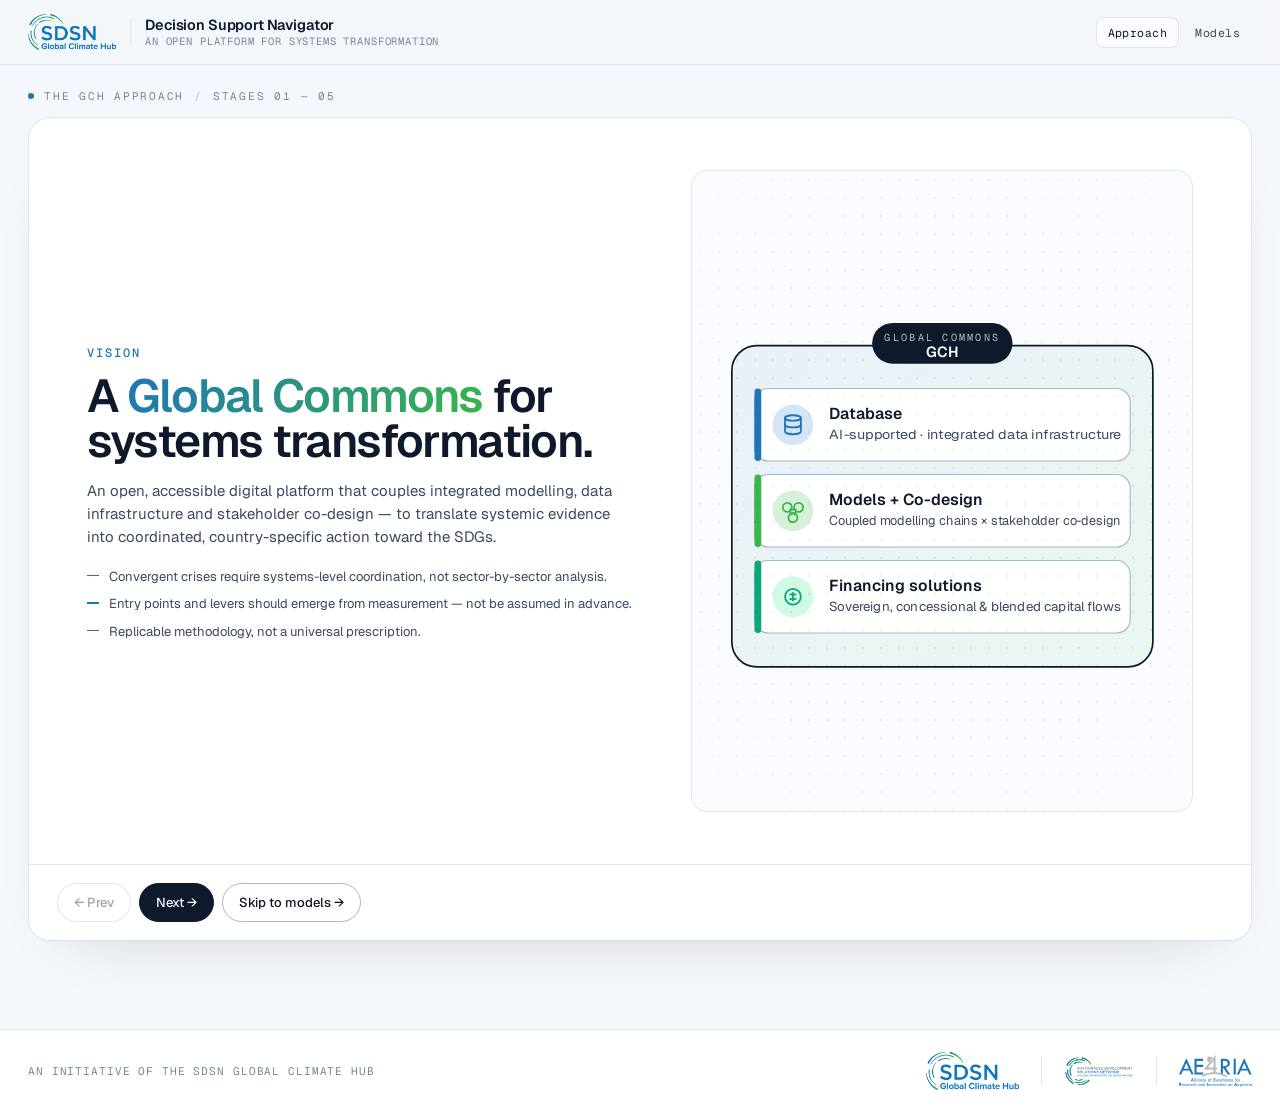
==== commit 7bf46ccd: "Colors and living lab link" ====
--- a/index.html
+++ b/index.html
@@ -264,7 +264,7 @@
             <path d="M 620 380 L 320 240"/>
             <path d="M 620 380 L 920 240"/>
             <path d="M 620 380 L 320 520"/>
-            <path d="M 620 380 L 920 520"/>
+            <path d="M 620 380 L 920 610"/>
             <path d="M 620 380 L 620 110"/>
             <path d="M 620 380 L 620 660"/>
             <!-- bubble cross-links -->
@@ -272,6 +272,7 @@
             <path d="M 320 240 L 320 520"/>
             <path d="M 920 240 L 920 520"/>
             <path d="M 320 520 L 920 520"/>
+            <path d="M 920 610 L 620 660"/>
           </svg>
 
           <!-- Top: Scenarios & Goals (pill) -->
@@ -298,7 +299,7 @@
           </a>
 
           <!-- Economy & Trade -->
-          <a href="#/model/economy" class="bubble route-link" data-route="model" style="left: 74.2%; top: 31.5%; width: 240px; height: 240px; --bub-color: var(--c-econ);">
+          <a href="#/model/economy" class="bubble route-link" data-route="model" style="left: 74.2%; top: 80%; width: 240px; height: 240px; --bub-color: var(--c-econ);">
             <div class="ico">
               <svg viewBox="0 0 24 24" fill="none" stroke="currentColor" stroke-width="1.8" stroke-linecap="round" stroke-linejoin="round"><path d="M3 20h18"/><path d="M5 20V12"/><path d="M11 20V8"/><path d="M17 20V4"/><path d="M5 12l6-4 6-4"/></svg>
             </div>
@@ -322,7 +323,7 @@
           </a>
 
           <!-- Energy -->
-          <a href="#/model/energy" class="bubble route-link" data-route="model" style="left: 74.2%; top: 68.5%; width: 240px; height: 240px; --bub-color: var(--c-energy);">
+          <a href="#/model/energy" class="bubble route-link" data-route="model" style="left: 74.2%; top: 31.5%; width: 240px; height: 240px; --bub-color: var(--c-energy);">
             <div class="ico">
               <svg viewBox="0 0 24 24" fill="none" stroke="currentColor" stroke-width="1.8" stroke-linecap="round" stroke-linejoin="round"><path d="M13 2L3 14h7l-1 8 10-12h-7l1-8z"/></svg>
             </div>
@@ -349,7 +350,7 @@
             <div>
               <span class="label">core</span>
               <div class="name"><em>Stakeholders</em></div>
-              <div class="desc">Living Labs, Living Lab Modeller</div>
+              <div class="desc">Living Labs, <a href=\"https://ae4ria.org/the-living-lab-modeler-a-tool-to-manage-and-valorise-living-lab-activities-desira-h2020-project/\" target=\"_blank\" style=\"color:inherit;text-decoration:underline;\">Living Lab Modeller<\/a></div>
             </div>
           </div>
 
--- a/styles/tokens.css
+++ b/styles/tokens.css
@@ -22,7 +22,7 @@
   --c-energy:#F39200;
   --c-econ:  #6E3FB6;
   --c-scen:  #0F4C75;
-  --c-fin:   #E8B100;
+  --c-fin:   #0CA678;
   --c-people:#0F4C75;
 
   --c-land-soft:  #d6f0d9;
@@ -30,7 +30,7 @@
   --c-energy-soft:#fde4c2;
   --c-econ-soft:  #e3d6f3;
   --c-scen-soft:  #d3e2ee;
-  --c-fin-soft:   #fbeec2;
+  --c-fin-soft:   #d1fae5;
 
   --acc: var(--sdsn-blue);
   --brand-grad: linear-gradient(120deg, var(--sdsn-blue) 0%, var(--sdsn-green) 100%);
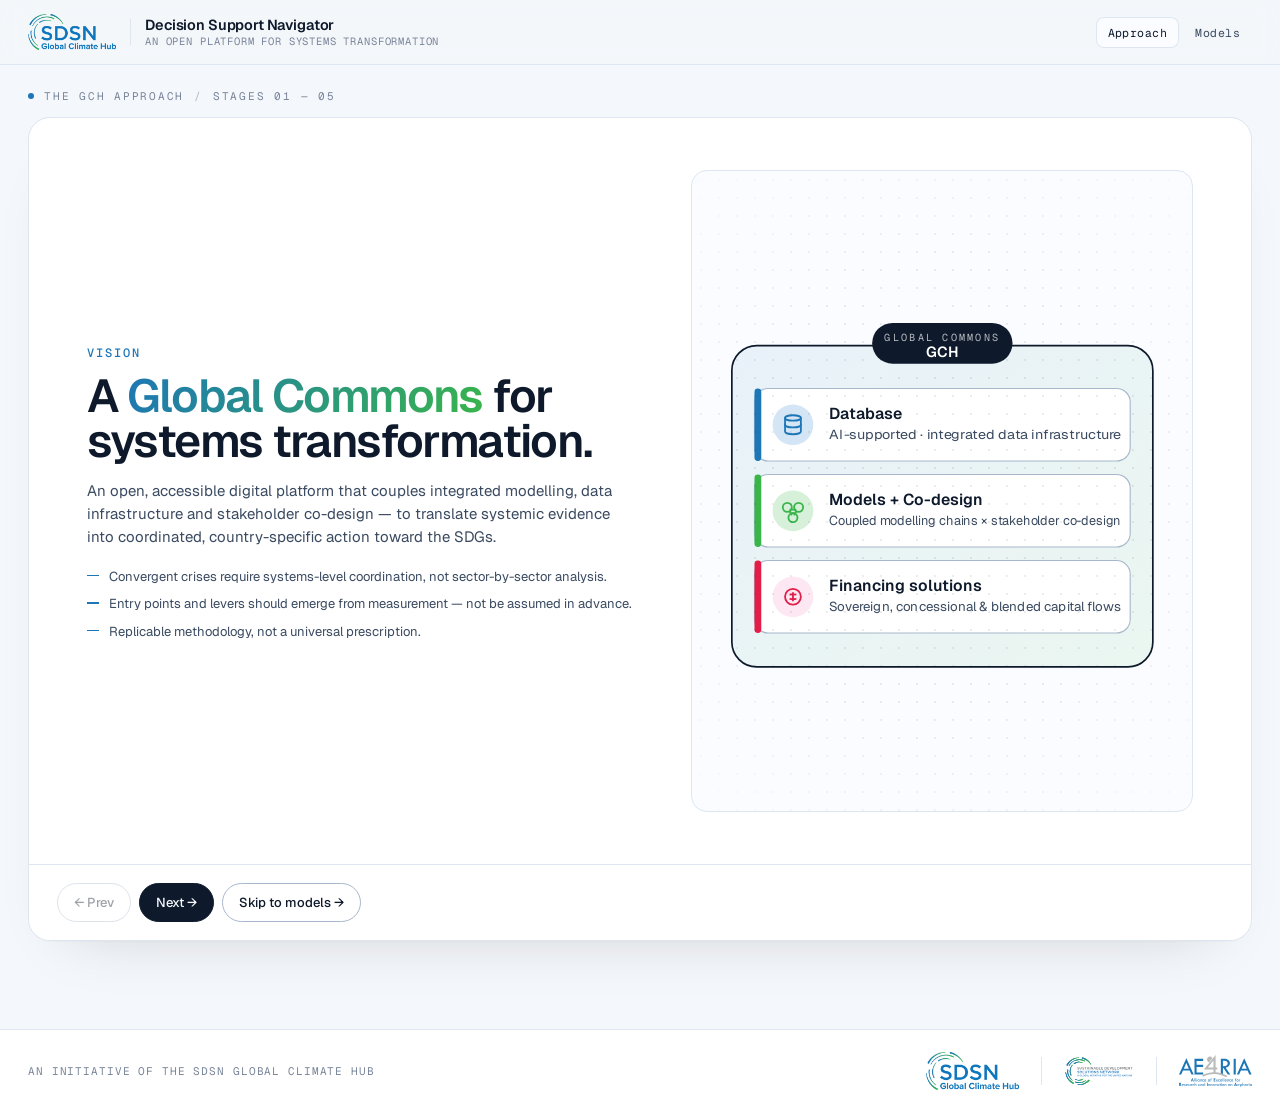
==== commit 78c88098: "Colors and link to living lab modeller" ====
--- a/index.html
+++ b/index.html
@@ -350,7 +350,7 @@
             <div>
               <span class="label">core</span>
               <div class="name"><em>Stakeholders</em></div>
-              <div class="desc">Living Labs, <a href=\"https://ae4ria.org/the-living-lab-modeler-a-tool-to-manage-and-valorise-living-lab-activities-desira-h2020-project/\" target=\"_blank\" style=\"color:inherit;text-decoration:underline;\">Living Lab Modeller<\/a></div>
+              <div class="desc">Living Labs, <a href="https://ae4ria.org/the-living-lab-modeler-a-tool-to-manage-and-valorise-living-lab-activities-desira-h2020-project/\" target="_blank\" style="color:inherit;text-decoration:underline;">Living Lab Modeller</a></div>
             </div>
           </div>
 
--- a/styles/tokens.css
+++ b/styles/tokens.css
@@ -22,7 +22,7 @@
   --c-energy:#F39200;
   --c-econ:  #6E3FB6;
   --c-scen:  #0F4C75;
-  --c-fin:   #0CA678;
+  --c-fin:   #E11D48;
   --c-people:#0F4C75;
 
   --c-land-soft:  #d6f0d9;
@@ -30,7 +30,7 @@
   --c-energy-soft:#fde4c2;
   --c-econ-soft:  #e3d6f3;
   --c-scen-soft:  #d3e2ee;
-  --c-fin-soft:   #d1fae5;
+  --c-fin-soft:   #fce7f3;
 
   --acc: var(--sdsn-blue);
   --brand-grad: linear-gradient(120deg, var(--sdsn-blue) 0%, var(--sdsn-green) 100%);
--- a/styles/hub.css
+++ b/styles/hub.css
@@ -116,7 +116,7 @@
   transform: translate(-50%, -50%);
   width: 180px; height: 180px;
   border-radius: 50%;
-  background: var(--paper);
+  background: color-mix(in oklab, var(--c-people) 12%, var(--paper));
   border: 1.5px dashed var(--rule-strong);
   display: grid; place-items: center;
   text-align: center;
